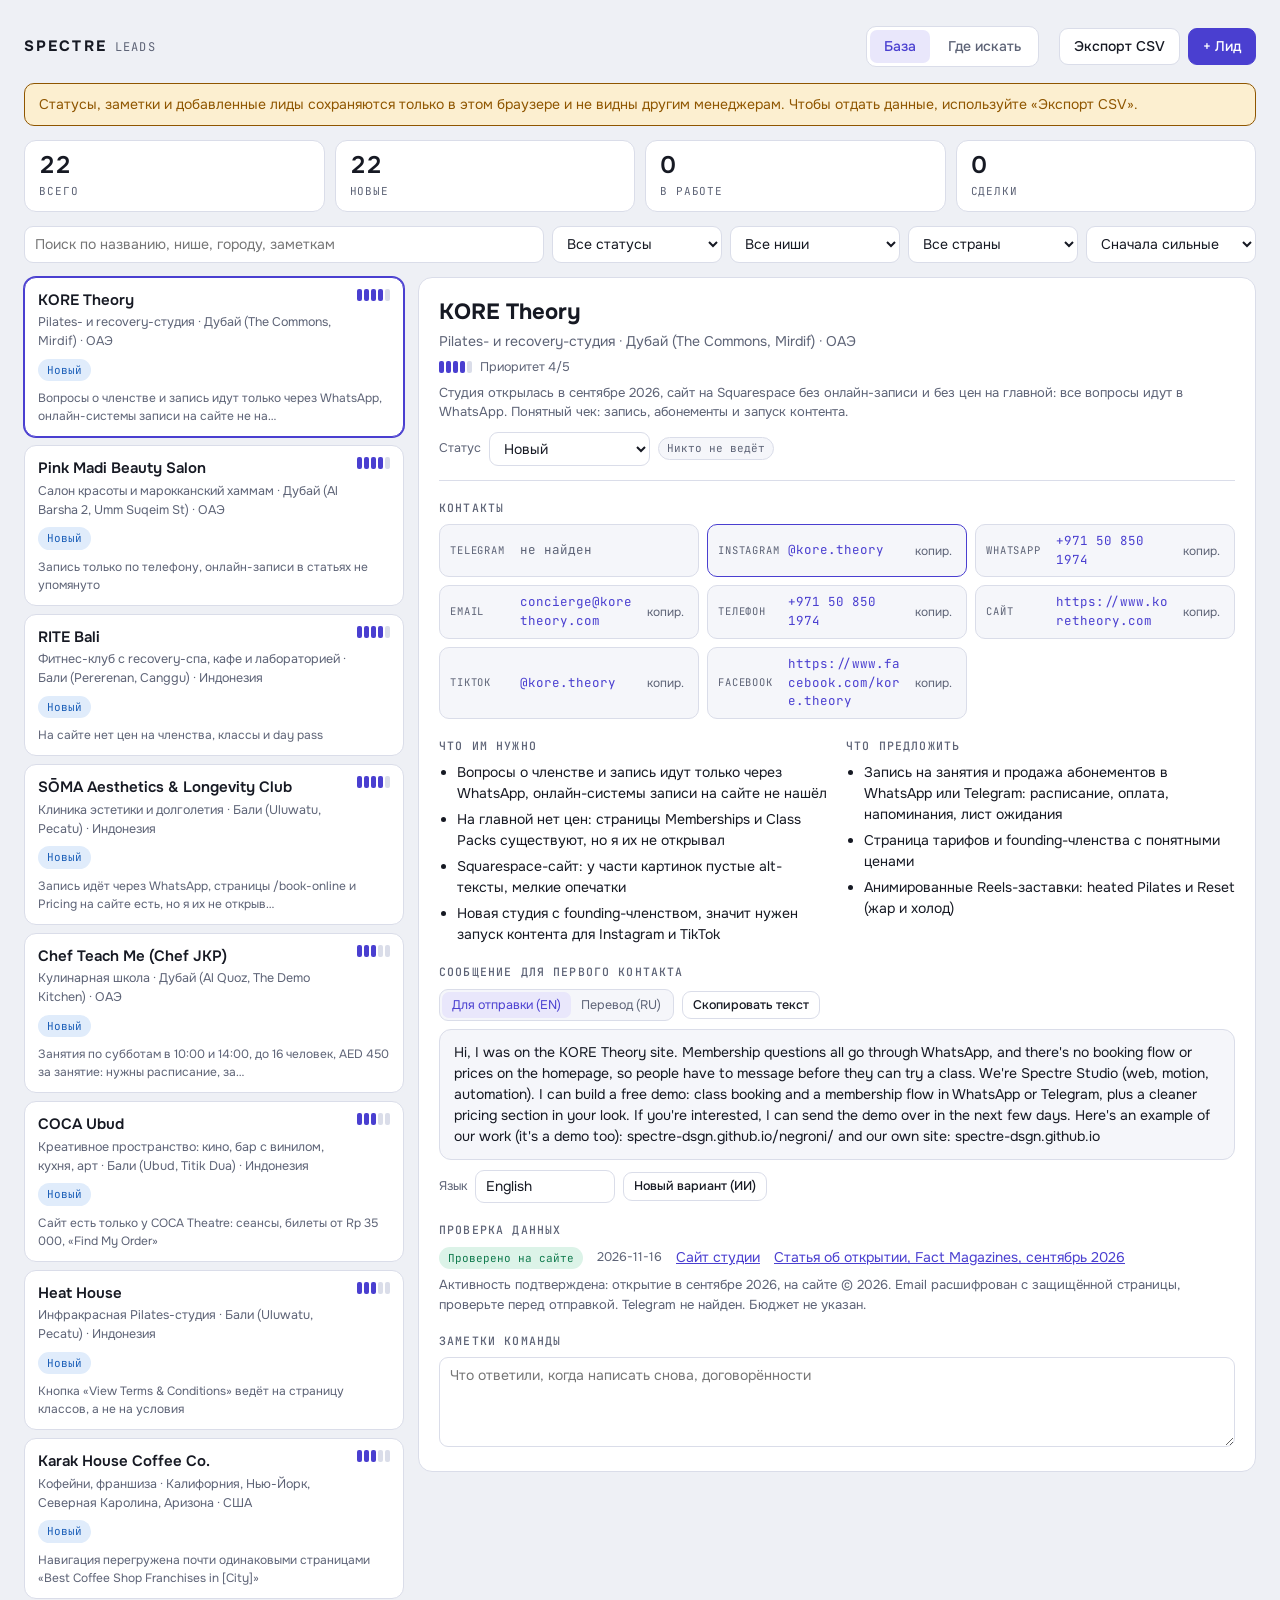
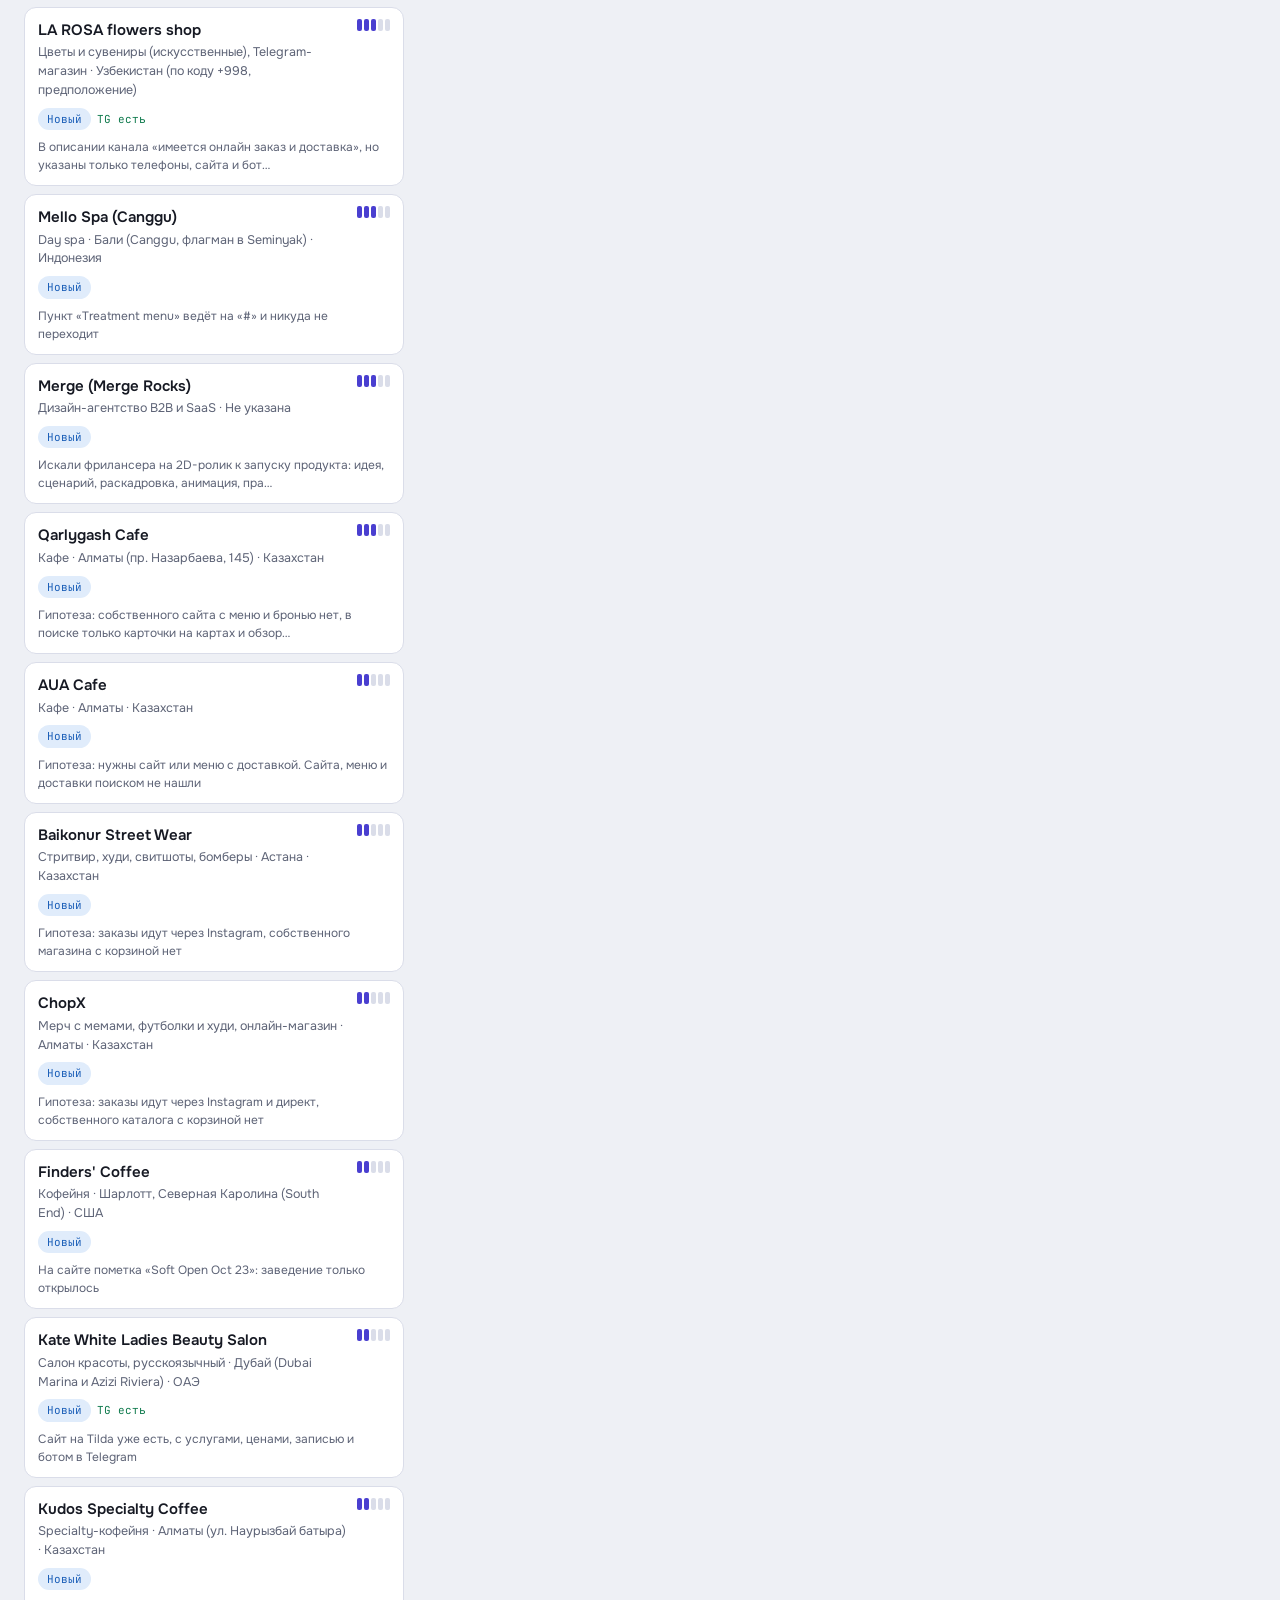
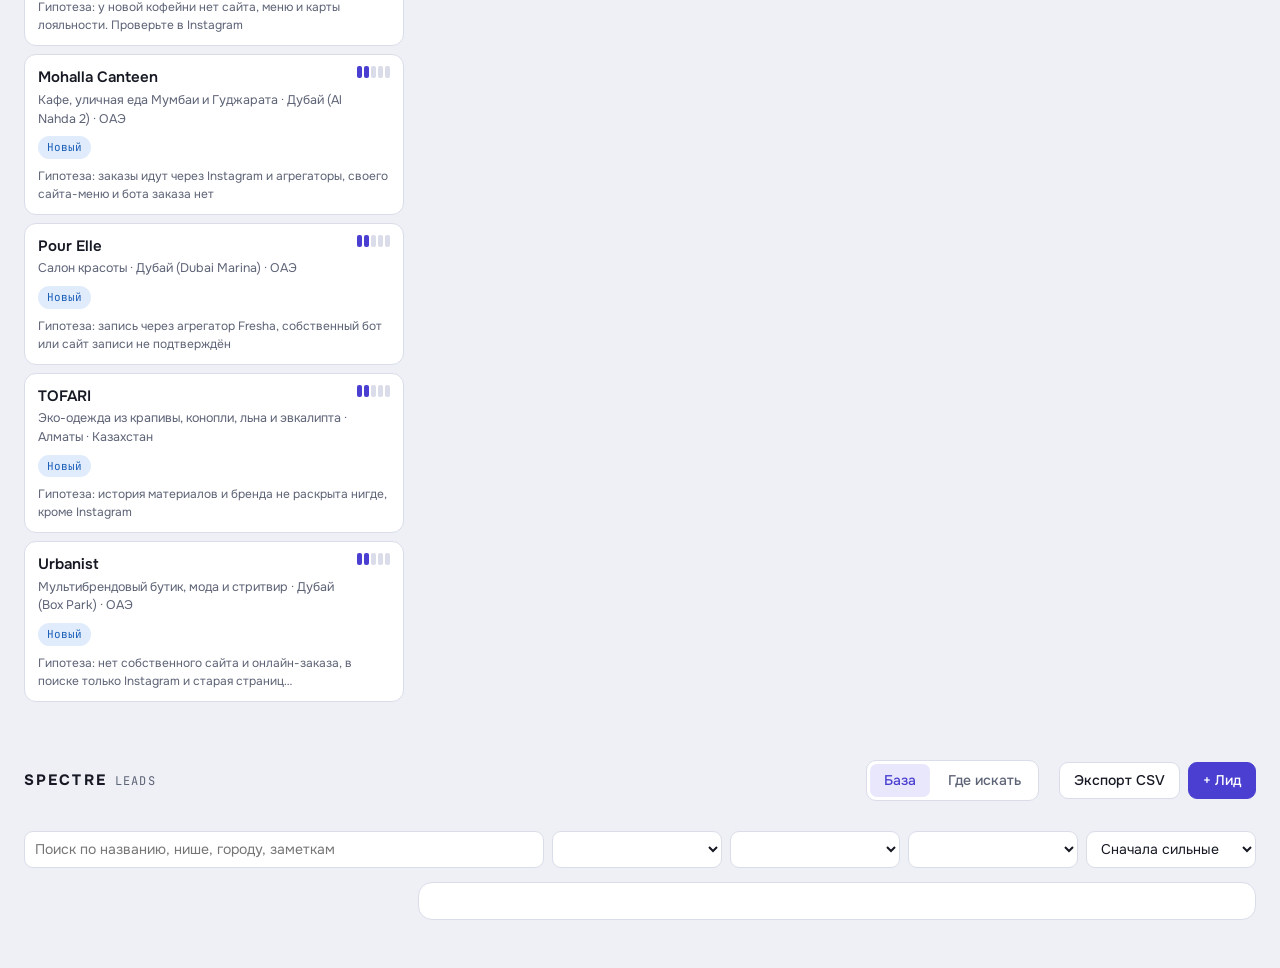
==== leads-sxuan6u9o5zp/index.html @ 0bedddf4 "Update leads list for managers" ====
<!doctype html>
<!doctype html>
<html lang="ru">
<head>
<meta charset="utf-8">
<meta name="viewport" content="width=device-width, initial-scale=1">
<meta name="robots" content="noindex, nofollow">
<title>Spectre Leads</title>
<link rel="preconnect" href="https://fonts.googleapis.com">
<link rel="preconnect" href="https://fonts.gstatic.com" crossorigin>
<link href="https://fonts.googleapis.com/css2?family=Onest:wght@400;500;600;700&family=JetBrains+Mono:wght@400;500&display=swap" rel="stylesheet">
<style>
/* Layout: split workspace. Filterable lead list on the left, full dossier on the right; one column on phones. */
:root{
  --bg:#eef0f5; --surface:#ffffff; --surface2:#f5f6fa; --ink:#161923; --muted:#5d6376; --line:#dadde9;
  --accent:#4a3fd0; --accent-ink:#ffffff; --accent-soft:#e9e7fb;
  --ok:#0f7a4d; --ok-soft:#dcf3e8; --warn:#8f5600; --warn-soft:#fcefd0; --bad:#b3261e; --bad-soft:#fbe3e1; --info:#1b5fb8; --info-soft:#e0ecfb;
  --font-ui:'Onest',system-ui,-apple-system,'Segoe UI',Roboto,sans-serif;
  --font-mono:'JetBrains Mono',ui-monospace,Consolas,'Courier New',monospace;
}
@media (prefers-color-scheme: dark){
  :root:not([data-theme="light"]){
    --bg:#0e1017; --surface:#161924; --surface2:#1c2030; --ink:#e9ebf4; --muted:#9298ad; --line:#272b3b;
    --accent:#9a91ff; --accent-ink:#0e1017; --accent-soft:#25234a;
    --ok:#4fd39b; --ok-soft:#12332a; --warn:#f0b64a; --warn-soft:#3a2d12; --bad:#ff8a80; --bad-soft:#3d1b19; --info:#7db4ff; --info-soft:#16284a;
    color-scheme:dark;
  }
}
:root[data-theme="dark"]{
  --bg:#0e1017; --surface:#161924; --surface2:#1c2030; --ink:#e9ebf4; --muted:#9298ad; --line:#272b3b;
  --accent:#9a91ff; --accent-ink:#0e1017; --accent-soft:#25234a;
  --ok:#4fd39b; --ok-soft:#12332a; --warn:#f0b64a; --warn-soft:#3a2d12; --bad:#ff8a80; --bad-soft:#3d1b19; --info:#7db4ff; --info-soft:#16284a;
  color-scheme:dark;
}
*{box-sizing:border-box}
body{background:var(--bg);color:var(--ink);font-family:var(--font-ui);font-size:14px;line-height:1.5}
button,input,select,textarea{font:inherit;color:inherit}
.wrap{max-width:1320px;margin:0 auto;padding-block:18px 40px;padding-left:max(16px,env(safe-area-inset-left,0px));padding-right:max(16px,env(safe-area-inset-right,0px))}
:focus-visible{outline:2px solid var(--accent);outline-offset:2px}

.top{display:flex;flex-wrap:wrap;align-items:center;gap:12px 20px;margin-bottom:16px}
.brand{display:flex;align-items:baseline;gap:8px;margin-right:auto}
.brand b{font-weight:700;letter-spacing:.14em;font-size:15px}
.brand .sub{font-family:var(--font-mono);font-size:12px;color:var(--muted);text-transform:uppercase;letter-spacing:.1em}
.tabs{display:flex;gap:4px;background:var(--surface);border:1px solid var(--line);border-radius:10px;padding:3px}
.tab{border:0;background:none;padding:6px 14px;border-radius:7px;cursor:pointer;color:var(--muted);font-weight:500}
.tab[aria-selected="true"]{background:var(--accent-soft);color:var(--accent)}
.actions{display:flex;gap:8px;flex-wrap:wrap}
.btn{border:1px solid var(--line);background:var(--surface);padding:7px 14px;border-radius:9px;cursor:pointer;font-weight:500}
.btn:hover{border-color:var(--accent)}
.btn.primary{background:var(--accent);color:var(--accent-ink);border-color:var(--accent)}
.btn.small{padding:4px 10px;font-size:12.5px}
.btn:disabled{opacity:.5;cursor:not-allowed}

.banner{background:var(--warn-soft);color:var(--warn);border:1px solid var(--warn);border-radius:10px;padding:10px 14px;margin-bottom:14px}
.banner[hidden]{display:none}

.stats{display:grid;grid-template-columns:repeat(4,minmax(0,1fr));gap:10px;margin-bottom:14px}
.stat{background:var(--surface);border:1px solid var(--line);border-radius:12px;padding:10px 14px}
.stat b{display:block;font-size:24px;font-weight:600;font-variant-numeric:tabular-nums;line-height:1.2}
.stat span{font-family:var(--font-mono);font-size:11px;color:var(--muted);text-transform:uppercase;letter-spacing:.08em}

.filters{display:flex;flex-wrap:wrap;gap:8px;margin-bottom:14px}
.filters input,.filters select,.field input,.field select,.field textarea,.notes{background:var(--surface);border:1px solid var(--line);border-radius:9px;padding:7px 10px;min-width:0}
.filters input{flex:1 1 220px}
.filters select{flex:0 1 170px}

.split{display:grid;grid-template-columns:minmax(300px,380px) minmax(0,1fr);gap:14px;align-items:start}
.list{display:flex;flex-direction:column;gap:8px}
.card{display:block;width:100%;text-align:left;background:var(--surface);border:1px solid var(--line);border-radius:12px;padding:11px 13px;cursor:pointer}
.card:hover{border-color:var(--accent)}
.card[aria-current="true"]{border-color:var(--accent);box-shadow:0 0 0 1px var(--accent)}
.card-top{display:flex;justify-content:space-between;gap:10px;align-items:flex-start}
.card h3{margin:0;font-size:15px;font-weight:600;overflow-wrap:anywhere}
.card .meta{color:var(--muted);font-size:12.5px;margin-top:2px}
.card-bot{display:flex;flex-wrap:wrap;gap:6px;align-items:center;margin-top:8px}
.fit{display:inline-flex;gap:2px;align-items:center}
.fit i{width:5px;height:12px;border-radius:2px;background:var(--line)}
.fit i.on{background:var(--accent)}
.pill{display:inline-block;font-family:var(--font-mono);font-size:11px;padding:2px 8px;border-radius:99px;background:var(--surface2);color:var(--muted);border:1px solid var(--line);white-space:nowrap}
.pill.new{background:var(--info-soft);color:var(--info);border-color:transparent}
.pill.contacted,.pill.replied,.pill.demo{background:var(--warn-soft);color:var(--warn);border-color:transparent}
.pill.won{background:var(--ok-soft);color:var(--ok);border-color:transparent}
.pill.lost{background:var(--bad-soft);color:var(--bad);border-color:transparent}
.pill.ok{background:var(--ok-soft);color:var(--ok);border-color:transparent}
.pill.warn{background:var(--warn-soft);color:var(--warn);border-color:transparent}
.pill.bad{background:var(--bad-soft);color:var(--bad);border-color:transparent}
.pill.info{background:var(--info-soft);color:var(--info);border-color:transparent}
.tg-mark{font-family:var(--font-mono);font-size:11px;color:var(--ok)}
.empty{background:var(--surface);border:1px dashed var(--line);border-radius:12px;padding:28px 20px;text-align:center;color:var(--muted)}
.empty b{display:block;color:var(--ink);font-size:15px;margin-bottom:4px}

.detail{background:var(--surface);border:1px solid var(--line);border-radius:14px;padding:18px 20px;min-width:0}
.d-head{display:flex;flex-wrap:wrap;gap:10px 16px;justify-content:space-between;align-items:flex-start;padding-bottom:14px;border-bottom:1px solid var(--line)}
.d-head h2{margin:0;font-size:22px;font-weight:700;overflow-wrap:anywhere;text-wrap:balance}
.d-head .meta{color:var(--muted);margin-top:2px}
.d-ctl{display:flex;flex-wrap:wrap;gap:8px;align-items:center}
.d-ctl select{background:var(--surface);border:1px solid var(--line);border-radius:9px;padding:6px 10px}
.back{display:none}
.sec{margin-top:18px}
.sec h4{margin:0 0 8px;font-family:var(--font-mono);font-size:11.5px;font-weight:500;text-transform:uppercase;letter-spacing:.1em;color:var(--muted)}
.contacts{display:grid;grid-template-columns:repeat(auto-fill,minmax(250px,1fr));gap:8px}
.chip{display:flex;align-items:center;gap:8px;border:1px solid var(--line);border-radius:10px;padding:7px 10px;background:var(--surface2);min-width:0}
.chip.pri{border-color:var(--accent)}
.chip .k{font-family:var(--font-mono);font-size:10.5px;text-transform:uppercase;letter-spacing:.08em;color:var(--muted);width:62px;flex:none}
.chip .v{font-family:var(--font-mono);font-size:12.5px;overflow-wrap:anywhere;min-width:0;flex:1}
.chip a{color:var(--accent);text-decoration:none}
.chip a:hover{text-decoration:underline}
.chip.none .v{color:var(--muted)}
.icon-btn{border:0;background:none;color:var(--muted);cursor:pointer;padding:2px 4px;border-radius:6px;font-size:12px;flex:none}
.icon-btn:hover{color:var(--accent);background:var(--accent-soft)}
ul.pts{margin:0;padding-left:18px;display:flex;flex-direction:column;gap:5px}
.two{display:grid;grid-template-columns:repeat(2,minmax(0,1fr));gap:18px}
.msg{background:var(--surface2);border:1px solid var(--line);border-radius:12px;padding:12px 14px;white-space:pre-wrap;overflow-wrap:anywhere}
.msg-bar{display:flex;flex-wrap:wrap;gap:8px;align-items:center;margin-bottom:8px}
.seg{display:inline-flex;background:var(--surface2);border:1px solid var(--line);border-radius:9px;padding:2px}
.seg button{border:0;background:none;padding:4px 10px;border-radius:7px;cursor:pointer;color:var(--muted);font-size:12.5px}
.seg button[aria-pressed="true"]{background:var(--accent-soft);color:var(--accent)}
.gen{display:flex;flex-wrap:wrap;gap:8px;align-items:center;margin-top:10px}
.gen input{background:var(--surface);border:1px solid var(--line);border-radius:9px;padding:5px 10px;width:140px}
.gen-out{margin-top:8px}
.evid{display:flex;flex-wrap:wrap;gap:6px 14px;align-items:center}
.evid a{color:var(--accent)}
.notes{width:100%;min-height:90px;resize:vertical}
.hint{color:var(--muted);font-size:12.5px}
.why{color:var(--muted);font-size:13px;margin-top:6px}

.how{display:grid;grid-template-columns:repeat(auto-fill,minmax(300px,1fr));gap:12px}
.how .box{background:var(--surface);border:1px solid var(--line);border-radius:12px;padding:14px 16px}
.how h3{margin:0 0 6px;font-size:15px}
.how p{margin:0 0 6px;color:var(--muted)}
.how-lead{max-width:70ch;color:var(--muted);margin:0 0 14px}

.overlay{position:fixed;inset:0;background:rgba(10,12,20,.55);display:flex;align-items:flex-start;justify-content:center;padding:max(16px,env(safe-area-inset-top,0px)) 16px 16px;overflow:auto;z-index:20}
.overlay[hidden]{display:none}
.modal{background:var(--surface);border:1px solid var(--line);border-radius:14px;width:min(640px,100%);padding:18px 20px;margin-top:4vh}
.modal h2{margin:0 0 12px;font-size:18px}
.fgrid{display:grid;grid-template-columns:repeat(2,minmax(0,1fr));gap:10px}
.field{display:flex;flex-direction:column;gap:3px;min-width:0}
.field.full{grid-column:1/-1}
.field label{font-family:var(--font-mono);font-size:10.5px;text-transform:uppercase;letter-spacing:.08em;color:var(--muted)}
.field textarea{min-height:70px;resize:vertical}
.modal-foot{display:flex;flex-wrap:wrap;gap:8px;justify-content:flex-end;margin-top:14px}
.toast{position:fixed;left:50%;bottom:calc(18px + env(safe-area-inset-bottom,0px));transform:translateX(-50%);background:var(--ink);color:var(--bg);padding:8px 16px;border-radius:99px;font-size:13px;z-index:30;max-width:calc(100% - 32px)}
.toast[hidden]{display:none}

@media (max-width:900px){
  .split{grid-template-columns:minmax(0,1fr)}
  .split.open .list{display:none}
  .split:not(.open) .detail{display:none}
  .back{display:inline-block}
  .stats{grid-template-columns:repeat(2,minmax(0,1fr))}
  .two{grid-template-columns:minmax(0,1fr)}
  .fgrid{grid-template-columns:minmax(0,1fr)}
}
@media (prefers-reduced-motion:reduce){*{transition:none!important;animation:none!important}}
</style>
</head>
<body>
<div class="wrap">
  <header class="top">
    <div class="brand"><b>SPECTRE</b><span class="sub">Leads</span></div>
    <div class="tabs" role="tablist" aria-label="Разделы">
      <button class="tab" role="tab" id="tab-base" data-tab="base" aria-selected="true">База</button>
      <button class="tab" role="tab" id="tab-how" data-tab="how" aria-selected="false">Где искать</button>
    </div>
    <div class="actions">
      <button class="btn" id="btn-export" type="button">Экспорт CSV</button>
      <button class="btn primary" id="btn-add" type="button">+ Лид</button>
    </div>
  </header>
  <div class="banner" id="banner" hidden></div>

  <main id="view-base">
    <section class="stats" id="stats" aria-label="Сводка"></section>
    <section class="filters" aria-label="Фильтры">
      <input id="f-q" type="search" placeholder="Поиск по названию, нише, городу, заметкам" aria-label="Поиск">
      <select id="f-status" aria-label="Статус"></select>
      <select id="f-niche" aria-label="Ниша"></select>
      <select id="f-country" aria-label="Страна"></select>
      <select id="f-sort" aria-label="Сортировка">
        <option value="fit">Сначала сильные</option>
        <option value="touched">Недавно обновлённые</option>
        <option value="name">По названию</option>
      </select>
    </section>
    <div class="split" id="split">
      <aside class="list" id="list" aria-label="Список лидов"></aside>
      <article class="detail" id="detail" aria-live="polite"></article>
    </div>
  </main>

  <main id="view-how" hidden></main>
</div>

<div class="overlay" id="overlay" hidden>
  <div class="modal" role="dialog" aria-modal="true" aria-labelledby="add-title">
    <h2 id="add-title">Новый лид</h2>
    <div class="fgrid">
      <div class="field full"><label for="a-name">Название *</label><input id="a-name" autocomplete="off"></div>
      <div class="field"><label for="a-niche">Ниша</label><input id="a-niche" placeholder="Кафе, салон, магазин" autocomplete="off"></div>
      <div class="field"><label for="a-country">Страна</label><input id="a-country" autocomplete="off"></div>
      <div class="field"><label for="a-city">Город</label><input id="a-city" autocomplete="off"></div>
      <div class="field"><label for="a-site">Сайт</label><input id="a-site" placeholder="https://" autocomplete="off"></div>
      <div class="field"><label for="a-tg">Telegram</label><input id="a-tg" placeholder="@username" autocomplete="off"></div>
      <div class="field"><label for="a-ig">Instagram</label><input id="a-ig" placeholder="@username" autocomplete="off"></div>
      <div class="field"><label for="a-wa">WhatsApp</label><input id="a-wa" placeholder="+971..." autocomplete="off"></div>
      <div class="field"><label for="a-mail">Email</label><input id="a-mail" autocomplete="off"></div>
      <div class="field"><label for="a-phone">Телефон</label><input id="a-phone" autocomplete="off"></div>
      <div class="field"><label for="a-budget">Бюджет (только если известен)</label><input id="a-budget" autocomplete="off"></div>
      <div class="field"><label for="a-fit">Приоритет 1-5</label>
        <select id="a-fit"><option>1</option><option>2</option><option selected>3</option><option>4</option><option>5</option></select></div>
      <div class="field full"><label for="a-notes">Что известно о них, что заметили на сайте или в соцсетях</label>
        <textarea id="a-notes" placeholder="Например: сайт без цен, записываются через директ Instagram, скоро открывают вторую точку"></textarea></div>
      <div class="field full"><label for="a-needs">Что им нужно (по одному пункту в строке)</label><textarea id="a-needs"></textarea></div>
      <div class="field full"><label for="a-offer">Что предложить (по одному пункту в строке)</label><textarea id="a-offer"></textarea></div>
      <div class="field full"><label for="a-pitch">Сообщение для отправки</label><textarea id="a-pitch"></textarea></div>
    </div>
    <p class="hint" id="a-hint"></p>
    <div class="modal-foot">
      <button class="btn" id="a-ai" type="button" hidden>ИИ: заполнить нужды, оффер и текст</button>
      <button class="btn" id="a-cancel" type="button">Отмена</button>
      <button class="btn primary" id="a-save" type="button">Сохранить</button>
    </div>
  </div>
</div>
<div class="toast" id="toast" role="status" hidden></div>

<script>
const STATUS=[["new","Новый"],["contacted","Написали"],["replied","Ответили"],["demo","Демо отправлено"],["won","Сделка"],["lost","Отказ"]];
const SLABEL=Object.fromEntries(STATUS);
const CONF={site:["Проверено на сайте","ok"],listing:["Из стороннего источника","warn"],unverified:["Нужна проверка","bad"],manual:["Добавлено менеджером","info"]};
const S={leads:[],loaded:false,sel:null,tab:"base",q:"",fStatus:"",fNiche:"",fCountry:"",sort:"fit",lang:"main",gen:{text:"",busy:false,ctl:null}};
let db=null,user=null,sample=null,downloads=null,me={id:null,isOwner:false,canEdit:false},canWrite=true;
const queue={};

const $=id=>document.getElementById(id);
const esc=s=>String(s??"").replace(/[&<>"']/g,c=>({"&":"&amp;","<":"&lt;",">":"&gt;",'"':"&quot;","'":"&#39;"}[c]));
const arr=v=>Array.isArray(v)?v:[];
const lines=t=>String(t||"").split("\n").map(s=>s.trim()).filter(Boolean);
function toast(t){const el=$("toast");el.textContent=t;el.hidden=false;clearTimeout(toast.t);toast.t=setTimeout(()=>{el.hidden=true},2600)}
async function copy(text){
  try{await navigator.clipboard.writeText(text);toast("Скопировано");}
  catch(e){
    const ta=document.createElement("textarea");ta.value=text;ta.style.position="fixed";ta.style.opacity="0";document.body.append(ta);ta.select();
    let ok=false;try{ok=document.execCommand("copy")}catch(_){}
    ta.remove();toast(ok?"Скопировано":"Выделите текст и скопируйте вручную");
  }
}
const handle=v=>String(v||"").trim().replace(/^https?:\/\/(www\.)?(instagram\.com|t\.me|tiktok\.com)\//i,"").replace(/^@/,"").replace(/\/.*$/,"");
const digits=v=>String(v||"").replace(/[^\d]/g,"");
const url=v=>{v=String(v||"").trim();if(!v)return"";return /^https?:\/\//i.test(v)?v:"https://"+v};

function contactRows(l){
  const c=l.contacts||{};
  const rows=[];
  rows.push(["Telegram",c.telegram?"@"+handle(c.telegram):"",c.telegram?"https://t.me/"+handle(c.telegram):"",true]);
  rows.push(["Instagram",c.instagram?"@"+handle(c.instagram):"",c.instagram?"https://instagram.com/"+handle(c.instagram):"",true]);
  rows.push(["WhatsApp",c.whatsapp||"",digits(c.whatsapp)?"https://wa.me/"+digits(c.whatsapp):"",false]);
  rows.push(["Email",c.email||"",c.email?"mailto:"+c.email:"",false]);
  rows.push(["Телефон",c.phone||"",digits(c.phone)?"tel:+"+digits(c.phone):"",false]);
  rows.push(["Сайт",l.website||"",url(l.website),false]);
  rows.push(["TikTok",c.tiktok?"@"+handle(c.tiktok):"",c.tiktok?"https://www.tiktok.com/@"+handle(c.tiktok):"",false]);
  rows.push(["Facebook",c.facebook||"",c.facebook?(/^https?:/i.test(c.facebook)?c.facebook:"https://www.facebook.com/search/top?q="+encodeURIComponent(c.facebook)):"",false]);
  rows.push(["Другое",c.other||"","",false]);
  return rows;
}

/* ---------- list ---------- */
function hay(l){const c=l.contacts||{};return [l.name,l.niche,l.city,l.country,l.notes,l.website,...Object.values(c)].join(" ").toLowerCase()}
function cmp(a,b){
  if(S.sort==="name")return String(a.name).localeCompare(String(b.name));
  if(S.sort==="touched")return (b.touched||0)-(a.touched||0);
  return (b.fit||0)-(a.fit||0)||String(a.name).localeCompare(String(b.name));
}
function visible(){
  const q=S.q.trim().toLowerCase();
  return S.leads.filter(l=>(!S.fStatus||(l.status||"new")===S.fStatus)&&(!S.fNiche||l.niche===S.fNiche)&&(!S.fCountry||l.country===S.fCountry)&&(!q||hay(l).includes(q))).sort(cmp);
}
function fitDots(n){n=Number(n)||0;return '<span class="fit" role="img" aria-label="Приоритет '+n+' из 5" title="Приоритет '+n+' из 5">'+[1,2,3,4,5].map(i=>'<i class="'+(i<=n?"on":"")+'"></i>').join("")+'</span>'}
function renderStats(){
  const L=S.leads,st=l=>l.status||"new";
  const work=L.filter(l=>["contacted","replied","demo"].includes(st(l))).length;
  const items=[["Всего",L.length],["Новые",L.filter(l=>st(l)==="new").length],["В работе",work],["Сделки",L.filter(l=>st(l)==="won").length]];
  $("stats").innerHTML=items.map(([k,v])=>'<div class="stat"><b>'+v+'</b><span>'+k+'</span></div>').join("");
}
function fillSelect(id,first,vals,cur){
  const el=$(id);el.innerHTML='<option value="">'+first+'</option>'+vals.map(([v,t])=>'<option value="'+esc(v)+'">'+esc(t)+'</option>').join("");
  el.value=vals.some(([v])=>v===cur)?cur:"";
}
function renderFilters(){
  const uniq=k=>[...new Set(S.leads.map(l=>l[k]).filter(Boolean))].sort().map(v=>[v,v]);
  fillSelect("f-status","Все статусы",STATUS,S.fStatus);
  fillSelect("f-niche","Все ниши",uniq("niche"),S.fNiche);
  fillSelect("f-country","Все страны",uniq("country"),S.fCountry);
}
function renderList(){
  const v=visible(),el=$("list");
  if(!S.loaded){el.innerHTML='<div class="empty"><b>Загружаю базу</b>Лиды появятся через секунду.</div>';return}
  if(!S.leads.length){el.innerHTML='<div class="empty"><b>База пока пуста</b>Нажмите «+ Лид», чтобы добавить первого. Откройте вкладку «Где искать», если нужны идеи, где их взять.</div>';return}
  if(!v.length){el.innerHTML='<div class="empty"><b>Ничего не найдено</b>Сбросьте фильтры или измените запрос.</div>';return}
  el.innerHTML=v.map(l=>{
    const st=l.status||"new",tg=(l.contacts||{}).telegram;
    return '<button type="button" class="card" data-id="'+esc(l.id)+'" aria-current="'+(l.id===S.sel)+'">'+
      '<div class="card-top"><div><h3>'+esc(l.name)+'</h3><div class="meta">'+esc([l.niche,l.city,l.country].filter(Boolean).join(" · "))+'</div></div>'+fitDots(l.fit)+'</div>'+
      '<div class="card-bot"><span class="pill '+st+'">'+esc(SLABEL[st]||st)+'</span>'+(tg?'<span class="tg-mark">TG есть</span>':'')+
      (arr(l.needs)[0]?'<span class="meta" style="font-size:12px;flex-basis:100%">'+esc(arr(l.needs)[0].slice(0,92))+(arr(l.needs)[0].length>92?"…":"")+'</span>':'')+'</div></button>';
  }).join("");
}

/* ---------- detail ---------- */
let detailSig="";
function sigOf(l){const c={...l};delete c.notes;delete c.touched;delete c.touchedBy;return JSON.stringify(c)+"|"+S.lang+"|"+canWrite+"|"+me.canEdit}
function renderDetail(force){
  const el=$("detail"),l=S.leads.find(x=>x.id===S.sel);
  if(!l){
    detailSig="";
    el.innerHTML=S.leads.length?'<div class="empty"><b>Выберите лида слева</b>Здесь появятся контакты, потребности, оффер и готовое сообщение.</div>':'<div class="empty"><b>Здесь будет карточка лида</b>Контакты, что им нужно, что предложить и текст первого сообщения.</div>';
    return;
  }
  const sig=sigOf(l);
  if(!force&&sig===detailSig)return;
  const ae=document.activeElement;
  if(!force&&ae&&ae.id==="d-notes"&&ae.dataset.id===l.id)return;
  detailSig=sig;
  const st=l.status||"new",conf=CONF[l.confidence]||CONF.manual,dis=canWrite?"":" disabled";
  const rows=contactRows(l);
  const chips=rows.filter(r=>r[1]||r[3]).map(([k,v,href,pri])=>{
    if(!v)return '<div class="chip none"><span class="k">'+k+'</span><span class="v">не найден</span></div>';
    const isWeb=/^https?:/i.test(href);
    const val=href?'<a href="'+esc(href)+'"'+(isWeb?' target="_blank" rel="noopener noreferrer"':'')+'>'+esc(v)+'</a>':esc(v);
    return '<div class="chip'+(pri?' pri':'')+'"><span class="k">'+k+'</span><span class="v">'+val+'</span><button type="button" class="icon-btn" data-copy="'+esc(v)+'" aria-label="Скопировать '+k+'">копир.</button></div>';
  }).join("");
  const needs=arr(l.needs),offer=arr(l.offer);
  const hasRu=l.pitch_ru&&l.pitch_lang&&l.pitch_lang!=="RU";
  const showRu=hasRu&&S.lang==="ru";
  const msg=showRu?l.pitch_ru:(l.pitch||"");
  const mine=me.id&&l.assignee===me.id;
  el.innerHTML=
   '<div class="d-head"><div><button type="button" class="btn small back" id="d-back">← Список</button><h2>'+esc(l.name)+'</h2>'+
   '<div class="meta">'+esc([l.niche,l.city,l.country].filter(Boolean).join(" · "))+'</div>'+
   '<div style="margin-top:6px;display:flex;gap:8px;align-items:center">'+fitDots(l.fit)+'<span class="hint">Приоритет '+(Number(l.fit)||0)+'/5</span></div>'+
   (l.fitWhy?'<div class="why">'+esc(l.fitWhy)+'</div>':'')+'</div>'+
   '<div class="d-ctl"><label class="hint" for="d-status">Статус</label><select id="d-status"'+dis+'>'+STATUS.map(([v,t])=>'<option value="'+v+'"'+(v===st?' selected':'')+'>'+t+'</option>').join("")+'</select>'+
   '<span class="pill" id="d-assignee">'+(l.assignee?'Ведёт: <span data-uid="'+esc(l.assignee)+'">менеджер</span>':'Никто не ведёт')+'</span>'+
   (me.id&&canWrite?'<button type="button" class="btn small" id="d-take">'+(mine?'Снять с себя':'Взять себе')+'</button>':'')+
   (me.canEdit?'<button type="button" class="btn small" id="d-del">Удалить</button>':'')+'</div></div>'+
   '<div class="sec"><h4>Контакты</h4><div class="contacts">'+chips+'</div></div>'+
   '<div class="sec two"><div><h4>Что им нужно</h4>'+(needs.length?'<ul class="pts">'+needs.map(n=>'<li>'+esc(n)+'</li>').join("")+'</ul>':'<span class="hint">Пока не заполнено</span>')+'</div>'+
   '<div><h4>Что предложить</h4>'+(offer.length?'<ul class="pts">'+offer.map(n=>'<li>'+esc(n)+'</li>').join("")+'</ul>':'<span class="hint">Пока не заполнено</span>')+'</div></div>'+
   (l.budget?'<div class="sec"><h4>Бюджет</h4><div>'+esc(l.budget)+'</div></div>':'')+
   '<div class="sec"><h4>Сообщение для первого контакта</h4>'+
   '<div class="msg-bar">'+(hasRu?'<div class="seg"><button type="button" data-lang="main" aria-pressed="'+(!showRu)+'">Для отправки ('+esc(l.pitch_lang||"EN")+')</button><button type="button" data-lang="ru" aria-pressed="'+showRu+'">Перевод (RU)</button></div>':'')+
   '<button type="button" class="btn small" data-copy="'+esc(msg)+'">Скопировать текст</button></div>'+
   '<div class="msg" id="d-msg">'+(msg?esc(msg):'<span class="hint">Текста пока нет. Сгенерируйте его кнопкой ниже.</span>')+'</div>'+
   '<div class="gen" id="d-gen" hidden><label class="hint" for="g-lang">Язык</label><input id="g-lang" value="'+esc(l.pitch_lang==="RU"?"русский":"English")+'"><button type="button" class="btn small" id="g-run">Новый вариант (ИИ)</button><button type="button" class="btn small" id="g-stop" hidden>Стоп</button></div>'+
   '<div class="gen-out" id="g-out"></div></div>'+
   '<div class="sec"><h4>Проверка данных</h4><div class="evid"><span class="pill '+conf[1]+'">'+conf[0]+'</span>'+
   (l.checked?'<span class="hint">'+esc(l.checked)+'</span>':'')+
   arr(l.evidence).map(e=>'<a href="'+esc(e.url)+'" target="_blank" rel="noopener noreferrer">'+esc(e.label)+'</a>').join("")+'</div>'+
   (l.caveat?'<div class="why">'+esc(l.caveat)+'</div>':'')+'</div>'+
   '<div class="sec"><h4>Заметки команды</h4><textarea class="notes" id="d-notes" data-id="'+esc(l.id)+'" placeholder="Что ответили, когда написать снова, договорённости"'+dis+'>'+esc(l.notes||"")+'</textarea>'+
   '<div class="hint" id="d-saved"></div></div>';
  $("d-gen").hidden=!(sample&&canWrite);
  fillNames();
}
async function fillNames(){
  const els=[...document.querySelectorAll("[data-uid]")];
  if(!els.length||!user)return;
  try{const ids=[...new Set(els.map(e=>e.dataset.uid))];const ps=await user.profiles(ids);els.forEach(e=>{e.textContent=(ps[e.dataset.uid]&&ps[e.dataset.uid].name)||"менеджер"})}catch(_){}
}

/* ---------- how-to tab ---------- */
const HOW=[
 ["Сигналы, что человеку нужна ваша услуга",["Скоро открытие или недавно открылись: нет логотипа, сайта, прайса.","Вместо сайта ссылка на Linktree, Taplink или WhatsApp в шапке профиля.","Запись и заказы идут вручную в директе или по телефону.","Сайт без цены, без мобильной версии, с битыми ссылками и опечатками.","Открыли вторую точку или франшизу, а сайт описывает одну.","Публичная заявка на площадке: ищут разработчика бота, дизайнера, моушн-дизайнера."]],
 ["Google Maps",["Запрос «ниша + район», фильтр по рейтингу от 4.3.","Берите карточки без сайта или с сайтом на конструкторе, которому больше 3-4 лет.","Мало отзывов и высокий рейтинг: бизнес молодой и растёт.","Контакты в карточке публичные: телефон, сайт, ссылки на соцсети."]],
 ["Instagram",["Поиск по хэштегам открытий: #comingsoon, #grandopening, #newcafe + город.","Профили, где в био только телефон или ссылка на мессенджер.","Лимит: 20-30 новых диалогов в день с одного аккаунта, иначе риск блокировки.","Первое сообщение без ссылок на прайс, одна конкретная деталь о них."]],
 ["Telegram",["Каталоги каналов: TGStat, Telemetr. Ищите магазины и услуги без бота и без сайта.","Каналы магазинов, где заказывают комментарием или в личку: вручную обрабатывается всё.","Чаты предпринимателей и маркетплейсов: смотрите, кто просит бота или сайт.","Пишите владельцу канала, не в общий чат."]],
 ["Агрегаторы записи",["Fresha, Booksy, Treatwell: салоны, студии, клиники.","Сравните карточку и собственный сайт. Нет сайта или он слабее карточки: это лид.","Предложение: бот или сайт записи с их брендом, без комиссии агрегатора."]],
 ["Площадки заказов",["Upwork, Freelancehunt, Kwork, Wellfound: фильтры «Telegram bot», «landing page», «motion designer».","Площадки закрыты для автоматического чтения, открывайте вручную в браузере.","Отвечайте в первые 1-2 часа после публикации, с готовым примером работы."]],
 ["Новости об открытиях",["Городские сайты об открытиях и разделы «скоро откроется» в местных СМИ.","Ищите «opening soon» + город + 2026.","Новый бизнес уже решил открыться, значит бюджет на бренд и сайт есть сейчас."]],
 ["Агентства и студии",["Агентства, которые публикуют вакансии motion и 3D-дизайнеров, часто берут подрядчиков.","Предложение: работа под белой этикеткой, быстрые сроки, тестовая анимация за свой счёт.","Контакты ищите в разделе «Hire us» или «Careers» на их сайте."]],
 ["Какой канал в каком регионе",["ОАЭ: Instagram и WhatsApp. Telegram работает у русскоязычных владельцев.","США, Великобритания, Европа: Instagram и email. Telegram встречается редко.","Грузия, Армения, Казахстан, Сербия: Telegram и Instagram.","Турция: Instagram и WhatsApp.","Юго-Восточная Азия: WhatsApp и Instagram, Telegram в крипто и e-commerce.","Это рабочие ориентиры, а не статистика. Проверяйте по профилю конкретного бизнеса."]],
 ["Первое сообщение",["До 80 слов, как живой человек: без поздравлений и без подписи с именем. Одна наблюдаемая проблема.","Без вопроса «можно прислать?». Пишите так: могу на днях прислать демо-версию, если интересно.","В конце две ссылки: пример работы (скажите, что это тоже демо) и наш сайт spectre-dsgn.github.io.","Демо делайте до ответа, 15-30 минут на мокап. Это ваш главный аргумент.","Цену в первом сообщении не называйте.","Повтор через 3 и через 7 дней, новым углом: показать готовый мокап.","Язык переписки как у клиента. Для местных бизнесов это язык страны."]],
 ["Как вносить лида",["Название, ниша, страна, город.","Контакты по приоритету: Telegram, Instagram, затем остальные.","Нужда: что именно вы увидели, а не общие слова.","Бюджет заполняйте только если он указан публично. Иначе оставьте пустым.","Источник и дата проверки в заметках."]]
];
function renderHow(){
  $("view-how").innerHTML='<p class="how-lead">Методика поиска для менеджеров. Это инструкция, а не список бизнесов: конкретные лиды живут во вкладке «База».</p><div class="how">'+
    HOW.map(([t,pts])=>'<section class="box"><h3>'+esc(t)+'</h3><ul class="pts">'+pts.map(p=>'<li>'+esc(p)+'</li>').join("")+'</ul></section>').join("")+'</div>';
}

/* ---------- writes ---------- */
function save(id,patch){
  local.over[id]=Object.assign(local.over[id]||{},patch);
  persist();
  S.leads=buildLeads();
  renderAll(false);
  return Promise.resolve();
}
function writeFail(e){
  if(e&&(e.code==="invalid_argument"||e.code==="revoked")){canWrite=false;renderAll(true);toast("Нет прав на изменение. Попросите владельца выдать доступ «Contributor».")}
  else toast("Не удалось сохранить, попробуйте ещё раз");
}
let notesTimer=null;
function onNotes(e){
  const ta=e.target;if(ta.id!=="d-notes")return;
  clearTimeout(notesTimer);$("d-saved").textContent="Сохраняю…";
  notesTimer=setTimeout(()=>{save(ta.dataset.id,{notes:ta.value}).then(()=>{const s=$("d-saved");if(s)s.textContent="Сохранено"}).catch(writeFail)},700);
}

/* ---------- AI ---------- */
function leadForAI(l){return {name:l.name,niche:l.niche,country:l.country,city:l.city,website:l.website,needs:l.needs,offer:l.offer,notes:l.notes,contacts:l.contacts}}
async function genPitch(l){
  const lang=($("g-lang").value||"English").trim();
  const prompt="Ты менеджер по продажам студии Spectre Studio: дизайн, анимация, 3D, сайты, Telegram-боты и автоматизация для бизнеса.\nНапиши первое холодное сообщение этому потенциальному клиенту.\nПравила: пиши как живой человек, коротко и просто, не больше 80 слов; без поздравлений и комплиментов; без имени и подписи отправителя и без шаблонных скобок; назови студию «Spectre Studio» один раз; одна конкретная наблюдаемая проблема из данных ниже; предложи бесплатную демо-версию и скажи, что можешь прислать её на днях, если им интересно (не спрашивай «можно прислать?»); ничего не выдумывай; без цены; в конце две ссылки: пример нашей работы, который тоже демо-версия, spectre-dsgn.github.io/negroni/ и наш сайт spectre-dsgn.github.io. Язык сообщения:"+lang+".\nДанные о клиенте (JSON):\n"+JSON.stringify(leadForAI(l))+"\nВерни только текст сообщения.";
  const out=$("g-out");S.gen.ctl=new AbortController();S.gen.busy=true;S.gen.text="";
  $("g-run").disabled=true;$("g-stop").hidden=false;out.innerHTML='<div class="msg">Думаю…</div>';
  try{
    const r=await sample(prompt,{signal:S.gen.ctl.signal,cache:false,onText:({text})=>{S.gen.text=text;out.firstChild.textContent=text}});
    S.gen.text=r.text;
    out.innerHTML='<div class="msg"></div><div class="msg-bar" style="margin-top:8px"><button type="button" class="btn small" data-copy="'+esc(r.text)+'">Скопировать</button><button type="button" class="btn small primary" id="g-save">Сохранить как основной</button></div>';
    out.firstChild.textContent=r.text;
    $("g-save").onclick=()=>save(l.id,{pitch:r.text,pitch_lang:lang.toLowerCase().startsWith("рус")?"RU":lang.slice(0,2).toUpperCase(),pitch_ru:""}).then(()=>{S.lang="main";toast("Сохранено")}).catch(writeFail);
  }catch(e){
    if(e&&e.code==="cancelled")out.innerHTML=e.text?'<div class="msg"></div>':"";
    else out.innerHTML='<div class="hint">'+esc(aiError(e))+'</div>';
    if(e&&e.text&&out.firstChild)out.firstChild.textContent=e.text;
  }finally{
    S.gen.busy=false;const run=$("g-run");if(run)run.disabled=false;const stop=$("g-stop");if(stop)stop.hidden=true;
  }
}
function aiError(e){
  const c=e&&e.code;
  if(c==="not_granted"||c==="sampling_disabled")return"ИИ-помощник не разрешён для этого аккаунта.";
  if(c==="rate_limited")return"Слишком много запросов. Попробуйте позже.";
  if(c==="invalid_json")return"ИИ ответил не в том формате. Нажмите ещё раз.";
  return"Не получилось, нажмите ещё раз.";
}
async function aiFill(){
  const name=$("a-name").value.trim();
  if(!name){toast("Сначала введите название");return}
  const info={name,niche:$("a-niche").value,country:$("a-country").value,city:$("a-city").value,website:$("a-site").value,telegram:$("a-tg").value,instagram:$("a-ig").value,notes:$("a-notes").value};
  const btn=$("a-ai");btn.disabled=true;btn.textContent="Думаю…";
  try{
    const r=await sample.json("Ты менеджер по продажам студии Spectre Studio: дизайн, анимация, 3D, сайты, Telegram-боты, автоматизация для бизнеса.\nПо данным о потенциальном клиенте подготовь карточку. Используй только то, что есть в данных; ничего не выдумывай, если данных мало, пиши осторожно и коротко.\nВерни только JSON вида {\"needs\":[до 4 коротких пунктов на русском],\"offer\":[до 4 коротких пунктов на русском],\"pitch\":\"первое сообщение до 80 слов на языке рынка клиента (английский, если неясно), пиши как живой человек, без поздравлений, без имени и подписи отправителя, одна наблюдаемая проблема, предложи бесплатную демо-версию и скажи, что можешь прислать её на днях, если интересно (не спрашивай «можно прислать»), в конце две ссылки: пример работы, который тоже демо, spectre-dsgn.github.io/negroni/ и наш сайт spectre-dsgn.github.io\",\"pitch_lang\":\"EN или RU или другой двухбуквенный код\",\"pitch_ru\":\"перевод pitch на русский\"}.\nДанные (JSON):\n"+JSON.stringify(info),{cache:false});
    if(Array.isArray(r.needs))$("a-needs").value=r.needs.join("\n");
    if(Array.isArray(r.offer))$("a-offer").value=r.offer.join("\n");
    if(r.pitch)$("a-pitch").value=r.pitch;
    $("a-pitch").dataset.lang=String(r.pitch_lang||"EN").toUpperCase();
    $("a-pitch").dataset.ru=r.pitch_ru||"";
    $("a-hint").textContent="Черновик от ИИ. Проверьте факты перед отправкой.";
  }catch(e){$("a-hint").textContent=aiError(e)}
  finally{btn.disabled=false;btn.textContent="ИИ: заполнить нужды, оффер и текст"}
}
function openAdd(){
  ["a-name","a-niche","a-country","a-city","a-site","a-tg","a-ig","a-wa","a-mail","a-phone","a-budget","a-notes","a-needs","a-offer","a-pitch"].forEach(i=>{$(i).value=""});
  $("a-pitch").dataset.lang="";$("a-pitch").dataset.ru="";$("a-fit").value="3";
  $("a-hint").textContent="";$("a-ai").hidden=!sample;$("overlay").hidden=false;$("a-name").focus();
}
async function addLead(){
  const name=$("a-name").value.trim();
  if(!name){toast("Введите название");return}
  const v=i=>$(i).value.trim();
  const contacts={};
  [["telegram","a-tg"],["instagram","a-ig"],["whatsapp","a-wa"],["email","a-mail"],["phone","a-phone"]].forEach(([k,i])=>{if(v(i))contacts[k]=v(i)});
  const doc={name,niche:v("a-niche"),country:v("a-country"),city:v("a-city"),website:v("a-site"),contacts,fit:Number($("a-fit").value)||3,
    needs:lines($("a-needs").value),offer:lines($("a-offer").value),budget:v("a-budget"),notes:v("a-notes"),
    pitch:v("a-pitch"),pitch_lang:$("a-pitch").dataset.lang||"",pitch_ru:$("a-pitch").dataset.ru||"",
    confidence:"manual",checked:new Date().toISOString().slice(0,10),status:"new",assignee:me.id||null,touched:Date.now(),touchedBy:me.id||null};
  Object.keys(doc).forEach(k=>{if(doc[k]===""||doc[k]===null)delete doc[k]});
  $("a-save").disabled=true;
  try{const id="m-"+Date.now().toString(36);doc.id=id;local.added.push(doc);persist();S.leads=buildLeads();S.sel=id;$("overlay").hidden=true;toast("Лид добавлен в вашем браузере");renderAll(true);$("split").classList.add("open")}
  catch(e){toast("Не удалось сохранить")}finally{$("a-save").disabled=false}
}

/* ---------- export ---------- */
async function exportCsv(){
  const q=v=>'"'+String(v??"").replace(/"/g,'""')+'"';
  const head=["Название","Ниша","Страна","Город","Приоритет","Telegram","Instagram","WhatsApp","Email","Телефон","Сайт","Что нужно","Что предложить","Бюджет","Статус","Заметки","Сообщение"];
  const rows=visible().map(l=>{const c=l.contacts||{};return [l.name,l.niche,l.country,l.city,l.fit,c.telegram,c.instagram,c.whatsapp,c.email,c.phone,l.website,arr(l.needs).join("; "),arr(l.offer).join("; "),l.budget,SLABEL[l.status||"new"],l.notes,l.pitch].map(q).join(",")});
  try{const blob=new Blob(["\ufeff"+[head.map(q).join(","),...rows].join("\r\n")],{type:"text/csv;charset=utf-8"});const a=document.createElement("a");a.href=URL.createObjectURL(blob);a.download="spectre-leads.csv";document.body.append(a);a.click();setTimeout(()=>{URL.revokeObjectURL(a.href);a.remove()},500)}
  catch(e){toast("Не удалось сохранить файл")}
}

/* ---------- wiring ---------- */
function renderAll(force){renderStats();renderFilters();renderList();renderDetail(force)}
function setTab(t){
  S.tab=t;$("view-base").hidden=t!=="base";$("view-how").hidden=t!=="how";
  ["base","how"].forEach(k=>$("tab-"+k).setAttribute("aria-selected",String(k===t)));
  if(t==="how"&&!$("view-how").innerHTML)renderHow();
}
document.addEventListener("click",e=>{
  const t=e.target;
  const tab=t.closest("[data-tab]");if(tab){setTab(tab.dataset.tab);return}
  const cp=t.closest("[data-copy]");if(cp){copy(cp.dataset.copy);return}
  const card=t.closest(".card");if(card){S.sel=card.dataset.id;S.lang="main";renderList();renderDetail(true);$("split").classList.add("open");return}
  const lg=t.closest("[data-lang]");if(lg){S.lang=lg.dataset.lang;renderDetail(true);return}
  if(t.id==="d-back"){$("split").classList.remove("open");return}
  if(t.id==="d-take"){const l=S.leads.find(x=>x.id===S.sel);if(l)save(l.id,{assignee:l.assignee===me.id?null:me.id}).catch(writeFail);return}
  if(t.id==="d-del"){
    if(t.dataset.sure!=="1"){t.dataset.sure="1";t.textContent="Точно удалить?";setTimeout(()=>{if(t.isConnected){t.dataset.sure="";t.textContent="Удалить"}},3000);return}
    const id=S.sel;db.doc("leads/"+id).delete().then(()=>{S.sel=null;$("split").classList.remove("open");toast("Удалено")}).catch(writeFail);return
  }
  if(t.id==="g-run"){const l=S.leads.find(x=>x.id===S.sel);if(l&&sample)genPitch(l);return}
  if(t.id==="g-stop"){S.gen.ctl&&S.gen.ctl.abort();return}
  if(t.id==="btn-add"){openAdd();return}
  if(t.id==="btn-export"){exportCsv();return}
  if(t.id==="a-cancel"||t===$("overlay")){$("overlay").hidden=true;return}
  if(t.id==="a-save"){addLead();return}
  if(t.id==="a-ai"){aiFill();return}
});
document.addEventListener("change",e=>{
  const t=e.target;
  if(t.id==="d-status"){const l=S.leads.find(x=>x.id===S.sel);if(l)save(l.id,{status:t.value}).catch(writeFail);return}
  if(t.id==="f-status"){S.fStatus=t.value;renderList()}
  if(t.id==="f-niche"){S.fNiche=t.value;renderList()}
  if(t.id==="f-country"){S.fCountry=t.value;renderList()}
  if(t.id==="f-sort"){S.sort=t.value;renderList()}
});
document.addEventListener("input",e=>{
  if(e.target.id==="f-q"){S.q=e.target.value;renderList()}
  onNotes(e);
});
document.addEventListener("keydown",e=>{if(e.key==="Escape"&&!$("overlay").hidden)$("overlay").hidden=true});

const DATA=[{"caveat":"Активность подтверждена: открытие в сентябре 2026, на сайте © 2026. Email расшифрован с защищённой страницы, проверьте перед отправкой. Telegram не найден. Бюджет не указан.","checked":"2026-11-16","city":"Дубай (The Commons, Mirdif)","confidence":"site","contacts":{"email":"concierge@koretheory.com","facebook":"https://www.facebook.com/kore.theory","instagram":"kore.theory","phone":"+971 50 850 1974","tiktok":"kore.theory","whatsapp":"+971 50 850 1974"},"country":"ОАЭ","evidence":[{"label":"Сайт студии","url":"https://www.koretheory.com"},{"label":"Статья об открытии, Fact Magazines, сентябрь 2026","url":"https://www.factmagazines.com/uae/dubai/kore-theory-dubai-wellness/"}],"fit":4,"fitWhy":"Студия открылась в сентябре 2026, сайт на Squarespace без онлайн-записи и без цен на главной: все вопросы идут в WhatsApp. Понятный чек: запись, абонементы и запуск контента.","name":"KORE Theory","needs":["Вопросы о членстве и запись идут только через WhatsApp, онлайн-системы записи на сайте не нашёл","На главной нет цен: страницы Memberships и Class Packs существуют, но я их не открывал","Squarespace-сайт: у части картинок пустые alt-тексты, мелкие опечатки","Новая студия с founding-членством, значит нужен запуск контента для Instagram и TikTok"],"niche":"Pilates- и recovery-студия","offer":["Запись на занятия и продажа абонементов в WhatsApp или Telegram: расписание, оплата, напоминания, лист ожидания","Страница тарифов и founding-членства с понятными ценами","Анимированные Reels-заставки: heated Pilates и Reset (жар и холод)"],"pitch":"Hi, I was on the KORE Theory site. Membership questions all go through WhatsApp, and there's no booking flow or prices on the homepage, so people have to message before they can try a class. We're Spectre Studio (web, motion, automation). I can build a free demo: class booking and a membership flow in WhatsApp or Telegram, plus a cleaner pricing section in your look. If you're interested, I can send the demo over in the next few days. Here's an example of our work (it's a demo too): spectre-dsgn.github.io/negroni/ and our own site: spectre-dsgn.github.io","pitch_lang":"EN","pitch_ru":"Здравствуйте! Смотрел сайт KORE Theory. Все вопросы о членстве идут через WhatsApp, на главной нет ни записи, ни цен, поэтому человеку нужно сначала написать, чтобы попробовать занятие. Мы Spectre Studio (сайты, моушн, автоматизация). Могу бесплатно собрать демо: запись на занятия и оформление членства в WhatsApp или Telegram, плюс более понятный блок с ценами в вашем стиле. Если интересно, на днях могу прислать демо-версию. Вот пример нашей работы, это тоже демо: spectre-dsgn.github.io/negroni/ и наш сайт: spectre-dsgn.github.io","website":"https://www.koretheory.com","id":"kore-theory-dubai"},{"caveat":"Ни Telegram, ни Instagram, ни WhatsApp подтверждены не были: известен только телефон из прессы. В ОАЭ у мобильного номера обычно есть WhatsApp, проверьте. Instagram найдите вручную. Владелица по прессе: Madiha Abaida. Активность: открытие 1 октября 2026, пресса 7 октября. Бюджет не указан.","checked":"2026-11-16","city":"Дубай (Al Barsha 2, Umm Suqeim St)","confidence":"listing","contacts":{"other":"В карточке Fresha указан другой номер: +971 4 547 9333. Instagram и сайт не найдены, ищите по названию «Pink Madi» вручную","phone":"+971 54 396 7274"},"country":"ОАЭ","evidence":[{"label":"Gulf News об открытии","url":"https://gulfnews.com/friday/madiha-abaida-unveils-pink-madi-a-moroccan-inspired-sanctuary-in-dubai-1.500687458"},{"label":"Khaleej Times об открытии, 7 октября 2026","url":"https://www.khaleejtimes.com/kt-engage/madiha-abaida-opens-the-doors-to-pink-madi-in-dubai-with-a-star-studded-celebration"}],"fit":4,"fitWhy":"Открылся 1 октября 2026, владелица известный дизайнер. Запись только по телефону, сайта и Instagram поиском не нашёл. Нужны сайт, запись и контент, пока клиентский поток только формируется.","name":"Pink Madi Beauty Salon","needs":["Запись только по телефону, онлайн-записи в статьях не упомянуто","Сайт и Instagram по поиску не нашёл","Много услуг: хаммам, head spa, ногти, массаж, приватные комнаты, значит нужны понятный прайс и выбор услуги","Салон новый, нужен запуск контента для соцсетей"],"niche":"Салон красоты и марокканский хаммам","offer":["Сайт с услугами, ценами и записью","Бот записи в WhatsApp и Instagram: выбор услуги, времени, предоплата за хаммам","Reels и анимация: хаммам, head spa, марокканская тема","Единый визуал салона"],"pitch":"Hi, I couldn't find a website or Instagram for Pink Madi, only the phone number for bookings. With hammam, head spa and private rooms, clients probably want to pick a service and a time online. We're Spectre Studio (web, motion, automation). I can make a free demo: a site with services and prices, and a booking bot for WhatsApp and Instagram, in your style. If you're interested, I can send the demo over in the next few days. Here's an example of our work (it's a demo too): spectre-dsgn.github.io/negroni/ and our own site: spectre-dsgn.github.io","pitch_lang":"EN","pitch_ru":"Здравствуйте! Не нашёл сайта и Instagram у Pink Madi, только телефон для записи. При хаммаме, head spa и приватных комнатах клиентам, скорее всего, хочется выбрать услугу и время онлайн. Мы Spectre Studio (сайты, моушн, автоматизация). Могу бесплатно сделать демо: сайт с услугами и ценами и бот записи в WhatsApp и Instagram в вашем стиле. Если интересно, на днях могу прислать демо-версию. Вот пример нашей работы, это тоже демо: spectre-dsgn.github.io/negroni/ и наш сайт: spectre-dsgn.github.io","id":"pink-madi-dubai"},{"caveat":"Активность подтверждена: открытие в январе 2026, на сайте свежие ресурсы. Telegram не найден. Дефекты сайта (язык, корзина, цены) перепроверьте глазами перед отправкой. Бюджет не указан.","checked":"2026-11-16","city":"Бали (Pererenan, Canggu)","confidence":"site","contacts":{"email":"contact@ritebali.com","instagram":"rite.bali","other":"LinkedIn: linkedin.com/company/rite-bali. Форма контактов на сайте с hCaptcha","phone":"+62 822 3665 9949","whatsapp":"+62 822 3665 9949"},"country":"Индонезия","evidence":[{"label":"Сайт клуба","url":"https://ritebali.com/"},{"label":"Статья об открытии, январь 2026","url":"https://whatsnewindonesia.com/bali/rite-bali-opens-new-wellness-sanctuary-pererenan"}],"fit":4,"fitWhy":"Крупный клуб, открылся в январе 2026: зал, recovery, кафе, The Lab. Сайт на Shopify без цен и без понятной онлайн-записи, членства обсуждаются в WhatsApp. Масштаб проекта подходит под пакет услуг, а не одну.","name":"RITE Bali","needs":["На сайте нет цен на членства, классы и day pass","Членства и Plus One Club обсуждаются через WhatsApp, онлайн-записи из страниц Memberships и Schedule не видно","Магазин Shopify пустой (пустая корзина), смысла в нём не видно","Переключатель English / 简体中文 ведёт на «#», опечатка «yourslef» в описании бокса, логотипы партнёров повторяются"],"niche":"Фитнес-клуб с recovery-спа, кафе и лабораторией","offer":["Онлайн-запись на классы и покупка членств с оплатой","WhatsApp-бот: вопросы о членстве, бронь, напоминания, Plus One Club","Редизайн сайта: цены, расписание, бонусы партнёров, рабочий выбор языка","Motion-контент для событий и запуска новых форматов"],"pitch":"Hi, I was on the RITE Bali site. Memberships, day passes and classes don't show prices, and booking seems to run through WhatsApp, so people have to message before they can join. We're Spectre Studio (web, motion, automation). I can put together a free demo: a membership and class booking flow with payment, plus a WhatsApp bot that handles questions and reminders, in RITE's look. If you're interested, I can send the demo over in the next few days. Here's an example of our work (it's a demo too): spectre-dsgn.github.io/negroni/ and our own site: spectre-dsgn.github.io","pitch_lang":"EN","pitch_ru":"Здравствуйте! Смотрел сайт RITE Bali. На членства, day pass и классы нет цен, а запись, похоже, идёт через WhatsApp, поэтому нужно сначала написать, чтобы вступить. Мы Spectre Studio (сайты, моушн, автоматизация). Могу бесплатно собрать демо: оформление членства и запись на классы с оплатой, плюс WhatsApp-бот для вопросов и напоминаний, в стиле RITE. Если интересно, на днях могу прислать демо-версию. Вот пример нашей работы, это тоже демо: spectre-dsgn.github.io/negroni/ и наш сайт: spectre-dsgn.github.io","website":"https://ritebali.com/","id":"rite-bali"},{"caveat":"Медицинская тематика: в сообщении и демо не обещайте результатов лечения. Активность подтверждена только © 2026 на сайте и WhatsApp-записью, датированных постов нет. Telegram не найден. Платформа, по признакам, Wix. Бюджет не указан.","checked":"2026-11-16","city":"Бали (Uluwatu, Pecatu)","confidence":"site","contacts":{"email":"contact@somalongevityclub.com","instagram":"somalongevityclub","other":"LinkedIn: linkedin.com/company/somalongevityclub. На сайте есть форма: имя, email, WhatsApp, сообщение","phone":"+62 811 2522 8000","whatsapp":"+62 811 2522 8000"},"country":"Индонезия","evidence":[{"label":"Сайт клиники","url":"https://www.somalongevityclub.com/"}],"fit":4,"fitWhy":"Клиника с медицинским директором и выездной услугой, такому бизнесу важен доверительный сайт. Запись через WhatsApp, на сайте опечатки и перепутанные ссылки, цен на главной нет.","name":"SŌMA Aesthetics & Longevity Club","needs":["Запись идёт через WhatsApp, страницы /book-online и Pricing на сайте есть, но я их не открывал","На главной нет цен","Опечатки: «Laser Tatoo Removal» в меню, «SOAM» в alt-тексте, «Weight Management» в меню дважды","Кнопка «Our Clinic» ведёт на страницу мобильной капельницы, блок «Results» без подписей, alt-тексты из имён файлов (например «OIP.jpeg»)"],"niche":"Клиника эстетики и долголетия","offer":["Сайт с понятными услугами, ценами и записью на консультацию","WhatsApp-ассистент: сбор запроса, предварительный подбор процедуры, запись, напоминания","Галерея результатов с подписями (с согласия пациентов, без обещаний лечения)","Анимированные ролики о процедурах для Instagram"],"pitch":"Hi, I looked at the SŌMA site. Bookings go through WhatsApp, prices aren't on the homepage, and a few details are off: the “Our Clinic” button opens the mobile IV page, and there's a typo in “Laser Tatoo Removal”. We're Spectre Studio (web, design, automation). I can make a free demo: a cleaner site with online consultation booking and a WhatsApp assistant that collects the request before your team replies. If you're interested, I can send the demo over in the next few days. Here's an example of our work (it's a demo too): spectre-dsgn.github.io/negroni/ and our own site: spectre-dsgn.github.io","pitch_lang":"EN","pitch_ru":"Здравствуйте! Смотрел сайт SŌMA. Запись идёт через WhatsApp, цен на главной нет, и есть мелочи: кнопка «Our Clinic» открывает страницу мобильной капельницы, а в «Laser Tatoo Removal» опечатка. Мы Spectre Studio (сайты, дизайн, автоматизация). Могу бесплатно сделать демо: более чистый сайт с онлайн-записью на консультацию и WhatsApp-ассистента, который собирает запрос до ответа вашей команды. Если интересно, на днях могу прислать демо-версию. Вот пример нашей работы, это тоже демо: spectre-dsgn.github.io/negroni/ и наш сайт: spectre-dsgn.github.io","website":"https://www.somalongevityclub.com/","id":"soma-longevity-bali"},{"caveat":"Активность подтверждена: сеансы на 17 ноября 2026, открытие 30 октября. Владелец не назван, в статье упомянут генеральный менеджер Titik Dua Fonny Makatita. Telegram не найден. Бюджет не указан.","checked":"2026-11-16","city":"Бали (Ubud, Titik Dua)","confidence":"site","contacts":{"email":"info@titikdua.id","instagram":"cocaubud","phone":"+62 811 9693 9391","whatsapp":"+62 811 9693 9391"},"country":"Индонезия","evidence":[{"label":"Статья об открытии","url":"https://whatsnewindonesia.com/bali/newly-opened-ubud-creative-house-coca-ubud"},{"label":"Сайт COCA Theatre","url":"https://theatre.titikdua.id"}],"fit":3,"fitWhy":"Открылось 30 октября 2026. Сайт есть только у кинотеатра, отдельной страницы для кухни, бара Selekta и арт-пространства не нашёл. Нужны общий сайт, бронь и афиши.","name":"COCA Ubud","needs":["Сайт есть только у COCA Theatre: сеансы, билеты от Rp 35 000, «Find My Order»","Единого сайта COCA с кухней, баром Selekta, галереей и расписанием событий не нашёл","На сайте кинотеатра нет ссылок на Instagram и WhatsApp, у многих картинок пустые alt, часть описаний обрезана, у «Soon» нет дат","WhatsApp указан как контакт для COCA Dining, Selekta и общих вопросов"],"niche":"Креативное пространство: кино, бар с винилом, кухня, арт","offer":["Общий сайт COCA: кино, кухня, Selekta, Art Space, расписание событий","Бот бронирования столиков и билетов в WhatsApp","Анимированные афиши событий для Instagram","Исправление сайта кинотеатра: ссылки, описания, даты"],"pitch":"Hi, I saw COCA Ubud has a site for the theatre, but I couldn't find one place covering the dining, the Selekta bar and the art space. We're Spectre Studio (web, motion, automation). I can make a free demo: a single COCA site with the weekly programme and a WhatsApp bot for table and ticket bookings, plus animated posters for events. If you're interested, I can send the demo over in the next few days. Here's an example of our work (it's a demo too): spectre-dsgn.github.io/negroni/ and our own site: spectre-dsgn.github.io","pitch_lang":"EN","pitch_ru":"Здравствуйте! Увидел, что у COCA Ubud есть сайт кинотеатра, но не нашёл единой страницы про кухню, бар Selekta и арт-пространство. Мы Spectre Studio (сайты, моушн, автоматизация). Могу бесплатно сделать демо: общий сайт COCA с программой на неделю и WhatsApp-бот для бронирования столиков и билетов, плюс анимированные афиши событий. Если интересно, на днях могу прислать демо-версию. Вот пример нашей работы, это тоже демо: spectre-dsgn.github.io/negroni/ и наш сайт: spectre-dsgn.github.io","website":"https://theatre.titikdua.id","id":"coca-ubud"},{"caveat":"Собственных каналов школы не нашёл: пишите в Instagram подкаста или через форму на сайте шефа. Активность подтверждена: старт занятий 31 октября и 7 ноября 2026. Платформа сайта, по признакам, Webflow. Бюджет не указан.","checked":"2026-11-16","city":"Дубай (Al Quoz, The Demo Kitchen)","confidence":"listing","contacts":{"instagram":"chefjkppodcast","other":"Instagram принадлежит подкасту шефа, не самой школе. LinkedIn: james-knight-paccheco-447b1b17. YouTube: @ChefJKP","tiktok":"jamesknightpaccheco"},"country":"ОАЭ","evidence":[{"label":"Статья о школе, Fact Magazines","url":"https://www.factmagazines.com/uae/dubai/chef-teach-me-dubai-cooking-classes"},{"label":"Сайт шефа","url":"https://chefjkp.com"}],"fit":3,"fitWhy":"Школа стартовала 31 октября 2026, занятия по AED 450. Личный сайт шефа школу не упоминает, страницы записи не нашёл. Контакт найден только личный: Instagram подкаста шефа.","name":"Chef Teach Me (Chef JKP)","needs":["Занятия по субботам в 10:00 и 14:00, до 16 человек, AED 450 за занятие: нужны расписание, запись и оплата","Сайт шефа школу не упоминает и страницы записи не содержит","Форма подписки показывает ошибку, три кнопки «Learn More» ведут в одно место","Записей на занятия пока не видно, значит они, скорее всего, идут в личных сообщениях"],"niche":"Кулинарная школа","offer":["Лендинг школы: программа занятий, календарь, цена, запись и оплата","Бот в WhatsApp или Telegram: места, бронь, напоминания, лист ожидания","Видеовизитка и анимированные анонсы мастер-классов"],"pitch":"Hi, I read about Chef Teach Me opening on 31 October. I couldn't find a page where people book a class: the chefjkp.com site doesn't mention the school yet. We're Spectre Studio (web, motion, automation). I can make a free demo: a school page with the class calendar, payment, and a WhatsApp bot for seats and reminders. If you're interested, I can send the demo over in the next few days. Here's an example of our work (it's a demo too): spectre-dsgn.github.io/negroni/ and our own site: spectre-dsgn.github.io","pitch_lang":"EN","pitch_ru":"Здравствуйте! Прочитал, что Chef Teach Me открылась 31 октября. Не нашёл страницы, где можно записаться на занятие: сайт chefjkp.com школу пока не упоминает. Мы Spectre Studio (сайты, моушн, автоматизация). Могу бесплатно сделать демо: страницу школы с календарём занятий, оплатой и WhatsApp-ботом для мест и напоминаний. Если интересно, на днях могу прислать демо-версию. Вот пример нашей работы, это тоже демо: spectre-dsgn.github.io/negroni/ и наш сайт: spectre-dsgn.github.io","website":"https://chefjkp.com","id":"chef-teach-me-dubai"},{"caveat":"Активность подтверждена: © 2026 и загрузки на сайте от апреля 2026. Страницы Classes и Membership не открывал. Telegram не найден. Бюджет не указан.","checked":"2026-11-16","city":"Бали (Uluwatu, Pecatu)","confidence":"site","contacts":{"email":"hello@heat-house.com","instagram":"heathouse","other":"Второй email: heathouse01@gmail.com","phone":"+62 813 3961 946","whatsapp":"+62 813 3961 946"},"country":"Индонезия","evidence":[{"label":"Сайт студии","url":"https://heat-house.com/about/"},{"label":"Подборка новых мест Бали","url":"https://thehoneycombers.com/bali/new-in-bali-hotels-attractions"}],"fit":3,"fitWhy":"Небольшая студия с рабочим WordPress-сайтом и записью через стороннюю платформу. Нужны единая воронка пробного занятия и членства и контент, но срочной проблемы нет.","name":"Heat House","needs":["Кнопка «View Terms & Conditions» ведёт на страницу классов, а не на условия","В контактах два разных email (hello@ и gmail)","На странице виден один тариф (пробные 3 занятия за IDR 600 000), остальные цены не видел","Запись идёт на внешнюю платформу rezerv.co, единого пути «пробное → членство» на сайте нет"],"niche":"Инфракрасная Pilates-студия","offer":["Воронка пробного занятия: запись, оплата, напоминания в WhatsApp","Страница членств и пакетов с ценами","Анимированные Reels про heated Pilates"],"pitch":"Hi, I was looking at the Heat House site. The Terms button opens the classes page, and booking sits on a separate platform, so a trial class isn't one clear path. We're Spectre Studio (web, motion, automation). I can make a free demo: trial class booking, payment and WhatsApp reminders in one flow, in your look. If you're interested, I can send the demo over in the next few days. Here's an example of our work (it's a demo too): spectre-dsgn.github.io/negroni/ and our own site: spectre-dsgn.github.io","pitch_lang":"EN","pitch_ru":"Здравствуйте! Смотрел сайт Heat House. Кнопка с условиями открывает страницу классов, а запись вынесена на отдельную платформу, поэтому пробное занятие не выглядит единым путём. Мы Spectre Studio (сайты, моушн, автоматизация). Могу бесплатно сделать демо: запись на пробное, оплата и напоминания в WhatsApp в одной воронке, в вашем стиле. Если интересно, на днях могу прислать демо-версию. Вот пример нашей работы, это тоже демо: spectre-dsgn.github.io/negroni/ и наш сайт: spectre-dsgn.github.io","website":"https://heat-house.com/","id":"heat-house-uluwatu"},{"caveat":"Собственник и руководитель маркетинга на сайте не названы. Сначала найдите контакт через форму франшизы или LinkedIn.","checked":"2026-10-28","city":"Калифорния, Нью-Йорк, Северная Каролина, Аризона","confidence":"site","contacts":{"instagram":"karakhousecoffee","other":"Прямых email и телефона на сайте нет. Канал связи: страница франшизы на сайте и интернет-магазин karakhousestore.com"},"country":"США","evidence":[{"label":"Сайт","url":"https://karakhousecoffee.com"}],"fit":3,"fitWhy":"Растущая франшиза с несколькими точками. Бюджет вероятно корпоративный, но решает не одна точка, а головной офис, найти человека сложнее.","name":"Karak House Coffee Co.","needs":["Навигация перегружена почти одинаковыми страницами «Best Coffee Shop Franchises in [City]»","Тонкая главная страница, меню только ссылкой, нет прямых контактов","Списки городов на сайте расходятся между собой","Заказ только через приложение, веб-заказа на главной не видно"],"niche":"Кофейни, франшиза","offer":["Лендинг для франшизы с формой заявки и калькулятором вложений","3D-рендеры напитков и анимированные ролики для соцсетей","Единое меню с фото и онлайн-заказом"],"pitch":"Hi, I was on the Karak House site and noticed the menu has lots of near-duplicate city pages, and there's no direct way for someone interested in a franchise to reach you. We're Spectre Studio: franchise landing pages, 3D drink renders, short motion for social. I can put together a free concept of a cleaner homepage and franchise page in your branding. If you're interested, I can send the demo over in the next few days. Here's an example of our work (it's a demo too): spectre-dsgn.github.io/negroni/ and our own site: spectre-dsgn.github.io","pitch_lang":"EN","pitch_ru":"Здравствуйте! Заходил на сайт Karak House: в меню много почти одинаковых страниц по городам, а у тех, кто интересуется франшизой, нет прямого способа с вами связаться. Мы Spectre Studio: лендинги для франшиз, 3D-рендеры напитков, короткий моушн для соцсетей. Могу бесплатно собрать концепт чистой главной и страницы франшизы в вашем стиле. Если интересно, на днях могу прислать демо-версию. Вот пример нашей работы, это тоже демо: spectre-dsgn.github.io/negroni/ и наш сайт: spectre-dsgn.github.io","website":"https://karakhousecoffee.com","id":"karak-house-coffee"},{"caveat":"Данные только из каталога каналов. Сам канал в Telegram не открывали: проверьте, что он активен, и найдите, кто владелец. Страну вывели по коду телефона, это не факт.","checked":"2026-10-28","city":"","confidence":"listing","contacts":{"other":"Второй телефон: +998 90 906 0960","phone":"+998 90 922 2390","telegram":"larosa_flowersshop"},"country":"Узбекистан (по коду +998, предположение)","evidence":[{"label":"Канал в каталоге Telemetr","url":"https://telemetr.me/content/larosa_flowersshop"}],"fit":3,"fitWhy":"Маленький канал (около 120 подписчиков), чек небольшой, зато чистый Telegram-лид для бота-магазина.","name":"LA ROSA flowers shop","needs":["В описании канала «имеется онлайн заказ и доставка», но указаны только телефоны, сайта и бота нет","Продаёт букеты, комнатные растения и сувениры через посты в канале, каталога с корзиной не видно","Заказы, по всей видимости, обрабатываются вручную"],"niche":"Цветы и сувениры (искусственные), Telegram-магазин","offer":["Telegram-бот магазин или mini app: каталог, корзина, заказ в один клик","Уведомления владельцу о новых заказах","Дизайн карточек товаров и анимированные баннеры к праздникам"],"pitch":"Здравствуйте! Увидел ваш канал LA ROSA: для заказа указаны только телефоны, каталога с корзиной не видно. Мы Spectre Studio, делаем Telegram-магазины. Могу бесплатно собрать демо: бот-магазин с вашими букетами, корзиной и заказом в один клик, в вашем стиле. Если интересно, на днях могу прислать демо-версию. Вот пример нашей работы, это тоже демо: spectre-dsgn.github.io/negroni/ и наш сайт: spectre-dsgn.github.io","pitch_lang":"RU","id":"la-rosa-flowers"},{"caveat":"Активность подтверждена: загрузки на сайте за октябрь 2026. Онлайн-запись у них уже работает через Zenoti, не называйте её проблемой. Telegram не найден. Бюджет не указан.","checked":"2026-11-16","city":"Бали (Canggu, флагман в Seminyak)","confidence":"site","contacts":{"email":"info@mellospa.co","instagram":"mello.spa","phone":"+62 811 3099 2525","whatsapp":"+62 811 3099 2525"},"country":"Индонезия","evidence":[{"label":"Страница Canggu","url":"https://mellospa.co/canggu/"},{"label":"Подборка новых мест Бали","url":"https://thehoneycombers.com/bali/new-in-bali-hotels-attractions"}],"fit":3,"fitWhy":"Вторая студия, сайт на WordPress уже с онлайн-записью через Zenoti. Поэтому потребность в меню с ценами, сертификатах и контенте для запуска новой точки, а не в записи.","name":"Mello Spa (Canggu)","needs":["Пункт «Treatment menu» ведёт на «#» и никуда не переходит","Видна одна цена (Signature Massage от IDR 500K), остальных на странице нет","У части картинок и логотипов пустые alt-тексты","Подарочные сертификаты оформляются только через WhatsApp"],"niche":"Day spa","offer":["Страница меню процедур с ценами и пакетами","Покупка подарочных сертификатов онлайн","Launch-контент для Canggu: анимированные заставки и ролики","WhatsApp-напоминания и повторная запись"],"pitch":"Hi, I was on the Mello Spa Canggu page. The “Treatment menu” link doesn't open anything and only one price is visible, and gift vouchers go through WhatsApp. We're Spectre Studio (web, motion, automation). I can make a free demo: a treatment menu page with prices and online gift vouchers, plus a short animated intro for the Canggu studio. If you're interested, I can send the demo over in the next few days. Here's an example of our work (it's a demo too): spectre-dsgn.github.io/negroni/ and our own site: spectre-dsgn.github.io","pitch_lang":"EN","pitch_ru":"Здравствуйте! Смотрел страницу Mello Spa в Canggu. Ссылка «Treatment menu» никуда не ведёт, видна только одна цена, а подарочные сертификаты оформляются через WhatsApp. Мы Spectre Studio (сайты, моушн, автоматизация). Могу бесплатно сделать демо: страницу меню процедур с ценами и онлайн-сертификаты, плюс короткую анимированную заставку для студии в Canggu. Если интересно, на днях могу прислать демо-версию. Вот пример нашей работы, это тоже демо: spectre-dsgn.github.io/negroni/ и наш сайт: spectre-dsgn.github.io","website":"https://mellospa.co/canggu/","id":"mello-spa-canggu"},{"caveat":"Бюджет в вакансии не указан: там просят назвать свою цену. Telegram и email не найдены.","checked":"2026-10-28","city":"","confidence":"site","contacts":{"instagram":"mergerocks","other":"Форма «Get a quote / Book a call»: merge.rocks/hire-us. Behance: behance.net/MergeRocks. Dribbble: dribbble.com/mergerocks"},"country":"Не указана","evidence":[{"label":"Сайт агентства","url":"https://merge.rocks"},{"label":"Страница вакансии","url":"https://jobs.merge.rocks/freelance-motion-designer"}],"fit":3,"fitWhy":"Агентство, которое искало фрилансера-моушн-дизайнера. Это путь к постоянным субподрядным заказам, а не к разовому клиенту.","name":"Merge (Merge Rocks)","needs":["Искали фрилансера на 2D-ролик к запуску продукта: идея, сценарий, раскадровка, анимация, правки","Заявки на ту вакансию закрыты, потребность в моушн у агентства остаётся: услуга указана на сайте","100+ стартапов в клиентах, значит поток роликов и лендингов постоянный"],"niche":"Дизайн-агентство B2B и SaaS","offer":["Моушн, 3D и ролики для запуска продуктов под белой этикеткой","Разработка лендингов на Webflow как субподряд","Тестовая анимация по одному из их кейсов за свой счёт"],"pitch":"Hi, I saw you were looking for a motion designer for 2D product launch videos. If there's overflow, we're Spectre Studio and can take launch videos and explainers end to end: concept, storyboard, animation, 3D and revisions, with fast turnaround. I can also do a free 10-second test animation based on one of your case studies. If you're interested, I can send the demo over in the next few days. Here's an example of our work (it's a demo too): spectre-dsgn.github.io/negroni/ and our own site: spectre-dsgn.github.io","pitch_lang":"EN","pitch_ru":"Здравствуйте! Видел, что вы искали моушн-дизайнера для 2D-роликов к запуску продуктов. Если есть перегруз, мы Spectre Studio и можем взять ролики и объясняющие видео целиком: идея, раскадровка, анимация, 3D и правки, быстро. Могу также бесплатно сделать 10-секундную тестовую анимацию по одному из ваших кейсов. Если интересно, на днях могу прислать демо-версию. Вот пример нашей работы, это тоже демо: spectre-dsgn.github.io/negroni/ и наш сайт: spectre-dsgn.github.io","website":"https://merge.rocks","id":"merge-rocks-agency"},{"caveat":"Instagram взят из обзора и не открывался. Телефон из карточки карт. Перед отправкой проверьте в Instagram, есть ли у них сайт и бронь, и подставьте в сообщение то, что увидите.","checked":"2026-10-28","city":"Алматы (пр. Назарбаева, 145)","confidence":"listing","contacts":{"instagram":"qarlygash_cafe","phone":"+7 707 329 55 66"},"country":"Казахстан","evidence":[{"label":"Обзор новых мест Алматы, апрель 2026","url":"https://www.weproject.media/articles/detail/chto-novogo-v-almaty-kafe-bary-i-prostranstva-dlya-otdykha/"},{"label":"Карточка на Yandex Maps","url":"https://yandex.com/maps/org/23068226086"}],"fit":3,"fitWhy":"Кафе с историей: переосмысление легендарного «Карлыгаш» 1967 года, рейтинг 5.0 на 257 оценках. Сильный бренд для моушн и сайта, но потребность пока гипотеза.","name":"Qarlygash Cafe","needs":["Гипотеза: собственного сайта с меню и бронью нет, в поиске только карточки на картах и обзор WE Project","Онлайн-заказа и доставки на официальных страницах не найдено","История места сильная, но негде её рассказать кроме соцсетей"],"niche":"Кафе","offer":["Страница с историей места, меню и бронью стола через Telegram или WhatsApp","Анимированный ролик о возрождении «Карлыгаш» для Instagram","3D-визуалы фирменных блюд и ретро-брендинг"],"pitch":"Здравствуйте! Читал про возрождение «Карлыгаша». Собственного сайта с меню и бронью у кафе не нашёл, только карточки на картах. Мы Spectre Studio (дизайн, анимация, сайты, боты). Могу бесплатно собрать демо: страницу с меню, историей места и бронью стола через Telegram или WhatsApp. Если интересно, на днях могу прислать демо-версию. Вот пример нашей работы, это тоже демо: spectre-dsgn.github.io/negroni/ и наш сайт: spectre-dsgn.github.io","pitch_lang":"RU","id":"qarlygash-cafe-almaty"},{"caveat":"Instagram взят из обзора и не открывался. Прежде чем писать, найдите конкретную проблему и добавьте её в текст.","checked":"2026-10-28","city":"Алматы","confidence":"unverified","contacts":{"instagram":"aua.cafe.almaty"},"country":"Казахстан","evidence":[{"label":"Обзор новых мест Алматы, апрель 2026","url":"https://www.weproject.media/articles/detail/chto-novogo-v-almaty-kafe-bary-i-prostranstva-dlya-otdykha/"}],"fit":2,"fitWhy":"Новое кафе из апрельского обзора 2026. Кроме Instagram ничего не найдено, потребность не подтверждена.","name":"AUA Cafe","needs":["Гипотеза: нужны сайт или меню с доставкой. Сайта, меню и доставки поиском не нашли","Сначала проверьте Instagram: возможно, всё уже есть там"],"niche":"Кафе","offer":["Страница с меню и бронью","Простой бот заказа в Telegram","Анимация для Reels"],"pitch":"Здравствуйте! Увидел AUA Cafe в подборке новых мест Алматы. Мы Spectre Studio, делаем сайты-меню, Telegram-ботов для заказа и анимацию для Reels. Могу бесплатно собрать демо: страницу с меню и бронью в вашем стиле. Если интересно, на днях могу прислать демо-версию. Вот пример нашей работы, это тоже демо: spectre-dsgn.github.io/negroni/ и наш сайт: spectre-dsgn.github.io","pitch_lang":"RU","id":"aua-cafe-almaty"},{"caveat":"Instagram и телефон только из подборки, дата статьи неизвестна. Телефон не подтверждён. Профиль не открывали.","checked":"2026-10-28","city":"Астана","confidence":"unverified","contacts":{"instagram":"baikonurstreetwear","other":"Номер 8 702 809 11 92 из подборки, мог относиться к соседнему бренду, проверьте"},"country":"Казахстан","evidence":[{"label":"Подборка казахстанских брендов (sxodim)","url":"https://sxodim.com/astana/article/interesnye-kazahstanskie-brendy-v-astane"}],"fit":2,"fitWhy":"Бренд с яркой космической темой, просится в 3D и анимацию. Потребность гипотеза, данных мало.","name":"Baikonur Street Wear","needs":["Гипотеза: заказы идут через Instagram, собственного магазина с корзиной нет","Тема космоса и уличной культуры, значит нужен сильный визуал для дропов"],"niche":"Стритвир, худи, свитшоты, бомберы","offer":["3D-заставка и страница дропа с предзаказом","Telegram-бот: уведомления о новых дропах, предзаказ, оплата","Анимированные Reels-анонсы коллекций"],"pitch":"Здравствуйте! Увидел Baikonur Street Wear в подборке: тема космоса и уличной культуры просится в 3D и анимацию. Мы Spectre Studio (дизайн, анимация, 3D). Могу бесплатно сделать демо: 3D-заставку и страницу дропа с предзаказом в Telegram. Если интересно, на днях могу прислать демо-версию. Вот пример нашей работы, это тоже демо: spectre-dsgn.github.io/negroni/ и наш сайт: spectre-dsgn.github.io","pitch_lang":"RU","id":"baikonur-streetwear-astana"},{"caveat":"Единственный источник это подборка с Instagram, дата статьи неизвестна. Профиль не открывали. Посмотрите его и вставьте в сообщение одно конкретное наблюдение.","checked":"2026-10-28","city":"Алматы","confidence":"unverified","contacts":{"instagram":"chopx.kz"},"country":"Казахстан","evidence":[{"label":"Подборка казахстанских брендов (sxodim)","url":"https://sxodim.com/astana/article/interesnye-kazahstanskie-brendy-v-astane"}],"fit":2,"fitWhy":"Онлайн-бренд с доставкой по стране. Подходит Telegram-магазин, но потребность гипотеза: сайт и бота поиском не нашли.","name":"ChopX","needs":["Гипотеза: заказы идут через Instagram и директ, собственного каталога с корзиной нет","Сайт и Telegram поиском не найдены"],"niche":"Мерч с мемами, футболки и худи, онлайн-магазин","offer":["Telegram-магазин: каталог принтов, корзина, оплата в чате","Анимированные drop-анонсы для Instagram и TikTok","Страница коллекции с предзаказом"],"pitch":"Здравствуйте! Увидел ChopX в подборке казахстанских брендов: онлайн-магазин с мемными принтами. Для такого мерча хорошо работает Telegram-магазин: каталог, корзина и оплата в чате. Мы Spectre Studio. Могу бесплатно собрать демо с вашими принтами. Если интересно, на днях могу прислать демо-версию. Вот пример нашей работы, это тоже демо: spectre-dsgn.github.io/negroni/ и наш сайт: spectre-dsgn.github.io","pitch_lang":"RU","id":"chopx-almaty"},{"caveat":"Подпись «Sadie» в истории бренда не подтверждена как владелец, в сообщении имя не используется.","checked":"2026-10-28","city":"Шарлотт, Северная Каролина (South End)","confidence":"site","contacts":{"email":"hello@finderscoffee.com","instagram":"thefinderscoffee"},"country":"США","evidence":[{"label":"Сайт","url":"https://finderscoffee.com"}],"fit":2,"fitWhy":"Недавнее открытие, но сайт уже рабочий, с онлайн-заказом. Небольшой чек, зато быстрое решение.","name":"Finders' Coffee","needs":["На сайте пометка «Soft Open Oct 23»: заведение только открылось","Нет полного меню с ценами, нет программы лояльности и телефона","Опечатки в тексте («gentile acidity», «a subtle of jasmine»)","Есть сестринская пекарня Littl Madeleine (littlmade.com), сайт не открылся для проверки"],"niche":"Кофейня","offer":["Страница меню с QR-кодом для стойки","Карта лояльности через чат-бота","Анимированные заставки для Instagram"],"pitch":"Hi, I was looking at the Finders' Coffee site: there's no full menu with prices yet, and no loyalty option. We're Spectre Studio (web, motion, bots). I can make a free demo: a menu page with a QR code for the counter and a loyalty card inside a chat bot, in your look. If you're interested, I can send the demo over in the next few days. Here's an example of our work (it's a demo too): spectre-dsgn.github.io/negroni/ and our own site: spectre-dsgn.github.io","pitch_lang":"EN","pitch_ru":"Здравствуйте! Смотрел сайт Finders' Coffee: пока нет полного меню с ценами и нет программы лояльности. Мы Spectre Studio (сайты, моушн, боты). Могу бесплатно сделать демо: страницу меню с QR-кодом для стойки и карту лояльности в чат-боте в вашем стиле. Если интересно, на днях могу прислать демо-версию. Вот пример нашей работы, это тоже демо: spectre-dsgn.github.io/negroni/ и наш сайт: spectre-dsgn.github.io","website":"https://finderscoffee.com","id":"finders-coffee-charlotte"},{"caveat":"Telegram-контакт это их бот записи, а не человек. Пишите в Instagram или WhatsApp. Дефекты мелкие, не представляйте их как проблемы сайта, заходите с контентом. Бюджет не указан.","checked":"2026-10-28","city":"Дубай (Dubai Marina и Azizi Riviera)","confidence":"site","contacts":{"facebook":"https://www.facebook.com/katewhitebeautysalon/","instagram":"katewhitesalon","other":"Телефон Azizi Riviera: +971 4 271 3900","phone":"+971 50 402 1770","telegram":"Katewhitesalon_bot","whatsapp":"+971 4 568 9534"},"country":"ОАЭ","evidence":[{"label":"Сайт салона","url":"https://www.katewhite.ae"}],"fit":2,"fitWhy":"Две точки и русскоязычный сайт с ценами и онлайн-записью. Базовая потребность уже закрыта, поэтому заходить нужно с контентом, а не с сайтом.","name":"Kate White Ladies Beauty Salon","needs":["Сайт на Tilda уже есть, с услугами, ценами, записью и ботом в Telegram","В галерее «Наши работы» все фото ведут на одну страницу, в блоке массажа есть несовпадение в тексте","Растёт: вторая точка в Azizi Riviera, значит нужны контент и лояльность"],"niche":"Салон красоты, русскоязычный","offer":["Анимированные Reels-заставки для услуг и акций","Программа лояльности внутри их Telegram-бота","Исправление галереи и новая страница для точки в Azizi Riviera"],"pitch":"Здравствуйте! У Kate White уже сильный сайт и бот записи. Мы Spectre Studio (дизайн, анимация, сайты, боты) и можем предложить следующий шаг: анимированные Reels-заставки для услуг на обеих точках и программу лояльности в вашем боте. Могу бесплатно сделать демо одного ролика в вашем стиле. Если интересно, на днях могу прислать демо-версию. Вот пример нашей работы, это тоже демо: spectre-dsgn.github.io/negroni/ и наш сайт: spectre-dsgn.github.io","pitch_lang":"RU","website":"https://www.katewhite.ae","id":"kate-white-dubai"},{"caveat":"Единственный контакт берётся из обзора, само заведение поиском не подтверждено. Перед сообщением откройте их Instagram и добавьте одно конкретное наблюдение, без этого сообщение общее.","checked":"2026-10-28","city":"Алматы (ул. Наурызбай батыра)","confidence":"unverified","contacts":{"instagram":"kudos.ala"},"country":"Казахстан","evidence":[{"label":"Обзор новых мест Алматы, апрель 2026","url":"https://www.weproject.media/articles/detail/chto-novogo-v-almaty-kafe-bary-i-prostranstva-dlya-otdykha/"}],"fit":2,"fitWhy":"Новая кофейня (открыта в апреле 2026), но проверить пока нечего: кроме Instagram из обзора ничего не найдено.","name":"Kudos Specialty Coffee","needs":["Гипотеза: у новой кофейни нет сайта, меню и карты лояльности. Проверьте в Instagram","В поиске сайта и карточки не нашли"],"niche":"Specialty-кофейня","offer":["Страница с меню и картой","Карта лояльности в Telegram-боте","Анимированные заставки для Instagram"],"pitch":"Здравствуйте! Увидел Kudos в подборке новых мест Алматы. Мы Spectre Studio, делаем сайты с меню, анимированные заставки для Reels и Telegram-ботов с картой лояльности для кофеен. Могу бесплатно подготовить демо: страницу с меню и карту лояльности в чате в вашем стиле. Если интересно, на днях могу прислать демо-версию. Вот пример нашей работы, это тоже демо: spectre-dsgn.github.io/negroni/ и наш сайт: spectre-dsgn.github.io","pitch_lang":"RU","id":"kudos-specialty-coffee-almaty"},{"caveat":"Единственный источник это подборка, Instagram из статьи, профиль не открывался. Сначала посмотрите профиль и добавьте в сообщение одно конкретное наблюдение. Telegram и WhatsApp не найдены. Бюджет не указан.","checked":"2026-11-16","city":"Дубай (Al Nahda 2)","confidence":"unverified","contacts":{"instagram":"mohallacanteen.ae"},"country":"ОАЭ","evidence":[{"label":"Подборка новых мест Дубая, Curly Tales, ноябрь 2026","url":"https://curlytales.com/middle-east/food/from-syrian-cuisine-to-bombay-classics-new-restaurants-to-try-in-dubai-this-november/"}],"fit":2,"fitWhy":"Новая точка из ноябрьской подборки 2026. Известен только Instagram, всё остальное не проверено.","name":"Mohalla Canteen","needs":["Гипотеза: заказы идут через Instagram и агрегаторы, своего сайта-меню и бота заказа нет","Сайт поиском не найден"],"niche":"Кафе, уличная еда Мумбаи и Гуджарата","offer":["Сайт-меню с заказом через WhatsApp","Анимированные заставки блюд для Instagram"],"pitch":"Hi, I saw Mohalla Canteen in the list of new places in Dubai this month. We're Spectre Studio (web, motion, automation). I can make a free demo: a menu site with ordering through WhatsApp and a few animated dish intros for Instagram. If you're interested, I can send the demo over in the next few days. Here's an example of our work (it's a demo too): spectre-dsgn.github.io/negroni/ and our own site: spectre-dsgn.github.io","pitch_lang":"EN","pitch_ru":"Здравствуйте! Увидел Mohalla Canteen в списке новых мест Дубая этого месяца. Мы Spectre Studio (сайты, моушн, автоматизация). Могу бесплатно сделать демо: сайт-меню с заказом через WhatsApp и несколько анимированных заставок блюд для Instagram. Если интересно, на днях могу прислать демо-версию. Вот пример нашей работы, это тоже демо: spectre-dsgn.github.io/negroni/ и наш сайт: spectre-dsgn.github.io","id":"mohalla-canteen-dubai"},{"caveat":"Телефон и сайт взяты из карточки Yango Maps. Не подтверждено, что это тот же салон, что «Pour Elle Beauty Studio» на Fresha. Instagram не найден.","checked":"2026-10-28","city":"Дубай (Dubai Marina)","confidence":"unverified","contacts":{"phone":"+971 56 206 3550"},"country":"ОАЭ","evidence":[{"label":"Карточка на Yango Maps","url":"https://maps.yango.com/org/pour_elle/86360384914/"}],"fit":2,"fitWhy":"Данные неполные. Запись у салонов Дубая часто идёт через Fresha и Instagram, это гипотеза, а не факт.","name":"Pour Elle","needs":["Гипотеза: запись через агрегатор Fresha, собственный бот или сайт записи не подтверждён","Нужно открыть сайт и Instagram и записать реальную проблему, прежде чем писать"],"niche":"Салон красоты","offer":["Бот записи в Telegram и Instagram с их услугами","Простой сайт с онлайн-записью без комиссии агрегатора"],"pitch":"Hi, we're Spectre Studio. We build Telegram and Instagram booking bots and simple websites for beauty studios, so clients can book without calling. I can make a free demo of the booking flow with your services. If you're interested, I can send the demo over in the next few days. Here's an example of our work (it's a demo too): spectre-dsgn.github.io/negroni/ and our own site: spectre-dsgn.github.io","pitch_lang":"EN","pitch_ru":"Здравствуйте! Мы Spectre Studio, делаем боты записи для Telegram и Instagram и простые сайты для салонов красоты, чтобы клиенты записывались без звонков. Могу бесплатно сделать демо записи с вашими услугами. Если интересно, на днях могу прислать демо-версию. Вот пример нашей работы, это тоже демо: spectre-dsgn.github.io/negroni/ и наш сайт: spectre-dsgn.github.io","website":"pour-elle.ae","id":"pour-elle-dubai-marina"},{"caveat":"Данные только из подборки, профиль не открывали, сайт поиском не найден. Перед отправкой найдите ссылку на магазин в Instagram.","checked":"2026-10-28","city":"Алматы","confidence":"unverified","contacts":{"instagram":"tofari_kz"},"country":"Казахстан","evidence":[{"label":"Подборка казахстанских брендов (sxodim)","url":"https://sxodim.com/astana/article/interesnye-kazahstanskie-brendy-v-astane"}],"fit":2,"fitWhy":"Бренд с сильной историей материалов, которая лучше всего рассказывается через анимацию и 3D. Потребность гипотеза.","name":"TOFARI","needs":["Гипотеза: история материалов и бренда не раскрыта нигде, кроме Instagram","Сайт поиском не найден, интернет-магазин в статье упомянут"],"niche":"Эко-одежда из крапивы, конопли, льна и эвкалипта","offer":["Короткий анимированный ролик о ткани, от растения до одежды","Страница товара и бота-каталога с описанием материалов","3D-визуалы изделий"],"pitch":"Здравствуйте! Увидел TOFARI в подборке: эко-одежда из крапивы, конопли и льна. Историю материалов лучше всего рассказывать анимацией и 3D. Мы Spectre Studio (дизайн, анимация, 3D). Могу бесплатно сделать демо: короткий ролик о ткани и страницу товара в вашем стиле. Если интересно, на днях могу прислать демо-версию. Вот пример нашей работы, это тоже демо: spectre-dsgn.github.io/negroni/ и наш сайт: spectre-dsgn.github.io","pitch_lang":"RU","id":"tofari-almaty"},{"caveat":"Данные из статьи и поиска. Страницу Facebook (2015 год) могли не вести. Основательница по статье: Sandra Hakim. Прежде чем писать, проверьте, нет ли у бутика сайта.","checked":"2026-10-28","city":"Дубай (Box Park)","confidence":"unverified","contacts":{"facebook":"https://www.facebook.com/Urbaniststore","instagram":"urbaniststore"},"country":"ОАЭ","evidence":[{"label":"Статья о бутиках Дубая","url":"https://artinthemiddle.com/blog/beyond-the-malls-5-independent-fashion-boutiques-in-dubai-worth-discovering-2"}],"fit":2,"fitWhy":"Давно работающий бутик с известной основательницей, но потребность только гипотеза: официальный сайт и онлайн-магазин поиском не найдены.","name":"Urbanist","needs":["Гипотеза: нет собственного сайта и онлайн-заказа, в поиске только Instagram и старая страница Facebook","Проверьте Instagram: возможно, ссылка на магазин там уже есть"],"niche":"Мультибрендовый бутик, мода и стритвир","offer":["Одностраничный сайт-лукбук с заказом через WhatsApp","Анимированные заставки для коллабораций и поп-апов","Единый визуал для бутика и событий"],"pitch":"Hi Sandra, I couldn't find an official online store for Urbanist, only your Instagram. A curated boutique like yours deserves a site where people can browse and order. We're Spectre Studio (web, motion, branding), and I can make a free demo: a one-page lookbook site with WhatsApp ordering, plus a short animated intro in your look. If you're interested, I can send the demo over in the next few days. Here's an example of our work (it's a demo too): spectre-dsgn.github.io/negroni/ and our own site: spectre-dsgn.github.io","pitch_lang":"EN","pitch_ru":"Привет, Sandra! Я не нашёл официального интернет-магазина Urbanist, только ваш Instagram. Такому отобранному бутику нужен сайт, где можно смотреть и заказывать. Мы Spectre Studio (сайты, моушн, брендинг), и я могу бесплатно сделать демо: одностраничный сайт-лукбук с заказом через WhatsApp и короткую анимированную заставку в вашем стиле. Если интересно, на днях могу прислать демо-версию. Вот пример нашей работы, это тоже демо: spectre-dsgn.github.io/negroni/ и наш сайт: spectre-dsgn.github.io","id":"urbanist-dubai"}];
const LSKEY="spectre-leads-manager-v1";
let local={over:{},added:[]};
try{const raw=JSON.parse(localStorage.getItem(LSKEY)||"null");if(raw&&raw.over)local={over:raw.over,added:Array.isArray(raw.added)?raw.added:[]}}catch(_){}
function persist(){try{localStorage.setItem(LSKEY,JSON.stringify(local))}catch(_){toast("Браузер не даёт сохранять заметки, они пропадут после закрытия")}}
function buildLeads(){
  const base=DATA.map(l=>Object.assign({status:"new"},l,local.over[l.id]||{}));
  const added=local.added.map(l=>Object.assign({},l,local.over[l.id]||{}));
  return base.concat(added);
}
function boot(){
  const b=$("banner");b.hidden=false;
  b.textContent="Статусы, заметки и добавленные лиды сохраняются только в этом браузере и не видны другим менеджерам. Чтобы отдать данные, используйте «Экспорт CSV».";
  S.leads=buildLeads();S.loaded=true;
  if(matchMedia("(min-width:901px)").matches)S.sel=visible()[0]?.id||null;
  renderAll(true);
}
boot();
</script>
</body>
</html>
<html lang="ru">
<head>
<meta charset="utf-8">
<meta name="viewport" content="width=device-width, initial-scale=1">
<meta name="robots" content="noindex, nofollow">
<title>Spectre Leads</title>
<link rel="preconnect" href="https://fonts.googleapis.com">
<link rel="preconnect" href="https://fonts.gstatic.com" crossorigin>
<link href="https://fonts.googleapis.com/css2?family=Onest:wght@400;500;600;700&family=JetBrains+Mono:wght@400;500&display=swap" rel="stylesheet">
<style>
/* Layout: split workspace. Filterable lead list on the left, full dossier on the right; one column on phones. */
:root{
  --bg:#eef0f5; --surface:#ffffff; --surface2:#f5f6fa; --ink:#161923; --muted:#5d6376; --line:#dadde9;
  --accent:#4a3fd0; --accent-ink:#ffffff; --accent-soft:#e9e7fb;
  --ok:#0f7a4d; --ok-soft:#dcf3e8; --warn:#8f5600; --warn-soft:#fcefd0; --bad:#b3261e; --bad-soft:#fbe3e1; --info:#1b5fb8; --info-soft:#e0ecfb;
  --font-ui:'Onest',system-ui,-apple-system,'Segoe UI',Roboto,sans-serif;
  --font-mono:'JetBrains Mono',ui-monospace,Consolas,'Courier New',monospace;
}
@media (prefers-color-scheme: dark){
  :root:not([data-theme="light"]){
    --bg:#0e1017; --surface:#161924; --surface2:#1c2030; --ink:#e9ebf4; --muted:#9298ad; --line:#272b3b;
    --accent:#9a91ff; --accent-ink:#0e1017; --accent-soft:#25234a;
    --ok:#4fd39b; --ok-soft:#12332a; --warn:#f0b64a; --warn-soft:#3a2d12; --bad:#ff8a80; --bad-soft:#3d1b19; --info:#7db4ff; --info-soft:#16284a;
    color-scheme:dark;
  }
}
:root[data-theme="dark"]{
  --bg:#0e1017; --surface:#161924; --surface2:#1c2030; --ink:#e9ebf4; --muted:#9298ad; --line:#272b3b;
  --accent:#9a91ff; --accent-ink:#0e1017; --accent-soft:#25234a;
  --ok:#4fd39b; --ok-soft:#12332a; --warn:#f0b64a; --warn-soft:#3a2d12; --bad:#ff8a80; --bad-soft:#3d1b19; --info:#7db4ff; --info-soft:#16284a;
  color-scheme:dark;
}
*{box-sizing:border-box}
body{background:var(--bg);color:var(--ink);font-family:var(--font-ui);font-size:14px;line-height:1.5}
button,input,select,textarea{font:inherit;color:inherit}
.wrap{max-width:1320px;margin:0 auto;padding-block:18px 40px;padding-left:max(16px,env(safe-area-inset-left,0px));padding-right:max(16px,env(safe-area-inset-right,0px))}
:focus-visible{outline:2px solid var(--accent);outline-offset:2px}

.top{display:flex;flex-wrap:wrap;align-items:center;gap:12px 20px;margin-bottom:16px}
.brand{display:flex;align-items:baseline;gap:8px;margin-right:auto}
.brand b{font-weight:700;letter-spacing:.14em;font-size:15px}
.brand .sub{font-family:var(--font-mono);font-size:12px;color:var(--muted);text-transform:uppercase;letter-spacing:.1em}
.tabs{display:flex;gap:4px;background:var(--surface);border:1px solid var(--line);border-radius:10px;padding:3px}
.tab{border:0;background:none;padding:6px 14px;border-radius:7px;cursor:pointer;color:var(--muted);font-weight:500}
.tab[aria-selected="true"]{background:var(--accent-soft);color:var(--accent)}
.actions{display:flex;gap:8px;flex-wrap:wrap}
.btn{border:1px solid var(--line);background:var(--surface);padding:7px 14px;border-radius:9px;cursor:pointer;font-weight:500}
.btn:hover{border-color:var(--accent)}
.btn.primary{background:var(--accent);color:var(--accent-ink);border-color:var(--accent)}
.btn.small{padding:4px 10px;font-size:12.5px}
.btn:disabled{opacity:.5;cursor:not-allowed}

.banner{background:var(--warn-soft);color:var(--warn);border:1px solid var(--warn);border-radius:10px;padding:10px 14px;margin-bottom:14px}
.banner[hidden]{display:none}

.stats{display:grid;grid-template-columns:repeat(4,minmax(0,1fr));gap:10px;margin-bottom:14px}
.stat{background:var(--surface);border:1px solid var(--line);border-radius:12px;padding:10px 14px}
.stat b{display:block;font-size:24px;font-weight:600;font-variant-numeric:tabular-nums;line-height:1.2}
.stat span{font-family:var(--font-mono);font-size:11px;color:var(--muted);text-transform:uppercase;letter-spacing:.08em}

.filters{display:flex;flex-wrap:wrap;gap:8px;margin-bottom:14px}
.filters input,.filters select,.field input,.field select,.field textarea,.notes{background:var(--surface);border:1px solid var(--line);border-radius:9px;padding:7px 10px;min-width:0}
.filters input{flex:1 1 220px}
.filters select{flex:0 1 170px}

.split{display:grid;grid-template-columns:minmax(300px,380px) minmax(0,1fr);gap:14px;align-items:start}
.list{display:flex;flex-direction:column;gap:8px}
.card{display:block;width:100%;text-align:left;background:var(--surface);border:1px solid var(--line);border-radius:12px;padding:11px 13px;cursor:pointer}
.card:hover{border-color:var(--accent)}
.card[aria-current="true"]{border-color:var(--accent);box-shadow:0 0 0 1px var(--accent)}
.card-top{display:flex;justify-content:space-between;gap:10px;align-items:flex-start}
.card h3{margin:0;font-size:15px;font-weight:600;overflow-wrap:anywhere}
.card .meta{color:var(--muted);font-size:12.5px;margin-top:2px}
.card-bot{display:flex;flex-wrap:wrap;gap:6px;align-items:center;margin-top:8px}
.fit{display:inline-flex;gap:2px;align-items:center}
.fit i{width:5px;height:12px;border-radius:2px;background:var(--line)}
.fit i.on{background:var(--accent)}
.pill{display:inline-block;font-family:var(--font-mono);font-size:11px;padding:2px 8px;border-radius:99px;background:var(--surface2);color:var(--muted);border:1px solid var(--line);white-space:nowrap}
.pill.new{background:var(--info-soft);color:var(--info);border-color:transparent}
.pill.contacted,.pill.replied,.pill.demo{background:var(--warn-soft);color:var(--warn);border-color:transparent}
.pill.won{background:var(--ok-soft);color:var(--ok);border-color:transparent}
.pill.lost{background:var(--bad-soft);color:var(--bad);border-color:transparent}
.pill.ok{background:var(--ok-soft);color:var(--ok);border-color:transparent}
.pill.warn{background:var(--warn-soft);color:var(--warn);border-color:transparent}
.pill.bad{background:var(--bad-soft);color:var(--bad);border-color:transparent}
.pill.info{background:var(--info-soft);color:var(--info);border-color:transparent}
.tg-mark{font-family:var(--font-mono);font-size:11px;color:var(--ok)}
.empty{background:var(--surface);border:1px dashed var(--line);border-radius:12px;padding:28px 20px;text-align:center;color:var(--muted)}
.empty b{display:block;color:var(--ink);font-size:15px;margin-bottom:4px}

.detail{background:var(--surface);border:1px solid var(--line);border-radius:14px;padding:18px 20px;min-width:0}
.d-head{display:flex;flex-wrap:wrap;gap:10px 16px;justify-content:space-between;align-items:flex-start;padding-bottom:14px;border-bottom:1px solid var(--line)}
.d-head h2{margin:0;font-size:22px;font-weight:700;overflow-wrap:anywhere;text-wrap:balance}
.d-head .meta{color:var(--muted);margin-top:2px}
.d-ctl{display:flex;flex-wrap:wrap;gap:8px;align-items:center}
.d-ctl select{background:var(--surface);border:1px solid var(--line);border-radius:9px;padding:6px 10px}
.back{display:none}
.sec{margin-top:18px}
.sec h4{margin:0 0 8px;font-family:var(--font-mono);font-size:11.5px;font-weight:500;text-transform:uppercase;letter-spacing:.1em;color:var(--muted)}
.contacts{display:grid;grid-template-columns:repeat(auto-fill,minmax(250px,1fr));gap:8px}
.chip{display:flex;align-items:center;gap:8px;border:1px solid var(--line);border-radius:10px;padding:7px 10px;background:var(--surface2);min-width:0}
.chip.pri{border-color:var(--accent)}
.chip .k{font-family:var(--font-mono);font-size:10.5px;text-transform:uppercase;letter-spacing:.08em;color:var(--muted);width:62px;flex:none}
.chip .v{font-family:var(--font-mono);font-size:12.5px;overflow-wrap:anywhere;min-width:0;flex:1}
.chip a{color:var(--accent);text-decoration:none}
.chip a:hover{text-decoration:underline}
.chip.none .v{color:var(--muted)}
.icon-btn{border:0;background:none;color:var(--muted);cursor:pointer;padding:2px 4px;border-radius:6px;font-size:12px;flex:none}
.icon-btn:hover{color:var(--accent);background:var(--accent-soft)}
ul.pts{margin:0;padding-left:18px;display:flex;flex-direction:column;gap:5px}
.two{display:grid;grid-template-columns:repeat(2,minmax(0,1fr));gap:18px}
.msg{background:var(--surface2);border:1px solid var(--line);border-radius:12px;padding:12px 14px;white-space:pre-wrap;overflow-wrap:anywhere}
.msg-bar{display:flex;flex-wrap:wrap;gap:8px;align-items:center;margin-bottom:8px}
.seg{display:inline-flex;background:var(--surface2);border:1px solid var(--line);border-radius:9px;padding:2px}
.seg button{border:0;background:none;padding:4px 10px;border-radius:7px;cursor:pointer;color:var(--muted);font-size:12.5px}
.seg button[aria-pressed="true"]{background:var(--accent-soft);color:var(--accent)}
.gen{display:flex;flex-wrap:wrap;gap:8px;align-items:center;margin-top:10px}
.gen input{background:var(--surface);border:1px solid var(--line);border-radius:9px;padding:5px 10px;width:140px}
.gen-out{margin-top:8px}
.evid{display:flex;flex-wrap:wrap;gap:6px 14px;align-items:center}
.evid a{color:var(--accent)}
.notes{width:100%;min-height:90px;resize:vertical}
.hint{color:var(--muted);font-size:12.5px}
.why{color:var(--muted);font-size:13px;margin-top:6px}

.how{display:grid;grid-template-columns:repeat(auto-fill,minmax(300px,1fr));gap:12px}
.how .box{background:var(--surface);border:1px solid var(--line);border-radius:12px;padding:14px 16px}
.how h3{margin:0 0 6px;font-size:15px}
.how p{margin:0 0 6px;color:var(--muted)}
.how-lead{max-width:70ch;color:var(--muted);margin:0 0 14px}

.overlay{position:fixed;inset:0;background:rgba(10,12,20,.55);display:flex;align-items:flex-start;justify-content:center;padding:max(16px,env(safe-area-inset-top,0px)) 16px 16px;overflow:auto;z-index:20}
.overlay[hidden]{display:none}
.modal{background:var(--surface);border:1px solid var(--line);border-radius:14px;width:min(640px,100%);padding:18px 20px;margin-top:4vh}
.modal h2{margin:0 0 12px;font-size:18px}
.fgrid{display:grid;grid-template-columns:repeat(2,minmax(0,1fr));gap:10px}
.field{display:flex;flex-direction:column;gap:3px;min-width:0}
.field.full{grid-column:1/-1}
.field label{font-family:var(--font-mono);font-size:10.5px;text-transform:uppercase;letter-spacing:.08em;color:var(--muted)}
.field textarea{min-height:70px;resize:vertical}
.modal-foot{display:flex;flex-wrap:wrap;gap:8px;justify-content:flex-end;margin-top:14px}
.toast{position:fixed;left:50%;bottom:calc(18px + env(safe-area-inset-bottom,0px));transform:translateX(-50%);background:var(--ink);color:var(--bg);padding:8px 16px;border-radius:99px;font-size:13px;z-index:30;max-width:calc(100% - 32px)}
.toast[hidden]{display:none}

@media (max-width:900px){
  .split{grid-template-columns:minmax(0,1fr)}
  .split.open .list{display:none}
  .split:not(.open) .detail{display:none}
  .back{display:inline-block}
  .stats{grid-template-columns:repeat(2,minmax(0,1fr))}
  .two{grid-template-columns:minmax(0,1fr)}
  .fgrid{grid-template-columns:minmax(0,1fr)}
}
@media (prefers-reduced-motion:reduce){*{transition:none!important;animation:none!important}}
</style>
</head>
<body>
<div class="wrap">
  <header class="top">
    <div class="brand"><b>SPECTRE</b><span class="sub">Leads</span></div>
    <div class="tabs" role="tablist" aria-label="Разделы">
      <button class="tab" role="tab" id="tab-base" data-tab="base" aria-selected="true">База</button>
      <button class="tab" role="tab" id="tab-how" data-tab="how" aria-selected="false">Где искать</button>
    </div>
    <div class="actions">
      <button class="btn" id="btn-export" type="button">Экспорт CSV</button>
      <button class="btn primary" id="btn-add" type="button">+ Лид</button>
    </div>
  </header>
  <div class="banner" id="banner" hidden></div>

  <main id="view-base">
    <section class="stats" id="stats" aria-label="Сводка"></section>
    <section class="filters" aria-label="Фильтры">
      <input id="f-q" type="search" placeholder="Поиск по названию, нише, городу, заметкам" aria-label="Поиск">
      <select id="f-status" aria-label="Статус"></select>
      <select id="f-niche" aria-label="Ниша"></select>
      <select id="f-country" aria-label="Страна"></select>
      <select id="f-sort" aria-label="Сортировка">
        <option value="fit">Сначала сильные</option>
        <option value="touched">Недавно обновлённые</option>
        <option value="name">По названию</option>
      </select>
    </section>
    <div class="split" id="split">
      <aside class="list" id="list" aria-label="Список лидов"></aside>
      <article class="detail" id="detail" aria-live="polite"></article>
    </div>
  </main>

  <main id="view-how" hidden></main>
</div>

<div class="overlay" id="overlay" hidden>
  <div class="modal" role="dialog" aria-modal="true" aria-labelledby="add-title">
    <h2 id="add-title">Новый лид</h2>
    <div class="fgrid">
      <div class="field full"><label for="a-name">Название *</label><input id="a-name" autocomplete="off"></div>
      <div class="field"><label for="a-niche">Ниша</label><input id="a-niche" placeholder="Кафе, салон, магазин" autocomplete="off"></div>
      <div class="field"><label for="a-country">Страна</label><input id="a-country" autocomplete="off"></div>
      <div class="field"><label for="a-city">Город</label><input id="a-city" autocomplete="off"></div>
      <div class="field"><label for="a-site">Сайт</label><input id="a-site" placeholder="https://" autocomplete="off"></div>
      <div class="field"><label for="a-tg">Telegram</label><input id="a-tg" placeholder="@username" autocomplete="off"></div>
      <div class="field"><label for="a-ig">Instagram</label><input id="a-ig" placeholder="@username" autocomplete="off"></div>
      <div class="field"><label for="a-wa">WhatsApp</label><input id="a-wa" placeholder="+971..." autocomplete="off"></div>
      <div class="field"><label for="a-mail">Email</label><input id="a-mail" autocomplete="off"></div>
      <div class="field"><label for="a-phone">Телефон</label><input id="a-phone" autocomplete="off"></div>
      <div class="field"><label for="a-budget">Бюджет (только если известен)</label><input id="a-budget" autocomplete="off"></div>
      <div class="field"><label for="a-fit">Приоритет 1-5</label>
        <select id="a-fit"><option>1</option><option>2</option><option selected>3</option><option>4</option><option>5</option></select></div>
      <div class="field full"><label for="a-notes">Что известно о них, что заметили на сайте или в соцсетях</label>
        <textarea id="a-notes" placeholder="Например: сайт без цен, записываются через директ Instagram, скоро открывают вторую точку"></textarea></div>
      <div class="field full"><label for="a-needs">Что им нужно (по одному пункту в строке)</label><textarea id="a-needs"></textarea></div>
      <div class="field full"><label for="a-offer">Что предложить (по одному пункту в строке)</label><textarea id="a-offer"></textarea></div>
      <div class="field full"><label for="a-pitch">Сообщение для отправки</label><textarea id="a-pitch"></textarea></div>
    </div>
    <p class="hint" id="a-hint"></p>
    <div class="modal-foot">
      <button class="btn" id="a-ai" type="button" hidden>ИИ: заполнить нужды, оффер и текст</button>
      <button class="btn" id="a-cancel" type="button">Отмена</button>
      <button class="btn primary" id="a-save" type="button">Сохранить</button>
    </div>
  </div>
</div>
<div class="toast" id="toast" role="status" hidden></div>

<script>
const STATUS=[["new","Новый"],["contacted","Написали"],["replied","Ответили"],["demo","Демо отправлено"],["won","Сделка"],["lost","Отказ"]];
const SLABEL=Object.fromEntries(STATUS);
const CONF={site:["Проверено на сайте","ok"],listing:["Из стороннего источника","warn"],unverified:["Нужна проверка","bad"],manual:["Добавлено менеджером","info"]};
const S={leads:[],loaded:false,sel:null,tab:"base",q:"",fStatus:"",fNiche:"",fCountry:"",sort:"fit",lang:"main",gen:{text:"",busy:false,ctl:null}};
let db=null,user=null,sample=null,downloads=null,me={id:null,isOwner:false,canEdit:false},canWrite=true;
const queue={};

const $=id=>document.getElementById(id);
const esc=s=>String(s??"").replace(/[&<>"']/g,c=>({"&":"&amp;","<":"&lt;",">":"&gt;",'"':"&quot;","'":"&#39;"}[c]));
const arr=v=>Array.isArray(v)?v:[];
const lines=t=>String(t||"").split("\n").map(s=>s.trim()).filter(Boolean);
function toast(t){const el=$("toast");el.textContent=t;el.hidden=false;clearTimeout(toast.t);toast.t=setTimeout(()=>{el.hidden=true},2600)}
async function copy(text){
  try{await navigator.clipboard.writeText(text);toast("Скопировано");}
  catch(e){
    const ta=document.createElement("textarea");ta.value=text;ta.style.position="fixed";ta.style.opacity="0";document.body.append(ta);ta.select();
    let ok=false;try{ok=document.execCommand("copy")}catch(_){}
    ta.remove();toast(ok?"Скопировано":"Выделите текст и скопируйте вручную");
  }
}
const handle=v=>String(v||"").trim().replace(/^https?:\/\/(www\.)?(instagram\.com|t\.me|tiktok\.com)\//i,"").replace(/^@/,"").replace(/\/.*$/,"");
const digits=v=>String(v||"").replace(/[^\d]/g,"");
const url=v=>{v=String(v||"").trim();if(!v)return"";return /^https?:\/\//i.test(v)?v:"https://"+v};

function contactRows(l){
  const c=l.contacts||{};
  const rows=[];
  rows.push(["Telegram",c.telegram?"@"+handle(c.telegram):"",c.telegram?"https://t.me/"+handle(c.telegram):"",true]);
  rows.push(["Instagram",c.instagram?"@"+handle(c.instagram):"",c.instagram?"https://instagram.com/"+handle(c.instagram):"",true]);
  rows.push(["WhatsApp",c.whatsapp||"",digits(c.whatsapp)?"https://wa.me/"+digits(c.whatsapp):"",false]);
  rows.push(["Email",c.email||"",c.email?"mailto:"+c.email:"",false]);
  rows.push(["Телефон",c.phone||"",digits(c.phone)?"tel:+"+digits(c.phone):"",false]);
  rows.push(["Сайт",l.website||"",url(l.website),false]);
  rows.push(["TikTok",c.tiktok?"@"+handle(c.tiktok):"",c.tiktok?"https://www.tiktok.com/@"+handle(c.tiktok):"",false]);
  rows.push(["Facebook",c.facebook||"",c.facebook?(/^https?:/i.test(c.facebook)?c.facebook:"https://www.facebook.com/search/top?q="+encodeURIComponent(c.facebook)):"",false]);
  rows.push(["Другое",c.other||"","",false]);
  return rows;
}

/* ---------- list ---------- */
function hay(l){const c=l.contacts||{};return [l.name,l.niche,l.city,l.country,l.notes,l.website,...Object.values(c)].join(" ").toLowerCase()}
function cmp(a,b){
  if(S.sort==="name")return String(a.name).localeCompare(String(b.name));
  if(S.sort==="touched")return (b.touched||0)-(a.touched||0);
  return (b.fit||0)-(a.fit||0)||String(a.name).localeCompare(String(b.name));
}
function visible(){
  const q=S.q.trim().toLowerCase();
  return S.leads.filter(l=>(!S.fStatus||(l.status||"new")===S.fStatus)&&(!S.fNiche||l.niche===S.fNiche)&&(!S.fCountry||l.country===S.fCountry)&&(!q||hay(l).includes(q))).sort(cmp);
}
function fitDots(n){n=Number(n)||0;return '<span class="fit" role="img" aria-label="Приоритет '+n+' из 5" title="Приоритет '+n+' из 5">'+[1,2,3,4,5].map(i=>'<i class="'+(i<=n?"on":"")+'"></i>').join("")+'</span>'}
function renderStats(){
  const L=S.leads,st=l=>l.status||"new";
  const work=L.filter(l=>["contacted","replied","demo"].includes(st(l))).length;
  const items=[["Всего",L.length],["Новые",L.filter(l=>st(l)==="new").length],["В работе",work],["Сделки",L.filter(l=>st(l)==="won").length]];
  $("stats").innerHTML=items.map(([k,v])=>'<div class="stat"><b>'+v+'</b><span>'+k+'</span></div>').join("");
}
function fillSelect(id,first,vals,cur){
  const el=$(id);el.innerHTML='<option value="">'+first+'</option>'+vals.map(([v,t])=>'<option value="'+esc(v)+'">'+esc(t)+'</option>').join("");
  el.value=vals.some(([v])=>v===cur)?cur:"";
}
function renderFilters(){
  const uniq=k=>[...new Set(S.leads.map(l=>l[k]).filter(Boolean))].sort().map(v=>[v,v]);
  fillSelect("f-status","Все статусы",STATUS,S.fStatus);
  fillSelect("f-niche","Все ниши",uniq("niche"),S.fNiche);
  fillSelect("f-country","Все страны",uniq("country"),S.fCountry);
}
function renderList(){
  const v=visible(),el=$("list");
  if(!S.loaded){el.innerHTML='<div class="empty"><b>Загружаю базу</b>Лиды появятся через секунду.</div>';return}
  if(!S.leads.length){el.innerHTML='<div class="empty"><b>База пока пуста</b>Нажмите «+ Лид», чтобы добавить первого. Откройте вкладку «Где искать», если нужны идеи, где их взять.</div>';return}
  if(!v.length){el.innerHTML='<div class="empty"><b>Ничего не найдено</b>Сбросьте фильтры или измените запрос.</div>';return}
  el.innerHTML=v.map(l=>{
    const st=l.status||"new",tg=(l.contacts||{}).telegram;
    return '<button type="button" class="card" data-id="'+esc(l.id)+'" aria-current="'+(l.id===S.sel)+'">'+
      '<div class="card-top"><div><h3>'+esc(l.name)+'</h3><div class="meta">'+esc([l.niche,l.city,l.country].filter(Boolean).join(" · "))+'</div></div>'+fitDots(l.fit)+'</div>'+
      '<div class="card-bot"><span class="pill '+st+'">'+esc(SLABEL[st]||st)+'</span>'+(tg?'<span class="tg-mark">TG есть</span>':'')+
      (arr(l.needs)[0]?'<span class="meta" style="font-size:12px;flex-basis:100%">'+esc(arr(l.needs)[0].slice(0,92))+(arr(l.needs)[0].length>92?"…":"")+'</span>':'')+'</div></button>';
  }).join("");
}

/* ---------- detail ---------- */
let detailSig="";
function sigOf(l){const c={...l};delete c.notes;delete c.touched;delete c.touchedBy;return JSON.stringify(c)+"|"+S.lang+"|"+canWrite+"|"+me.canEdit}
function renderDetail(force){
  const el=$("detail"),l=S.leads.find(x=>x.id===S.sel);
  if(!l){
    detailSig="";
    el.innerHTML=S.leads.length?'<div class="empty"><b>Выберите лида слева</b>Здесь появятся контакты, потребности, оффер и готовое сообщение.</div>':'<div class="empty"><b>Здесь будет карточка лида</b>Контакты, что им нужно, что предложить и текст первого сообщения.</div>';
    return;
  }
  const sig=sigOf(l);
  if(!force&&sig===detailSig)return;
  const ae=document.activeElement;
  if(!force&&ae&&ae.id==="d-notes"&&ae.dataset.id===l.id)return;
  detailSig=sig;
  const st=l.status||"new",conf=CONF[l.confidence]||CONF.manual,dis=canWrite?"":" disabled";
  const rows=contactRows(l);
  const chips=rows.filter(r=>r[1]||r[3]).map(([k,v,href,pri])=>{
    if(!v)return '<div class="chip none"><span class="k">'+k+'</span><span class="v">не найден</span></div>';
    const isWeb=/^https?:/i.test(href);
    const val=href?'<a href="'+esc(href)+'"'+(isWeb?' target="_blank" rel="noopener noreferrer"':'')+'>'+esc(v)+'</a>':esc(v);
    return '<div class="chip'+(pri?' pri':'')+'"><span class="k">'+k+'</span><span class="v">'+val+'</span><button type="button" class="icon-btn" data-copy="'+esc(v)+'" aria-label="Скопировать '+k+'">копир.</button></div>';
  }).join("");
  const needs=arr(l.needs),offer=arr(l.offer);
  const hasRu=l.pitch_ru&&l.pitch_lang&&l.pitch_lang!=="RU";
  const showRu=hasRu&&S.lang==="ru";
  const msg=showRu?l.pitch_ru:(l.pitch||"");
  const mine=me.id&&l.assignee===me.id;
  el.innerHTML=
   '<div class="d-head"><div><button type="button" class="btn small back" id="d-back">← Список</button><h2>'+esc(l.name)+'</h2>'+
   '<div class="meta">'+esc([l.niche,l.city,l.country].filter(Boolean).join(" · "))+'</div>'+
   '<div style="margin-top:6px;display:flex;gap:8px;align-items:center">'+fitDots(l.fit)+'<span class="hint">Приоритет '+(Number(l.fit)||0)+'/5</span></div>'+
   (l.fitWhy?'<div class="why">'+esc(l.fitWhy)+'</div>':'')+'</div>'+
   '<div class="d-ctl"><label class="hint" for="d-status">Статус</label><select id="d-status"'+dis+'>'+STATUS.map(([v,t])=>'<option value="'+v+'"'+(v===st?' selected':'')+'>'+t+'</option>').join("")+'</select>'+
   '<span class="pill" id="d-assignee">'+(l.assignee?'Ведёт: <span data-uid="'+esc(l.assignee)+'">менеджер</span>':'Никто не ведёт')+'</span>'+
   (me.id&&canWrite?'<button type="button" class="btn small" id="d-take">'+(mine?'Снять с себя':'Взять себе')+'</button>':'')+
   (me.canEdit?'<button type="button" class="btn small" id="d-del">Удалить</button>':'')+'</div></div>'+
   '<div class="sec"><h4>Контакты</h4><div class="contacts">'+chips+'</div></div>'+
   '<div class="sec two"><div><h4>Что им нужно</h4>'+(needs.length?'<ul class="pts">'+needs.map(n=>'<li>'+esc(n)+'</li>').join("")+'</ul>':'<span class="hint">Пока не заполнено</span>')+'</div>'+
   '<div><h4>Что предложить</h4>'+(offer.length?'<ul class="pts">'+offer.map(n=>'<li>'+esc(n)+'</li>').join("")+'</ul>':'<span class="hint">Пока не заполнено</span>')+'</div></div>'+
   (l.budget?'<div class="sec"><h4>Бюджет</h4><div>'+esc(l.budget)+'</div></div>':'')+
   '<div class="sec"><h4>Сообщение для первого контакта</h4>'+
   '<div class="msg-bar">'+(hasRu?'<div class="seg"><button type="button" data-lang="main" aria-pressed="'+(!showRu)+'">Для отправки ('+esc(l.pitch_lang||"EN")+')</button><button type="button" data-lang="ru" aria-pressed="'+showRu+'">Перевод (RU)</button></div>':'')+
   '<button type="button" class="btn small" data-copy="'+esc(msg)+'">Скопировать текст</button></div>'+
   '<div class="msg" id="d-msg">'+(msg?esc(msg):'<span class="hint">Текста пока нет. Сгенерируйте его кнопкой ниже.</span>')+'</div>'+
   '<div class="gen" id="d-gen" hidden><label class="hint" for="g-lang">Язык</label><input id="g-lang" value="'+esc(l.pitch_lang==="RU"?"русский":"English")+'"><button type="button" class="btn small" id="g-run">Новый вариант (ИИ)</button><button type="button" class="btn small" id="g-stop" hidden>Стоп</button></div>'+
   '<div class="gen-out" id="g-out"></div></div>'+
   '<div class="sec"><h4>Проверка данных</h4><div class="evid"><span class="pill '+conf[1]+'">'+conf[0]+'</span>'+
   (l.checked?'<span class="hint">'+esc(l.checked)+'</span>':'')+
   arr(l.evidence).map(e=>'<a href="'+esc(e.url)+'" target="_blank" rel="noopener noreferrer">'+esc(e.label)+'</a>').join("")+'</div>'+
   (l.caveat?'<div class="why">'+esc(l.caveat)+'</div>':'')+'</div>'+
   '<div class="sec"><h4>Заметки команды</h4><textarea class="notes" id="d-notes" data-id="'+esc(l.id)+'" placeholder="Что ответили, когда написать снова, договорённости"'+dis+'>'+esc(l.notes||"")+'</textarea>'+
   '<div class="hint" id="d-saved"></div></div>';
  $("d-gen").hidden=!(sample&&canWrite);
  fillNames();
}
async function fillNames(){
  const els=[...document.querySelectorAll("[data-uid]")];
  if(!els.length||!user)return;
  try{const ids=[...new Set(els.map(e=>e.dataset.uid))];const ps=await user.profiles(ids);els.forEach(e=>{e.textContent=(ps[e.dataset.uid]&&ps[e.dataset.uid].name)||"менеджер"})}catch(_){}
}

/* ---------- how-to tab ---------- */
const HOW=[
 ["Сигналы, что человеку нужна ваша услуга",["Скоро открытие или недавно открылись: нет логотипа, сайта, прайса.","Вместо сайта ссылка на Linktree, Taplink или WhatsApp в шапке профиля.","Запись и заказы идут вручную в директе или по телефону.","Сайт без цены, без мобильной версии, с битыми ссылками и опечатками.","Открыли вторую точку или франшизу, а сайт описывает одну.","Публичная заявка на площадке: ищут разработчика бота, дизайнера, моушн-дизайнера."]],
 ["Google Maps",["Запрос «ниша + район», фильтр по рейтингу от 4.3.","Берите карточки без сайта или с сайтом на конструкторе, которому больше 3-4 лет.","Мало отзывов и высокий рейтинг: бизнес молодой и растёт.","Контакты в карточке публичные: телефон, сайт, ссылки на соцсети."]],
 ["Instagram",["Поиск по хэштегам открытий: #comingsoon, #grandopening, #newcafe + город.","Профили, где в био только телефон или ссылка на мессенджер.","Лимит: 20-30 новых диалогов в день с одного аккаунта, иначе риск блокировки.","Первое сообщение без ссылок на прайс, одна конкретная деталь о них."]],
 ["Telegram",["Каталоги каналов: TGStat, Telemetr. Ищите магазины и услуги без бота и без сайта.","Каналы магазинов, где заказывают комментарием или в личку: вручную обрабатывается всё.","Чаты предпринимателей и маркетплейсов: смотрите, кто просит бота или сайт.","Пишите владельцу канала, не в общий чат."]],
 ["Агрегаторы записи",["Fresha, Booksy, Treatwell: салоны, студии, клиники.","Сравните карточку и собственный сайт. Нет сайта или он слабее карточки: это лид.","Предложение: бот или сайт записи с их брендом, без комиссии агрегатора."]],
 ["Площадки заказов",["Upwork, Freelancehunt, Kwork, Wellfound: фильтры «Telegram bot», «landing page», «motion designer».","Площадки закрыты для автоматического чтения, открывайте вручную в браузере.","Отвечайте в первые 1-2 часа после публикации, с готовым примером работы."]],
 ["Новости об открытиях",["Городские сайты об открытиях и разделы «скоро откроется» в местных СМИ.","Ищите «opening soon» + город + 2026.","Новый бизнес уже решил открыться, значит бюджет на бренд и сайт есть сейчас."]],
 ["Агентства и студии",["Агентства, которые публикуют вакансии motion и 3D-дизайнеров, часто берут подрядчиков.","Предложение: работа под белой этикеткой, быстрые сроки, тестовая анимация за свой счёт.","Контакты ищите в разделе «Hire us» или «Careers» на их сайте."]],
 ["Какой канал в каком регионе",["ОАЭ: Instagram и WhatsApp. Telegram работает у русскоязычных владельцев.","США, Великобритания, Европа: Instagram и email. Telegram встречается редко.","Грузия, Армения, Казахстан, Сербия: Telegram и Instagram.","Турция: Instagram и WhatsApp.","Юго-Восточная Азия: WhatsApp и Instagram, Telegram в крипто и e-commerce.","Это рабочие ориентиры, а не статистика. Проверяйте по профилю конкретного бизнеса."]],
 ["Первое сообщение",["До 80 слов, как живой человек: без поздравлений и без подписи с именем. Одна наблюдаемая проблема.","Без вопроса «можно прислать?». Пишите так: могу на днях прислать демо-версию, если интересно.","В конце две ссылки: пример работы (скажите, что это тоже демо) и наш сайт spectre-dsgn.github.io.","Демо делайте до ответа, 15-30 минут на мокап. Это ваш главный аргумент.","Цену в первом сообщении не называйте.","Повтор через 3 и через 7 дней, новым углом: показать готовый мокап.","Язык переписки как у клиента. Для местных бизнесов это язык страны."]],
 ["Как вносить лида",["Название, ниша, страна, город.","Контакты по приоритету: Telegram, Instagram, затем остальные.","Нужда: что именно вы увидели, а не общие слова.","Бюджет заполняйте только если он указан публично. Иначе оставьте пустым.","Источник и дата проверки в заметках."]]
];
function renderHow(){
  $("view-how").innerHTML='<p class="how-lead">Методика поиска для менеджеров. Это инструкция, а не список бизнесов: конкретные лиды живут во вкладке «База».</p><div class="how">'+
    HOW.map(([t,pts])=>'<section class="box"><h3>'+esc(t)+'</h3><ul class="pts">'+pts.map(p=>'<li>'+esc(p)+'</li>').join("")+'</ul></section>').join("")+'</div>';
}

/* ---------- writes ---------- */
function save(id,patch){
  local.over[id]=Object.assign(local.over[id]||{},patch);
  persist();
  S.leads=buildLeads();
  renderAll(false);
  return Promise.resolve();
}
function writeFail(e){
  if(e&&(e.code==="invalid_argument"||e.code==="revoked")){canWrite=false;renderAll(true);toast("Нет прав на изменение. Попросите владельца выдать доступ «Contributor».")}
  else toast("Не удалось сохранить, попробуйте ещё раз");
}
let notesTimer=null;
function onNotes(e){
  const ta=e.target;if(ta.id!=="d-notes")return;
  clearTimeout(notesTimer);$("d-saved").textContent="Сохраняю…";
  notesTimer=setTimeout(()=>{save(ta.dataset.id,{notes:ta.value}).then(()=>{const s=$("d-saved");if(s)s.textContent="Сохранено"}).catch(writeFail)},700);
}

/* ---------- AI ---------- */
function leadForAI(l){return {name:l.name,niche:l.niche,country:l.country,city:l.city,website:l.website,needs:l.needs,offer:l.offer,notes:l.notes,contacts:l.contacts}}
async function genPitch(l){
  const lang=($("g-lang").value||"English").trim();
  const prompt="Ты менеджер по продажам студии Spectre Studio: дизайн, анимация, 3D, сайты, Telegram-боты и автоматизация для бизнеса.\nНапиши первое холодное сообщение этому потенциальному клиенту.\nПравила: пиши как живой человек, коротко и просто, не больше 80 слов; без поздравлений и комплиментов; без имени и подписи отправителя и без шаблонных скобок; назови студию «Spectre Studio» один раз; одна конкретная наблюдаемая проблема из данных ниже; предложи бесплатную демо-версию и скажи, что можешь прислать её на днях, если им интересно (не спрашивай «можно прислать?»); ничего не выдумывай; без цены; в конце две ссылки: пример нашей работы, который тоже демо-версия, spectre-dsgn.github.io/negroni/ и наш сайт spectre-dsgn.github.io. Язык сообщения:"+lang+".\nДанные о клиенте (JSON):\n"+JSON.stringify(leadForAI(l))+"\nВерни только текст сообщения.";
  const out=$("g-out");S.gen.ctl=new AbortController();S.gen.busy=true;S.gen.text="";
  $("g-run").disabled=true;$("g-stop").hidden=false;out.innerHTML='<div class="msg">Думаю…</div>';
  try{
    const r=await sample(prompt,{signal:S.gen.ctl.signal,cache:false,onText:({text})=>{S.gen.text=text;out.firstChild.textContent=text}});
    S.gen.text=r.text;
    out.innerHTML='<div class="msg"></div><div class="msg-bar" style="margin-top:8px"><button type="button" class="btn small" data-copy="'+esc(r.text)+'">Скопировать</button><button type="button" class="btn small primary" id="g-save">Сохранить как основной</button></div>';
    out.firstChild.textContent=r.text;
    $("g-save").onclick=()=>save(l.id,{pitch:r.text,pitch_lang:lang.toLowerCase().startsWith("рус")?"RU":lang.slice(0,2).toUpperCase(),pitch_ru:""}).then(()=>{S.lang="main";toast("Сохранено")}).catch(writeFail);
  }catch(e){
    if(e&&e.code==="cancelled")out.innerHTML=e.text?'<div class="msg"></div>':"";
    else out.innerHTML='<div class="hint">'+esc(aiError(e))+'</div>';
    if(e&&e.text&&out.firstChild)out.firstChild.textContent=e.text;
  }finally{
    S.gen.busy=false;const run=$("g-run");if(run)run.disabled=false;const stop=$("g-stop");if(stop)stop.hidden=true;
  }
}
function aiError(e){
  const c=e&&e.code;
  if(c==="not_granted"||c==="sampling_disabled")return"ИИ-помощник не разрешён для этого аккаунта.";
  if(c==="rate_limited")return"Слишком много запросов. Попробуйте позже.";
  if(c==="invalid_json")return"ИИ ответил не в том формате. Нажмите ещё раз.";
  return"Не получилось, нажмите ещё раз.";
}
async function aiFill(){
  const name=$("a-name").value.trim();
  if(!name){toast("Сначала введите название");return}
  const info={name,niche:$("a-niche").value,country:$("a-country").value,city:$("a-city").value,website:$("a-site").value,telegram:$("a-tg").value,instagram:$("a-ig").value,notes:$("a-notes").value};
  const btn=$("a-ai");btn.disabled=true;btn.textContent="Думаю…";
  try{
    const r=await sample.json("Ты менеджер по продажам студии Spectre Studio: дизайн, анимация, 3D, сайты, Telegram-боты, автоматизация для бизнеса.\nПо данным о потенциальном клиенте подготовь карточку. Используй только то, что есть в данных; ничего не выдумывай, если данных мало, пиши осторожно и коротко.\nВерни только JSON вида {\"needs\":[до 4 коротких пунктов на русском],\"offer\":[до 4 коротких пунктов на русском],\"pitch\":\"первое сообщение до 80 слов на языке рынка клиента (английский, если неясно), пиши как живой человек, без поздравлений, без имени и подписи отправителя, одна наблюдаемая проблема, предложи бесплатную демо-версию и скажи, что можешь прислать её на днях, если интересно (не спрашивай «можно прислать»), в конце две ссылки: пример работы, который тоже демо, spectre-dsgn.github.io/negroni/ и наш сайт spectre-dsgn.github.io\",\"pitch_lang\":\"EN или RU или другой двухбуквенный код\",\"pitch_ru\":\"перевод pitch на русский\"}.\nДанные (JSON):\n"+JSON.stringify(info),{cache:false});
    if(Array.isArray(r.needs))$("a-needs").value=r.needs.join("\n");
    if(Array.isArray(r.offer))$("a-offer").value=r.offer.join("\n");
    if(r.pitch)$("a-pitch").value=r.pitch;
    $("a-pitch").dataset.lang=String(r.pitch_lang||"EN").toUpperCase();
    $("a-pitch").dataset.ru=r.pitch_ru||"";
    $("a-hint").textContent="Черновик от ИИ. Проверьте факты перед отправкой.";
  }catch(e){$("a-hint").textContent=aiError(e)}
  finally{btn.disabled=false;btn.textContent="ИИ: заполнить нужды, оффер и текст"}
}
function openAdd(){
  ["a-name","a-niche","a-country","a-city","a-site","a-tg","a-ig","a-wa","a-mail","a-phone","a-budget","a-notes","a-needs","a-offer","a-pitch"].forEach(i=>{$(i).value=""});
  $("a-pitch").dataset.lang="";$("a-pitch").dataset.ru="";$("a-fit").value="3";
  $("a-hint").textContent="";$("a-ai").hidden=!sample;$("overlay").hidden=false;$("a-name").focus();
}
async function addLead(){
  const name=$("a-name").value.trim();
  if(!name){toast("Введите название");return}
  const v=i=>$(i).value.trim();
  const contacts={};
  [["telegram","a-tg"],["instagram","a-ig"],["whatsapp","a-wa"],["email","a-mail"],["phone","a-phone"]].forEach(([k,i])=>{if(v(i))contacts[k]=v(i)});
  const doc={name,niche:v("a-niche"),country:v("a-country"),city:v("a-city"),website:v("a-site"),contacts,fit:Number($("a-fit").value)||3,
    needs:lines($("a-needs").value),offer:lines($("a-offer").value),budget:v("a-budget"),notes:v("a-notes"),
    pitch:v("a-pitch"),pitch_lang:$("a-pitch").dataset.lang||"",pitch_ru:$("a-pitch").dataset.ru||"",
    confidence:"manual",checked:new Date().toISOString().slice(0,10),status:"new",assignee:me.id||null,touched:Date.now(),touchedBy:me.id||null};
  Object.keys(doc).forEach(k=>{if(doc[k]===""||doc[k]===null)delete doc[k]});
  $("a-save").disabled=true;
  try{const id="m-"+Date.now().toString(36);doc.id=id;local.added.push(doc);persist();S.leads=buildLeads();S.sel=id;$("overlay").hidden=true;toast("Лид добавлен в вашем браузере");renderAll(true);$("split").classList.add("open")}
  catch(e){toast("Не удалось сохранить")}finally{$("a-save").disabled=false}
}

/* ---------- export ---------- */
async function exportCsv(){
  const q=v=>'"'+String(v??"").replace(/"/g,'""')+'"';
  const head=["Название","Ниша","Страна","Город","Приоритет","Telegram","Instagram","WhatsApp","Email","Телефон","Сайт","Что нужно","Что предложить","Бюджет","Статус","Заметки","Сообщение"];
  const rows=visible().map(l=>{const c=l.contacts||{};return [l.name,l.niche,l.country,l.city,l.fit,c.telegram,c.instagram,c.whatsapp,c.email,c.phone,l.website,arr(l.needs).join("; "),arr(l.offer).join("; "),l.budget,SLABEL[l.status||"new"],l.notes,l.pitch].map(q).join(",")});
  try{const blob=new Blob(["\ufeff"+[head.map(q).join(","),...rows].join("\r\n")],{type:"text/csv;charset=utf-8"});const a=document.createElement("a");a.href=URL.createObjectURL(blob);a.download="spectre-leads.csv";document.body.append(a);a.click();setTimeout(()=>{URL.revokeObjectURL(a.href);a.remove()},500)}
  catch(e){toast("Не удалось сохранить файл")}
}

/* ---------- wiring ---------- */
function renderAll(force){renderStats();renderFilters();renderList();renderDetail(force)}
function setTab(t){
  S.tab=t;$("view-base").hidden=t!=="base";$("view-how").hidden=t!=="how";
  ["base","how"].forEach(k=>$("tab-"+k).setAttribute("aria-selected",String(k===t)));
  if(t==="how"&&!$("view-how").innerHTML)renderHow();
}
document.addEventListener("click",e=>{
  const t=e.target;
  const tab=t.closest("[data-tab]");if(tab){setTab(tab.dataset.tab);return}
  const cp=t.closest("[data-copy]");if(cp){copy(cp.dataset.copy);return}
  const card=t.closest(".card");if(card){S.sel=card.dataset.id;S.lang="main";renderList();renderDetail(true);$("split").classList.add("open");return}
  const lg=t.closest("[data-lang]");if(lg){S.lang=lg.dataset.lang;renderDetail(true);return}
  if(t.id==="d-back"){$("split").classList.remove("open");return}
  if(t.id==="d-take"){const l=S.leads.find(x=>x.id===S.sel);if(l)save(l.id,{assignee:l.assignee===me.id?null:me.id}).catch(writeFail);return}
  if(t.id==="d-del"){
    if(t.dataset.sure!=="1"){t.dataset.sure="1";t.textContent="Точно удалить?";setTimeout(()=>{if(t.isConnected){t.dataset.sure="";t.textContent="Удалить"}},3000);return}
    const id=S.sel;db.doc("leads/"+id).delete().then(()=>{S.sel=null;$("split").classList.remove("open");toast("Удалено")}).catch(writeFail);return
  }
  if(t.id==="g-run"){const l=S.leads.find(x=>x.id===S.sel);if(l&&sample)genPitch(l);return}
  if(t.id==="g-stop"){S.gen.ctl&&S.gen.ctl.abort();return}
  if(t.id==="btn-add"){openAdd();return}
  if(t.id==="btn-export"){exportCsv();return}
  if(t.id==="a-cancel"||t===$("overlay")){$("overlay").hidden=true;return}
  if(t.id==="a-save"){addLead();return}
  if(t.id==="a-ai"){aiFill();return}
});
document.addEventListener("change",e=>{
  const t=e.target;
  if(t.id==="d-status"){const l=S.leads.find(x=>x.id===S.sel);if(l)save(l.id,{status:t.value}).catch(writeFail);return}
  if(t.id==="f-status"){S.fStatus=t.value;renderList()}
  if(t.id==="f-niche"){S.fNiche=t.value;renderList()}
  if(t.id==="f-country"){S.fCountry=t.value;renderList()}
  if(t.id==="f-sort"){S.sort=t.value;renderList()}
});
document.addEventListener("input",e=>{
  if(e.target.id==="f-q"){S.q=e.target.value;renderList()}
  onNotes(e);
});
document.addEventListener("keydown",e=>{if(e.key==="Escape"&&!$("overlay").hidden)$("overlay").hidden=true});

const DATA=[{"caveat":"Instagram, Telegram и WhatsApp не найдены, связь только по телефону. Найдите их Instagram вручную по названию и адресу (Pushkin St 93). Дефекты видны на грузинской версии меню, перепроверьте глазами перед отправкой.","checked":"2026-10-28","city":"Батуми","confidence":"site","contacts":{"phone":"+995 500 77 80 80"},"country":"Грузия","evidence":[{"label":"Сайт ресторана","url":"https://bobobatumi.ge"},{"label":"Подборка новых заведений Батуми","url":"https://madloba.info/reviews/where-to-eat/restorany/new-restaurants-and-cafes-in-batumi-latest-hyped-openings/"}],"fit":4,"fitWhy":"Новое заведение из подборки открытий 2026 года. Сайт с смелой идеей (цифровая корзина, голосовой помощник), но с видимыми дефектами и без соцсетей на странице.","name":"Bobo (Bobo Batumi)","needs":["В меню цены и количество слипаются с названиями блюд, что читать трудно","Дубли позиций, одинаковые картинки у разных блюд, опечатки, нет alt-текстов","Нет ссылок на Instagram, Telegram и WhatsApp, нет брони столика и доставки на сайте (доставка только через Wolt)","Есть технологичные фишки: цифровая корзина на стол, голосовой помощник, игра. Значит владелец открыт к технологиям"],"niche":"Ресторан, грузинская и узбекская кухня","offer":["Чистое меню с фото блюд, ценами и языками без дублей","Бронь столика и заказ через Telegram-бота и WhatsApp","Собственная доставка без комиссии Wolt","Анимированные Reels для Instagram и брендинг"],"pitch":"Здравствуйте! Посмотрел сайт Bobo. Идея с цифровой корзиной и голосовым помощником сильная, но в меню цены слиплись с названиями блюд, есть дубли позиций и повторяющиеся картинки. Мы Spectre Studio (сайты, боты, дизайн). Могу бесплатно собрать демо: чистое меню с фото и бронь столика через Telegram-бота. Если интересно, на днях могу прислать демо-версию. Вот пример нашей работы, это тоже демо: spectre-dsgn.github.io/negroni/ и наш сайт: spectre-dsgn.github.io","pitch_lang":"RU","website":"https://bobobatumi.ge","id":"bobo-batumi"},{"caveat":"Данные только из одной новости, дата открытия «в 2026». Возможно, кафе уже открылось под другим названием. Сначала найдите страницу в Facebook.","checked":"2026-10-28","city":"St. Clair Shores, Мичиган","confidence":"listing","contacts":{"facebook":"Cacao Tree Cafe","other":"Адрес нового кафе: 21721 Harper St, St. Clair Shores. Instagram и сайт не найдены"},"country":"США","evidence":[{"label":"Статья об открытии","url":"https://whatnow.com/?p=353674"}],"fit":4,"fitWhy":"Новое заведение с новым названием, в соцсетях ещё ничего не анонсировали. Нужен весь комплект запуска.","name":"Cacao Tree Cafe (новое кафе, владелец Amber Poupore)","needs":["Новое кафе откроется с новым названием, анонс в соцсетях ещё не сделан","Нужны название, логотип, сайт-визитка и Instagram-запуск","Исходное кафе в Royal Oak работает с 2010 года, сайта и Instagram в поиске нет"],"niche":"Кафе","offer":["Логотип и мини-брендбук для нового названия","Одностраничный сайт с меню и картой","Анимированный тизер открытия для Instagram и Facebook"],"pitch":"Hi Amber, I read that you're opening a new cafe on Harper Ave. A new name usually needs a logo, a simple website and a launch teaser for social. We're Spectre Studio (branding, web, motion), and I can make a free demo: a one-page site and a short animated teaser in your style. If you're interested, I can send the demo over in the next few days. Here's an example of our work (it's a demo too): spectre-dsgn.github.io/negroni/ and our own site: spectre-dsgn.github.io","pitch_lang":"EN","pitch_ru":"Привет, Amber! Прочитал, что вы открываете новое кафе на Harper Ave. Для нового названия обычно нужны логотип, простой сайт и тизер для соцсетей. Мы Spectre Studio (брендинг, сайты, моушн), и я могу бесплатно сделать демо: одностраничный сайт и короткий анимированный тизер в вашем стиле. Если интересно, на днях могу прислать демо-версию. Вот пример нашей работы, это тоже демо: spectre-dsgn.github.io/negroni/ и наш сайт: spectre-dsgn.github.io","id":"cacao-tree-cafe-new"},{"caveat":"Бюджет не указан. Число подписчиков взято из стороннего архива, данные могут быть устаревшими. Сайт на WordPress (по путям файлов).","checked":"2026-10-28","city":"Дубай","confidence":"site","contacts":{"email":"info@gatedxb.com","instagram":"gate_dxb","other":"Для рекламы в Telegram: @gatedxb","phone":"+971 58 662 9835","telegram":"gate_dxb","whatsapp":"+971 58 662 9835"},"country":"ОАЭ","evidence":[{"label":"Сайт","url":"https://gatedxb.ae"},{"label":"Канал в архиве рекламы","url":"https://telegramadsarchive.com/channels/gate_dxb"}],"fit":4,"fitWhy":"Русскоязычное медиа, живёт в Telegram (около 5 тыс. подписчиков) и продаёт рекламу. У сайта нет медиакита и цен, значит реклама продаётся вручную. Контакты публичные.","name":"Gate DXB («Посадочный в Дубай»)","needs":["На сайте нет медиакита, цен на рекламу и цифр аудитории","Нет формы заявки и бота: рекламодателям нужно писать вручную","Повторяющиеся кнопки и контактные блоки, пустые ссылки в меню, общие подписи «Перейти» и «Читать»","Каталог детских активностей (135 программ) без встроенного поиска и записи"],"niche":"Медиа и городской гид, Telegram-канал","offer":["Страница «Реклама»: пакеты, цифры аудитории, цены и форма заявки","Telegram-бот для заявок от рекламодателей","Анимированный медиакит и моушн-ролики для рекламных интеграций","Каталог активностей с поиском и записью"],"pitch":"Здравствуйте! Смотрел gatedxb.ae: рубрики и аудитория сильные, но на сайте нет медиакита, цен на рекламу и формы заявки, поэтому рекламодателям приходится писать вручную. Мы Spectre Studio (дизайн, анимация, сайты, боты). Могу бесплатно собрать демо: страницу «Реклама» с пакетами и цифрами аудитории и бота заявок в Telegram. Если интересно, на днях могу прислать демо-версию. Вот пример нашей работы, это тоже демо: spectre-dsgn.github.io/negroni/ и наш сайт: spectre-dsgn.github.io","pitch_lang":"RU","website":"https://gatedxb.ae","id":"gate-dxb-dubai"},{"caveat":"Telegram и Instagram не найдены. Сайт на грузинском языке и английском, писать лучше по-английски. Первый контакт: email или звонок.","checked":"2026-10-28","city":"Тбилиси (ул. Шевченко, 5)","confidence":"site","contacts":{"email":"info@mrcook.ge","other":"Второй телефон: +995 32 292 25 50. Есть форма «Напиши нам» на сайте. Соцсети на сайте не указаны","phone":"+995 32 247 74 32"},"country":"Грузия","evidence":[{"label":"Сайт","url":"http://www.mrcook.ge/"},{"label":"Страница контактов","url":"http://www.mrcook.ge/index.php?page=contact"}],"fit":4,"fitWhy":"Реальный производитель с кейтерингом, сайт очевидно устарел: нет цен, заказа и соцсетей. Видимый разрыв между товаром и сайтом.","name":"Mr. Cook (Cook, Mister Catering)","needs":["Каталог без цен, без корзины, без онлайн-заказа и доставки","Контактов на главной нет, ссылок на соцсети нет вообще","Старый PHP-сайт (по адресам страниц похоже, это предположение), описания товаров обрезаны","Кейтеринг подан отдельным блоком, но без формы заявки на мероприятие"],"niche":"Кондитерская, кафетерий, кейтеринг","offer":["Современный каталог с ценами и корзиной","Форма заявки на кейтеринг с автоматическим расчётом","Бот заказа в Telegram и WhatsApp","Запуск Instagram с анимированными роликами продукции"],"pitch":"Hi, I looked at mrcook.ge: the catalog and catering are strong, but there are no prices, no online ordering and no social links, so people can't order without calling. We're Spectre Studio (websites, design, ordering bots). I can make a free demo: a modern catalog with prices and a catering request form, plus a Telegram or WhatsApp order bot. If you're interested, I can send the demo over in the next few days. Here's an example of our work (it's a demo too): spectre-dsgn.github.io/negroni/ and our own site: spectre-dsgn.github.io","pitch_lang":"EN","pitch_ru":"Здравствуйте! Смотрел mrcook.ge: каталог и кейтеринг сильные, но нет цен, онлайн-заказа и ссылок на соцсети, поэтому без звонка заказать нельзя. Мы Spectre Studio (сайты, дизайн, боты для заказов). Могу бесплатно сделать демо: современный каталог с ценами и форма заявки на кейтеринг, плюс бот заказа в Telegram или WhatsApp. Если интересно, на днях могу прислать демо-версию. Вот пример нашей работы, это тоже демо: spectre-dsgn.github.io/negroni/ и наш сайт: spectre-dsgn.github.io","website":"http://www.mrcook.ge/","id":"mr-cook-tbilisi"},{"caveat":"Основатель по данным сайта: Emma Dodson. Не пишите, что картинки сделаны ИИ: это только предположение по названиям файлов.","checked":"2026-10-28","city":"Бостон (Charlestown)","confidence":"site","contacts":{"email":"information@studio-louise.net","instagram":"studiolouise__","phone":"+1 616 450 4952","tiktok":"studiolouise__"},"country":"США","evidence":[{"label":"Сайт студии","url":"https://studio-louise.net"},{"label":"Статья об открытии","url":"https://whatnow.com/?p=416936"}],"fit":4,"fitWhy":"Новая студия, сайт на Squarespace, владелец доступен по email и в Instagram. Типичный чек: сайт и контент для запуска.","name":"Studio Louise","needs":["Новая студия: на главной нет цен, заголовки и кнопка «Become a member» повторяются","Часть визуалов выглядит шаблонно, у большинства фото нет alt-текстов","Нужен контент для запуска: Reels и анимированные заставки для Instagram и TikTok"],"niche":"Пилатес-студия","offer":["Обновлённая главная с ценами, расписанием и записью","Серия коротких анимированных Reels-заставок в цветах студии","Фирменный визуал вместо шаблонных картинок"],"pitch":"Hi Emma, I was looking at the Studio Louise site. It's clean, but prices aren't on the homepage and a few visuals feel a bit generic. We're Spectre Studio (web, motion, branding), and I'd like to make you a free demo: a refreshed homepage with pricing and booking, plus a short animated Reels intro in your colors. If you're interested, I can send the demo over in the next few days. Here's an example of our work (it's a demo too): spectre-dsgn.github.io/negroni/ and our own site: spectre-dsgn.github.io","pitch_lang":"EN","pitch_ru":"Привет, Emma! Смотрел сайт Studio Louise. Он аккуратный, но на главной нет цен, а часть визуалов выглядит шаблонно. Мы Spectre Studio (сайты, моушн, брендинг), и я хочу бесплатно сделать вам демо: обновлённая главная с ценами и записью и короткая анимированная заставка для Reels в ваших цветах. Если интересно, на днях могу прислать демо-версию. Вот пример нашей работы, это тоже демо: spectre-dsgn.github.io/negroni/ и наш сайт: spectre-dsgn.github.io","website":"https://studio-louise.net","id":"studio-louise-boston"},{"caveat":"Дефекты сайта перепроверьте глазами перед отправкой. Платформа и спеллинг брендов не подтверждены. Telegram не найден, писать лучше в Instagram. Бюджет не указан.","checked":"2026-10-28","city":"Дубай (Alserkal Avenue)","confidence":"site","contacts":{"facebook":"https://www.facebook.com/theeditdubai","instagram":"theeditdubai","other":"Email, телефон и WhatsApp на главной не указаны, есть страница /pages/contact-us. Основательница по статье: Rumana Nazim"},"country":"ОАЭ","evidence":[{"label":"Сайт","url":"https://theeditdubai.com"},{"label":"Статья о бутиках Дубая","url":"https://artinthemiddle.com/blog/beyond-the-malls-5-independent-fashion-boutiques-in-dubai-worth-discovering-2"}],"fit":4,"fitWhy":"Живой интернет-магазин на Shopify (по путям файлов, предположение) с событиями и matcha-баром. На сайте видимые поломки: битые ссылки, товар не загружается.","name":"The Edit","needs":["Несколько ссылок на бренды и категории ведут на страницу поиска, ссылка «Botanyc» ведёт на главную","Один товарный блок показывает «this product could not be loaded», в логотипах «Featured On» нет названий","Бренды пишутся по-разному (Maria Marlowe и Maria Merlowe), навигация и баннеры дублируются","Контактов на главной нет, есть только рассылка со скидкой 10%"],"niche":"Concept store и интернет-магазин, независимые дизайнеры","offer":["Починенная и ускоренная витрина, чистая навигация по брендам","Анимированные заставки для событий, matcha-бара и новых коллекций","Бот или чат в WhatsApp для заказов и консьержа с доставкой по ОАЭ","Motion-баннеры для сезонных распродаж"],"pitch":"Hi Rumana, I like the curated mix at The Edit. On theeditdubai.com a few things may be costing you sales: several brand links lead to a search page, one product fails to load, and some brand names are spelled two ways. We're Spectre Studio (web, motion, branding), and I can make a free demo: a cleaned-up storefront and a short animated intro for your events and matcha bar. If you're interested, I can send the demo over in the next few days. Here's an example of our work (it's a demo too): spectre-dsgn.github.io/negroni/ and our own site: spectre-dsgn.github.io","pitch_lang":"EN","pitch_ru":"Привет, Rumana! Мне нравится подборка в The Edit. На theeditdubai.com есть вещи, которые могут стоить вам продаж: несколько ссылок на бренды ведут на страницу поиска, один товар не загружается, а часть брендов написана по-разному. Мы Spectre Studio (сайты, моушн, брендинг), и я могу бесплатно сделать демо: исправленная витрина и короткая анимированная заставка для ваших событий и matcha-бара. Если интересно, на днях могу прислать демо-версию. Вот пример нашей работы, это тоже демо: spectre-dsgn.github.io/negroni/ и наш сайт: spectre-dsgn.github.io","website":"https://theeditdubai.com","id":"the-edit-dubai"},{"caveat":"Telegram не найден. Опечатки и битые ссылки перепроверьте глазами перед отправкой. Имя владельца на сайте не указано.","checked":"2026-10-28","city":"Дубай","confidence":"site","contacts":{"facebook":"https://www.facebook.com/TheFlowerShop.ae","instagram":"flowershop.ae","phone":"+971 4 252 6555","tiktok":"flowershop.ae","whatsapp":"+971 52 145 6834"},"country":"ОАЭ","evidence":[{"label":"Сайт магазина","url":"https://www.theflowershop.ae"}],"fit":4,"fitWhy":"Живой бизнес с доставкой по 4 эмиратам. Заказы частично идут через WhatsApp и телефон, сайт на старом движке с ошибками.","name":"The Flower Shop (Blooming Bay Flowers & Plants Trading LLC)","needs":["Сайт на старой корзине (по именам файлов похоже на osCommerce или Zen Cart, это предположение)","Опечатки в названиях товаров («Boquuet»), неработающие ссылки валюты, неверный параметр в ссылке WhatsApp","Заказы идут в WhatsApp и по телефону, подписок на цветы нет, корпоративные подарки только через форму","Контакты и отслеживание заказа сведены на одну страницу поддержки"],"niche":"Цветы и подарки, доставка","offer":["Бот для заказа в WhatsApp или Telegram: каталог, адрес, оплата в чате","Редизайн магазина: быстрый, без ошибок, с подпиской на цветы","Сезонные анимированные баннеры (14 февраля, День матери)","Корпоративная форма заказа с автоматическим счётом"],"pitch":"Hi, I was on theflowershop.ae: strong catalog and same-day delivery. A few things are probably costing you orders though: typos in product names (like “Boquuet”), a broken parameter in the WhatsApp link, and no flower subscriptions. We're Spectre Studio, we build ordering bots and fast storefronts. I can make a free demo of a WhatsApp or Telegram bot that takes the order, address and payment right in the chat, using your own catalog. If you're interested, I can send the demo over in the next few days. Here's an example of our work (it's a demo too): spectre-dsgn.github.io/negroni/ and our own site: spectre-dsgn.github.io","pitch_lang":"EN","pitch_ru":"Здравствуйте! Смотрел theflowershop.ae: сильный каталог и доставка в тот же день. Но кое-что, скорее всего, стоит вам заказов: опечатки в названиях товаров (например «Boquuet»), неверный параметр в ссылке WhatsApp и нет подписок на цветы. Мы Spectre Studio, делаем боты для заказов и быстрые магазины. Могу бесплатно сделать демо бота для WhatsApp или Telegram, где заказ, адрес и оплата проходят прямо в чате, на вашем каталоге. Если интересно, на днях могу прислать демо-версию. Вот пример нашей работы, это тоже демо: spectre-dsgn.github.io/negroni/ и наш сайт: spectre-dsgn.github.io","website":"https://www.theflowershop.ae","id":"the-flower-shop-dubai"},{"caveat":"Email взят из публичного объявления о найме и подписан как контакт для общих вопросов. Владелец по этому источнику: Maayan Irvine. Instagram не найден, сайт не открывали, проверьте перед отправкой.","checked":"2026-10-28","city":"Нью-Йорк (Park Slope, новая точка на Upper West Side)","confidence":"listing","contacts":{"email":"maayan@craftpilates.com"},"country":"США","evidence":[{"label":"Объявление на dance.nyc","url":"https://www.dance.nyc/for-artists/listings/2026/01/Pilates-Instructor-to-join-a-new-studio-UWS/"},{"label":"Сайт","url":"https://craftpilates.com"}],"fit":3,"fitWhy":"Расширяется на вторую студию, владелец известен. Сайт и Instagram мы не проверяли.","name":"Craft Pilates","needs":["Открытие второй студии на 644 Amsterdam Ave, целились на февраль, возможно уже открылась","Для второй точки обычно нужны страница локации, расписание и запускной контент","Ищут инструкторов, значит студия растёт"],"niche":"Пилатес-студия, вторая точка","offer":["Страница новой локации с записью","Короткая анимированная заставка и серия Reels для запуска","Единый визуал для двух студий"],"pitch":"Hi Maayan, I saw the news about your new Upper West Side studio. A second location usually needs its own page and a few launch Reels. We're Spectre Studio (web, motion, branding), and I can make a free demo: a UWS landing page plus a 10-second animated opener in Craft's style. If you're interested, I can send the demo over in the next few days. Here's an example of our work (it's a demo too): spectre-dsgn.github.io/negroni/ and our own site: spectre-dsgn.github.io","pitch_lang":"EN","pitch_ru":"Привет, Maayan! Видел новость о вашей новой студии на Upper West Side. Второй точке обычно нужны своя страница и несколько Reels к запуску. Мы Spectre Studio (сайты, моушн, брендинг), и я могу бесплатно сделать демо: лендинг для UWS и 10-секундную анимированную заставку в стиле Craft. Если интересно, на днях могу прислать демо-версию. Вот пример нашей работы, это тоже демо: spectre-dsgn.github.io/negroni/ и наш сайт: spectre-dsgn.github.io","website":"https://craftpilates.com","id":"craft-pilates-nyc"},{"caveat":"Оборот и другие цифры из интервью, актуальность неизвестна. Instagram из подборок, его не открывали. Адрес из подборки (ул. Тулебаева 114а) не подтверждён, бренд ушёл из офлайна. Бюджет не указан.","checked":"2026-10-28","city":"Алматы","confidence":"listing","contacts":{"instagram":"jenil_brand","other":"Основательница Айнура Раева, личный Instagram по поиску: ainura_rai. Сайт у бренда есть по интервью, адрес не найден"},"country":"Казахстан","evidence":[{"label":"Forbes.kz о бренде Jenil","url":"https://forbes.kz/articles/kak-aynura-raeva-sozdala-brend-jenil-27f3d7"},{"label":"WE Project, интервью основательницы","url":"https://www.weproject.media/articles/detail/aynura-raeva-o-tom-kak-poyavilsya-brend-jenil-i-pochemu-ee-odezhda-eto-oshchushchenie-doma/"}],"fit":3,"fitWhy":"Онлайн-бренд с понятной сезонностью. По интервью Forbes.kz оборот около 10-12 млн тенге в месяц и до 15 млн в пик (Новый год, 8 марта, 14 февраля). Деньги на контент есть, дата интервью неизвестна.","name":"Jenil","needs":["Продаёт только онлайн через сайт и соцсети, по Казахстану, около половины заказов из Алматы","Три сезонных пика в год, под них нужны баннеры, Reels и рассылки","Производство отдано партнёрскому цеху, значит бренд растёт через контент и дизайн, а не через собственное производство"],"niche":"Бельё и домашняя одежда, онлайн-бренд","offer":["Анимированные баннеры и Reels к сезонным пикам","Telegram-бот: каталог, размеры, повторный заказ, карта лояльности","Обновление страниц товаров, 3D- и motion-подача тканей"],"pitch":"Здравствуйте, Айнура! Читал, как вы строили Jenil: онлайн-продажи и три сезонных пика, Новый год, 14 февраля и 8 марта. К пикам можно подготовить анимированные баннеры и Reels-заставки в вашем стиле. Мы Spectre Studio (дизайн, анимация, сайты, боты). Могу бесплатно сделать демо одного ролика для сезонной кампании. Если интересно, на днях могу прислать демо-версию. Вот пример нашей работы, это тоже демо: spectre-dsgn.github.io/negroni/ и наш сайт: spectre-dsgn.github.io","pitch_lang":"RU","id":"jenil-almaty"},{"caveat":"Instagram и адрес из подборки, дата статьи неизвестна, сам профиль не открывали. Проверьте, нет ли у бренда сайта, и добавьте в сообщение одно наблюдение из профиля. Бюджет не указан.","checked":"2026-10-28","city":"Астана (ул. Сыганак, 15)","confidence":"listing","contacts":{"instagram":"kaidarova.ethnic"},"country":"Казахстан","evidence":[{"label":"Подборка казахстанских брендов (sxodim)","url":"https://sxodim.com/astana/article/interesnye-kazahstanskie-brendy-v-astane"}],"fit":3,"fitWhy":"Принимает индивидуальные заказы, а такие заявки неудобно вести в директе. Есть физический адрес. Сайт и бот поиском не найдены.","name":"Kaidarova","needs":["Индивидуальный пошив и мебель на заказ: заявки, размеры и сроки, скорее всего, обрабатываются вручную в директе","Каталога с формой заказа в источниках не видно","Сайт и Telegram поиском не найдены"],"niche":"Одежда и мебель в этническом стиле, пошив на заказ","offer":["Каталог и форма заявки на пошив с замерами и статусом заказа","Telegram-бот для заявок и напоминаний клиентам","Анимированные ролики о процессе пошива для Instagram"],"pitch":"Здравствуйте! Увидел, что Kaidarova шьёт на заказ одежду и мебель в этническом стиле. Индивидуальные заявки удобнее собирать в боте или на странице с каталогом и формой замера. Мы Spectre Studio (дизайн, сайты, боты). Могу бесплатно собрать демо: каталог и форму заявки на пошив в вашем стиле. Если интересно, на днях могу прислать демо-версию. Вот пример нашей работы, это тоже демо: spectre-dsgn.github.io/negroni/ и наш сайт: spectre-dsgn.github.io","pitch_lang":"RU","id":"kaidarova-astana"},{"caveat":"Собственник и руководитель маркетинга на сайте не названы. Сначала найдите контакт через форму франшизы или LinkedIn.","checked":"2026-10-28","city":"Калифорния, Нью-Йорк, Северная Каролина, Аризона","confidence":"site","contacts":{"instagram":"karakhousecoffee","other":"Прямых email и телефона на сайте нет. Канал связи: страница франшизы на сайте и интернет-магазин karakhousestore.com"},"country":"США","evidence":[{"label":"Сайт","url":"https://karakhousecoffee.com"}],"fit":3,"fitWhy":"Растущая франшиза с несколькими точками. Бюджет вероятно корпоративный, но решает не одна точка, а головной офис, найти человека сложнее.","name":"Karak House Coffee Co.","needs":["Навигация перегружена почти одинаковыми страницами «Best Coffee Shop Franchises in [City]»","Тонкая главная страница, меню только ссылкой, нет прямых контактов","Списки городов на сайте расходятся между собой","Заказ только через приложение, веб-заказа на главной не видно"],"niche":"Кофейни, франшиза","offer":["Лендинг для франшизы с формой заявки и калькулятором вложений","3D-рендеры напитков и анимированные ролики для соцсетей","Единое меню с фото и онлайн-заказом"],"pitch":"Hi, I was on the Karak House site and noticed the menu has lots of near-duplicate city pages, and there's no direct way for someone interested in a franchise to reach you. We're Spectre Studio: franchise landing pages, 3D drink renders, short motion for social. I can put together a free concept of a cleaner homepage and franchise page in your branding. If you're interested, I can send the demo over in the next few days. Here's an example of our work (it's a demo too): spectre-dsgn.github.io/negroni/ and our own site: spectre-dsgn.github.io","pitch_lang":"EN","pitch_ru":"Здравствуйте! Заходил на сайт Karak House: в меню много почти одинаковых страниц по городам, а у тех, кто интересуется франшизой, нет прямого способа с вами связаться. Мы Spectre Studio: лендинги для франшиз, 3D-рендеры напитков, короткий моушн для соцсетей. Могу бесплатно собрать концепт чистой главной и страницы франшизы в вашем стиле. Если интересно, на днях могу прислать демо-версию. Вот пример нашей работы, это тоже демо: spectre-dsgn.github.io/negroni/ и наш сайт: spectre-dsgn.github.io","website":"https://karakhousecoffee.com","id":"karak-house-coffee"},{"caveat":"Данные только из каталога каналов. Сам канал в Telegram не открывали: проверьте, что он активен, и найдите, кто владелец. Страну вывели по коду телефона, это не факт.","checked":"2026-10-28","city":"","confidence":"listing","contacts":{"other":"Второй телефон: +998 90 906 0960","phone":"+998 90 922 2390","telegram":"larosa_flowersshop"},"country":"Узбекистан (по коду +998, предположение)","evidence":[{"label":"Канал в каталоге Telemetr","url":"https://telemetr.me/content/larosa_flowersshop"}],"fit":3,"fitWhy":"Маленький канал (около 120 подписчиков), чек небольшой, зато чистый Telegram-лид для бота-магазина.","name":"LA ROSA flowers shop","needs":["В описании канала «имеется онлайн заказ и доставка», но указаны только телефоны, сайта и бота нет","Продаёт букеты, комнатные растения и сувениры через посты в канале, каталога с корзиной не видно","Заказы, по всей видимости, обрабатываются вручную"],"niche":"Цветы и сувениры (искусственные), Telegram-магазин","offer":["Telegram-бот магазин или mini app: каталог, корзина, заказ в один клик","Уведомления владельцу о новых заказах","Дизайн карточек товаров и анимированные баннеры к праздникам"],"pitch":"Здравствуйте! Увидел ваш канал LA ROSA: для заказа указаны только телефоны, каталога с корзиной не видно. Мы Spectre Studio, делаем Telegram-магазины. Могу бесплатно собрать демо: бот-магазин с вашими букетами, корзиной и заказом в один клик, в вашем стиле. Если интересно, на днях могу прислать демо-версию. Вот пример нашей работы, это тоже демо: spectre-dsgn.github.io/negroni/ и наш сайт: spectre-dsgn.github.io","pitch_lang":"RU","id":"la-rosa-flowers"},{"caveat":"Бюджет в вакансии не указан: там просят назвать свою цену. Telegram и email не найдены.","checked":"2026-10-28","city":"","confidence":"site","contacts":{"instagram":"mergerocks","other":"Форма «Get a quote / Book a call»: merge.rocks/hire-us. Behance: behance.net/MergeRocks. Dribbble: dribbble.com/mergerocks"},"country":"Не указана","evidence":[{"label":"Сайт агентства","url":"https://merge.rocks"},{"label":"Страница вакансии","url":"https://jobs.merge.rocks/freelance-motion-designer"}],"fit":3,"fitWhy":"Агентство, которое искало фрилансера-моушн-дизайнера. Это путь к постоянным субподрядным заказам, а не к разовому клиенту.","name":"Merge (Merge Rocks)","needs":["Искали фрилансера на 2D-ролик к запуску продукта: идея, сценарий, раскадровка, анимация, правки","Заявки на ту вакансию закрыты, потребность в моушн у агентства остаётся: услуга указана на сайте","100+ стартапов в клиентах, значит поток роликов и лендингов постоянный"],"niche":"Дизайн-агентство B2B и SaaS","offer":["Моушн, 3D и ролики для запуска продуктов под белой этикеткой","Разработка лендингов на Webflow как субподряд","Тестовая анимация по одному из их кейсов за свой счёт"],"pitch":"Hi, I saw you were looking for a motion designer for 2D product launch videos. If there's overflow, we're Spectre Studio and can take launch videos and explainers end to end: concept, storyboard, animation, 3D and revisions, with fast turnaround. I can also do a free 10-second test animation based on one of your case studies. If you're interested, I can send the demo over in the next few days. Here's an example of our work (it's a demo too): spectre-dsgn.github.io/negroni/ and our own site: spectre-dsgn.github.io","pitch_lang":"EN","pitch_ru":"Здравствуйте! Видел, что вы искали моушн-дизайнера для 2D-роликов к запуску продуктов. Если есть перегруз, мы Spectre Studio и можем взять ролики и объясняющие видео целиком: идея, раскадровка, анимация, 3D и правки, быстро. Могу также бесплатно сделать 10-секундную тестовую анимацию по одному из ваших кейсов. Если интересно, на днях могу прислать демо-версию. Вот пример нашей работы, это тоже демо: spectre-dsgn.github.io/negroni/ и наш сайт: spectre-dsgn.github.io","website":"https://merge.rocks","id":"merge-rocks-agency"},{"caveat":"Instagram взят из обзора и не открывался. Телефон из карточки карт. Перед отправкой проверьте в Instagram, есть ли у них сайт и бронь, и подставьте в сообщение то, что увидите.","checked":"2026-10-28","city":"Алматы (пр. Назарбаева, 145)","confidence":"listing","contacts":{"instagram":"qarlygash_cafe","phone":"+7 707 329 55 66"},"country":"Казахстан","evidence":[{"label":"Обзор новых мест Алматы, апрель 2026","url":"https://www.weproject.media/articles/detail/chto-novogo-v-almaty-kafe-bary-i-prostranstva-dlya-otdykha/"},{"label":"Карточка на Yandex Maps","url":"https://yandex.com/maps/org/23068226086"}],"fit":3,"fitWhy":"Кафе с историей: переосмысление легендарного «Карлыгаш» 1967 года, рейтинг 5.0 на 257 оценках. Сильный бренд для моушн и сайта, но потребность пока гипотеза.","name":"Qarlygash Cafe","needs":["Гипотеза: собственного сайта с меню и бронью нет, в поиске только карточки на картах и обзор WE Project","Онлайн-заказа и доставки на официальных страницах не найдено","История места сильная, но негде её рассказать кроме соцсетей"],"niche":"Кафе","offer":["Страница с историей места, меню и бронью стола через Telegram или WhatsApp","Анимированный ролик о возрождении «Карлыгаш» для Instagram","3D-визуалы фирменных блюд и ретро-брендинг"],"pitch":"Здравствуйте! Читал про возрождение «Карлыгаша». Собственного сайта с меню и бронью у кафе не нашёл, только карточки на картах. Мы Spectre Studio (дизайн, анимация, сайты, боты). Могу бесплатно собрать демо: страницу с меню, историей места и бронью стола через Telegram или WhatsApp. Если интересно, на днях могу прислать демо-версию. Вот пример нашей работы, это тоже демо: spectre-dsgn.github.io/negroni/ и наш сайт: spectre-dsgn.github.io","pitch_lang":"RU","id":"qarlygash-cafe-almaty"},{"caveat":"Instagram взят из обзора и не открывался. Прежде чем писать, найдите конкретную проблему и добавьте её в текст.","checked":"2026-10-28","city":"Алматы","confidence":"unverified","contacts":{"instagram":"aua.cafe.almaty"},"country":"Казахстан","evidence":[{"label":"Обзор новых мест Алматы, апрель 2026","url":"https://www.weproject.media/articles/detail/chto-novogo-v-almaty-kafe-bary-i-prostranstva-dlya-otdykha/"}],"fit":2,"fitWhy":"Новое кафе из апрельского обзора 2026. Кроме Instagram ничего не найдено, потребность не подтверждена.","name":"AUA Cafe","needs":["Гипотеза: нужны сайт или меню с доставкой. Сайта, меню и доставки поиском не нашли","Сначала проверьте Instagram: возможно, всё уже есть там"],"niche":"Кафе","offer":["Страница с меню и бронью","Простой бот заказа в Telegram","Анимация для Reels"],"pitch":"Здравствуйте! Увидел AUA Cafe в подборке новых мест Алматы. Мы Spectre Studio, делаем сайты-меню, Telegram-ботов для заказа и анимацию для Reels. Могу бесплатно собрать демо: страницу с меню и бронью в вашем стиле. Если интересно, на днях могу прислать демо-версию. Вот пример нашей работы, это тоже демо: spectre-dsgn.github.io/negroni/ и наш сайт: spectre-dsgn.github.io","pitch_lang":"RU","id":"aua-cafe-almaty"},{"caveat":"Instagram и телефон только из подборки, дата статьи неизвестна. Телефон не подтверждён. Профиль не открывали.","checked":"2026-10-28","city":"Астана","confidence":"unverified","contacts":{"instagram":"baikonurstreetwear","other":"Номер 8 702 809 11 92 из подборки, мог относиться к соседнему бренду, проверьте"},"country":"Казахстан","evidence":[{"label":"Подборка казахстанских брендов (sxodim)","url":"https://sxodim.com/astana/article/interesnye-kazahstanskie-brendy-v-astane"}],"fit":2,"fitWhy":"Бренд с яркой космической темой, просится в 3D и анимацию. Потребность гипотеза, данных мало.","name":"Baikonur Street Wear","needs":["Гипотеза: заказы идут через Instagram, собственного магазина с корзиной нет","Тема космоса и уличной культуры, значит нужен сильный визуал для дропов"],"niche":"Стритвир, худи, свитшоты, бомберы","offer":["3D-заставка и страница дропа с предзаказом","Telegram-бот: уведомления о новых дропах, предзаказ, оплата","Анимированные Reels-анонсы коллекций"],"pitch":"Здравствуйте! Увидел Baikonur Street Wear в подборке: тема космоса и уличной культуры просится в 3D и анимацию. Мы Spectre Studio (дизайн, анимация, 3D). Могу бесплатно сделать демо: 3D-заставку и страницу дропа с предзаказом в Telegram. Если интересно, на днях могу прислать демо-версию. Вот пример нашей работы, это тоже демо: spectre-dsgn.github.io/negroni/ и наш сайт: spectre-dsgn.github.io","pitch_lang":"RU","id":"baikonur-streetwear-astana"},{"caveat":"Единственный источник это подборка с Instagram, дата статьи неизвестна. Профиль не открывали. Посмотрите его и вставьте в сообщение одно конкретное наблюдение.","checked":"2026-10-28","city":"Алматы","confidence":"unverified","contacts":{"instagram":"chopx.kz"},"country":"Казахстан","evidence":[{"label":"Подборка казахстанских брендов (sxodim)","url":"https://sxodim.com/astana/article/interesnye-kazahstanskie-brendy-v-astane"}],"fit":2,"fitWhy":"Онлайн-бренд с доставкой по стране. Подходит Telegram-магазин, но потребность гипотеза: сайт и бота поиском не нашли.","name":"ChopX","needs":["Гипотеза: заказы идут через Instagram и директ, собственного каталога с корзиной нет","Сайт и Telegram поиском не найдены"],"niche":"Мерч с мемами, футболки и худи, онлайн-магазин","offer":["Telegram-магазин: каталог принтов, корзина, оплата в чате","Анимированные drop-анонсы для Instagram и TikTok","Страница коллекции с предзаказом"],"pitch":"Здравствуйте! Увидел ChopX в подборке казахстанских брендов: онлайн-магазин с мемными принтами. Для такого мерча хорошо работает Telegram-магазин: каталог, корзина и оплата в чате. Мы Spectre Studio. Могу бесплатно собрать демо с вашими принтами. Если интересно, на днях могу прислать демо-версию. Вот пример нашей работы, это тоже демо: spectre-dsgn.github.io/negroni/ и наш сайт: spectre-dsgn.github.io","pitch_lang":"RU","id":"chopx-almaty"},{"caveat":"Подпись «Sadie» в истории бренда не подтверждена как владелец, в сообщении имя не используется.","checked":"2026-10-28","city":"Шарлотт, Северная Каролина (South End)","confidence":"site","contacts":{"email":"hello@finderscoffee.com","instagram":"thefinderscoffee"},"country":"США","evidence":[{"label":"Сайт","url":"https://finderscoffee.com"}],"fit":2,"fitWhy":"Недавнее открытие, но сайт уже рабочий, с онлайн-заказом. Небольшой чек, зато быстрое решение.","name":"Finders' Coffee","needs":["На сайте пометка «Soft Open Oct 23»: заведение только открылось","Нет полного меню с ценами, нет программы лояльности и телефона","Опечатки в тексте («gentile acidity», «a subtle of jasmine»)","Есть сестринская пекарня Littl Madeleine (littlmade.com), сайт не открылся для проверки"],"niche":"Кофейня","offer":["Страница меню с QR-кодом для стойки","Карта лояльности через чат-бота","Анимированные заставки для Instagram"],"pitch":"Hi, I was looking at the Finders' Coffee site: there's no full menu with prices yet, and no loyalty option. We're Spectre Studio (web, motion, bots). I can make a free demo: a menu page with a QR code for the counter and a loyalty card inside a chat bot, in your look. If you're interested, I can send the demo over in the next few days. Here's an example of our work (it's a demo too): spectre-dsgn.github.io/negroni/ and our own site: spectre-dsgn.github.io","pitch_lang":"EN","pitch_ru":"Здравствуйте! Смотрел сайт Finders' Coffee: пока нет полного меню с ценами и нет программы лояльности. Мы Spectre Studio (сайты, моушн, боты). Могу бесплатно сделать демо: страницу меню с QR-кодом для стойки и карту лояльности в чат-боте в вашем стиле. Если интересно, на днях могу прислать демо-версию. Вот пример нашей работы, это тоже демо: spectre-dsgn.github.io/negroni/ и наш сайт: spectre-dsgn.github.io","website":"https://finderscoffee.com","id":"finders-coffee-charlotte"},{"caveat":"Telegram-контакт это их бот записи, а не человек. Пишите в Instagram или WhatsApp. Дефекты мелкие, не представляйте их как проблемы сайта, заходите с контентом. Бюджет не указан.","checked":"2026-10-28","city":"Дубай (Dubai Marina и Azizi Riviera)","confidence":"site","contacts":{"facebook":"https://www.facebook.com/katewhitebeautysalon/","instagram":"katewhitesalon","other":"Телефон Azizi Riviera: +971 4 271 3900","phone":"+971 50 402 1770","telegram":"Katewhitesalon_bot","whatsapp":"+971 4 568 9534"},"country":"ОАЭ","evidence":[{"label":"Сайт салона","url":"https://www.katewhite.ae"}],"fit":2,"fitWhy":"Две точки и русскоязычный сайт с ценами и онлайн-записью. Базовая потребность уже закрыта, поэтому заходить нужно с контентом, а не с сайтом.","name":"Kate White Ladies Beauty Salon","needs":["Сайт на Tilda уже есть, с услугами, ценами, записью и ботом в Telegram","В галерее «Наши работы» все фото ведут на одну страницу, в блоке массажа есть несовпадение в тексте","Растёт: вторая точка в Azizi Riviera, значит нужны контент и лояльность"],"niche":"Салон красоты, русскоязычный","offer":["Анимированные Reels-заставки для услуг и акций","Программа лояльности внутри их Telegram-бота","Исправление галереи и новая страница для точки в Azizi Riviera"],"pitch":"Здравствуйте! У Kate White уже сильный сайт и бот записи. Мы Spectre Studio (дизайн, анимация, сайты, боты) и можем предложить следующий шаг: анимированные Reels-заставки для услуг на обеих точках и программу лояльности в вашем боте. Могу бесплатно сделать демо одного ролика в вашем стиле. Если интересно, на днях могу прислать демо-версию. Вот пример нашей работы, это тоже демо: spectre-dsgn.github.io/negroni/ и наш сайт: spectre-dsgn.github.io","pitch_lang":"RU","website":"https://www.katewhite.ae","id":"kate-white-dubai"},{"caveat":"Единственный контакт берётся из обзора, само заведение поиском не подтверждено. Перед сообщением откройте их Instagram и добавьте одно конкретное наблюдение, без этого сообщение общее.","checked":"2026-10-28","city":"Алматы (ул. Наурызбай батыра)","confidence":"unverified","contacts":{"instagram":"kudos.ala"},"country":"Казахстан","evidence":[{"label":"Обзор новых мест Алматы, апрель 2026","url":"https://www.weproject.media/articles/detail/chto-novogo-v-almaty-kafe-bary-i-prostranstva-dlya-otdykha/"}],"fit":2,"fitWhy":"Новая кофейня (открыта в апреле 2026), но проверить пока нечего: кроме Instagram из обзора ничего не найдено.","name":"Kudos Specialty Coffee","needs":["Гипотеза: у новой кофейни нет сайта, меню и карты лояльности. Проверьте в Instagram","В поиске сайта и карточки не нашли"],"niche":"Specialty-кофейня","offer":["Страница с меню и картой","Карта лояльности в Telegram-боте","Анимированные заставки для Instagram"],"pitch":"Здравствуйте! Увидел Kudos в подборке новых мест Алматы. Мы Spectre Studio, делаем сайты с меню, анимированные заставки для Reels и Telegram-ботов с картой лояльности для кофеен. Могу бесплатно подготовить демо: страницу с меню и карту лояльности в чате в вашем стиле. Если интересно, на днях могу прислать демо-версию. Вот пример нашей работы, это тоже демо: spectre-dsgn.github.io/negroni/ и наш сайт: spectre-dsgn.github.io","pitch_lang":"RU","id":"kudos-specialty-coffee-almaty"},{"caveat":"Телефон и сайт взяты из карточки Yango Maps. Не подтверждено, что это тот же салон, что «Pour Elle Beauty Studio» на Fresha. Instagram не найден.","checked":"2026-10-28","city":"Дубай (Dubai Marina)","confidence":"unverified","contacts":{"phone":"+971 56 206 3550"},"country":"ОАЭ","evidence":[{"label":"Карточка на Yango Maps","url":"https://maps.yango.com/org/pour_elle/86360384914/"}],"fit":2,"fitWhy":"Данные неполные. Запись у салонов Дубая часто идёт через Fresha и Instagram, это гипотеза, а не факт.","name":"Pour Elle","needs":["Гипотеза: запись через агрегатор Fresha, собственный бот или сайт записи не подтверждён","Нужно открыть сайт и Instagram и записать реальную проблему, прежде чем писать"],"niche":"Салон красоты","offer":["Бот записи в Telegram и Instagram с их услугами","Простой сайт с онлайн-записью без комиссии агрегатора"],"pitch":"Hi, we're Spectre Studio. We build Telegram and Instagram booking bots and simple websites for beauty studios, so clients can book without calling. I can make a free demo of the booking flow with your services. If you're interested, I can send the demo over in the next few days. Here's an example of our work (it's a demo too): spectre-dsgn.github.io/negroni/ and our own site: spectre-dsgn.github.io","pitch_lang":"EN","pitch_ru":"Здравствуйте! Мы Spectre Studio, делаем боты записи для Telegram и Instagram и простые сайты для салонов красоты, чтобы клиенты записывались без звонков. Могу бесплатно сделать демо записи с вашими услугами. Если интересно, на днях могу прислать демо-версию. Вот пример нашей работы, это тоже демо: spectre-dsgn.github.io/negroni/ и наш сайт: spectre-dsgn.github.io","website":"pour-elle.ae","id":"pour-elle-dubai-marina"},{"caveat":"Данные только из подборки, профиль не открывали, сайт поиском не найден. Перед отправкой найдите ссылку на магазин в Instagram.","checked":"2026-10-28","city":"Алматы","confidence":"unverified","contacts":{"instagram":"tofari_kz"},"country":"Казахстан","evidence":[{"label":"Подборка казахстанских брендов (sxodim)","url":"https://sxodim.com/astana/article/interesnye-kazahstanskie-brendy-v-astane"}],"fit":2,"fitWhy":"Бренд с сильной историей материалов, которая лучше всего рассказывается через анимацию и 3D. Потребность гипотеза.","name":"TOFARI","needs":["Гипотеза: история материалов и бренда не раскрыта нигде, кроме Instagram","Сайт поиском не найден, интернет-магазин в статье упомянут"],"niche":"Эко-одежда из крапивы, конопли, льна и эвкалипта","offer":["Короткий анимированный ролик о ткани, от растения до одежды","Страница товара и бота-каталога с описанием материалов","3D-визуалы изделий"],"pitch":"Здравствуйте! Увидел TOFARI в подборке: эко-одежда из крапивы, конопли и льна. Историю материалов лучше всего рассказывать анимацией и 3D. Мы Spectre Studio (дизайн, анимация, 3D). Могу бесплатно сделать демо: короткий ролик о ткани и страницу товара в вашем стиле. Если интересно, на днях могу прислать демо-версию. Вот пример нашей работы, это тоже демо: spectre-dsgn.github.io/negroni/ и наш сайт: spectre-dsgn.github.io","pitch_lang":"RU","id":"tofari-almaty"},{"caveat":"Данные из статьи и поиска. Страницу Facebook (2015 год) могли не вести. Основательница по статье: Sandra Hakim. Прежде чем писать, проверьте, нет ли у бутика сайта.","checked":"2026-10-28","city":"Дубай (Box Park)","confidence":"unverified","contacts":{"facebook":"https://www.facebook.com/Urbaniststore","instagram":"urbaniststore"},"country":"ОАЭ","evidence":[{"label":"Статья о бутиках Дубая","url":"https://artinthemiddle.com/blog/beyond-the-malls-5-independent-fashion-boutiques-in-dubai-worth-discovering-2"}],"fit":2,"fitWhy":"Давно работающий бутик с известной основательницей, но потребность только гипотеза: официальный сайт и онлайн-магазин поиском не найдены.","name":"Urbanist","needs":["Гипотеза: нет собственного сайта и онлайн-заказа, в поиске только Instagram и старая страница Facebook","Проверьте Instagram: возможно, ссылка на магазин там уже есть"],"niche":"Мультибрендовый бутик, мода и стритвир","offer":["Одностраничный сайт-лукбук с заказом через WhatsApp","Анимированные заставки для коллабораций и поп-апов","Единый визуал для бутика и событий"],"pitch":"Hi Sandra, I couldn't find an official online store for Urbanist, only your Instagram. A curated boutique like yours deserves a site where people can browse and order. We're Spectre Studio (web, motion, branding), and I can make a free demo: a one-page lookbook site with WhatsApp ordering, plus a short animated intro in your look. If you're interested, I can send the demo over in the next few days. Here's an example of our work (it's a demo too): spectre-dsgn.github.io/negroni/ and our own site: spectre-dsgn.github.io","pitch_lang":"EN","pitch_ru":"Привет, Sandra! Я не нашёл официального интернет-магазина Urbanist, только ваш Instagram. Такому отобранному бутику нужен сайт, где можно смотреть и заказывать. Мы Spectre Studio (сайты, моушн, брендинг), и я могу бесплатно сделать демо: одностраничный сайт-лукбук с заказом через WhatsApp и короткую анимированную заставку в вашем стиле. Если интересно, на днях могу прислать демо-версию. Вот пример нашей работы, это тоже демо: spectre-dsgn.github.io/negroni/ и наш сайт: spectre-dsgn.github.io","id":"urbanist-dubai"}];
const LSKEY="spectre-leads-manager-v1";
let local={over:{},added:[]};
try{const raw=JSON.parse(localStorage.getItem(LSKEY)||"null");if(raw&&raw.over)local={over:raw.over,added:Array.isArray(raw.added)?raw.added:[]}}catch(_){}
function persist(){try{localStorage.setItem(LSKEY,JSON.stringify(local))}catch(_){toast("Браузер не даёт сохранять заметки, они пропадут после закрытия")}}
function buildLeads(){
  const base=DATA.map(l=>Object.assign({status:"new"},l,local.over[l.id]||{}));
  const added=local.added.map(l=>Object.assign({},l,local.over[l.id]||{}));
  return base.concat(added);
}
function boot(){
  const b=$("banner");b.hidden=false;
  b.textContent="Статусы, заметки и добавленные лиды сохраняются только в этом браузере и не видны другим менеджерам. Чтобы отдать данные, используйте «Экспорт CSV».";
  S.leads=buildLeads();S.loaded=true;
  if(matchMedia("(min-width:901px)").matches)S.sel=visible()[0]?.id||null;
  renderAll(true);
}
boot();
</script>
</body>
</html>
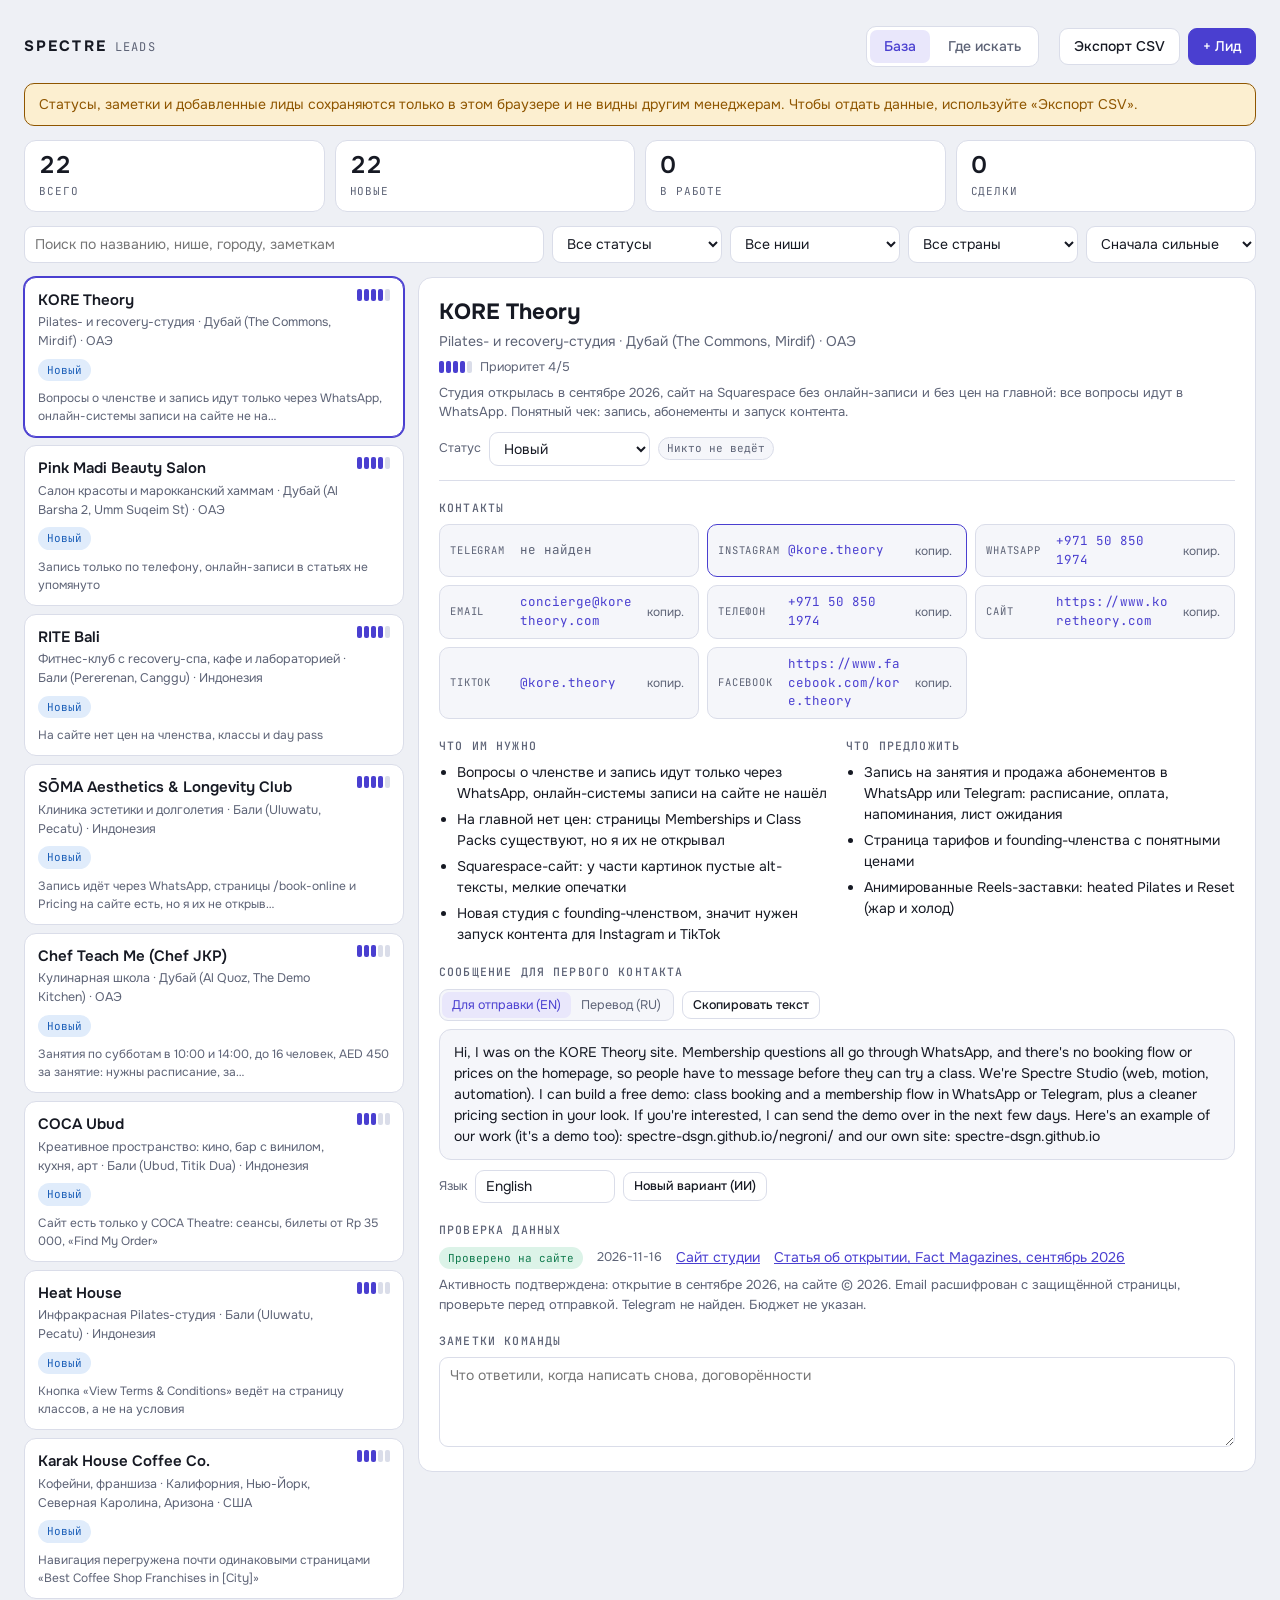
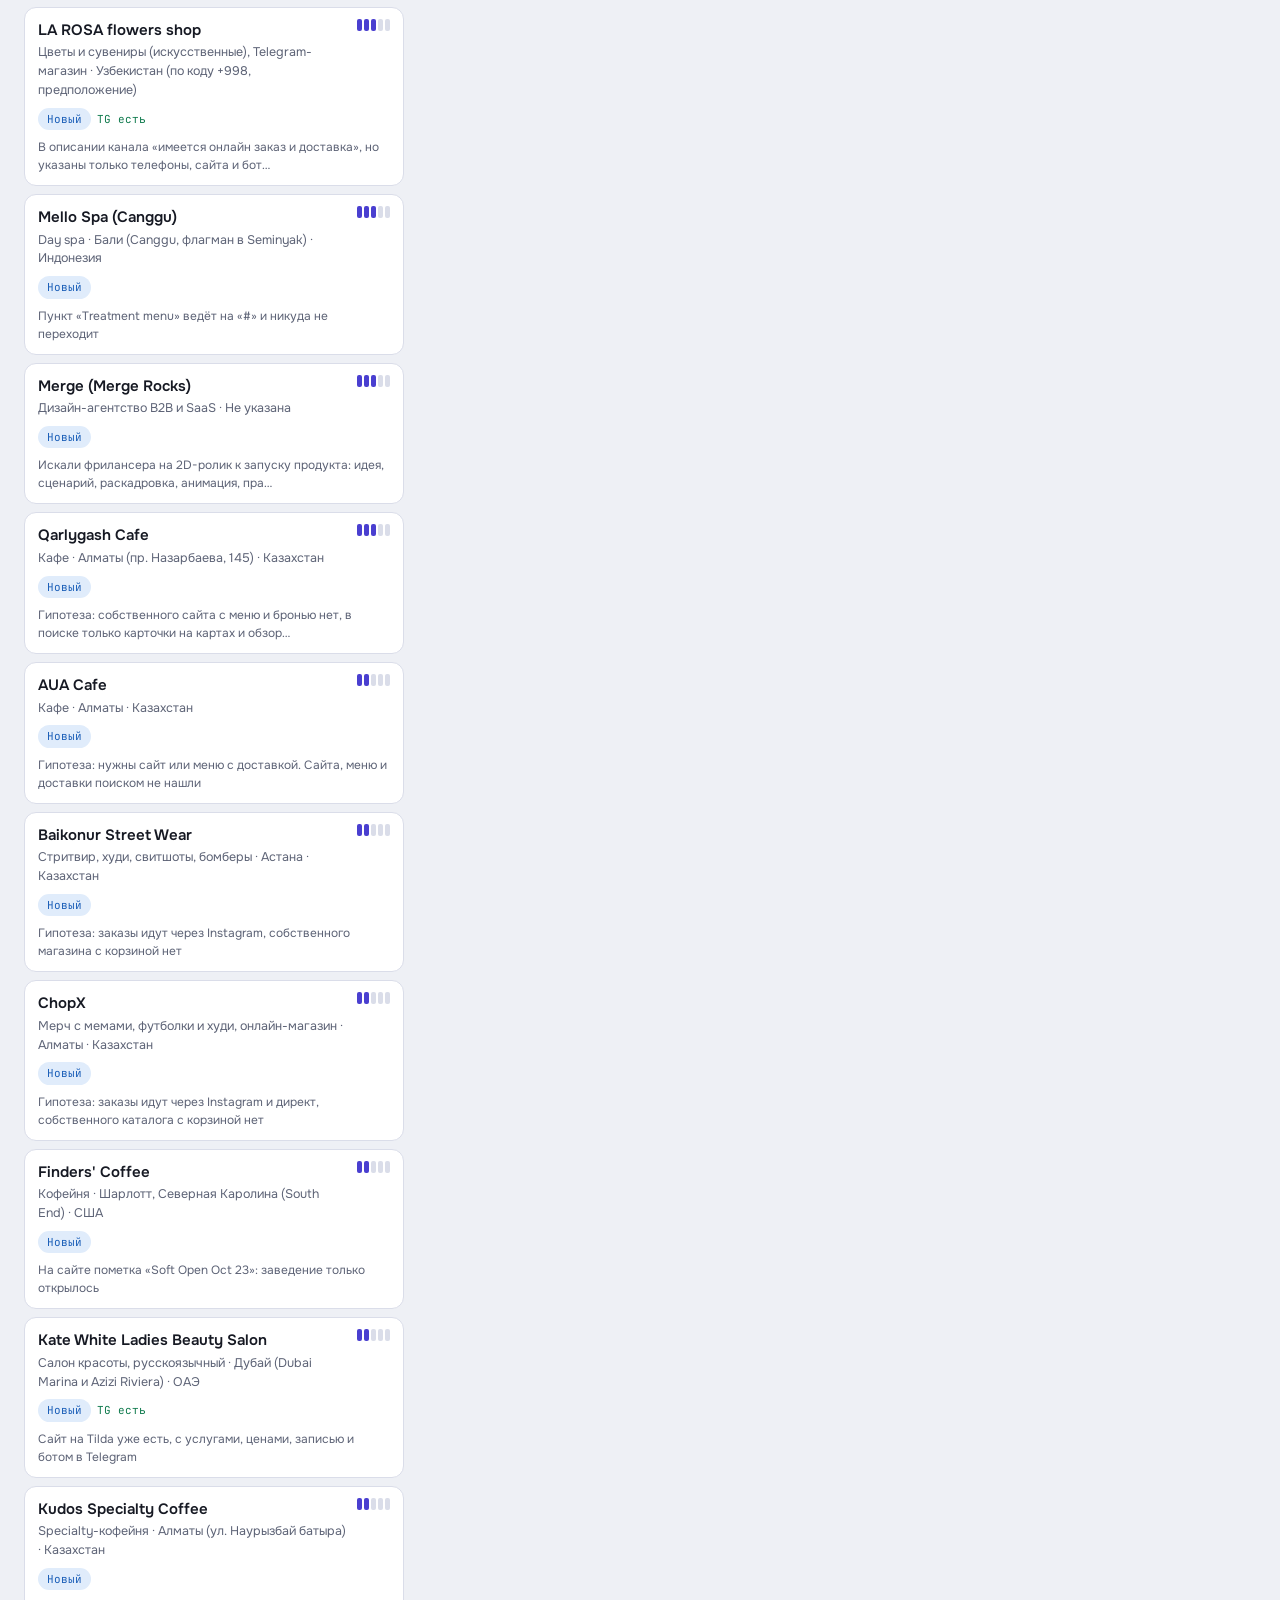
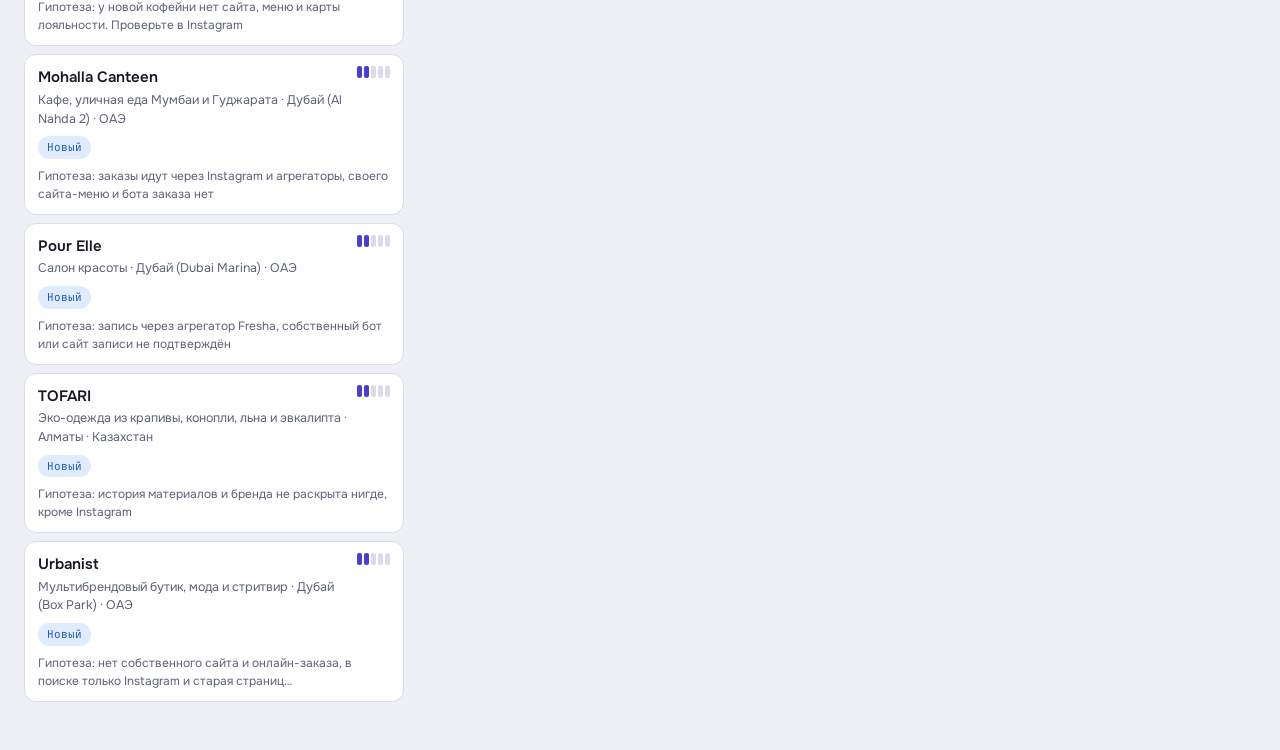
==== commit a5895dcb: "Fix duplicated content in leads page" ====
--- a/leads-sxuan6u9o5zp/index.html
+++ b/leads-sxuan6u9o5zp/index.html
@@ -1,4 +1,3 @@
-<!doctype html>
 <!doctype html>
 <html lang="ru">
 <head>
@@ -544,547 +543,3 @@
 </script>
 </body>
 </html>
-<html lang="ru">
-<head>
-<meta charset="utf-8">
-<meta name="viewport" content="width=device-width, initial-scale=1">
-<meta name="robots" content="noindex, nofollow">
-<title>Spectre Leads</title>
-<link rel="preconnect" href="https://fonts.googleapis.com">
-<link rel="preconnect" href="https://fonts.gstatic.com" crossorigin>
-<link href="https://fonts.googleapis.com/css2?family=Onest:wght@400;500;600;700&family=JetBrains+Mono:wght@400;500&display=swap" rel="stylesheet">
-<style>
-/* Layout: split workspace. Filterable lead list on the left, full dossier on the right; one column on phones. */
-:root{
-  --bg:#eef0f5; --surface:#ffffff; --surface2:#f5f6fa; --ink:#161923; --muted:#5d6376; --line:#dadde9;
-  --accent:#4a3fd0; --accent-ink:#ffffff; --accent-soft:#e9e7fb;
-  --ok:#0f7a4d; --ok-soft:#dcf3e8; --warn:#8f5600; --warn-soft:#fcefd0; --bad:#b3261e; --bad-soft:#fbe3e1; --info:#1b5fb8; --info-soft:#e0ecfb;
-  --font-ui:'Onest',system-ui,-apple-system,'Segoe UI',Roboto,sans-serif;
-  --font-mono:'JetBrains Mono',ui-monospace,Consolas,'Courier New',monospace;
-}
-@media (prefers-color-scheme: dark){
-  :root:not([data-theme="light"]){
-    --bg:#0e1017; --surface:#161924; --surface2:#1c2030; --ink:#e9ebf4; --muted:#9298ad; --line:#272b3b;
-    --accent:#9a91ff; --accent-ink:#0e1017; --accent-soft:#25234a;
-    --ok:#4fd39b; --ok-soft:#12332a; --warn:#f0b64a; --warn-soft:#3a2d12; --bad:#ff8a80; --bad-soft:#3d1b19; --info:#7db4ff; --info-soft:#16284a;
-    color-scheme:dark;
-  }
-}
-:root[data-theme="dark"]{
-  --bg:#0e1017; --surface:#161924; --surface2:#1c2030; --ink:#e9ebf4; --muted:#9298ad; --line:#272b3b;
-  --accent:#9a91ff; --accent-ink:#0e1017; --accent-soft:#25234a;
-  --ok:#4fd39b; --ok-soft:#12332a; --warn:#f0b64a; --warn-soft:#3a2d12; --bad:#ff8a80; --bad-soft:#3d1b19; --info:#7db4ff; --info-soft:#16284a;
-  color-scheme:dark;
-}
-*{box-sizing:border-box}
-body{background:var(--bg);color:var(--ink);font-family:var(--font-ui);font-size:14px;line-height:1.5}
-button,input,select,textarea{font:inherit;color:inherit}
-.wrap{max-width:1320px;margin:0 auto;padding-block:18px 40px;padding-left:max(16px,env(safe-area-inset-left,0px));padding-right:max(16px,env(safe-area-inset-right,0px))}
-:focus-visible{outline:2px solid var(--accent);outline-offset:2px}
-
-.top{display:flex;flex-wrap:wrap;align-items:center;gap:12px 20px;margin-bottom:16px}
-.brand{display:flex;align-items:baseline;gap:8px;margin-right:auto}
-.brand b{font-weight:700;letter-spacing:.14em;font-size:15px}
-.brand .sub{font-family:var(--font-mono);font-size:12px;color:var(--muted);text-transform:uppercase;letter-spacing:.1em}
-.tabs{display:flex;gap:4px;background:var(--surface);border:1px solid var(--line);border-radius:10px;padding:3px}
-.tab{border:0;background:none;padding:6px 14px;border-radius:7px;cursor:pointer;color:var(--muted);font-weight:500}
-.tab[aria-selected="true"]{background:var(--accent-soft);color:var(--accent)}
-.actions{display:flex;gap:8px;flex-wrap:wrap}
-.btn{border:1px solid var(--line);background:var(--surface);padding:7px 14px;border-radius:9px;cursor:pointer;font-weight:500}
-.btn:hover{border-color:var(--accent)}
-.btn.primary{background:var(--accent);color:var(--accent-ink);border-color:var(--accent)}
-.btn.small{padding:4px 10px;font-size:12.5px}
-.btn:disabled{opacity:.5;cursor:not-allowed}
-
-.banner{background:var(--warn-soft);color:var(--warn);border:1px solid var(--warn);border-radius:10px;padding:10px 14px;margin-bottom:14px}
-.banner[hidden]{display:none}
-
-.stats{display:grid;grid-template-columns:repeat(4,minmax(0,1fr));gap:10px;margin-bottom:14px}
-.stat{background:var(--surface);border:1px solid var(--line);border-radius:12px;padding:10px 14px}
-.stat b{display:block;font-size:24px;font-weight:600;font-variant-numeric:tabular-nums;line-height:1.2}
-.stat span{font-family:var(--font-mono);font-size:11px;color:var(--muted);text-transform:uppercase;letter-spacing:.08em}
-
-.filters{display:flex;flex-wrap:wrap;gap:8px;margin-bottom:14px}
-.filters input,.filters select,.field input,.field select,.field textarea,.notes{background:var(--surface);border:1px solid var(--line);border-radius:9px;padding:7px 10px;min-width:0}
-.filters input{flex:1 1 220px}
-.filters select{flex:0 1 170px}
-
-.split{display:grid;grid-template-columns:minmax(300px,380px) minmax(0,1fr);gap:14px;align-items:start}
-.list{display:flex;flex-direction:column;gap:8px}
-.card{display:block;width:100%;text-align:left;background:var(--surface);border:1px solid var(--line);border-radius:12px;padding:11px 13px;cursor:pointer}
-.card:hover{border-color:var(--accent)}
-.card[aria-current="true"]{border-color:var(--accent);box-shadow:0 0 0 1px var(--accent)}
-.card-top{display:flex;justify-content:space-between;gap:10px;align-items:flex-start}
-.card h3{margin:0;font-size:15px;font-weight:600;overflow-wrap:anywhere}
-.card .meta{color:var(--muted);font-size:12.5px;margin-top:2px}
-.card-bot{display:flex;flex-wrap:wrap;gap:6px;align-items:center;margin-top:8px}
-.fit{display:inline-flex;gap:2px;align-items:center}
-.fit i{width:5px;height:12px;border-radius:2px;background:var(--line)}
-.fit i.on{background:var(--accent)}
-.pill{display:inline-block;font-family:var(--font-mono);font-size:11px;padding:2px 8px;border-radius:99px;background:var(--surface2);color:var(--muted);border:1px solid var(--line);white-space:nowrap}
-.pill.new{background:var(--info-soft);color:var(--info);border-color:transparent}
-.pill.contacted,.pill.replied,.pill.demo{background:var(--warn-soft);color:var(--warn);border-color:transparent}
-.pill.won{background:var(--ok-soft);color:var(--ok);border-color:transparent}
-.pill.lost{background:var(--bad-soft);color:var(--bad);border-color:transparent}
-.pill.ok{background:var(--ok-soft);color:var(--ok);border-color:transparent}
-.pill.warn{background:var(--warn-soft);color:var(--warn);border-color:transparent}
-.pill.bad{background:var(--bad-soft);color:var(--bad);border-color:transparent}
-.pill.info{background:var(--info-soft);color:var(--info);border-color:transparent}
-.tg-mark{font-family:var(--font-mono);font-size:11px;color:var(--ok)}
-.empty{background:var(--surface);border:1px dashed var(--line);border-radius:12px;padding:28px 20px;text-align:center;color:var(--muted)}
-.empty b{display:block;color:var(--ink);font-size:15px;margin-bottom:4px}
-
-.detail{background:var(--surface);border:1px solid var(--line);border-radius:14px;padding:18px 20px;min-width:0}
-.d-head{display:flex;flex-wrap:wrap;gap:10px 16px;justify-content:space-between;align-items:flex-start;padding-bottom:14px;border-bottom:1px solid var(--line)}
-.d-head h2{margin:0;font-size:22px;font-weight:700;overflow-wrap:anywhere;text-wrap:balance}
-.d-head .meta{color:var(--muted);margin-top:2px}
-.d-ctl{display:flex;flex-wrap:wrap;gap:8px;align-items:center}
-.d-ctl select{background:var(--surface);border:1px solid var(--line);border-radius:9px;padding:6px 10px}
-.back{display:none}
-.sec{margin-top:18px}
-.sec h4{margin:0 0 8px;font-family:var(--font-mono);font-size:11.5px;font-weight:500;text-transform:uppercase;letter-spacing:.1em;color:var(--muted)}
-.contacts{display:grid;grid-template-columns:repeat(auto-fill,minmax(250px,1fr));gap:8px}
-.chip{display:flex;align-items:center;gap:8px;border:1px solid var(--line);border-radius:10px;padding:7px 10px;background:var(--surface2);min-width:0}
-.chip.pri{border-color:var(--accent)}
-.chip .k{font-family:var(--font-mono);font-size:10.5px;text-transform:uppercase;letter-spacing:.08em;color:var(--muted);width:62px;flex:none}
-.chip .v{font-family:var(--font-mono);font-size:12.5px;overflow-wrap:anywhere;min-width:0;flex:1}
-.chip a{color:var(--accent);text-decoration:none}
-.chip a:hover{text-decoration:underline}
-.chip.none .v{color:var(--muted)}
-.icon-btn{border:0;background:none;color:var(--muted);cursor:pointer;padding:2px 4px;border-radius:6px;font-size:12px;flex:none}
-.icon-btn:hover{color:var(--accent);background:var(--accent-soft)}
-ul.pts{margin:0;padding-left:18px;display:flex;flex-direction:column;gap:5px}
-.two{display:grid;grid-template-columns:repeat(2,minmax(0,1fr));gap:18px}
-.msg{background:var(--surface2);border:1px solid var(--line);border-radius:12px;padding:12px 14px;white-space:pre-wrap;overflow-wrap:anywhere}
-.msg-bar{display:flex;flex-wrap:wrap;gap:8px;align-items:center;margin-bottom:8px}
-.seg{display:inline-flex;background:var(--surface2);border:1px solid var(--line);border-radius:9px;padding:2px}
-.seg button{border:0;background:none;padding:4px 10px;border-radius:7px;cursor:pointer;color:var(--muted);font-size:12.5px}
-.seg button[aria-pressed="true"]{background:var(--accent-soft);color:var(--accent)}
-.gen{display:flex;flex-wrap:wrap;gap:8px;align-items:center;margin-top:10px}
-.gen input{background:var(--surface);border:1px solid var(--line);border-radius:9px;padding:5px 10px;width:140px}
-.gen-out{margin-top:8px}
-.evid{display:flex;flex-wrap:wrap;gap:6px 14px;align-items:center}
-.evid a{color:var(--accent)}
-.notes{width:100%;min-height:90px;resize:vertical}
-.hint{color:var(--muted);font-size:12.5px}
-.why{color:var(--muted);font-size:13px;margin-top:6px}
-
-.how{display:grid;grid-template-columns:repeat(auto-fill,minmax(300px,1fr));gap:12px}
-.how .box{background:var(--surface);border:1px solid var(--line);border-radius:12px;padding:14px 16px}
-.how h3{margin:0 0 6px;font-size:15px}
-.how p{margin:0 0 6px;color:var(--muted)}
-.how-lead{max-width:70ch;color:var(--muted);margin:0 0 14px}
-
-.overlay{position:fixed;inset:0;background:rgba(10,12,20,.55);display:flex;align-items:flex-start;justify-content:center;padding:max(16px,env(safe-area-inset-top,0px)) 16px 16px;overflow:auto;z-index:20}
-.overlay[hidden]{display:none}
-.modal{background:var(--surface);border:1px solid var(--line);border-radius:14px;width:min(640px,100%);padding:18px 20px;margin-top:4vh}
-.modal h2{margin:0 0 12px;font-size:18px}
-.fgrid{display:grid;grid-template-columns:repeat(2,minmax(0,1fr));gap:10px}
-.field{display:flex;flex-direction:column;gap:3px;min-width:0}
-.field.full{grid-column:1/-1}
-.field label{font-family:var(--font-mono);font-size:10.5px;text-transform:uppercase;letter-spacing:.08em;color:var(--muted)}
-.field textarea{min-height:70px;resize:vertical}
-.modal-foot{display:flex;flex-wrap:wrap;gap:8px;justify-content:flex-end;margin-top:14px}
-.toast{position:fixed;left:50%;bottom:calc(18px + env(safe-area-inset-bottom,0px));transform:translateX(-50%);background:var(--ink);color:var(--bg);padding:8px 16px;border-radius:99px;font-size:13px;z-index:30;max-width:calc(100% - 32px)}
-.toast[hidden]{display:none}
-
-@media (max-width:900px){
-  .split{grid-template-columns:minmax(0,1fr)}
-  .split.open .list{display:none}
-  .split:not(.open) .detail{display:none}
-  .back{display:inline-block}
-  .stats{grid-template-columns:repeat(2,minmax(0,1fr))}
-  .two{grid-template-columns:minmax(0,1fr)}
-  .fgrid{grid-template-columns:minmax(0,1fr)}
-}
-@media (prefers-reduced-motion:reduce){*{transition:none!important;animation:none!important}}
-</style>
-</head>
-<body>
-<div class="wrap">
-  <header class="top">
-    <div class="brand"><b>SPECTRE</b><span class="sub">Leads</span></div>
-    <div class="tabs" role="tablist" aria-label="Разделы">
-      <button class="tab" role="tab" id="tab-base" data-tab="base" aria-selected="true">База</button>
-      <button class="tab" role="tab" id="tab-how" data-tab="how" aria-selected="false">Где искать</button>
-    </div>
-    <div class="actions">
-      <button class="btn" id="btn-export" type="button">Экспорт CSV</button>
-      <button class="btn primary" id="btn-add" type="button">+ Лид</button>
-    </div>
-  </header>
-  <div class="banner" id="banner" hidden></div>
-
-  <main id="view-base">
-    <section class="stats" id="stats" aria-label="Сводка"></section>
-    <section class="filters" aria-label="Фильтры">
-      <input id="f-q" type="search" placeholder="Поиск по названию, нише, городу, заметкам" aria-label="Поиск">
-      <select id="f-status" aria-label="Статус"></select>
-      <select id="f-niche" aria-label="Ниша"></select>
-      <select id="f-country" aria-label="Страна"></select>
-      <select id="f-sort" aria-label="Сортировка">
-        <option value="fit">Сначала сильные</option>
-        <option value="touched">Недавно обновлённые</option>
-        <option value="name">По названию</option>
-      </select>
-    </section>
-    <div class="split" id="split">
-      <aside class="list" id="list" aria-label="Список лидов"></aside>
-      <article class="detail" id="detail" aria-live="polite"></article>
-    </div>
-  </main>
-
-  <main id="view-how" hidden></main>
-</div>
-
-<div class="overlay" id="overlay" hidden>
-  <div class="modal" role="dialog" aria-modal="true" aria-labelledby="add-title">
-    <h2 id="add-title">Новый лид</h2>
-    <div class="fgrid">
-      <div class="field full"><label for="a-name">Название *</label><input id="a-name" autocomplete="off"></div>
-      <div class="field"><label for="a-niche">Ниша</label><input id="a-niche" placeholder="Кафе, салон, магазин" autocomplete="off"></div>
-      <div class="field"><label for="a-country">Страна</label><input id="a-country" autocomplete="off"></div>
-      <div class="field"><label for="a-city">Город</label><input id="a-city" autocomplete="off"></div>
-      <div class="field"><label for="a-site">Сайт</label><input id="a-site" placeholder="https://" autocomplete="off"></div>
-      <div class="field"><label for="a-tg">Telegram</label><input id="a-tg" placeholder="@username" autocomplete="off"></div>
-      <div class="field"><label for="a-ig">Instagram</label><input id="a-ig" placeholder="@username" autocomplete="off"></div>
-      <div class="field"><label for="a-wa">WhatsApp</label><input id="a-wa" placeholder="+971..." autocomplete="off"></div>
-      <div class="field"><label for="a-mail">Email</label><input id="a-mail" autocomplete="off"></div>
-      <div class="field"><label for="a-phone">Телефон</label><input id="a-phone" autocomplete="off"></div>
-      <div class="field"><label for="a-budget">Бюджет (только если известен)</label><input id="a-budget" autocomplete="off"></div>
-      <div class="field"><label for="a-fit">Приоритет 1-5</label>
-        <select id="a-fit"><option>1</option><option>2</option><option selected>3</option><option>4</option><option>5</option></select></div>
-      <div class="field full"><label for="a-notes">Что известно о них, что заметили на сайте или в соцсетях</label>
-        <textarea id="a-notes" placeholder="Например: сайт без цен, записываются через директ Instagram, скоро открывают вторую точку"></textarea></div>
-      <div class="field full"><label for="a-needs">Что им нужно (по одному пункту в строке)</label><textarea id="a-needs"></textarea></div>
-      <div class="field full"><label for="a-offer">Что предложить (по одному пункту в строке)</label><textarea id="a-offer"></textarea></div>
-      <div class="field full"><label for="a-pitch">Сообщение для отправки</label><textarea id="a-pitch"></textarea></div>
-    </div>
-    <p class="hint" id="a-hint"></p>
-    <div class="modal-foot">
-      <button class="btn" id="a-ai" type="button" hidden>ИИ: заполнить нужды, оффер и текст</button>
-      <button class="btn" id="a-cancel" type="button">Отмена</button>
-      <button class="btn primary" id="a-save" type="button">Сохранить</button>
-    </div>
-  </div>
-</div>
-<div class="toast" id="toast" role="status" hidden></div>
-
-<script>
-const STATUS=[["new","Новый"],["contacted","Написали"],["replied","Ответили"],["demo","Демо отправлено"],["won","Сделка"],["lost","Отказ"]];
-const SLABEL=Object.fromEntries(STATUS);
-const CONF={site:["Проверено на сайте","ok"],listing:["Из стороннего источника","warn"],unverified:["Нужна проверка","bad"],manual:["Добавлено менеджером","info"]};
-const S={leads:[],loaded:false,sel:null,tab:"base",q:"",fStatus:"",fNiche:"",fCountry:"",sort:"fit",lang:"main",gen:{text:"",busy:false,ctl:null}};
-let db=null,user=null,sample=null,downloads=null,me={id:null,isOwner:false,canEdit:false},canWrite=true;
-const queue={};
-
-const $=id=>document.getElementById(id);
-const esc=s=>String(s??"").replace(/[&<>"']/g,c=>({"&":"&amp;","<":"&lt;",">":"&gt;",'"':"&quot;","'":"&#39;"}[c]));
-const arr=v=>Array.isArray(v)?v:[];
-const lines=t=>String(t||"").split("\n").map(s=>s.trim()).filter(Boolean);
-function toast(t){const el=$("toast");el.textContent=t;el.hidden=false;clearTimeout(toast.t);toast.t=setTimeout(()=>{el.hidden=true},2600)}
-async function copy(text){
-  try{await navigator.clipboard.writeText(text);toast("Скопировано");}
-  catch(e){
-    const ta=document.createElement("textarea");ta.value=text;ta.style.position="fixed";ta.style.opacity="0";document.body.append(ta);ta.select();
-    let ok=false;try{ok=document.execCommand("copy")}catch(_){}
-    ta.remove();toast(ok?"Скопировано":"Выделите текст и скопируйте вручную");
-  }
-}
-const handle=v=>String(v||"").trim().replace(/^https?:\/\/(www\.)?(instagram\.com|t\.me|tiktok\.com)\//i,"").replace(/^@/,"").replace(/\/.*$/,"");
-const digits=v=>String(v||"").replace(/[^\d]/g,"");
-const url=v=>{v=String(v||"").trim();if(!v)return"";return /^https?:\/\//i.test(v)?v:"https://"+v};
-
-function contactRows(l){
-  const c=l.contacts||{};
-  const rows=[];
-  rows.push(["Telegram",c.telegram?"@"+handle(c.telegram):"",c.telegram?"https://t.me/"+handle(c.telegram):"",true]);
-  rows.push(["Instagram",c.instagram?"@"+handle(c.instagram):"",c.instagram?"https://instagram.com/"+handle(c.instagram):"",true]);
-  rows.push(["WhatsApp",c.whatsapp||"",digits(c.whatsapp)?"https://wa.me/"+digits(c.whatsapp):"",false]);
-  rows.push(["Email",c.email||"",c.email?"mailto:"+c.email:"",false]);
-  rows.push(["Телефон",c.phone||"",digits(c.phone)?"tel:+"+digits(c.phone):"",false]);
-  rows.push(["Сайт",l.website||"",url(l.website),false]);
-  rows.push(["TikTok",c.tiktok?"@"+handle(c.tiktok):"",c.tiktok?"https://www.tiktok.com/@"+handle(c.tiktok):"",false]);
-  rows.push(["Facebook",c.facebook||"",c.facebook?(/^https?:/i.test(c.facebook)?c.facebook:"https://www.facebook.com/search/top?q="+encodeURIComponent(c.facebook)):"",false]);
-  rows.push(["Другое",c.other||"","",false]);
-  return rows;
-}
-
-/* ---------- list ---------- */
-function hay(l){const c=l.contacts||{};return [l.name,l.niche,l.city,l.country,l.notes,l.website,...Object.values(c)].join(" ").toLowerCase()}
-function cmp(a,b){
-  if(S.sort==="name")return String(a.name).localeCompare(String(b.name));
-  if(S.sort==="touched")return (b.touched||0)-(a.touched||0);
-  return (b.fit||0)-(a.fit||0)||String(a.name).localeCompare(String(b.name));
-}
-function visible(){
-  const q=S.q.trim().toLowerCase();
-  return S.leads.filter(l=>(!S.fStatus||(l.status||"new")===S.fStatus)&&(!S.fNiche||l.niche===S.fNiche)&&(!S.fCountry||l.country===S.fCountry)&&(!q||hay(l).includes(q))).sort(cmp);
-}
-function fitDots(n){n=Number(n)||0;return '<span class="fit" role="img" aria-label="Приоритет '+n+' из 5" title="Приоритет '+n+' из 5">'+[1,2,3,4,5].map(i=>'<i class="'+(i<=n?"on":"")+'"></i>').join("")+'</span>'}
-function renderStats(){
-  const L=S.leads,st=l=>l.status||"new";
-  const work=L.filter(l=>["contacted","replied","demo"].includes(st(l))).length;
-  const items=[["Всего",L.length],["Новые",L.filter(l=>st(l)==="new").length],["В работе",work],["Сделки",L.filter(l=>st(l)==="won").length]];
-  $("stats").innerHTML=items.map(([k,v])=>'<div class="stat"><b>'+v+'</b><span>'+k+'</span></div>').join("");
-}
-function fillSelect(id,first,vals,cur){
-  const el=$(id);el.innerHTML='<option value="">'+first+'</option>'+vals.map(([v,t])=>'<option value="'+esc(v)+'">'+esc(t)+'</option>').join("");
-  el.value=vals.some(([v])=>v===cur)?cur:"";
-}
-function renderFilters(){
-  const uniq=k=>[...new Set(S.leads.map(l=>l[k]).filter(Boolean))].sort().map(v=>[v,v]);
-  fillSelect("f-status","Все статусы",STATUS,S.fStatus);
-  fillSelect("f-niche","Все ниши",uniq("niche"),S.fNiche);
-  fillSelect("f-country","Все страны",uniq("country"),S.fCountry);
-}
-function renderList(){
-  const v=visible(),el=$("list");
-  if(!S.loaded){el.innerHTML='<div class="empty"><b>Загружаю базу</b>Лиды появятся через секунду.</div>';return}
-  if(!S.leads.length){el.innerHTML='<div class="empty"><b>База пока пуста</b>Нажмите «+ Лид», чтобы добавить первого. Откройте вкладку «Где искать», если нужны идеи, где их взять.</div>';return}
-  if(!v.length){el.innerHTML='<div class="empty"><b>Ничего не найдено</b>Сбросьте фильтры или измените запрос.</div>';return}
-  el.innerHTML=v.map(l=>{
-    const st=l.status||"new",tg=(l.contacts||{}).telegram;
-    return '<button type="button" class="card" data-id="'+esc(l.id)+'" aria-current="'+(l.id===S.sel)+'">'+
-      '<div class="card-top"><div><h3>'+esc(l.name)+'</h3><div class="meta">'+esc([l.niche,l.city,l.country].filter(Boolean).join(" · "))+'</div></div>'+fitDots(l.fit)+'</div>'+
-      '<div class="card-bot"><span class="pill '+st+'">'+esc(SLABEL[st]||st)+'</span>'+(tg?'<span class="tg-mark">TG есть</span>':'')+
-      (arr(l.needs)[0]?'<span class="meta" style="font-size:12px;flex-basis:100%">'+esc(arr(l.needs)[0].slice(0,92))+(arr(l.needs)[0].length>92?"…":"")+'</span>':'')+'</div></button>';
-  }).join("");
-}
-
-/* ---------- detail ---------- */
-let detailSig="";
-function sigOf(l){const c={...l};delete c.notes;delete c.touched;delete c.touchedBy;return JSON.stringify(c)+"|"+S.lang+"|"+canWrite+"|"+me.canEdit}
-function renderDetail(force){
-  const el=$("detail"),l=S.leads.find(x=>x.id===S.sel);
-  if(!l){
-    detailSig="";
-    el.innerHTML=S.leads.length?'<div class="empty"><b>Выберите лида слева</b>Здесь появятся контакты, потребности, оффер и готовое сообщение.</div>':'<div class="empty"><b>Здесь будет карточка лида</b>Контакты, что им нужно, что предложить и текст первого сообщения.</div>';
-    return;
-  }
-  const sig=sigOf(l);
-  if(!force&&sig===detailSig)return;
-  const ae=document.activeElement;
-  if(!force&&ae&&ae.id==="d-notes"&&ae.dataset.id===l.id)return;
-  detailSig=sig;
-  const st=l.status||"new",conf=CONF[l.confidence]||CONF.manual,dis=canWrite?"":" disabled";
-  const rows=contactRows(l);
-  const chips=rows.filter(r=>r[1]||r[3]).map(([k,v,href,pri])=>{
-    if(!v)return '<div class="chip none"><span class="k">'+k+'</span><span class="v">не найден</span></div>';
-    const isWeb=/^https?:/i.test(href);
-    const val=href?'<a href="'+esc(href)+'"'+(isWeb?' target="_blank" rel="noopener noreferrer"':'')+'>'+esc(v)+'</a>':esc(v);
-    return '<div class="chip'+(pri?' pri':'')+'"><span class="k">'+k+'</span><span class="v">'+val+'</span><button type="button" class="icon-btn" data-copy="'+esc(v)+'" aria-label="Скопировать '+k+'">копир.</button></div>';
-  }).join("");
-  const needs=arr(l.needs),offer=arr(l.offer);
-  const hasRu=l.pitch_ru&&l.pitch_lang&&l.pitch_lang!=="RU";
-  const showRu=hasRu&&S.lang==="ru";
-  const msg=showRu?l.pitch_ru:(l.pitch||"");
-  const mine=me.id&&l.assignee===me.id;
-  el.innerHTML=
-   '<div class="d-head"><div><button type="button" class="btn small back" id="d-back">← Список</button><h2>'+esc(l.name)+'</h2>'+
-   '<div class="meta">'+esc([l.niche,l.city,l.country].filter(Boolean).join(" · "))+'</div>'+
-   '<div style="margin-top:6px;display:flex;gap:8px;align-items:center">'+fitDots(l.fit)+'<span class="hint">Приоритет '+(Number(l.fit)||0)+'/5</span></div>'+
-   (l.fitWhy?'<div class="why">'+esc(l.fitWhy)+'</div>':'')+'</div>'+
-   '<div class="d-ctl"><label class="hint" for="d-status">Статус</label><select id="d-status"'+dis+'>'+STATUS.map(([v,t])=>'<option value="'+v+'"'+(v===st?' selected':'')+'>'+t+'</option>').join("")+'</select>'+
-   '<span class="pill" id="d-assignee">'+(l.assignee?'Ведёт: <span data-uid="'+esc(l.assignee)+'">менеджер</span>':'Никто не ведёт')+'</span>'+
-   (me.id&&canWrite?'<button type="button" class="btn small" id="d-take">'+(mine?'Снять с себя':'Взять себе')+'</button>':'')+
-   (me.canEdit?'<button type="button" class="btn small" id="d-del">Удалить</button>':'')+'</div></div>'+
-   '<div class="sec"><h4>Контакты</h4><div class="contacts">'+chips+'</div></div>'+
-   '<div class="sec two"><div><h4>Что им нужно</h4>'+(needs.length?'<ul class="pts">'+needs.map(n=>'<li>'+esc(n)+'</li>').join("")+'</ul>':'<span class="hint">Пока не заполнено</span>')+'</div>'+
-   '<div><h4>Что предложить</h4>'+(offer.length?'<ul class="pts">'+offer.map(n=>'<li>'+esc(n)+'</li>').join("")+'</ul>':'<span class="hint">Пока не заполнено</span>')+'</div></div>'+
-   (l.budget?'<div class="sec"><h4>Бюджет</h4><div>'+esc(l.budget)+'</div></div>':'')+
-   '<div class="sec"><h4>Сообщение для первого контакта</h4>'+
-   '<div class="msg-bar">'+(hasRu?'<div class="seg"><button type="button" data-lang="main" aria-pressed="'+(!showRu)+'">Для отправки ('+esc(l.pitch_lang||"EN")+')</button><button type="button" data-lang="ru" aria-pressed="'+showRu+'">Перевод (RU)</button></div>':'')+
-   '<button type="button" class="btn small" data-copy="'+esc(msg)+'">Скопировать текст</button></div>'+
-   '<div class="msg" id="d-msg">'+(msg?esc(msg):'<span class="hint">Текста пока нет. Сгенерируйте его кнопкой ниже.</span>')+'</div>'+
-   '<div class="gen" id="d-gen" hidden><label class="hint" for="g-lang">Язык</label><input id="g-lang" value="'+esc(l.pitch_lang==="RU"?"русский":"English")+'"><button type="button" class="btn small" id="g-run">Новый вариант (ИИ)</button><button type="button" class="btn small" id="g-stop" hidden>Стоп</button></div>'+
-   '<div class="gen-out" id="g-out"></div></div>'+
-   '<div class="sec"><h4>Проверка данных</h4><div class="evid"><span class="pill '+conf[1]+'">'+conf[0]+'</span>'+
-   (l.checked?'<span class="hint">'+esc(l.checked)+'</span>':'')+
-   arr(l.evidence).map(e=>'<a href="'+esc(e.url)+'" target="_blank" rel="noopener noreferrer">'+esc(e.label)+'</a>').join("")+'</div>'+
-   (l.caveat?'<div class="why">'+esc(l.caveat)+'</div>':'')+'</div>'+
-   '<div class="sec"><h4>Заметки команды</h4><textarea class="notes" id="d-notes" data-id="'+esc(l.id)+'" placeholder="Что ответили, когда написать снова, договорённости"'+dis+'>'+esc(l.notes||"")+'</textarea>'+
-   '<div class="hint" id="d-saved"></div></div>';
-  $("d-gen").hidden=!(sample&&canWrite);
-  fillNames();
-}
-async function fillNames(){
-  const els=[...document.querySelectorAll("[data-uid]")];
-  if(!els.length||!user)return;
-  try{const ids=[...new Set(els.map(e=>e.dataset.uid))];const ps=await user.profiles(ids);els.forEach(e=>{e.textContent=(ps[e.dataset.uid]&&ps[e.dataset.uid].name)||"менеджер"})}catch(_){}
-}
-
-/* ---------- how-to tab ---------- */
-const HOW=[
- ["Сигналы, что человеку нужна ваша услуга",["Скоро открытие или недавно открылись: нет логотипа, сайта, прайса.","Вместо сайта ссылка на Linktree, Taplink или WhatsApp в шапке профиля.","Запись и заказы идут вручную в директе или по телефону.","Сайт без цены, без мобильной версии, с битыми ссылками и опечатками.","Открыли вторую точку или франшизу, а сайт описывает одну.","Публичная заявка на площадке: ищут разработчика бота, дизайнера, моушн-дизайнера."]],
- ["Google Maps",["Запрос «ниша + район», фильтр по рейтингу от 4.3.","Берите карточки без сайта или с сайтом на конструкторе, которому больше 3-4 лет.","Мало отзывов и высокий рейтинг: бизнес молодой и растёт.","Контакты в карточке публичные: телефон, сайт, ссылки на соцсети."]],
- ["Instagram",["Поиск по хэштегам открытий: #comingsoon, #grandopening, #newcafe + город.","Профили, где в био только телефон или ссылка на мессенджер.","Лимит: 20-30 новых диалогов в день с одного аккаунта, иначе риск блокировки.","Первое сообщение без ссылок на прайс, одна конкретная деталь о них."]],
- ["Telegram",["Каталоги каналов: TGStat, Telemetr. Ищите магазины и услуги без бота и без сайта.","Каналы магазинов, где заказывают комментарием или в личку: вручную обрабатывается всё.","Чаты предпринимателей и маркетплейсов: смотрите, кто просит бота или сайт.","Пишите владельцу канала, не в общий чат."]],
- ["Агрегаторы записи",["Fresha, Booksy, Treatwell: салоны, студии, клиники.","Сравните карточку и собственный сайт. Нет сайта или он слабее карточки: это лид.","Предложение: бот или сайт записи с их брендом, без комиссии агрегатора."]],
- ["Площадки заказов",["Upwork, Freelancehunt, Kwork, Wellfound: фильтры «Telegram bot», «landing page», «motion designer».","Площадки закрыты для автоматического чтения, открывайте вручную в браузере.","Отвечайте в первые 1-2 часа после публикации, с готовым примером работы."]],
- ["Новости об открытиях",["Городские сайты об открытиях и разделы «скоро откроется» в местных СМИ.","Ищите «opening soon» + город + 2026.","Новый бизнес уже решил открыться, значит бюджет на бренд и сайт есть сейчас."]],
- ["Агентства и студии",["Агентства, которые публикуют вакансии motion и 3D-дизайнеров, часто берут подрядчиков.","Предложение: работа под белой этикеткой, быстрые сроки, тестовая анимация за свой счёт.","Контакты ищите в разделе «Hire us» или «Careers» на их сайте."]],
- ["Какой канал в каком регионе",["ОАЭ: Instagram и WhatsApp. Telegram работает у русскоязычных владельцев.","США, Великобритания, Европа: Instagram и email. Telegram встречается редко.","Грузия, Армения, Казахстан, Сербия: Telegram и Instagram.","Турция: Instagram и WhatsApp.","Юго-Восточная Азия: WhatsApp и Instagram, Telegram в крипто и e-commerce.","Это рабочие ориентиры, а не статистика. Проверяйте по профилю конкретного бизнеса."]],
- ["Первое сообщение",["До 80 слов, как живой человек: без поздравлений и без подписи с именем. Одна наблюдаемая проблема.","Без вопроса «можно прислать?». Пишите так: могу на днях прислать демо-версию, если интересно.","В конце две ссылки: пример работы (скажите, что это тоже демо) и наш сайт spectre-dsgn.github.io.","Демо делайте до ответа, 15-30 минут на мокап. Это ваш главный аргумент.","Цену в первом сообщении не называйте.","Повтор через 3 и через 7 дней, новым углом: показать готовый мокап.","Язык переписки как у клиента. Для местных бизнесов это язык страны."]],
- ["Как вносить лида",["Название, ниша, страна, город.","Контакты по приоритету: Telegram, Instagram, затем остальные.","Нужда: что именно вы увидели, а не общие слова.","Бюджет заполняйте только если он указан публично. Иначе оставьте пустым.","Источник и дата проверки в заметках."]]
-];
-function renderHow(){
-  $("view-how").innerHTML='<p class="how-lead">Методика поиска для менеджеров. Это инструкция, а не список бизнесов: конкретные лиды живут во вкладке «База».</p><div class="how">'+
-    HOW.map(([t,pts])=>'<section class="box"><h3>'+esc(t)+'</h3><ul class="pts">'+pts.map(p=>'<li>'+esc(p)+'</li>').join("")+'</ul></section>').join("")+'</div>';
-}
-
-/* ---------- writes ---------- */
-function save(id,patch){
-  local.over[id]=Object.assign(local.over[id]||{},patch);
-  persist();
-  S.leads=buildLeads();
-  renderAll(false);
-  return Promise.resolve();
-}
-function writeFail(e){
-  if(e&&(e.code==="invalid_argument"||e.code==="revoked")){canWrite=false;renderAll(true);toast("Нет прав на изменение. Попросите владельца выдать доступ «Contributor».")}
-  else toast("Не удалось сохранить, попробуйте ещё раз");
-}
-let notesTimer=null;
-function onNotes(e){
-  const ta=e.target;if(ta.id!=="d-notes")return;
-  clearTimeout(notesTimer);$("d-saved").textContent="Сохраняю…";
-  notesTimer=setTimeout(()=>{save(ta.dataset.id,{notes:ta.value}).then(()=>{const s=$("d-saved");if(s)s.textContent="Сохранено"}).catch(writeFail)},700);
-}
-
-/* ---------- AI ---------- */
-function leadForAI(l){return {name:l.name,niche:l.niche,country:l.country,city:l.city,website:l.website,needs:l.needs,offer:l.offer,notes:l.notes,contacts:l.contacts}}
-async function genPitch(l){
-  const lang=($("g-lang").value||"English").trim();
-  const prompt="Ты менеджер по продажам студии Spectre Studio: дизайн, анимация, 3D, сайты, Telegram-боты и автоматизация для бизнеса.\nНапиши первое холодное сообщение этому потенциальному клиенту.\nПравила: пиши как живой человек, коротко и просто, не больше 80 слов; без поздравлений и комплиментов; без имени и подписи отправителя и без шаблонных скобок; назови студию «Spectre Studio» один раз; одна конкретная наблюдаемая проблема из данных ниже; предложи бесплатную демо-версию и скажи, что можешь прислать её на днях, если им интересно (не спрашивай «можно прислать?»); ничего не выдумывай; без цены; в конце две ссылки: пример нашей работы, который тоже демо-версия, spectre-dsgn.github.io/negroni/ и наш сайт spectre-dsgn.github.io. Язык сообщения:"+lang+".\nДанные о клиенте (JSON):\n"+JSON.stringify(leadForAI(l))+"\nВерни только текст сообщения.";
-  const out=$("g-out");S.gen.ctl=new AbortController();S.gen.busy=true;S.gen.text="";
-  $("g-run").disabled=true;$("g-stop").hidden=false;out.innerHTML='<div class="msg">Думаю…</div>';
-  try{
-    const r=await sample(prompt,{signal:S.gen.ctl.signal,cache:false,onText:({text})=>{S.gen.text=text;out.firstChild.textContent=text}});
-    S.gen.text=r.text;
-    out.innerHTML='<div class="msg"></div><div class="msg-bar" style="margin-top:8px"><button type="button" class="btn small" data-copy="'+esc(r.text)+'">Скопировать</button><button type="button" class="btn small primary" id="g-save">Сохранить как основной</button></div>';
-    out.firstChild.textContent=r.text;
-    $("g-save").onclick=()=>save(l.id,{pitch:r.text,pitch_lang:lang.toLowerCase().startsWith("рус")?"RU":lang.slice(0,2).toUpperCase(),pitch_ru:""}).then(()=>{S.lang="main";toast("Сохранено")}).catch(writeFail);
-  }catch(e){
-    if(e&&e.code==="cancelled")out.innerHTML=e.text?'<div class="msg"></div>':"";
-    else out.innerHTML='<div class="hint">'+esc(aiError(e))+'</div>';
-    if(e&&e.text&&out.firstChild)out.firstChild.textContent=e.text;
-  }finally{
-    S.gen.busy=false;const run=$("g-run");if(run)run.disabled=false;const stop=$("g-stop");if(stop)stop.hidden=true;
-  }
-}
-function aiError(e){
-  const c=e&&e.code;
-  if(c==="not_granted"||c==="sampling_disabled")return"ИИ-помощник не разрешён для этого аккаунта.";
-  if(c==="rate_limited")return"Слишком много запросов. Попробуйте позже.";
-  if(c==="invalid_json")return"ИИ ответил не в том формате. Нажмите ещё раз.";
-  return"Не получилось, нажмите ещё раз.";
-}
-async function aiFill(){
-  const name=$("a-name").value.trim();
-  if(!name){toast("Сначала введите название");return}
-  const info={name,niche:$("a-niche").value,country:$("a-country").value,city:$("a-city").value,website:$("a-site").value,telegram:$("a-tg").value,instagram:$("a-ig").value,notes:$("a-notes").value};
-  const btn=$("a-ai");btn.disabled=true;btn.textContent="Думаю…";
-  try{
-    const r=await sample.json("Ты менеджер по продажам студии Spectre Studio: дизайн, анимация, 3D, сайты, Telegram-боты, автоматизация для бизнеса.\nПо данным о потенциальном клиенте подготовь карточку. Используй только то, что есть в данных; ничего не выдумывай, если данных мало, пиши осторожно и коротко.\nВерни только JSON вида {\"needs\":[до 4 коротких пунктов на русском],\"offer\":[до 4 коротких пунктов на русском],\"pitch\":\"первое сообщение до 80 слов на языке рынка клиента (английский, если неясно), пиши как живой человек, без поздравлений, без имени и подписи отправителя, одна наблюдаемая проблема, предложи бесплатную демо-версию и скажи, что можешь прислать её на днях, если интересно (не спрашивай «можно прислать»), в конце две ссылки: пример работы, который тоже демо, spectre-dsgn.github.io/negroni/ и наш сайт spectre-dsgn.github.io\",\"pitch_lang\":\"EN или RU или другой двухбуквенный код\",\"pitch_ru\":\"перевод pitch на русский\"}.\nДанные (JSON):\n"+JSON.stringify(info),{cache:false});
-    if(Array.isArray(r.needs))$("a-needs").value=r.needs.join("\n");
-    if(Array.isArray(r.offer))$("a-offer").value=r.offer.join("\n");
-    if(r.pitch)$("a-pitch").value=r.pitch;
-    $("a-pitch").dataset.lang=String(r.pitch_lang||"EN").toUpperCase();
-    $("a-pitch").dataset.ru=r.pitch_ru||"";
-    $("a-hint").textContent="Черновик от ИИ. Проверьте факты перед отправкой.";
-  }catch(e){$("a-hint").textContent=aiError(e)}
-  finally{btn.disabled=false;btn.textContent="ИИ: заполнить нужды, оффер и текст"}
-}
-function openAdd(){
-  ["a-name","a-niche","a-country","a-city","a-site","a-tg","a-ig","a-wa","a-mail","a-phone","a-budget","a-notes","a-needs","a-offer","a-pitch"].forEach(i=>{$(i).value=""});
-  $("a-pitch").dataset.lang="";$("a-pitch").dataset.ru="";$("a-fit").value="3";
-  $("a-hint").textContent="";$("a-ai").hidden=!sample;$("overlay").hidden=false;$("a-name").focus();
-}
-async function addLead(){
-  const name=$("a-name").value.trim();
-  if(!name){toast("Введите название");return}
-  const v=i=>$(i).value.trim();
-  const contacts={};
-  [["telegram","a-tg"],["instagram","a-ig"],["whatsapp","a-wa"],["email","a-mail"],["phone","a-phone"]].forEach(([k,i])=>{if(v(i))contacts[k]=v(i)});
-  const doc={name,niche:v("a-niche"),country:v("a-country"),city:v("a-city"),website:v("a-site"),contacts,fit:Number($("a-fit").value)||3,
-    needs:lines($("a-needs").value),offer:lines($("a-offer").value),budget:v("a-budget"),notes:v("a-notes"),
-    pitch:v("a-pitch"),pitch_lang:$("a-pitch").dataset.lang||"",pitch_ru:$("a-pitch").dataset.ru||"",
-    confidence:"manual",checked:new Date().toISOString().slice(0,10),status:"new",assignee:me.id||null,touched:Date.now(),touchedBy:me.id||null};
-  Object.keys(doc).forEach(k=>{if(doc[k]===""||doc[k]===null)delete doc[k]});
-  $("a-save").disabled=true;
-  try{const id="m-"+Date.now().toString(36);doc.id=id;local.added.push(doc);persist();S.leads=buildLeads();S.sel=id;$("overlay").hidden=true;toast("Лид добавлен в вашем браузере");renderAll(true);$("split").classList.add("open")}
-  catch(e){toast("Не удалось сохранить")}finally{$("a-save").disabled=false}
-}
-
-/* ---------- export ---------- */
-async function exportCsv(){
-  const q=v=>'"'+String(v??"").replace(/"/g,'""')+'"';
-  const head=["Название","Ниша","Страна","Город","Приоритет","Telegram","Instagram","WhatsApp","Email","Телефон","Сайт","Что нужно","Что предложить","Бюджет","Статус","Заметки","Сообщение"];
-  const rows=visible().map(l=>{const c=l.contacts||{};return [l.name,l.niche,l.country,l.city,l.fit,c.telegram,c.instagram,c.whatsapp,c.email,c.phone,l.website,arr(l.needs).join("; "),arr(l.offer).join("; "),l.budget,SLABEL[l.status||"new"],l.notes,l.pitch].map(q).join(",")});
-  try{const blob=new Blob(["\ufeff"+[head.map(q).join(","),...rows].join("\r\n")],{type:"text/csv;charset=utf-8"});const a=document.createElement("a");a.href=URL.createObjectURL(blob);a.download="spectre-leads.csv";document.body.append(a);a.click();setTimeout(()=>{URL.revokeObjectURL(a.href);a.remove()},500)}
-  catch(e){toast("Не удалось сохранить файл")}
-}
-
-/* ---------- wiring ---------- */
-function renderAll(force){renderStats();renderFilters();renderList();renderDetail(force)}
-function setTab(t){
-  S.tab=t;$("view-base").hidden=t!=="base";$("view-how").hidden=t!=="how";
-  ["base","how"].forEach(k=>$("tab-"+k).setAttribute("aria-selected",String(k===t)));
-  if(t==="how"&&!$("view-how").innerHTML)renderHow();
-}
-document.addEventListener("click",e=>{
-  const t=e.target;
-  const tab=t.closest("[data-tab]");if(tab){setTab(tab.dataset.tab);return}
-  const cp=t.closest("[data-copy]");if(cp){copy(cp.dataset.copy);return}
-  const card=t.closest(".card");if(card){S.sel=card.dataset.id;S.lang="main";renderList();renderDetail(true);$("split").classList.add("open");return}
-  const lg=t.closest("[data-lang]");if(lg){S.lang=lg.dataset.lang;renderDetail(true);return}
-  if(t.id==="d-back"){$("split").classList.remove("open");return}
-  if(t.id==="d-take"){const l=S.leads.find(x=>x.id===S.sel);if(l)save(l.id,{assignee:l.assignee===me.id?null:me.id}).catch(writeFail);return}
-  if(t.id==="d-del"){
-    if(t.dataset.sure!=="1"){t.dataset.sure="1";t.textContent="Точно удалить?";setTimeout(()=>{if(t.isConnected){t.dataset.sure="";t.textContent="Удалить"}},3000);return}
-    const id=S.sel;db.doc("leads/"+id).delete().then(()=>{S.sel=null;$("split").classList.remove("open");toast("Удалено")}).catch(writeFail);return
-  }
-  if(t.id==="g-run"){const l=S.leads.find(x=>x.id===S.sel);if(l&&sample)genPitch(l);return}
-  if(t.id==="g-stop"){S.gen.ctl&&S.gen.ctl.abort();return}
-  if(t.id==="btn-add"){openAdd();return}
-  if(t.id==="btn-export"){exportCsv();return}
-  if(t.id==="a-cancel"||t===$("overlay")){$("overlay").hidden=true;return}
-  if(t.id==="a-save"){addLead();return}
-  if(t.id==="a-ai"){aiFill();return}
-});
-document.addEventListener("change",e=>{
-  const t=e.target;
-  if(t.id==="d-status"){const l=S.leads.find(x=>x.id===S.sel);if(l)save(l.id,{status:t.value}).catch(writeFail);return}
-  if(t.id==="f-status"){S.fStatus=t.value;renderList()}
-  if(t.id==="f-niche"){S.fNiche=t.value;renderList()}
-  if(t.id==="f-country"){S.fCountry=t.value;renderList()}
-  if(t.id==="f-sort"){S.sort=t.value;renderList()}
-});
-document.addEventListener("input",e=>{
-  if(e.target.id==="f-q"){S.q=e.target.value;renderList()}
-  onNotes(e);
-});
-document.addEventListener("keydown",e=>{if(e.key==="Escape"&&!$("overlay").hidden)$("overlay").hidden=true});
-
-const DATA=[{"caveat":"Instagram, Telegram и WhatsApp не найдены, связь только по телефону. Найдите их Instagram вручную по названию и адресу (Pushkin St 93). Дефекты видны на грузинской версии меню, перепроверьте глазами перед отправкой.","checked":"2026-10-28","city":"Батуми","confidence":"site","contacts":{"phone":"+995 500 77 80 80"},"country":"Грузия","evidence":[{"label":"Сайт ресторана","url":"https://bobobatumi.ge"},{"label":"Подборка новых заведений Батуми","url":"https://madloba.info/reviews/where-to-eat/restorany/new-restaurants-and-cafes-in-batumi-latest-hyped-openings/"}],"fit":4,"fitWhy":"Новое заведение из подборки открытий 2026 года. Сайт с смелой идеей (цифровая корзина, голосовой помощник), но с видимыми дефектами и без соцсетей на странице.","name":"Bobo (Bobo Batumi)","needs":["В меню цены и количество слипаются с названиями блюд, что читать трудно","Дубли позиций, одинаковые картинки у разных блюд, опечатки, нет alt-текстов","Нет ссылок на Instagram, Telegram и WhatsApp, нет брони столика и доставки на сайте (доставка только через Wolt)","Есть технологичные фишки: цифровая корзина на стол, голосовой помощник, игра. Значит владелец открыт к технологиям"],"niche":"Ресторан, грузинская и узбекская кухня","offer":["Чистое меню с фото блюд, ценами и языками без дублей","Бронь столика и заказ через Telegram-бота и WhatsApp","Собственная доставка без комиссии Wolt","Анимированные Reels для Instagram и брендинг"],"pitch":"Здравствуйте! Посмотрел сайт Bobo. Идея с цифровой корзиной и голосовым помощником сильная, но в меню цены слиплись с названиями блюд, есть дубли позиций и повторяющиеся картинки. Мы Spectre Studio (сайты, боты, дизайн). Могу бесплатно собрать демо: чистое меню с фото и бронь столика через Telegram-бота. Если интересно, на днях могу прислать демо-версию. Вот пример нашей работы, это тоже демо: spectre-dsgn.github.io/negroni/ и наш сайт: spectre-dsgn.github.io","pitch_lang":"RU","website":"https://bobobatumi.ge","id":"bobo-batumi"},{"caveat":"Данные только из одной новости, дата открытия «в 2026». Возможно, кафе уже открылось под другим названием. Сначала найдите страницу в Facebook.","checked":"2026-10-28","city":"St. Clair Shores, Мичиган","confidence":"listing","contacts":{"facebook":"Cacao Tree Cafe","other":"Адрес нового кафе: 21721 Harper St, St. Clair Shores. Instagram и сайт не найдены"},"country":"США","evidence":[{"label":"Статья об открытии","url":"https://whatnow.com/?p=353674"}],"fit":4,"fitWhy":"Новое заведение с новым названием, в соцсетях ещё ничего не анонсировали. Нужен весь комплект запуска.","name":"Cacao Tree Cafe (новое кафе, владелец Amber Poupore)","needs":["Новое кафе откроется с новым названием, анонс в соцсетях ещё не сделан","Нужны название, логотип, сайт-визитка и Instagram-запуск","Исходное кафе в Royal Oak работает с 2010 года, сайта и Instagram в поиске нет"],"niche":"Кафе","offer":["Логотип и мини-брендбук для нового названия","Одностраничный сайт с меню и картой","Анимированный тизер открытия для Instagram и Facebook"],"pitch":"Hi Amber, I read that you're opening a new cafe on Harper Ave. A new name usually needs a logo, a simple website and a launch teaser for social. We're Spectre Studio (branding, web, motion), and I can make a free demo: a one-page site and a short animated teaser in your style. If you're interested, I can send the demo over in the next few days. Here's an example of our work (it's a demo too): spectre-dsgn.github.io/negroni/ and our own site: spectre-dsgn.github.io","pitch_lang":"EN","pitch_ru":"Привет, Amber! Прочитал, что вы открываете новое кафе на Harper Ave. Для нового названия обычно нужны логотип, простой сайт и тизер для соцсетей. Мы Spectre Studio (брендинг, сайты, моушн), и я могу бесплатно сделать демо: одностраничный сайт и короткий анимированный тизер в вашем стиле. Если интересно, на днях могу прислать демо-версию. Вот пример нашей работы, это тоже демо: spectre-dsgn.github.io/negroni/ и наш сайт: spectre-dsgn.github.io","id":"cacao-tree-cafe-new"},{"caveat":"Бюджет не указан. Число подписчиков взято из стороннего архива, данные могут быть устаревшими. Сайт на WordPress (по путям файлов).","checked":"2026-10-28","city":"Дубай","confidence":"site","contacts":{"email":"info@gatedxb.com","instagram":"gate_dxb","other":"Для рекламы в Telegram: @gatedxb","phone":"+971 58 662 9835","telegram":"gate_dxb","whatsapp":"+971 58 662 9835"},"country":"ОАЭ","evidence":[{"label":"Сайт","url":"https://gatedxb.ae"},{"label":"Канал в архиве рекламы","url":"https://telegramadsarchive.com/channels/gate_dxb"}],"fit":4,"fitWhy":"Русскоязычное медиа, живёт в Telegram (около 5 тыс. подписчиков) и продаёт рекламу. У сайта нет медиакита и цен, значит реклама продаётся вручную. Контакты публичные.","name":"Gate DXB («Посадочный в Дубай»)","needs":["На сайте нет медиакита, цен на рекламу и цифр аудитории","Нет формы заявки и бота: рекламодателям нужно писать вручную","Повторяющиеся кнопки и контактные блоки, пустые ссылки в меню, общие подписи «Перейти» и «Читать»","Каталог детских активностей (135 программ) без встроенного поиска и записи"],"niche":"Медиа и городской гид, Telegram-канал","offer":["Страница «Реклама»: пакеты, цифры аудитории, цены и форма заявки","Telegram-бот для заявок от рекламодателей","Анимированный медиакит и моушн-ролики для рекламных интеграций","Каталог активностей с поиском и записью"],"pitch":"Здравствуйте! Смотрел gatedxb.ae: рубрики и аудитория сильные, но на сайте нет медиакита, цен на рекламу и формы заявки, поэтому рекламодателям приходится писать вручную. Мы Spectre Studio (дизайн, анимация, сайты, боты). Могу бесплатно собрать демо: страницу «Реклама» с пакетами и цифрами аудитории и бота заявок в Telegram. Если интересно, на днях могу прислать демо-версию. Вот пример нашей работы, это тоже демо: spectre-dsgn.github.io/negroni/ и наш сайт: spectre-dsgn.github.io","pitch_lang":"RU","website":"https://gatedxb.ae","id":"gate-dxb-dubai"},{"caveat":"Telegram и Instagram не найдены. Сайт на грузинском языке и английском, писать лучше по-английски. Первый контакт: email или звонок.","checked":"2026-10-28","city":"Тбилиси (ул. Шевченко, 5)","confidence":"site","contacts":{"email":"info@mrcook.ge","other":"Второй телефон: +995 32 292 25 50. Есть форма «Напиши нам» на сайте. Соцсети на сайте не указаны","phone":"+995 32 247 74 32"},"country":"Грузия","evidence":[{"label":"Сайт","url":"http://www.mrcook.ge/"},{"label":"Страница контактов","url":"http://www.mrcook.ge/index.php?page=contact"}],"fit":4,"fitWhy":"Реальный производитель с кейтерингом, сайт очевидно устарел: нет цен, заказа и соцсетей. Видимый разрыв между товаром и сайтом.","name":"Mr. Cook (Cook, Mister Catering)","needs":["Каталог без цен, без корзины, без онлайн-заказа и доставки","Контактов на главной нет, ссылок на соцсети нет вообще","Старый PHP-сайт (по адресам страниц похоже, это предположение), описания товаров обрезаны","Кейтеринг подан отдельным блоком, но без формы заявки на мероприятие"],"niche":"Кондитерская, кафетерий, кейтеринг","offer":["Современный каталог с ценами и корзиной","Форма заявки на кейтеринг с автоматическим расчётом","Бот заказа в Telegram и WhatsApp","Запуск Instagram с анимированными роликами продукции"],"pitch":"Hi, I looked at mrcook.ge: the catalog and catering are strong, but there are no prices, no online ordering and no social links, so people can't order without calling. We're Spectre Studio (websites, design, ordering bots). I can make a free demo: a modern catalog with prices and a catering request form, plus a Telegram or WhatsApp order bot. If you're interested, I can send the demo over in the next few days. Here's an example of our work (it's a demo too): spectre-dsgn.github.io/negroni/ and our own site: spectre-dsgn.github.io","pitch_lang":"EN","pitch_ru":"Здравствуйте! Смотрел mrcook.ge: каталог и кейтеринг сильные, но нет цен, онлайн-заказа и ссылок на соцсети, поэтому без звонка заказать нельзя. Мы Spectre Studio (сайты, дизайн, боты для заказов). Могу бесплатно сделать демо: современный каталог с ценами и форма заявки на кейтеринг, плюс бот заказа в Telegram или WhatsApp. Если интересно, на днях могу прислать демо-версию. Вот пример нашей работы, это тоже демо: spectre-dsgn.github.io/negroni/ и наш сайт: spectre-dsgn.github.io","website":"http://www.mrcook.ge/","id":"mr-cook-tbilisi"},{"caveat":"Основатель по данным сайта: Emma Dodson. Не пишите, что картинки сделаны ИИ: это только предположение по названиям файлов.","checked":"2026-10-28","city":"Бостон (Charlestown)","confidence":"site","contacts":{"email":"information@studio-louise.net","instagram":"studiolouise__","phone":"+1 616 450 4952","tiktok":"studiolouise__"},"country":"США","evidence":[{"label":"Сайт студии","url":"https://studio-louise.net"},{"label":"Статья об открытии","url":"https://whatnow.com/?p=416936"}],"fit":4,"fitWhy":"Новая студия, сайт на Squarespace, владелец доступен по email и в Instagram. Типичный чек: сайт и контент для запуска.","name":"Studio Louise","needs":["Новая студия: на главной нет цен, заголовки и кнопка «Become a member» повторяются","Часть визуалов выглядит шаблонно, у большинства фото нет alt-текстов","Нужен контент для запуска: Reels и анимированные заставки для Instagram и TikTok"],"niche":"Пилатес-студия","offer":["Обновлённая главная с ценами, расписанием и записью","Серия коротких анимированных Reels-заставок в цветах студии","Фирменный визуал вместо шаблонных картинок"],"pitch":"Hi Emma, I was looking at the Studio Louise site. It's clean, but prices aren't on the homepage and a few visuals feel a bit generic. We're Spectre Studio (web, motion, branding), and I'd like to make you a free demo: a refreshed homepage with pricing and booking, plus a short animated Reels intro in your colors. If you're interested, I can send the demo over in the next few days. Here's an example of our work (it's a demo too): spectre-dsgn.github.io/negroni/ and our own site: spectre-dsgn.github.io","pitch_lang":"EN","pitch_ru":"Привет, Emma! Смотрел сайт Studio Louise. Он аккуратный, но на главной нет цен, а часть визуалов выглядит шаблонно. Мы Spectre Studio (сайты, моушн, брендинг), и я хочу бесплатно сделать вам демо: обновлённая главная с ценами и записью и короткая анимированная заставка для Reels в ваших цветах. Если интересно, на днях могу прислать демо-версию. Вот пример нашей работы, это тоже демо: spectre-dsgn.github.io/negroni/ и наш сайт: spectre-dsgn.github.io","website":"https://studio-louise.net","id":"studio-louise-boston"},{"caveat":"Дефекты сайта перепроверьте глазами перед отправкой. Платформа и спеллинг брендов не подтверждены. Telegram не найден, писать лучше в Instagram. Бюджет не указан.","checked":"2026-10-28","city":"Дубай (Alserkal Avenue)","confidence":"site","contacts":{"facebook":"https://www.facebook.com/theeditdubai","instagram":"theeditdubai","other":"Email, телефон и WhatsApp на главной не указаны, есть страница /pages/contact-us. Основательница по статье: Rumana Nazim"},"country":"ОАЭ","evidence":[{"label":"Сайт","url":"https://theeditdubai.com"},{"label":"Статья о бутиках Дубая","url":"https://artinthemiddle.com/blog/beyond-the-malls-5-independent-fashion-boutiques-in-dubai-worth-discovering-2"}],"fit":4,"fitWhy":"Живой интернет-магазин на Shopify (по путям файлов, предположение) с событиями и matcha-баром. На сайте видимые поломки: битые ссылки, товар не загружается.","name":"The Edit","needs":["Несколько ссылок на бренды и категории ведут на страницу поиска, ссылка «Botanyc» ведёт на главную","Один товарный блок показывает «this product could not be loaded», в логотипах «Featured On» нет названий","Бренды пишутся по-разному (Maria Marlowe и Maria Merlowe), навигация и баннеры дублируются","Контактов на главной нет, есть только рассылка со скидкой 10%"],"niche":"Concept store и интернет-магазин, независимые дизайнеры","offer":["Починенная и ускоренная витрина, чистая навигация по брендам","Анимированные заставки для событий, matcha-бара и новых коллекций","Бот или чат в WhatsApp для заказов и консьержа с доставкой по ОАЭ","Motion-баннеры для сезонных распродаж"],"pitch":"Hi Rumana, I like the curated mix at The Edit. On theeditdubai.com a few things may be costing you sales: several brand links lead to a search page, one product fails to load, and some brand names are spelled two ways. We're Spectre Studio (web, motion, branding), and I can make a free demo: a cleaned-up storefront and a short animated intro for your events and matcha bar. If you're interested, I can send the demo over in the next few days. Here's an example of our work (it's a demo too): spectre-dsgn.github.io/negroni/ and our own site: spectre-dsgn.github.io","pitch_lang":"EN","pitch_ru":"Привет, Rumana! Мне нравится подборка в The Edit. На theeditdubai.com есть вещи, которые могут стоить вам продаж: несколько ссылок на бренды ведут на страницу поиска, один товар не загружается, а часть брендов написана по-разному. Мы Spectre Studio (сайты, моушн, брендинг), и я могу бесплатно сделать демо: исправленная витрина и короткая анимированная заставка для ваших событий и matcha-бара. Если интересно, на днях могу прислать демо-версию. Вот пример нашей работы, это тоже демо: spectre-dsgn.github.io/negroni/ и наш сайт: spectre-dsgn.github.io","website":"https://theeditdubai.com","id":"the-edit-dubai"},{"caveat":"Telegram не найден. Опечатки и битые ссылки перепроверьте глазами перед отправкой. Имя владельца на сайте не указано.","checked":"2026-10-28","city":"Дубай","confidence":"site","contacts":{"facebook":"https://www.facebook.com/TheFlowerShop.ae","instagram":"flowershop.ae","phone":"+971 4 252 6555","tiktok":"flowershop.ae","whatsapp":"+971 52 145 6834"},"country":"ОАЭ","evidence":[{"label":"Сайт магазина","url":"https://www.theflowershop.ae"}],"fit":4,"fitWhy":"Живой бизнес с доставкой по 4 эмиратам. Заказы частично идут через WhatsApp и телефон, сайт на старом движке с ошибками.","name":"The Flower Shop (Blooming Bay Flowers & Plants Trading LLC)","needs":["Сайт на старой корзине (по именам файлов похоже на osCommerce или Zen Cart, это предположение)","Опечатки в названиях товаров («Boquuet»), неработающие ссылки валюты, неверный параметр в ссылке WhatsApp","Заказы идут в WhatsApp и по телефону, подписок на цветы нет, корпоративные подарки только через форму","Контакты и отслеживание заказа сведены на одну страницу поддержки"],"niche":"Цветы и подарки, доставка","offer":["Бот для заказа в WhatsApp или Telegram: каталог, адрес, оплата в чате","Редизайн магазина: быстрый, без ошибок, с подпиской на цветы","Сезонные анимированные баннеры (14 февраля, День матери)","Корпоративная форма заказа с автоматическим счётом"],"pitch":"Hi, I was on theflowershop.ae: strong catalog and same-day delivery. A few things are probably costing you orders though: typos in product names (like “Boquuet”), a broken parameter in the WhatsApp link, and no flower subscriptions. We're Spectre Studio, we build ordering bots and fast storefronts. I can make a free demo of a WhatsApp or Telegram bot that takes the order, address and payment right in the chat, using your own catalog. If you're interested, I can send the demo over in the next few days. Here's an example of our work (it's a demo too): spectre-dsgn.github.io/negroni/ and our own site: spectre-dsgn.github.io","pitch_lang":"EN","pitch_ru":"Здравствуйте! Смотрел theflowershop.ae: сильный каталог и доставка в тот же день. Но кое-что, скорее всего, стоит вам заказов: опечатки в названиях товаров (например «Boquuet»), неверный параметр в ссылке WhatsApp и нет подписок на цветы. Мы Spectre Studio, делаем боты для заказов и быстрые магазины. Могу бесплатно сделать демо бота для WhatsApp или Telegram, где заказ, адрес и оплата проходят прямо в чате, на вашем каталоге. Если интересно, на днях могу прислать демо-версию. Вот пример нашей работы, это тоже демо: spectre-dsgn.github.io/negroni/ и наш сайт: spectre-dsgn.github.io","website":"https://www.theflowershop.ae","id":"the-flower-shop-dubai"},{"caveat":"Email взят из публичного объявления о найме и подписан как контакт для общих вопросов. Владелец по этому источнику: Maayan Irvine. Instagram не найден, сайт не открывали, проверьте перед отправкой.","checked":"2026-10-28","city":"Нью-Йорк (Park Slope, новая точка на Upper West Side)","confidence":"listing","contacts":{"email":"maayan@craftpilates.com"},"country":"США","evidence":[{"label":"Объявление на dance.nyc","url":"https://www.dance.nyc/for-artists/listings/2026/01/Pilates-Instructor-to-join-a-new-studio-UWS/"},{"label":"Сайт","url":"https://craftpilates.com"}],"fit":3,"fitWhy":"Расширяется на вторую студию, владелец известен. Сайт и Instagram мы не проверяли.","name":"Craft Pilates","needs":["Открытие второй студии на 644 Amsterdam Ave, целились на февраль, возможно уже открылась","Для второй точки обычно нужны страница локации, расписание и запускной контент","Ищут инструкторов, значит студия растёт"],"niche":"Пилатес-студия, вторая точка","offer":["Страница новой локации с записью","Короткая анимированная заставка и серия Reels для запуска","Единый визуал для двух студий"],"pitch":"Hi Maayan, I saw the news about your new Upper West Side studio. A second location usually needs its own page and a few launch Reels. We're Spectre Studio (web, motion, branding), and I can make a free demo: a UWS landing page plus a 10-second animated opener in Craft's style. If you're interested, I can send the demo over in the next few days. Here's an example of our work (it's a demo too): spectre-dsgn.github.io/negroni/ and our own site: spectre-dsgn.github.io","pitch_lang":"EN","pitch_ru":"Привет, Maayan! Видел новость о вашей новой студии на Upper West Side. Второй точке обычно нужны своя страница и несколько Reels к запуску. Мы Spectre Studio (сайты, моушн, брендинг), и я могу бесплатно сделать демо: лендинг для UWS и 10-секундную анимированную заставку в стиле Craft. Если интересно, на днях могу прислать демо-версию. Вот пример нашей работы, это тоже демо: spectre-dsgn.github.io/negroni/ и наш сайт: spectre-dsgn.github.io","website":"https://craftpilates.com","id":"craft-pilates-nyc"},{"caveat":"Оборот и другие цифры из интервью, актуальность неизвестна. Instagram из подборок, его не открывали. Адрес из подборки (ул. Тулебаева 114а) не подтверждён, бренд ушёл из офлайна. Бюджет не указан.","checked":"2026-10-28","city":"Алматы","confidence":"listing","contacts":{"instagram":"jenil_brand","other":"Основательница Айнура Раева, личный Instagram по поиску: ainura_rai. Сайт у бренда есть по интервью, адрес не найден"},"country":"Казахстан","evidence":[{"label":"Forbes.kz о бренде Jenil","url":"https://forbes.kz/articles/kak-aynura-raeva-sozdala-brend-jenil-27f3d7"},{"label":"WE Project, интервью основательницы","url":"https://www.weproject.media/articles/detail/aynura-raeva-o-tom-kak-poyavilsya-brend-jenil-i-pochemu-ee-odezhda-eto-oshchushchenie-doma/"}],"fit":3,"fitWhy":"Онлайн-бренд с понятной сезонностью. По интервью Forbes.kz оборот около 10-12 млн тенге в месяц и до 15 млн в пик (Новый год, 8 марта, 14 февраля). Деньги на контент есть, дата интервью неизвестна.","name":"Jenil","needs":["Продаёт только онлайн через сайт и соцсети, по Казахстану, около половины заказов из Алматы","Три сезонных пика в год, под них нужны баннеры, Reels и рассылки","Производство отдано партнёрскому цеху, значит бренд растёт через контент и дизайн, а не через собственное производство"],"niche":"Бельё и домашняя одежда, онлайн-бренд","offer":["Анимированные баннеры и Reels к сезонным пикам","Telegram-бот: каталог, размеры, повторный заказ, карта лояльности","Обновление страниц товаров, 3D- и motion-подача тканей"],"pitch":"Здравствуйте, Айнура! Читал, как вы строили Jenil: онлайн-продажи и три сезонных пика, Новый год, 14 февраля и 8 марта. К пикам можно подготовить анимированные баннеры и Reels-заставки в вашем стиле. Мы Spectre Studio (дизайн, анимация, сайты, боты). Могу бесплатно сделать демо одного ролика для сезонной кампании. Если интересно, на днях могу прислать демо-версию. Вот пример нашей работы, это тоже демо: spectre-dsgn.github.io/negroni/ и наш сайт: spectre-dsgn.github.io","pitch_lang":"RU","id":"jenil-almaty"},{"caveat":"Instagram и адрес из подборки, дата статьи неизвестна, сам профиль не открывали. Проверьте, нет ли у бренда сайта, и добавьте в сообщение одно наблюдение из профиля. Бюджет не указан.","checked":"2026-10-28","city":"Астана (ул. Сыганак, 15)","confidence":"listing","contacts":{"instagram":"kaidarova.ethnic"},"country":"Казахстан","evidence":[{"label":"Подборка казахстанских брендов (sxodim)","url":"https://sxodim.com/astana/article/interesnye-kazahstanskie-brendy-v-astane"}],"fit":3,"fitWhy":"Принимает индивидуальные заказы, а такие заявки неудобно вести в директе. Есть физический адрес. Сайт и бот поиском не найдены.","name":"Kaidarova","needs":["Индивидуальный пошив и мебель на заказ: заявки, размеры и сроки, скорее всего, обрабатываются вручную в директе","Каталога с формой заказа в источниках не видно","Сайт и Telegram поиском не найдены"],"niche":"Одежда и мебель в этническом стиле, пошив на заказ","offer":["Каталог и форма заявки на пошив с замерами и статусом заказа","Telegram-бот для заявок и напоминаний клиентам","Анимированные ролики о процессе пошива для Instagram"],"pitch":"Здравствуйте! Увидел, что Kaidarova шьёт на заказ одежду и мебель в этническом стиле. Индивидуальные заявки удобнее собирать в боте или на странице с каталогом и формой замера. Мы Spectre Studio (дизайн, сайты, боты). Могу бесплатно собрать демо: каталог и форму заявки на пошив в вашем стиле. Если интересно, на днях могу прислать демо-версию. Вот пример нашей работы, это тоже демо: spectre-dsgn.github.io/negroni/ и наш сайт: spectre-dsgn.github.io","pitch_lang":"RU","id":"kaidarova-astana"},{"caveat":"Собственник и руководитель маркетинга на сайте не названы. Сначала найдите контакт через форму франшизы или LinkedIn.","checked":"2026-10-28","city":"Калифорния, Нью-Йорк, Северная Каролина, Аризона","confidence":"site","contacts":{"instagram":"karakhousecoffee","other":"Прямых email и телефона на сайте нет. Канал связи: страница франшизы на сайте и интернет-магазин karakhousestore.com"},"country":"США","evidence":[{"label":"Сайт","url":"https://karakhousecoffee.com"}],"fit":3,"fitWhy":"Растущая франшиза с несколькими точками. Бюджет вероятно корпоративный, но решает не одна точка, а головной офис, найти человека сложнее.","name":"Karak House Coffee Co.","needs":["Навигация перегружена почти одинаковыми страницами «Best Coffee Shop Franchises in [City]»","Тонкая главная страница, меню только ссылкой, нет прямых контактов","Списки городов на сайте расходятся между собой","Заказ только через приложение, веб-заказа на главной не видно"],"niche":"Кофейни, франшиза","offer":["Лендинг для франшизы с формой заявки и калькулятором вложений","3D-рендеры напитков и анимированные ролики для соцсетей","Единое меню с фото и онлайн-заказом"],"pitch":"Hi, I was on the Karak House site and noticed the menu has lots of near-duplicate city pages, and there's no direct way for someone interested in a franchise to reach you. We're Spectre Studio: franchise landing pages, 3D drink renders, short motion for social. I can put together a free concept of a cleaner homepage and franchise page in your branding. If you're interested, I can send the demo over in the next few days. Here's an example of our work (it's a demo too): spectre-dsgn.github.io/negroni/ and our own site: spectre-dsgn.github.io","pitch_lang":"EN","pitch_ru":"Здравствуйте! Заходил на сайт Karak House: в меню много почти одинаковых страниц по городам, а у тех, кто интересуется франшизой, нет прямого способа с вами связаться. Мы Spectre Studio: лендинги для франшиз, 3D-рендеры напитков, короткий моушн для соцсетей. Могу бесплатно собрать концепт чистой главной и страницы франшизы в вашем стиле. Если интересно, на днях могу прислать демо-версию. Вот пример нашей работы, это тоже демо: spectre-dsgn.github.io/negroni/ и наш сайт: spectre-dsgn.github.io","website":"https://karakhousecoffee.com","id":"karak-house-coffee"},{"caveat":"Данные только из каталога каналов. Сам канал в Telegram не открывали: проверьте, что он активен, и найдите, кто владелец. Страну вывели по коду телефона, это не факт.","checked":"2026-10-28","city":"","confidence":"listing","contacts":{"other":"Второй телефон: +998 90 906 0960","phone":"+998 90 922 2390","telegram":"larosa_flowersshop"},"country":"Узбекистан (по коду +998, предположение)","evidence":[{"label":"Канал в каталоге Telemetr","url":"https://telemetr.me/content/larosa_flowersshop"}],"fit":3,"fitWhy":"Маленький канал (около 120 подписчиков), чек небольшой, зато чистый Telegram-лид для бота-магазина.","name":"LA ROSA flowers shop","needs":["В описании канала «имеется онлайн заказ и доставка», но указаны только телефоны, сайта и бота нет","Продаёт букеты, комнатные растения и сувениры через посты в канале, каталога с корзиной не видно","Заказы, по всей видимости, обрабатываются вручную"],"niche":"Цветы и сувениры (искусственные), Telegram-магазин","offer":["Telegram-бот магазин или mini app: каталог, корзина, заказ в один клик","Уведомления владельцу о новых заказах","Дизайн карточек товаров и анимированные баннеры к праздникам"],"pitch":"Здравствуйте! Увидел ваш канал LA ROSA: для заказа указаны только телефоны, каталога с корзиной не видно. Мы Spectre Studio, делаем Telegram-магазины. Могу бесплатно собрать демо: бот-магазин с вашими букетами, корзиной и заказом в один клик, в вашем стиле. Если интересно, на днях могу прислать демо-версию. Вот пример нашей работы, это тоже демо: spectre-dsgn.github.io/negroni/ и наш сайт: spectre-dsgn.github.io","pitch_lang":"RU","id":"la-rosa-flowers"},{"caveat":"Бюджет в вакансии не указан: там просят назвать свою цену. Telegram и email не найдены.","checked":"2026-10-28","city":"","confidence":"site","contacts":{"instagram":"mergerocks","other":"Форма «Get a quote / Book a call»: merge.rocks/hire-us. Behance: behance.net/MergeRocks. Dribbble: dribbble.com/mergerocks"},"country":"Не указана","evidence":[{"label":"Сайт агентства","url":"https://merge.rocks"},{"label":"Страница вакансии","url":"https://jobs.merge.rocks/freelance-motion-designer"}],"fit":3,"fitWhy":"Агентство, которое искало фрилансера-моушн-дизайнера. Это путь к постоянным субподрядным заказам, а не к разовому клиенту.","name":"Merge (Merge Rocks)","needs":["Искали фрилансера на 2D-ролик к запуску продукта: идея, сценарий, раскадровка, анимация, правки","Заявки на ту вакансию закрыты, потребность в моушн у агентства остаётся: услуга указана на сайте","100+ стартапов в клиентах, значит поток роликов и лендингов постоянный"],"niche":"Дизайн-агентство B2B и SaaS","offer":["Моушн, 3D и ролики для запуска продуктов под белой этикеткой","Разработка лендингов на Webflow как субподряд","Тестовая анимация по одному из их кейсов за свой счёт"],"pitch":"Hi, I saw you were looking for a motion designer for 2D product launch videos. If there's overflow, we're Spectre Studio and can take launch videos and explainers end to end: concept, storyboard, animation, 3D and revisions, with fast turnaround. I can also do a free 10-second test animation based on one of your case studies. If you're interested, I can send the demo over in the next few days. Here's an example of our work (it's a demo too): spectre-dsgn.github.io/negroni/ and our own site: spectre-dsgn.github.io","pitch_lang":"EN","pitch_ru":"Здравствуйте! Видел, что вы искали моушн-дизайнера для 2D-роликов к запуску продуктов. Если есть перегруз, мы Spectre Studio и можем взять ролики и объясняющие видео целиком: идея, раскадровка, анимация, 3D и правки, быстро. Могу также бесплатно сделать 10-секундную тестовую анимацию по одному из ваших кейсов. Если интересно, на днях могу прислать демо-версию. Вот пример нашей работы, это тоже демо: spectre-dsgn.github.io/negroni/ и наш сайт: spectre-dsgn.github.io","website":"https://merge.rocks","id":"merge-rocks-agency"},{"caveat":"Instagram взят из обзора и не открывался. Телефон из карточки карт. Перед отправкой проверьте в Instagram, есть ли у них сайт и бронь, и подставьте в сообщение то, что увидите.","checked":"2026-10-28","city":"Алматы (пр. Назарбаева, 145)","confidence":"listing","contacts":{"instagram":"qarlygash_cafe","phone":"+7 707 329 55 66"},"country":"Казахстан","evidence":[{"label":"Обзор новых мест Алматы, апрель 2026","url":"https://www.weproject.media/articles/detail/chto-novogo-v-almaty-kafe-bary-i-prostranstva-dlya-otdykha/"},{"label":"Карточка на Yandex Maps","url":"https://yandex.com/maps/org/23068226086"}],"fit":3,"fitWhy":"Кафе с историей: переосмысление легендарного «Карлыгаш» 1967 года, рейтинг 5.0 на 257 оценках. Сильный бренд для моушн и сайта, но потребность пока гипотеза.","name":"Qarlygash Cafe","needs":["Гипотеза: собственного сайта с меню и бронью нет, в поиске только карточки на картах и обзор WE Project","Онлайн-заказа и доставки на официальных страницах не найдено","История места сильная, но негде её рассказать кроме соцсетей"],"niche":"Кафе","offer":["Страница с историей места, меню и бронью стола через Telegram или WhatsApp","Анимированный ролик о возрождении «Карлыгаш» для Instagram","3D-визуалы фирменных блюд и ретро-брендинг"],"pitch":"Здравствуйте! Читал про возрождение «Карлыгаша». Собственного сайта с меню и бронью у кафе не нашёл, только карточки на картах. Мы Spectre Studio (дизайн, анимация, сайты, боты). Могу бесплатно собрать демо: страницу с меню, историей места и бронью стола через Telegram или WhatsApp. Если интересно, на днях могу прислать демо-версию. Вот пример нашей работы, это тоже демо: spectre-dsgn.github.io/negroni/ и наш сайт: spectre-dsgn.github.io","pitch_lang":"RU","id":"qarlygash-cafe-almaty"},{"caveat":"Instagram взят из обзора и не открывался. Прежде чем писать, найдите конкретную проблему и добавьте её в текст.","checked":"2026-10-28","city":"Алматы","confidence":"unverified","contacts":{"instagram":"aua.cafe.almaty"},"country":"Казахстан","evidence":[{"label":"Обзор новых мест Алматы, апрель 2026","url":"https://www.weproject.media/articles/detail/chto-novogo-v-almaty-kafe-bary-i-prostranstva-dlya-otdykha/"}],"fit":2,"fitWhy":"Новое кафе из апрельского обзора 2026. Кроме Instagram ничего не найдено, потребность не подтверждена.","name":"AUA Cafe","needs":["Гипотеза: нужны сайт или меню с доставкой. Сайта, меню и доставки поиском не нашли","Сначала проверьте Instagram: возможно, всё уже есть там"],"niche":"Кафе","offer":["Страница с меню и бронью","Простой бот заказа в Telegram","Анимация для Reels"],"pitch":"Здравствуйте! Увидел AUA Cafe в подборке новых мест Алматы. Мы Spectre Studio, делаем сайты-меню, Telegram-ботов для заказа и анимацию для Reels. Могу бесплатно собрать демо: страницу с меню и бронью в вашем стиле. Если интересно, на днях могу прислать демо-версию. Вот пример нашей работы, это тоже демо: spectre-dsgn.github.io/negroni/ и наш сайт: spectre-dsgn.github.io","pitch_lang":"RU","id":"aua-cafe-almaty"},{"caveat":"Instagram и телефон только из подборки, дата статьи неизвестна. Телефон не подтверждён. Профиль не открывали.","checked":"2026-10-28","city":"Астана","confidence":"unverified","contacts":{"instagram":"baikonurstreetwear","other":"Номер 8 702 809 11 92 из подборки, мог относиться к соседнему бренду, проверьте"},"country":"Казахстан","evidence":[{"label":"Подборка казахстанских брендов (sxodim)","url":"https://sxodim.com/astana/article/interesnye-kazahstanskie-brendy-v-astane"}],"fit":2,"fitWhy":"Бренд с яркой космической темой, просится в 3D и анимацию. Потребность гипотеза, данных мало.","name":"Baikonur Street Wear","needs":["Гипотеза: заказы идут через Instagram, собственного магазина с корзиной нет","Тема космоса и уличной культуры, значит нужен сильный визуал для дропов"],"niche":"Стритвир, худи, свитшоты, бомберы","offer":["3D-заставка и страница дропа с предзаказом","Telegram-бот: уведомления о новых дропах, предзаказ, оплата","Анимированные Reels-анонсы коллекций"],"pitch":"Здравствуйте! Увидел Baikonur Street Wear в подборке: тема космоса и уличной культуры просится в 3D и анимацию. Мы Spectre Studio (дизайн, анимация, 3D). Могу бесплатно сделать демо: 3D-заставку и страницу дропа с предзаказом в Telegram. Если интересно, на днях могу прислать демо-версию. Вот пример нашей работы, это тоже демо: spectre-dsgn.github.io/negroni/ и наш сайт: spectre-dsgn.github.io","pitch_lang":"RU","id":"baikonur-streetwear-astana"},{"caveat":"Единственный источник это подборка с Instagram, дата статьи неизвестна. Профиль не открывали. Посмотрите его и вставьте в сообщение одно конкретное наблюдение.","checked":"2026-10-28","city":"Алматы","confidence":"unverified","contacts":{"instagram":"chopx.kz"},"country":"Казахстан","evidence":[{"label":"Подборка казахстанских брендов (sxodim)","url":"https://sxodim.com/astana/article/interesnye-kazahstanskie-brendy-v-astane"}],"fit":2,"fitWhy":"Онлайн-бренд с доставкой по стране. Подходит Telegram-магазин, но потребность гипотеза: сайт и бота поиском не нашли.","name":"ChopX","needs":["Гипотеза: заказы идут через Instagram и директ, собственного каталога с корзиной нет","Сайт и Telegram поиском не найдены"],"niche":"Мерч с мемами, футболки и худи, онлайн-магазин","offer":["Telegram-магазин: каталог принтов, корзина, оплата в чате","Анимированные drop-анонсы для Instagram и TikTok","Страница коллекции с предзаказом"],"pitch":"Здравствуйте! Увидел ChopX в подборке казахстанских брендов: онлайн-магазин с мемными принтами. Для такого мерча хорошо работает Telegram-магазин: каталог, корзина и оплата в чате. Мы Spectre Studio. Могу бесплатно собрать демо с вашими принтами. Если интересно, на днях могу прислать демо-версию. Вот пример нашей работы, это тоже демо: spectre-dsgn.github.io/negroni/ и наш сайт: spectre-dsgn.github.io","pitch_lang":"RU","id":"chopx-almaty"},{"caveat":"Подпись «Sadie» в истории бренда не подтверждена как владелец, в сообщении имя не используется.","checked":"2026-10-28","city":"Шарлотт, Северная Каролина (South End)","confidence":"site","contacts":{"email":"hello@finderscoffee.com","instagram":"thefinderscoffee"},"country":"США","evidence":[{"label":"Сайт","url":"https://finderscoffee.com"}],"fit":2,"fitWhy":"Недавнее открытие, но сайт уже рабочий, с онлайн-заказом. Небольшой чек, зато быстрое решение.","name":"Finders' Coffee","needs":["На сайте пометка «Soft Open Oct 23»: заведение только открылось","Нет полного меню с ценами, нет программы лояльности и телефона","Опечатки в тексте («gentile acidity», «a subtle of jasmine»)","Есть сестринская пекарня Littl Madeleine (littlmade.com), сайт не открылся для проверки"],"niche":"Кофейня","offer":["Страница меню с QR-кодом для стойки","Карта лояльности через чат-бота","Анимированные заставки для Instagram"],"pitch":"Hi, I was looking at the Finders' Coffee site: there's no full menu with prices yet, and no loyalty option. We're Spectre Studio (web, motion, bots). I can make a free demo: a menu page with a QR code for the counter and a loyalty card inside a chat bot, in your look. If you're interested, I can send the demo over in the next few days. Here's an example of our work (it's a demo too): spectre-dsgn.github.io/negroni/ and our own site: spectre-dsgn.github.io","pitch_lang":"EN","pitch_ru":"Здравствуйте! Смотрел сайт Finders' Coffee: пока нет полного меню с ценами и нет программы лояльности. Мы Spectre Studio (сайты, моушн, боты). Могу бесплатно сделать демо: страницу меню с QR-кодом для стойки и карту лояльности в чат-боте в вашем стиле. Если интересно, на днях могу прислать демо-версию. Вот пример нашей работы, это тоже демо: spectre-dsgn.github.io/negroni/ и наш сайт: spectre-dsgn.github.io","website":"https://finderscoffee.com","id":"finders-coffee-charlotte"},{"caveat":"Telegram-контакт это их бот записи, а не человек. Пишите в Instagram или WhatsApp. Дефекты мелкие, не представляйте их как проблемы сайта, заходите с контентом. Бюджет не указан.","checked":"2026-10-28","city":"Дубай (Dubai Marina и Azizi Riviera)","confidence":"site","contacts":{"facebook":"https://www.facebook.com/katewhitebeautysalon/","instagram":"katewhitesalon","other":"Телефон Azizi Riviera: +971 4 271 3900","phone":"+971 50 402 1770","telegram":"Katewhitesalon_bot","whatsapp":"+971 4 568 9534"},"country":"ОАЭ","evidence":[{"label":"Сайт салона","url":"https://www.katewhite.ae"}],"fit":2,"fitWhy":"Две точки и русскоязычный сайт с ценами и онлайн-записью. Базовая потребность уже закрыта, поэтому заходить нужно с контентом, а не с сайтом.","name":"Kate White Ladies Beauty Salon","needs":["Сайт на Tilda уже есть, с услугами, ценами, записью и ботом в Telegram","В галерее «Наши работы» все фото ведут на одну страницу, в блоке массажа есть несовпадение в тексте","Растёт: вторая точка в Azizi Riviera, значит нужны контент и лояльность"],"niche":"Салон красоты, русскоязычный","offer":["Анимированные Reels-заставки для услуг и акций","Программа лояльности внутри их Telegram-бота","Исправление галереи и новая страница для точки в Azizi Riviera"],"pitch":"Здравствуйте! У Kate White уже сильный сайт и бот записи. Мы Spectre Studio (дизайн, анимация, сайты, боты) и можем предложить следующий шаг: анимированные Reels-заставки для услуг на обеих точках и программу лояльности в вашем боте. Могу бесплатно сделать демо одного ролика в вашем стиле. Если интересно, на днях могу прислать демо-версию. Вот пример нашей работы, это тоже демо: spectre-dsgn.github.io/negroni/ и наш сайт: spectre-dsgn.github.io","pitch_lang":"RU","website":"https://www.katewhite.ae","id":"kate-white-dubai"},{"caveat":"Единственный контакт берётся из обзора, само заведение поиском не подтверждено. Перед сообщением откройте их Instagram и добавьте одно конкретное наблюдение, без этого сообщение общее.","checked":"2026-10-28","city":"Алматы (ул. Наурызбай батыра)","confidence":"unverified","contacts":{"instagram":"kudos.ala"},"country":"Казахстан","evidence":[{"label":"Обзор новых мест Алматы, апрель 2026","url":"https://www.weproject.media/articles/detail/chto-novogo-v-almaty-kafe-bary-i-prostranstva-dlya-otdykha/"}],"fit":2,"fitWhy":"Новая кофейня (открыта в апреле 2026), но проверить пока нечего: кроме Instagram из обзора ничего не найдено.","name":"Kudos Specialty Coffee","needs":["Гипотеза: у новой кофейни нет сайта, меню и карты лояльности. Проверьте в Instagram","В поиске сайта и карточки не нашли"],"niche":"Specialty-кофейня","offer":["Страница с меню и картой","Карта лояльности в Telegram-боте","Анимированные заставки для Instagram"],"pitch":"Здравствуйте! Увидел Kudos в подборке новых мест Алматы. Мы Spectre Studio, делаем сайты с меню, анимированные заставки для Reels и Telegram-ботов с картой лояльности для кофеен. Могу бесплатно подготовить демо: страницу с меню и карту лояльности в чате в вашем стиле. Если интересно, на днях могу прислать демо-версию. Вот пример нашей работы, это тоже демо: spectre-dsgn.github.io/negroni/ и наш сайт: spectre-dsgn.github.io","pitch_lang":"RU","id":"kudos-specialty-coffee-almaty"},{"caveat":"Телефон и сайт взяты из карточки Yango Maps. Не подтверждено, что это тот же салон, что «Pour Elle Beauty Studio» на Fresha. Instagram не найден.","checked":"2026-10-28","city":"Дубай (Dubai Marina)","confidence":"unverified","contacts":{"phone":"+971 56 206 3550"},"country":"ОАЭ","evidence":[{"label":"Карточка на Yango Maps","url":"https://maps.yango.com/org/pour_elle/86360384914/"}],"fit":2,"fitWhy":"Данные неполные. Запись у салонов Дубая часто идёт через Fresha и Instagram, это гипотеза, а не факт.","name":"Pour Elle","needs":["Гипотеза: запись через агрегатор Fresha, собственный бот или сайт записи не подтверждён","Нужно открыть сайт и Instagram и записать реальную проблему, прежде чем писать"],"niche":"Салон красоты","offer":["Бот записи в Telegram и Instagram с их услугами","Простой сайт с онлайн-записью без комиссии агрегатора"],"pitch":"Hi, we're Spectre Studio. We build Telegram and Instagram booking bots and simple websites for beauty studios, so clients can book without calling. I can make a free demo of the booking flow with your services. If you're interested, I can send the demo over in the next few days. Here's an example of our work (it's a demo too): spectre-dsgn.github.io/negroni/ and our own site: spectre-dsgn.github.io","pitch_lang":"EN","pitch_ru":"Здравствуйте! Мы Spectre Studio, делаем боты записи для Telegram и Instagram и простые сайты для салонов красоты, чтобы клиенты записывались без звонков. Могу бесплатно сделать демо записи с вашими услугами. Если интересно, на днях могу прислать демо-версию. Вот пример нашей работы, это тоже демо: spectre-dsgn.github.io/negroni/ и наш сайт: spectre-dsgn.github.io","website":"pour-elle.ae","id":"pour-elle-dubai-marina"},{"caveat":"Данные только из подборки, профиль не открывали, сайт поиском не найден. Перед отправкой найдите ссылку на магазин в Instagram.","checked":"2026-10-28","city":"Алматы","confidence":"unverified","contacts":{"instagram":"tofari_kz"},"country":"Казахстан","evidence":[{"label":"Подборка казахстанских брендов (sxodim)","url":"https://sxodim.com/astana/article/interesnye-kazahstanskie-brendy-v-astane"}],"fit":2,"fitWhy":"Бренд с сильной историей материалов, которая лучше всего рассказывается через анимацию и 3D. Потребность гипотеза.","name":"TOFARI","needs":["Гипотеза: история материалов и бренда не раскрыта нигде, кроме Instagram","Сайт поиском не найден, интернет-магазин в статье упомянут"],"niche":"Эко-одежда из крапивы, конопли, льна и эвкалипта","offer":["Короткий анимированный ролик о ткани, от растения до одежды","Страница товара и бота-каталога с описанием материалов","3D-визуалы изделий"],"pitch":"Здравствуйте! Увидел TOFARI в подборке: эко-одежда из крапивы, конопли и льна. Историю материалов лучше всего рассказывать анимацией и 3D. Мы Spectre Studio (дизайн, анимация, 3D). Могу бесплатно сделать демо: короткий ролик о ткани и страницу товара в вашем стиле. Если интересно, на днях могу прислать демо-версию. Вот пример нашей работы, это тоже демо: spectre-dsgn.github.io/negroni/ и наш сайт: spectre-dsgn.github.io","pitch_lang":"RU","id":"tofari-almaty"},{"caveat":"Данные из статьи и поиска. Страницу Facebook (2015 год) могли не вести. Основательница по статье: Sandra Hakim. Прежде чем писать, проверьте, нет ли у бутика сайта.","checked":"2026-10-28","city":"Дубай (Box Park)","confidence":"unverified","contacts":{"facebook":"https://www.facebook.com/Urbaniststore","instagram":"urbaniststore"},"country":"ОАЭ","evidence":[{"label":"Статья о бутиках Дубая","url":"https://artinthemiddle.com/blog/beyond-the-malls-5-independent-fashion-boutiques-in-dubai-worth-discovering-2"}],"fit":2,"fitWhy":"Давно работающий бутик с известной основательницей, но потребность только гипотеза: официальный сайт и онлайн-магазин поиском не найдены.","name":"Urbanist","needs":["Гипотеза: нет собственного сайта и онлайн-заказа, в поиске только Instagram и старая страница Facebook","Проверьте Instagram: возможно, ссылка на магазин там уже есть"],"niche":"Мультибрендовый бутик, мода и стритвир","offer":["Одностраничный сайт-лукбук с заказом через WhatsApp","Анимированные заставки для коллабораций и поп-апов","Единый визуал для бутика и событий"],"pitch":"Hi Sandra, I couldn't find an official online store for Urbanist, only your Instagram. A curated boutique like yours deserves a site where people can browse and order. We're Spectre Studio (web, motion, branding), and I can make a free demo: a one-page lookbook site with WhatsApp ordering, plus a short animated intro in your look. If you're interested, I can send the demo over in the next few days. Here's an example of our work (it's a demo too): spectre-dsgn.github.io/negroni/ and our own site: spectre-dsgn.github.io","pitch_lang":"EN","pitch_ru":"Привет, Sandra! Я не нашёл официального интернет-магазина Urbanist, только ваш Instagram. Такому отобранному бутику нужен сайт, где можно смотреть и заказывать. Мы Spectre Studio (сайты, моушн, брендинг), и я могу бесплатно сделать демо: одностраничный сайт-лукбук с заказом через WhatsApp и короткую анимированную заставку в вашем стиле. Если интересно, на днях могу прислать демо-версию. Вот пример нашей работы, это тоже демо: spectre-dsgn.github.io/negroni/ и наш сайт: spectre-dsgn.github.io","id":"urbanist-dubai"}];
-const LSKEY="spectre-leads-manager-v1";
-let local={over:{},added:[]};
-try{const raw=JSON.parse(localStorage.getItem(LSKEY)||"null");if(raw&&raw.over)local={over:raw.over,added:Array.isArray(raw.added)?raw.added:[]}}catch(_){}
-function persist(){try{localStorage.setItem(LSKEY,JSON.stringify(local))}catch(_){toast("Браузер не даёт сохранять заметки, они пропадут после закрытия")}}
-function buildLeads(){
-  const base=DATA.map(l=>Object.assign({status:"new"},l,local.over[l.id]||{}));
-  const added=local.added.map(l=>Object.assign({},l,local.over[l.id]||{}));
-  return base.concat(added);
-}
-function boot(){
-  const b=$("banner");b.hidden=false;
-  b.textContent="Статусы, заметки и добавленные лиды сохраняются только в этом браузере и не видны другим менеджерам. Чтобы отдать данные, используйте «Экспорт CSV».";
-  S.leads=buildLeads();S.loaded=true;
-  if(matchMedia("(min-width:901px)").matches)S.sel=visible()[0]?.id||null;
-  renderAll(true);
-}
-boot();
-</script>
-</body>
-</html>
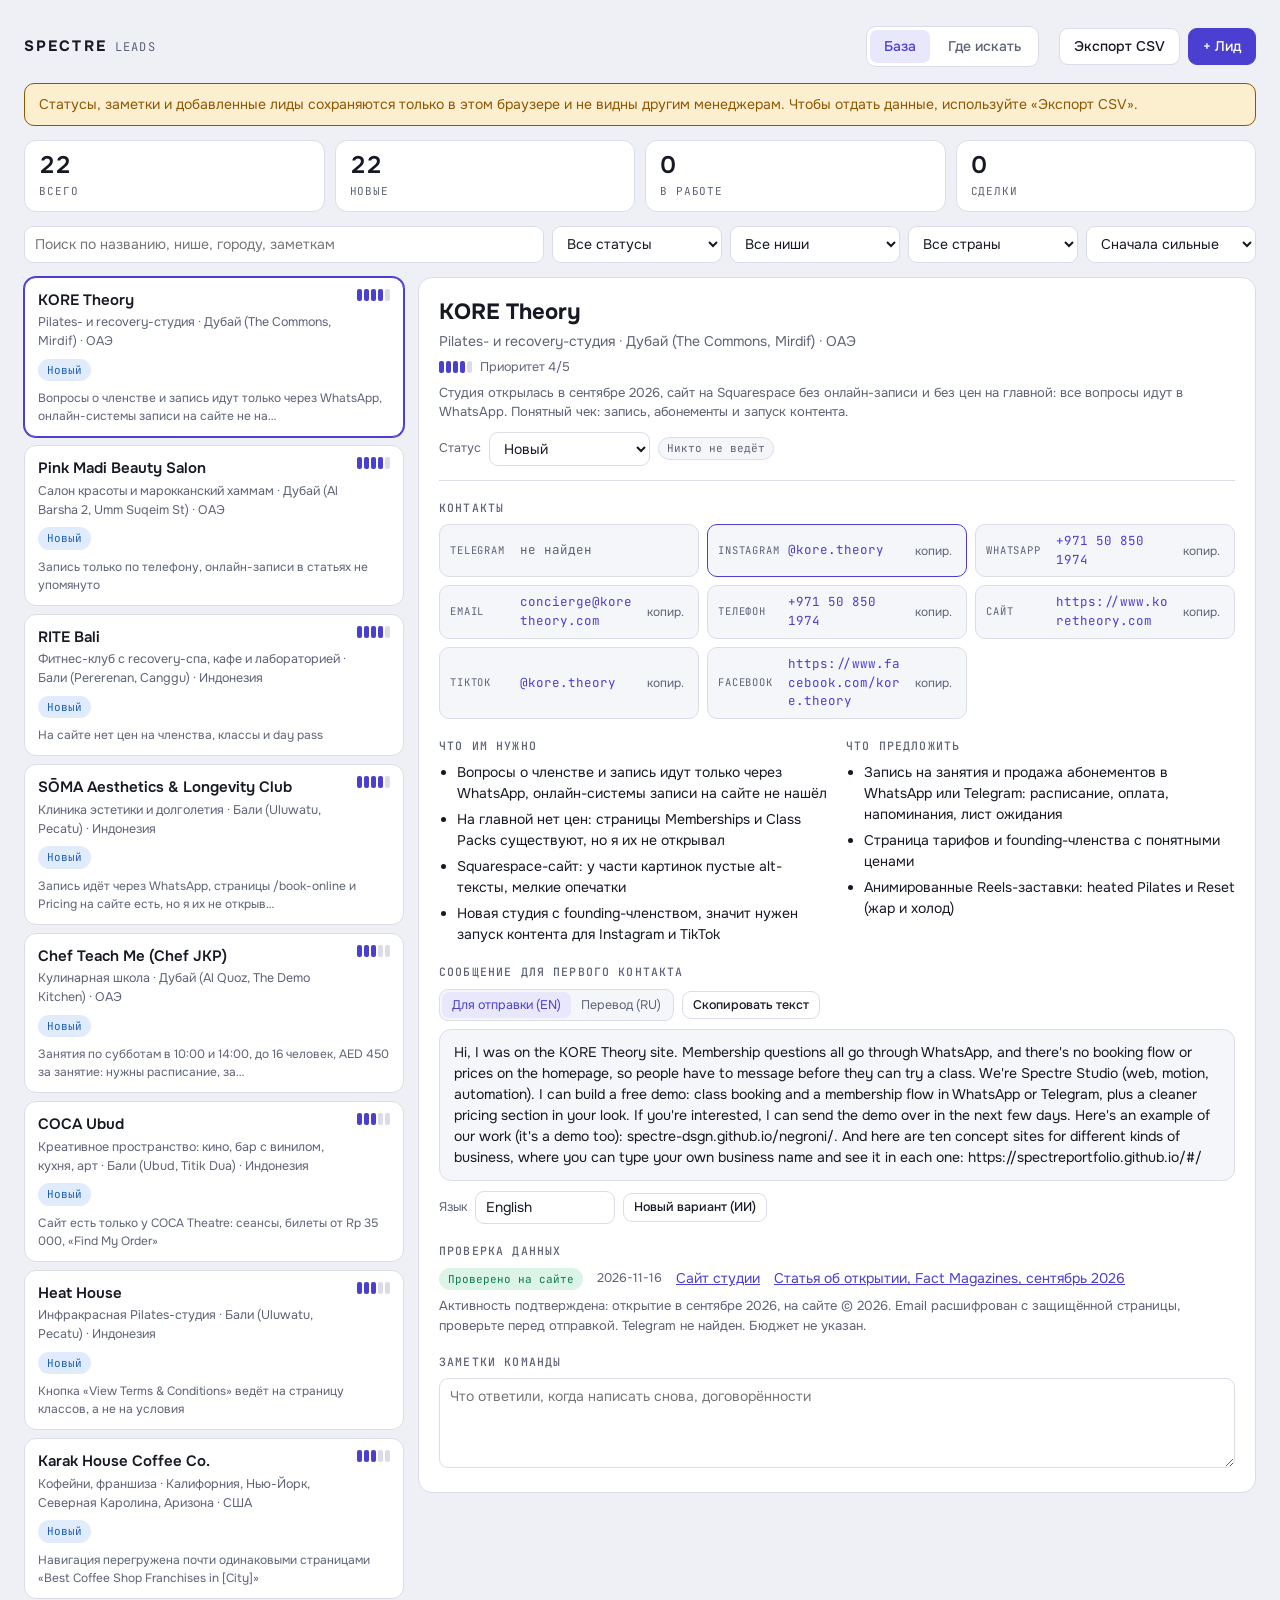
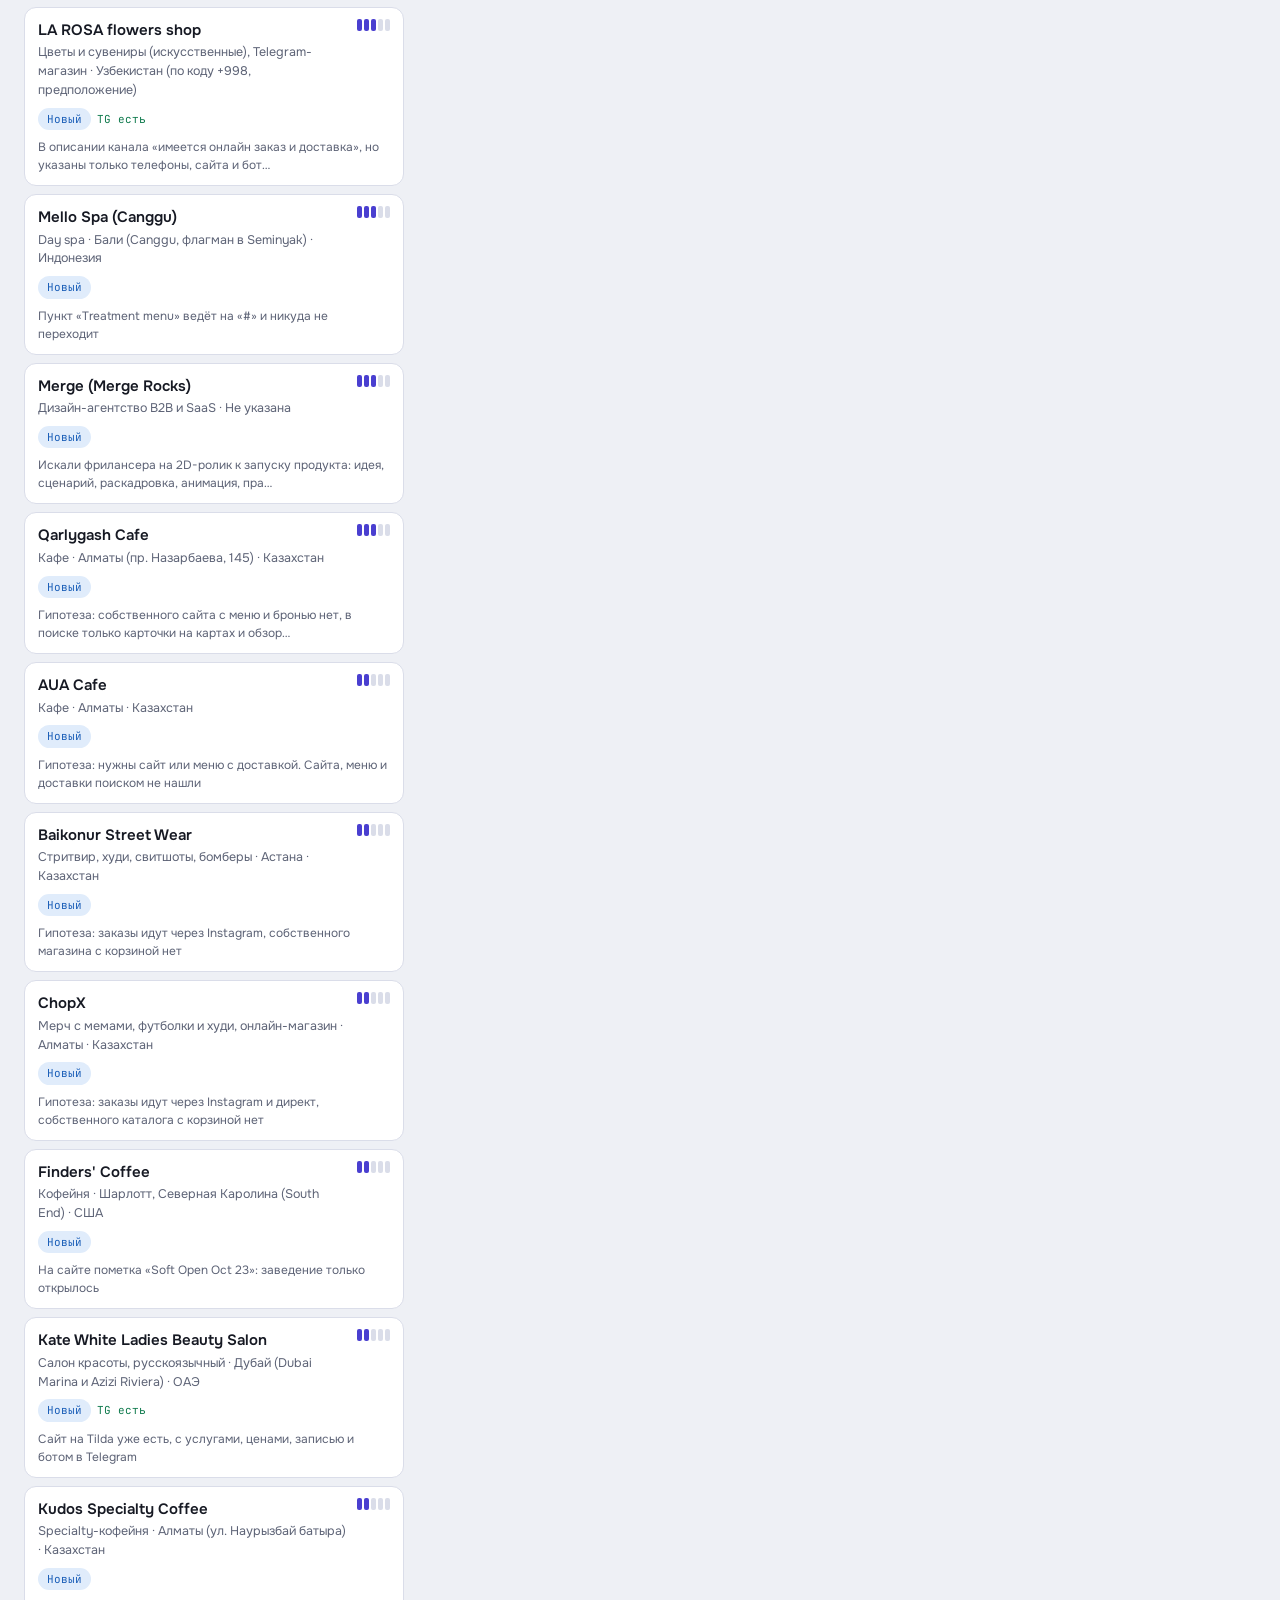
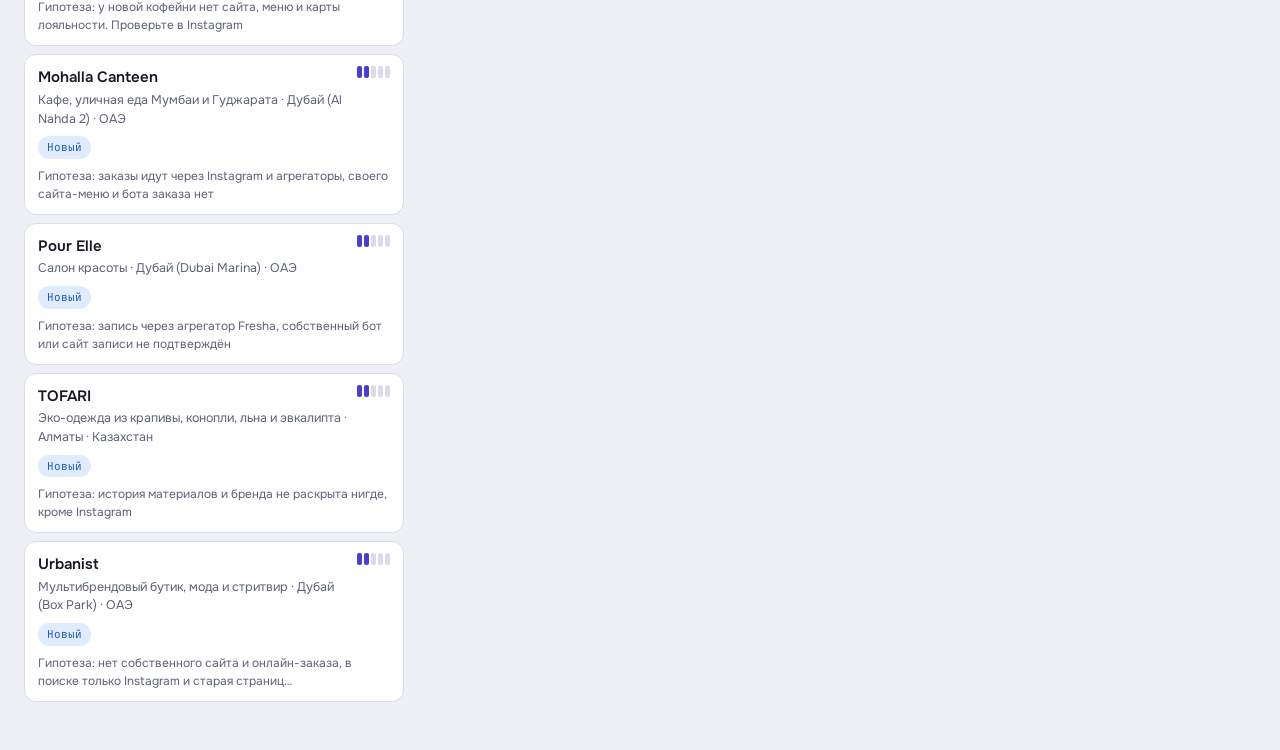
==== commit bbc55c02: "Update leads list: link to concept site" ====
--- a/leads-sxuan6u9o5zp/index.html
+++ b/leads-sxuan6u9o5zp/index.html
@@ -380,7 +380,7 @@
  ["Новости об открытиях",["Городские сайты об открытиях и разделы «скоро откроется» в местных СМИ.","Ищите «opening soon» + город + 2026.","Новый бизнес уже решил открыться, значит бюджет на бренд и сайт есть сейчас."]],
  ["Агентства и студии",["Агентства, которые публикуют вакансии motion и 3D-дизайнеров, часто берут подрядчиков.","Предложение: работа под белой этикеткой, быстрые сроки, тестовая анимация за свой счёт.","Контакты ищите в разделе «Hire us» или «Careers» на их сайте."]],
  ["Какой канал в каком регионе",["ОАЭ: Instagram и WhatsApp. Telegram работает у русскоязычных владельцев.","США, Великобритания, Европа: Instagram и email. Telegram встречается редко.","Грузия, Армения, Казахстан, Сербия: Telegram и Instagram.","Турция: Instagram и WhatsApp.","Юго-Восточная Азия: WhatsApp и Instagram, Telegram в крипто и e-commerce.","Это рабочие ориентиры, а не статистика. Проверяйте по профилю конкретного бизнеса."]],
- ["Первое сообщение",["До 80 слов, как живой человек: без поздравлений и без подписи с именем. Одна наблюдаемая проблема.","Без вопроса «можно прислать?». Пишите так: могу на днях прислать демо-версию, если интересно.","В конце две ссылки: пример работы (скажите, что это тоже демо) и наш сайт spectre-dsgn.github.io.","Демо делайте до ответа, 15-30 минут на мокап. Это ваш главный аргумент.","Цену в первом сообщении не называйте.","Повтор через 3 и через 7 дней, новым углом: показать готовый мокап.","Язык переписки как у клиента. Для местных бизнесов это язык страны."]],
+ ["Первое сообщение",["До 80 слов, как живой человек: без поздравлений и без подписи с именем. Одна наблюдаемая проблема.","Без вопроса «можно прислать?». Пишите так: могу на днях прислать демо-версию, если интересно.","В конце две ссылки: пример работы (скажите, что это тоже демо) и концепт-сайт https://spectreportfolio.github.io/#/ с десятью примерами под разные бизнесы, где можно вписать название заведения.","Демо делайте до ответа, 15-30 минут на мокап. Это ваш главный аргумент.","Цену в первом сообщении не называйте.","Повтор через 3 и через 7 дней, новым углом: показать готовый мокап.","Язык переписки как у клиента. Для местных бизнесов это язык страны."]],
  ["Как вносить лида",["Название, ниша, страна, город.","Контакты по приоритету: Telegram, Instagram, затем остальные.","Нужда: что именно вы увидели, а не общие слова.","Бюджет заполняйте только если он указан публично. Иначе оставьте пустым.","Источник и дата проверки в заметках."]]
 ];
 function renderHow(){
@@ -411,7 +411,7 @@
 function leadForAI(l){return {name:l.name,niche:l.niche,country:l.country,city:l.city,website:l.website,needs:l.needs,offer:l.offer,notes:l.notes,contacts:l.contacts}}
 async function genPitch(l){
   const lang=($("g-lang").value||"English").trim();
-  const prompt="Ты менеджер по продажам студии Spectre Studio: дизайн, анимация, 3D, сайты, Telegram-боты и автоматизация для бизнеса.\nНапиши первое холодное сообщение этому потенциальному клиенту.\nПравила: пиши как живой человек, коротко и просто, не больше 80 слов; без поздравлений и комплиментов; без имени и подписи отправителя и без шаблонных скобок; назови студию «Spectre Studio» один раз; одна конкретная наблюдаемая проблема из данных ниже; предложи бесплатную демо-версию и скажи, что можешь прислать её на днях, если им интересно (не спрашивай «можно прислать?»); ничего не выдумывай; без цены; в конце две ссылки: пример нашей работы, который тоже демо-версия, spectre-dsgn.github.io/negroni/ и наш сайт spectre-dsgn.github.io. Язык сообщения:"+lang+".\nДанные о клиенте (JSON):\n"+JSON.stringify(leadForAI(l))+"\nВерни только текст сообщения.";
+  const prompt="Ты менеджер по продажам студии Spectre Studio: дизайн, анимация, 3D, сайты, Telegram-боты и автоматизация для бизнеса.\nНапиши первое холодное сообщение этому потенциальному клиенту.\nПравила: пиши как живой человек, коротко и просто, не больше 80 слов; без поздравлений и комплиментов; без имени и подписи отправителя и без шаблонных скобок; назови студию «Spectre Studio» один раз; одна конкретная наблюдаемая проблема из данных ниже; предложи бесплатную демо-версию и скажи, что можешь прислать её на днях, если им интересно (не спрашивай «можно прислать?»); ничего не выдумывай; без цены; в конце две ссылки: пример нашей работы, который тоже демо-версия, spectre-dsgn.github.io/negroni/ и концепт-сайт https://spectreportfolio.github.io/#/ (десять примеров сайтов для разных бизнесов, где можно вписать название своего заведения). Язык сообщения:"+lang+".\nДанные о клиенте (JSON):\n"+JSON.stringify(leadForAI(l))+"\nВерни только текст сообщения.";
   const out=$("g-out");S.gen.ctl=new AbortController();S.gen.busy=true;S.gen.text="";
   $("g-run").disabled=true;$("g-stop").hidden=false;out.innerHTML='<div class="msg">Думаю…</div>';
   try{
@@ -441,7 +441,7 @@
   const info={name,niche:$("a-niche").value,country:$("a-country").value,city:$("a-city").value,website:$("a-site").value,telegram:$("a-tg").value,instagram:$("a-ig").value,notes:$("a-notes").value};
   const btn=$("a-ai");btn.disabled=true;btn.textContent="Думаю…";
   try{
-    const r=await sample.json("Ты менеджер по продажам студии Spectre Studio: дизайн, анимация, 3D, сайты, Telegram-боты, автоматизация для бизнеса.\nПо данным о потенциальном клиенте подготовь карточку. Используй только то, что есть в данных; ничего не выдумывай, если данных мало, пиши осторожно и коротко.\nВерни только JSON вида {\"needs\":[до 4 коротких пунктов на русском],\"offer\":[до 4 коротких пунктов на русском],\"pitch\":\"первое сообщение до 80 слов на языке рынка клиента (английский, если неясно), пиши как живой человек, без поздравлений, без имени и подписи отправителя, одна наблюдаемая проблема, предложи бесплатную демо-версию и скажи, что можешь прислать её на днях, если интересно (не спрашивай «можно прислать»), в конце две ссылки: пример работы, который тоже демо, spectre-dsgn.github.io/negroni/ и наш сайт spectre-dsgn.github.io\",\"pitch_lang\":\"EN или RU или другой двухбуквенный код\",\"pitch_ru\":\"перевод pitch на русский\"}.\nДанные (JSON):\n"+JSON.stringify(info),{cache:false});
+    const r=await sample.json("Ты менеджер по продажам студии Spectre Studio: дизайн, анимация, 3D, сайты, Telegram-боты, автоматизация для бизнеса.\nПо данным о потенциальном клиенте подготовь карточку. Используй только то, что есть в данных; ничего не выдумывай, если данных мало, пиши осторожно и коротко.\nВерни только JSON вида {\"needs\":[до 4 коротких пунктов на русском],\"offer\":[до 4 коротких пунктов на русском],\"pitch\":\"первое сообщение до 80 слов на языке рынка клиента (английский, если неясно), пиши как живой человек, без поздравлений, без имени и подписи отправителя, одна наблюдаемая проблема, предложи бесплатную демо-версию и скажи, что можешь прислать её на днях, если интересно (не спрашивай «можно прислать»), в конце две ссылки: пример работы, который тоже демо, spectre-dsgn.github.io/negroni/ и концепт-сайт https://spectreportfolio.github.io/#/ (десять примеров сайтов для разных бизнесов, где можно вписать название своего заведения)\",\"pitch_lang\":\"EN или RU или другой двухбуквенный код\",\"pitch_ru\":\"перевод pitch на русский\"}.\nДанные (JSON):\n"+JSON.stringify(info),{cache:false});
     if(Array.isArray(r.needs))$("a-needs").value=r.needs.join("\n");
     if(Array.isArray(r.offer))$("a-offer").value=r.offer.join("\n");
     if(r.pitch)$("a-pitch").value=r.pitch;
@@ -522,7 +522,7 @@
 });
 document.addEventListener("keydown",e=>{if(e.key==="Escape"&&!$("overlay").hidden)$("overlay").hidden=true});
 
-const DATA=[{"caveat":"Активность подтверждена: открытие в сентябре 2026, на сайте © 2026. Email расшифрован с защищённой страницы, проверьте перед отправкой. Telegram не найден. Бюджет не указан.","checked":"2026-11-16","city":"Дубай (The Commons, Mirdif)","confidence":"site","contacts":{"email":"concierge@koretheory.com","facebook":"https://www.facebook.com/kore.theory","instagram":"kore.theory","phone":"+971 50 850 1974","tiktok":"kore.theory","whatsapp":"+971 50 850 1974"},"country":"ОАЭ","evidence":[{"label":"Сайт студии","url":"https://www.koretheory.com"},{"label":"Статья об открытии, Fact Magazines, сентябрь 2026","url":"https://www.factmagazines.com/uae/dubai/kore-theory-dubai-wellness/"}],"fit":4,"fitWhy":"Студия открылась в сентябре 2026, сайт на Squarespace без онлайн-записи и без цен на главной: все вопросы идут в WhatsApp. Понятный чек: запись, абонементы и запуск контента.","name":"KORE Theory","needs":["Вопросы о членстве и запись идут только через WhatsApp, онлайн-системы записи на сайте не нашёл","На главной нет цен: страницы Memberships и Class Packs существуют, но я их не открывал","Squarespace-сайт: у части картинок пустые alt-тексты, мелкие опечатки","Новая студия с founding-членством, значит нужен запуск контента для Instagram и TikTok"],"niche":"Pilates- и recovery-студия","offer":["Запись на занятия и продажа абонементов в WhatsApp или Telegram: расписание, оплата, напоминания, лист ожидания","Страница тарифов и founding-членства с понятными ценами","Анимированные Reels-заставки: heated Pilates и Reset (жар и холод)"],"pitch":"Hi, I was on the KORE Theory site. Membership questions all go through WhatsApp, and there's no booking flow or prices on the homepage, so people have to message before they can try a class. We're Spectre Studio (web, motion, automation). I can build a free demo: class booking and a membership flow in WhatsApp or Telegram, plus a cleaner pricing section in your look. If you're interested, I can send the demo over in the next few days. Here's an example of our work (it's a demo too): spectre-dsgn.github.io/negroni/ and our own site: spectre-dsgn.github.io","pitch_lang":"EN","pitch_ru":"Здравствуйте! Смотрел сайт KORE Theory. Все вопросы о членстве идут через WhatsApp, на главной нет ни записи, ни цен, поэтому человеку нужно сначала написать, чтобы попробовать занятие. Мы Spectre Studio (сайты, моушн, автоматизация). Могу бесплатно собрать демо: запись на занятия и оформление членства в WhatsApp или Telegram, плюс более понятный блок с ценами в вашем стиле. Если интересно, на днях могу прислать демо-версию. Вот пример нашей работы, это тоже демо: spectre-dsgn.github.io/negroni/ и наш сайт: spectre-dsgn.github.io","website":"https://www.koretheory.com","id":"kore-theory-dubai"},{"caveat":"Ни Telegram, ни Instagram, ни WhatsApp подтверждены не были: известен только телефон из прессы. В ОАЭ у мобильного номера обычно есть WhatsApp, проверьте. Instagram найдите вручную. Владелица по прессе: Madiha Abaida. Активность: открытие 1 октября 2026, пресса 7 октября. Бюджет не указан.","checked":"2026-11-16","city":"Дубай (Al Barsha 2, Umm Suqeim St)","confidence":"listing","contacts":{"other":"В карточке Fresha указан другой номер: +971 4 547 9333. Instagram и сайт не найдены, ищите по названию «Pink Madi» вручную","phone":"+971 54 396 7274"},"country":"ОАЭ","evidence":[{"label":"Gulf News об открытии","url":"https://gulfnews.com/friday/madiha-abaida-unveils-pink-madi-a-moroccan-inspired-sanctuary-in-dubai-1.500687458"},{"label":"Khaleej Times об открытии, 7 октября 2026","url":"https://www.khaleejtimes.com/kt-engage/madiha-abaida-opens-the-doors-to-pink-madi-in-dubai-with-a-star-studded-celebration"}],"fit":4,"fitWhy":"Открылся 1 октября 2026, владелица известный дизайнер. Запись только по телефону, сайта и Instagram поиском не нашёл. Нужны сайт, запись и контент, пока клиентский поток только формируется.","name":"Pink Madi Beauty Salon","needs":["Запись только по телефону, онлайн-записи в статьях не упомянуто","Сайт и Instagram по поиску не нашёл","Много услуг: хаммам, head spa, ногти, массаж, приватные комнаты, значит нужны понятный прайс и выбор услуги","Салон новый, нужен запуск контента для соцсетей"],"niche":"Салон красоты и марокканский хаммам","offer":["Сайт с услугами, ценами и записью","Бот записи в WhatsApp и Instagram: выбор услуги, времени, предоплата за хаммам","Reels и анимация: хаммам, head spa, марокканская тема","Единый визуал салона"],"pitch":"Hi, I couldn't find a website or Instagram for Pink Madi, only the phone number for bookings. With hammam, head spa and private rooms, clients probably want to pick a service and a time online. We're Spectre Studio (web, motion, automation). I can make a free demo: a site with services and prices, and a booking bot for WhatsApp and Instagram, in your style. If you're interested, I can send the demo over in the next few days. Here's an example of our work (it's a demo too): spectre-dsgn.github.io/negroni/ and our own site: spectre-dsgn.github.io","pitch_lang":"EN","pitch_ru":"Здравствуйте! Не нашёл сайта и Instagram у Pink Madi, только телефон для записи. При хаммаме, head spa и приватных комнатах клиентам, скорее всего, хочется выбрать услугу и время онлайн. Мы Spectre Studio (сайты, моушн, автоматизация). Могу бесплатно сделать демо: сайт с услугами и ценами и бот записи в WhatsApp и Instagram в вашем стиле. Если интересно, на днях могу прислать демо-версию. Вот пример нашей работы, это тоже демо: spectre-dsgn.github.io/negroni/ и наш сайт: spectre-dsgn.github.io","id":"pink-madi-dubai"},{"caveat":"Активность подтверждена: открытие в январе 2026, на сайте свежие ресурсы. Telegram не найден. Дефекты сайта (язык, корзина, цены) перепроверьте глазами перед отправкой. Бюджет не указан.","checked":"2026-11-16","city":"Бали (Pererenan, Canggu)","confidence":"site","contacts":{"email":"contact@ritebali.com","instagram":"rite.bali","other":"LinkedIn: linkedin.com/company/rite-bali. Форма контактов на сайте с hCaptcha","phone":"+62 822 3665 9949","whatsapp":"+62 822 3665 9949"},"country":"Индонезия","evidence":[{"label":"Сайт клуба","url":"https://ritebali.com/"},{"label":"Статья об открытии, январь 2026","url":"https://whatsnewindonesia.com/bali/rite-bali-opens-new-wellness-sanctuary-pererenan"}],"fit":4,"fitWhy":"Крупный клуб, открылся в январе 2026: зал, recovery, кафе, The Lab. Сайт на Shopify без цен и без понятной онлайн-записи, членства обсуждаются в WhatsApp. Масштаб проекта подходит под пакет услуг, а не одну.","name":"RITE Bali","needs":["На сайте нет цен на членства, классы и day pass","Членства и Plus One Club обсуждаются через WhatsApp, онлайн-записи из страниц Memberships и Schedule не видно","Магазин Shopify пустой (пустая корзина), смысла в нём не видно","Переключатель English / 简体中文 ведёт на «#», опечатка «yourslef» в описании бокса, логотипы партнёров повторяются"],"niche":"Фитнес-клуб с recovery-спа, кафе и лабораторией","offer":["Онлайн-запись на классы и покупка членств с оплатой","WhatsApp-бот: вопросы о членстве, бронь, напоминания, Plus One Club","Редизайн сайта: цены, расписание, бонусы партнёров, рабочий выбор языка","Motion-контент для событий и запуска новых форматов"],"pitch":"Hi, I was on the RITE Bali site. Memberships, day passes and classes don't show prices, and booking seems to run through WhatsApp, so people have to message before they can join. We're Spectre Studio (web, motion, automation). I can put together a free demo: a membership and class booking flow with payment, plus a WhatsApp bot that handles questions and reminders, in RITE's look. If you're interested, I can send the demo over in the next few days. Here's an example of our work (it's a demo too): spectre-dsgn.github.io/negroni/ and our own site: spectre-dsgn.github.io","pitch_lang":"EN","pitch_ru":"Здравствуйте! Смотрел сайт RITE Bali. На членства, day pass и классы нет цен, а запись, похоже, идёт через WhatsApp, поэтому нужно сначала написать, чтобы вступить. Мы Spectre Studio (сайты, моушн, автоматизация). Могу бесплатно собрать демо: оформление членства и запись на классы с оплатой, плюс WhatsApp-бот для вопросов и напоминаний, в стиле RITE. Если интересно, на днях могу прислать демо-версию. Вот пример нашей работы, это тоже демо: spectre-dsgn.github.io/negroni/ и наш сайт: spectre-dsgn.github.io","website":"https://ritebali.com/","id":"rite-bali"},{"caveat":"Медицинская тематика: в сообщении и демо не обещайте результатов лечения. Активность подтверждена только © 2026 на сайте и WhatsApp-записью, датированных постов нет. Telegram не найден. Платформа, по признакам, Wix. Бюджет не указан.","checked":"2026-11-16","city":"Бали (Uluwatu, Pecatu)","confidence":"site","contacts":{"email":"contact@somalongevityclub.com","instagram":"somalongevityclub","other":"LinkedIn: linkedin.com/company/somalongevityclub. На сайте есть форма: имя, email, WhatsApp, сообщение","phone":"+62 811 2522 8000","whatsapp":"+62 811 2522 8000"},"country":"Индонезия","evidence":[{"label":"Сайт клиники","url":"https://www.somalongevityclub.com/"}],"fit":4,"fitWhy":"Клиника с медицинским директором и выездной услугой, такому бизнесу важен доверительный сайт. Запись через WhatsApp, на сайте опечатки и перепутанные ссылки, цен на главной нет.","name":"SŌMA Aesthetics & Longevity Club","needs":["Запись идёт через WhatsApp, страницы /book-online и Pricing на сайте есть, но я их не открывал","На главной нет цен","Опечатки: «Laser Tatoo Removal» в меню, «SOAM» в alt-тексте, «Weight Management» в меню дважды","Кнопка «Our Clinic» ведёт на страницу мобильной капельницы, блок «Results» без подписей, alt-тексты из имён файлов (например «OIP.jpeg»)"],"niche":"Клиника эстетики и долголетия","offer":["Сайт с понятными услугами, ценами и записью на консультацию","WhatsApp-ассистент: сбор запроса, предварительный подбор процедуры, запись, напоминания","Галерея результатов с подписями (с согласия пациентов, без обещаний лечения)","Анимированные ролики о процедурах для Instagram"],"pitch":"Hi, I looked at the SŌMA site. Bookings go through WhatsApp, prices aren't on the homepage, and a few details are off: the “Our Clinic” button opens the mobile IV page, and there's a typo in “Laser Tatoo Removal”. We're Spectre Studio (web, design, automation). I can make a free demo: a cleaner site with online consultation booking and a WhatsApp assistant that collects the request before your team replies. If you're interested, I can send the demo over in the next few days. Here's an example of our work (it's a demo too): spectre-dsgn.github.io/negroni/ and our own site: spectre-dsgn.github.io","pitch_lang":"EN","pitch_ru":"Здравствуйте! Смотрел сайт SŌMA. Запись идёт через WhatsApp, цен на главной нет, и есть мелочи: кнопка «Our Clinic» открывает страницу мобильной капельницы, а в «Laser Tatoo Removal» опечатка. Мы Spectre Studio (сайты, дизайн, автоматизация). Могу бесплатно сделать демо: более чистый сайт с онлайн-записью на консультацию и WhatsApp-ассистента, который собирает запрос до ответа вашей команды. Если интересно, на днях могу прислать демо-версию. Вот пример нашей работы, это тоже демо: spectre-dsgn.github.io/negroni/ и наш сайт: spectre-dsgn.github.io","website":"https://www.somalongevityclub.com/","id":"soma-longevity-bali"},{"caveat":"Активность подтверждена: сеансы на 17 ноября 2026, открытие 30 октября. Владелец не назван, в статье упомянут генеральный менеджер Titik Dua Fonny Makatita. Telegram не найден. Бюджет не указан.","checked":"2026-11-16","city":"Бали (Ubud, Titik Dua)","confidence":"site","contacts":{"email":"info@titikdua.id","instagram":"cocaubud","phone":"+62 811 9693 9391","whatsapp":"+62 811 9693 9391"},"country":"Индонезия","evidence":[{"label":"Статья об открытии","url":"https://whatsnewindonesia.com/bali/newly-opened-ubud-creative-house-coca-ubud"},{"label":"Сайт COCA Theatre","url":"https://theatre.titikdua.id"}],"fit":3,"fitWhy":"Открылось 30 октября 2026. Сайт есть только у кинотеатра, отдельной страницы для кухни, бара Selekta и арт-пространства не нашёл. Нужны общий сайт, бронь и афиши.","name":"COCA Ubud","needs":["Сайт есть только у COCA Theatre: сеансы, билеты от Rp 35 000, «Find My Order»","Единого сайта COCA с кухней, баром Selekta, галереей и расписанием событий не нашёл","На сайте кинотеатра нет ссылок на Instagram и WhatsApp, у многих картинок пустые alt, часть описаний обрезана, у «Soon» нет дат","WhatsApp указан как контакт для COCA Dining, Selekta и общих вопросов"],"niche":"Креативное пространство: кино, бар с винилом, кухня, арт","offer":["Общий сайт COCA: кино, кухня, Selekta, Art Space, расписание событий","Бот бронирования столиков и билетов в WhatsApp","Анимированные афиши событий для Instagram","Исправление сайта кинотеатра: ссылки, описания, даты"],"pitch":"Hi, I saw COCA Ubud has a site for the theatre, but I couldn't find one place covering the dining, the Selekta bar and the art space. We're Spectre Studio (web, motion, automation). I can make a free demo: a single COCA site with the weekly programme and a WhatsApp bot for table and ticket bookings, plus animated posters for events. If you're interested, I can send the demo over in the next few days. Here's an example of our work (it's a demo too): spectre-dsgn.github.io/negroni/ and our own site: spectre-dsgn.github.io","pitch_lang":"EN","pitch_ru":"Здравствуйте! Увидел, что у COCA Ubud есть сайт кинотеатра, но не нашёл единой страницы про кухню, бар Selekta и арт-пространство. Мы Spectre Studio (сайты, моушн, автоматизация). Могу бесплатно сделать демо: общий сайт COCA с программой на неделю и WhatsApp-бот для бронирования столиков и билетов, плюс анимированные афиши событий. Если интересно, на днях могу прислать демо-версию. Вот пример нашей работы, это тоже демо: spectre-dsgn.github.io/negroni/ и наш сайт: spectre-dsgn.github.io","website":"https://theatre.titikdua.id","id":"coca-ubud"},{"caveat":"Собственных каналов школы не нашёл: пишите в Instagram подкаста или через форму на сайте шефа. Активность подтверждена: старт занятий 31 октября и 7 ноября 2026. Платформа сайта, по признакам, Webflow. Бюджет не указан.","checked":"2026-11-16","city":"Дубай (Al Quoz, The Demo Kitchen)","confidence":"listing","contacts":{"instagram":"chefjkppodcast","other":"Instagram принадлежит подкасту шефа, не самой школе. LinkedIn: james-knight-paccheco-447b1b17. YouTube: @ChefJKP","tiktok":"jamesknightpaccheco"},"country":"ОАЭ","evidence":[{"label":"Статья о школе, Fact Magazines","url":"https://www.factmagazines.com/uae/dubai/chef-teach-me-dubai-cooking-classes"},{"label":"Сайт шефа","url":"https://chefjkp.com"}],"fit":3,"fitWhy":"Школа стартовала 31 октября 2026, занятия по AED 450. Личный сайт шефа школу не упоминает, страницы записи не нашёл. Контакт найден только личный: Instagram подкаста шефа.","name":"Chef Teach Me (Chef JKP)","needs":["Занятия по субботам в 10:00 и 14:00, до 16 человек, AED 450 за занятие: нужны расписание, запись и оплата","Сайт шефа школу не упоминает и страницы записи не содержит","Форма подписки показывает ошибку, три кнопки «Learn More» ведут в одно место","Записей на занятия пока не видно, значит они, скорее всего, идут в личных сообщениях"],"niche":"Кулинарная школа","offer":["Лендинг школы: программа занятий, календарь, цена, запись и оплата","Бот в WhatsApp или Telegram: места, бронь, напоминания, лист ожидания","Видеовизитка и анимированные анонсы мастер-классов"],"pitch":"Hi, I read about Chef Teach Me opening on 31 October. I couldn't find a page where people book a class: the chefjkp.com site doesn't mention the school yet. We're Spectre Studio (web, motion, automation). I can make a free demo: a school page with the class calendar, payment, and a WhatsApp bot for seats and reminders. If you're interested, I can send the demo over in the next few days. Here's an example of our work (it's a demo too): spectre-dsgn.github.io/negroni/ and our own site: spectre-dsgn.github.io","pitch_lang":"EN","pitch_ru":"Здравствуйте! Прочитал, что Chef Teach Me открылась 31 октября. Не нашёл страницы, где можно записаться на занятие: сайт chefjkp.com школу пока не упоминает. Мы Spectre Studio (сайты, моушн, автоматизация). Могу бесплатно сделать демо: страницу школы с календарём занятий, оплатой и WhatsApp-ботом для мест и напоминаний. Если интересно, на днях могу прислать демо-версию. Вот пример нашей работы, это тоже демо: spectre-dsgn.github.io/negroni/ и наш сайт: spectre-dsgn.github.io","website":"https://chefjkp.com","id":"chef-teach-me-dubai"},{"caveat":"Активность подтверждена: © 2026 и загрузки на сайте от апреля 2026. Страницы Classes и Membership не открывал. Telegram не найден. Бюджет не указан.","checked":"2026-11-16","city":"Бали (Uluwatu, Pecatu)","confidence":"site","contacts":{"email":"hello@heat-house.com","instagram":"heathouse","other":"Второй email: heathouse01@gmail.com","phone":"+62 813 3961 946","whatsapp":"+62 813 3961 946"},"country":"Индонезия","evidence":[{"label":"Сайт студии","url":"https://heat-house.com/about/"},{"label":"Подборка новых мест Бали","url":"https://thehoneycombers.com/bali/new-in-bali-hotels-attractions"}],"fit":3,"fitWhy":"Небольшая студия с рабочим WordPress-сайтом и записью через стороннюю платформу. Нужны единая воронка пробного занятия и членства и контент, но срочной проблемы нет.","name":"Heat House","needs":["Кнопка «View Terms & Conditions» ведёт на страницу классов, а не на условия","В контактах два разных email (hello@ и gmail)","На странице виден один тариф (пробные 3 занятия за IDR 600 000), остальные цены не видел","Запись идёт на внешнюю платформу rezerv.co, единого пути «пробное → членство» на сайте нет"],"niche":"Инфракрасная Pilates-студия","offer":["Воронка пробного занятия: запись, оплата, напоминания в WhatsApp","Страница членств и пакетов с ценами","Анимированные Reels про heated Pilates"],"pitch":"Hi, I was looking at the Heat House site. The Terms button opens the classes page, and booking sits on a separate platform, so a trial class isn't one clear path. We're Spectre Studio (web, motion, automation). I can make a free demo: trial class booking, payment and WhatsApp reminders in one flow, in your look. If you're interested, I can send the demo over in the next few days. Here's an example of our work (it's a demo too): spectre-dsgn.github.io/negroni/ and our own site: spectre-dsgn.github.io","pitch_lang":"EN","pitch_ru":"Здравствуйте! Смотрел сайт Heat House. Кнопка с условиями открывает страницу классов, а запись вынесена на отдельную платформу, поэтому пробное занятие не выглядит единым путём. Мы Spectre Studio (сайты, моушн, автоматизация). Могу бесплатно сделать демо: запись на пробное, оплата и напоминания в WhatsApp в одной воронке, в вашем стиле. Если интересно, на днях могу прислать демо-версию. Вот пример нашей работы, это тоже демо: spectre-dsgn.github.io/negroni/ и наш сайт: spectre-dsgn.github.io","website":"https://heat-house.com/","id":"heat-house-uluwatu"},{"caveat":"Собственник и руководитель маркетинга на сайте не названы. Сначала найдите контакт через форму франшизы или LinkedIn.","checked":"2026-10-28","city":"Калифорния, Нью-Йорк, Северная Каролина, Аризона","confidence":"site","contacts":{"instagram":"karakhousecoffee","other":"Прямых email и телефона на сайте нет. Канал связи: страница франшизы на сайте и интернет-магазин karakhousestore.com"},"country":"США","evidence":[{"label":"Сайт","url":"https://karakhousecoffee.com"}],"fit":3,"fitWhy":"Растущая франшиза с несколькими точками. Бюджет вероятно корпоративный, но решает не одна точка, а головной офис, найти человека сложнее.","name":"Karak House Coffee Co.","needs":["Навигация перегружена почти одинаковыми страницами «Best Coffee Shop Franchises in [City]»","Тонкая главная страница, меню только ссылкой, нет прямых контактов","Списки городов на сайте расходятся между собой","Заказ только через приложение, веб-заказа на главной не видно"],"niche":"Кофейни, франшиза","offer":["Лендинг для франшизы с формой заявки и калькулятором вложений","3D-рендеры напитков и анимированные ролики для соцсетей","Единое меню с фото и онлайн-заказом"],"pitch":"Hi, I was on the Karak House site and noticed the menu has lots of near-duplicate city pages, and there's no direct way for someone interested in a franchise to reach you. We're Spectre Studio: franchise landing pages, 3D drink renders, short motion for social. I can put together a free concept of a cleaner homepage and franchise page in your branding. If you're interested, I can send the demo over in the next few days. Here's an example of our work (it's a demo too): spectre-dsgn.github.io/negroni/ and our own site: spectre-dsgn.github.io","pitch_lang":"EN","pitch_ru":"Здравствуйте! Заходил на сайт Karak House: в меню много почти одинаковых страниц по городам, а у тех, кто интересуется франшизой, нет прямого способа с вами связаться. Мы Spectre Studio: лендинги для франшиз, 3D-рендеры напитков, короткий моушн для соцсетей. Могу бесплатно собрать концепт чистой главной и страницы франшизы в вашем стиле. Если интересно, на днях могу прислать демо-версию. Вот пример нашей работы, это тоже демо: spectre-dsgn.github.io/negroni/ и наш сайт: spectre-dsgn.github.io","website":"https://karakhousecoffee.com","id":"karak-house-coffee"},{"caveat":"Данные только из каталога каналов. Сам канал в Telegram не открывали: проверьте, что он активен, и найдите, кто владелец. Страну вывели по коду телефона, это не факт.","checked":"2026-10-28","city":"","confidence":"listing","contacts":{"other":"Второй телефон: +998 90 906 0960","phone":"+998 90 922 2390","telegram":"larosa_flowersshop"},"country":"Узбекистан (по коду +998, предположение)","evidence":[{"label":"Канал в каталоге Telemetr","url":"https://telemetr.me/content/larosa_flowersshop"}],"fit":3,"fitWhy":"Маленький канал (около 120 подписчиков), чек небольшой, зато чистый Telegram-лид для бота-магазина.","name":"LA ROSA flowers shop","needs":["В описании канала «имеется онлайн заказ и доставка», но указаны только телефоны, сайта и бота нет","Продаёт букеты, комнатные растения и сувениры через посты в канале, каталога с корзиной не видно","Заказы, по всей видимости, обрабатываются вручную"],"niche":"Цветы и сувениры (искусственные), Telegram-магазин","offer":["Telegram-бот магазин или mini app: каталог, корзина, заказ в один клик","Уведомления владельцу о новых заказах","Дизайн карточек товаров и анимированные баннеры к праздникам"],"pitch":"Здравствуйте! Увидел ваш канал LA ROSA: для заказа указаны только телефоны, каталога с корзиной не видно. Мы Spectre Studio, делаем Telegram-магазины. Могу бесплатно собрать демо: бот-магазин с вашими букетами, корзиной и заказом в один клик, в вашем стиле. Если интересно, на днях могу прислать демо-версию. Вот пример нашей работы, это тоже демо: spectre-dsgn.github.io/negroni/ и наш сайт: spectre-dsgn.github.io","pitch_lang":"RU","id":"la-rosa-flowers"},{"caveat":"Активность подтверждена: загрузки на сайте за октябрь 2026. Онлайн-запись у них уже работает через Zenoti, не называйте её проблемой. Telegram не найден. Бюджет не указан.","checked":"2026-11-16","city":"Бали (Canggu, флагман в Seminyak)","confidence":"site","contacts":{"email":"info@mellospa.co","instagram":"mello.spa","phone":"+62 811 3099 2525","whatsapp":"+62 811 3099 2525"},"country":"Индонезия","evidence":[{"label":"Страница Canggu","url":"https://mellospa.co/canggu/"},{"label":"Подборка новых мест Бали","url":"https://thehoneycombers.com/bali/new-in-bali-hotels-attractions"}],"fit":3,"fitWhy":"Вторая студия, сайт на WordPress уже с онлайн-записью через Zenoti. Поэтому потребность в меню с ценами, сертификатах и контенте для запуска новой точки, а не в записи.","name":"Mello Spa (Canggu)","needs":["Пункт «Treatment menu» ведёт на «#» и никуда не переходит","Видна одна цена (Signature Massage от IDR 500K), остальных на странице нет","У части картинок и логотипов пустые alt-тексты","Подарочные сертификаты оформляются только через WhatsApp"],"niche":"Day spa","offer":["Страница меню процедур с ценами и пакетами","Покупка подарочных сертификатов онлайн","Launch-контент для Canggu: анимированные заставки и ролики","WhatsApp-напоминания и повторная запись"],"pitch":"Hi, I was on the Mello Spa Canggu page. The “Treatment menu” link doesn't open anything and only one price is visible, and gift vouchers go through WhatsApp. We're Spectre Studio (web, motion, automation). I can make a free demo: a treatment menu page with prices and online gift vouchers, plus a short animated intro for the Canggu studio. If you're interested, I can send the demo over in the next few days. Here's an example of our work (it's a demo too): spectre-dsgn.github.io/negroni/ and our own site: spectre-dsgn.github.io","pitch_lang":"EN","pitch_ru":"Здравствуйте! Смотрел страницу Mello Spa в Canggu. Ссылка «Treatment menu» никуда не ведёт, видна только одна цена, а подарочные сертификаты оформляются через WhatsApp. Мы Spectre Studio (сайты, моушн, автоматизация). Могу бесплатно сделать демо: страницу меню процедур с ценами и онлайн-сертификаты, плюс короткую анимированную заставку для студии в Canggu. Если интересно, на днях могу прислать демо-версию. Вот пример нашей работы, это тоже демо: spectre-dsgn.github.io/negroni/ и наш сайт: spectre-dsgn.github.io","website":"https://mellospa.co/canggu/","id":"mello-spa-canggu"},{"caveat":"Бюджет в вакансии не указан: там просят назвать свою цену. Telegram и email не найдены.","checked":"2026-10-28","city":"","confidence":"site","contacts":{"instagram":"mergerocks","other":"Форма «Get a quote / Book a call»: merge.rocks/hire-us. Behance: behance.net/MergeRocks. Dribbble: dribbble.com/mergerocks"},"country":"Не указана","evidence":[{"label":"Сайт агентства","url":"https://merge.rocks"},{"label":"Страница вакансии","url":"https://jobs.merge.rocks/freelance-motion-designer"}],"fit":3,"fitWhy":"Агентство, которое искало фрилансера-моушн-дизайнера. Это путь к постоянным субподрядным заказам, а не к разовому клиенту.","name":"Merge (Merge Rocks)","needs":["Искали фрилансера на 2D-ролик к запуску продукта: идея, сценарий, раскадровка, анимация, правки","Заявки на ту вакансию закрыты, потребность в моушн у агентства остаётся: услуга указана на сайте","100+ стартапов в клиентах, значит поток роликов и лендингов постоянный"],"niche":"Дизайн-агентство B2B и SaaS","offer":["Моушн, 3D и ролики для запуска продуктов под белой этикеткой","Разработка лендингов на Webflow как субподряд","Тестовая анимация по одному из их кейсов за свой счёт"],"pitch":"Hi, I saw you were looking for a motion designer for 2D product launch videos. If there's overflow, we're Spectre Studio and can take launch videos and explainers end to end: concept, storyboard, animation, 3D and revisions, with fast turnaround. I can also do a free 10-second test animation based on one of your case studies. If you're interested, I can send the demo over in the next few days. Here's an example of our work (it's a demo too): spectre-dsgn.github.io/negroni/ and our own site: spectre-dsgn.github.io","pitch_lang":"EN","pitch_ru":"Здравствуйте! Видел, что вы искали моушн-дизайнера для 2D-роликов к запуску продуктов. Если есть перегруз, мы Spectre Studio и можем взять ролики и объясняющие видео целиком: идея, раскадровка, анимация, 3D и правки, быстро. Могу также бесплатно сделать 10-секундную тестовую анимацию по одному из ваших кейсов. Если интересно, на днях могу прислать демо-версию. Вот пример нашей работы, это тоже демо: spectre-dsgn.github.io/negroni/ и наш сайт: spectre-dsgn.github.io","website":"https://merge.rocks","id":"merge-rocks-agency"},{"caveat":"Instagram взят из обзора и не открывался. Телефон из карточки карт. Перед отправкой проверьте в Instagram, есть ли у них сайт и бронь, и подставьте в сообщение то, что увидите.","checked":"2026-10-28","city":"Алматы (пр. Назарбаева, 145)","confidence":"listing","contacts":{"instagram":"qarlygash_cafe","phone":"+7 707 329 55 66"},"country":"Казахстан","evidence":[{"label":"Обзор новых мест Алматы, апрель 2026","url":"https://www.weproject.media/articles/detail/chto-novogo-v-almaty-kafe-bary-i-prostranstva-dlya-otdykha/"},{"label":"Карточка на Yandex Maps","url":"https://yandex.com/maps/org/23068226086"}],"fit":3,"fitWhy":"Кафе с историей: переосмысление легендарного «Карлыгаш» 1967 года, рейтинг 5.0 на 257 оценках. Сильный бренд для моушн и сайта, но потребность пока гипотеза.","name":"Qarlygash Cafe","needs":["Гипотеза: собственного сайта с меню и бронью нет, в поиске только карточки на картах и обзор WE Project","Онлайн-заказа и доставки на официальных страницах не найдено","История места сильная, но негде её рассказать кроме соцсетей"],"niche":"Кафе","offer":["Страница с историей места, меню и бронью стола через Telegram или WhatsApp","Анимированный ролик о возрождении «Карлыгаш» для Instagram","3D-визуалы фирменных блюд и ретро-брендинг"],"pitch":"Здравствуйте! Читал про возрождение «Карлыгаша». Собственного сайта с меню и бронью у кафе не нашёл, только карточки на картах. Мы Spectre Studio (дизайн, анимация, сайты, боты). Могу бесплатно собрать демо: страницу с меню, историей места и бронью стола через Telegram или WhatsApp. Если интересно, на днях могу прислать демо-версию. Вот пример нашей работы, это тоже демо: spectre-dsgn.github.io/negroni/ и наш сайт: spectre-dsgn.github.io","pitch_lang":"RU","id":"qarlygash-cafe-almaty"},{"caveat":"Instagram взят из обзора и не открывался. Прежде чем писать, найдите конкретную проблему и добавьте её в текст.","checked":"2026-10-28","city":"Алматы","confidence":"unverified","contacts":{"instagram":"aua.cafe.almaty"},"country":"Казахстан","evidence":[{"label":"Обзор новых мест Алматы, апрель 2026","url":"https://www.weproject.media/articles/detail/chto-novogo-v-almaty-kafe-bary-i-prostranstva-dlya-otdykha/"}],"fit":2,"fitWhy":"Новое кафе из апрельского обзора 2026. Кроме Instagram ничего не найдено, потребность не подтверждена.","name":"AUA Cafe","needs":["Гипотеза: нужны сайт или меню с доставкой. Сайта, меню и доставки поиском не нашли","Сначала проверьте Instagram: возможно, всё уже есть там"],"niche":"Кафе","offer":["Страница с меню и бронью","Простой бот заказа в Telegram","Анимация для Reels"],"pitch":"Здравствуйте! Увидел AUA Cafe в подборке новых мест Алматы. Мы Spectre Studio, делаем сайты-меню, Telegram-ботов для заказа и анимацию для Reels. Могу бесплатно собрать демо: страницу с меню и бронью в вашем стиле. Если интересно, на днях могу прислать демо-версию. Вот пример нашей работы, это тоже демо: spectre-dsgn.github.io/negroni/ и наш сайт: spectre-dsgn.github.io","pitch_lang":"RU","id":"aua-cafe-almaty"},{"caveat":"Instagram и телефон только из подборки, дата статьи неизвестна. Телефон не подтверждён. Профиль не открывали.","checked":"2026-10-28","city":"Астана","confidence":"unverified","contacts":{"instagram":"baikonurstreetwear","other":"Номер 8 702 809 11 92 из подборки, мог относиться к соседнему бренду, проверьте"},"country":"Казахстан","evidence":[{"label":"Подборка казахстанских брендов (sxodim)","url":"https://sxodim.com/astana/article/interesnye-kazahstanskie-brendy-v-astane"}],"fit":2,"fitWhy":"Бренд с яркой космической темой, просится в 3D и анимацию. Потребность гипотеза, данных мало.","name":"Baikonur Street Wear","needs":["Гипотеза: заказы идут через Instagram, собственного магазина с корзиной нет","Тема космоса и уличной культуры, значит нужен сильный визуал для дропов"],"niche":"Стритвир, худи, свитшоты, бомберы","offer":["3D-заставка и страница дропа с предзаказом","Telegram-бот: уведомления о новых дропах, предзаказ, оплата","Анимированные Reels-анонсы коллекций"],"pitch":"Здравствуйте! Увидел Baikonur Street Wear в подборке: тема космоса и уличной культуры просится в 3D и анимацию. Мы Spectre Studio (дизайн, анимация, 3D). Могу бесплатно сделать демо: 3D-заставку и страницу дропа с предзаказом в Telegram. Если интересно, на днях могу прислать демо-версию. Вот пример нашей работы, это тоже демо: spectre-dsgn.github.io/negroni/ и наш сайт: spectre-dsgn.github.io","pitch_lang":"RU","id":"baikonur-streetwear-astana"},{"caveat":"Единственный источник это подборка с Instagram, дата статьи неизвестна. Профиль не открывали. Посмотрите его и вставьте в сообщение одно конкретное наблюдение.","checked":"2026-10-28","city":"Алматы","confidence":"unverified","contacts":{"instagram":"chopx.kz"},"country":"Казахстан","evidence":[{"label":"Подборка казахстанских брендов (sxodim)","url":"https://sxodim.com/astana/article/interesnye-kazahstanskie-brendy-v-astane"}],"fit":2,"fitWhy":"Онлайн-бренд с доставкой по стране. Подходит Telegram-магазин, но потребность гипотеза: сайт и бота поиском не нашли.","name":"ChopX","needs":["Гипотеза: заказы идут через Instagram и директ, собственного каталога с корзиной нет","Сайт и Telegram поиском не найдены"],"niche":"Мерч с мемами, футболки и худи, онлайн-магазин","offer":["Telegram-магазин: каталог принтов, корзина, оплата в чате","Анимированные drop-анонсы для Instagram и TikTok","Страница коллекции с предзаказом"],"pitch":"Здравствуйте! Увидел ChopX в подборке казахстанских брендов: онлайн-магазин с мемными принтами. Для такого мерча хорошо работает Telegram-магазин: каталог, корзина и оплата в чате. Мы Spectre Studio. Могу бесплатно собрать демо с вашими принтами. Если интересно, на днях могу прислать демо-версию. Вот пример нашей работы, это тоже демо: spectre-dsgn.github.io/negroni/ и наш сайт: spectre-dsgn.github.io","pitch_lang":"RU","id":"chopx-almaty"},{"caveat":"Подпись «Sadie» в истории бренда не подтверждена как владелец, в сообщении имя не используется.","checked":"2026-10-28","city":"Шарлотт, Северная Каролина (South End)","confidence":"site","contacts":{"email":"hello@finderscoffee.com","instagram":"thefinderscoffee"},"country":"США","evidence":[{"label":"Сайт","url":"https://finderscoffee.com"}],"fit":2,"fitWhy":"Недавнее открытие, но сайт уже рабочий, с онлайн-заказом. Небольшой чек, зато быстрое решение.","name":"Finders' Coffee","needs":["На сайте пометка «Soft Open Oct 23»: заведение только открылось","Нет полного меню с ценами, нет программы лояльности и телефона","Опечатки в тексте («gentile acidity», «a subtle of jasmine»)","Есть сестринская пекарня Littl Madeleine (littlmade.com), сайт не открылся для проверки"],"niche":"Кофейня","offer":["Страница меню с QR-кодом для стойки","Карта лояльности через чат-бота","Анимированные заставки для Instagram"],"pitch":"Hi, I was looking at the Finders' Coffee site: there's no full menu with prices yet, and no loyalty option. We're Spectre Studio (web, motion, bots). I can make a free demo: a menu page with a QR code for the counter and a loyalty card inside a chat bot, in your look. If you're interested, I can send the demo over in the next few days. Here's an example of our work (it's a demo too): spectre-dsgn.github.io/negroni/ and our own site: spectre-dsgn.github.io","pitch_lang":"EN","pitch_ru":"Здравствуйте! Смотрел сайт Finders' Coffee: пока нет полного меню с ценами и нет программы лояльности. Мы Spectre Studio (сайты, моушн, боты). Могу бесплатно сделать демо: страницу меню с QR-кодом для стойки и карту лояльности в чат-боте в вашем стиле. Если интересно, на днях могу прислать демо-версию. Вот пример нашей работы, это тоже демо: spectre-dsgn.github.io/negroni/ и наш сайт: spectre-dsgn.github.io","website":"https://finderscoffee.com","id":"finders-coffee-charlotte"},{"caveat":"Telegram-контакт это их бот записи, а не человек. Пишите в Instagram или WhatsApp. Дефекты мелкие, не представляйте их как проблемы сайта, заходите с контентом. Бюджет не указан.","checked":"2026-10-28","city":"Дубай (Dubai Marina и Azizi Riviera)","confidence":"site","contacts":{"facebook":"https://www.facebook.com/katewhitebeautysalon/","instagram":"katewhitesalon","other":"Телефон Azizi Riviera: +971 4 271 3900","phone":"+971 50 402 1770","telegram":"Katewhitesalon_bot","whatsapp":"+971 4 568 9534"},"country":"ОАЭ","evidence":[{"label":"Сайт салона","url":"https://www.katewhite.ae"}],"fit":2,"fitWhy":"Две точки и русскоязычный сайт с ценами и онлайн-записью. Базовая потребность уже закрыта, поэтому заходить нужно с контентом, а не с сайтом.","name":"Kate White Ladies Beauty Salon","needs":["Сайт на Tilda уже есть, с услугами, ценами, записью и ботом в Telegram","В галерее «Наши работы» все фото ведут на одну страницу, в блоке массажа есть несовпадение в тексте","Растёт: вторая точка в Azizi Riviera, значит нужны контент и лояльность"],"niche":"Салон красоты, русскоязычный","offer":["Анимированные Reels-заставки для услуг и акций","Программа лояльности внутри их Telegram-бота","Исправление галереи и новая страница для точки в Azizi Riviera"],"pitch":"Здравствуйте! У Kate White уже сильный сайт и бот записи. Мы Spectre Studio (дизайн, анимация, сайты, боты) и можем предложить следующий шаг: анимированные Reels-заставки для услуг на обеих точках и программу лояльности в вашем боте. Могу бесплатно сделать демо одного ролика в вашем стиле. Если интересно, на днях могу прислать демо-версию. Вот пример нашей работы, это тоже демо: spectre-dsgn.github.io/negroni/ и наш сайт: spectre-dsgn.github.io","pitch_lang":"RU","website":"https://www.katewhite.ae","id":"kate-white-dubai"},{"caveat":"Единственный контакт берётся из обзора, само заведение поиском не подтверждено. Перед сообщением откройте их Instagram и добавьте одно конкретное наблюдение, без этого сообщение общее.","checked":"2026-10-28","city":"Алматы (ул. Наурызбай батыра)","confidence":"unverified","contacts":{"instagram":"kudos.ala"},"country":"Казахстан","evidence":[{"label":"Обзор новых мест Алматы, апрель 2026","url":"https://www.weproject.media/articles/detail/chto-novogo-v-almaty-kafe-bary-i-prostranstva-dlya-otdykha/"}],"fit":2,"fitWhy":"Новая кофейня (открыта в апреле 2026), но проверить пока нечего: кроме Instagram из обзора ничего не найдено.","name":"Kudos Specialty Coffee","needs":["Гипотеза: у новой кофейни нет сайта, меню и карты лояльности. Проверьте в Instagram","В поиске сайта и карточки не нашли"],"niche":"Specialty-кофейня","offer":["Страница с меню и картой","Карта лояльности в Telegram-боте","Анимированные заставки для Instagram"],"pitch":"Здравствуйте! Увидел Kudos в подборке новых мест Алматы. Мы Spectre Studio, делаем сайты с меню, анимированные заставки для Reels и Telegram-ботов с картой лояльности для кофеен. Могу бесплатно подготовить демо: страницу с меню и карту лояльности в чате в вашем стиле. Если интересно, на днях могу прислать демо-версию. Вот пример нашей работы, это тоже демо: spectre-dsgn.github.io/negroni/ и наш сайт: spectre-dsgn.github.io","pitch_lang":"RU","id":"kudos-specialty-coffee-almaty"},{"caveat":"Единственный источник это подборка, Instagram из статьи, профиль не открывался. Сначала посмотрите профиль и добавьте в сообщение одно конкретное наблюдение. Telegram и WhatsApp не найдены. Бюджет не указан.","checked":"2026-11-16","city":"Дубай (Al Nahda 2)","confidence":"unverified","contacts":{"instagram":"mohallacanteen.ae"},"country":"ОАЭ","evidence":[{"label":"Подборка новых мест Дубая, Curly Tales, ноябрь 2026","url":"https://curlytales.com/middle-east/food/from-syrian-cuisine-to-bombay-classics-new-restaurants-to-try-in-dubai-this-november/"}],"fit":2,"fitWhy":"Новая точка из ноябрьской подборки 2026. Известен только Instagram, всё остальное не проверено.","name":"Mohalla Canteen","needs":["Гипотеза: заказы идут через Instagram и агрегаторы, своего сайта-меню и бота заказа нет","Сайт поиском не найден"],"niche":"Кафе, уличная еда Мумбаи и Гуджарата","offer":["Сайт-меню с заказом через WhatsApp","Анимированные заставки блюд для Instagram"],"pitch":"Hi, I saw Mohalla Canteen in the list of new places in Dubai this month. We're Spectre Studio (web, motion, automation). I can make a free demo: a menu site with ordering through WhatsApp and a few animated dish intros for Instagram. If you're interested, I can send the demo over in the next few days. Here's an example of our work (it's a demo too): spectre-dsgn.github.io/negroni/ and our own site: spectre-dsgn.github.io","pitch_lang":"EN","pitch_ru":"Здравствуйте! Увидел Mohalla Canteen в списке новых мест Дубая этого месяца. Мы Spectre Studio (сайты, моушн, автоматизация). Могу бесплатно сделать демо: сайт-меню с заказом через WhatsApp и несколько анимированных заставок блюд для Instagram. Если интересно, на днях могу прислать демо-версию. Вот пример нашей работы, это тоже демо: spectre-dsgn.github.io/negroni/ и наш сайт: spectre-dsgn.github.io","id":"mohalla-canteen-dubai"},{"caveat":"Телефон и сайт взяты из карточки Yango Maps. Не подтверждено, что это тот же салон, что «Pour Elle Beauty Studio» на Fresha. Instagram не найден.","checked":"2026-10-28","city":"Дубай (Dubai Marina)","confidence":"unverified","contacts":{"phone":"+971 56 206 3550"},"country":"ОАЭ","evidence":[{"label":"Карточка на Yango Maps","url":"https://maps.yango.com/org/pour_elle/86360384914/"}],"fit":2,"fitWhy":"Данные неполные. Запись у салонов Дубая часто идёт через Fresha и Instagram, это гипотеза, а не факт.","name":"Pour Elle","needs":["Гипотеза: запись через агрегатор Fresha, собственный бот или сайт записи не подтверждён","Нужно открыть сайт и Instagram и записать реальную проблему, прежде чем писать"],"niche":"Салон красоты","offer":["Бот записи в Telegram и Instagram с их услугами","Простой сайт с онлайн-записью без комиссии агрегатора"],"pitch":"Hi, we're Spectre Studio. We build Telegram and Instagram booking bots and simple websites for beauty studios, so clients can book without calling. I can make a free demo of the booking flow with your services. If you're interested, I can send the demo over in the next few days. Here's an example of our work (it's a demo too): spectre-dsgn.github.io/negroni/ and our own site: spectre-dsgn.github.io","pitch_lang":"EN","pitch_ru":"Здравствуйте! Мы Spectre Studio, делаем боты записи для Telegram и Instagram и простые сайты для салонов красоты, чтобы клиенты записывались без звонков. Могу бесплатно сделать демо записи с вашими услугами. Если интересно, на днях могу прислать демо-версию. Вот пример нашей работы, это тоже демо: spectre-dsgn.github.io/negroni/ и наш сайт: spectre-dsgn.github.io","website":"pour-elle.ae","id":"pour-elle-dubai-marina"},{"caveat":"Данные только из подборки, профиль не открывали, сайт поиском не найден. Перед отправкой найдите ссылку на магазин в Instagram.","checked":"2026-10-28","city":"Алматы","confidence":"unverified","contacts":{"instagram":"tofari_kz"},"country":"Казахстан","evidence":[{"label":"Подборка казахстанских брендов (sxodim)","url":"https://sxodim.com/astana/article/interesnye-kazahstanskie-brendy-v-astane"}],"fit":2,"fitWhy":"Бренд с сильной историей материалов, которая лучше всего рассказывается через анимацию и 3D. Потребность гипотеза.","name":"TOFARI","needs":["Гипотеза: история материалов и бренда не раскрыта нигде, кроме Instagram","Сайт поиском не найден, интернет-магазин в статье упомянут"],"niche":"Эко-одежда из крапивы, конопли, льна и эвкалипта","offer":["Короткий анимированный ролик о ткани, от растения до одежды","Страница товара и бота-каталога с описанием материалов","3D-визуалы изделий"],"pitch":"Здравствуйте! Увидел TOFARI в подборке: эко-одежда из крапивы, конопли и льна. Историю материалов лучше всего рассказывать анимацией и 3D. Мы Spectre Studio (дизайн, анимация, 3D). Могу бесплатно сделать демо: короткий ролик о ткани и страницу товара в вашем стиле. Если интересно, на днях могу прислать демо-версию. Вот пример нашей работы, это тоже демо: spectre-dsgn.github.io/negroni/ и наш сайт: spectre-dsgn.github.io","pitch_lang":"RU","id":"tofari-almaty"},{"caveat":"Данные из статьи и поиска. Страницу Facebook (2015 год) могли не вести. Основательница по статье: Sandra Hakim. Прежде чем писать, проверьте, нет ли у бутика сайта.","checked":"2026-10-28","city":"Дубай (Box Park)","confidence":"unverified","contacts":{"facebook":"https://www.facebook.com/Urbaniststore","instagram":"urbaniststore"},"country":"ОАЭ","evidence":[{"label":"Статья о бутиках Дубая","url":"https://artinthemiddle.com/blog/beyond-the-malls-5-independent-fashion-boutiques-in-dubai-worth-discovering-2"}],"fit":2,"fitWhy":"Давно работающий бутик с известной основательницей, но потребность только гипотеза: официальный сайт и онлайн-магазин поиском не найдены.","name":"Urbanist","needs":["Гипотеза: нет собственного сайта и онлайн-заказа, в поиске только Instagram и старая страница Facebook","Проверьте Instagram: возможно, ссылка на магазин там уже есть"],"niche":"Мультибрендовый бутик, мода и стритвир","offer":["Одностраничный сайт-лукбук с заказом через WhatsApp","Анимированные заставки для коллабораций и поп-апов","Единый визуал для бутика и событий"],"pitch":"Hi Sandra, I couldn't find an official online store for Urbanist, only your Instagram. A curated boutique like yours deserves a site where people can browse and order. We're Spectre Studio (web, motion, branding), and I can make a free demo: a one-page lookbook site with WhatsApp ordering, plus a short animated intro in your look. If you're interested, I can send the demo over in the next few days. Here's an example of our work (it's a demo too): spectre-dsgn.github.io/negroni/ and our own site: spectre-dsgn.github.io","pitch_lang":"EN","pitch_ru":"Привет, Sandra! Я не нашёл официального интернет-магазина Urbanist, только ваш Instagram. Такому отобранному бутику нужен сайт, где можно смотреть и заказывать. Мы Spectre Studio (сайты, моушн, брендинг), и я могу бесплатно сделать демо: одностраничный сайт-лукбук с заказом через WhatsApp и короткую анимированную заставку в вашем стиле. Если интересно, на днях могу прислать демо-версию. Вот пример нашей работы, это тоже демо: spectre-dsgn.github.io/negroni/ и наш сайт: spectre-dsgn.github.io","id":"urbanist-dubai"}];
+const DATA=[{"caveat":"Активность подтверждена: открытие в сентябре 2026, на сайте © 2026. Email расшифрован с защищённой страницы, проверьте перед отправкой. Telegram не найден. Бюджет не указан.","checked":"2026-11-16","city":"Дубай (The Commons, Mirdif)","confidence":"site","contacts":{"email":"concierge@koretheory.com","facebook":"https://www.facebook.com/kore.theory","instagram":"kore.theory","phone":"+971 50 850 1974","tiktok":"kore.theory","whatsapp":"+971 50 850 1974"},"country":"ОАЭ","evidence":[{"label":"Сайт студии","url":"https://www.koretheory.com"},{"label":"Статья об открытии, Fact Magazines, сентябрь 2026","url":"https://www.factmagazines.com/uae/dubai/kore-theory-dubai-wellness/"}],"fit":4,"fitWhy":"Студия открылась в сентябре 2026, сайт на Squarespace без онлайн-записи и без цен на главной: все вопросы идут в WhatsApp. Понятный чек: запись, абонементы и запуск контента.","name":"KORE Theory","needs":["Вопросы о членстве и запись идут только через WhatsApp, онлайн-системы записи на сайте не нашёл","На главной нет цен: страницы Memberships и Class Packs существуют, но я их не открывал","Squarespace-сайт: у части картинок пустые alt-тексты, мелкие опечатки","Новая студия с founding-членством, значит нужен запуск контента для Instagram и TikTok"],"niche":"Pilates- и recovery-студия","offer":["Запись на занятия и продажа абонементов в WhatsApp или Telegram: расписание, оплата, напоминания, лист ожидания","Страница тарифов и founding-членства с понятными ценами","Анимированные Reels-заставки: heated Pilates и Reset (жар и холод)"],"pitch":"Hi, I was on the KORE Theory site. Membership questions all go through WhatsApp, and there's no booking flow or prices on the homepage, so people have to message before they can try a class. We're Spectre Studio (web, motion, automation). I can build a free demo: class booking and a membership flow in WhatsApp or Telegram, plus a cleaner pricing section in your look. If you're interested, I can send the demo over in the next few days. Here's an example of our work (it's a demo too): spectre-dsgn.github.io/negroni/. And here are ten concept sites for different kinds of business, where you can type your own business name and see it in each one: https://spectreportfolio.github.io/#/","pitch_lang":"EN","pitch_ru":"Здравствуйте! Смотрел сайт KORE Theory. Все вопросы о членстве идут через WhatsApp, на главной нет ни записи, ни цен, поэтому человеку нужно сначала написать, чтобы попробовать занятие. Мы Spectre Studio (сайты, моушн, автоматизация). Могу бесплатно собрать демо: запись на занятия и оформление членства в WhatsApp или Telegram, плюс более понятный блок с ценами в вашем стиле. Если интересно, на днях могу прислать демо-версию. Вот пример нашей работы, это тоже демо: spectre-dsgn.github.io/negroni/. А здесь десять концептов сайтов для разных бизнесов: можно вписать название своего заведения и увидеть его в каждом: https://spectreportfolio.github.io/#/","website":"https://www.koretheory.com","id":"kore-theory-dubai"},{"caveat":"Ни Telegram, ни Instagram, ни WhatsApp подтверждены не были: известен только телефон из прессы. В ОАЭ у мобильного номера обычно есть WhatsApp, проверьте. Instagram найдите вручную. Владелица по прессе: Madiha Abaida. Активность: открытие 1 октября 2026, пресса 7 октября. Бюджет не указан.","checked":"2026-11-16","city":"Дубай (Al Barsha 2, Umm Suqeim St)","confidence":"listing","contacts":{"other":"В карточке Fresha указан другой номер: +971 4 547 9333. Instagram и сайт не найдены, ищите по названию «Pink Madi» вручную","phone":"+971 54 396 7274"},"country":"ОАЭ","evidence":[{"label":"Gulf News об открытии","url":"https://gulfnews.com/friday/madiha-abaida-unveils-pink-madi-a-moroccan-inspired-sanctuary-in-dubai-1.500687458"},{"label":"Khaleej Times об открытии, 7 октября 2026","url":"https://www.khaleejtimes.com/kt-engage/madiha-abaida-opens-the-doors-to-pink-madi-in-dubai-with-a-star-studded-celebration"}],"fit":4,"fitWhy":"Открылся 1 октября 2026, владелица известный дизайнер. Запись только по телефону, сайта и Instagram поиском не нашёл. Нужны сайт, запись и контент, пока клиентский поток только формируется.","name":"Pink Madi Beauty Salon","needs":["Запись только по телефону, онлайн-записи в статьях не упомянуто","Сайт и Instagram по поиску не нашёл","Много услуг: хаммам, head spa, ногти, массаж, приватные комнаты, значит нужны понятный прайс и выбор услуги","Салон новый, нужен запуск контента для соцсетей"],"niche":"Салон красоты и марокканский хаммам","offer":["Сайт с услугами, ценами и записью","Бот записи в WhatsApp и Instagram: выбор услуги, времени, предоплата за хаммам","Reels и анимация: хаммам, head spa, марокканская тема","Единый визуал салона"],"pitch":"Hi, I couldn't find a website or Instagram for Pink Madi, only the phone number for bookings. With hammam, head spa and private rooms, clients probably want to pick a service and a time online. We're Spectre Studio (web, motion, automation). I can make a free demo: a site with services and prices, and a booking bot for WhatsApp and Instagram, in your style. If you're interested, I can send the demo over in the next few days. Here's an example of our work (it's a demo too): spectre-dsgn.github.io/negroni/. And here are ten concept sites for different kinds of business, where you can type your own business name and see it in each one: https://spectreportfolio.github.io/#/","pitch_lang":"EN","pitch_ru":"Здравствуйте! Не нашёл сайта и Instagram у Pink Madi, только телефон для записи. При хаммаме, head spa и приватных комнатах клиентам, скорее всего, хочется выбрать услугу и время онлайн. Мы Spectre Studio (сайты, моушн, автоматизация). Могу бесплатно сделать демо: сайт с услугами и ценами и бот записи в WhatsApp и Instagram в вашем стиле. Если интересно, на днях могу прислать демо-версию. Вот пример нашей работы, это тоже демо: spectre-dsgn.github.io/negroni/. А здесь десять концептов сайтов для разных бизнесов: можно вписать название своего заведения и увидеть его в каждом: https://spectreportfolio.github.io/#/","id":"pink-madi-dubai"},{"caveat":"Активность подтверждена: открытие в январе 2026, на сайте свежие ресурсы. Telegram не найден. Дефекты сайта (язык, корзина, цены) перепроверьте глазами перед отправкой. Бюджет не указан.","checked":"2026-11-16","city":"Бали (Pererenan, Canggu)","confidence":"site","contacts":{"email":"contact@ritebali.com","instagram":"rite.bali","other":"LinkedIn: linkedin.com/company/rite-bali. Форма контактов на сайте с hCaptcha","phone":"+62 822 3665 9949","whatsapp":"+62 822 3665 9949"},"country":"Индонезия","evidence":[{"label":"Сайт клуба","url":"https://ritebali.com/"},{"label":"Статья об открытии, январь 2026","url":"https://whatsnewindonesia.com/bali/rite-bali-opens-new-wellness-sanctuary-pererenan"}],"fit":4,"fitWhy":"Крупный клуб, открылся в январе 2026: зал, recovery, кафе, The Lab. Сайт на Shopify без цен и без понятной онлайн-записи, членства обсуждаются в WhatsApp. Масштаб проекта подходит под пакет услуг, а не одну.","name":"RITE Bali","needs":["На сайте нет цен на членства, классы и day pass","Членства и Plus One Club обсуждаются через WhatsApp, онлайн-записи из страниц Memberships и Schedule не видно","Магазин Shopify пустой (пустая корзина), смысла в нём не видно","Переключатель English / 简体中文 ведёт на «#», опечатка «yourslef» в описании бокса, логотипы партнёров повторяются"],"niche":"Фитнес-клуб с recovery-спа, кафе и лабораторией","offer":["Онлайн-запись на классы и покупка членств с оплатой","WhatsApp-бот: вопросы о членстве, бронь, напоминания, Plus One Club","Редизайн сайта: цены, расписание, бонусы партнёров, рабочий выбор языка","Motion-контент для событий и запуска новых форматов"],"pitch":"Hi, I was on the RITE Bali site. Memberships, day passes and classes don't show prices, and booking seems to run through WhatsApp, so people have to message before they can join. We're Spectre Studio (web, motion, automation). I can put together a free demo: a membership and class booking flow with payment, plus a WhatsApp bot that handles questions and reminders, in RITE's look. If you're interested, I can send the demo over in the next few days. Here's an example of our work (it's a demo too): spectre-dsgn.github.io/negroni/. And here are ten concept sites for different kinds of business, where you can type your own business name and see it in each one: https://spectreportfolio.github.io/#/","pitch_lang":"EN","pitch_ru":"Здравствуйте! Смотрел сайт RITE Bali. На членства, day pass и классы нет цен, а запись, похоже, идёт через WhatsApp, поэтому нужно сначала написать, чтобы вступить. Мы Spectre Studio (сайты, моушн, автоматизация). Могу бесплатно собрать демо: оформление членства и запись на классы с оплатой, плюс WhatsApp-бот для вопросов и напоминаний, в стиле RITE. Если интересно, на днях могу прислать демо-версию. Вот пример нашей работы, это тоже демо: spectre-dsgn.github.io/negroni/. А здесь десять концептов сайтов для разных бизнесов: можно вписать название своего заведения и увидеть его в каждом: https://spectreportfolio.github.io/#/","website":"https://ritebali.com/","id":"rite-bali"},{"caveat":"Медицинская тематика: в сообщении и демо не обещайте результатов лечения. Активность подтверждена только © 2026 на сайте и WhatsApp-записью, датированных постов нет. Telegram не найден. Платформа, по признакам, Wix. Бюджет не указан.","checked":"2026-11-16","city":"Бали (Uluwatu, Pecatu)","confidence":"site","contacts":{"email":"contact@somalongevityclub.com","instagram":"somalongevityclub","other":"LinkedIn: linkedin.com/company/somalongevityclub. На сайте есть форма: имя, email, WhatsApp, сообщение","phone":"+62 811 2522 8000","whatsapp":"+62 811 2522 8000"},"country":"Индонезия","evidence":[{"label":"Сайт клиники","url":"https://www.somalongevityclub.com/"}],"fit":4,"fitWhy":"Клиника с медицинским директором и выездной услугой, такому бизнесу важен доверительный сайт. Запись через WhatsApp, на сайте опечатки и перепутанные ссылки, цен на главной нет.","name":"SŌMA Aesthetics & Longevity Club","needs":["Запись идёт через WhatsApp, страницы /book-online и Pricing на сайте есть, но я их не открывал","На главной нет цен","Опечатки: «Laser Tatoo Removal» в меню, «SOAM» в alt-тексте, «Weight Management» в меню дважды","Кнопка «Our Clinic» ведёт на страницу мобильной капельницы, блок «Results» без подписей, alt-тексты из имён файлов (например «OIP.jpeg»)"],"niche":"Клиника эстетики и долголетия","offer":["Сайт с понятными услугами, ценами и записью на консультацию","WhatsApp-ассистент: сбор запроса, предварительный подбор процедуры, запись, напоминания","Галерея результатов с подписями (с согласия пациентов, без обещаний лечения)","Анимированные ролики о процедурах для Instagram"],"pitch":"Hi, I looked at the SŌMA site. Bookings go through WhatsApp, prices aren't on the homepage, and a few details are off: the “Our Clinic” button opens the mobile IV page, and there's a typo in “Laser Tatoo Removal”. We're Spectre Studio (web, design, automation). I can make a free demo: a cleaner site with online consultation booking and a WhatsApp assistant that collects the request before your team replies. If you're interested, I can send the demo over in the next few days. Here's an example of our work (it's a demo too): spectre-dsgn.github.io/negroni/. And here are ten concept sites for different kinds of business, where you can type your own business name and see it in each one: https://spectreportfolio.github.io/#/","pitch_lang":"EN","pitch_ru":"Здравствуйте! Смотрел сайт SŌMA. Запись идёт через WhatsApp, цен на главной нет, и есть мелочи: кнопка «Our Clinic» открывает страницу мобильной капельницы, а в «Laser Tatoo Removal» опечатка. Мы Spectre Studio (сайты, дизайн, автоматизация). Могу бесплатно сделать демо: более чистый сайт с онлайн-записью на консультацию и WhatsApp-ассистента, который собирает запрос до ответа вашей команды. Если интересно, на днях могу прислать демо-версию. Вот пример нашей работы, это тоже демо: spectre-dsgn.github.io/negroni/. А здесь десять концептов сайтов для разных бизнесов: можно вписать название своего заведения и увидеть его в каждом: https://spectreportfolio.github.io/#/","website":"https://www.somalongevityclub.com/","id":"soma-longevity-bali"},{"caveat":"Активность подтверждена: сеансы на 17 ноября 2026, открытие 30 октября. Владелец не назван, в статье упомянут генеральный менеджер Titik Dua Fonny Makatita. Telegram не найден. Бюджет не указан.","checked":"2026-11-16","city":"Бали (Ubud, Titik Dua)","confidence":"site","contacts":{"email":"info@titikdua.id","instagram":"cocaubud","phone":"+62 811 9693 9391","whatsapp":"+62 811 9693 9391"},"country":"Индонезия","evidence":[{"label":"Статья об открытии","url":"https://whatsnewindonesia.com/bali/newly-opened-ubud-creative-house-coca-ubud"},{"label":"Сайт COCA Theatre","url":"https://theatre.titikdua.id"}],"fit":3,"fitWhy":"Открылось 30 октября 2026. Сайт есть только у кинотеатра, отдельной страницы для кухни, бара Selekta и арт-пространства не нашёл. Нужны общий сайт, бронь и афиши.","name":"COCA Ubud","needs":["Сайт есть только у COCA Theatre: сеансы, билеты от Rp 35 000, «Find My Order»","Единого сайта COCA с кухней, баром Selekta, галереей и расписанием событий не нашёл","На сайте кинотеатра нет ссылок на Instagram и WhatsApp, у многих картинок пустые alt, часть описаний обрезана, у «Soon» нет дат","WhatsApp указан как контакт для COCA Dining, Selekta и общих вопросов"],"niche":"Креативное пространство: кино, бар с винилом, кухня, арт","offer":["Общий сайт COCA: кино, кухня, Selekta, Art Space, расписание событий","Бот бронирования столиков и билетов в WhatsApp","Анимированные афиши событий для Instagram","Исправление сайта кинотеатра: ссылки, описания, даты"],"pitch":"Hi, I saw COCA Ubud has a site for the theatre, but I couldn't find one place covering the dining, the Selekta bar and the art space. We're Spectre Studio (web, motion, automation). I can make a free demo: a single COCA site with the weekly programme and a WhatsApp bot for table and ticket bookings, plus animated posters for events. If you're interested, I can send the demo over in the next few days. Here's an example of our work (it's a demo too): spectre-dsgn.github.io/negroni/. And here are ten concept sites for different kinds of business, where you can type your own business name and see it in each one: https://spectreportfolio.github.io/#/","pitch_lang":"EN","pitch_ru":"Здравствуйте! Увидел, что у COCA Ubud есть сайт кинотеатра, но не нашёл единой страницы про кухню, бар Selekta и арт-пространство. Мы Spectre Studio (сайты, моушн, автоматизация). Могу бесплатно сделать демо: общий сайт COCA с программой на неделю и WhatsApp-бот для бронирования столиков и билетов, плюс анимированные афиши событий. Если интересно, на днях могу прислать демо-версию. Вот пример нашей работы, это тоже демо: spectre-dsgn.github.io/negroni/. А здесь десять концептов сайтов для разных бизнесов: можно вписать название своего заведения и увидеть его в каждом: https://spectreportfolio.github.io/#/","website":"https://theatre.titikdua.id","id":"coca-ubud"},{"caveat":"Собственных каналов школы не нашёл: пишите в Instagram подкаста или через форму на сайте шефа. Активность подтверждена: старт занятий 31 октября и 7 ноября 2026. Платформа сайта, по признакам, Webflow. Бюджет не указан.","checked":"2026-11-16","city":"Дубай (Al Quoz, The Demo Kitchen)","confidence":"listing","contacts":{"instagram":"chefjkppodcast","other":"Instagram принадлежит подкасту шефа, не самой школе. LinkedIn: james-knight-paccheco-447b1b17. YouTube: @ChefJKP","tiktok":"jamesknightpaccheco"},"country":"ОАЭ","evidence":[{"label":"Статья о школе, Fact Magazines","url":"https://www.factmagazines.com/uae/dubai/chef-teach-me-dubai-cooking-classes"},{"label":"Сайт шефа","url":"https://chefjkp.com"}],"fit":3,"fitWhy":"Школа стартовала 31 октября 2026, занятия по AED 450. Личный сайт шефа школу не упоминает, страницы записи не нашёл. Контакт найден только личный: Instagram подкаста шефа.","name":"Chef Teach Me (Chef JKP)","needs":["Занятия по субботам в 10:00 и 14:00, до 16 человек, AED 450 за занятие: нужны расписание, запись и оплата","Сайт шефа школу не упоминает и страницы записи не содержит","Форма подписки показывает ошибку, три кнопки «Learn More» ведут в одно место","Записей на занятия пока не видно, значит они, скорее всего, идут в личных сообщениях"],"niche":"Кулинарная школа","offer":["Лендинг школы: программа занятий, календарь, цена, запись и оплата","Бот в WhatsApp или Telegram: места, бронь, напоминания, лист ожидания","Видеовизитка и анимированные анонсы мастер-классов"],"pitch":"Hi, I read about Chef Teach Me opening on 31 October. I couldn't find a page where people book a class: the chefjkp.com site doesn't mention the school yet. We're Spectre Studio (web, motion, automation). I can make a free demo: a school page with the class calendar, payment, and a WhatsApp bot for seats and reminders. If you're interested, I can send the demo over in the next few days. Here's an example of our work (it's a demo too): spectre-dsgn.github.io/negroni/. And here are ten concept sites for different kinds of business, where you can type your own business name and see it in each one: https://spectreportfolio.github.io/#/","pitch_lang":"EN","pitch_ru":"Здравствуйте! Прочитал, что Chef Teach Me открылась 31 октября. Не нашёл страницы, где можно записаться на занятие: сайт chefjkp.com школу пока не упоминает. Мы Spectre Studio (сайты, моушн, автоматизация). Могу бесплатно сделать демо: страницу школы с календарём занятий, оплатой и WhatsApp-ботом для мест и напоминаний. Если интересно, на днях могу прислать демо-версию. Вот пример нашей работы, это тоже демо: spectre-dsgn.github.io/negroni/. А здесь десять концептов сайтов для разных бизнесов: можно вписать название своего заведения и увидеть его в каждом: https://spectreportfolio.github.io/#/","website":"https://chefjkp.com","id":"chef-teach-me-dubai"},{"caveat":"Активность подтверждена: © 2026 и загрузки на сайте от апреля 2026. Страницы Classes и Membership не открывал. Telegram не найден. Бюджет не указан.","checked":"2026-11-16","city":"Бали (Uluwatu, Pecatu)","confidence":"site","contacts":{"email":"hello@heat-house.com","instagram":"heathouse","other":"Второй email: heathouse01@gmail.com","phone":"+62 813 3961 946","whatsapp":"+62 813 3961 946"},"country":"Индонезия","evidence":[{"label":"Сайт студии","url":"https://heat-house.com/about/"},{"label":"Подборка новых мест Бали","url":"https://thehoneycombers.com/bali/new-in-bali-hotels-attractions"}],"fit":3,"fitWhy":"Небольшая студия с рабочим WordPress-сайтом и записью через стороннюю платформу. Нужны единая воронка пробного занятия и членства и контент, но срочной проблемы нет.","name":"Heat House","needs":["Кнопка «View Terms & Conditions» ведёт на страницу классов, а не на условия","В контактах два разных email (hello@ и gmail)","На странице виден один тариф (пробные 3 занятия за IDR 600 000), остальные цены не видел","Запись идёт на внешнюю платформу rezerv.co, единого пути «пробное → членство» на сайте нет"],"niche":"Инфракрасная Pilates-студия","offer":["Воронка пробного занятия: запись, оплата, напоминания в WhatsApp","Страница членств и пакетов с ценами","Анимированные Reels про heated Pilates"],"pitch":"Hi, I was looking at the Heat House site. The Terms button opens the classes page, and booking sits on a separate platform, so a trial class isn't one clear path. We're Spectre Studio (web, motion, automation). I can make a free demo: trial class booking, payment and WhatsApp reminders in one flow, in your look. If you're interested, I can send the demo over in the next few days. Here's an example of our work (it's a demo too): spectre-dsgn.github.io/negroni/. And here are ten concept sites for different kinds of business, where you can type your own business name and see it in each one: https://spectreportfolio.github.io/#/","pitch_lang":"EN","pitch_ru":"Здравствуйте! Смотрел сайт Heat House. Кнопка с условиями открывает страницу классов, а запись вынесена на отдельную платформу, поэтому пробное занятие не выглядит единым путём. Мы Spectre Studio (сайты, моушн, автоматизация). Могу бесплатно сделать демо: запись на пробное, оплата и напоминания в WhatsApp в одной воронке, в вашем стиле. Если интересно, на днях могу прислать демо-версию. Вот пример нашей работы, это тоже демо: spectre-dsgn.github.io/negroni/. А здесь десять концептов сайтов для разных бизнесов: можно вписать название своего заведения и увидеть его в каждом: https://spectreportfolio.github.io/#/","website":"https://heat-house.com/","id":"heat-house-uluwatu"},{"caveat":"Собственник и руководитель маркетинга на сайте не названы. Сначала найдите контакт через форму франшизы или LinkedIn.","checked":"2026-10-28","city":"Калифорния, Нью-Йорк, Северная Каролина, Аризона","confidence":"site","contacts":{"instagram":"karakhousecoffee","other":"Прямых email и телефона на сайте нет. Канал связи: страница франшизы на сайте и интернет-магазин karakhousestore.com"},"country":"США","evidence":[{"label":"Сайт","url":"https://karakhousecoffee.com"}],"fit":3,"fitWhy":"Растущая франшиза с несколькими точками. Бюджет вероятно корпоративный, но решает не одна точка, а головной офис, найти человека сложнее.","name":"Karak House Coffee Co.","needs":["Навигация перегружена почти одинаковыми страницами «Best Coffee Shop Franchises in [City]»","Тонкая главная страница, меню только ссылкой, нет прямых контактов","Списки городов на сайте расходятся между собой","Заказ только через приложение, веб-заказа на главной не видно"],"niche":"Кофейни, франшиза","offer":["Лендинг для франшизы с формой заявки и калькулятором вложений","3D-рендеры напитков и анимированные ролики для соцсетей","Единое меню с фото и онлайн-заказом"],"pitch":"Hi, I was on the Karak House site and noticed the menu has lots of near-duplicate city pages, and there's no direct way for someone interested in a franchise to reach you. We're Spectre Studio: franchise landing pages, 3D drink renders, short motion for social. I can put together a free concept of a cleaner homepage and franchise page in your branding. If you're interested, I can send the demo over in the next few days. Here's an example of our work (it's a demo too): spectre-dsgn.github.io/negroni/. And here are ten concept sites for different kinds of business, where you can type your own business name and see it in each one: https://spectreportfolio.github.io/#/","pitch_lang":"EN","pitch_ru":"Здравствуйте! Заходил на сайт Karak House: в меню много почти одинаковых страниц по городам, а у тех, кто интересуется франшизой, нет прямого способа с вами связаться. Мы Spectre Studio: лендинги для франшиз, 3D-рендеры напитков, короткий моушн для соцсетей. Могу бесплатно собрать концепт чистой главной и страницы франшизы в вашем стиле. Если интересно, на днях могу прислать демо-версию. Вот пример нашей работы, это тоже демо: spectre-dsgn.github.io/negroni/. А здесь десять концептов сайтов для разных бизнесов: можно вписать название своего заведения и увидеть его в каждом: https://spectreportfolio.github.io/#/","website":"https://karakhousecoffee.com","id":"karak-house-coffee"},{"caveat":"Данные только из каталога каналов. Сам канал в Telegram не открывали: проверьте, что он активен, и найдите, кто владелец. Страну вывели по коду телефона, это не факт.","checked":"2026-10-28","city":"","confidence":"listing","contacts":{"other":"Второй телефон: +998 90 906 0960","phone":"+998 90 922 2390","telegram":"larosa_flowersshop"},"country":"Узбекистан (по коду +998, предположение)","evidence":[{"label":"Канал в каталоге Telemetr","url":"https://telemetr.me/content/larosa_flowersshop"}],"fit":3,"fitWhy":"Маленький канал (около 120 подписчиков), чек небольшой, зато чистый Telegram-лид для бота-магазина.","name":"LA ROSA flowers shop","needs":["В описании канала «имеется онлайн заказ и доставка», но указаны только телефоны, сайта и бота нет","Продаёт букеты, комнатные растения и сувениры через посты в канале, каталога с корзиной не видно","Заказы, по всей видимости, обрабатываются вручную"],"niche":"Цветы и сувениры (искусственные), Telegram-магазин","offer":["Telegram-бот магазин или mini app: каталог, корзина, заказ в один клик","Уведомления владельцу о новых заказах","Дизайн карточек товаров и анимированные баннеры к праздникам"],"pitch":"Здравствуйте! Увидел ваш канал LA ROSA: для заказа указаны только телефоны, каталога с корзиной не видно. Мы Spectre Studio, делаем Telegram-магазины. Могу бесплатно собрать демо: бот-магазин с вашими букетами, корзиной и заказом в один клик, в вашем стиле. Если интересно, на днях могу прислать демо-версию. Вот пример нашей работы, это тоже демо: spectre-dsgn.github.io/negroni/. А здесь десять концептов сайтов для разных бизнесов: можно вписать название своего заведения и увидеть его в каждом: https://spectreportfolio.github.io/#/","pitch_lang":"RU","id":"la-rosa-flowers"},{"caveat":"Активность подтверждена: загрузки на сайте за октябрь 2026. Онлайн-запись у них уже работает через Zenoti, не называйте её проблемой. Telegram не найден. Бюджет не указан.","checked":"2026-11-16","city":"Бали (Canggu, флагман в Seminyak)","confidence":"site","contacts":{"email":"info@mellospa.co","instagram":"mello.spa","phone":"+62 811 3099 2525","whatsapp":"+62 811 3099 2525"},"country":"Индонезия","evidence":[{"label":"Страница Canggu","url":"https://mellospa.co/canggu/"},{"label":"Подборка новых мест Бали","url":"https://thehoneycombers.com/bali/new-in-bali-hotels-attractions"}],"fit":3,"fitWhy":"Вторая студия, сайт на WordPress уже с онлайн-записью через Zenoti. Поэтому потребность в меню с ценами, сертификатах и контенте для запуска новой точки, а не в записи.","name":"Mello Spa (Canggu)","needs":["Пункт «Treatment menu» ведёт на «#» и никуда не переходит","Видна одна цена (Signature Massage от IDR 500K), остальных на странице нет","У части картинок и логотипов пустые alt-тексты","Подарочные сертификаты оформляются только через WhatsApp"],"niche":"Day spa","offer":["Страница меню процедур с ценами и пакетами","Покупка подарочных сертификатов онлайн","Launch-контент для Canggu: анимированные заставки и ролики","WhatsApp-напоминания и повторная запись"],"pitch":"Hi, I was on the Mello Spa Canggu page. The “Treatment menu” link doesn't open anything and only one price is visible, and gift vouchers go through WhatsApp. We're Spectre Studio (web, motion, automation). I can make a free demo: a treatment menu page with prices and online gift vouchers, plus a short animated intro for the Canggu studio. If you're interested, I can send the demo over in the next few days. Here's an example of our work (it's a demo too): spectre-dsgn.github.io/negroni/. And here are ten concept sites for different kinds of business, where you can type your own business name and see it in each one: https://spectreportfolio.github.io/#/","pitch_lang":"EN","pitch_ru":"Здравствуйте! Смотрел страницу Mello Spa в Canggu. Ссылка «Treatment menu» никуда не ведёт, видна только одна цена, а подарочные сертификаты оформляются через WhatsApp. Мы Spectre Studio (сайты, моушн, автоматизация). Могу бесплатно сделать демо: страницу меню процедур с ценами и онлайн-сертификаты, плюс короткую анимированную заставку для студии в Canggu. Если интересно, на днях могу прислать демо-версию. Вот пример нашей работы, это тоже демо: spectre-dsgn.github.io/negroni/. А здесь десять концептов сайтов для разных бизнесов: можно вписать название своего заведения и увидеть его в каждом: https://spectreportfolio.github.io/#/","website":"https://mellospa.co/canggu/","id":"mello-spa-canggu"},{"caveat":"Бюджет в вакансии не указан: там просят назвать свою цену. Telegram и email не найдены.","checked":"2026-10-28","city":"","confidence":"site","contacts":{"instagram":"mergerocks","other":"Форма «Get a quote / Book a call»: merge.rocks/hire-us. Behance: behance.net/MergeRocks. Dribbble: dribbble.com/mergerocks"},"country":"Не указана","evidence":[{"label":"Сайт агентства","url":"https://merge.rocks"},{"label":"Страница вакансии","url":"https://jobs.merge.rocks/freelance-motion-designer"}],"fit":3,"fitWhy":"Агентство, которое искало фрилансера-моушн-дизайнера. Это путь к постоянным субподрядным заказам, а не к разовому клиенту.","name":"Merge (Merge Rocks)","needs":["Искали фрилансера на 2D-ролик к запуску продукта: идея, сценарий, раскадровка, анимация, правки","Заявки на ту вакансию закрыты, потребность в моушн у агентства остаётся: услуга указана на сайте","100+ стартапов в клиентах, значит поток роликов и лендингов постоянный"],"niche":"Дизайн-агентство B2B и SaaS","offer":["Моушн, 3D и ролики для запуска продуктов под белой этикеткой","Разработка лендингов на Webflow как субподряд","Тестовая анимация по одному из их кейсов за свой счёт"],"pitch":"Hi, I saw you were looking for a motion designer for 2D product launch videos. If there's overflow, we're Spectre Studio and can take launch videos and explainers end to end: concept, storyboard, animation, 3D and revisions, with fast turnaround. I can also do a free 10-second test animation based on one of your case studies. If you're interested, I can send the demo over in the next few days. Here's an example of our work (it's a demo too): spectre-dsgn.github.io/negroni/. And here are ten concept sites for different kinds of business, where you can type your own business name and see it in each one: https://spectreportfolio.github.io/#/","pitch_lang":"EN","pitch_ru":"Здравствуйте! Видел, что вы искали моушн-дизайнера для 2D-роликов к запуску продуктов. Если есть перегруз, мы Spectre Studio и можем взять ролики и объясняющие видео целиком: идея, раскадровка, анимация, 3D и правки, быстро. Могу также бесплатно сделать 10-секундную тестовую анимацию по одному из ваших кейсов. Если интересно, на днях могу прислать демо-версию. Вот пример нашей работы, это тоже демо: spectre-dsgn.github.io/negroni/. А здесь десять концептов сайтов для разных бизнесов: можно вписать название своего заведения и увидеть его в каждом: https://spectreportfolio.github.io/#/","website":"https://merge.rocks","id":"merge-rocks-agency"},{"caveat":"Instagram взят из обзора и не открывался. Телефон из карточки карт. Перед отправкой проверьте в Instagram, есть ли у них сайт и бронь, и подставьте в сообщение то, что увидите.","checked":"2026-10-28","city":"Алматы (пр. Назарбаева, 145)","confidence":"listing","contacts":{"instagram":"qarlygash_cafe","phone":"+7 707 329 55 66"},"country":"Казахстан","evidence":[{"label":"Обзор новых мест Алматы, апрель 2026","url":"https://www.weproject.media/articles/detail/chto-novogo-v-almaty-kafe-bary-i-prostranstva-dlya-otdykha/"},{"label":"Карточка на Yandex Maps","url":"https://yandex.com/maps/org/23068226086"}],"fit":3,"fitWhy":"Кафе с историей: переосмысление легендарного «Карлыгаш» 1967 года, рейтинг 5.0 на 257 оценках. Сильный бренд для моушн и сайта, но потребность пока гипотеза.","name":"Qarlygash Cafe","needs":["Гипотеза: собственного сайта с меню и бронью нет, в поиске только карточки на картах и обзор WE Project","Онлайн-заказа и доставки на официальных страницах не найдено","История места сильная, но негде её рассказать кроме соцсетей"],"niche":"Кафе","offer":["Страница с историей места, меню и бронью стола через Telegram или WhatsApp","Анимированный ролик о возрождении «Карлыгаш» для Instagram","3D-визуалы фирменных блюд и ретро-брендинг"],"pitch":"Здравствуйте! Читал про возрождение «Карлыгаша». Собственного сайта с меню и бронью у кафе не нашёл, только карточки на картах. Мы Spectre Studio (дизайн, анимация, сайты, боты). Могу бесплатно собрать демо: страницу с меню, историей места и бронью стола через Telegram или WhatsApp. Если интересно, на днях могу прислать демо-версию. Вот пример нашей работы, это тоже демо: spectre-dsgn.github.io/negroni/. А здесь десять концептов сайтов для разных бизнесов: можно вписать название своего заведения и увидеть его в каждом: https://spectreportfolio.github.io/#/","pitch_lang":"RU","id":"qarlygash-cafe-almaty"},{"caveat":"Instagram взят из обзора и не открывался. Прежде чем писать, найдите конкретную проблему и добавьте её в текст.","checked":"2026-10-28","city":"Алматы","confidence":"unverified","contacts":{"instagram":"aua.cafe.almaty"},"country":"Казахстан","evidence":[{"label":"Обзор новых мест Алматы, апрель 2026","url":"https://www.weproject.media/articles/detail/chto-novogo-v-almaty-kafe-bary-i-prostranstva-dlya-otdykha/"}],"fit":2,"fitWhy":"Новое кафе из апрельского обзора 2026. Кроме Instagram ничего не найдено, потребность не подтверждена.","name":"AUA Cafe","needs":["Гипотеза: нужны сайт или меню с доставкой. Сайта, меню и доставки поиском не нашли","Сначала проверьте Instagram: возможно, всё уже есть там"],"niche":"Кафе","offer":["Страница с меню и бронью","Простой бот заказа в Telegram","Анимация для Reels"],"pitch":"Здравствуйте! Увидел AUA Cafe в подборке новых мест Алматы. Мы Spectre Studio, делаем сайты-меню, Telegram-ботов для заказа и анимацию для Reels. Могу бесплатно собрать демо: страницу с меню и бронью в вашем стиле. Если интересно, на днях могу прислать демо-версию. Вот пример нашей работы, это тоже демо: spectre-dsgn.github.io/negroni/. А здесь десять концептов сайтов для разных бизнесов: можно вписать название своего заведения и увидеть его в каждом: https://spectreportfolio.github.io/#/","pitch_lang":"RU","id":"aua-cafe-almaty"},{"caveat":"Instagram и телефон только из подборки, дата статьи неизвестна. Телефон не подтверждён. Профиль не открывали.","checked":"2026-10-28","city":"Астана","confidence":"unverified","contacts":{"instagram":"baikonurstreetwear","other":"Номер 8 702 809 11 92 из подборки, мог относиться к соседнему бренду, проверьте"},"country":"Казахстан","evidence":[{"label":"Подборка казахстанских брендов (sxodim)","url":"https://sxodim.com/astana/article/interesnye-kazahstanskie-brendy-v-astane"}],"fit":2,"fitWhy":"Бренд с яркой космической темой, просится в 3D и анимацию. Потребность гипотеза, данных мало.","name":"Baikonur Street Wear","needs":["Гипотеза: заказы идут через Instagram, собственного магазина с корзиной нет","Тема космоса и уличной культуры, значит нужен сильный визуал для дропов"],"niche":"Стритвир, худи, свитшоты, бомберы","offer":["3D-заставка и страница дропа с предзаказом","Telegram-бот: уведомления о новых дропах, предзаказ, оплата","Анимированные Reels-анонсы коллекций"],"pitch":"Здравствуйте! Увидел Baikonur Street Wear в подборке: тема космоса и уличной культуры просится в 3D и анимацию. Мы Spectre Studio (дизайн, анимация, 3D). Могу бесплатно сделать демо: 3D-заставку и страницу дропа с предзаказом в Telegram. Если интересно, на днях могу прислать демо-версию. Вот пример нашей работы, это тоже демо: spectre-dsgn.github.io/negroni/. А здесь десять концептов сайтов для разных бизнесов: можно вписать название своего заведения и увидеть его в каждом: https://spectreportfolio.github.io/#/","pitch_lang":"RU","id":"baikonur-streetwear-astana"},{"caveat":"Единственный источник это подборка с Instagram, дата статьи неизвестна. Профиль не открывали. Посмотрите его и вставьте в сообщение одно конкретное наблюдение.","checked":"2026-10-28","city":"Алматы","confidence":"unverified","contacts":{"instagram":"chopx.kz"},"country":"Казахстан","evidence":[{"label":"Подборка казахстанских брендов (sxodim)","url":"https://sxodim.com/astana/article/interesnye-kazahstanskie-brendy-v-astane"}],"fit":2,"fitWhy":"Онлайн-бренд с доставкой по стране. Подходит Telegram-магазин, но потребность гипотеза: сайт и бота поиском не нашли.","name":"ChopX","needs":["Гипотеза: заказы идут через Instagram и директ, собственного каталога с корзиной нет","Сайт и Telegram поиском не найдены"],"niche":"Мерч с мемами, футболки и худи, онлайн-магазин","offer":["Telegram-магазин: каталог принтов, корзина, оплата в чате","Анимированные drop-анонсы для Instagram и TikTok","Страница коллекции с предзаказом"],"pitch":"Здравствуйте! Увидел ChopX в подборке казахстанских брендов: онлайн-магазин с мемными принтами. Для такого мерча хорошо работает Telegram-магазин: каталог, корзина и оплата в чате. Мы Spectre Studio. Могу бесплатно собрать демо с вашими принтами. Если интересно, на днях могу прислать демо-версию. Вот пример нашей работы, это тоже демо: spectre-dsgn.github.io/negroni/. А здесь десять концептов сайтов для разных бизнесов: можно вписать название своего заведения и увидеть его в каждом: https://spectreportfolio.github.io/#/","pitch_lang":"RU","id":"chopx-almaty"},{"caveat":"Подпись «Sadie» в истории бренда не подтверждена как владелец, в сообщении имя не используется.","checked":"2026-10-28","city":"Шарлотт, Северная Каролина (South End)","confidence":"site","contacts":{"email":"hello@finderscoffee.com","instagram":"thefinderscoffee"},"country":"США","evidence":[{"label":"Сайт","url":"https://finderscoffee.com"}],"fit":2,"fitWhy":"Недавнее открытие, но сайт уже рабочий, с онлайн-заказом. Небольшой чек, зато быстрое решение.","name":"Finders' Coffee","needs":["На сайте пометка «Soft Open Oct 23»: заведение только открылось","Нет полного меню с ценами, нет программы лояльности и телефона","Опечатки в тексте («gentile acidity», «a subtle of jasmine»)","Есть сестринская пекарня Littl Madeleine (littlmade.com), сайт не открылся для проверки"],"niche":"Кофейня","offer":["Страница меню с QR-кодом для стойки","Карта лояльности через чат-бота","Анимированные заставки для Instagram"],"pitch":"Hi, I was looking at the Finders' Coffee site: there's no full menu with prices yet, and no loyalty option. We're Spectre Studio (web, motion, bots). I can make a free demo: a menu page with a QR code for the counter and a loyalty card inside a chat bot, in your look. If you're interested, I can send the demo over in the next few days. Here's an example of our work (it's a demo too): spectre-dsgn.github.io/negroni/. And here are ten concept sites for different kinds of business, where you can type your own business name and see it in each one: https://spectreportfolio.github.io/#/","pitch_lang":"EN","pitch_ru":"Здравствуйте! Смотрел сайт Finders' Coffee: пока нет полного меню с ценами и нет программы лояльности. Мы Spectre Studio (сайты, моушн, боты). Могу бесплатно сделать демо: страницу меню с QR-кодом для стойки и карту лояльности в чат-боте в вашем стиле. Если интересно, на днях могу прислать демо-версию. Вот пример нашей работы, это тоже демо: spectre-dsgn.github.io/negroni/. А здесь десять концептов сайтов для разных бизнесов: можно вписать название своего заведения и увидеть его в каждом: https://spectreportfolio.github.io/#/","website":"https://finderscoffee.com","id":"finders-coffee-charlotte"},{"caveat":"Telegram-контакт это их бот записи, а не человек. Пишите в Instagram или WhatsApp. Дефекты мелкие, не представляйте их как проблемы сайта, заходите с контентом. Бюджет не указан.","checked":"2026-10-28","city":"Дубай (Dubai Marina и Azizi Riviera)","confidence":"site","contacts":{"facebook":"https://www.facebook.com/katewhitebeautysalon/","instagram":"katewhitesalon","other":"Телефон Azizi Riviera: +971 4 271 3900","phone":"+971 50 402 1770","telegram":"Katewhitesalon_bot","whatsapp":"+971 4 568 9534"},"country":"ОАЭ","evidence":[{"label":"Сайт салона","url":"https://www.katewhite.ae"}],"fit":2,"fitWhy":"Две точки и русскоязычный сайт с ценами и онлайн-записью. Базовая потребность уже закрыта, поэтому заходить нужно с контентом, а не с сайтом.","name":"Kate White Ladies Beauty Salon","needs":["Сайт на Tilda уже есть, с услугами, ценами, записью и ботом в Telegram","В галерее «Наши работы» все фото ведут на одну страницу, в блоке массажа есть несовпадение в тексте","Растёт: вторая точка в Azizi Riviera, значит нужны контент и лояльность"],"niche":"Салон красоты, русскоязычный","offer":["Анимированные Reels-заставки для услуг и акций","Программа лояльности внутри их Telegram-бота","Исправление галереи и новая страница для точки в Azizi Riviera"],"pitch":"Здравствуйте! У Kate White уже сильный сайт и бот записи. Мы Spectre Studio (дизайн, анимация, сайты, боты) и можем предложить следующий шаг: анимированные Reels-заставки для услуг на обеих точках и программу лояльности в вашем боте. Могу бесплатно сделать демо одного ролика в вашем стиле. Если интересно, на днях могу прислать демо-версию. Вот пример нашей работы, это тоже демо: spectre-dsgn.github.io/negroni/. А здесь десять концептов сайтов для разных бизнесов: можно вписать название своего заведения и увидеть его в каждом: https://spectreportfolio.github.io/#/","pitch_lang":"RU","website":"https://www.katewhite.ae","id":"kate-white-dubai"},{"caveat":"Единственный контакт берётся из обзора, само заведение поиском не подтверждено. Перед сообщением откройте их Instagram и добавьте одно конкретное наблюдение, без этого сообщение общее.","checked":"2026-10-28","city":"Алматы (ул. Наурызбай батыра)","confidence":"unverified","contacts":{"instagram":"kudos.ala"},"country":"Казахстан","evidence":[{"label":"Обзор новых мест Алматы, апрель 2026","url":"https://www.weproject.media/articles/detail/chto-novogo-v-almaty-kafe-bary-i-prostranstva-dlya-otdykha/"}],"fit":2,"fitWhy":"Новая кофейня (открыта в апреле 2026), но проверить пока нечего: кроме Instagram из обзора ничего не найдено.","name":"Kudos Specialty Coffee","needs":["Гипотеза: у новой кофейни нет сайта, меню и карты лояльности. Проверьте в Instagram","В поиске сайта и карточки не нашли"],"niche":"Specialty-кофейня","offer":["Страница с меню и картой","Карта лояльности в Telegram-боте","Анимированные заставки для Instagram"],"pitch":"Здравствуйте! Увидел Kudos в подборке новых мест Алматы. Мы Spectre Studio, делаем сайты с меню, анимированные заставки для Reels и Telegram-ботов с картой лояльности для кофеен. Могу бесплатно подготовить демо: страницу с меню и карту лояльности в чате в вашем стиле. Если интересно, на днях могу прислать демо-версию. Вот пример нашей работы, это тоже демо: spectre-dsgn.github.io/negroni/. А здесь десять концептов сайтов для разных бизнесов: можно вписать название своего заведения и увидеть его в каждом: https://spectreportfolio.github.io/#/","pitch_lang":"RU","id":"kudos-specialty-coffee-almaty"},{"caveat":"Единственный источник это подборка, Instagram из статьи, профиль не открывался. Сначала посмотрите профиль и добавьте в сообщение одно конкретное наблюдение. Telegram и WhatsApp не найдены. Бюджет не указан.","checked":"2026-11-16","city":"Дубай (Al Nahda 2)","confidence":"unverified","contacts":{"instagram":"mohallacanteen.ae"},"country":"ОАЭ","evidence":[{"label":"Подборка новых мест Дубая, Curly Tales, ноябрь 2026","url":"https://curlytales.com/middle-east/food/from-syrian-cuisine-to-bombay-classics-new-restaurants-to-try-in-dubai-this-november/"}],"fit":2,"fitWhy":"Новая точка из ноябрьской подборки 2026. Известен только Instagram, всё остальное не проверено.","name":"Mohalla Canteen","needs":["Гипотеза: заказы идут через Instagram и агрегаторы, своего сайта-меню и бота заказа нет","Сайт поиском не найден"],"niche":"Кафе, уличная еда Мумбаи и Гуджарата","offer":["Сайт-меню с заказом через WhatsApp","Анимированные заставки блюд для Instagram"],"pitch":"Hi, I saw Mohalla Canteen in the list of new places in Dubai this month. We're Spectre Studio (web, motion, automation). I can make a free demo: a menu site with ordering through WhatsApp and a few animated dish intros for Instagram. If you're interested, I can send the demo over in the next few days. Here's an example of our work (it's a demo too): spectre-dsgn.github.io/negroni/. And here are ten concept sites for different kinds of business, where you can type your own business name and see it in each one: https://spectreportfolio.github.io/#/","pitch_lang":"EN","pitch_ru":"Здравствуйте! Увидел Mohalla Canteen в списке новых мест Дубая этого месяца. Мы Spectre Studio (сайты, моушн, автоматизация). Могу бесплатно сделать демо: сайт-меню с заказом через WhatsApp и несколько анимированных заставок блюд для Instagram. Если интересно, на днях могу прислать демо-версию. Вот пример нашей работы, это тоже демо: spectre-dsgn.github.io/negroni/. А здесь десять концептов сайтов для разных бизнесов: можно вписать название своего заведения и увидеть его в каждом: https://spectreportfolio.github.io/#/","id":"mohalla-canteen-dubai"},{"caveat":"Телефон и сайт взяты из карточки Yango Maps. Не подтверждено, что это тот же салон, что «Pour Elle Beauty Studio» на Fresha. Instagram не найден.","checked":"2026-10-28","city":"Дубай (Dubai Marina)","confidence":"unverified","contacts":{"phone":"+971 56 206 3550"},"country":"ОАЭ","evidence":[{"label":"Карточка на Yango Maps","url":"https://maps.yango.com/org/pour_elle/86360384914/"}],"fit":2,"fitWhy":"Данные неполные. Запись у салонов Дубая часто идёт через Fresha и Instagram, это гипотеза, а не факт.","name":"Pour Elle","needs":["Гипотеза: запись через агрегатор Fresha, собственный бот или сайт записи не подтверждён","Нужно открыть сайт и Instagram и записать реальную проблему, прежде чем писать"],"niche":"Салон красоты","offer":["Бот записи в Telegram и Instagram с их услугами","Простой сайт с онлайн-записью без комиссии агрегатора"],"pitch":"Hi, we're Spectre Studio. We build Telegram and Instagram booking bots and simple websites for beauty studios, so clients can book without calling. I can make a free demo of the booking flow with your services. If you're interested, I can send the demo over in the next few days. Here's an example of our work (it's a demo too): spectre-dsgn.github.io/negroni/. And here are ten concept sites for different kinds of business, where you can type your own business name and see it in each one: https://spectreportfolio.github.io/#/","pitch_lang":"EN","pitch_ru":"Здравствуйте! Мы Spectre Studio, делаем боты записи для Telegram и Instagram и простые сайты для салонов красоты, чтобы клиенты записывались без звонков. Могу бесплатно сделать демо записи с вашими услугами. Если интересно, на днях могу прислать демо-версию. Вот пример нашей работы, это тоже демо: spectre-dsgn.github.io/negroni/. А здесь десять концептов сайтов для разных бизнесов: можно вписать название своего заведения и увидеть его в каждом: https://spectreportfolio.github.io/#/","website":"pour-elle.ae","id":"pour-elle-dubai-marina"},{"caveat":"Данные только из подборки, профиль не открывали, сайт поиском не найден. Перед отправкой найдите ссылку на магазин в Instagram.","checked":"2026-10-28","city":"Алматы","confidence":"unverified","contacts":{"instagram":"tofari_kz"},"country":"Казахстан","evidence":[{"label":"Подборка казахстанских брендов (sxodim)","url":"https://sxodim.com/astana/article/interesnye-kazahstanskie-brendy-v-astane"}],"fit":2,"fitWhy":"Бренд с сильной историей материалов, которая лучше всего рассказывается через анимацию и 3D. Потребность гипотеза.","name":"TOFARI","needs":["Гипотеза: история материалов и бренда не раскрыта нигде, кроме Instagram","Сайт поиском не найден, интернет-магазин в статье упомянут"],"niche":"Эко-одежда из крапивы, конопли, льна и эвкалипта","offer":["Короткий анимированный ролик о ткани, от растения до одежды","Страница товара и бота-каталога с описанием материалов","3D-визуалы изделий"],"pitch":"Здравствуйте! Увидел TOFARI в подборке: эко-одежда из крапивы, конопли и льна. Историю материалов лучше всего рассказывать анимацией и 3D. Мы Spectre Studio (дизайн, анимация, 3D). Могу бесплатно сделать демо: короткий ролик о ткани и страницу товара в вашем стиле. Если интересно, на днях могу прислать демо-версию. Вот пример нашей работы, это тоже демо: spectre-dsgn.github.io/negroni/. А здесь десять концептов сайтов для разных бизнесов: можно вписать название своего заведения и увидеть его в каждом: https://spectreportfolio.github.io/#/","pitch_lang":"RU","id":"tofari-almaty"},{"caveat":"Данные из статьи и поиска. Страницу Facebook (2015 год) могли не вести. Основательница по статье: Sandra Hakim. Прежде чем писать, проверьте, нет ли у бутика сайта.","checked":"2026-10-28","city":"Дубай (Box Park)","confidence":"unverified","contacts":{"facebook":"https://www.facebook.com/Urbaniststore","instagram":"urbaniststore"},"country":"ОАЭ","evidence":[{"label":"Статья о бутиках Дубая","url":"https://artinthemiddle.com/blog/beyond-the-malls-5-independent-fashion-boutiques-in-dubai-worth-discovering-2"}],"fit":2,"fitWhy":"Давно работающий бутик с известной основательницей, но потребность только гипотеза: официальный сайт и онлайн-магазин поиском не найдены.","name":"Urbanist","needs":["Гипотеза: нет собственного сайта и онлайн-заказа, в поиске только Instagram и старая страница Facebook","Проверьте Instagram: возможно, ссылка на магазин там уже есть"],"niche":"Мультибрендовый бутик, мода и стритвир","offer":["Одностраничный сайт-лукбук с заказом через WhatsApp","Анимированные заставки для коллабораций и поп-апов","Единый визуал для бутика и событий"],"pitch":"Hi Sandra, I couldn't find an official online store for Urbanist, only your Instagram. A curated boutique like yours deserves a site where people can browse and order. We're Spectre Studio (web, motion, branding), and I can make a free demo: a one-page lookbook site with WhatsApp ordering, plus a short animated intro in your look. If you're interested, I can send the demo over in the next few days. Here's an example of our work (it's a demo too): spectre-dsgn.github.io/negroni/. And here are ten concept sites for different kinds of business, where you can type your own business name and see it in each one: https://spectreportfolio.github.io/#/","pitch_lang":"EN","pitch_ru":"Привет, Sandra! Я не нашёл официального интернет-магазина Urbanist, только ваш Instagram. Такому отобранному бутику нужен сайт, где можно смотреть и заказывать. Мы Spectre Studio (сайты, моушн, брендинг), и я могу бесплатно сделать демо: одностраничный сайт-лукбук с заказом через WhatsApp и короткую анимированную заставку в вашем стиле. Если интересно, на днях могу прислать демо-версию. Вот пример нашей работы, это тоже демо: spectre-dsgn.github.io/negroni/. А здесь десять концептов сайтов для разных бизнесов: можно вписать название своего заведения и увидеть его в каждом: https://spectreportfolio.github.io/#/","id":"urbanist-dubai"}];
 const LSKEY="spectre-leads-manager-v1";
 let local={over:{},added:[]};
 try{const raw=JSON.parse(localStorage.getItem(LSKEY)||"null");if(raw&&raw.over)local={over:raw.over,added:Array.isArray(raw.added)?raw.added:[]}}catch(_){}
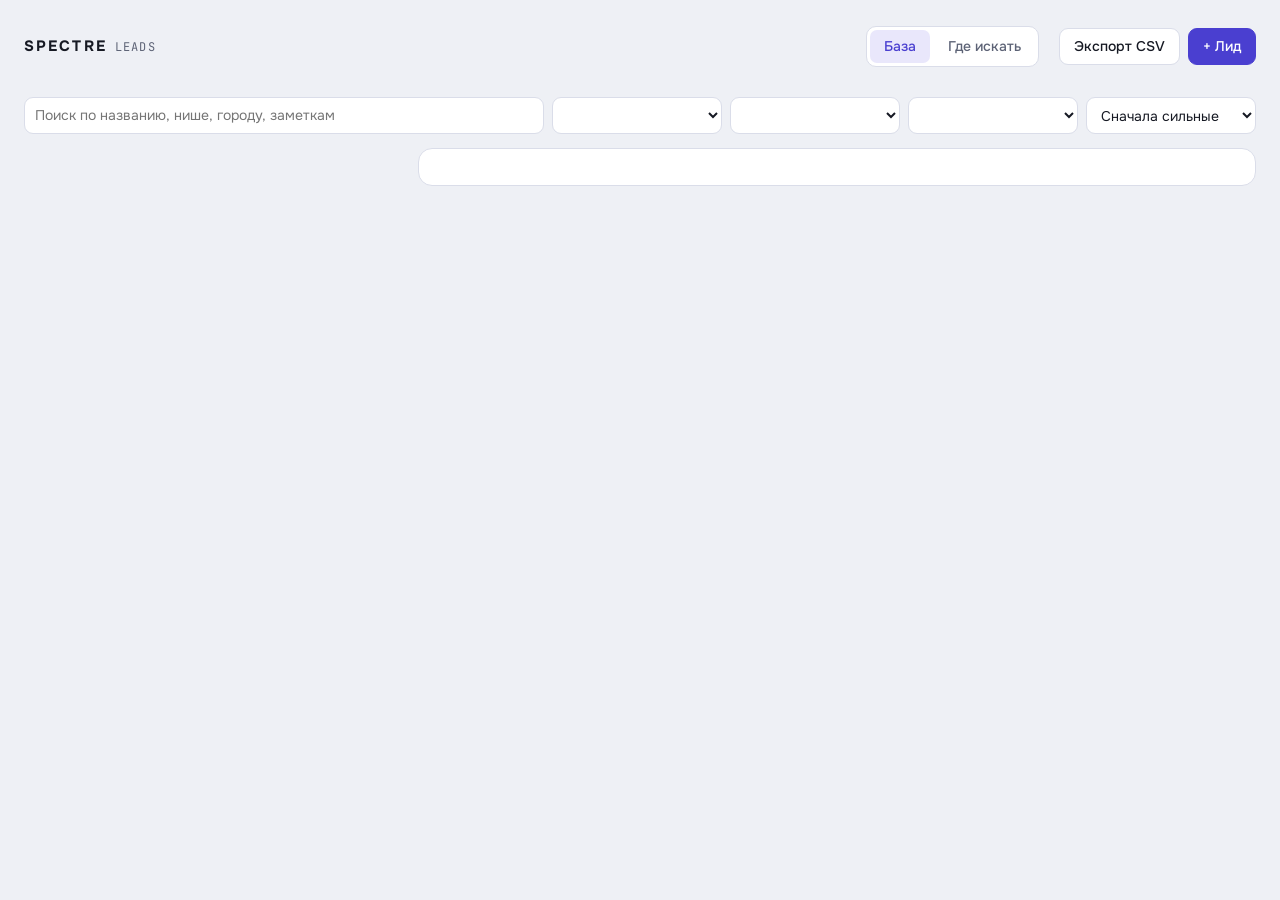
==== commit 944bcf7a: "Update leads list: add media leads" ====
--- a/leads-sxuan6u9o5zp/index.html
+++ b/leads-sxuan6u9o5zp/index.html
@@ -378,7 +378,7 @@
  ["Агрегаторы записи",["Fresha, Booksy, Treatwell: салоны, студии, клиники.","Сравните карточку и собственный сайт. Нет сайта или он слабее карточки: это лид.","Предложение: бот или сайт записи с их брендом, без комиссии агрегатора."]],
  ["Площадки заказов",["Upwork, Freelancehunt, Kwork, Wellfound: фильтры «Telegram bot», «landing page», «motion designer».","Площадки закрыты для автоматического чтения, открывайте вручную в браузере.","Отвечайте в первые 1-2 часа после публикации, с готовым примером работы."]],
  ["Новости об открытиях",["Городские сайты об открытиях и разделы «скоро откроется» в местных СМИ.","Ищите «opening soon» + город + 2026.","Новый бизнес уже решил открыться, значит бюджет на бренд и сайт есть сейчас."]],
- ["Агентства и студии",["Агентства, которые публикуют вакансии motion и 3D-дизайнеров, часто берут подрядчиков.","Предложение: работа под белой этикеткой, быстрые сроки, тестовая анимация за свой счёт.","Контакты ищите в разделе «Hire us» или «Careers» на их сайте."]],
+ ["Медиа и авторы: Telegram-каналы, онлайн-издания, подкасты",["Берите только живые: последний пост не старше недели, свежие материалы на сайте, рекламный контакт в описании канала.","Типичные слабые места: нет медиакита и цен на рекламу, реклама и платные материалы продаются в личных сообщениях, на сайте дубли, пустые блоки и заглушки в ссылках, нет рассылки и подкастов.","Что предлагать: страницу «Реклама» с цифрами и пакетами, бота приёма заявок, Telegram-магазин платных гайдов, моушн-заставки для видео и Reels, чистку сайта.","Где искать: каталоги Telemetr и TGStat по тегу города, подборки медиа в деловых изданиях, страницы «Реклама» на сайтах.","Если несколько изданий в одной группе, пишите в одно, остальные не трогайте, пока нет ответа."]],\n ["Агентства и студии",["Агентства, которые публикуют вакансии motion и 3D-дизайнеров, часто берут подрядчиков.","Предложение: работа под белой этикеткой, быстрые сроки, тестовая анимация за свой счёт.","Контакты ищите в разделе «Hire us» или «Careers» на их сайте."]],
  ["Какой канал в каком регионе",["ОАЭ: Instagram и WhatsApp. Telegram работает у русскоязычных владельцев.","США, Великобритания, Европа: Instagram и email. Telegram встречается редко.","Грузия, Армения, Казахстан, Сербия: Telegram и Instagram.","Турция: Instagram и WhatsApp.","Юго-Восточная Азия: WhatsApp и Instagram, Telegram в крипто и e-commerce.","Это рабочие ориентиры, а не статистика. Проверяйте по профилю конкретного бизнеса."]],
  ["Первое сообщение",["До 80 слов, как живой человек: без поздравлений и без подписи с именем. Одна наблюдаемая проблема.","Без вопроса «можно прислать?». Пишите так: могу на днях прислать демо-версию, если интересно.","В конце две ссылки: пример работы (скажите, что это тоже демо) и концепт-сайт https://spectreportfolio.github.io/#/ с десятью примерами под разные бизнесы, где можно вписать название заведения.","Демо делайте до ответа, 15-30 минут на мокап. Это ваш главный аргумент.","Цену в первом сообщении не называйте.","Повтор через 3 и через 7 дней, новым углом: показать готовый мокап.","Язык переписки как у клиента. Для местных бизнесов это язык страны."]],
  ["Как вносить лида",["Название, ниша, страна, город.","Контакты по приоритету: Telegram, Instagram, затем остальные.","Нужда: что именно вы увидели, а не общие слова.","Бюджет заполняйте только если он указан публично. Иначе оставьте пустым.","Источник и дата проверки в заметках."]]
@@ -522,7 +522,7 @@
 });
 document.addEventListener("keydown",e=>{if(e.key==="Escape"&&!$("overlay").hidden)$("overlay").hidden=true});
 
-const DATA=[{"caveat":"Активность подтверждена: открытие в сентябре 2026, на сайте © 2026. Email расшифрован с защищённой страницы, проверьте перед отправкой. Telegram не найден. Бюджет не указан.","checked":"2026-11-16","city":"Дубай (The Commons, Mirdif)","confidence":"site","contacts":{"email":"concierge@koretheory.com","facebook":"https://www.facebook.com/kore.theory","instagram":"kore.theory","phone":"+971 50 850 1974","tiktok":"kore.theory","whatsapp":"+971 50 850 1974"},"country":"ОАЭ","evidence":[{"label":"Сайт студии","url":"https://www.koretheory.com"},{"label":"Статья об открытии, Fact Magazines, сентябрь 2026","url":"https://www.factmagazines.com/uae/dubai/kore-theory-dubai-wellness/"}],"fit":4,"fitWhy":"Студия открылась в сентябре 2026, сайт на Squarespace без онлайн-записи и без цен на главной: все вопросы идут в WhatsApp. Понятный чек: запись, абонементы и запуск контента.","name":"KORE Theory","needs":["Вопросы о членстве и запись идут только через WhatsApp, онлайн-системы записи на сайте не нашёл","На главной нет цен: страницы Memberships и Class Packs существуют, но я их не открывал","Squarespace-сайт: у части картинок пустые alt-тексты, мелкие опечатки","Новая студия с founding-членством, значит нужен запуск контента для Instagram и TikTok"],"niche":"Pilates- и recovery-студия","offer":["Запись на занятия и продажа абонементов в WhatsApp или Telegram: расписание, оплата, напоминания, лист ожидания","Страница тарифов и founding-членства с понятными ценами","Анимированные Reels-заставки: heated Pilates и Reset (жар и холод)"],"pitch":"Hi, I was on the KORE Theory site. Membership questions all go through WhatsApp, and there's no booking flow or prices on the homepage, so people have to message before they can try a class. We're Spectre Studio (web, motion, automation). I can build a free demo: class booking and a membership flow in WhatsApp or Telegram, plus a cleaner pricing section in your look. If you're interested, I can send the demo over in the next few days. Here's an example of our work (it's a demo too): spectre-dsgn.github.io/negroni/. And here are ten concept sites for different kinds of business, where you can type your own business name and see it in each one: https://spectreportfolio.github.io/#/","pitch_lang":"EN","pitch_ru":"Здравствуйте! Смотрел сайт KORE Theory. Все вопросы о членстве идут через WhatsApp, на главной нет ни записи, ни цен, поэтому человеку нужно сначала написать, чтобы попробовать занятие. Мы Spectre Studio (сайты, моушн, автоматизация). Могу бесплатно собрать демо: запись на занятия и оформление членства в WhatsApp или Telegram, плюс более понятный блок с ценами в вашем стиле. Если интересно, на днях могу прислать демо-версию. Вот пример нашей работы, это тоже демо: spectre-dsgn.github.io/negroni/. А здесь десять концептов сайтов для разных бизнесов: можно вписать название своего заведения и увидеть его в каждом: https://spectreportfolio.github.io/#/","website":"https://www.koretheory.com","id":"kore-theory-dubai"},{"caveat":"Ни Telegram, ни Instagram, ни WhatsApp подтверждены не были: известен только телефон из прессы. В ОАЭ у мобильного номера обычно есть WhatsApp, проверьте. Instagram найдите вручную. Владелица по прессе: Madiha Abaida. Активность: открытие 1 октября 2026, пресса 7 октября. Бюджет не указан.","checked":"2026-11-16","city":"Дубай (Al Barsha 2, Umm Suqeim St)","confidence":"listing","contacts":{"other":"В карточке Fresha указан другой номер: +971 4 547 9333. Instagram и сайт не найдены, ищите по названию «Pink Madi» вручную","phone":"+971 54 396 7274"},"country":"ОАЭ","evidence":[{"label":"Gulf News об открытии","url":"https://gulfnews.com/friday/madiha-abaida-unveils-pink-madi-a-moroccan-inspired-sanctuary-in-dubai-1.500687458"},{"label":"Khaleej Times об открытии, 7 октября 2026","url":"https://www.khaleejtimes.com/kt-engage/madiha-abaida-opens-the-doors-to-pink-madi-in-dubai-with-a-star-studded-celebration"}],"fit":4,"fitWhy":"Открылся 1 октября 2026, владелица известный дизайнер. Запись только по телефону, сайта и Instagram поиском не нашёл. Нужны сайт, запись и контент, пока клиентский поток только формируется.","name":"Pink Madi Beauty Salon","needs":["Запись только по телефону, онлайн-записи в статьях не упомянуто","Сайт и Instagram по поиску не нашёл","Много услуг: хаммам, head spa, ногти, массаж, приватные комнаты, значит нужны понятный прайс и выбор услуги","Салон новый, нужен запуск контента для соцсетей"],"niche":"Салон красоты и марокканский хаммам","offer":["Сайт с услугами, ценами и записью","Бот записи в WhatsApp и Instagram: выбор услуги, времени, предоплата за хаммам","Reels и анимация: хаммам, head spa, марокканская тема","Единый визуал салона"],"pitch":"Hi, I couldn't find a website or Instagram for Pink Madi, only the phone number for bookings. With hammam, head spa and private rooms, clients probably want to pick a service and a time online. We're Spectre Studio (web, motion, automation). I can make a free demo: a site with services and prices, and a booking bot for WhatsApp and Instagram, in your style. If you're interested, I can send the demo over in the next few days. Here's an example of our work (it's a demo too): spectre-dsgn.github.io/negroni/. And here are ten concept sites for different kinds of business, where you can type your own business name and see it in each one: https://spectreportfolio.github.io/#/","pitch_lang":"EN","pitch_ru":"Здравствуйте! Не нашёл сайта и Instagram у Pink Madi, только телефон для записи. При хаммаме, head spa и приватных комнатах клиентам, скорее всего, хочется выбрать услугу и время онлайн. Мы Spectre Studio (сайты, моушн, автоматизация). Могу бесплатно сделать демо: сайт с услугами и ценами и бот записи в WhatsApp и Instagram в вашем стиле. Если интересно, на днях могу прислать демо-версию. Вот пример нашей работы, это тоже демо: spectre-dsgn.github.io/negroni/. А здесь десять концептов сайтов для разных бизнесов: можно вписать название своего заведения и увидеть его в каждом: https://spectreportfolio.github.io/#/","id":"pink-madi-dubai"},{"caveat":"Активность подтверждена: открытие в январе 2026, на сайте свежие ресурсы. Telegram не найден. Дефекты сайта (язык, корзина, цены) перепроверьте глазами перед отправкой. Бюджет не указан.","checked":"2026-11-16","city":"Бали (Pererenan, Canggu)","confidence":"site","contacts":{"email":"contact@ritebali.com","instagram":"rite.bali","other":"LinkedIn: linkedin.com/company/rite-bali. Форма контактов на сайте с hCaptcha","phone":"+62 822 3665 9949","whatsapp":"+62 822 3665 9949"},"country":"Индонезия","evidence":[{"label":"Сайт клуба","url":"https://ritebali.com/"},{"label":"Статья об открытии, январь 2026","url":"https://whatsnewindonesia.com/bali/rite-bali-opens-new-wellness-sanctuary-pererenan"}],"fit":4,"fitWhy":"Крупный клуб, открылся в январе 2026: зал, recovery, кафе, The Lab. Сайт на Shopify без цен и без понятной онлайн-записи, членства обсуждаются в WhatsApp. Масштаб проекта подходит под пакет услуг, а не одну.","name":"RITE Bali","needs":["На сайте нет цен на членства, классы и day pass","Членства и Plus One Club обсуждаются через WhatsApp, онлайн-записи из страниц Memberships и Schedule не видно","Магазин Shopify пустой (пустая корзина), смысла в нём не видно","Переключатель English / 简体中文 ведёт на «#», опечатка «yourslef» в описании бокса, логотипы партнёров повторяются"],"niche":"Фитнес-клуб с recovery-спа, кафе и лабораторией","offer":["Онлайн-запись на классы и покупка членств с оплатой","WhatsApp-бот: вопросы о членстве, бронь, напоминания, Plus One Club","Редизайн сайта: цены, расписание, бонусы партнёров, рабочий выбор языка","Motion-контент для событий и запуска новых форматов"],"pitch":"Hi, I was on the RITE Bali site. Memberships, day passes and classes don't show prices, and booking seems to run through WhatsApp, so people have to message before they can join. We're Spectre Studio (web, motion, automation). I can put together a free demo: a membership and class booking flow with payment, plus a WhatsApp bot that handles questions and reminders, in RITE's look. If you're interested, I can send the demo over in the next few days. Here's an example of our work (it's a demo too): spectre-dsgn.github.io/negroni/. And here are ten concept sites for different kinds of business, where you can type your own business name and see it in each one: https://spectreportfolio.github.io/#/","pitch_lang":"EN","pitch_ru":"Здравствуйте! Смотрел сайт RITE Bali. На членства, day pass и классы нет цен, а запись, похоже, идёт через WhatsApp, поэтому нужно сначала написать, чтобы вступить. Мы Spectre Studio (сайты, моушн, автоматизация). Могу бесплатно собрать демо: оформление членства и запись на классы с оплатой, плюс WhatsApp-бот для вопросов и напоминаний, в стиле RITE. Если интересно, на днях могу прислать демо-версию. Вот пример нашей работы, это тоже демо: spectre-dsgn.github.io/negroni/. А здесь десять концептов сайтов для разных бизнесов: можно вписать название своего заведения и увидеть его в каждом: https://spectreportfolio.github.io/#/","website":"https://ritebali.com/","id":"rite-bali"},{"caveat":"Медицинская тематика: в сообщении и демо не обещайте результатов лечения. Активность подтверждена только © 2026 на сайте и WhatsApp-записью, датированных постов нет. Telegram не найден. Платформа, по признакам, Wix. Бюджет не указан.","checked":"2026-11-16","city":"Бали (Uluwatu, Pecatu)","confidence":"site","contacts":{"email":"contact@somalongevityclub.com","instagram":"somalongevityclub","other":"LinkedIn: linkedin.com/company/somalongevityclub. На сайте есть форма: имя, email, WhatsApp, сообщение","phone":"+62 811 2522 8000","whatsapp":"+62 811 2522 8000"},"country":"Индонезия","evidence":[{"label":"Сайт клиники","url":"https://www.somalongevityclub.com/"}],"fit":4,"fitWhy":"Клиника с медицинским директором и выездной услугой, такому бизнесу важен доверительный сайт. Запись через WhatsApp, на сайте опечатки и перепутанные ссылки, цен на главной нет.","name":"SŌMA Aesthetics & Longevity Club","needs":["Запись идёт через WhatsApp, страницы /book-online и Pricing на сайте есть, но я их не открывал","На главной нет цен","Опечатки: «Laser Tatoo Removal» в меню, «SOAM» в alt-тексте, «Weight Management» в меню дважды","Кнопка «Our Clinic» ведёт на страницу мобильной капельницы, блок «Results» без подписей, alt-тексты из имён файлов (например «OIP.jpeg»)"],"niche":"Клиника эстетики и долголетия","offer":["Сайт с понятными услугами, ценами и записью на консультацию","WhatsApp-ассистент: сбор запроса, предварительный подбор процедуры, запись, напоминания","Галерея результатов с подписями (с согласия пациентов, без обещаний лечения)","Анимированные ролики о процедурах для Instagram"],"pitch":"Hi, I looked at the SŌMA site. Bookings go through WhatsApp, prices aren't on the homepage, and a few details are off: the “Our Clinic” button opens the mobile IV page, and there's a typo in “Laser Tatoo Removal”. We're Spectre Studio (web, design, automation). I can make a free demo: a cleaner site with online consultation booking and a WhatsApp assistant that collects the request before your team replies. If you're interested, I can send the demo over in the next few days. Here's an example of our work (it's a demo too): spectre-dsgn.github.io/negroni/. And here are ten concept sites for different kinds of business, where you can type your own business name and see it in each one: https://spectreportfolio.github.io/#/","pitch_lang":"EN","pitch_ru":"Здравствуйте! Смотрел сайт SŌMA. Запись идёт через WhatsApp, цен на главной нет, и есть мелочи: кнопка «Our Clinic» открывает страницу мобильной капельницы, а в «Laser Tatoo Removal» опечатка. Мы Spectre Studio (сайты, дизайн, автоматизация). Могу бесплатно сделать демо: более чистый сайт с онлайн-записью на консультацию и WhatsApp-ассистента, который собирает запрос до ответа вашей команды. Если интересно, на днях могу прислать демо-версию. Вот пример нашей работы, это тоже демо: spectre-dsgn.github.io/negroni/. А здесь десять концептов сайтов для разных бизнесов: можно вписать название своего заведения и увидеть его в каждом: https://spectreportfolio.github.io/#/","website":"https://www.somalongevityclub.com/","id":"soma-longevity-bali"},{"caveat":"Активность подтверждена: сеансы на 17 ноября 2026, открытие 30 октября. Владелец не назван, в статье упомянут генеральный менеджер Titik Dua Fonny Makatita. Telegram не найден. Бюджет не указан.","checked":"2026-11-16","city":"Бали (Ubud, Titik Dua)","confidence":"site","contacts":{"email":"info@titikdua.id","instagram":"cocaubud","phone":"+62 811 9693 9391","whatsapp":"+62 811 9693 9391"},"country":"Индонезия","evidence":[{"label":"Статья об открытии","url":"https://whatsnewindonesia.com/bali/newly-opened-ubud-creative-house-coca-ubud"},{"label":"Сайт COCA Theatre","url":"https://theatre.titikdua.id"}],"fit":3,"fitWhy":"Открылось 30 октября 2026. Сайт есть только у кинотеатра, отдельной страницы для кухни, бара Selekta и арт-пространства не нашёл. Нужны общий сайт, бронь и афиши.","name":"COCA Ubud","needs":["Сайт есть только у COCA Theatre: сеансы, билеты от Rp 35 000, «Find My Order»","Единого сайта COCA с кухней, баром Selekta, галереей и расписанием событий не нашёл","На сайте кинотеатра нет ссылок на Instagram и WhatsApp, у многих картинок пустые alt, часть описаний обрезана, у «Soon» нет дат","WhatsApp указан как контакт для COCA Dining, Selekta и общих вопросов"],"niche":"Креативное пространство: кино, бар с винилом, кухня, арт","offer":["Общий сайт COCA: кино, кухня, Selekta, Art Space, расписание событий","Бот бронирования столиков и билетов в WhatsApp","Анимированные афиши событий для Instagram","Исправление сайта кинотеатра: ссылки, описания, даты"],"pitch":"Hi, I saw COCA Ubud has a site for the theatre, but I couldn't find one place covering the dining, the Selekta bar and the art space. We're Spectre Studio (web, motion, automation). I can make a free demo: a single COCA site with the weekly programme and a WhatsApp bot for table and ticket bookings, plus animated posters for events. If you're interested, I can send the demo over in the next few days. Here's an example of our work (it's a demo too): spectre-dsgn.github.io/negroni/. And here are ten concept sites for different kinds of business, where you can type your own business name and see it in each one: https://spectreportfolio.github.io/#/","pitch_lang":"EN","pitch_ru":"Здравствуйте! Увидел, что у COCA Ubud есть сайт кинотеатра, но не нашёл единой страницы про кухню, бар Selekta и арт-пространство. Мы Spectre Studio (сайты, моушн, автоматизация). Могу бесплатно сделать демо: общий сайт COCA с программой на неделю и WhatsApp-бот для бронирования столиков и билетов, плюс анимированные афиши событий. Если интересно, на днях могу прислать демо-версию. Вот пример нашей работы, это тоже демо: spectre-dsgn.github.io/negroni/. А здесь десять концептов сайтов для разных бизнесов: можно вписать название своего заведения и увидеть его в каждом: https://spectreportfolio.github.io/#/","website":"https://theatre.titikdua.id","id":"coca-ubud"},{"caveat":"Собственных каналов школы не нашёл: пишите в Instagram подкаста или через форму на сайте шефа. Активность подтверждена: старт занятий 31 октября и 7 ноября 2026. Платформа сайта, по признакам, Webflow. Бюджет не указан.","checked":"2026-11-16","city":"Дубай (Al Quoz, The Demo Kitchen)","confidence":"listing","contacts":{"instagram":"chefjkppodcast","other":"Instagram принадлежит подкасту шефа, не самой школе. LinkedIn: james-knight-paccheco-447b1b17. YouTube: @ChefJKP","tiktok":"jamesknightpaccheco"},"country":"ОАЭ","evidence":[{"label":"Статья о школе, Fact Magazines","url":"https://www.factmagazines.com/uae/dubai/chef-teach-me-dubai-cooking-classes"},{"label":"Сайт шефа","url":"https://chefjkp.com"}],"fit":3,"fitWhy":"Школа стартовала 31 октября 2026, занятия по AED 450. Личный сайт шефа школу не упоминает, страницы записи не нашёл. Контакт найден только личный: Instagram подкаста шефа.","name":"Chef Teach Me (Chef JKP)","needs":["Занятия по субботам в 10:00 и 14:00, до 16 человек, AED 450 за занятие: нужны расписание, запись и оплата","Сайт шефа школу не упоминает и страницы записи не содержит","Форма подписки показывает ошибку, три кнопки «Learn More» ведут в одно место","Записей на занятия пока не видно, значит они, скорее всего, идут в личных сообщениях"],"niche":"Кулинарная школа","offer":["Лендинг школы: программа занятий, календарь, цена, запись и оплата","Бот в WhatsApp или Telegram: места, бронь, напоминания, лист ожидания","Видеовизитка и анимированные анонсы мастер-классов"],"pitch":"Hi, I read about Chef Teach Me opening on 31 October. I couldn't find a page where people book a class: the chefjkp.com site doesn't mention the school yet. We're Spectre Studio (web, motion, automation). I can make a free demo: a school page with the class calendar, payment, and a WhatsApp bot for seats and reminders. If you're interested, I can send the demo over in the next few days. Here's an example of our work (it's a demo too): spectre-dsgn.github.io/negroni/. And here are ten concept sites for different kinds of business, where you can type your own business name and see it in each one: https://spectreportfolio.github.io/#/","pitch_lang":"EN","pitch_ru":"Здравствуйте! Прочитал, что Chef Teach Me открылась 31 октября. Не нашёл страницы, где можно записаться на занятие: сайт chefjkp.com школу пока не упоминает. Мы Spectre Studio (сайты, моушн, автоматизация). Могу бесплатно сделать демо: страницу школы с календарём занятий, оплатой и WhatsApp-ботом для мест и напоминаний. Если интересно, на днях могу прислать демо-версию. Вот пример нашей работы, это тоже демо: spectre-dsgn.github.io/negroni/. А здесь десять концептов сайтов для разных бизнесов: можно вписать название своего заведения и увидеть его в каждом: https://spectreportfolio.github.io/#/","website":"https://chefjkp.com","id":"chef-teach-me-dubai"},{"caveat":"Активность подтверждена: © 2026 и загрузки на сайте от апреля 2026. Страницы Classes и Membership не открывал. Telegram не найден. Бюджет не указан.","checked":"2026-11-16","city":"Бали (Uluwatu, Pecatu)","confidence":"site","contacts":{"email":"hello@heat-house.com","instagram":"heathouse","other":"Второй email: heathouse01@gmail.com","phone":"+62 813 3961 946","whatsapp":"+62 813 3961 946"},"country":"Индонезия","evidence":[{"label":"Сайт студии","url":"https://heat-house.com/about/"},{"label":"Подборка новых мест Бали","url":"https://thehoneycombers.com/bali/new-in-bali-hotels-attractions"}],"fit":3,"fitWhy":"Небольшая студия с рабочим WordPress-сайтом и записью через стороннюю платформу. Нужны единая воронка пробного занятия и членства и контент, но срочной проблемы нет.","name":"Heat House","needs":["Кнопка «View Terms & Conditions» ведёт на страницу классов, а не на условия","В контактах два разных email (hello@ и gmail)","На странице виден один тариф (пробные 3 занятия за IDR 600 000), остальные цены не видел","Запись идёт на внешнюю платформу rezerv.co, единого пути «пробное → членство» на сайте нет"],"niche":"Инфракрасная Pilates-студия","offer":["Воронка пробного занятия: запись, оплата, напоминания в WhatsApp","Страница членств и пакетов с ценами","Анимированные Reels про heated Pilates"],"pitch":"Hi, I was looking at the Heat House site. The Terms button opens the classes page, and booking sits on a separate platform, so a trial class isn't one clear path. We're Spectre Studio (web, motion, automation). I can make a free demo: trial class booking, payment and WhatsApp reminders in one flow, in your look. If you're interested, I can send the demo over in the next few days. Here's an example of our work (it's a demo too): spectre-dsgn.github.io/negroni/. And here are ten concept sites for different kinds of business, where you can type your own business name and see it in each one: https://spectreportfolio.github.io/#/","pitch_lang":"EN","pitch_ru":"Здравствуйте! Смотрел сайт Heat House. Кнопка с условиями открывает страницу классов, а запись вынесена на отдельную платформу, поэтому пробное занятие не выглядит единым путём. Мы Spectre Studio (сайты, моушн, автоматизация). Могу бесплатно сделать демо: запись на пробное, оплата и напоминания в WhatsApp в одной воронке, в вашем стиле. Если интересно, на днях могу прислать демо-версию. Вот пример нашей работы, это тоже демо: spectre-dsgn.github.io/negroni/. А здесь десять концептов сайтов для разных бизнесов: можно вписать название своего заведения и увидеть его в каждом: https://spectreportfolio.github.io/#/","website":"https://heat-house.com/","id":"heat-house-uluwatu"},{"caveat":"Собственник и руководитель маркетинга на сайте не названы. Сначала найдите контакт через форму франшизы или LinkedIn.","checked":"2026-10-28","city":"Калифорния, Нью-Йорк, Северная Каролина, Аризона","confidence":"site","contacts":{"instagram":"karakhousecoffee","other":"Прямых email и телефона на сайте нет. Канал связи: страница франшизы на сайте и интернет-магазин karakhousestore.com"},"country":"США","evidence":[{"label":"Сайт","url":"https://karakhousecoffee.com"}],"fit":3,"fitWhy":"Растущая франшиза с несколькими точками. Бюджет вероятно корпоративный, но решает не одна точка, а головной офис, найти человека сложнее.","name":"Karak House Coffee Co.","needs":["Навигация перегружена почти одинаковыми страницами «Best Coffee Shop Franchises in [City]»","Тонкая главная страница, меню только ссылкой, нет прямых контактов","Списки городов на сайте расходятся между собой","Заказ только через приложение, веб-заказа на главной не видно"],"niche":"Кофейни, франшиза","offer":["Лендинг для франшизы с формой заявки и калькулятором вложений","3D-рендеры напитков и анимированные ролики для соцсетей","Единое меню с фото и онлайн-заказом"],"pitch":"Hi, I was on the Karak House site and noticed the menu has lots of near-duplicate city pages, and there's no direct way for someone interested in a franchise to reach you. We're Spectre Studio: franchise landing pages, 3D drink renders, short motion for social. I can put together a free concept of a cleaner homepage and franchise page in your branding. If you're interested, I can send the demo over in the next few days. Here's an example of our work (it's a demo too): spectre-dsgn.github.io/negroni/. And here are ten concept sites for different kinds of business, where you can type your own business name and see it in each one: https://spectreportfolio.github.io/#/","pitch_lang":"EN","pitch_ru":"Здравствуйте! Заходил на сайт Karak House: в меню много почти одинаковых страниц по городам, а у тех, кто интересуется франшизой, нет прямого способа с вами связаться. Мы Spectre Studio: лендинги для франшиз, 3D-рендеры напитков, короткий моушн для соцсетей. Могу бесплатно собрать концепт чистой главной и страницы франшизы в вашем стиле. Если интересно, на днях могу прислать демо-версию. Вот пример нашей работы, это тоже демо: spectre-dsgn.github.io/negroni/. А здесь десять концептов сайтов для разных бизнесов: можно вписать название своего заведения и увидеть его в каждом: https://spectreportfolio.github.io/#/","website":"https://karakhousecoffee.com","id":"karak-house-coffee"},{"caveat":"Данные только из каталога каналов. Сам канал в Telegram не открывали: проверьте, что он активен, и найдите, кто владелец. Страну вывели по коду телефона, это не факт.","checked":"2026-10-28","city":"","confidence":"listing","contacts":{"other":"Второй телефон: +998 90 906 0960","phone":"+998 90 922 2390","telegram":"larosa_flowersshop"},"country":"Узбекистан (по коду +998, предположение)","evidence":[{"label":"Канал в каталоге Telemetr","url":"https://telemetr.me/content/larosa_flowersshop"}],"fit":3,"fitWhy":"Маленький канал (около 120 подписчиков), чек небольшой, зато чистый Telegram-лид для бота-магазина.","name":"LA ROSA flowers shop","needs":["В описании канала «имеется онлайн заказ и доставка», но указаны только телефоны, сайта и бота нет","Продаёт букеты, комнатные растения и сувениры через посты в канале, каталога с корзиной не видно","Заказы, по всей видимости, обрабатываются вручную"],"niche":"Цветы и сувениры (искусственные), Telegram-магазин","offer":["Telegram-бот магазин или mini app: каталог, корзина, заказ в один клик","Уведомления владельцу о новых заказах","Дизайн карточек товаров и анимированные баннеры к праздникам"],"pitch":"Здравствуйте! Увидел ваш канал LA ROSA: для заказа указаны только телефоны, каталога с корзиной не видно. Мы Spectre Studio, делаем Telegram-магазины. Могу бесплатно собрать демо: бот-магазин с вашими букетами, корзиной и заказом в один клик, в вашем стиле. Если интересно, на днях могу прислать демо-версию. Вот пример нашей работы, это тоже демо: spectre-dsgn.github.io/negroni/. А здесь десять концептов сайтов для разных бизнесов: можно вписать название своего заведения и увидеть его в каждом: https://spectreportfolio.github.io/#/","pitch_lang":"RU","id":"la-rosa-flowers"},{"caveat":"Активность подтверждена: загрузки на сайте за октябрь 2026. Онлайн-запись у них уже работает через Zenoti, не называйте её проблемой. Telegram не найден. Бюджет не указан.","checked":"2026-11-16","city":"Бали (Canggu, флагман в Seminyak)","confidence":"site","contacts":{"email":"info@mellospa.co","instagram":"mello.spa","phone":"+62 811 3099 2525","whatsapp":"+62 811 3099 2525"},"country":"Индонезия","evidence":[{"label":"Страница Canggu","url":"https://mellospa.co/canggu/"},{"label":"Подборка новых мест Бали","url":"https://thehoneycombers.com/bali/new-in-bali-hotels-attractions"}],"fit":3,"fitWhy":"Вторая студия, сайт на WordPress уже с онлайн-записью через Zenoti. Поэтому потребность в меню с ценами, сертификатах и контенте для запуска новой точки, а не в записи.","name":"Mello Spa (Canggu)","needs":["Пункт «Treatment menu» ведёт на «#» и никуда не переходит","Видна одна цена (Signature Massage от IDR 500K), остальных на странице нет","У части картинок и логотипов пустые alt-тексты","Подарочные сертификаты оформляются только через WhatsApp"],"niche":"Day spa","offer":["Страница меню процедур с ценами и пакетами","Покупка подарочных сертификатов онлайн","Launch-контент для Canggu: анимированные заставки и ролики","WhatsApp-напоминания и повторная запись"],"pitch":"Hi, I was on the Mello Spa Canggu page. The “Treatment menu” link doesn't open anything and only one price is visible, and gift vouchers go through WhatsApp. We're Spectre Studio (web, motion, automation). I can make a free demo: a treatment menu page with prices and online gift vouchers, plus a short animated intro for the Canggu studio. If you're interested, I can send the demo over in the next few days. Here's an example of our work (it's a demo too): spectre-dsgn.github.io/negroni/. And here are ten concept sites for different kinds of business, where you can type your own business name and see it in each one: https://spectreportfolio.github.io/#/","pitch_lang":"EN","pitch_ru":"Здравствуйте! Смотрел страницу Mello Spa в Canggu. Ссылка «Treatment menu» никуда не ведёт, видна только одна цена, а подарочные сертификаты оформляются через WhatsApp. Мы Spectre Studio (сайты, моушн, автоматизация). Могу бесплатно сделать демо: страницу меню процедур с ценами и онлайн-сертификаты, плюс короткую анимированную заставку для студии в Canggu. Если интересно, на днях могу прислать демо-версию. Вот пример нашей работы, это тоже демо: spectre-dsgn.github.io/negroni/. А здесь десять концептов сайтов для разных бизнесов: можно вписать название своего заведения и увидеть его в каждом: https://spectreportfolio.github.io/#/","website":"https://mellospa.co/canggu/","id":"mello-spa-canggu"},{"caveat":"Бюджет в вакансии не указан: там просят назвать свою цену. Telegram и email не найдены.","checked":"2026-10-28","city":"","confidence":"site","contacts":{"instagram":"mergerocks","other":"Форма «Get a quote / Book a call»: merge.rocks/hire-us. Behance: behance.net/MergeRocks. Dribbble: dribbble.com/mergerocks"},"country":"Не указана","evidence":[{"label":"Сайт агентства","url":"https://merge.rocks"},{"label":"Страница вакансии","url":"https://jobs.merge.rocks/freelance-motion-designer"}],"fit":3,"fitWhy":"Агентство, которое искало фрилансера-моушн-дизайнера. Это путь к постоянным субподрядным заказам, а не к разовому клиенту.","name":"Merge (Merge Rocks)","needs":["Искали фрилансера на 2D-ролик к запуску продукта: идея, сценарий, раскадровка, анимация, правки","Заявки на ту вакансию закрыты, потребность в моушн у агентства остаётся: услуга указана на сайте","100+ стартапов в клиентах, значит поток роликов и лендингов постоянный"],"niche":"Дизайн-агентство B2B и SaaS","offer":["Моушн, 3D и ролики для запуска продуктов под белой этикеткой","Разработка лендингов на Webflow как субподряд","Тестовая анимация по одному из их кейсов за свой счёт"],"pitch":"Hi, I saw you were looking for a motion designer for 2D product launch videos. If there's overflow, we're Spectre Studio and can take launch videos and explainers end to end: concept, storyboard, animation, 3D and revisions, with fast turnaround. I can also do a free 10-second test animation based on one of your case studies. If you're interested, I can send the demo over in the next few days. Here's an example of our work (it's a demo too): spectre-dsgn.github.io/negroni/. And here are ten concept sites for different kinds of business, where you can type your own business name and see it in each one: https://spectreportfolio.github.io/#/","pitch_lang":"EN","pitch_ru":"Здравствуйте! Видел, что вы искали моушн-дизайнера для 2D-роликов к запуску продуктов. Если есть перегруз, мы Spectre Studio и можем взять ролики и объясняющие видео целиком: идея, раскадровка, анимация, 3D и правки, быстро. Могу также бесплатно сделать 10-секундную тестовую анимацию по одному из ваших кейсов. Если интересно, на днях могу прислать демо-версию. Вот пример нашей работы, это тоже демо: spectre-dsgn.github.io/negroni/. А здесь десять концептов сайтов для разных бизнесов: можно вписать название своего заведения и увидеть его в каждом: https://spectreportfolio.github.io/#/","website":"https://merge.rocks","id":"merge-rocks-agency"},{"caveat":"Instagram взят из обзора и не открывался. Телефон из карточки карт. Перед отправкой проверьте в Instagram, есть ли у них сайт и бронь, и подставьте в сообщение то, что увидите.","checked":"2026-10-28","city":"Алматы (пр. Назарбаева, 145)","confidence":"listing","contacts":{"instagram":"qarlygash_cafe","phone":"+7 707 329 55 66"},"country":"Казахстан","evidence":[{"label":"Обзор новых мест Алматы, апрель 2026","url":"https://www.weproject.media/articles/detail/chto-novogo-v-almaty-kafe-bary-i-prostranstva-dlya-otdykha/"},{"label":"Карточка на Yandex Maps","url":"https://yandex.com/maps/org/23068226086"}],"fit":3,"fitWhy":"Кафе с историей: переосмысление легендарного «Карлыгаш» 1967 года, рейтинг 5.0 на 257 оценках. Сильный бренд для моушн и сайта, но потребность пока гипотеза.","name":"Qarlygash Cafe","needs":["Гипотеза: собственного сайта с меню и бронью нет, в поиске только карточки на картах и обзор WE Project","Онлайн-заказа и доставки на официальных страницах не найдено","История места сильная, но негде её рассказать кроме соцсетей"],"niche":"Кафе","offer":["Страница с историей места, меню и бронью стола через Telegram или WhatsApp","Анимированный ролик о возрождении «Карлыгаш» для Instagram","3D-визуалы фирменных блюд и ретро-брендинг"],"pitch":"Здравствуйте! Читал про возрождение «Карлыгаша». Собственного сайта с меню и бронью у кафе не нашёл, только карточки на картах. Мы Spectre Studio (дизайн, анимация, сайты, боты). Могу бесплатно собрать демо: страницу с меню, историей места и бронью стола через Telegram или WhatsApp. Если интересно, на днях могу прислать демо-версию. Вот пример нашей работы, это тоже демо: spectre-dsgn.github.io/negroni/. А здесь десять концептов сайтов для разных бизнесов: можно вписать название своего заведения и увидеть его в каждом: https://spectreportfolio.github.io/#/","pitch_lang":"RU","id":"qarlygash-cafe-almaty"},{"caveat":"Instagram взят из обзора и не открывался. Прежде чем писать, найдите конкретную проблему и добавьте её в текст.","checked":"2026-10-28","city":"Алматы","confidence":"unverified","contacts":{"instagram":"aua.cafe.almaty"},"country":"Казахстан","evidence":[{"label":"Обзор новых мест Алматы, апрель 2026","url":"https://www.weproject.media/articles/detail/chto-novogo-v-almaty-kafe-bary-i-prostranstva-dlya-otdykha/"}],"fit":2,"fitWhy":"Новое кафе из апрельского обзора 2026. Кроме Instagram ничего не найдено, потребность не подтверждена.","name":"AUA Cafe","needs":["Гипотеза: нужны сайт или меню с доставкой. Сайта, меню и доставки поиском не нашли","Сначала проверьте Instagram: возможно, всё уже есть там"],"niche":"Кафе","offer":["Страница с меню и бронью","Простой бот заказа в Telegram","Анимация для Reels"],"pitch":"Здравствуйте! Увидел AUA Cafe в подборке новых мест Алматы. Мы Spectre Studio, делаем сайты-меню, Telegram-ботов для заказа и анимацию для Reels. Могу бесплатно собрать демо: страницу с меню и бронью в вашем стиле. Если интересно, на днях могу прислать демо-версию. Вот пример нашей работы, это тоже демо: spectre-dsgn.github.io/negroni/. А здесь десять концептов сайтов для разных бизнесов: можно вписать название своего заведения и увидеть его в каждом: https://spectreportfolio.github.io/#/","pitch_lang":"RU","id":"aua-cafe-almaty"},{"caveat":"Instagram и телефон только из подборки, дата статьи неизвестна. Телефон не подтверждён. Профиль не открывали.","checked":"2026-10-28","city":"Астана","confidence":"unverified","contacts":{"instagram":"baikonurstreetwear","other":"Номер 8 702 809 11 92 из подборки, мог относиться к соседнему бренду, проверьте"},"country":"Казахстан","evidence":[{"label":"Подборка казахстанских брендов (sxodim)","url":"https://sxodim.com/astana/article/interesnye-kazahstanskie-brendy-v-astane"}],"fit":2,"fitWhy":"Бренд с яркой космической темой, просится в 3D и анимацию. Потребность гипотеза, данных мало.","name":"Baikonur Street Wear","needs":["Гипотеза: заказы идут через Instagram, собственного магазина с корзиной нет","Тема космоса и уличной культуры, значит нужен сильный визуал для дропов"],"niche":"Стритвир, худи, свитшоты, бомберы","offer":["3D-заставка и страница дропа с предзаказом","Telegram-бот: уведомления о новых дропах, предзаказ, оплата","Анимированные Reels-анонсы коллекций"],"pitch":"Здравствуйте! Увидел Baikonur Street Wear в подборке: тема космоса и уличной культуры просится в 3D и анимацию. Мы Spectre Studio (дизайн, анимация, 3D). Могу бесплатно сделать демо: 3D-заставку и страницу дропа с предзаказом в Telegram. Если интересно, на днях могу прислать демо-версию. Вот пример нашей работы, это тоже демо: spectre-dsgn.github.io/negroni/. А здесь десять концептов сайтов для разных бизнесов: можно вписать название своего заведения и увидеть его в каждом: https://spectreportfolio.github.io/#/","pitch_lang":"RU","id":"baikonur-streetwear-astana"},{"caveat":"Единственный источник это подборка с Instagram, дата статьи неизвестна. Профиль не открывали. Посмотрите его и вставьте в сообщение одно конкретное наблюдение.","checked":"2026-10-28","city":"Алматы","confidence":"unverified","contacts":{"instagram":"chopx.kz"},"country":"Казахстан","evidence":[{"label":"Подборка казахстанских брендов (sxodim)","url":"https://sxodim.com/astana/article/interesnye-kazahstanskie-brendy-v-astane"}],"fit":2,"fitWhy":"Онлайн-бренд с доставкой по стране. Подходит Telegram-магазин, но потребность гипотеза: сайт и бота поиском не нашли.","name":"ChopX","needs":["Гипотеза: заказы идут через Instagram и директ, собственного каталога с корзиной нет","Сайт и Telegram поиском не найдены"],"niche":"Мерч с мемами, футболки и худи, онлайн-магазин","offer":["Telegram-магазин: каталог принтов, корзина, оплата в чате","Анимированные drop-анонсы для Instagram и TikTok","Страница коллекции с предзаказом"],"pitch":"Здравствуйте! Увидел ChopX в подборке казахстанских брендов: онлайн-магазин с мемными принтами. Для такого мерча хорошо работает Telegram-магазин: каталог, корзина и оплата в чате. Мы Spectre Studio. Могу бесплатно собрать демо с вашими принтами. Если интересно, на днях могу прислать демо-версию. Вот пример нашей работы, это тоже демо: spectre-dsgn.github.io/negroni/. А здесь десять концептов сайтов для разных бизнесов: можно вписать название своего заведения и увидеть его в каждом: https://spectreportfolio.github.io/#/","pitch_lang":"RU","id":"chopx-almaty"},{"caveat":"Подпись «Sadie» в истории бренда не подтверждена как владелец, в сообщении имя не используется.","checked":"2026-10-28","city":"Шарлотт, Северная Каролина (South End)","confidence":"site","contacts":{"email":"hello@finderscoffee.com","instagram":"thefinderscoffee"},"country":"США","evidence":[{"label":"Сайт","url":"https://finderscoffee.com"}],"fit":2,"fitWhy":"Недавнее открытие, но сайт уже рабочий, с онлайн-заказом. Небольшой чек, зато быстрое решение.","name":"Finders' Coffee","needs":["На сайте пометка «Soft Open Oct 23»: заведение только открылось","Нет полного меню с ценами, нет программы лояльности и телефона","Опечатки в тексте («gentile acidity», «a subtle of jasmine»)","Есть сестринская пекарня Littl Madeleine (littlmade.com), сайт не открылся для проверки"],"niche":"Кофейня","offer":["Страница меню с QR-кодом для стойки","Карта лояльности через чат-бота","Анимированные заставки для Instagram"],"pitch":"Hi, I was looking at the Finders' Coffee site: there's no full menu with prices yet, and no loyalty option. We're Spectre Studio (web, motion, bots). I can make a free demo: a menu page with a QR code for the counter and a loyalty card inside a chat bot, in your look. If you're interested, I can send the demo over in the next few days. Here's an example of our work (it's a demo too): spectre-dsgn.github.io/negroni/. And here are ten concept sites for different kinds of business, where you can type your own business name and see it in each one: https://spectreportfolio.github.io/#/","pitch_lang":"EN","pitch_ru":"Здравствуйте! Смотрел сайт Finders' Coffee: пока нет полного меню с ценами и нет программы лояльности. Мы Spectre Studio (сайты, моушн, боты). Могу бесплатно сделать демо: страницу меню с QR-кодом для стойки и карту лояльности в чат-боте в вашем стиле. Если интересно, на днях могу прислать демо-версию. Вот пример нашей работы, это тоже демо: spectre-dsgn.github.io/negroni/. А здесь десять концептов сайтов для разных бизнесов: можно вписать название своего заведения и увидеть его в каждом: https://spectreportfolio.github.io/#/","website":"https://finderscoffee.com","id":"finders-coffee-charlotte"},{"caveat":"Telegram-контакт это их бот записи, а не человек. Пишите в Instagram или WhatsApp. Дефекты мелкие, не представляйте их как проблемы сайта, заходите с контентом. Бюджет не указан.","checked":"2026-10-28","city":"Дубай (Dubai Marina и Azizi Riviera)","confidence":"site","contacts":{"facebook":"https://www.facebook.com/katewhitebeautysalon/","instagram":"katewhitesalon","other":"Телефон Azizi Riviera: +971 4 271 3900","phone":"+971 50 402 1770","telegram":"Katewhitesalon_bot","whatsapp":"+971 4 568 9534"},"country":"ОАЭ","evidence":[{"label":"Сайт салона","url":"https://www.katewhite.ae"}],"fit":2,"fitWhy":"Две точки и русскоязычный сайт с ценами и онлайн-записью. Базовая потребность уже закрыта, поэтому заходить нужно с контентом, а не с сайтом.","name":"Kate White Ladies Beauty Salon","needs":["Сайт на Tilda уже есть, с услугами, ценами, записью и ботом в Telegram","В галерее «Наши работы» все фото ведут на одну страницу, в блоке массажа есть несовпадение в тексте","Растёт: вторая точка в Azizi Riviera, значит нужны контент и лояльность"],"niche":"Салон красоты, русскоязычный","offer":["Анимированные Reels-заставки для услуг и акций","Программа лояльности внутри их Telegram-бота","Исправление галереи и новая страница для точки в Azizi Riviera"],"pitch":"Здравствуйте! У Kate White уже сильный сайт и бот записи. Мы Spectre Studio (дизайн, анимация, сайты, боты) и можем предложить следующий шаг: анимированные Reels-заставки для услуг на обеих точках и программу лояльности в вашем боте. Могу бесплатно сделать демо одного ролика в вашем стиле. Если интересно, на днях могу прислать демо-версию. Вот пример нашей работы, это тоже демо: spectre-dsgn.github.io/negroni/. А здесь десять концептов сайтов для разных бизнесов: можно вписать название своего заведения и увидеть его в каждом: https://spectreportfolio.github.io/#/","pitch_lang":"RU","website":"https://www.katewhite.ae","id":"kate-white-dubai"},{"caveat":"Единственный контакт берётся из обзора, само заведение поиском не подтверждено. Перед сообщением откройте их Instagram и добавьте одно конкретное наблюдение, без этого сообщение общее.","checked":"2026-10-28","city":"Алматы (ул. Наурызбай батыра)","confidence":"unverified","contacts":{"instagram":"kudos.ala"},"country":"Казахстан","evidence":[{"label":"Обзор новых мест Алматы, апрель 2026","url":"https://www.weproject.media/articles/detail/chto-novogo-v-almaty-kafe-bary-i-prostranstva-dlya-otdykha/"}],"fit":2,"fitWhy":"Новая кофейня (открыта в апреле 2026), но проверить пока нечего: кроме Instagram из обзора ничего не найдено.","name":"Kudos Specialty Coffee","needs":["Гипотеза: у новой кофейни нет сайта, меню и карты лояльности. Проверьте в Instagram","В поиске сайта и карточки не нашли"],"niche":"Specialty-кофейня","offer":["Страница с меню и картой","Карта лояльности в Telegram-боте","Анимированные заставки для Instagram"],"pitch":"Здравствуйте! Увидел Kudos в подборке новых мест Алматы. Мы Spectre Studio, делаем сайты с меню, анимированные заставки для Reels и Telegram-ботов с картой лояльности для кофеен. Могу бесплатно подготовить демо: страницу с меню и карту лояльности в чате в вашем стиле. Если интересно, на днях могу прислать демо-версию. Вот пример нашей работы, это тоже демо: spectre-dsgn.github.io/negroni/. А здесь десять концептов сайтов для разных бизнесов: можно вписать название своего заведения и увидеть его в каждом: https://spectreportfolio.github.io/#/","pitch_lang":"RU","id":"kudos-specialty-coffee-almaty"},{"caveat":"Единственный источник это подборка, Instagram из статьи, профиль не открывался. Сначала посмотрите профиль и добавьте в сообщение одно конкретное наблюдение. Telegram и WhatsApp не найдены. Бюджет не указан.","checked":"2026-11-16","city":"Дубай (Al Nahda 2)","confidence":"unverified","contacts":{"instagram":"mohallacanteen.ae"},"country":"ОАЭ","evidence":[{"label":"Подборка новых мест Дубая, Curly Tales, ноябрь 2026","url":"https://curlytales.com/middle-east/food/from-syrian-cuisine-to-bombay-classics-new-restaurants-to-try-in-dubai-this-november/"}],"fit":2,"fitWhy":"Новая точка из ноябрьской подборки 2026. Известен только Instagram, всё остальное не проверено.","name":"Mohalla Canteen","needs":["Гипотеза: заказы идут через Instagram и агрегаторы, своего сайта-меню и бота заказа нет","Сайт поиском не найден"],"niche":"Кафе, уличная еда Мумбаи и Гуджарата","offer":["Сайт-меню с заказом через WhatsApp","Анимированные заставки блюд для Instagram"],"pitch":"Hi, I saw Mohalla Canteen in the list of new places in Dubai this month. We're Spectre Studio (web, motion, automation). I can make a free demo: a menu site with ordering through WhatsApp and a few animated dish intros for Instagram. If you're interested, I can send the demo over in the next few days. Here's an example of our work (it's a demo too): spectre-dsgn.github.io/negroni/. And here are ten concept sites for different kinds of business, where you can type your own business name and see it in each one: https://spectreportfolio.github.io/#/","pitch_lang":"EN","pitch_ru":"Здравствуйте! Увидел Mohalla Canteen в списке новых мест Дубая этого месяца. Мы Spectre Studio (сайты, моушн, автоматизация). Могу бесплатно сделать демо: сайт-меню с заказом через WhatsApp и несколько анимированных заставок блюд для Instagram. Если интересно, на днях могу прислать демо-версию. Вот пример нашей работы, это тоже демо: spectre-dsgn.github.io/negroni/. А здесь десять концептов сайтов для разных бизнесов: можно вписать название своего заведения и увидеть его в каждом: https://spectreportfolio.github.io/#/","id":"mohalla-canteen-dubai"},{"caveat":"Телефон и сайт взяты из карточки Yango Maps. Не подтверждено, что это тот же салон, что «Pour Elle Beauty Studio» на Fresha. Instagram не найден.","checked":"2026-10-28","city":"Дубай (Dubai Marina)","confidence":"unverified","contacts":{"phone":"+971 56 206 3550"},"country":"ОАЭ","evidence":[{"label":"Карточка на Yango Maps","url":"https://maps.yango.com/org/pour_elle/86360384914/"}],"fit":2,"fitWhy":"Данные неполные. Запись у салонов Дубая часто идёт через Fresha и Instagram, это гипотеза, а не факт.","name":"Pour Elle","needs":["Гипотеза: запись через агрегатор Fresha, собственный бот или сайт записи не подтверждён","Нужно открыть сайт и Instagram и записать реальную проблему, прежде чем писать"],"niche":"Салон красоты","offer":["Бот записи в Telegram и Instagram с их услугами","Простой сайт с онлайн-записью без комиссии агрегатора"],"pitch":"Hi, we're Spectre Studio. We build Telegram and Instagram booking bots and simple websites for beauty studios, so clients can book without calling. I can make a free demo of the booking flow with your services. If you're interested, I can send the demo over in the next few days. Here's an example of our work (it's a demo too): spectre-dsgn.github.io/negroni/. And here are ten concept sites for different kinds of business, where you can type your own business name and see it in each one: https://spectreportfolio.github.io/#/","pitch_lang":"EN","pitch_ru":"Здравствуйте! Мы Spectre Studio, делаем боты записи для Telegram и Instagram и простые сайты для салонов красоты, чтобы клиенты записывались без звонков. Могу бесплатно сделать демо записи с вашими услугами. Если интересно, на днях могу прислать демо-версию. Вот пример нашей работы, это тоже демо: spectre-dsgn.github.io/negroni/. А здесь десять концептов сайтов для разных бизнесов: можно вписать название своего заведения и увидеть его в каждом: https://spectreportfolio.github.io/#/","website":"pour-elle.ae","id":"pour-elle-dubai-marina"},{"caveat":"Данные только из подборки, профиль не открывали, сайт поиском не найден. Перед отправкой найдите ссылку на магазин в Instagram.","checked":"2026-10-28","city":"Алматы","confidence":"unverified","contacts":{"instagram":"tofari_kz"},"country":"Казахстан","evidence":[{"label":"Подборка казахстанских брендов (sxodim)","url":"https://sxodim.com/astana/article/interesnye-kazahstanskie-brendy-v-astane"}],"fit":2,"fitWhy":"Бренд с сильной историей материалов, которая лучше всего рассказывается через анимацию и 3D. Потребность гипотеза.","name":"TOFARI","needs":["Гипотеза: история материалов и бренда не раскрыта нигде, кроме Instagram","Сайт поиском не найден, интернет-магазин в статье упомянут"],"niche":"Эко-одежда из крапивы, конопли, льна и эвкалипта","offer":["Короткий анимированный ролик о ткани, от растения до одежды","Страница товара и бота-каталога с описанием материалов","3D-визуалы изделий"],"pitch":"Здравствуйте! Увидел TOFARI в подборке: эко-одежда из крапивы, конопли и льна. Историю материалов лучше всего рассказывать анимацией и 3D. Мы Spectre Studio (дизайн, анимация, 3D). Могу бесплатно сделать демо: короткий ролик о ткани и страницу товара в вашем стиле. Если интересно, на днях могу прислать демо-версию. Вот пример нашей работы, это тоже демо: spectre-dsgn.github.io/negroni/. А здесь десять концептов сайтов для разных бизнесов: можно вписать название своего заведения и увидеть его в каждом: https://spectreportfolio.github.io/#/","pitch_lang":"RU","id":"tofari-almaty"},{"caveat":"Данные из статьи и поиска. Страницу Facebook (2015 год) могли не вести. Основательница по статье: Sandra Hakim. Прежде чем писать, проверьте, нет ли у бутика сайта.","checked":"2026-10-28","city":"Дубай (Box Park)","confidence":"unverified","contacts":{"facebook":"https://www.facebook.com/Urbaniststore","instagram":"urbaniststore"},"country":"ОАЭ","evidence":[{"label":"Статья о бутиках Дубая","url":"https://artinthemiddle.com/blog/beyond-the-malls-5-independent-fashion-boutiques-in-dubai-worth-discovering-2"}],"fit":2,"fitWhy":"Давно работающий бутик с известной основательницей, но потребность только гипотеза: официальный сайт и онлайн-магазин поиском не найдены.","name":"Urbanist","needs":["Гипотеза: нет собственного сайта и онлайн-заказа, в поиске только Instagram и старая страница Facebook","Проверьте Instagram: возможно, ссылка на магазин там уже есть"],"niche":"Мультибрендовый бутик, мода и стритвир","offer":["Одностраничный сайт-лукбук с заказом через WhatsApp","Анимированные заставки для коллабораций и поп-апов","Единый визуал для бутика и событий"],"pitch":"Hi Sandra, I couldn't find an official online store for Urbanist, only your Instagram. A curated boutique like yours deserves a site where people can browse and order. We're Spectre Studio (web, motion, branding), and I can make a free demo: a one-page lookbook site with WhatsApp ordering, plus a short animated intro in your look. If you're interested, I can send the demo over in the next few days. Here's an example of our work (it's a demo too): spectre-dsgn.github.io/negroni/. And here are ten concept sites for different kinds of business, where you can type your own business name and see it in each one: https://spectreportfolio.github.io/#/","pitch_lang":"EN","pitch_ru":"Привет, Sandra! Я не нашёл официального интернет-магазина Urbanist, только ваш Instagram. Такому отобранному бутику нужен сайт, где можно смотреть и заказывать. Мы Spectre Studio (сайты, моушн, брендинг), и я могу бесплатно сделать демо: одностраничный сайт-лукбук с заказом через WhatsApp и короткую анимированную заставку в вашем стиле. Если интересно, на днях могу прислать демо-версию. Вот пример нашей работы, это тоже демо: spectre-dsgn.github.io/negroni/. А здесь десять концептов сайтов для разных бизнесов: можно вписать название своего заведения и увидеть его в каждом: https://spectreportfolio.github.io/#/","id":"urbanist-dubai"}];
+const DATA=[{"caveat":"Активность подтверждена: открытие в сентябре 2026, на сайте © 2026. Email расшифрован с защищённой страницы, проверьте перед отправкой. Telegram не найден. Бюджет не указан.","checked":"2026-11-16","city":"Дубай (The Commons, Mirdif)","confidence":"site","contacts":{"email":"concierge@koretheory.com","facebook":"https://www.facebook.com/kore.theory","instagram":"kore.theory","phone":"+971 50 850 1974","tiktok":"kore.theory","whatsapp":"+971 50 850 1974"},"country":"ОАЭ","evidence":[{"label":"Сайт студии","url":"https://www.koretheory.com"},{"label":"Статья об открытии, Fact Magazines, сентябрь 2026","url":"https://www.factmagazines.com/uae/dubai/kore-theory-dubai-wellness/"}],"fit":4,"fitWhy":"Студия открылась в сентябре 2026, сайт на Squarespace без онлайн-записи и без цен на главной: все вопросы идут в WhatsApp. Понятный чек: запись, абонементы и запуск контента.","name":"KORE Theory","needs":["Вопросы о членстве и запись идут только через WhatsApp, онлайн-системы записи на сайте не нашёл","На главной нет цен: страницы Memberships и Class Packs существуют, но я их не открывал","Squarespace-сайт: у части картинок пустые alt-тексты, мелкие опечатки","Новая студия с founding-членством, значит нужен запуск контента для Instagram и TikTok"],"niche":"Pilates- и recovery-студия","offer":["Запись на занятия и продажа абонементов в WhatsApp или Telegram: расписание, оплата, напоминания, лист ожидания","Страница тарифов и founding-членства с понятными ценами","Анимированные Reels-заставки: heated Pilates и Reset (жар и холод)"],"pitch":"Hi, I was on the KORE Theory site. Membership questions all go through WhatsApp, and there's no booking flow or prices on the homepage, so people have to message before they can try a class. We're Spectre Studio (web, motion, automation). I can build a free demo: class booking and a membership flow in WhatsApp or Telegram, plus a cleaner pricing section in your look. If you're interested, I can send the demo over in the next few days. Here's an example of our work (it's a demo too): spectre-dsgn.github.io/negroni/. And here are ten concept sites for different kinds of business, where you can type your own business name and see it in each one: https://spectreportfolio.github.io/#/","pitch_lang":"EN","pitch_ru":"Здравствуйте! Смотрел сайт KORE Theory. Все вопросы о членстве идут через WhatsApp, на главной нет ни записи, ни цен, поэтому человеку нужно сначала написать, чтобы попробовать занятие. Мы Spectre Studio (сайты, моушн, автоматизация). Могу бесплатно собрать демо: запись на занятия и оформление членства в WhatsApp или Telegram, плюс более понятный блок с ценами в вашем стиле. Если интересно, на днях могу прислать демо-версию. Вот пример нашей работы, это тоже демо: spectre-dsgn.github.io/negroni/. А здесь десять концептов сайтов для разных бизнесов: можно вписать название своего заведения и увидеть его в каждом: https://spectreportfolio.github.io/#/","website":"https://www.koretheory.com","id":"kore-theory-dubai"},{"caveat":"Ни Telegram, ни Instagram, ни WhatsApp подтверждены не были: известен только телефон из прессы. В ОАЭ у мобильного номера обычно есть WhatsApp, проверьте. Instagram найдите вручную. Владелица по прессе: Madiha Abaida. Активность: открытие 1 октября 2026, пресса 7 октября. Бюджет не указан.","checked":"2026-11-16","city":"Дубай (Al Barsha 2, Umm Suqeim St)","confidence":"listing","contacts":{"other":"В карточке Fresha указан другой номер: +971 4 547 9333. Instagram и сайт не найдены, ищите по названию «Pink Madi» вручную","phone":"+971 54 396 7274"},"country":"ОАЭ","evidence":[{"label":"Gulf News об открытии","url":"https://gulfnews.com/friday/madiha-abaida-unveils-pink-madi-a-moroccan-inspired-sanctuary-in-dubai-1.500687458"},{"label":"Khaleej Times об открытии, 7 октября 2026","url":"https://www.khaleejtimes.com/kt-engage/madiha-abaida-opens-the-doors-to-pink-madi-in-dubai-with-a-star-studded-celebration"}],"fit":4,"fitWhy":"Открылся 1 октября 2026, владелица известный дизайнер. Запись только по телефону, сайта и Instagram поиском не нашёл. Нужны сайт, запись и контент, пока клиентский поток только формируется.","name":"Pink Madi Beauty Salon","needs":["Запись только по телефону, онлайн-записи в статьях не упомянуто","Сайт и Instagram по поиску не нашёл","Много услуг: хаммам, head spa, ногти, массаж, приватные комнаты, значит нужны понятный прайс и выбор услуги","Салон новый, нужен запуск контента для соцсетей"],"niche":"Салон красоты и марокканский хаммам","offer":["Сайт с услугами, ценами и записью","Бот записи в WhatsApp и Instagram: выбор услуги, времени, предоплата за хаммам","Reels и анимация: хаммам, head spa, марокканская тема","Единый визуал салона"],"pitch":"Hi, I couldn't find a website or Instagram for Pink Madi, only the phone number for bookings. With hammam, head spa and private rooms, clients probably want to pick a service and a time online. We're Spectre Studio (web, motion, automation). I can make a free demo: a site with services and prices, and a booking bot for WhatsApp and Instagram, in your style. If you're interested, I can send the demo over in the next few days. Here's an example of our work (it's a demo too): spectre-dsgn.github.io/negroni/. And here are ten concept sites for different kinds of business, where you can type your own business name and see it in each one: https://spectreportfolio.github.io/#/","pitch_lang":"EN","pitch_ru":"Здравствуйте! Не нашёл сайта и Instagram у Pink Madi, только телефон для записи. При хаммаме, head spa и приватных комнатах клиентам, скорее всего, хочется выбрать услугу и время онлайн. Мы Spectre Studio (сайты, моушн, автоматизация). Могу бесплатно сделать демо: сайт с услугами и ценами и бот записи в WhatsApp и Instagram в вашем стиле. Если интересно, на днях могу прислать демо-версию. Вот пример нашей работы, это тоже демо: spectre-dsgn.github.io/negroni/. А здесь десять концептов сайтов для разных бизнесов: можно вписать название своего заведения и увидеть его в каждом: https://spectreportfolio.github.io/#/","id":"pink-madi-dubai"},{"caveat":"Активность подтверждена: открытие в январе 2026, на сайте свежие ресурсы. Telegram не найден. Дефекты сайта (язык, корзина, цены) перепроверьте глазами перед отправкой. Бюджет не указан.","checked":"2026-11-16","city":"Бали (Pererenan, Canggu)","confidence":"site","contacts":{"email":"contact@ritebali.com","instagram":"rite.bali","other":"LinkedIn: linkedin.com/company/rite-bali. Форма контактов на сайте с hCaptcha","phone":"+62 822 3665 9949","whatsapp":"+62 822 3665 9949"},"country":"Индонезия","evidence":[{"label":"Сайт клуба","url":"https://ritebali.com/"},{"label":"Статья об открытии, январь 2026","url":"https://whatsnewindonesia.com/bali/rite-bali-opens-new-wellness-sanctuary-pererenan"}],"fit":4,"fitWhy":"Крупный клуб, открылся в январе 2026: зал, recovery, кафе, The Lab. Сайт на Shopify без цен и без понятной онлайн-записи, членства обсуждаются в WhatsApp. Масштаб проекта подходит под пакет услуг, а не одну.","name":"RITE Bali","needs":["На сайте нет цен на членства, классы и day pass","Членства и Plus One Club обсуждаются через WhatsApp, онлайн-записи из страниц Memberships и Schedule не видно","Магазин Shopify пустой (пустая корзина), смысла в нём не видно","Переключатель English / 简体中文 ведёт на «#», опечатка «yourslef» в описании бокса, логотипы партнёров повторяются"],"niche":"Фитнес-клуб с recovery-спа, кафе и лабораторией","offer":["Онлайн-запись на классы и покупка членств с оплатой","WhatsApp-бот: вопросы о членстве, бронь, напоминания, Plus One Club","Редизайн сайта: цены, расписание, бонусы партнёров, рабочий выбор языка","Motion-контент для событий и запуска новых форматов"],"pitch":"Hi, I was on the RITE Bali site. Memberships, day passes and classes don't show prices, and booking seems to run through WhatsApp, so people have to message before they can join. We're Spectre Studio (web, motion, automation). I can put together a free demo: a membership and class booking flow with payment, plus a WhatsApp bot that handles questions and reminders, in RITE's look. If you're interested, I can send the demo over in the next few days. Here's an example of our work (it's a demo too): spectre-dsgn.github.io/negroni/. And here are ten concept sites for different kinds of business, where you can type your own business name and see it in each one: https://spectreportfolio.github.io/#/","pitch_lang":"EN","pitch_ru":"Здравствуйте! Смотрел сайт RITE Bali. На членства, day pass и классы нет цен, а запись, похоже, идёт через WhatsApp, поэтому нужно сначала написать, чтобы вступить. Мы Spectre Studio (сайты, моушн, автоматизация). Могу бесплатно собрать демо: оформление членства и запись на классы с оплатой, плюс WhatsApp-бот для вопросов и напоминаний, в стиле RITE. Если интересно, на днях могу прислать демо-версию. Вот пример нашей работы, это тоже демо: spectre-dsgn.github.io/negroni/. А здесь десять концептов сайтов для разных бизнесов: можно вписать название своего заведения и увидеть его в каждом: https://spectreportfolio.github.io/#/","website":"https://ritebali.com/","id":"rite-bali"},{"caveat":"Медицинская тематика: в сообщении и демо не обещайте результатов лечения. Активность подтверждена только © 2026 на сайте и WhatsApp-записью, датированных постов нет. Telegram не найден. Платформа, по признакам, Wix. Бюджет не указан.","checked":"2026-11-16","city":"Бали (Uluwatu, Pecatu)","confidence":"site","contacts":{"email":"contact@somalongevityclub.com","instagram":"somalongevityclub","other":"LinkedIn: linkedin.com/company/somalongevityclub. На сайте есть форма: имя, email, WhatsApp, сообщение","phone":"+62 811 2522 8000","whatsapp":"+62 811 2522 8000"},"country":"Индонезия","evidence":[{"label":"Сайт клиники","url":"https://www.somalongevityclub.com/"}],"fit":4,"fitWhy":"Клиника с медицинским директором и выездной услугой, такому бизнесу важен доверительный сайт. Запись через WhatsApp, на сайте опечатки и перепутанные ссылки, цен на главной нет.","name":"SŌMA Aesthetics & Longevity Club","needs":["Запись идёт через WhatsApp, страницы /book-online и Pricing на сайте есть, но я их не открывал","На главной нет цен","Опечатки: «Laser Tatoo Removal» в меню, «SOAM» в alt-тексте, «Weight Management» в меню дважды","Кнопка «Our Clinic» ведёт на страницу мобильной капельницы, блок «Results» без подписей, alt-тексты из имён файлов (например «OIP.jpeg»)"],"niche":"Клиника эстетики и долголетия","offer":["Сайт с понятными услугами, ценами и записью на консультацию","WhatsApp-ассистент: сбор запроса, предварительный подбор процедуры, запись, напоминания","Галерея результатов с подписями (с согласия пациентов, без обещаний лечения)","Анимированные ролики о процедурах для Instagram"],"pitch":"Hi, I looked at the SŌMA site. Bookings go through WhatsApp, prices aren't on the homepage, and a few details are off: the “Our Clinic” button opens the mobile IV page, and there's a typo in “Laser Tatoo Removal”. We're Spectre Studio (web, design, automation). I can make a free demo: a cleaner site with online consultation booking and a WhatsApp assistant that collects the request before your team replies. If you're interested, I can send the demo over in the next few days. Here's an example of our work (it's a demo too): spectre-dsgn.github.io/negroni/. And here are ten concept sites for different kinds of business, where you can type your own business name and see it in each one: https://spectreportfolio.github.io/#/","pitch_lang":"EN","pitch_ru":"Здравствуйте! Смотрел сайт SŌMA. Запись идёт через WhatsApp, цен на главной нет, и есть мелочи: кнопка «Our Clinic» открывает страницу мобильной капельницы, а в «Laser Tatoo Removal» опечатка. Мы Spectre Studio (сайты, дизайн, автоматизация). Могу бесплатно сделать демо: более чистый сайт с онлайн-записью на консультацию и WhatsApp-ассистента, который собирает запрос до ответа вашей команды. Если интересно, на днях могу прислать демо-версию. Вот пример нашей работы, это тоже демо: spectre-dsgn.github.io/negroni/. А здесь десять концептов сайтов для разных бизнесов: можно вписать название своего заведения и увидеть его в каждом: https://spectreportfolio.github.io/#/","website":"https://www.somalongevityclub.com/","id":"soma-longevity-bali"},{"caveat":"Активность подтверждена: материалы от 12 до 17 ноября 2026. Издание входит в WE Media Group, возможно, решает группа, а не редакция. Телефоны взяты из общего блока контактов, проверьте перед звонком. WhatsApp не найден. Бюджет не указан.","checked":"2026-11-17","city":"Алматы (Центральная Азия и Евразия)","confidence":"site","contacts":{"email":"thetech@wecom.agency","instagram":"thetech.media","other":"Реклама: the-tech.kz/reklama/ и wemedia.group. Общие телефоны рекламного отдела группы: +7 705 126 50 53, +7 705 800 95 64, форма wecom.agency/crm. YouTube: @The_Tech_media. LinkedIn: the-tech-media-central-asia","telegram":"thetechkz"},"country":"Казахстан","evidence":[{"label":"Сайт","url":"https://www.the-tech.kz"},{"label":"Подборка рекламных площадок WE Project","url":"https://weproject.media/articles/detail/gde-biznesu-razmeshchat-reklamu-v-tsentralnoy-azii-spisok-lifestyle-media/"}],"fit":4,"fitWhy":"Активное медиа, свежие материалы 12-17 ноября 2026. Раздел «Реклама» без цен и медиакита, пустые блоки и дубли на сайте. Решение скорее всего принимает группа WE Media, у которой есть рекламный отдел.","name":"THE TECH (the-tech.kz)","needs":["Раздел «Реклама» без цен, медиакита и условий размещения","Блок «Подкасты» пустой, вкладка «Другое» показывает «No posts»","Дубли: одни и те же материалы в разных рубриках, один заголовок повторяется много раз","Alt-тексты картинок из имён файлов, в русском интерфейсе остались английские подсказки поиска"],"niche":"Технологическое медиа Центральной Азии","offer":["Страница «Реклама»: цифры аудитории, форматы, цены, форма заявки","Telegram-бот приёма рекламных заявок","Анимированные заставки и обложки для YouTube и Instagram","Чистка сайта: дубли, пустые блоки, подписи картинок"],"pitch":"Здравствуйте! Смотрел the-tech.kz: раздел «Реклама» есть, но на странице нет цен и медиакита, блок «Подкасты» пустой, а одни и те же материалы повторяются в разных рубриках. Мы Spectre Studio (дизайн, анимация, сайты, боты). Могу бесплатно собрать демо: страницу «Реклама» с цифрами аудитории, пакетами и формой заявки и анимированные заставки для ваших роликов. Если интересно, на днях могу прислать демо-версию. Вот пример нашей работы, это тоже демо: spectre-dsgn.github.io/negroni/. А здесь десять концептов сайтов для разных бизнесов: можно вписать название своего проекта и увидеть его в каждом: https://spectreportfolio.github.io/#/","pitch_lang":"RU","website":"https://www.the-tech.kz","id":"the-tech-kz"},{"caveat":"Онлайн-бронь у них уже есть, не называйте это проблемой, предлагайте улучшение. Адрес сайта pages.dev, возможно, зеркало основного birdcast.me. Активность: © 2026 на сайте и в брони, датированных постов не видел. Telegram не найден. Бюджет не указан.","checked":"2026-11-17","city":"Дубай (Dubai Investment Park, Business Bay)","confidence":"site","contacts":{"email":"hi@birdcast.me","facebook":"https://www.facebook.com/people/Birdcast-Studio/61551065531375/","instagram":"birdcaststudio","other":"Онлайн-бронь: booking.birdcast.me. Основатель: Baligh Mhanna (LinkedIn)","phone":"+971 56 188 6153","whatsapp":"+971 56 188 6153"},"country":"ОАЭ","evidence":[{"label":"Сайт студии","url":"https://birdcast-4ia.pages.dev/"},{"label":"Страница онлайн-брони","url":"https://booking.birdcast.me"}],"fit":3,"fitWhy":"Рабочая студия с онлайн-бронью, но сайт с противоречиями и заглушками: ссылка на Telegram ведёт в никуда, в разделе Showreel нет видео. Контакты в WhatsApp и Instagram есть, основатель назван.","name":"Birdcast Podcast Studio","needs":["Иконка Telegram ведёт на «/», рабочей ссылки нет","Раздел Showreel без видео","Противоречия на странице: «30+ лет» и «28 лет» опыта, часы работы с 9:00 и с 10:00, доставка «в течение 24 часов» и «24-72 часов»","Цен нет на странице, они только в онлайн-брони, а в ней по тексту страницы не видно выбора даты"],"niche":"Студия подкастов и видеопродакшн","offer":["Чистая страница студии с рабочим showreel, понятными ценами и отзывами","WhatsApp-ассистент: подбор формата, даты, предоплата","Анимированные заставки для подкастов клиентов и для самой студии"],"pitch":"Hi, I was on the Birdcast site. The Telegram icon points nowhere, the showreel section has no video, and the page says both “30+ yrs” and “28 years” of experience. We're Spectre Studio (web, motion, automation). I can make a free demo: a cleaner studio page with a working showreel, clear pricing, and a WhatsApp assistant for booking, in your look. If you're interested, I can send the demo over in the next few days. Here's an example of our work (it's a demo too): spectre-dsgn.github.io/negroni/. And here are ten concept sites for different kinds of business, where you can type your own business name and see it in each one: https://spectreportfolio.github.io/#/","pitch_lang":"EN","pitch_ru":"Здравствуйте! Смотрел сайт Birdcast. Иконка Telegram никуда не ведёт, в разделе showreel нет видео, а на странице одновременно «30+ лет» и «28 лет» опыта. Мы Spectre Studio (сайты, моушн, автоматизация). Могу бесплатно сделать демо: более чистую страницу студии с рабочим showreel, понятными ценами и WhatsApp-ассистентом для брони, в вашем стиле. Если интересно, на днях могу прислать демо-версию. Вот пример нашей работы, это тоже демо: spectre-dsgn.github.io/negroni/. А здесь десять концептов сайтов для разных бизнесов: можно вписать название своего проекта и увидеть его в каждом: https://spectreportfolio.github.io/#/","website":"https://birdcast-4ia.pages.dev/","id":"birdcast-podcast-studio-dubai"},{"caveat":"Активность подтверждена: сеансы на 17 ноября 2026, открытие 30 октября. Владелец не назван, в статье упомянут генеральный менеджер Titik Dua Fonny Makatita. Telegram не найден. Бюджет не указан.","checked":"2026-11-16","city":"Бали (Ubud, Titik Dua)","confidence":"site","contacts":{"email":"info@titikdua.id","instagram":"cocaubud","phone":"+62 811 9693 9391","whatsapp":"+62 811 9693 9391"},"country":"Индонезия","evidence":[{"label":"Статья об открытии","url":"https://whatsnewindonesia.com/bali/newly-opened-ubud-creative-house-coca-ubud"},{"label":"Сайт COCA Theatre","url":"https://theatre.titikdua.id"}],"fit":3,"fitWhy":"Открылось 30 октября 2026. Сайт есть только у кинотеатра, отдельной страницы для кухни, бара Selekta и арт-пространства не нашёл. Нужны общий сайт, бронь и афиши.","name":"COCA Ubud","needs":["Сайт есть только у COCA Theatre: сеансы, билеты от Rp 35 000, «Find My Order»","Единого сайта COCA с кухней, баром Selekta, галереей и расписанием событий не нашёл","На сайте кинотеатра нет ссылок на Instagram и WhatsApp, у многих картинок пустые alt, часть описаний обрезана, у «Soon» нет дат","WhatsApp указан как контакт для COCA Dining, Selekta и общих вопросов"],"niche":"Креативное пространство: кино, бар с винилом, кухня, арт","offer":["Общий сайт COCA: кино, кухня, Selekta, Art Space, расписание событий","Бот бронирования столиков и билетов в WhatsApp","Анимированные афиши событий для Instagram","Исправление сайта кинотеатра: ссылки, описания, даты"],"pitch":"Hi, I saw COCA Ubud has a site for the theatre, but I couldn't find one place covering the dining, the Selekta bar and the art space. We're Spectre Studio (web, motion, automation). I can make a free demo: a single COCA site with the weekly programme and a WhatsApp bot for table and ticket bookings, plus animated posters for events. If you're interested, I can send the demo over in the next few days. Here's an example of our work (it's a demo too): spectre-dsgn.github.io/negroni/. And here are ten concept sites for different kinds of business, where you can type your own business name and see it in each one: https://spectreportfolio.github.io/#/","pitch_lang":"EN","pitch_ru":"Здравствуйте! Увидел, что у COCA Ubud есть сайт кинотеатра, но не нашёл единой страницы про кухню, бар Selekta и арт-пространство. Мы Spectre Studio (сайты, моушн, автоматизация). Могу бесплатно сделать демо: общий сайт COCA с программой на неделю и WhatsApp-бот для бронирования столиков и билетов, плюс анимированные афиши событий. Если интересно, на днях могу прислать демо-версию. Вот пример нашей работы, это тоже демо: spectre-dsgn.github.io/negroni/. А здесь десять концептов сайтов для разных бизнесов: можно вписать название своего заведения и увидеть его в каждом: https://spectreportfolio.github.io/#/","website":"https://theatre.titikdua.id","id":"coca-ubud"},{"caveat":"Собственных каналов школы не нашёл: пишите в Instagram подкаста или через форму на сайте шефа. Активность подтверждена: старт занятий 31 октября и 7 ноября 2026. Платформа сайта, по признакам, Webflow. Бюджет не указан.","checked":"2026-11-16","city":"Дубай (Al Quoz, The Demo Kitchen)","confidence":"listing","contacts":{"instagram":"chefjkppodcast","other":"Instagram принадлежит подкасту шефа, не самой школе. LinkedIn: james-knight-paccheco-447b1b17. YouTube: @ChefJKP","tiktok":"jamesknightpaccheco"},"country":"ОАЭ","evidence":[{"label":"Статья о школе, Fact Magazines","url":"https://www.factmagazines.com/uae/dubai/chef-teach-me-dubai-cooking-classes"},{"label":"Сайт шефа","url":"https://chefjkp.com"}],"fit":3,"fitWhy":"Школа стартовала 31 октября 2026, занятия по AED 450. Личный сайт шефа школу не упоминает, страницы записи не нашёл. Контакт найден только личный: Instagram подкаста шефа.","name":"Chef Teach Me (Chef JKP)","needs":["Занятия по субботам в 10:00 и 14:00, до 16 человек, AED 450 за занятие: нужны расписание, запись и оплата","Сайт шефа школу не упоминает и страницы записи не содержит","Форма подписки показывает ошибку, три кнопки «Learn More» ведут в одно место","Записей на занятия пока не видно, значит они, скорее всего, идут в личных сообщениях"],"niche":"Кулинарная школа","offer":["Лендинг школы: программа занятий, календарь, цена, запись и оплата","Бот в WhatsApp или Telegram: места, бронь, напоминания, лист ожидания","Видеовизитка и анимированные анонсы мастер-классов"],"pitch":"Hi, I read about Chef Teach Me opening on 31 October. I couldn't find a page where people book a class: the chefjkp.com site doesn't mention the school yet. We're Spectre Studio (web, motion, automation). I can make a free demo: a school page with the class calendar, payment, and a WhatsApp bot for seats and reminders. If you're interested, I can send the demo over in the next few days. Here's an example of our work (it's a demo too): spectre-dsgn.github.io/negroni/. And here are ten concept sites for different kinds of business, where you can type your own business name and see it in each one: https://spectreportfolio.github.io/#/","pitch_lang":"EN","pitch_ru":"Здравствуйте! Прочитал, что Chef Teach Me открылась 31 октября. Не нашёл страницы, где можно записаться на занятие: сайт chefjkp.com школу пока не упоминает. Мы Spectre Studio (сайты, моушн, автоматизация). Могу бесплатно сделать демо: страницу школы с календарём занятий, оплатой и WhatsApp-ботом для мест и напоминаний. Если интересно, на днях могу прислать демо-версию. Вот пример нашей работы, это тоже демо: spectre-dsgn.github.io/negroni/. А здесь десять концептов сайтов для разных бизнесов: можно вписать название своего заведения и увидеть его в каждом: https://spectreportfolio.github.io/#/","website":"https://chefjkp.com","id":"chef-teach-me-dubai"},{"caveat":"Активность подтверждена: © 2026 и загрузки на сайте от апреля 2026. Страницы Classes и Membership не открывал. Telegram не найден. Бюджет не указан.","checked":"2026-11-16","city":"Бали (Uluwatu, Pecatu)","confidence":"site","contacts":{"email":"hello@heat-house.com","instagram":"heathouse","other":"Второй email: heathouse01@gmail.com","phone":"+62 813 3961 946","whatsapp":"+62 813 3961 946"},"country":"Индонезия","evidence":[{"label":"Сайт студии","url":"https://heat-house.com/about/"},{"label":"Подборка новых мест Бали","url":"https://thehoneycombers.com/bali/new-in-bali-hotels-attractions"}],"fit":3,"fitWhy":"Небольшая студия с рабочим WordPress-сайтом и записью через стороннюю платформу. Нужны единая воронка пробного занятия и членства и контент, но срочной проблемы нет.","name":"Heat House","needs":["Кнопка «View Terms & Conditions» ведёт на страницу классов, а не на условия","В контактах два разных email (hello@ и gmail)","На странице виден один тариф (пробные 3 занятия за IDR 600 000), остальные цены не видел","Запись идёт на внешнюю платформу rezerv.co, единого пути «пробное → членство» на сайте нет"],"niche":"Инфракрасная Pilates-студия","offer":["Воронка пробного занятия: запись, оплата, напоминания в WhatsApp","Страница членств и пакетов с ценами","Анимированные Reels про heated Pilates"],"pitch":"Hi, I was looking at the Heat House site. The Terms button opens the classes page, and booking sits on a separate platform, so a trial class isn't one clear path. We're Spectre Studio (web, motion, automation). I can make a free demo: trial class booking, payment and WhatsApp reminders in one flow, in your look. If you're interested, I can send the demo over in the next few days. Here's an example of our work (it's a demo too): spectre-dsgn.github.io/negroni/. And here are ten concept sites for different kinds of business, where you can type your own business name and see it in each one: https://spectreportfolio.github.io/#/","pitch_lang":"EN","pitch_ru":"Здравствуйте! Смотрел сайт Heat House. Кнопка с условиями открывает страницу классов, а запись вынесена на отдельную платформу, поэтому пробное занятие не выглядит единым путём. Мы Spectre Studio (сайты, моушн, автоматизация). Могу бесплатно сделать демо: запись на пробное, оплата и напоминания в WhatsApp в одной воронке, в вашем стиле. Если интересно, на днях могу прислать демо-версию. Вот пример нашей работы, это тоже демо: spectre-dsgn.github.io/negroni/. А здесь десять концептов сайтов для разных бизнесов: можно вписать название своего заведения и увидеть его в каждом: https://spectreportfolio.github.io/#/","website":"https://heat-house.com/","id":"heat-house-uluwatu"},{"caveat":"Собственник и руководитель маркетинга на сайте не названы. Сначала найдите контакт через форму франшизы или LinkedIn.","checked":"2026-10-28","city":"Калифорния, Нью-Йорк, Северная Каролина, Аризона","confidence":"site","contacts":{"instagram":"karakhousecoffee","other":"Прямых email и телефона на сайте нет. Канал связи: страница франшизы на сайте и интернет-магазин karakhousestore.com"},"country":"США","evidence":[{"label":"Сайт","url":"https://karakhousecoffee.com"}],"fit":3,"fitWhy":"Растущая франшиза с несколькими точками. Бюджет вероятно корпоративный, но решает не одна точка, а головной офис, найти человека сложнее.","name":"Karak House Coffee Co.","needs":["Навигация перегружена почти одинаковыми страницами «Best Coffee Shop Franchises in [City]»","Тонкая главная страница, меню только ссылкой, нет прямых контактов","Списки городов на сайте расходятся между собой","Заказ только через приложение, веб-заказа на главной не видно"],"niche":"Кофейни, франшиза","offer":["Лендинг для франшизы с формой заявки и калькулятором вложений","3D-рендеры напитков и анимированные ролики для соцсетей","Единое меню с фото и онлайн-заказом"],"pitch":"Hi, I was on the Karak House site and noticed the menu has lots of near-duplicate city pages, and there's no direct way for someone interested in a franchise to reach you. We're Spectre Studio: franchise landing pages, 3D drink renders, short motion for social. I can put together a free concept of a cleaner homepage and franchise page in your branding. If you're interested, I can send the demo over in the next few days. Here's an example of our work (it's a demo too): spectre-dsgn.github.io/negroni/. And here are ten concept sites for different kinds of business, where you can type your own business name and see it in each one: https://spectreportfolio.github.io/#/","pitch_lang":"EN","pitch_ru":"Здравствуйте! Заходил на сайт Karak House: в меню много почти одинаковых страниц по городам, а у тех, кто интересуется франшизой, нет прямого способа с вами связаться. Мы Spectre Studio: лендинги для франшиз, 3D-рендеры напитков, короткий моушн для соцсетей. Могу бесплатно собрать концепт чистой главной и страницы франшизы в вашем стиле. Если интересно, на днях могу прислать демо-версию. Вот пример нашей работы, это тоже демо: spectre-dsgn.github.io/negroni/. А здесь десять концептов сайтов для разных бизнесов: можно вписать название своего заведения и увидеть его в каждом: https://spectreportfolio.github.io/#/","website":"https://karakhousecoffee.com","id":"karak-house-coffee"},{"caveat":"Данные только из каталога каналов. Сам канал в Telegram не открывали: проверьте, что он активен, и найдите, кто владелец. Страну вывели по коду телефона, это не факт.","checked":"2026-10-28","city":"","confidence":"listing","contacts":{"other":"Второй телефон: +998 90 906 0960","phone":"+998 90 922 2390","telegram":"larosa_flowersshop"},"country":"Узбекистан (по коду +998, предположение)","evidence":[{"label":"Канал в каталоге Telemetr","url":"https://telemetr.me/content/larosa_flowersshop"}],"fit":3,"fitWhy":"Маленький канал (около 120 подписчиков), чек небольшой, зато чистый Telegram-лид для бота-магазина.","name":"LA ROSA flowers shop","needs":["В описании канала «имеется онлайн заказ и доставка», но указаны только телефоны, сайта и бота нет","Продаёт букеты, комнатные растения и сувениры через посты в канале, каталога с корзиной не видно","Заказы, по всей видимости, обрабатываются вручную"],"niche":"Цветы и сувениры (искусственные), Telegram-магазин","offer":["Telegram-бот магазин или mini app: каталог, корзина, заказ в один клик","Уведомления владельцу о новых заказах","Дизайн карточек товаров и анимированные баннеры к праздникам"],"pitch":"Здравствуйте! Увидел ваш канал LA ROSA: для заказа указаны только телефоны, каталога с корзиной не видно. Мы Spectre Studio, делаем Telegram-магазины. Могу бесплатно собрать демо: бот-магазин с вашими букетами, корзиной и заказом в один клик, в вашем стиле. Если интересно, на днях могу прислать демо-версию. Вот пример нашей работы, это тоже демо: spectre-dsgn.github.io/negroni/. А здесь десять концептов сайтов для разных бизнесов: можно вписать название своего заведения и увидеть его в каждом: https://spectreportfolio.github.io/#/","pitch_lang":"RU","id":"la-rosa-flowers"},{"caveat":"Активность подтверждена: © 2026 Lightberg Media LLC, загрузки на сайте за ноябрь 2026. Страницы медиакита и Work With Us я не открывал. Контакт только через Instagram или форму. Бюджет не указан.","checked":"2026-11-17","city":"Дубай","confidence":"site","contacts":{"instagram":"thelightberg","other":"Email, WhatsApp и Telegram не найдены, есть форма на thelightberg.com/contacts/. YouTube: @TheLightberg. LinkedIn: company/lightberg-magazine. Страницы: /media-kit/ и /work-with-us/. Редактор: Irina Malkova, по данным mediasource ранее главред Russian Emirates"},"country":"ОАЭ","evidence":[{"label":"Сайт","url":"https://thelightberg.com/"},{"label":"Материал о запуске, Media Source, январь 2026","url":"https://www.mediasource.me/posts/lightberg-magazine-to-focus-on-modern-lifestyle-and-wellbeing"}],"fit":3,"fitWhy":"Журнал запущен в январе 2026, сайт на WordPress обновляется в ноябре. Есть медиакит, YouTube и Instagram, но на сайте заглушки в ссылках, нет рассылки и нет прямых контактов, только форма.","name":"Lightberg Magazine","needs":["Ссылка «Feedback» и кнопка «наверх» ведут на заглушку «#!»","Адрес одной статьи с опечаткой в слаге (пропущена буква)","Рассылки на сайте не нашёл, Telegram-канала нет","У части картинок пустые alt-тексты","Есть YouTube и Instagram, значит нужны единый визуал и моушн-заставки"],"niche":"Цифровой журнал о стиле жизни и wellbeing","offer":["Рассылка и форма подписки на сайте","Наглядная страница «Реклама» и медиакит","Анимированные заставки для YouTube и Instagram","Идея: Telegram-канал для русскоязычной аудитории"],"pitch":"Hi, I was on the Lightberg site. The feedback and back-to-top links are placeholders, one article address looks broken, and I couldn't find a newsletter. We're Spectre Studio (web, motion, automation). I can make a free demo: a cleaner front page with a newsletter signup, and animated intros for your YouTube and Instagram. If you're interested, I can send the demo over in the next few days. Here's an example of our work (it's a demo too): spectre-dsgn.github.io/negroni/. And here are ten concept sites for different kinds of business, where you can type your own business name and see it in each one: https://spectreportfolio.github.io/#/","pitch_lang":"EN","pitch_ru":"Здравствуйте! Смотрел сайт Lightberg. Ссылки «Feedback» и «наверх» ведут на заглушки, адрес одной статьи выглядит сломанным, а рассылки я не нашёл. Мы Spectre Studio (сайты, моушн, автоматизация). Могу бесплатно сделать демо: более аккуратную главную с подпиской на рассылку и анимированные заставки для вашего YouTube и Instagram. Если интересно, на днях могу прислать демо-версию. Вот пример нашей работы, это тоже демо: spectre-dsgn.github.io/negroni/. А здесь десять концептов сайтов для разных бизнесов: можно вписать название своего проекта и увидеть его в каждом: https://spectreportfolio.github.io/#/","website":"https://thelightberg.com/","id":"lightberg-magazine-dubai"},{"caveat":"Активность подтверждена: загрузки на сайте за октябрь 2026. Онлайн-запись у них уже работает через Zenoti, не называйте её проблемой. Telegram не найден. Бюджет не указан.","checked":"2026-11-16","city":"Бали (Canggu, флагман в Seminyak)","confidence":"site","contacts":{"email":"info@mellospa.co","instagram":"mello.spa","phone":"+62 811 3099 2525","whatsapp":"+62 811 3099 2525"},"country":"Индонезия","evidence":[{"label":"Страница Canggu","url":"https://mellospa.co/canggu/"},{"label":"Подборка новых мест Бали","url":"https://thehoneycombers.com/bali/new-in-bali-hotels-attractions"}],"fit":3,"fitWhy":"Вторая студия, сайт на WordPress уже с онлайн-записью через Zenoti. Поэтому потребность в меню с ценами, сертификатах и контенте для запуска новой точки, а не в записи.","name":"Mello Spa (Canggu)","needs":["Пункт «Treatment menu» ведёт на «#» и никуда не переходит","Видна одна цена (Signature Massage от IDR 500K), остальных на странице нет","У части картинок и логотипов пустые alt-тексты","Подарочные сертификаты оформляются только через WhatsApp"],"niche":"Day spa","offer":["Страница меню процедур с ценами и пакетами","Покупка подарочных сертификатов онлайн","Launch-контент для Canggu: анимированные заставки и ролики","WhatsApp-напоминания и повторная запись"],"pitch":"Hi, I was on the Mello Spa Canggu page. The “Treatment menu” link doesn't open anything and only one price is visible, and gift vouchers go through WhatsApp. We're Spectre Studio (web, motion, automation). I can make a free demo: a treatment menu page with prices and online gift vouchers, plus a short animated intro for the Canggu studio. If you're interested, I can send the demo over in the next few days. Here's an example of our work (it's a demo too): spectre-dsgn.github.io/negroni/. And here are ten concept sites for different kinds of business, where you can type your own business name and see it in each one: https://spectreportfolio.github.io/#/","pitch_lang":"EN","pitch_ru":"Здравствуйте! Смотрел страницу Mello Spa в Canggu. Ссылка «Treatment menu» никуда не ведёт, видна только одна цена, а подарочные сертификаты оформляются через WhatsApp. Мы Spectre Studio (сайты, моушн, автоматизация). Могу бесплатно сделать демо: страницу меню процедур с ценами и онлайн-сертификаты, плюс короткую анимированную заставку для студии в Canggu. Если интересно, на днях могу прислать демо-версию. Вот пример нашей работы, это тоже демо: spectre-dsgn.github.io/negroni/. А здесь десять концептов сайтов для разных бизнесов: можно вписать название своего заведения и увидеть его в каждом: https://spectreportfolio.github.io/#/","website":"https://mellospa.co/canggu/","id":"mello-spa-canggu"},{"caveat":"Бюджет в вакансии не указан: там просят назвать свою цену. Telegram и email не найдены.","checked":"2026-10-28","city":"","confidence":"site","contacts":{"instagram":"mergerocks","other":"Форма «Get a quote / Book a call»: merge.rocks/hire-us. Behance: behance.net/MergeRocks. Dribbble: dribbble.com/mergerocks"},"country":"Не указана","evidence":[{"label":"Сайт агентства","url":"https://merge.rocks"},{"label":"Страница вакансии","url":"https://jobs.merge.rocks/freelance-motion-designer"}],"fit":3,"fitWhy":"Агентство, которое искало фрилансера-моушн-дизайнера. Это путь к постоянным субподрядным заказам, а не к разовому клиенту.","name":"Merge (Merge Rocks)","needs":["Искали фрилансера на 2D-ролик к запуску продукта: идея, сценарий, раскадровка, анимация, правки","Заявки на ту вакансию закрыты, потребность в моушн у агентства остаётся: услуга указана на сайте","100+ стартапов в клиентах, значит поток роликов и лендингов постоянный"],"niche":"Дизайн-агентство B2B и SaaS","offer":["Моушн, 3D и ролики для запуска продуктов под белой этикеткой","Разработка лендингов на Webflow как субподряд","Тестовая анимация по одному из их кейсов за свой счёт"],"pitch":"Hi, I saw you were looking for a motion designer for 2D product launch videos. If there's overflow, we're Spectre Studio and can take launch videos and explainers end to end: concept, storyboard, animation, 3D and revisions, with fast turnaround. I can also do a free 10-second test animation based on one of your case studies. If you're interested, I can send the demo over in the next few days. Here's an example of our work (it's a demo too): spectre-dsgn.github.io/negroni/. And here are ten concept sites for different kinds of business, where you can type your own business name and see it in each one: https://spectreportfolio.github.io/#/","pitch_lang":"EN","pitch_ru":"Здравствуйте! Видел, что вы искали моушн-дизайнера для 2D-роликов к запуску продуктов. Если есть перегруз, мы Spectre Studio и можем взять ролики и объясняющие видео целиком: идея, раскадровка, анимация, 3D и правки, быстро. Могу также бесплатно сделать 10-секундную тестовую анимацию по одному из ваших кейсов. Если интересно, на днях могу прислать демо-версию. Вот пример нашей работы, это тоже демо: spectre-dsgn.github.io/negroni/. А здесь десять концептов сайтов для разных бизнесов: можно вписать название своего заведения и увидеть его в каждом: https://spectreportfolio.github.io/#/","website":"https://merge.rocks","id":"merge-rocks-agency"},{"caveat":"Instagram взят из обзора и не открывался. Телефон из карточки карт. Перед отправкой проверьте в Instagram, есть ли у них сайт и бронь, и подставьте в сообщение то, что увидите.","checked":"2026-10-28","city":"Алматы (пр. Назарбаева, 145)","confidence":"listing","contacts":{"instagram":"qarlygash_cafe","phone":"+7 707 329 55 66"},"country":"Казахстан","evidence":[{"label":"Обзор новых мест Алматы, апрель 2026","url":"https://www.weproject.media/articles/detail/chto-novogo-v-almaty-kafe-bary-i-prostranstva-dlya-otdykha/"},{"label":"Карточка на Yandex Maps","url":"https://yandex.com/maps/org/23068226086"}],"fit":3,"fitWhy":"Кафе с историей: переосмысление легендарного «Карлыгаш» 1967 года, рейтинг 5.0 на 257 оценках. Сильный бренд для моушн и сайта, но потребность пока гипотеза.","name":"Qarlygash Cafe","needs":["Гипотеза: собственного сайта с меню и бронью нет, в поиске только карточки на картах и обзор WE Project","Онлайн-заказа и доставки на официальных страницах не найдено","История места сильная, но негде её рассказать кроме соцсетей"],"niche":"Кафе","offer":["Страница с историей места, меню и бронью стола через Telegram или WhatsApp","Анимированный ролик о возрождении «Карлыгаш» для Instagram","3D-визуалы фирменных блюд и ретро-брендинг"],"pitch":"Здравствуйте! Читал про возрождение «Карлыгаша». Собственного сайта с меню и бронью у кафе не нашёл, только карточки на картах. Мы Spectre Studio (дизайн, анимация, сайты, боты). Могу бесплатно собрать демо: страницу с меню, историей места и бронью стола через Telegram или WhatsApp. Если интересно, на днях могу прислать демо-версию. Вот пример нашей работы, это тоже демо: spectre-dsgn.github.io/negroni/. А здесь десять концептов сайтов для разных бизнесов: можно вписать название своего заведения и увидеть его в каждом: https://spectreportfolio.github.io/#/","pitch_lang":"RU","id":"qarlygash-cafe-almaty"},{"caveat":"О платных путеводителях сказано в карточке канала, цены и способ оплаты я не проверял. Автор частное лицо, пишите коротко и вежливо. Сам Telegram не открывал. Бюджет не указан.","checked":"2026-11-17","city":"Тбилиси","confidence":"listing","contacts":{"instagram":"ahsnezhana","other":"Реклама и сотрудничество: @ahsnezhana (личный Telegram автора). Платные путеводители продаются в личных сообщениях. Сайта не найдено","telegram":"tbilisistilllovesme"},"country":"Грузия","evidence":[{"label":"Канал в каталоге Telemetr","url":"https://telemetr.me/content/tbilisistilllovesme"}],"fit":3,"fitWhy":"Живой канал (8,1 тысячи подписчиков, последний пост 17 ноября), автор продаёт платные путеводители в личных сообщениях. Сайта нет, механика продажи ручная. Контакты Telegram и Instagram есть.","name":"Tbilisi still loves me (@tbilisistilllovesme)","needs":["Платные путеводители продаются в личных сообщениях: заказ, оплата и отправка файлов, скорее всего, вручную","Сайта нет, в описании только Telegram и Instagram","Канал 8 тысяч подписчиков и около 7,5 тысяч постов, реклама идёт через автора","Нужен магазин гайдов с оплатой и автоматической выдачей"],"niche":"Авторский Telegram-канал и платные путеводители по Грузии","offer":["Telegram-бот-магазин путеводителей: оплата и автоматическая выдача файлов","Страница-визитка с каталогом гайдов и отзывами","Анимированные обложки гайдов и сторис"],"pitch":"Здравствуйте, Снежана! Смотрел «Tbilisi still loves me»: канал живой, посты свежие, а платные путеводители вы продаёте в личных сообщениях. Мы Spectre Studio (дизайн, боты, сайты). Могу бесплатно собрать демо: Telegram-магазин путеводителей с оплатой и выдачей файла сразу после оплаты и страницу с каталогом гайдов. Если интересно, на днях могу прислать демо-версию. Вот пример нашей работы, это тоже демо: spectre-dsgn.github.io/negroni/. А здесь десять концептов сайтов для разных бизнесов: можно вписать название своего проекта и увидеть его в каждом: https://spectreportfolio.github.io/#/","pitch_lang":"RU","id":"tbilisi-still-loves-me"},{"caveat":"Активность подтверждена: материалы от 12 и 13 ноября 2026. Телефоны из общего блока контактов нескольких изданий группы, проверьте перед звонком. Email и WhatsApp не найдены. Тот же владелец, что у THE TECH: не пишите двум изданиям одновременно, договоритесь, кто идёт первым. Бюджет не указан.","checked":"2026-11-17","city":"Алматы (Центральная Азия, Кавказ)","confidence":"site","contacts":{"instagram":"we_project","other":"Telegram WE Sport: t.me/wesportmedia. Реклама: wemedia.group, телефоны +7 705 126 50 53 и +7 705 800 95 64, форма wecom.agency/crm. Facebook: weproject.kz. YouTube и TikTok: @we_project","telegram":"we_project"},"country":"Казахстан","evidence":[{"label":"Сайт","url":"https://weproject.media"},{"label":"Подборка рекламных площадок","url":"https://weproject.media/articles/detail/gde-biznesu-razmeshchat-reklamu-v-tsentralnoy-azii-spisok-lifestyle-media/"}],"fit":3,"fitWhy":"Крупное активное медиа (материалы 12-13 ноября 2026), на сайте много мелких дефектов: кракозябры, пустые и повторяющиеся ссылки, заглушки. Реклама вынесена в отдельную группу, поэтому сделка может идти дольше, чем с малым проектом.","name":"WE Project (weproject.media)","needs":["В блоке «Популярные запросы» часть ссылок с битой кодировкой (кракозябры)","Много пустых и повторяющихся ссылок, «Люди WE» в шапке ведёт на «#», в подвале на другой адрес","Ссылка «Подписаться на рассылку» ведёт на Facebook, а не на форму подписки","У картинок подпись «articleimg», опечатки в ссылках («офицальную»), в разделе Астаны остался старый адрес nur-sultan","Страницы с ценами и медиакитом на самом сайте нет, реклама вынесена на wemedia.group"],"niche":"Медиа о людях в Центральной Азии","offer":["Аккуратная главная и страницы рубрик (например «Город 24») без битых ссылок","Рассылка и форма подписки вместо ссылки на Facebook","Анимированные заставки для Instagram, YouTube и TikTok","Страница «Реклама» с форматами и ценами, бот заявок"],"pitch":"Здравствуйте! Смотрел weproject.media: материалы свежие, но в «Популярных запросах» часть ссылок показывается кракозябрами, у многих пунктов меню пустые или повторяющиеся ссылки, а «Люди WE» в шапке ведёт в никуда. Мы Spectre Studio (дизайн, анимация, сайты, боты). Могу бесплатно собрать демо: аккуратную главную и страницу рубрики «Город 24» в вашем стиле и анимированные заставки для Instagram и YouTube. Если интересно, на днях могу прислать демо-версию. Вот пример нашей работы, это тоже демо: spectre-dsgn.github.io/negroni/. А здесь десять концептов сайтов для разных бизнесов: можно вписать название своего проекта и увидеть его в каждом: https://spectreportfolio.github.io/#/","pitch_lang":"RU","website":"https://weproject.media","id":"we-project-media"},{"caveat":"Активность подтверждена: последний пост 16 ноября (по Telemetr, год на странице не указан). Владелец не назван. Данные только из каталога каналов, сам Telegram я не открывал. Бюджет не указан.","checked":"2026-11-17","city":"Тбилиси, Батуми","confidence":"listing","contacts":{"other":"Платные посты: бот @ads_geo_bot или @mybatumi_ge. Связанные каналы: @chats_ge и @events_ge (реклама). Сайта и Instagram не найдено","telegram":"ads_ge"},"country":"Грузия","evidence":[{"label":"Канал в каталоге Telemetr","url":"https://telemetr.me/content/ads_ge"}],"fit":3,"fitWhy":"Большой живой канал: около 31 тысячи подписчиков, более 11 тысяч постов, последний пост 16 ноября. Реклама и объявления идут через бота и личные сообщения, сайта, медиакита и каталога объявлений не нашёл. Контакт сразу в Telegram.","name":"ГРУЗИЯ ЗДЕСЬ (@ads_ge)","needs":["Реклама и объявления принимаются через бота @ads_geo_bot и личные сообщения @mybatumi_ge","Сайта, медиакита и прайса в открытом виде не нашёл","Канал большой (около 31 тысячи подписчиков, 11 429 постов), значит нужны каталог объявлений и поиск, а не только лента","Бесплатные объявления ведутся ссылкой на пост в Telemetr"],"niche":"Telegram-канал: новости, афиша и объявления Грузии","offer":["Сайт-каталог объявлений и афиши с поиском","Страница «Реклама»: форматы, цены, охваты","Бот приёма, модерации и оплаты объявлений","Анимированные рекламные форматы"],"pitch":"Здравствуйте! Смотрел канал «Грузия здесь»: около 31 тысячи подписчиков, свежие посты, а рекламу и объявления вы принимаете через бота и личные сообщения. Сайта, прайса и каталога объявлений я не нашёл. Мы Spectre Studio (дизайн, сайты, боты, анимация). Могу бесплатно собрать демо: страницу с форматами и ценами на рекламу и сайт-каталог объявлений с поиском. Если интересно, на днях могу прислать демо-версию. Вот пример нашей работы, это тоже демо: spectre-dsgn.github.io/negroni/. А здесь десять концептов сайтов для разных бизнесов: можно вписать название своего проекта и увидеть его в каждом: https://spectreportfolio.github.io/#/","pitch_lang":"RU","id":"gruziya-zdes-ads-ge"},{"caveat":"Instagram взят из обзора и не открывался. Прежде чем писать, найдите конкретную проблему и добавьте её в текст.","checked":"2026-10-28","city":"Алматы","confidence":"unverified","contacts":{"instagram":"aua.cafe.almaty"},"country":"Казахстан","evidence":[{"label":"Обзор новых мест Алматы, апрель 2026","url":"https://www.weproject.media/articles/detail/chto-novogo-v-almaty-kafe-bary-i-prostranstva-dlya-otdykha/"}],"fit":2,"fitWhy":"Новое кафе из апрельского обзора 2026. Кроме Instagram ничего не найдено, потребность не подтверждена.","name":"AUA Cafe","needs":["Гипотеза: нужны сайт или меню с доставкой. Сайта, меню и доставки поиском не нашли","Сначала проверьте Instagram: возможно, всё уже есть там"],"niche":"Кафе","offer":["Страница с меню и бронью","Простой бот заказа в Telegram","Анимация для Reels"],"pitch":"Здравствуйте! Увидел AUA Cafe в подборке новых мест Алматы. Мы Spectre Studio, делаем сайты-меню, Telegram-ботов для заказа и анимацию для Reels. Могу бесплатно собрать демо: страницу с меню и бронью в вашем стиле. Если интересно, на днях могу прислать демо-версию. Вот пример нашей работы, это тоже демо: spectre-dsgn.github.io/negroni/. А здесь десять концептов сайтов для разных бизнесов: можно вписать название своего заведения и увидеть его в каждом: https://spectreportfolio.github.io/#/","pitch_lang":"RU","id":"aua-cafe-almaty"},{"caveat":"Instagram и телефон только из подборки, дата статьи неизвестна. Телефон не подтверждён. Профиль не открывали.","checked":"2026-10-28","city":"Астана","confidence":"unverified","contacts":{"instagram":"baikonurstreetwear","other":"Номер 8 702 809 11 92 из подборки, мог относиться к соседнему бренду, проверьте"},"country":"Казахстан","evidence":[{"label":"Подборка казахстанских брендов (sxodim)","url":"https://sxodim.com/astana/article/interesnye-kazahstanskie-brendy-v-astane"}],"fit":2,"fitWhy":"Бренд с яркой космической темой, просится в 3D и анимацию. Потребность гипотеза, данных мало.","name":"Baikonur Street Wear","needs":["Гипотеза: заказы идут через Instagram, собственного магазина с корзиной нет","Тема космоса и уличной культуры, значит нужен сильный визуал для дропов"],"niche":"Стритвир, худи, свитшоты, бомберы","offer":["3D-заставка и страница дропа с предзаказом","Telegram-бот: уведомления о новых дропах, предзаказ, оплата","Анимированные Reels-анонсы коллекций"],"pitch":"Здравствуйте! Увидел Baikonur Street Wear в подборке: тема космоса и уличной культуры просится в 3D и анимацию. Мы Spectre Studio (дизайн, анимация, 3D). Могу бесплатно сделать демо: 3D-заставку и страницу дропа с предзаказом в Telegram. Если интересно, на днях могу прислать демо-версию. Вот пример нашей работы, это тоже демо: spectre-dsgn.github.io/negroni/. А здесь десять концептов сайтов для разных бизнесов: можно вписать название своего заведения и увидеть его в каждом: https://spectreportfolio.github.io/#/","pitch_lang":"RU","id":"baikonur-streetwear-astana"},{"caveat":"Единственный источник это подборка с Instagram, дата статьи неизвестна. Профиль не открывали. Посмотрите его и вставьте в сообщение одно конкретное наблюдение.","checked":"2026-10-28","city":"Алматы","confidence":"unverified","contacts":{"instagram":"chopx.kz"},"country":"Казахстан","evidence":[{"label":"Подборка казахстанских брендов (sxodim)","url":"https://sxodim.com/astana/article/interesnye-kazahstanskie-brendy-v-astane"}],"fit":2,"fitWhy":"Онлайн-бренд с доставкой по стране. Подходит Telegram-магазин, но потребность гипотеза: сайт и бота поиском не нашли.","name":"ChopX","needs":["Гипотеза: заказы идут через Instagram и директ, собственного каталога с корзиной нет","Сайт и Telegram поиском не найдены"],"niche":"Мерч с мемами, футболки и худи, онлайн-магазин","offer":["Telegram-магазин: каталог принтов, корзина, оплата в чате","Анимированные drop-анонсы для Instagram и TikTok","Страница коллекции с предзаказом"],"pitch":"Здравствуйте! Увидел ChopX в подборке казахстанских брендов: онлайн-магазин с мемными принтами. Для такого мерча хорошо работает Telegram-магазин: каталог, корзина и оплата в чате. Мы Spectre Studio. Могу бесплатно собрать демо с вашими принтами. Если интересно, на днях могу прислать демо-версию. Вот пример нашей работы, это тоже демо: spectre-dsgn.github.io/negroni/. А здесь десять концептов сайтов для разных бизнесов: можно вписать название своего заведения и увидеть его в каждом: https://spectreportfolio.github.io/#/","pitch_lang":"RU","id":"chopx-almaty"},{"caveat":"Подпись «Sadie» в истории бренда не подтверждена как владелец, в сообщении имя не используется.","checked":"2026-10-28","city":"Шарлотт, Северная Каролина (South End)","confidence":"site","contacts":{"email":"hello@finderscoffee.com","instagram":"thefinderscoffee"},"country":"США","evidence":[{"label":"Сайт","url":"https://finderscoffee.com"}],"fit":2,"fitWhy":"Недавнее открытие, но сайт уже рабочий, с онлайн-заказом. Небольшой чек, зато быстрое решение.","name":"Finders' Coffee","needs":["На сайте пометка «Soft Open Oct 23»: заведение только открылось","Нет полного меню с ценами, нет программы лояльности и телефона","Опечатки в тексте («gentile acidity», «a subtle of jasmine»)","Есть сестринская пекарня Littl Madeleine (littlmade.com), сайт не открылся для проверки"],"niche":"Кофейня","offer":["Страница меню с QR-кодом для стойки","Карта лояльности через чат-бота","Анимированные заставки для Instagram"],"pitch":"Hi, I was looking at the Finders' Coffee site: there's no full menu with prices yet, and no loyalty option. We're Spectre Studio (web, motion, bots). I can make a free demo: a menu page with a QR code for the counter and a loyalty card inside a chat bot, in your look. If you're interested, I can send the demo over in the next few days. Here's an example of our work (it's a demo too): spectre-dsgn.github.io/negroni/. And here are ten concept sites for different kinds of business, where you can type your own business name and see it in each one: https://spectreportfolio.github.io/#/","pitch_lang":"EN","pitch_ru":"Здравствуйте! Смотрел сайт Finders' Coffee: пока нет полного меню с ценами и нет программы лояльности. Мы Spectre Studio (сайты, моушн, боты). Могу бесплатно сделать демо: страницу меню с QR-кодом для стойки и карту лояльности в чат-боте в вашем стиле. Если интересно, на днях могу прислать демо-версию. Вот пример нашей работы, это тоже демо: spectre-dsgn.github.io/negroni/. А здесь десять концептов сайтов для разных бизнесов: можно вписать название своего заведения и увидеть его в каждом: https://spectreportfolio.github.io/#/","website":"https://finderscoffee.com","id":"finders-coffee-charlotte"},{"caveat":"Telegram-контакт это их бот записи, а не человек. Пишите в Instagram или WhatsApp. Дефекты мелкие, не представляйте их как проблемы сайта, заходите с контентом. Бюджет не указан.","checked":"2026-10-28","city":"Дубай (Dubai Marina и Azizi Riviera)","confidence":"site","contacts":{"facebook":"https://www.facebook.com/katewhitebeautysalon/","instagram":"katewhitesalon","other":"Телефон Azizi Riviera: +971 4 271 3900","phone":"+971 50 402 1770","telegram":"Katewhitesalon_bot","whatsapp":"+971 4 568 9534"},"country":"ОАЭ","evidence":[{"label":"Сайт салона","url":"https://www.katewhite.ae"}],"fit":2,"fitWhy":"Две точки и русскоязычный сайт с ценами и онлайн-записью. Базовая потребность уже закрыта, поэтому заходить нужно с контентом, а не с сайтом.","name":"Kate White Ladies Beauty Salon","needs":["Сайт на Tilda уже есть, с услугами, ценами, записью и ботом в Telegram","В галерее «Наши работы» все фото ведут на одну страницу, в блоке массажа есть несовпадение в тексте","Растёт: вторая точка в Azizi Riviera, значит нужны контент и лояльность"],"niche":"Салон красоты, русскоязычный","offer":["Анимированные Reels-заставки для услуг и акций","Программа лояльности внутри их Telegram-бота","Исправление галереи и новая страница для точки в Azizi Riviera"],"pitch":"Здравствуйте! У Kate White уже сильный сайт и бот записи. Мы Spectre Studio (дизайн, анимация, сайты, боты) и можем предложить следующий шаг: анимированные Reels-заставки для услуг на обеих точках и программу лояльности в вашем боте. Могу бесплатно сделать демо одного ролика в вашем стиле. Если интересно, на днях могу прислать демо-версию. Вот пример нашей работы, это тоже демо: spectre-dsgn.github.io/negroni/. А здесь десять концептов сайтов для разных бизнесов: можно вписать название своего заведения и увидеть его в каждом: https://spectreportfolio.github.io/#/","pitch_lang":"RU","website":"https://www.katewhite.ae","id":"kate-white-dubai"},{"caveat":"Единственный контакт берётся из обзора, само заведение поиском не подтверждено. Перед сообщением откройте их Instagram и добавьте одно конкретное наблюдение, без этого сообщение общее.","checked":"2026-10-28","city":"Алматы (ул. Наурызбай батыра)","confidence":"unverified","contacts":{"instagram":"kudos.ala"},"country":"Казахстан","evidence":[{"label":"Обзор новых мест Алматы, апрель 2026","url":"https://www.weproject.media/articles/detail/chto-novogo-v-almaty-kafe-bary-i-prostranstva-dlya-otdykha/"}],"fit":2,"fitWhy":"Новая кофейня (открыта в апреле 2026), но проверить пока нечего: кроме Instagram из обзора ничего не найдено.","name":"Kudos Specialty Coffee","needs":["Гипотеза: у новой кофейни нет сайта, меню и карты лояльности. Проверьте в Instagram","В поиске сайта и карточки не нашли"],"niche":"Specialty-кофейня","offer":["Страница с меню и картой","Карта лояльности в Telegram-боте","Анимированные заставки для Instagram"],"pitch":"Здравствуйте! Увидел Kudos в подборке новых мест Алматы. Мы Spectre Studio, делаем сайты с меню, анимированные заставки для Reels и Telegram-ботов с картой лояльности для кофеен. Могу бесплатно подготовить демо: страницу с меню и карту лояльности в чате в вашем стиле. Если интересно, на днях могу прислать демо-версию. Вот пример нашей работы, это тоже демо: spectre-dsgn.github.io/negroni/. А здесь десять концептов сайтов для разных бизнесов: можно вписать название своего заведения и увидеть его в каждом: https://spectreportfolio.github.io/#/","pitch_lang":"RU","id":"kudos-specialty-coffee-almaty"},{"caveat":"Единственный источник это подборка, Instagram из статьи, профиль не открывался. Сначала посмотрите профиль и добавьте в сообщение одно конкретное наблюдение. Telegram и WhatsApp не найдены. Бюджет не указан.","checked":"2026-11-16","city":"Дубай (Al Nahda 2)","confidence":"unverified","contacts":{"instagram":"mohallacanteen.ae"},"country":"ОАЭ","evidence":[{"label":"Подборка новых мест Дубая, Curly Tales, ноябрь 2026","url":"https://curlytales.com/middle-east/food/from-syrian-cuisine-to-bombay-classics-new-restaurants-to-try-in-dubai-this-november/"}],"fit":2,"fitWhy":"Новая точка из ноябрьской подборки 2026. Известен только Instagram, всё остальное не проверено.","name":"Mohalla Canteen","needs":["Гипотеза: заказы идут через Instagram и агрегаторы, своего сайта-меню и бота заказа нет","Сайт поиском не найден"],"niche":"Кафе, уличная еда Мумбаи и Гуджарата","offer":["Сайт-меню с заказом через WhatsApp","Анимированные заставки блюд для Instagram"],"pitch":"Hi, I saw Mohalla Canteen in the list of new places in Dubai this month. We're Spectre Studio (web, motion, automation). I can make a free demo: a menu site with ordering through WhatsApp and a few animated dish intros for Instagram. If you're interested, I can send the demo over in the next few days. Here's an example of our work (it's a demo too): spectre-dsgn.github.io/negroni/. And here are ten concept sites for different kinds of business, where you can type your own business name and see it in each one: https://spectreportfolio.github.io/#/","pitch_lang":"EN","pitch_ru":"Здравствуйте! Увидел Mohalla Canteen в списке новых мест Дубая этого месяца. Мы Spectre Studio (сайты, моушн, автоматизация). Могу бесплатно сделать демо: сайт-меню с заказом через WhatsApp и несколько анимированных заставок блюд для Instagram. Если интересно, на днях могу прислать демо-версию. Вот пример нашей работы, это тоже демо: spectre-dsgn.github.io/negroni/. А здесь десять концептов сайтов для разных бизнесов: можно вписать название своего заведения и увидеть его в каждом: https://spectreportfolio.github.io/#/","id":"mohalla-canteen-dubai"},{"caveat":"Телефон и сайт взяты из карточки Yango Maps. Не подтверждено, что это тот же салон, что «Pour Elle Beauty Studio» на Fresha. Instagram не найден.","checked":"2026-10-28","city":"Дубай (Dubai Marina)","confidence":"unverified","contacts":{"phone":"+971 56 206 3550"},"country":"ОАЭ","evidence":[{"label":"Карточка на Yango Maps","url":"https://maps.yango.com/org/pour_elle/86360384914/"}],"fit":2,"fitWhy":"Данные неполные. Запись у салонов Дубая часто идёт через Fresha и Instagram, это гипотеза, а не факт.","name":"Pour Elle","needs":["Гипотеза: запись через агрегатор Fresha, собственный бот или сайт записи не подтверждён","Нужно открыть сайт и Instagram и записать реальную проблему, прежде чем писать"],"niche":"Салон красоты","offer":["Бот записи в Telegram и Instagram с их услугами","Простой сайт с онлайн-записью без комиссии агрегатора"],"pitch":"Hi, we're Spectre Studio. We build Telegram and Instagram booking bots and simple websites for beauty studios, so clients can book without calling. I can make a free demo of the booking flow with your services. If you're interested, I can send the demo over in the next few days. Here's an example of our work (it's a demo too): spectre-dsgn.github.io/negroni/. And here are ten concept sites for different kinds of business, where you can type your own business name and see it in each one: https://spectreportfolio.github.io/#/","pitch_lang":"EN","pitch_ru":"Здравствуйте! Мы Spectre Studio, делаем боты записи для Telegram и Instagram и простые сайты для салонов красоты, чтобы клиенты записывались без звонков. Могу бесплатно сделать демо записи с вашими услугами. Если интересно, на днях могу прислать демо-версию. Вот пример нашей работы, это тоже демо: spectre-dsgn.github.io/negroni/. А здесь десять концептов сайтов для разных бизнесов: можно вписать название своего заведения и увидеть его в каждом: https://spectreportfolio.github.io/#/","website":"pour-elle.ae","id":"pour-elle-dubai-marina"},{"caveat":"Данные только из подборки, профиль не открывали, сайт поиском не найден. Перед отправкой найдите ссылку на магазин в Instagram.","checked":"2026-10-28","city":"Алматы","confidence":"unverified","contacts":{"instagram":"tofari_kz"},"country":"Казахстан","evidence":[{"label":"Подборка казахстанских брендов (sxodim)","url":"https://sxodim.com/astana/article/interesnye-kazahstanskie-brendy-v-astane"}],"fit":2,"fitWhy":"Бренд с сильной историей материалов, которая лучше всего рассказывается через анимацию и 3D. Потребность гипотеза.","name":"TOFARI","needs":["Гипотеза: история материалов и бренда не раскрыта нигде, кроме Instagram","Сайт поиском не найден, интернет-магазин в статье упомянут"],"niche":"Эко-одежда из крапивы, конопли, льна и эвкалипта","offer":["Короткий анимированный ролик о ткани, от растения до одежды","Страница товара и бота-каталога с описанием материалов","3D-визуалы изделий"],"pitch":"Здравствуйте! Увидел TOFARI в подборке: эко-одежда из крапивы, конопли и льна. Историю материалов лучше всего рассказывать анимацией и 3D. Мы Spectre Studio (дизайн, анимация, 3D). Могу бесплатно сделать демо: короткий ролик о ткани и страницу товара в вашем стиле. Если интересно, на днях могу прислать демо-версию. Вот пример нашей работы, это тоже демо: spectre-dsgn.github.io/negroni/. А здесь десять концептов сайтов для разных бизнесов: можно вписать название своего заведения и увидеть его в каждом: https://spectreportfolio.github.io/#/","pitch_lang":"RU","id":"tofari-almaty"},{"caveat":"Данные из статьи и поиска. Страницу Facebook (2015 год) могли не вести. Основательница по статье: Sandra Hakim. Прежде чем писать, проверьте, нет ли у бутика сайта.","checked":"2026-10-28","city":"Дубай (Box Park)","confidence":"unverified","contacts":{"facebook":"https://www.facebook.com/Urbaniststore","instagram":"urbaniststore"},"country":"ОАЭ","evidence":[{"label":"Статья о бутиках Дубая","url":"https://artinthemiddle.com/blog/beyond-the-malls-5-independent-fashion-boutiques-in-dubai-worth-discovering-2"}],"fit":2,"fitWhy":"Давно работающий бутик с известной основательницей, но потребность только гипотеза: официальный сайт и онлайн-магазин поиском не найдены.","name":"Urbanist","needs":["Гипотеза: нет собственного сайта и онлайн-заказа, в поиске только Instagram и старая страница Facebook","Проверьте Instagram: возможно, ссылка на магазин там уже есть"],"niche":"Мультибрендовый бутик, мода и стритвир","offer":["Одностраничный сайт-лукбук с заказом через WhatsApp","Анимированные заставки для коллабораций и поп-апов","Единый визуал для бутика и событий"],"pitch":"Hi Sandra, I couldn't find an official online store for Urbanist, only your Instagram. A curated boutique like yours deserves a site where people can browse and order. We're Spectre Studio (web, motion, branding), and I can make a free demo: a one-page lookbook site with WhatsApp ordering, plus a short animated intro in your look. If you're interested, I can send the demo over in the next few days. Here's an example of our work (it's a demo too): spectre-dsgn.github.io/negroni/. And here are ten concept sites for different kinds of business, where you can type your own business name and see it in each one: https://spectreportfolio.github.io/#/","pitch_lang":"EN","pitch_ru":"Привет, Sandra! Я не нашёл официального интернет-магазина Urbanist, только ваш Instagram. Такому отобранному бутику нужен сайт, где можно смотреть и заказывать. Мы Spectre Studio (сайты, моушн, брендинг), и я могу бесплатно сделать демо: одностраничный сайт-лукбук с заказом через WhatsApp и короткую анимированную заставку в вашем стиле. Если интересно, на днях могу прислать демо-версию. Вот пример нашей работы, это тоже демо: spectre-dsgn.github.io/negroni/. А здесь десять концептов сайтов для разных бизнесов: можно вписать название своего заведения и увидеть его в каждом: https://spectreportfolio.github.io/#/","id":"urbanist-dubai"}];
 const LSKEY="spectre-leads-manager-v1";
 let local={over:{},added:[]};
 try{const raw=JSON.parse(localStorage.getItem(LSKEY)||"null");if(raw&&raw.over)local={over:raw.over,added:Array.isArray(raw.added)?raw.added:[]}}catch(_){}
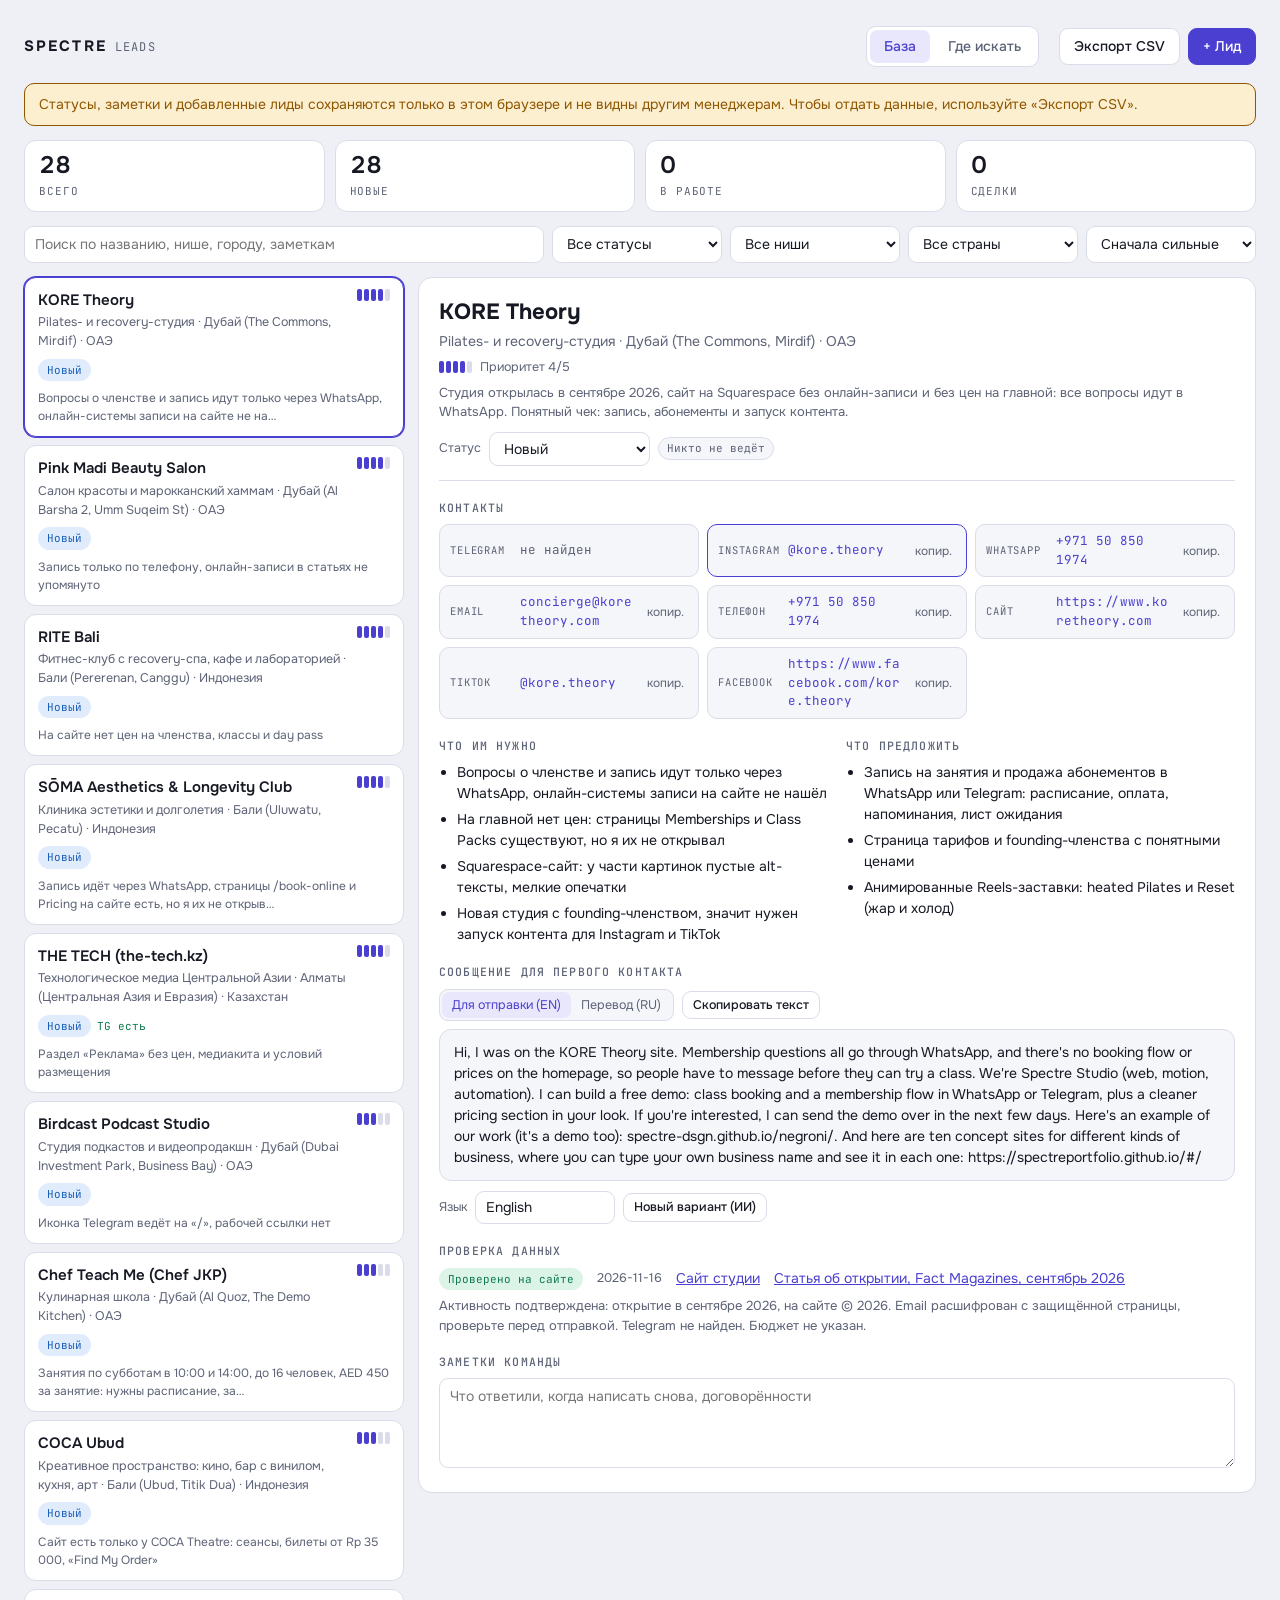
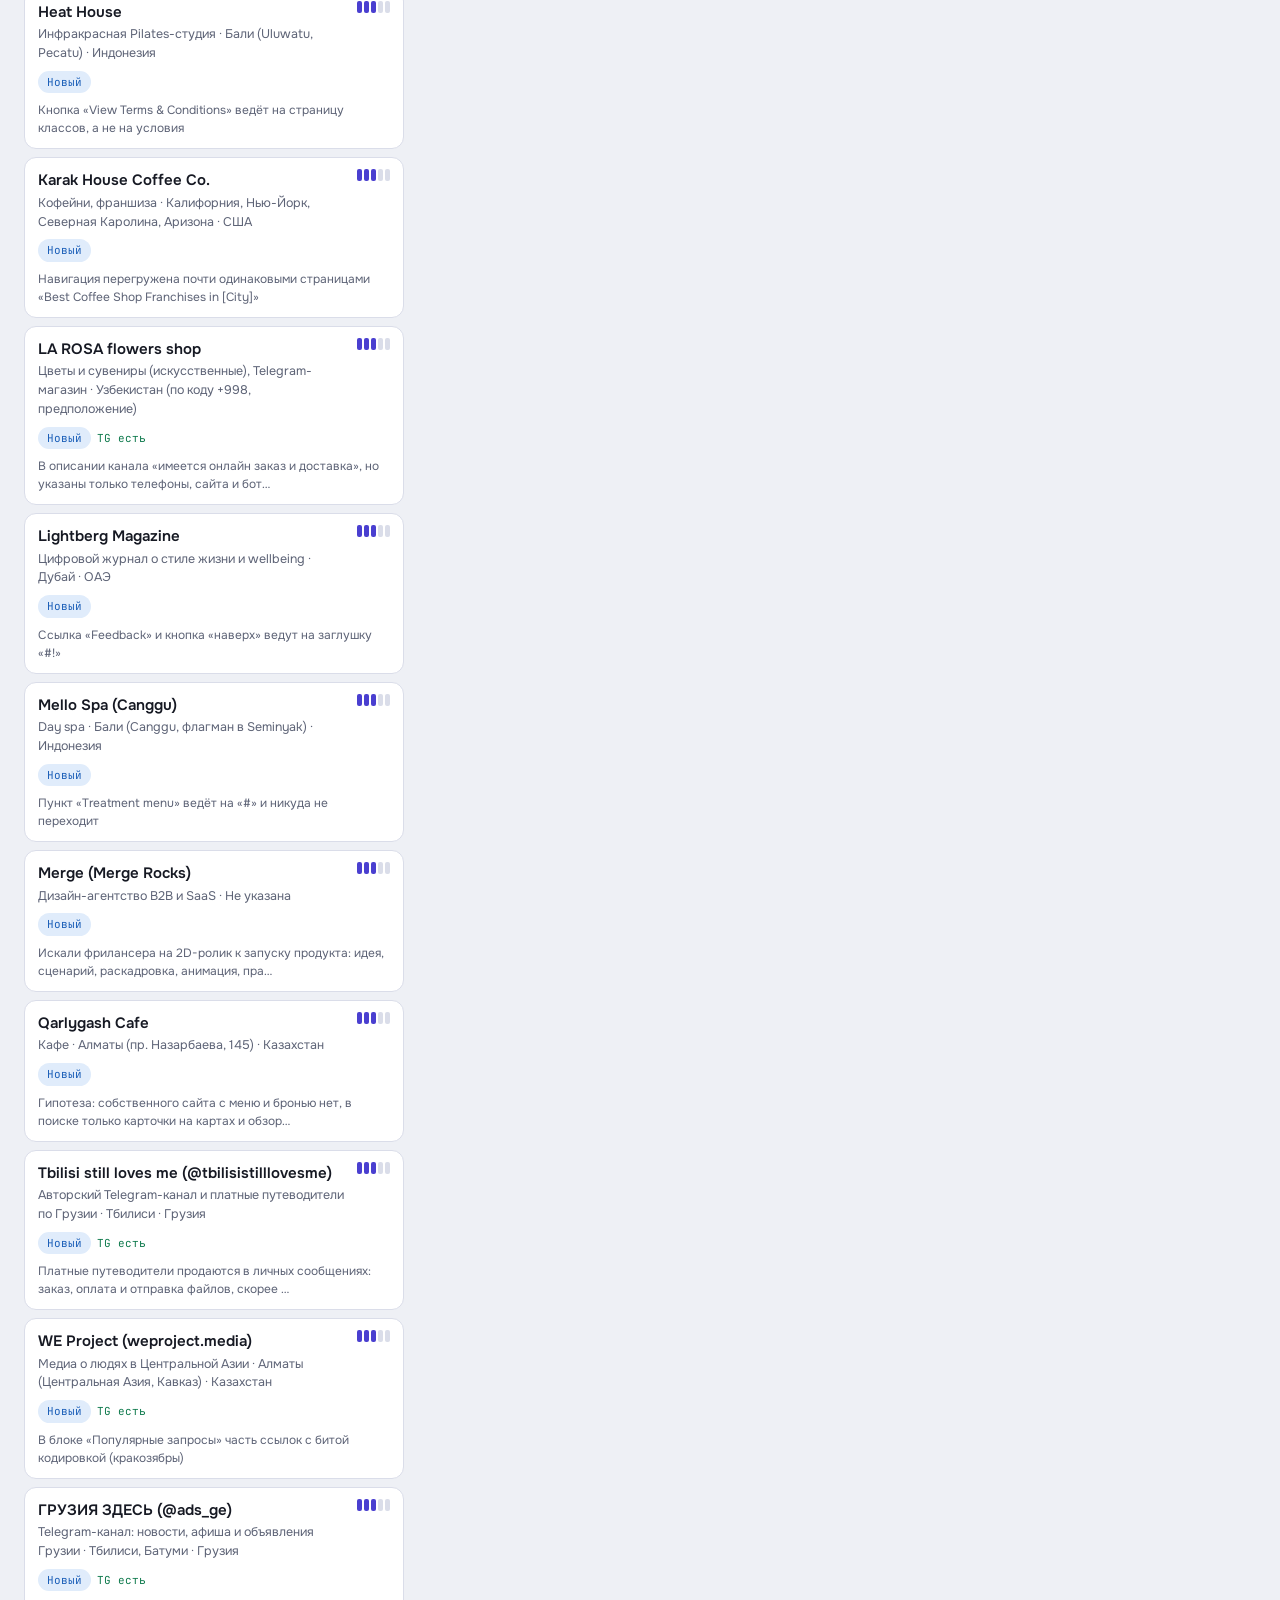
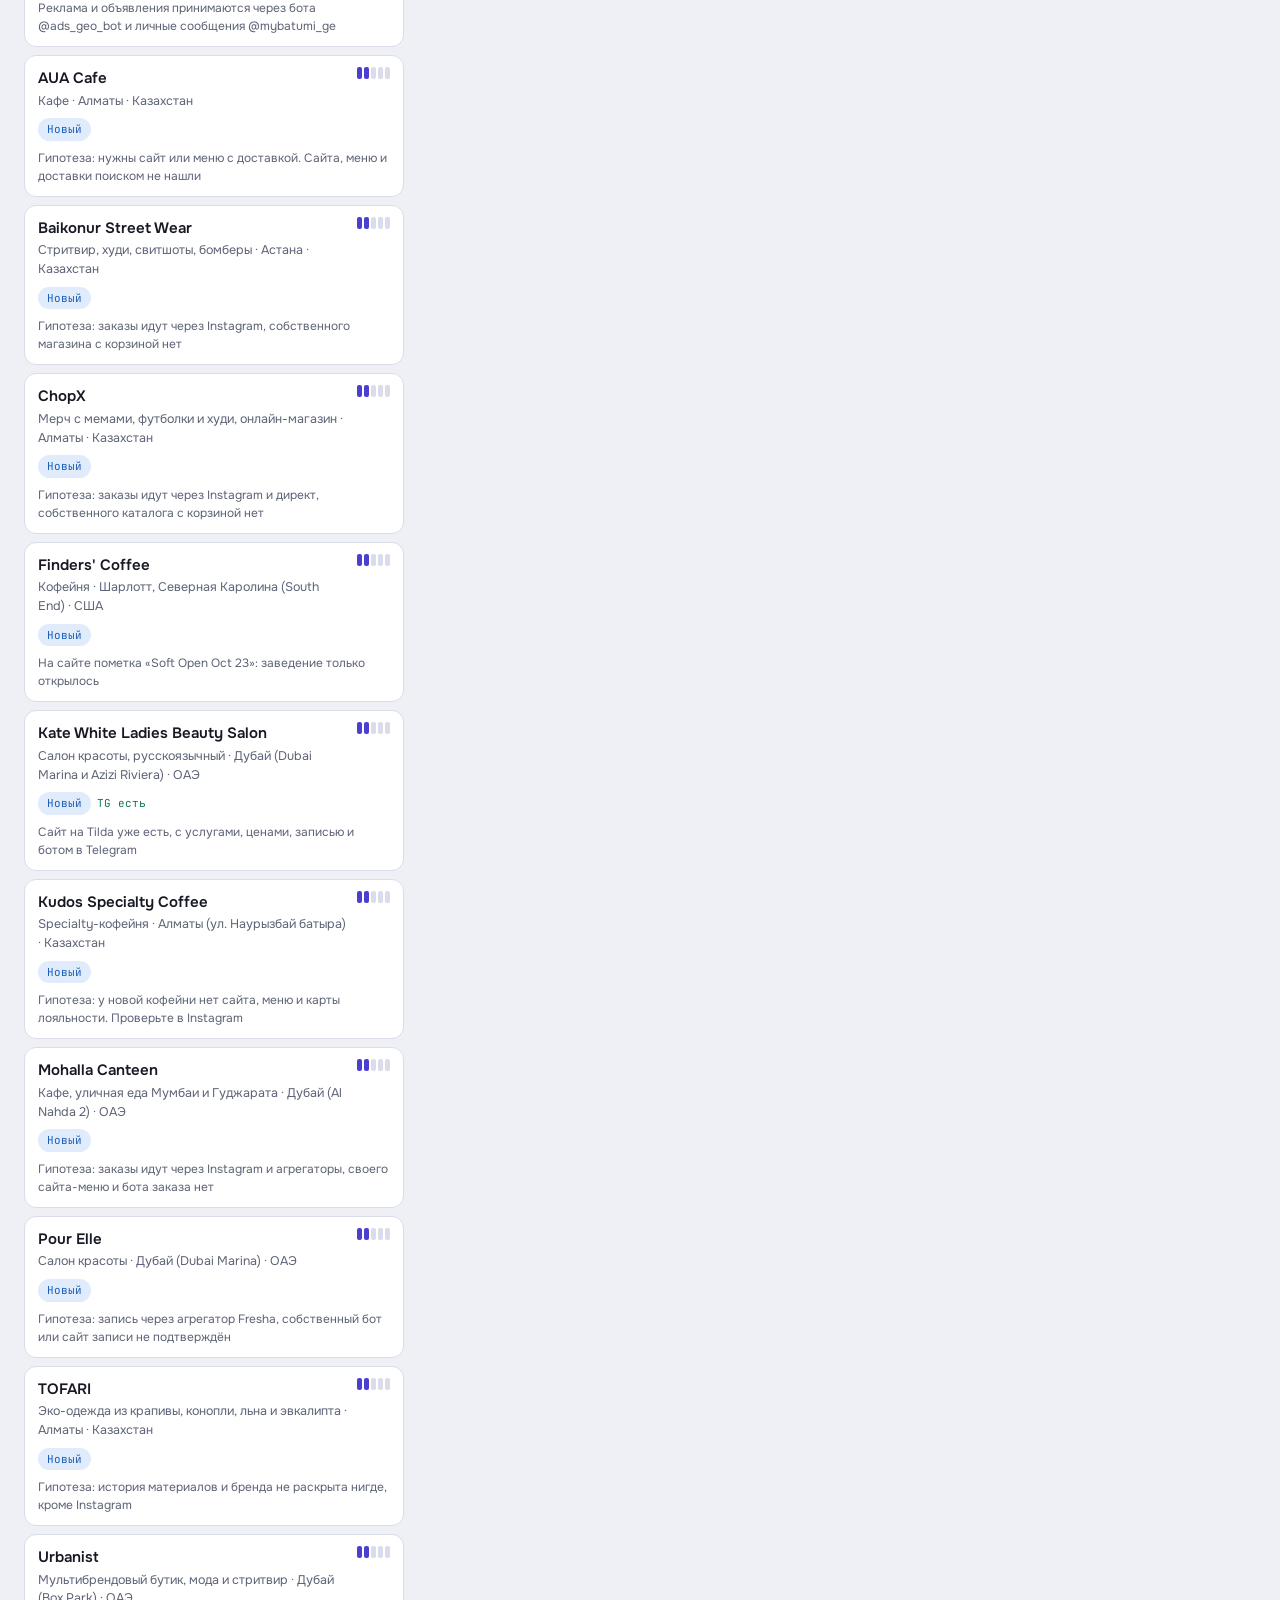
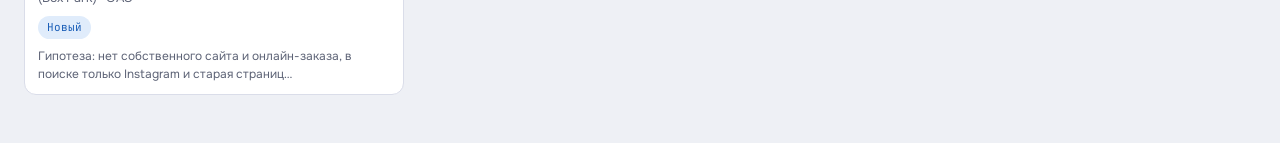
==== commit 9e5a2f5d: "Fix leads page script" ====
--- a/leads-sxuan6u9o5zp/index.html
+++ b/leads-sxuan6u9o5zp/index.html
@@ -378,7 +378,8 @@
  ["Агрегаторы записи",["Fresha, Booksy, Treatwell: салоны, студии, клиники.","Сравните карточку и собственный сайт. Нет сайта или он слабее карточки: это лид.","Предложение: бот или сайт записи с их брендом, без комиссии агрегатора."]],
  ["Площадки заказов",["Upwork, Freelancehunt, Kwork, Wellfound: фильтры «Telegram bot», «landing page», «motion designer».","Площадки закрыты для автоматического чтения, открывайте вручную в браузере.","Отвечайте в первые 1-2 часа после публикации, с готовым примером работы."]],
  ["Новости об открытиях",["Городские сайты об открытиях и разделы «скоро откроется» в местных СМИ.","Ищите «opening soon» + город + 2026.","Новый бизнес уже решил открыться, значит бюджет на бренд и сайт есть сейчас."]],
- ["Медиа и авторы: Telegram-каналы, онлайн-издания, подкасты",["Берите только живые: последний пост не старше недели, свежие материалы на сайте, рекламный контакт в описании канала.","Типичные слабые места: нет медиакита и цен на рекламу, реклама и платные материалы продаются в личных сообщениях, на сайте дубли, пустые блоки и заглушки в ссылках, нет рассылки и подкастов.","Что предлагать: страницу «Реклама» с цифрами и пакетами, бота приёма заявок, Telegram-магазин платных гайдов, моушн-заставки для видео и Reels, чистку сайта.","Где искать: каталоги Telemetr и TGStat по тегу города, подборки медиа в деловых изданиях, страницы «Реклама» на сайтах.","Если несколько изданий в одной группе, пишите в одно, остальные не трогайте, пока нет ответа."]],\n ["Агентства и студии",["Агентства, которые публикуют вакансии motion и 3D-дизайнеров, часто берут подрядчиков.","Предложение: работа под белой этикеткой, быстрые сроки, тестовая анимация за свой счёт.","Контакты ищите в разделе «Hire us» или «Careers» на их сайте."]],
+ ["Медиа и авторы: Telegram-каналы, онлайн-издания, подкасты",["Берите только живые: последний пост не старше недели, свежие материалы на сайте, рекламный контакт в описании канала.","Типичные слабые места: нет медиакита и цен на рекламу, реклама и платные материалы продаются в личных сообщениях, на сайте дубли, пустые блоки и заглушки в ссылках, нет рассылки и подкастов.","Что предлагать: страницу «Реклама» с цифрами и пакетами, бота приёма заявок, Telegram-магазин платных гайдов, моушн-заставки для видео и Reels, чистку сайта.","Где искать: каталоги Telemetr и TGStat по тегу города, подборки медиа в деловых изданиях, страницы «Реклама» на сайтах.","Если несколько изданий в одной группе, пишите в одно, остальные не трогайте, пока нет ответа."]],
+ ["Агентства и студии",["Агентства, которые публикуют вакансии motion и 3D-дизайнеров, часто берут подрядчиков.","Предложение: работа под белой этикеткой, быстрые сроки, тестовая анимация за свой счёт.","Контакты ищите в разделе «Hire us» или «Careers» на их сайте."]],
  ["Какой канал в каком регионе",["ОАЭ: Instagram и WhatsApp. Telegram работает у русскоязычных владельцев.","США, Великобритания, Европа: Instagram и email. Telegram встречается редко.","Грузия, Армения, Казахстан, Сербия: Telegram и Instagram.","Турция: Instagram и WhatsApp.","Юго-Восточная Азия: WhatsApp и Instagram, Telegram в крипто и e-commerce.","Это рабочие ориентиры, а не статистика. Проверяйте по профилю конкретного бизнеса."]],
  ["Первое сообщение",["До 80 слов, как живой человек: без поздравлений и без подписи с именем. Одна наблюдаемая проблема.","Без вопроса «можно прислать?». Пишите так: могу на днях прислать демо-версию, если интересно.","В конце две ссылки: пример работы (скажите, что это тоже демо) и концепт-сайт https://spectreportfolio.github.io/#/ с десятью примерами под разные бизнесы, где можно вписать название заведения.","Демо делайте до ответа, 15-30 минут на мокап. Это ваш главный аргумент.","Цену в первом сообщении не называйте.","Повтор через 3 и через 7 дней, новым углом: показать готовый мокап.","Язык переписки как у клиента. Для местных бизнесов это язык страны."]],
  ["Как вносить лида",["Название, ниша, страна, город.","Контакты по приоритету: Telegram, Instagram, затем остальные.","Нужда: что именно вы увидели, а не общие слова.","Бюджет заполняйте только если он указан публично. Иначе оставьте пустым.","Источник и дата проверки в заметках."]]
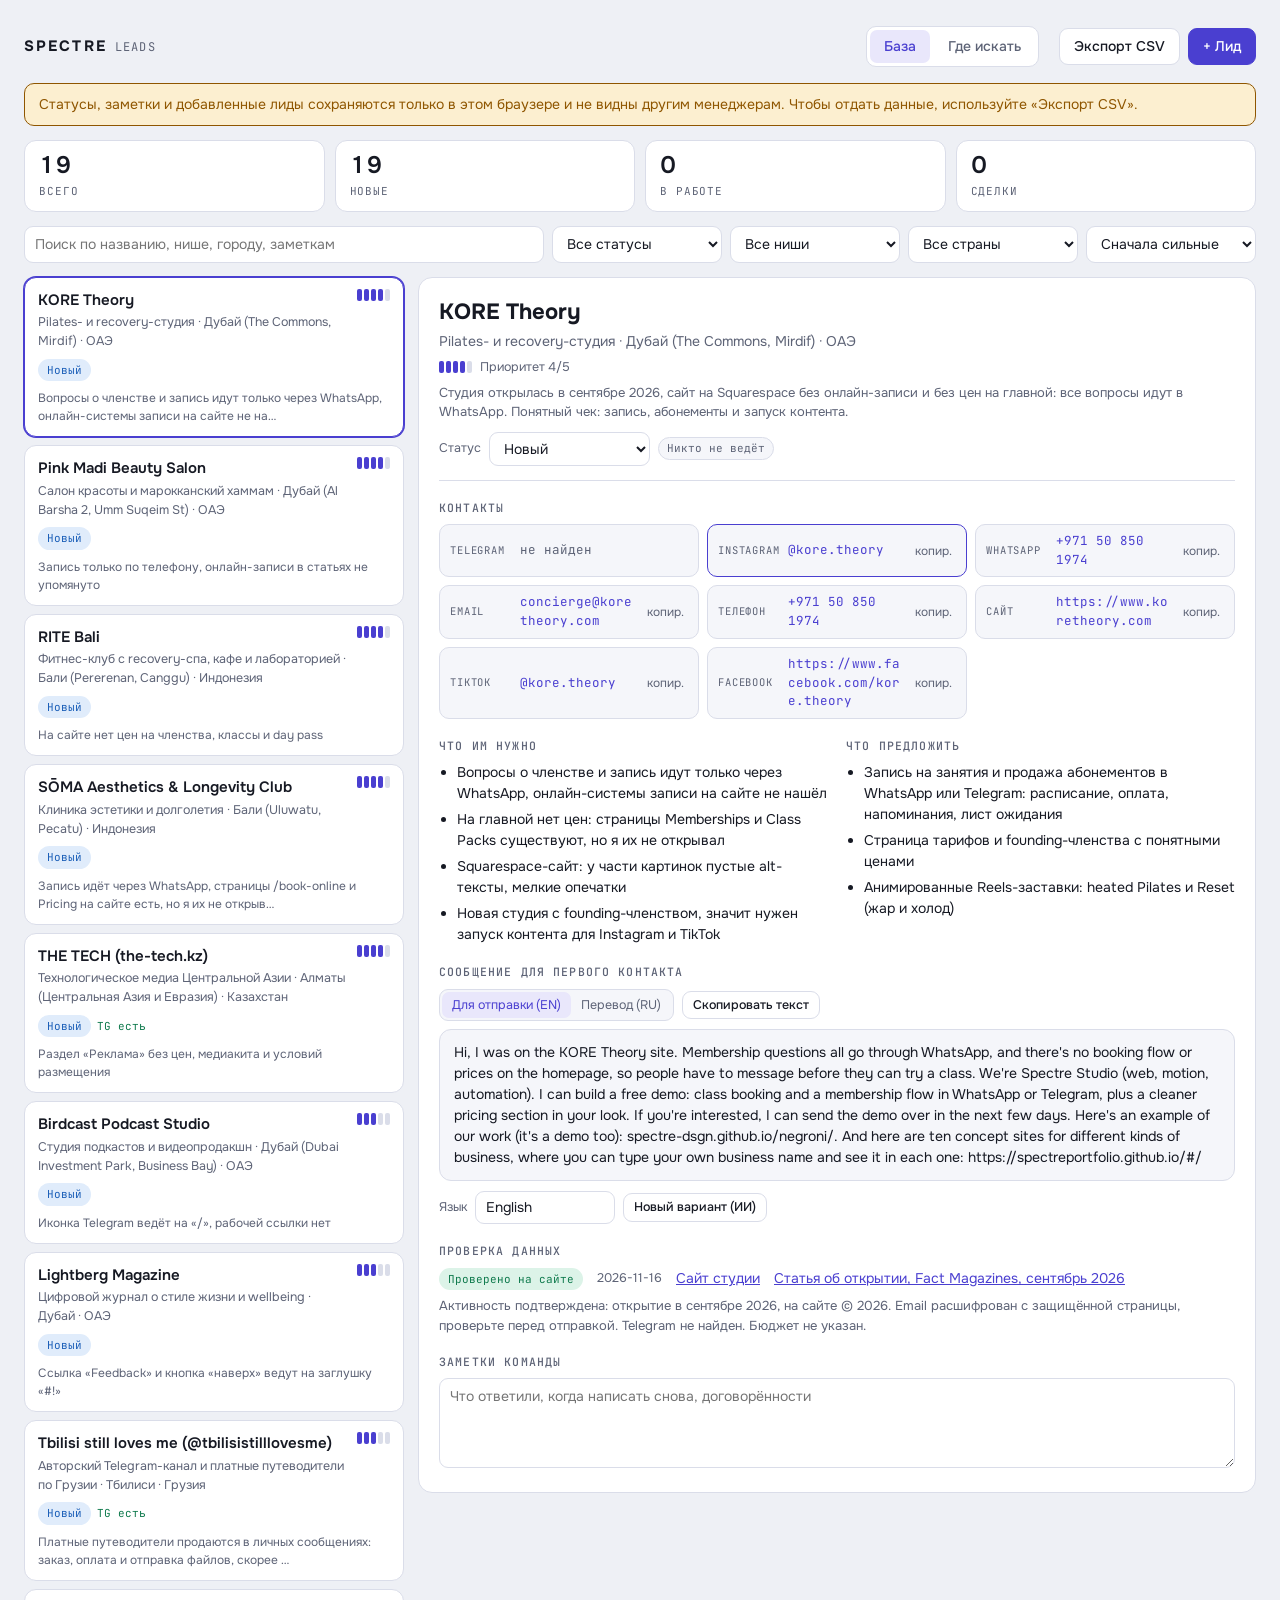
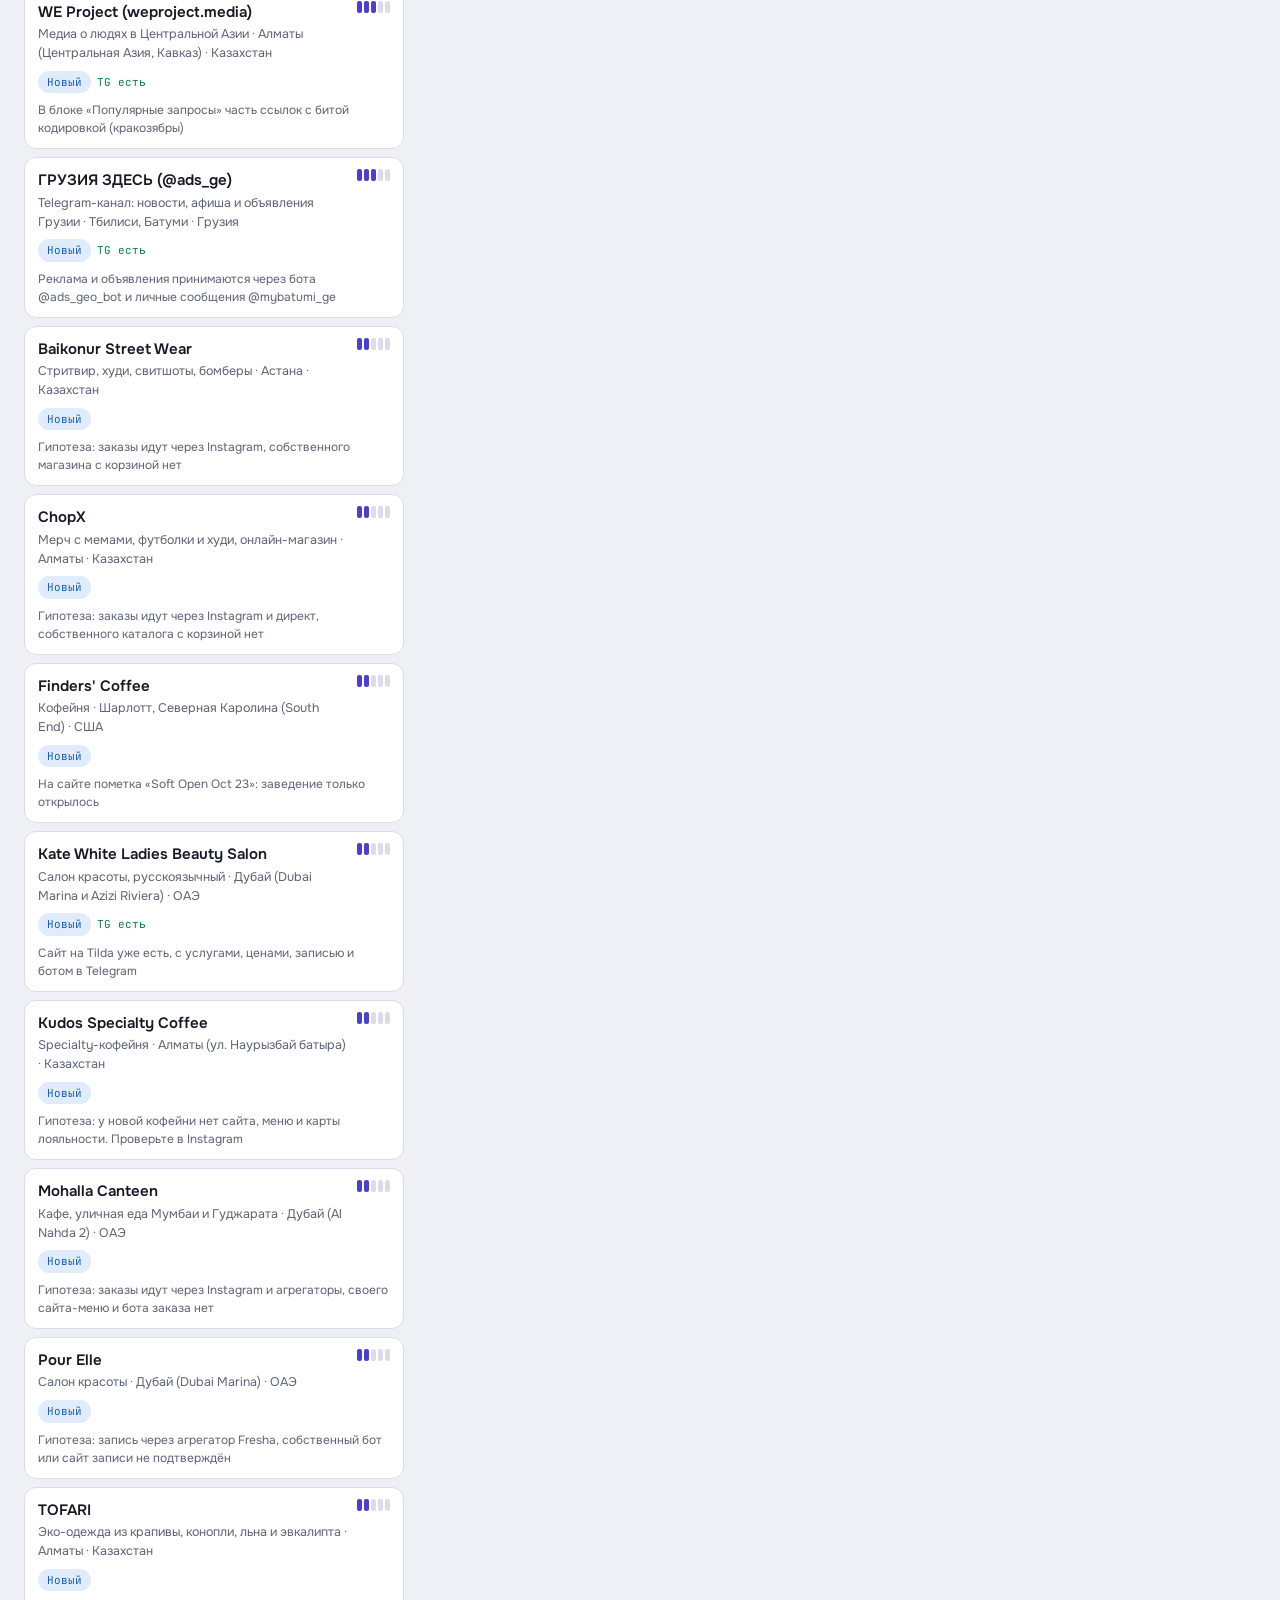
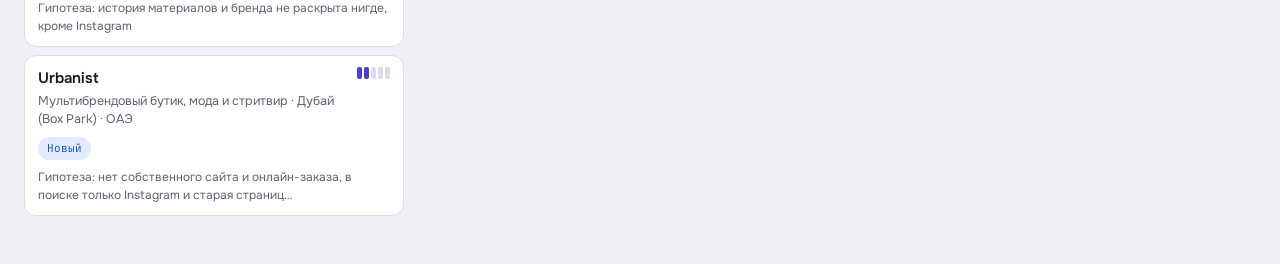
==== commit f2e2ab10: "Remove sent leads from list" ====
--- a/leads-sxuan6u9o5zp/index.html
+++ b/leads-sxuan6u9o5zp/index.html
@@ -523,7 +523,7 @@
 });
 document.addEventListener("keydown",e=>{if(e.key==="Escape"&&!$("overlay").hidden)$("overlay").hidden=true});
 
-const DATA=[{"caveat":"Активность подтверждена: открытие в сентябре 2026, на сайте © 2026. Email расшифрован с защищённой страницы, проверьте перед отправкой. Telegram не найден. Бюджет не указан.","checked":"2026-11-16","city":"Дубай (The Commons, Mirdif)","confidence":"site","contacts":{"email":"concierge@koretheory.com","facebook":"https://www.facebook.com/kore.theory","instagram":"kore.theory","phone":"+971 50 850 1974","tiktok":"kore.theory","whatsapp":"+971 50 850 1974"},"country":"ОАЭ","evidence":[{"label":"Сайт студии","url":"https://www.koretheory.com"},{"label":"Статья об открытии, Fact Magazines, сентябрь 2026","url":"https://www.factmagazines.com/uae/dubai/kore-theory-dubai-wellness/"}],"fit":4,"fitWhy":"Студия открылась в сентябре 2026, сайт на Squarespace без онлайн-записи и без цен на главной: все вопросы идут в WhatsApp. Понятный чек: запись, абонементы и запуск контента.","name":"KORE Theory","needs":["Вопросы о членстве и запись идут только через WhatsApp, онлайн-системы записи на сайте не нашёл","На главной нет цен: страницы Memberships и Class Packs существуют, но я их не открывал","Squarespace-сайт: у части картинок пустые alt-тексты, мелкие опечатки","Новая студия с founding-членством, значит нужен запуск контента для Instagram и TikTok"],"niche":"Pilates- и recovery-студия","offer":["Запись на занятия и продажа абонементов в WhatsApp или Telegram: расписание, оплата, напоминания, лист ожидания","Страница тарифов и founding-членства с понятными ценами","Анимированные Reels-заставки: heated Pilates и Reset (жар и холод)"],"pitch":"Hi, I was on the KORE Theory site. Membership questions all go through WhatsApp, and there's no booking flow or prices on the homepage, so people have to message before they can try a class. We're Spectre Studio (web, motion, automation). I can build a free demo: class booking and a membership flow in WhatsApp or Telegram, plus a cleaner pricing section in your look. If you're interested, I can send the demo over in the next few days. Here's an example of our work (it's a demo too): spectre-dsgn.github.io/negroni/. And here are ten concept sites for different kinds of business, where you can type your own business name and see it in each one: https://spectreportfolio.github.io/#/","pitch_lang":"EN","pitch_ru":"Здравствуйте! Смотрел сайт KORE Theory. Все вопросы о членстве идут через WhatsApp, на главной нет ни записи, ни цен, поэтому человеку нужно сначала написать, чтобы попробовать занятие. Мы Spectre Studio (сайты, моушн, автоматизация). Могу бесплатно собрать демо: запись на занятия и оформление членства в WhatsApp или Telegram, плюс более понятный блок с ценами в вашем стиле. Если интересно, на днях могу прислать демо-версию. Вот пример нашей работы, это тоже демо: spectre-dsgn.github.io/negroni/. А здесь десять концептов сайтов для разных бизнесов: можно вписать название своего заведения и увидеть его в каждом: https://spectreportfolio.github.io/#/","website":"https://www.koretheory.com","id":"kore-theory-dubai"},{"caveat":"Ни Telegram, ни Instagram, ни WhatsApp подтверждены не были: известен только телефон из прессы. В ОАЭ у мобильного номера обычно есть WhatsApp, проверьте. Instagram найдите вручную. Владелица по прессе: Madiha Abaida. Активность: открытие 1 октября 2026, пресса 7 октября. Бюджет не указан.","checked":"2026-11-16","city":"Дубай (Al Barsha 2, Umm Suqeim St)","confidence":"listing","contacts":{"other":"В карточке Fresha указан другой номер: +971 4 547 9333. Instagram и сайт не найдены, ищите по названию «Pink Madi» вручную","phone":"+971 54 396 7274"},"country":"ОАЭ","evidence":[{"label":"Gulf News об открытии","url":"https://gulfnews.com/friday/madiha-abaida-unveils-pink-madi-a-moroccan-inspired-sanctuary-in-dubai-1.500687458"},{"label":"Khaleej Times об открытии, 7 октября 2026","url":"https://www.khaleejtimes.com/kt-engage/madiha-abaida-opens-the-doors-to-pink-madi-in-dubai-with-a-star-studded-celebration"}],"fit":4,"fitWhy":"Открылся 1 октября 2026, владелица известный дизайнер. Запись только по телефону, сайта и Instagram поиском не нашёл. Нужны сайт, запись и контент, пока клиентский поток только формируется.","name":"Pink Madi Beauty Salon","needs":["Запись только по телефону, онлайн-записи в статьях не упомянуто","Сайт и Instagram по поиску не нашёл","Много услуг: хаммам, head spa, ногти, массаж, приватные комнаты, значит нужны понятный прайс и выбор услуги","Салон новый, нужен запуск контента для соцсетей"],"niche":"Салон красоты и марокканский хаммам","offer":["Сайт с услугами, ценами и записью","Бот записи в WhatsApp и Instagram: выбор услуги, времени, предоплата за хаммам","Reels и анимация: хаммам, head spa, марокканская тема","Единый визуал салона"],"pitch":"Hi, I couldn't find a website or Instagram for Pink Madi, only the phone number for bookings. With hammam, head spa and private rooms, clients probably want to pick a service and a time online. We're Spectre Studio (web, motion, automation). I can make a free demo: a site with services and prices, and a booking bot for WhatsApp and Instagram, in your style. If you're interested, I can send the demo over in the next few days. Here's an example of our work (it's a demo too): spectre-dsgn.github.io/negroni/. And here are ten concept sites for different kinds of business, where you can type your own business name and see it in each one: https://spectreportfolio.github.io/#/","pitch_lang":"EN","pitch_ru":"Здравствуйте! Не нашёл сайта и Instagram у Pink Madi, только телефон для записи. При хаммаме, head spa и приватных комнатах клиентам, скорее всего, хочется выбрать услугу и время онлайн. Мы Spectre Studio (сайты, моушн, автоматизация). Могу бесплатно сделать демо: сайт с услугами и ценами и бот записи в WhatsApp и Instagram в вашем стиле. Если интересно, на днях могу прислать демо-версию. Вот пример нашей работы, это тоже демо: spectre-dsgn.github.io/negroni/. А здесь десять концептов сайтов для разных бизнесов: можно вписать название своего заведения и увидеть его в каждом: https://spectreportfolio.github.io/#/","id":"pink-madi-dubai"},{"caveat":"Активность подтверждена: открытие в январе 2026, на сайте свежие ресурсы. Telegram не найден. Дефекты сайта (язык, корзина, цены) перепроверьте глазами перед отправкой. Бюджет не указан.","checked":"2026-11-16","city":"Бали (Pererenan, Canggu)","confidence":"site","contacts":{"email":"contact@ritebali.com","instagram":"rite.bali","other":"LinkedIn: linkedin.com/company/rite-bali. Форма контактов на сайте с hCaptcha","phone":"+62 822 3665 9949","whatsapp":"+62 822 3665 9949"},"country":"Индонезия","evidence":[{"label":"Сайт клуба","url":"https://ritebali.com/"},{"label":"Статья об открытии, январь 2026","url":"https://whatsnewindonesia.com/bali/rite-bali-opens-new-wellness-sanctuary-pererenan"}],"fit":4,"fitWhy":"Крупный клуб, открылся в январе 2026: зал, recovery, кафе, The Lab. Сайт на Shopify без цен и без понятной онлайн-записи, членства обсуждаются в WhatsApp. Масштаб проекта подходит под пакет услуг, а не одну.","name":"RITE Bali","needs":["На сайте нет цен на членства, классы и day pass","Членства и Plus One Club обсуждаются через WhatsApp, онлайн-записи из страниц Memberships и Schedule не видно","Магазин Shopify пустой (пустая корзина), смысла в нём не видно","Переключатель English / 简体中文 ведёт на «#», опечатка «yourslef» в описании бокса, логотипы партнёров повторяются"],"niche":"Фитнес-клуб с recovery-спа, кафе и лабораторией","offer":["Онлайн-запись на классы и покупка членств с оплатой","WhatsApp-бот: вопросы о членстве, бронь, напоминания, Plus One Club","Редизайн сайта: цены, расписание, бонусы партнёров, рабочий выбор языка","Motion-контент для событий и запуска новых форматов"],"pitch":"Hi, I was on the RITE Bali site. Memberships, day passes and classes don't show prices, and booking seems to run through WhatsApp, so people have to message before they can join. We're Spectre Studio (web, motion, automation). I can put together a free demo: a membership and class booking flow with payment, plus a WhatsApp bot that handles questions and reminders, in RITE's look. If you're interested, I can send the demo over in the next few days. Here's an example of our work (it's a demo too): spectre-dsgn.github.io/negroni/. And here are ten concept sites for different kinds of business, where you can type your own business name and see it in each one: https://spectreportfolio.github.io/#/","pitch_lang":"EN","pitch_ru":"Здравствуйте! Смотрел сайт RITE Bali. На членства, day pass и классы нет цен, а запись, похоже, идёт через WhatsApp, поэтому нужно сначала написать, чтобы вступить. Мы Spectre Studio (сайты, моушн, автоматизация). Могу бесплатно собрать демо: оформление членства и запись на классы с оплатой, плюс WhatsApp-бот для вопросов и напоминаний, в стиле RITE. Если интересно, на днях могу прислать демо-версию. Вот пример нашей работы, это тоже демо: spectre-dsgn.github.io/negroni/. А здесь десять концептов сайтов для разных бизнесов: можно вписать название своего заведения и увидеть его в каждом: https://spectreportfolio.github.io/#/","website":"https://ritebali.com/","id":"rite-bali"},{"caveat":"Медицинская тематика: в сообщении и демо не обещайте результатов лечения. Активность подтверждена только © 2026 на сайте и WhatsApp-записью, датированных постов нет. Telegram не найден. Платформа, по признакам, Wix. Бюджет не указан.","checked":"2026-11-16","city":"Бали (Uluwatu, Pecatu)","confidence":"site","contacts":{"email":"contact@somalongevityclub.com","instagram":"somalongevityclub","other":"LinkedIn: linkedin.com/company/somalongevityclub. На сайте есть форма: имя, email, WhatsApp, сообщение","phone":"+62 811 2522 8000","whatsapp":"+62 811 2522 8000"},"country":"Индонезия","evidence":[{"label":"Сайт клиники","url":"https://www.somalongevityclub.com/"}],"fit":4,"fitWhy":"Клиника с медицинским директором и выездной услугой, такому бизнесу важен доверительный сайт. Запись через WhatsApp, на сайте опечатки и перепутанные ссылки, цен на главной нет.","name":"SŌMA Aesthetics & Longevity Club","needs":["Запись идёт через WhatsApp, страницы /book-online и Pricing на сайте есть, но я их не открывал","На главной нет цен","Опечатки: «Laser Tatoo Removal» в меню, «SOAM» в alt-тексте, «Weight Management» в меню дважды","Кнопка «Our Clinic» ведёт на страницу мобильной капельницы, блок «Results» без подписей, alt-тексты из имён файлов (например «OIP.jpeg»)"],"niche":"Клиника эстетики и долголетия","offer":["Сайт с понятными услугами, ценами и записью на консультацию","WhatsApp-ассистент: сбор запроса, предварительный подбор процедуры, запись, напоминания","Галерея результатов с подписями (с согласия пациентов, без обещаний лечения)","Анимированные ролики о процедурах для Instagram"],"pitch":"Hi, I looked at the SŌMA site. Bookings go through WhatsApp, prices aren't on the homepage, and a few details are off: the “Our Clinic” button opens the mobile IV page, and there's a typo in “Laser Tatoo Removal”. We're Spectre Studio (web, design, automation). I can make a free demo: a cleaner site with online consultation booking and a WhatsApp assistant that collects the request before your team replies. If you're interested, I can send the demo over in the next few days. Here's an example of our work (it's a demo too): spectre-dsgn.github.io/negroni/. And here are ten concept sites for different kinds of business, where you can type your own business name and see it in each one: https://spectreportfolio.github.io/#/","pitch_lang":"EN","pitch_ru":"Здравствуйте! Смотрел сайт SŌMA. Запись идёт через WhatsApp, цен на главной нет, и есть мелочи: кнопка «Our Clinic» открывает страницу мобильной капельницы, а в «Laser Tatoo Removal» опечатка. Мы Spectre Studio (сайты, дизайн, автоматизация). Могу бесплатно сделать демо: более чистый сайт с онлайн-записью на консультацию и WhatsApp-ассистента, который собирает запрос до ответа вашей команды. Если интересно, на днях могу прислать демо-версию. Вот пример нашей работы, это тоже демо: spectre-dsgn.github.io/negroni/. А здесь десять концептов сайтов для разных бизнесов: можно вписать название своего заведения и увидеть его в каждом: https://spectreportfolio.github.io/#/","website":"https://www.somalongevityclub.com/","id":"soma-longevity-bali"},{"caveat":"Активность подтверждена: материалы от 12 до 17 ноября 2026. Издание входит в WE Media Group, возможно, решает группа, а не редакция. Телефоны взяты из общего блока контактов, проверьте перед звонком. WhatsApp не найден. Бюджет не указан.","checked":"2026-11-17","city":"Алматы (Центральная Азия и Евразия)","confidence":"site","contacts":{"email":"thetech@wecom.agency","instagram":"thetech.media","other":"Реклама: the-tech.kz/reklama/ и wemedia.group. Общие телефоны рекламного отдела группы: +7 705 126 50 53, +7 705 800 95 64, форма wecom.agency/crm. YouTube: @The_Tech_media. LinkedIn: the-tech-media-central-asia","telegram":"thetechkz"},"country":"Казахстан","evidence":[{"label":"Сайт","url":"https://www.the-tech.kz"},{"label":"Подборка рекламных площадок WE Project","url":"https://weproject.media/articles/detail/gde-biznesu-razmeshchat-reklamu-v-tsentralnoy-azii-spisok-lifestyle-media/"}],"fit":4,"fitWhy":"Активное медиа, свежие материалы 12-17 ноября 2026. Раздел «Реклама» без цен и медиакита, пустые блоки и дубли на сайте. Решение скорее всего принимает группа WE Media, у которой есть рекламный отдел.","name":"THE TECH (the-tech.kz)","needs":["Раздел «Реклама» без цен, медиакита и условий размещения","Блок «Подкасты» пустой, вкладка «Другое» показывает «No posts»","Дубли: одни и те же материалы в разных рубриках, один заголовок повторяется много раз","Alt-тексты картинок из имён файлов, в русском интерфейсе остались английские подсказки поиска"],"niche":"Технологическое медиа Центральной Азии","offer":["Страница «Реклама»: цифры аудитории, форматы, цены, форма заявки","Telegram-бот приёма рекламных заявок","Анимированные заставки и обложки для YouTube и Instagram","Чистка сайта: дубли, пустые блоки, подписи картинок"],"pitch":"Здравствуйте! Смотрел the-tech.kz: раздел «Реклама» есть, но на странице нет цен и медиакита, блок «Подкасты» пустой, а одни и те же материалы повторяются в разных рубриках. Мы Spectre Studio (дизайн, анимация, сайты, боты). Могу бесплатно собрать демо: страницу «Реклама» с цифрами аудитории, пакетами и формой заявки и анимированные заставки для ваших роликов. Если интересно, на днях могу прислать демо-версию. Вот пример нашей работы, это тоже демо: spectre-dsgn.github.io/negroni/. А здесь десять концептов сайтов для разных бизнесов: можно вписать название своего проекта и увидеть его в каждом: https://spectreportfolio.github.io/#/","pitch_lang":"RU","website":"https://www.the-tech.kz","id":"the-tech-kz"},{"caveat":"Онлайн-бронь у них уже есть, не называйте это проблемой, предлагайте улучшение. Адрес сайта pages.dev, возможно, зеркало основного birdcast.me. Активность: © 2026 на сайте и в брони, датированных постов не видел. Telegram не найден. Бюджет не указан.","checked":"2026-11-17","city":"Дубай (Dubai Investment Park, Business Bay)","confidence":"site","contacts":{"email":"hi@birdcast.me","facebook":"https://www.facebook.com/people/Birdcast-Studio/61551065531375/","instagram":"birdcaststudio","other":"Онлайн-бронь: booking.birdcast.me. Основатель: Baligh Mhanna (LinkedIn)","phone":"+971 56 188 6153","whatsapp":"+971 56 188 6153"},"country":"ОАЭ","evidence":[{"label":"Сайт студии","url":"https://birdcast-4ia.pages.dev/"},{"label":"Страница онлайн-брони","url":"https://booking.birdcast.me"}],"fit":3,"fitWhy":"Рабочая студия с онлайн-бронью, но сайт с противоречиями и заглушками: ссылка на Telegram ведёт в никуда, в разделе Showreel нет видео. Контакты в WhatsApp и Instagram есть, основатель назван.","name":"Birdcast Podcast Studio","needs":["Иконка Telegram ведёт на «/», рабочей ссылки нет","Раздел Showreel без видео","Противоречия на странице: «30+ лет» и «28 лет» опыта, часы работы с 9:00 и с 10:00, доставка «в течение 24 часов» и «24-72 часов»","Цен нет на странице, они только в онлайн-брони, а в ней по тексту страницы не видно выбора даты"],"niche":"Студия подкастов и видеопродакшн","offer":["Чистая страница студии с рабочим showreel, понятными ценами и отзывами","WhatsApp-ассистент: подбор формата, даты, предоплата","Анимированные заставки для подкастов клиентов и для самой студии"],"pitch":"Hi, I was on the Birdcast site. The Telegram icon points nowhere, the showreel section has no video, and the page says both “30+ yrs” and “28 years” of experience. We're Spectre Studio (web, motion, automation). I can make a free demo: a cleaner studio page with a working showreel, clear pricing, and a WhatsApp assistant for booking, in your look. If you're interested, I can send the demo over in the next few days. Here's an example of our work (it's a demo too): spectre-dsgn.github.io/negroni/. And here are ten concept sites for different kinds of business, where you can type your own business name and see it in each one: https://spectreportfolio.github.io/#/","pitch_lang":"EN","pitch_ru":"Здравствуйте! Смотрел сайт Birdcast. Иконка Telegram никуда не ведёт, в разделе showreel нет видео, а на странице одновременно «30+ лет» и «28 лет» опыта. Мы Spectre Studio (сайты, моушн, автоматизация). Могу бесплатно сделать демо: более чистую страницу студии с рабочим showreel, понятными ценами и WhatsApp-ассистентом для брони, в вашем стиле. Если интересно, на днях могу прислать демо-версию. Вот пример нашей работы, это тоже демо: spectre-dsgn.github.io/negroni/. А здесь десять концептов сайтов для разных бизнесов: можно вписать название своего проекта и увидеть его в каждом: https://spectreportfolio.github.io/#/","website":"https://birdcast-4ia.pages.dev/","id":"birdcast-podcast-studio-dubai"},{"caveat":"Активность подтверждена: сеансы на 17 ноября 2026, открытие 30 октября. Владелец не назван, в статье упомянут генеральный менеджер Titik Dua Fonny Makatita. Telegram не найден. Бюджет не указан.","checked":"2026-11-16","city":"Бали (Ubud, Titik Dua)","confidence":"site","contacts":{"email":"info@titikdua.id","instagram":"cocaubud","phone":"+62 811 9693 9391","whatsapp":"+62 811 9693 9391"},"country":"Индонезия","evidence":[{"label":"Статья об открытии","url":"https://whatsnewindonesia.com/bali/newly-opened-ubud-creative-house-coca-ubud"},{"label":"Сайт COCA Theatre","url":"https://theatre.titikdua.id"}],"fit":3,"fitWhy":"Открылось 30 октября 2026. Сайт есть только у кинотеатра, отдельной страницы для кухни, бара Selekta и арт-пространства не нашёл. Нужны общий сайт, бронь и афиши.","name":"COCA Ubud","needs":["Сайт есть только у COCA Theatre: сеансы, билеты от Rp 35 000, «Find My Order»","Единого сайта COCA с кухней, баром Selekta, галереей и расписанием событий не нашёл","На сайте кинотеатра нет ссылок на Instagram и WhatsApp, у многих картинок пустые alt, часть описаний обрезана, у «Soon» нет дат","WhatsApp указан как контакт для COCA Dining, Selekta и общих вопросов"],"niche":"Креативное пространство: кино, бар с винилом, кухня, арт","offer":["Общий сайт COCA: кино, кухня, Selekta, Art Space, расписание событий","Бот бронирования столиков и билетов в WhatsApp","Анимированные афиши событий для Instagram","Исправление сайта кинотеатра: ссылки, описания, даты"],"pitch":"Hi, I saw COCA Ubud has a site for the theatre, but I couldn't find one place covering the dining, the Selekta bar and the art space. We're Spectre Studio (web, motion, automation). I can make a free demo: a single COCA site with the weekly programme and a WhatsApp bot for table and ticket bookings, plus animated posters for events. If you're interested, I can send the demo over in the next few days. Here's an example of our work (it's a demo too): spectre-dsgn.github.io/negroni/. And here are ten concept sites for different kinds of business, where you can type your own business name and see it in each one: https://spectreportfolio.github.io/#/","pitch_lang":"EN","pitch_ru":"Здравствуйте! Увидел, что у COCA Ubud есть сайт кинотеатра, но не нашёл единой страницы про кухню, бар Selekta и арт-пространство. Мы Spectre Studio (сайты, моушн, автоматизация). Могу бесплатно сделать демо: общий сайт COCA с программой на неделю и WhatsApp-бот для бронирования столиков и билетов, плюс анимированные афиши событий. Если интересно, на днях могу прислать демо-версию. Вот пример нашей работы, это тоже демо: spectre-dsgn.github.io/negroni/. А здесь десять концептов сайтов для разных бизнесов: можно вписать название своего заведения и увидеть его в каждом: https://spectreportfolio.github.io/#/","website":"https://theatre.titikdua.id","id":"coca-ubud"},{"caveat":"Собственных каналов школы не нашёл: пишите в Instagram подкаста или через форму на сайте шефа. Активность подтверждена: старт занятий 31 октября и 7 ноября 2026. Платформа сайта, по признакам, Webflow. Бюджет не указан.","checked":"2026-11-16","city":"Дубай (Al Quoz, The Demo Kitchen)","confidence":"listing","contacts":{"instagram":"chefjkppodcast","other":"Instagram принадлежит подкасту шефа, не самой школе. LinkedIn: james-knight-paccheco-447b1b17. YouTube: @ChefJKP","tiktok":"jamesknightpaccheco"},"country":"ОАЭ","evidence":[{"label":"Статья о школе, Fact Magazines","url":"https://www.factmagazines.com/uae/dubai/chef-teach-me-dubai-cooking-classes"},{"label":"Сайт шефа","url":"https://chefjkp.com"}],"fit":3,"fitWhy":"Школа стартовала 31 октября 2026, занятия по AED 450. Личный сайт шефа школу не упоминает, страницы записи не нашёл. Контакт найден только личный: Instagram подкаста шефа.","name":"Chef Teach Me (Chef JKP)","needs":["Занятия по субботам в 10:00 и 14:00, до 16 человек, AED 450 за занятие: нужны расписание, запись и оплата","Сайт шефа школу не упоминает и страницы записи не содержит","Форма подписки показывает ошибку, три кнопки «Learn More» ведут в одно место","Записей на занятия пока не видно, значит они, скорее всего, идут в личных сообщениях"],"niche":"Кулинарная школа","offer":["Лендинг школы: программа занятий, календарь, цена, запись и оплата","Бот в WhatsApp или Telegram: места, бронь, напоминания, лист ожидания","Видеовизитка и анимированные анонсы мастер-классов"],"pitch":"Hi, I read about Chef Teach Me opening on 31 October. I couldn't find a page where people book a class: the chefjkp.com site doesn't mention the school yet. We're Spectre Studio (web, motion, automation). I can make a free demo: a school page with the class calendar, payment, and a WhatsApp bot for seats and reminders. If you're interested, I can send the demo over in the next few days. Here's an example of our work (it's a demo too): spectre-dsgn.github.io/negroni/. And here are ten concept sites for different kinds of business, where you can type your own business name and see it in each one: https://spectreportfolio.github.io/#/","pitch_lang":"EN","pitch_ru":"Здравствуйте! Прочитал, что Chef Teach Me открылась 31 октября. Не нашёл страницы, где можно записаться на занятие: сайт chefjkp.com школу пока не упоминает. Мы Spectre Studio (сайты, моушн, автоматизация). Могу бесплатно сделать демо: страницу школы с календарём занятий, оплатой и WhatsApp-ботом для мест и напоминаний. Если интересно, на днях могу прислать демо-версию. Вот пример нашей работы, это тоже демо: spectre-dsgn.github.io/negroni/. А здесь десять концептов сайтов для разных бизнесов: можно вписать название своего заведения и увидеть его в каждом: https://spectreportfolio.github.io/#/","website":"https://chefjkp.com","id":"chef-teach-me-dubai"},{"caveat":"Активность подтверждена: © 2026 и загрузки на сайте от апреля 2026. Страницы Classes и Membership не открывал. Telegram не найден. Бюджет не указан.","checked":"2026-11-16","city":"Бали (Uluwatu, Pecatu)","confidence":"site","contacts":{"email":"hello@heat-house.com","instagram":"heathouse","other":"Второй email: heathouse01@gmail.com","phone":"+62 813 3961 946","whatsapp":"+62 813 3961 946"},"country":"Индонезия","evidence":[{"label":"Сайт студии","url":"https://heat-house.com/about/"},{"label":"Подборка новых мест Бали","url":"https://thehoneycombers.com/bali/new-in-bali-hotels-attractions"}],"fit":3,"fitWhy":"Небольшая студия с рабочим WordPress-сайтом и записью через стороннюю платформу. Нужны единая воронка пробного занятия и членства и контент, но срочной проблемы нет.","name":"Heat House","needs":["Кнопка «View Terms & Conditions» ведёт на страницу классов, а не на условия","В контактах два разных email (hello@ и gmail)","На странице виден один тариф (пробные 3 занятия за IDR 600 000), остальные цены не видел","Запись идёт на внешнюю платформу rezerv.co, единого пути «пробное → членство» на сайте нет"],"niche":"Инфракрасная Pilates-студия","offer":["Воронка пробного занятия: запись, оплата, напоминания в WhatsApp","Страница членств и пакетов с ценами","Анимированные Reels про heated Pilates"],"pitch":"Hi, I was looking at the Heat House site. The Terms button opens the classes page, and booking sits on a separate platform, so a trial class isn't one clear path. We're Spectre Studio (web, motion, automation). I can make a free demo: trial class booking, payment and WhatsApp reminders in one flow, in your look. If you're interested, I can send the demo over in the next few days. Here's an example of our work (it's a demo too): spectre-dsgn.github.io/negroni/. And here are ten concept sites for different kinds of business, where you can type your own business name and see it in each one: https://spectreportfolio.github.io/#/","pitch_lang":"EN","pitch_ru":"Здравствуйте! Смотрел сайт Heat House. Кнопка с условиями открывает страницу классов, а запись вынесена на отдельную платформу, поэтому пробное занятие не выглядит единым путём. Мы Spectre Studio (сайты, моушн, автоматизация). Могу бесплатно сделать демо: запись на пробное, оплата и напоминания в WhatsApp в одной воронке, в вашем стиле. Если интересно, на днях могу прислать демо-версию. Вот пример нашей работы, это тоже демо: spectre-dsgn.github.io/negroni/. А здесь десять концептов сайтов для разных бизнесов: можно вписать название своего заведения и увидеть его в каждом: https://spectreportfolio.github.io/#/","website":"https://heat-house.com/","id":"heat-house-uluwatu"},{"caveat":"Собственник и руководитель маркетинга на сайте не названы. Сначала найдите контакт через форму франшизы или LinkedIn.","checked":"2026-10-28","city":"Калифорния, Нью-Йорк, Северная Каролина, Аризона","confidence":"site","contacts":{"instagram":"karakhousecoffee","other":"Прямых email и телефона на сайте нет. Канал связи: страница франшизы на сайте и интернет-магазин karakhousestore.com"},"country":"США","evidence":[{"label":"Сайт","url":"https://karakhousecoffee.com"}],"fit":3,"fitWhy":"Растущая франшиза с несколькими точками. Бюджет вероятно корпоративный, но решает не одна точка, а головной офис, найти человека сложнее.","name":"Karak House Coffee Co.","needs":["Навигация перегружена почти одинаковыми страницами «Best Coffee Shop Franchises in [City]»","Тонкая главная страница, меню только ссылкой, нет прямых контактов","Списки городов на сайте расходятся между собой","Заказ только через приложение, веб-заказа на главной не видно"],"niche":"Кофейни, франшиза","offer":["Лендинг для франшизы с формой заявки и калькулятором вложений","3D-рендеры напитков и анимированные ролики для соцсетей","Единое меню с фото и онлайн-заказом"],"pitch":"Hi, I was on the Karak House site and noticed the menu has lots of near-duplicate city pages, and there's no direct way for someone interested in a franchise to reach you. We're Spectre Studio: franchise landing pages, 3D drink renders, short motion for social. I can put together a free concept of a cleaner homepage and franchise page in your branding. If you're interested, I can send the demo over in the next few days. Here's an example of our work (it's a demo too): spectre-dsgn.github.io/negroni/. And here are ten concept sites for different kinds of business, where you can type your own business name and see it in each one: https://spectreportfolio.github.io/#/","pitch_lang":"EN","pitch_ru":"Здравствуйте! Заходил на сайт Karak House: в меню много почти одинаковых страниц по городам, а у тех, кто интересуется франшизой, нет прямого способа с вами связаться. Мы Spectre Studio: лендинги для франшиз, 3D-рендеры напитков, короткий моушн для соцсетей. Могу бесплатно собрать концепт чистой главной и страницы франшизы в вашем стиле. Если интересно, на днях могу прислать демо-версию. Вот пример нашей работы, это тоже демо: spectre-dsgn.github.io/negroni/. А здесь десять концептов сайтов для разных бизнесов: можно вписать название своего заведения и увидеть его в каждом: https://spectreportfolio.github.io/#/","website":"https://karakhousecoffee.com","id":"karak-house-coffee"},{"caveat":"Данные только из каталога каналов. Сам канал в Telegram не открывали: проверьте, что он активен, и найдите, кто владелец. Страну вывели по коду телефона, это не факт.","checked":"2026-10-28","city":"","confidence":"listing","contacts":{"other":"Второй телефон: +998 90 906 0960","phone":"+998 90 922 2390","telegram":"larosa_flowersshop"},"country":"Узбекистан (по коду +998, предположение)","evidence":[{"label":"Канал в каталоге Telemetr","url":"https://telemetr.me/content/larosa_flowersshop"}],"fit":3,"fitWhy":"Маленький канал (около 120 подписчиков), чек небольшой, зато чистый Telegram-лид для бота-магазина.","name":"LA ROSA flowers shop","needs":["В описании канала «имеется онлайн заказ и доставка», но указаны только телефоны, сайта и бота нет","Продаёт букеты, комнатные растения и сувениры через посты в канале, каталога с корзиной не видно","Заказы, по всей видимости, обрабатываются вручную"],"niche":"Цветы и сувениры (искусственные), Telegram-магазин","offer":["Telegram-бот магазин или mini app: каталог, корзина, заказ в один клик","Уведомления владельцу о новых заказах","Дизайн карточек товаров и анимированные баннеры к праздникам"],"pitch":"Здравствуйте! Увидел ваш канал LA ROSA: для заказа указаны только телефоны, каталога с корзиной не видно. Мы Spectre Studio, делаем Telegram-магазины. Могу бесплатно собрать демо: бот-магазин с вашими букетами, корзиной и заказом в один клик, в вашем стиле. Если интересно, на днях могу прислать демо-версию. Вот пример нашей работы, это тоже демо: spectre-dsgn.github.io/negroni/. А здесь десять концептов сайтов для разных бизнесов: можно вписать название своего заведения и увидеть его в каждом: https://spectreportfolio.github.io/#/","pitch_lang":"RU","id":"la-rosa-flowers"},{"caveat":"Активность подтверждена: © 2026 Lightberg Media LLC, загрузки на сайте за ноябрь 2026. Страницы медиакита и Work With Us я не открывал. Контакт только через Instagram или форму. Бюджет не указан.","checked":"2026-11-17","city":"Дубай","confidence":"site","contacts":{"instagram":"thelightberg","other":"Email, WhatsApp и Telegram не найдены, есть форма на thelightberg.com/contacts/. YouTube: @TheLightberg. LinkedIn: company/lightberg-magazine. Страницы: /media-kit/ и /work-with-us/. Редактор: Irina Malkova, по данным mediasource ранее главред Russian Emirates"},"country":"ОАЭ","evidence":[{"label":"Сайт","url":"https://thelightberg.com/"},{"label":"Материал о запуске, Media Source, январь 2026","url":"https://www.mediasource.me/posts/lightberg-magazine-to-focus-on-modern-lifestyle-and-wellbeing"}],"fit":3,"fitWhy":"Журнал запущен в январе 2026, сайт на WordPress обновляется в ноябре. Есть медиакит, YouTube и Instagram, но на сайте заглушки в ссылках, нет рассылки и нет прямых контактов, только форма.","name":"Lightberg Magazine","needs":["Ссылка «Feedback» и кнопка «наверх» ведут на заглушку «#!»","Адрес одной статьи с опечаткой в слаге (пропущена буква)","Рассылки на сайте не нашёл, Telegram-канала нет","У части картинок пустые alt-тексты","Есть YouTube и Instagram, значит нужны единый визуал и моушн-заставки"],"niche":"Цифровой журнал о стиле жизни и wellbeing","offer":["Рассылка и форма подписки на сайте","Наглядная страница «Реклама» и медиакит","Анимированные заставки для YouTube и Instagram","Идея: Telegram-канал для русскоязычной аудитории"],"pitch":"Hi, I was on the Lightberg site. The feedback and back-to-top links are placeholders, one article address looks broken, and I couldn't find a newsletter. We're Spectre Studio (web, motion, automation). I can make a free demo: a cleaner front page with a newsletter signup, and animated intros for your YouTube and Instagram. If you're interested, I can send the demo over in the next few days. Here's an example of our work (it's a demo too): spectre-dsgn.github.io/negroni/. And here are ten concept sites for different kinds of business, where you can type your own business name and see it in each one: https://spectreportfolio.github.io/#/","pitch_lang":"EN","pitch_ru":"Здравствуйте! Смотрел сайт Lightberg. Ссылки «Feedback» и «наверх» ведут на заглушки, адрес одной статьи выглядит сломанным, а рассылки я не нашёл. Мы Spectre Studio (сайты, моушн, автоматизация). Могу бесплатно сделать демо: более аккуратную главную с подпиской на рассылку и анимированные заставки для вашего YouTube и Instagram. Если интересно, на днях могу прислать демо-версию. Вот пример нашей работы, это тоже демо: spectre-dsgn.github.io/negroni/. А здесь десять концептов сайтов для разных бизнесов: можно вписать название своего проекта и увидеть его в каждом: https://spectreportfolio.github.io/#/","website":"https://thelightberg.com/","id":"lightberg-magazine-dubai"},{"caveat":"Активность подтверждена: загрузки на сайте за октябрь 2026. Онлайн-запись у них уже работает через Zenoti, не называйте её проблемой. Telegram не найден. Бюджет не указан.","checked":"2026-11-16","city":"Бали (Canggu, флагман в Seminyak)","confidence":"site","contacts":{"email":"info@mellospa.co","instagram":"mello.spa","phone":"+62 811 3099 2525","whatsapp":"+62 811 3099 2525"},"country":"Индонезия","evidence":[{"label":"Страница Canggu","url":"https://mellospa.co/canggu/"},{"label":"Подборка новых мест Бали","url":"https://thehoneycombers.com/bali/new-in-bali-hotels-attractions"}],"fit":3,"fitWhy":"Вторая студия, сайт на WordPress уже с онлайн-записью через Zenoti. Поэтому потребность в меню с ценами, сертификатах и контенте для запуска новой точки, а не в записи.","name":"Mello Spa (Canggu)","needs":["Пункт «Treatment menu» ведёт на «#» и никуда не переходит","Видна одна цена (Signature Massage от IDR 500K), остальных на странице нет","У части картинок и логотипов пустые alt-тексты","Подарочные сертификаты оформляются только через WhatsApp"],"niche":"Day spa","offer":["Страница меню процедур с ценами и пакетами","Покупка подарочных сертификатов онлайн","Launch-контент для Canggu: анимированные заставки и ролики","WhatsApp-напоминания и повторная запись"],"pitch":"Hi, I was on the Mello Spa Canggu page. The “Treatment menu” link doesn't open anything and only one price is visible, and gift vouchers go through WhatsApp. We're Spectre Studio (web, motion, automation). I can make a free demo: a treatment menu page with prices and online gift vouchers, plus a short animated intro for the Canggu studio. If you're interested, I can send the demo over in the next few days. Here's an example of our work (it's a demo too): spectre-dsgn.github.io/negroni/. And here are ten concept sites for different kinds of business, where you can type your own business name and see it in each one: https://spectreportfolio.github.io/#/","pitch_lang":"EN","pitch_ru":"Здравствуйте! Смотрел страницу Mello Spa в Canggu. Ссылка «Treatment menu» никуда не ведёт, видна только одна цена, а подарочные сертификаты оформляются через WhatsApp. Мы Spectre Studio (сайты, моушн, автоматизация). Могу бесплатно сделать демо: страницу меню процедур с ценами и онлайн-сертификаты, плюс короткую анимированную заставку для студии в Canggu. Если интересно, на днях могу прислать демо-версию. Вот пример нашей работы, это тоже демо: spectre-dsgn.github.io/negroni/. А здесь десять концептов сайтов для разных бизнесов: можно вписать название своего заведения и увидеть его в каждом: https://spectreportfolio.github.io/#/","website":"https://mellospa.co/canggu/","id":"mello-spa-canggu"},{"caveat":"Бюджет в вакансии не указан: там просят назвать свою цену. Telegram и email не найдены.","checked":"2026-10-28","city":"","confidence":"site","contacts":{"instagram":"mergerocks","other":"Форма «Get a quote / Book a call»: merge.rocks/hire-us. Behance: behance.net/MergeRocks. Dribbble: dribbble.com/mergerocks"},"country":"Не указана","evidence":[{"label":"Сайт агентства","url":"https://merge.rocks"},{"label":"Страница вакансии","url":"https://jobs.merge.rocks/freelance-motion-designer"}],"fit":3,"fitWhy":"Агентство, которое искало фрилансера-моушн-дизайнера. Это путь к постоянным субподрядным заказам, а не к разовому клиенту.","name":"Merge (Merge Rocks)","needs":["Искали фрилансера на 2D-ролик к запуску продукта: идея, сценарий, раскадровка, анимация, правки","Заявки на ту вакансию закрыты, потребность в моушн у агентства остаётся: услуга указана на сайте","100+ стартапов в клиентах, значит поток роликов и лендингов постоянный"],"niche":"Дизайн-агентство B2B и SaaS","offer":["Моушн, 3D и ролики для запуска продуктов под белой этикеткой","Разработка лендингов на Webflow как субподряд","Тестовая анимация по одному из их кейсов за свой счёт"],"pitch":"Hi, I saw you were looking for a motion designer for 2D product launch videos. If there's overflow, we're Spectre Studio and can take launch videos and explainers end to end: concept, storyboard, animation, 3D and revisions, with fast turnaround. I can also do a free 10-second test animation based on one of your case studies. If you're interested, I can send the demo over in the next few days. Here's an example of our work (it's a demo too): spectre-dsgn.github.io/negroni/. And here are ten concept sites for different kinds of business, where you can type your own business name and see it in each one: https://spectreportfolio.github.io/#/","pitch_lang":"EN","pitch_ru":"Здравствуйте! Видел, что вы искали моушн-дизайнера для 2D-роликов к запуску продуктов. Если есть перегруз, мы Spectre Studio и можем взять ролики и объясняющие видео целиком: идея, раскадровка, анимация, 3D и правки, быстро. Могу также бесплатно сделать 10-секундную тестовую анимацию по одному из ваших кейсов. Если интересно, на днях могу прислать демо-версию. Вот пример нашей работы, это тоже демо: spectre-dsgn.github.io/negroni/. А здесь десять концептов сайтов для разных бизнесов: можно вписать название своего заведения и увидеть его в каждом: https://spectreportfolio.github.io/#/","website":"https://merge.rocks","id":"merge-rocks-agency"},{"caveat":"Instagram взят из обзора и не открывался. Телефон из карточки карт. Перед отправкой проверьте в Instagram, есть ли у них сайт и бронь, и подставьте в сообщение то, что увидите.","checked":"2026-10-28","city":"Алматы (пр. Назарбаева, 145)","confidence":"listing","contacts":{"instagram":"qarlygash_cafe","phone":"+7 707 329 55 66"},"country":"Казахстан","evidence":[{"label":"Обзор новых мест Алматы, апрель 2026","url":"https://www.weproject.media/articles/detail/chto-novogo-v-almaty-kafe-bary-i-prostranstva-dlya-otdykha/"},{"label":"Карточка на Yandex Maps","url":"https://yandex.com/maps/org/23068226086"}],"fit":3,"fitWhy":"Кафе с историей: переосмысление легендарного «Карлыгаш» 1967 года, рейтинг 5.0 на 257 оценках. Сильный бренд для моушн и сайта, но потребность пока гипотеза.","name":"Qarlygash Cafe","needs":["Гипотеза: собственного сайта с меню и бронью нет, в поиске только карточки на картах и обзор WE Project","Онлайн-заказа и доставки на официальных страницах не найдено","История места сильная, но негде её рассказать кроме соцсетей"],"niche":"Кафе","offer":["Страница с историей места, меню и бронью стола через Telegram или WhatsApp","Анимированный ролик о возрождении «Карлыгаш» для Instagram","3D-визуалы фирменных блюд и ретро-брендинг"],"pitch":"Здравствуйте! Читал про возрождение «Карлыгаша». Собственного сайта с меню и бронью у кафе не нашёл, только карточки на картах. Мы Spectre Studio (дизайн, анимация, сайты, боты). Могу бесплатно собрать демо: страницу с меню, историей места и бронью стола через Telegram или WhatsApp. Если интересно, на днях могу прислать демо-версию. Вот пример нашей работы, это тоже демо: spectre-dsgn.github.io/negroni/. А здесь десять концептов сайтов для разных бизнесов: можно вписать название своего заведения и увидеть его в каждом: https://spectreportfolio.github.io/#/","pitch_lang":"RU","id":"qarlygash-cafe-almaty"},{"caveat":"О платных путеводителях сказано в карточке канала, цены и способ оплаты я не проверял. Автор частное лицо, пишите коротко и вежливо. Сам Telegram не открывал. Бюджет не указан.","checked":"2026-11-17","city":"Тбилиси","confidence":"listing","contacts":{"instagram":"ahsnezhana","other":"Реклама и сотрудничество: @ahsnezhana (личный Telegram автора). Платные путеводители продаются в личных сообщениях. Сайта не найдено","telegram":"tbilisistilllovesme"},"country":"Грузия","evidence":[{"label":"Канал в каталоге Telemetr","url":"https://telemetr.me/content/tbilisistilllovesme"}],"fit":3,"fitWhy":"Живой канал (8,1 тысячи подписчиков, последний пост 17 ноября), автор продаёт платные путеводители в личных сообщениях. Сайта нет, механика продажи ручная. Контакты Telegram и Instagram есть.","name":"Tbilisi still loves me (@tbilisistilllovesme)","needs":["Платные путеводители продаются в личных сообщениях: заказ, оплата и отправка файлов, скорее всего, вручную","Сайта нет, в описании только Telegram и Instagram","Канал 8 тысяч подписчиков и около 7,5 тысяч постов, реклама идёт через автора","Нужен магазин гайдов с оплатой и автоматической выдачей"],"niche":"Авторский Telegram-канал и платные путеводители по Грузии","offer":["Telegram-бот-магазин путеводителей: оплата и автоматическая выдача файлов","Страница-визитка с каталогом гайдов и отзывами","Анимированные обложки гайдов и сторис"],"pitch":"Здравствуйте, Снежана! Смотрел «Tbilisi still loves me»: канал живой, посты свежие, а платные путеводители вы продаёте в личных сообщениях. Мы Spectre Studio (дизайн, боты, сайты). Могу бесплатно собрать демо: Telegram-магазин путеводителей с оплатой и выдачей файла сразу после оплаты и страницу с каталогом гайдов. Если интересно, на днях могу прислать демо-версию. Вот пример нашей работы, это тоже демо: spectre-dsgn.github.io/negroni/. А здесь десять концептов сайтов для разных бизнесов: можно вписать название своего проекта и увидеть его в каждом: https://spectreportfolio.github.io/#/","pitch_lang":"RU","id":"tbilisi-still-loves-me"},{"caveat":"Активность подтверждена: материалы от 12 и 13 ноября 2026. Телефоны из общего блока контактов нескольких изданий группы, проверьте перед звонком. Email и WhatsApp не найдены. Тот же владелец, что у THE TECH: не пишите двум изданиям одновременно, договоритесь, кто идёт первым. Бюджет не указан.","checked":"2026-11-17","city":"Алматы (Центральная Азия, Кавказ)","confidence":"site","contacts":{"instagram":"we_project","other":"Telegram WE Sport: t.me/wesportmedia. Реклама: wemedia.group, телефоны +7 705 126 50 53 и +7 705 800 95 64, форма wecom.agency/crm. Facebook: weproject.kz. YouTube и TikTok: @we_project","telegram":"we_project"},"country":"Казахстан","evidence":[{"label":"Сайт","url":"https://weproject.media"},{"label":"Подборка рекламных площадок","url":"https://weproject.media/articles/detail/gde-biznesu-razmeshchat-reklamu-v-tsentralnoy-azii-spisok-lifestyle-media/"}],"fit":3,"fitWhy":"Крупное активное медиа (материалы 12-13 ноября 2026), на сайте много мелких дефектов: кракозябры, пустые и повторяющиеся ссылки, заглушки. Реклама вынесена в отдельную группу, поэтому сделка может идти дольше, чем с малым проектом.","name":"WE Project (weproject.media)","needs":["В блоке «Популярные запросы» часть ссылок с битой кодировкой (кракозябры)","Много пустых и повторяющихся ссылок, «Люди WE» в шапке ведёт на «#», в подвале на другой адрес","Ссылка «Подписаться на рассылку» ведёт на Facebook, а не на форму подписки","У картинок подпись «articleimg», опечатки в ссылках («офицальную»), в разделе Астаны остался старый адрес nur-sultan","Страницы с ценами и медиакитом на самом сайте нет, реклама вынесена на wemedia.group"],"niche":"Медиа о людях в Центральной Азии","offer":["Аккуратная главная и страницы рубрик (например «Город 24») без битых ссылок","Рассылка и форма подписки вместо ссылки на Facebook","Анимированные заставки для Instagram, YouTube и TikTok","Страница «Реклама» с форматами и ценами, бот заявок"],"pitch":"Здравствуйте! Смотрел weproject.media: материалы свежие, но в «Популярных запросах» часть ссылок показывается кракозябрами, у многих пунктов меню пустые или повторяющиеся ссылки, а «Люди WE» в шапке ведёт в никуда. Мы Spectre Studio (дизайн, анимация, сайты, боты). Могу бесплатно собрать демо: аккуратную главную и страницу рубрики «Город 24» в вашем стиле и анимированные заставки для Instagram и YouTube. Если интересно, на днях могу прислать демо-версию. Вот пример нашей работы, это тоже демо: spectre-dsgn.github.io/negroni/. А здесь десять концептов сайтов для разных бизнесов: можно вписать название своего проекта и увидеть его в каждом: https://spectreportfolio.github.io/#/","pitch_lang":"RU","website":"https://weproject.media","id":"we-project-media"},{"caveat":"Активность подтверждена: последний пост 16 ноября (по Telemetr, год на странице не указан). Владелец не назван. Данные только из каталога каналов, сам Telegram я не открывал. Бюджет не указан.","checked":"2026-11-17","city":"Тбилиси, Батуми","confidence":"listing","contacts":{"other":"Платные посты: бот @ads_geo_bot или @mybatumi_ge. Связанные каналы: @chats_ge и @events_ge (реклама). Сайта и Instagram не найдено","telegram":"ads_ge"},"country":"Грузия","evidence":[{"label":"Канал в каталоге Telemetr","url":"https://telemetr.me/content/ads_ge"}],"fit":3,"fitWhy":"Большой живой канал: около 31 тысячи подписчиков, более 11 тысяч постов, последний пост 16 ноября. Реклама и объявления идут через бота и личные сообщения, сайта, медиакита и каталога объявлений не нашёл. Контакт сразу в Telegram.","name":"ГРУЗИЯ ЗДЕСЬ (@ads_ge)","needs":["Реклама и объявления принимаются через бота @ads_geo_bot и личные сообщения @mybatumi_ge","Сайта, медиакита и прайса в открытом виде не нашёл","Канал большой (около 31 тысячи подписчиков, 11 429 постов), значит нужны каталог объявлений и поиск, а не только лента","Бесплатные объявления ведутся ссылкой на пост в Telemetr"],"niche":"Telegram-канал: новости, афиша и объявления Грузии","offer":["Сайт-каталог объявлений и афиши с поиском","Страница «Реклама»: форматы, цены, охваты","Бот приёма, модерации и оплаты объявлений","Анимированные рекламные форматы"],"pitch":"Здравствуйте! Смотрел канал «Грузия здесь»: около 31 тысячи подписчиков, свежие посты, а рекламу и объявления вы принимаете через бота и личные сообщения. Сайта, прайса и каталога объявлений я не нашёл. Мы Spectre Studio (дизайн, сайты, боты, анимация). Могу бесплатно собрать демо: страницу с форматами и ценами на рекламу и сайт-каталог объявлений с поиском. Если интересно, на днях могу прислать демо-версию. Вот пример нашей работы, это тоже демо: spectre-dsgn.github.io/negroni/. А здесь десять концептов сайтов для разных бизнесов: можно вписать название своего проекта и увидеть его в каждом: https://spectreportfolio.github.io/#/","pitch_lang":"RU","id":"gruziya-zdes-ads-ge"},{"caveat":"Instagram взят из обзора и не открывался. Прежде чем писать, найдите конкретную проблему и добавьте её в текст.","checked":"2026-10-28","city":"Алматы","confidence":"unverified","contacts":{"instagram":"aua.cafe.almaty"},"country":"Казахстан","evidence":[{"label":"Обзор новых мест Алматы, апрель 2026","url":"https://www.weproject.media/articles/detail/chto-novogo-v-almaty-kafe-bary-i-prostranstva-dlya-otdykha/"}],"fit":2,"fitWhy":"Новое кафе из апрельского обзора 2026. Кроме Instagram ничего не найдено, потребность не подтверждена.","name":"AUA Cafe","needs":["Гипотеза: нужны сайт или меню с доставкой. Сайта, меню и доставки поиском не нашли","Сначала проверьте Instagram: возможно, всё уже есть там"],"niche":"Кафе","offer":["Страница с меню и бронью","Простой бот заказа в Telegram","Анимация для Reels"],"pitch":"Здравствуйте! Увидел AUA Cafe в подборке новых мест Алматы. Мы Spectre Studio, делаем сайты-меню, Telegram-ботов для заказа и анимацию для Reels. Могу бесплатно собрать демо: страницу с меню и бронью в вашем стиле. Если интересно, на днях могу прислать демо-версию. Вот пример нашей работы, это тоже демо: spectre-dsgn.github.io/negroni/. А здесь десять концептов сайтов для разных бизнесов: можно вписать название своего заведения и увидеть его в каждом: https://spectreportfolio.github.io/#/","pitch_lang":"RU","id":"aua-cafe-almaty"},{"caveat":"Instagram и телефон только из подборки, дата статьи неизвестна. Телефон не подтверждён. Профиль не открывали.","checked":"2026-10-28","city":"Астана","confidence":"unverified","contacts":{"instagram":"baikonurstreetwear","other":"Номер 8 702 809 11 92 из подборки, мог относиться к соседнему бренду, проверьте"},"country":"Казахстан","evidence":[{"label":"Подборка казахстанских брендов (sxodim)","url":"https://sxodim.com/astana/article/interesnye-kazahstanskie-brendy-v-astane"}],"fit":2,"fitWhy":"Бренд с яркой космической темой, просится в 3D и анимацию. Потребность гипотеза, данных мало.","name":"Baikonur Street Wear","needs":["Гипотеза: заказы идут через Instagram, собственного магазина с корзиной нет","Тема космоса и уличной культуры, значит нужен сильный визуал для дропов"],"niche":"Стритвир, худи, свитшоты, бомберы","offer":["3D-заставка и страница дропа с предзаказом","Telegram-бот: уведомления о новых дропах, предзаказ, оплата","Анимированные Reels-анонсы коллекций"],"pitch":"Здравствуйте! Увидел Baikonur Street Wear в подборке: тема космоса и уличной культуры просится в 3D и анимацию. Мы Spectre Studio (дизайн, анимация, 3D). Могу бесплатно сделать демо: 3D-заставку и страницу дропа с предзаказом в Telegram. Если интересно, на днях могу прислать демо-версию. Вот пример нашей работы, это тоже демо: spectre-dsgn.github.io/negroni/. А здесь десять концептов сайтов для разных бизнесов: можно вписать название своего заведения и увидеть его в каждом: https://spectreportfolio.github.io/#/","pitch_lang":"RU","id":"baikonur-streetwear-astana"},{"caveat":"Единственный источник это подборка с Instagram, дата статьи неизвестна. Профиль не открывали. Посмотрите его и вставьте в сообщение одно конкретное наблюдение.","checked":"2026-10-28","city":"Алматы","confidence":"unverified","contacts":{"instagram":"chopx.kz"},"country":"Казахстан","evidence":[{"label":"Подборка казахстанских брендов (sxodim)","url":"https://sxodim.com/astana/article/interesnye-kazahstanskie-brendy-v-astane"}],"fit":2,"fitWhy":"Онлайн-бренд с доставкой по стране. Подходит Telegram-магазин, но потребность гипотеза: сайт и бота поиском не нашли.","name":"ChopX","needs":["Гипотеза: заказы идут через Instagram и директ, собственного каталога с корзиной нет","Сайт и Telegram поиском не найдены"],"niche":"Мерч с мемами, футболки и худи, онлайн-магазин","offer":["Telegram-магазин: каталог принтов, корзина, оплата в чате","Анимированные drop-анонсы для Instagram и TikTok","Страница коллекции с предзаказом"],"pitch":"Здравствуйте! Увидел ChopX в подборке казахстанских брендов: онлайн-магазин с мемными принтами. Для такого мерча хорошо работает Telegram-магазин: каталог, корзина и оплата в чате. Мы Spectre Studio. Могу бесплатно собрать демо с вашими принтами. Если интересно, на днях могу прислать демо-версию. Вот пример нашей работы, это тоже демо: spectre-dsgn.github.io/negroni/. А здесь десять концептов сайтов для разных бизнесов: можно вписать название своего заведения и увидеть его в каждом: https://spectreportfolio.github.io/#/","pitch_lang":"RU","id":"chopx-almaty"},{"caveat":"Подпись «Sadie» в истории бренда не подтверждена как владелец, в сообщении имя не используется.","checked":"2026-10-28","city":"Шарлотт, Северная Каролина (South End)","confidence":"site","contacts":{"email":"hello@finderscoffee.com","instagram":"thefinderscoffee"},"country":"США","evidence":[{"label":"Сайт","url":"https://finderscoffee.com"}],"fit":2,"fitWhy":"Недавнее открытие, но сайт уже рабочий, с онлайн-заказом. Небольшой чек, зато быстрое решение.","name":"Finders' Coffee","needs":["На сайте пометка «Soft Open Oct 23»: заведение только открылось","Нет полного меню с ценами, нет программы лояльности и телефона","Опечатки в тексте («gentile acidity», «a subtle of jasmine»)","Есть сестринская пекарня Littl Madeleine (littlmade.com), сайт не открылся для проверки"],"niche":"Кофейня","offer":["Страница меню с QR-кодом для стойки","Карта лояльности через чат-бота","Анимированные заставки для Instagram"],"pitch":"Hi, I was looking at the Finders' Coffee site: there's no full menu with prices yet, and no loyalty option. We're Spectre Studio (web, motion, bots). I can make a free demo: a menu page with a QR code for the counter and a loyalty card inside a chat bot, in your look. If you're interested, I can send the demo over in the next few days. Here's an example of our work (it's a demo too): spectre-dsgn.github.io/negroni/. And here are ten concept sites for different kinds of business, where you can type your own business name and see it in each one: https://spectreportfolio.github.io/#/","pitch_lang":"EN","pitch_ru":"Здравствуйте! Смотрел сайт Finders' Coffee: пока нет полного меню с ценами и нет программы лояльности. Мы Spectre Studio (сайты, моушн, боты). Могу бесплатно сделать демо: страницу меню с QR-кодом для стойки и карту лояльности в чат-боте в вашем стиле. Если интересно, на днях могу прислать демо-версию. Вот пример нашей работы, это тоже демо: spectre-dsgn.github.io/negroni/. А здесь десять концептов сайтов для разных бизнесов: можно вписать название своего заведения и увидеть его в каждом: https://spectreportfolio.github.io/#/","website":"https://finderscoffee.com","id":"finders-coffee-charlotte"},{"caveat":"Telegram-контакт это их бот записи, а не человек. Пишите в Instagram или WhatsApp. Дефекты мелкие, не представляйте их как проблемы сайта, заходите с контентом. Бюджет не указан.","checked":"2026-10-28","city":"Дубай (Dubai Marina и Azizi Riviera)","confidence":"site","contacts":{"facebook":"https://www.facebook.com/katewhitebeautysalon/","instagram":"katewhitesalon","other":"Телефон Azizi Riviera: +971 4 271 3900","phone":"+971 50 402 1770","telegram":"Katewhitesalon_bot","whatsapp":"+971 4 568 9534"},"country":"ОАЭ","evidence":[{"label":"Сайт салона","url":"https://www.katewhite.ae"}],"fit":2,"fitWhy":"Две точки и русскоязычный сайт с ценами и онлайн-записью. Базовая потребность уже закрыта, поэтому заходить нужно с контентом, а не с сайтом.","name":"Kate White Ladies Beauty Salon","needs":["Сайт на Tilda уже есть, с услугами, ценами, записью и ботом в Telegram","В галерее «Наши работы» все фото ведут на одну страницу, в блоке массажа есть несовпадение в тексте","Растёт: вторая точка в Azizi Riviera, значит нужны контент и лояльность"],"niche":"Салон красоты, русскоязычный","offer":["Анимированные Reels-заставки для услуг и акций","Программа лояльности внутри их Telegram-бота","Исправление галереи и новая страница для точки в Azizi Riviera"],"pitch":"Здравствуйте! У Kate White уже сильный сайт и бот записи. Мы Spectre Studio (дизайн, анимация, сайты, боты) и можем предложить следующий шаг: анимированные Reels-заставки для услуг на обеих точках и программу лояльности в вашем боте. Могу бесплатно сделать демо одного ролика в вашем стиле. Если интересно, на днях могу прислать демо-версию. Вот пример нашей работы, это тоже демо: spectre-dsgn.github.io/negroni/. А здесь десять концептов сайтов для разных бизнесов: можно вписать название своего заведения и увидеть его в каждом: https://spectreportfolio.github.io/#/","pitch_lang":"RU","website":"https://www.katewhite.ae","id":"kate-white-dubai"},{"caveat":"Единственный контакт берётся из обзора, само заведение поиском не подтверждено. Перед сообщением откройте их Instagram и добавьте одно конкретное наблюдение, без этого сообщение общее.","checked":"2026-10-28","city":"Алматы (ул. Наурызбай батыра)","confidence":"unverified","contacts":{"instagram":"kudos.ala"},"country":"Казахстан","evidence":[{"label":"Обзор новых мест Алматы, апрель 2026","url":"https://www.weproject.media/articles/detail/chto-novogo-v-almaty-kafe-bary-i-prostranstva-dlya-otdykha/"}],"fit":2,"fitWhy":"Новая кофейня (открыта в апреле 2026), но проверить пока нечего: кроме Instagram из обзора ничего не найдено.","name":"Kudos Specialty Coffee","needs":["Гипотеза: у новой кофейни нет сайта, меню и карты лояльности. Проверьте в Instagram","В поиске сайта и карточки не нашли"],"niche":"Specialty-кофейня","offer":["Страница с меню и картой","Карта лояльности в Telegram-боте","Анимированные заставки для Instagram"],"pitch":"Здравствуйте! Увидел Kudos в подборке новых мест Алматы. Мы Spectre Studio, делаем сайты с меню, анимированные заставки для Reels и Telegram-ботов с картой лояльности для кофеен. Могу бесплатно подготовить демо: страницу с меню и карту лояльности в чате в вашем стиле. Если интересно, на днях могу прислать демо-версию. Вот пример нашей работы, это тоже демо: spectre-dsgn.github.io/negroni/. А здесь десять концептов сайтов для разных бизнесов: можно вписать название своего заведения и увидеть его в каждом: https://spectreportfolio.github.io/#/","pitch_lang":"RU","id":"kudos-specialty-coffee-almaty"},{"caveat":"Единственный источник это подборка, Instagram из статьи, профиль не открывался. Сначала посмотрите профиль и добавьте в сообщение одно конкретное наблюдение. Telegram и WhatsApp не найдены. Бюджет не указан.","checked":"2026-11-16","city":"Дубай (Al Nahda 2)","confidence":"unverified","contacts":{"instagram":"mohallacanteen.ae"},"country":"ОАЭ","evidence":[{"label":"Подборка новых мест Дубая, Curly Tales, ноябрь 2026","url":"https://curlytales.com/middle-east/food/from-syrian-cuisine-to-bombay-classics-new-restaurants-to-try-in-dubai-this-november/"}],"fit":2,"fitWhy":"Новая точка из ноябрьской подборки 2026. Известен только Instagram, всё остальное не проверено.","name":"Mohalla Canteen","needs":["Гипотеза: заказы идут через Instagram и агрегаторы, своего сайта-меню и бота заказа нет","Сайт поиском не найден"],"niche":"Кафе, уличная еда Мумбаи и Гуджарата","offer":["Сайт-меню с заказом через WhatsApp","Анимированные заставки блюд для Instagram"],"pitch":"Hi, I saw Mohalla Canteen in the list of new places in Dubai this month. We're Spectre Studio (web, motion, automation). I can make a free demo: a menu site with ordering through WhatsApp and a few animated dish intros for Instagram. If you're interested, I can send the demo over in the next few days. Here's an example of our work (it's a demo too): spectre-dsgn.github.io/negroni/. And here are ten concept sites for different kinds of business, where you can type your own business name and see it in each one: https://spectreportfolio.github.io/#/","pitch_lang":"EN","pitch_ru":"Здравствуйте! Увидел Mohalla Canteen в списке новых мест Дубая этого месяца. Мы Spectre Studio (сайты, моушн, автоматизация). Могу бесплатно сделать демо: сайт-меню с заказом через WhatsApp и несколько анимированных заставок блюд для Instagram. Если интересно, на днях могу прислать демо-версию. Вот пример нашей работы, это тоже демо: spectre-dsgn.github.io/negroni/. А здесь десять концептов сайтов для разных бизнесов: можно вписать название своего заведения и увидеть его в каждом: https://spectreportfolio.github.io/#/","id":"mohalla-canteen-dubai"},{"caveat":"Телефон и сайт взяты из карточки Yango Maps. Не подтверждено, что это тот же салон, что «Pour Elle Beauty Studio» на Fresha. Instagram не найден.","checked":"2026-10-28","city":"Дубай (Dubai Marina)","confidence":"unverified","contacts":{"phone":"+971 56 206 3550"},"country":"ОАЭ","evidence":[{"label":"Карточка на Yango Maps","url":"https://maps.yango.com/org/pour_elle/86360384914/"}],"fit":2,"fitWhy":"Данные неполные. Запись у салонов Дубая часто идёт через Fresha и Instagram, это гипотеза, а не факт.","name":"Pour Elle","needs":["Гипотеза: запись через агрегатор Fresha, собственный бот или сайт записи не подтверждён","Нужно открыть сайт и Instagram и записать реальную проблему, прежде чем писать"],"niche":"Салон красоты","offer":["Бот записи в Telegram и Instagram с их услугами","Простой сайт с онлайн-записью без комиссии агрегатора"],"pitch":"Hi, we're Spectre Studio. We build Telegram and Instagram booking bots and simple websites for beauty studios, so clients can book without calling. I can make a free demo of the booking flow with your services. If you're interested, I can send the demo over in the next few days. Here's an example of our work (it's a demo too): spectre-dsgn.github.io/negroni/. And here are ten concept sites for different kinds of business, where you can type your own business name and see it in each one: https://spectreportfolio.github.io/#/","pitch_lang":"EN","pitch_ru":"Здравствуйте! Мы Spectre Studio, делаем боты записи для Telegram и Instagram и простые сайты для салонов красоты, чтобы клиенты записывались без звонков. Могу бесплатно сделать демо записи с вашими услугами. Если интересно, на днях могу прислать демо-версию. Вот пример нашей работы, это тоже демо: spectre-dsgn.github.io/negroni/. А здесь десять концептов сайтов для разных бизнесов: можно вписать название своего заведения и увидеть его в каждом: https://spectreportfolio.github.io/#/","website":"pour-elle.ae","id":"pour-elle-dubai-marina"},{"caveat":"Данные только из подборки, профиль не открывали, сайт поиском не найден. Перед отправкой найдите ссылку на магазин в Instagram.","checked":"2026-10-28","city":"Алматы","confidence":"unverified","contacts":{"instagram":"tofari_kz"},"country":"Казахстан","evidence":[{"label":"Подборка казахстанских брендов (sxodim)","url":"https://sxodim.com/astana/article/interesnye-kazahstanskie-brendy-v-astane"}],"fit":2,"fitWhy":"Бренд с сильной историей материалов, которая лучше всего рассказывается через анимацию и 3D. Потребность гипотеза.","name":"TOFARI","needs":["Гипотеза: история материалов и бренда не раскрыта нигде, кроме Instagram","Сайт поиском не найден, интернет-магазин в статье упомянут"],"niche":"Эко-одежда из крапивы, конопли, льна и эвкалипта","offer":["Короткий анимированный ролик о ткани, от растения до одежды","Страница товара и бота-каталога с описанием материалов","3D-визуалы изделий"],"pitch":"Здравствуйте! Увидел TOFARI в подборке: эко-одежда из крапивы, конопли и льна. Историю материалов лучше всего рассказывать анимацией и 3D. Мы Spectre Studio (дизайн, анимация, 3D). Могу бесплатно сделать демо: короткий ролик о ткани и страницу товара в вашем стиле. Если интересно, на днях могу прислать демо-версию. Вот пример нашей работы, это тоже демо: spectre-dsgn.github.io/negroni/. А здесь десять концептов сайтов для разных бизнесов: можно вписать название своего заведения и увидеть его в каждом: https://spectreportfolio.github.io/#/","pitch_lang":"RU","id":"tofari-almaty"},{"caveat":"Данные из статьи и поиска. Страницу Facebook (2015 год) могли не вести. Основательница по статье: Sandra Hakim. Прежде чем писать, проверьте, нет ли у бутика сайта.","checked":"2026-10-28","city":"Дубай (Box Park)","confidence":"unverified","contacts":{"facebook":"https://www.facebook.com/Urbaniststore","instagram":"urbaniststore"},"country":"ОАЭ","evidence":[{"label":"Статья о бутиках Дубая","url":"https://artinthemiddle.com/blog/beyond-the-malls-5-independent-fashion-boutiques-in-dubai-worth-discovering-2"}],"fit":2,"fitWhy":"Давно работающий бутик с известной основательницей, но потребность только гипотеза: официальный сайт и онлайн-магазин поиском не найдены.","name":"Urbanist","needs":["Гипотеза: нет собственного сайта и онлайн-заказа, в поиске только Instagram и старая страница Facebook","Проверьте Instagram: возможно, ссылка на магазин там уже есть"],"niche":"Мультибрендовый бутик, мода и стритвир","offer":["Одностраничный сайт-лукбук с заказом через WhatsApp","Анимированные заставки для коллабораций и поп-апов","Единый визуал для бутика и событий"],"pitch":"Hi Sandra, I couldn't find an official online store for Urbanist, only your Instagram. A curated boutique like yours deserves a site where people can browse and order. We're Spectre Studio (web, motion, branding), and I can make a free demo: a one-page lookbook site with WhatsApp ordering, plus a short animated intro in your look. If you're interested, I can send the demo over in the next few days. Here's an example of our work (it's a demo too): spectre-dsgn.github.io/negroni/. And here are ten concept sites for different kinds of business, where you can type your own business name and see it in each one: https://spectreportfolio.github.io/#/","pitch_lang":"EN","pitch_ru":"Привет, Sandra! Я не нашёл официального интернет-магазина Urbanist, только ваш Instagram. Такому отобранному бутику нужен сайт, где можно смотреть и заказывать. Мы Spectre Studio (сайты, моушн, брендинг), и я могу бесплатно сделать демо: одностраничный сайт-лукбук с заказом через WhatsApp и короткую анимированную заставку в вашем стиле. Если интересно, на днях могу прислать демо-версию. Вот пример нашей работы, это тоже демо: spectre-dsgn.github.io/negroni/. А здесь десять концептов сайтов для разных бизнесов: можно вписать название своего заведения и увидеть его в каждом: https://spectreportfolio.github.io/#/","id":"urbanist-dubai"}];
+const DATA=[{"caveat":"Активность подтверждена: открытие в сентябре 2026, на сайте © 2026. Email расшифрован с защищённой страницы, проверьте перед отправкой. Telegram не найден. Бюджет не указан.","checked":"2026-11-16","city":"Дубай (The Commons, Mirdif)","confidence":"site","contacts":{"email":"concierge@koretheory.com","facebook":"https://www.facebook.com/kore.theory","instagram":"kore.theory","phone":"+971 50 850 1974","tiktok":"kore.theory","whatsapp":"+971 50 850 1974"},"country":"ОАЭ","evidence":[{"label":"Сайт студии","url":"https://www.koretheory.com"},{"label":"Статья об открытии, Fact Magazines, сентябрь 2026","url":"https://www.factmagazines.com/uae/dubai/kore-theory-dubai-wellness/"}],"fit":4,"fitWhy":"Студия открылась в сентябре 2026, сайт на Squarespace без онлайн-записи и без цен на главной: все вопросы идут в WhatsApp. Понятный чек: запись, абонементы и запуск контента.","name":"KORE Theory","needs":["Вопросы о членстве и запись идут только через WhatsApp, онлайн-системы записи на сайте не нашёл","На главной нет цен: страницы Memberships и Class Packs существуют, но я их не открывал","Squarespace-сайт: у части картинок пустые alt-тексты, мелкие опечатки","Новая студия с founding-членством, значит нужен запуск контента для Instagram и TikTok"],"niche":"Pilates- и recovery-студия","offer":["Запись на занятия и продажа абонементов в WhatsApp или Telegram: расписание, оплата, напоминания, лист ожидания","Страница тарифов и founding-членства с понятными ценами","Анимированные Reels-заставки: heated Pilates и Reset (жар и холод)"],"pitch":"Hi, I was on the KORE Theory site. Membership questions all go through WhatsApp, and there's no booking flow or prices on the homepage, so people have to message before they can try a class. We're Spectre Studio (web, motion, automation). I can build a free demo: class booking and a membership flow in WhatsApp or Telegram, plus a cleaner pricing section in your look. If you're interested, I can send the demo over in the next few days. Here's an example of our work (it's a demo too): spectre-dsgn.github.io/negroni/. And here are ten concept sites for different kinds of business, where you can type your own business name and see it in each one: https://spectreportfolio.github.io/#/","pitch_lang":"EN","pitch_ru":"Здравствуйте! Смотрел сайт KORE Theory. Все вопросы о членстве идут через WhatsApp, на главной нет ни записи, ни цен, поэтому человеку нужно сначала написать, чтобы попробовать занятие. Мы Spectre Studio (сайты, моушн, автоматизация). Могу бесплатно собрать демо: запись на занятия и оформление членства в WhatsApp или Telegram, плюс более понятный блок с ценами в вашем стиле. Если интересно, на днях могу прислать демо-версию. Вот пример нашей работы, это тоже демо: spectre-dsgn.github.io/negroni/. А здесь десять концептов сайтов для разных бизнесов: можно вписать название своего заведения и увидеть его в каждом: https://spectreportfolio.github.io/#/","website":"https://www.koretheory.com","id":"kore-theory-dubai"},{"caveat":"Ни Telegram, ни Instagram, ни WhatsApp подтверждены не были: известен только телефон из прессы. В ОАЭ у мобильного номера обычно есть WhatsApp, проверьте. Instagram найдите вручную. Владелица по прессе: Madiha Abaida. Активность: открытие 1 октября 2026, пресса 7 октября. Бюджет не указан.","checked":"2026-11-16","city":"Дубай (Al Barsha 2, Umm Suqeim St)","confidence":"listing","contacts":{"other":"В карточке Fresha указан другой номер: +971 4 547 9333. Instagram и сайт не найдены, ищите по названию «Pink Madi» вручную","phone":"+971 54 396 7274"},"country":"ОАЭ","evidence":[{"label":"Gulf News об открытии","url":"https://gulfnews.com/friday/madiha-abaida-unveils-pink-madi-a-moroccan-inspired-sanctuary-in-dubai-1.500687458"},{"label":"Khaleej Times об открытии, 7 октября 2026","url":"https://www.khaleejtimes.com/kt-engage/madiha-abaida-opens-the-doors-to-pink-madi-in-dubai-with-a-star-studded-celebration"}],"fit":4,"fitWhy":"Открылся 1 октября 2026, владелица известный дизайнер. Запись только по телефону, сайта и Instagram поиском не нашёл. Нужны сайт, запись и контент, пока клиентский поток только формируется.","name":"Pink Madi Beauty Salon","needs":["Запись только по телефону, онлайн-записи в статьях не упомянуто","Сайт и Instagram по поиску не нашёл","Много услуг: хаммам, head spa, ногти, массаж, приватные комнаты, значит нужны понятный прайс и выбор услуги","Салон новый, нужен запуск контента для соцсетей"],"niche":"Салон красоты и марокканский хаммам","offer":["Сайт с услугами, ценами и записью","Бот записи в WhatsApp и Instagram: выбор услуги, времени, предоплата за хаммам","Reels и анимация: хаммам, head spa, марокканская тема","Единый визуал салона"],"pitch":"Hi, I couldn't find a website or Instagram for Pink Madi, only the phone number for bookings. With hammam, head spa and private rooms, clients probably want to pick a service and a time online. We're Spectre Studio (web, motion, automation). I can make a free demo: a site with services and prices, and a booking bot for WhatsApp and Instagram, in your style. If you're interested, I can send the demo over in the next few days. Here's an example of our work (it's a demo too): spectre-dsgn.github.io/negroni/. And here are ten concept sites for different kinds of business, where you can type your own business name and see it in each one: https://spectreportfolio.github.io/#/","pitch_lang":"EN","pitch_ru":"Здравствуйте! Не нашёл сайта и Instagram у Pink Madi, только телефон для записи. При хаммаме, head spa и приватных комнатах клиентам, скорее всего, хочется выбрать услугу и время онлайн. Мы Spectre Studio (сайты, моушн, автоматизация). Могу бесплатно сделать демо: сайт с услугами и ценами и бот записи в WhatsApp и Instagram в вашем стиле. Если интересно, на днях могу прислать демо-версию. Вот пример нашей работы, это тоже демо: spectre-dsgn.github.io/negroni/. А здесь десять концептов сайтов для разных бизнесов: можно вписать название своего заведения и увидеть его в каждом: https://spectreportfolio.github.io/#/","id":"pink-madi-dubai"},{"caveat":"Активность подтверждена: открытие в январе 2026, на сайте свежие ресурсы. Telegram не найден. Дефекты сайта (язык, корзина, цены) перепроверьте глазами перед отправкой. Бюджет не указан.","checked":"2026-11-16","city":"Бали (Pererenan, Canggu)","confidence":"site","contacts":{"email":"contact@ritebali.com","instagram":"rite.bali","other":"LinkedIn: linkedin.com/company/rite-bali. Форма контактов на сайте с hCaptcha","phone":"+62 822 3665 9949","whatsapp":"+62 822 3665 9949"},"country":"Индонезия","evidence":[{"label":"Сайт клуба","url":"https://ritebali.com/"},{"label":"Статья об открытии, январь 2026","url":"https://whatsnewindonesia.com/bali/rite-bali-opens-new-wellness-sanctuary-pererenan"}],"fit":4,"fitWhy":"Крупный клуб, открылся в январе 2026: зал, recovery, кафе, The Lab. Сайт на Shopify без цен и без понятной онлайн-записи, членства обсуждаются в WhatsApp. Масштаб проекта подходит под пакет услуг, а не одну.","name":"RITE Bali","needs":["На сайте нет цен на членства, классы и day pass","Членства и Plus One Club обсуждаются через WhatsApp, онлайн-записи из страниц Memberships и Schedule не видно","Магазин Shopify пустой (пустая корзина), смысла в нём не видно","Переключатель English / 简体中文 ведёт на «#», опечатка «yourslef» в описании бокса, логотипы партнёров повторяются"],"niche":"Фитнес-клуб с recovery-спа, кафе и лабораторией","offer":["Онлайн-запись на классы и покупка членств с оплатой","WhatsApp-бот: вопросы о членстве, бронь, напоминания, Plus One Club","Редизайн сайта: цены, расписание, бонусы партнёров, рабочий выбор языка","Motion-контент для событий и запуска новых форматов"],"pitch":"Hi, I was on the RITE Bali site. Memberships, day passes and classes don't show prices, and booking seems to run through WhatsApp, so people have to message before they can join. We're Spectre Studio (web, motion, automation). I can put together a free demo: a membership and class booking flow with payment, plus a WhatsApp bot that handles questions and reminders, in RITE's look. If you're interested, I can send the demo over in the next few days. Here's an example of our work (it's a demo too): spectre-dsgn.github.io/negroni/. And here are ten concept sites for different kinds of business, where you can type your own business name and see it in each one: https://spectreportfolio.github.io/#/","pitch_lang":"EN","pitch_ru":"Здравствуйте! Смотрел сайт RITE Bali. На членства, day pass и классы нет цен, а запись, похоже, идёт через WhatsApp, поэтому нужно сначала написать, чтобы вступить. Мы Spectre Studio (сайты, моушн, автоматизация). Могу бесплатно собрать демо: оформление членства и запись на классы с оплатой, плюс WhatsApp-бот для вопросов и напоминаний, в стиле RITE. Если интересно, на днях могу прислать демо-версию. Вот пример нашей работы, это тоже демо: spectre-dsgn.github.io/negroni/. А здесь десять концептов сайтов для разных бизнесов: можно вписать название своего заведения и увидеть его в каждом: https://spectreportfolio.github.io/#/","website":"https://ritebali.com/","id":"rite-bali"},{"caveat":"Медицинская тематика: в сообщении и демо не обещайте результатов лечения. Активность подтверждена только © 2026 на сайте и WhatsApp-записью, датированных постов нет. Telegram не найден. Платформа, по признакам, Wix. Бюджет не указан.","checked":"2026-11-16","city":"Бали (Uluwatu, Pecatu)","confidence":"site","contacts":{"email":"contact@somalongevityclub.com","instagram":"somalongevityclub","other":"LinkedIn: linkedin.com/company/somalongevityclub. На сайте есть форма: имя, email, WhatsApp, сообщение","phone":"+62 811 2522 8000","whatsapp":"+62 811 2522 8000"},"country":"Индонезия","evidence":[{"label":"Сайт клиники","url":"https://www.somalongevityclub.com/"}],"fit":4,"fitWhy":"Клиника с медицинским директором и выездной услугой, такому бизнесу важен доверительный сайт. Запись через WhatsApp, на сайте опечатки и перепутанные ссылки, цен на главной нет.","name":"SŌMA Aesthetics & Longevity Club","needs":["Запись идёт через WhatsApp, страницы /book-online и Pricing на сайте есть, но я их не открывал","На главной нет цен","Опечатки: «Laser Tatoo Removal» в меню, «SOAM» в alt-тексте, «Weight Management» в меню дважды","Кнопка «Our Clinic» ведёт на страницу мобильной капельницы, блок «Results» без подписей, alt-тексты из имён файлов (например «OIP.jpeg»)"],"niche":"Клиника эстетики и долголетия","offer":["Сайт с понятными услугами, ценами и записью на консультацию","WhatsApp-ассистент: сбор запроса, предварительный подбор процедуры, запись, напоминания","Галерея результатов с подписями (с согласия пациентов, без обещаний лечения)","Анимированные ролики о процедурах для Instagram"],"pitch":"Hi, I looked at the SŌMA site. Bookings go through WhatsApp, prices aren't on the homepage, and a few details are off: the “Our Clinic” button opens the mobile IV page, and there's a typo in “Laser Tatoo Removal”. We're Spectre Studio (web, design, automation). I can make a free demo: a cleaner site with online consultation booking and a WhatsApp assistant that collects the request before your team replies. If you're interested, I can send the demo over in the next few days. Here's an example of our work (it's a demo too): spectre-dsgn.github.io/negroni/. And here are ten concept sites for different kinds of business, where you can type your own business name and see it in each one: https://spectreportfolio.github.io/#/","pitch_lang":"EN","pitch_ru":"Здравствуйте! Смотрел сайт SŌMA. Запись идёт через WhatsApp, цен на главной нет, и есть мелочи: кнопка «Our Clinic» открывает страницу мобильной капельницы, а в «Laser Tatoo Removal» опечатка. Мы Spectre Studio (сайты, дизайн, автоматизация). Могу бесплатно сделать демо: более чистый сайт с онлайн-записью на консультацию и WhatsApp-ассистента, который собирает запрос до ответа вашей команды. Если интересно, на днях могу прислать демо-версию. Вот пример нашей работы, это тоже демо: spectre-dsgn.github.io/negroni/. А здесь десять концептов сайтов для разных бизнесов: можно вписать название своего заведения и увидеть его в каждом: https://spectreportfolio.github.io/#/","website":"https://www.somalongevityclub.com/","id":"soma-longevity-bali"},{"caveat":"Активность подтверждена: материалы от 12 до 17 ноября 2026. Издание входит в WE Media Group, возможно, решает группа, а не редакция. Телефоны взяты из общего блока контактов, проверьте перед звонком. WhatsApp не найден. Бюджет не указан.","checked":"2026-11-17","city":"Алматы (Центральная Азия и Евразия)","confidence":"site","contacts":{"email":"thetech@wecom.agency","instagram":"thetech.media","other":"Реклама: the-tech.kz/reklama/ и wemedia.group. Общие телефоны рекламного отдела группы: +7 705 126 50 53, +7 705 800 95 64, форма wecom.agency/crm. YouTube: @The_Tech_media. LinkedIn: the-tech-media-central-asia","telegram":"thetechkz"},"country":"Казахстан","evidence":[{"label":"Сайт","url":"https://www.the-tech.kz"},{"label":"Подборка рекламных площадок WE Project","url":"https://weproject.media/articles/detail/gde-biznesu-razmeshchat-reklamu-v-tsentralnoy-azii-spisok-lifestyle-media/"}],"fit":4,"fitWhy":"Активное медиа, свежие материалы 12-17 ноября 2026. Раздел «Реклама» без цен и медиакита, пустые блоки и дубли на сайте. Решение скорее всего принимает группа WE Media, у которой есть рекламный отдел.","name":"THE TECH (the-tech.kz)","needs":["Раздел «Реклама» без цен, медиакита и условий размещения","Блок «Подкасты» пустой, вкладка «Другое» показывает «No posts»","Дубли: одни и те же материалы в разных рубриках, один заголовок повторяется много раз","Alt-тексты картинок из имён файлов, в русском интерфейсе остались английские подсказки поиска"],"niche":"Технологическое медиа Центральной Азии","offer":["Страница «Реклама»: цифры аудитории, форматы, цены, форма заявки","Telegram-бот приёма рекламных заявок","Анимированные заставки и обложки для YouTube и Instagram","Чистка сайта: дубли, пустые блоки, подписи картинок"],"pitch":"Здравствуйте! Смотрел the-tech.kz: раздел «Реклама» есть, но на странице нет цен и медиакита, блок «Подкасты» пустой, а одни и те же материалы повторяются в разных рубриках. Мы Spectre Studio (дизайн, анимация, сайты, боты). Могу бесплатно собрать демо: страницу «Реклама» с цифрами аудитории, пакетами и формой заявки и анимированные заставки для ваших роликов. Если интересно, на днях могу прислать демо-версию. Вот пример нашей работы, это тоже демо: spectre-dsgn.github.io/negroni/. А здесь десять концептов сайтов для разных бизнесов: можно вписать название своего проекта и увидеть его в каждом: https://spectreportfolio.github.io/#/","pitch_lang":"RU","website":"https://www.the-tech.kz","id":"the-tech-kz"},{"caveat":"Онлайн-бронь у них уже есть, не называйте это проблемой, предлагайте улучшение. Адрес сайта pages.dev, возможно, зеркало основного birdcast.me. Активность: © 2026 на сайте и в брони, датированных постов не видел. Telegram не найден. Бюджет не указан.","checked":"2026-11-17","city":"Дубай (Dubai Investment Park, Business Bay)","confidence":"site","contacts":{"email":"hi@birdcast.me","facebook":"https://www.facebook.com/people/Birdcast-Studio/61551065531375/","instagram":"birdcaststudio","other":"Онлайн-бронь: booking.birdcast.me. Основатель: Baligh Mhanna (LinkedIn)","phone":"+971 56 188 6153","whatsapp":"+971 56 188 6153"},"country":"ОАЭ","evidence":[{"label":"Сайт студии","url":"https://birdcast-4ia.pages.dev/"},{"label":"Страница онлайн-брони","url":"https://booking.birdcast.me"}],"fit":3,"fitWhy":"Рабочая студия с онлайн-бронью, но сайт с противоречиями и заглушками: ссылка на Telegram ведёт в никуда, в разделе Showreel нет видео. Контакты в WhatsApp и Instagram есть, основатель назван.","name":"Birdcast Podcast Studio","needs":["Иконка Telegram ведёт на «/», рабочей ссылки нет","Раздел Showreel без видео","Противоречия на странице: «30+ лет» и «28 лет» опыта, часы работы с 9:00 и с 10:00, доставка «в течение 24 часов» и «24-72 часов»","Цен нет на странице, они только в онлайн-брони, а в ней по тексту страницы не видно выбора даты"],"niche":"Студия подкастов и видеопродакшн","offer":["Чистая страница студии с рабочим showreel, понятными ценами и отзывами","WhatsApp-ассистент: подбор формата, даты, предоплата","Анимированные заставки для подкастов клиентов и для самой студии"],"pitch":"Hi, I was on the Birdcast site. The Telegram icon points nowhere, the showreel section has no video, and the page says both “30+ yrs” and “28 years” of experience. We're Spectre Studio (web, motion, automation). I can make a free demo: a cleaner studio page with a working showreel, clear pricing, and a WhatsApp assistant for booking, in your look. If you're interested, I can send the demo over in the next few days. Here's an example of our work (it's a demo too): spectre-dsgn.github.io/negroni/. And here are ten concept sites for different kinds of business, where you can type your own business name and see it in each one: https://spectreportfolio.github.io/#/","pitch_lang":"EN","pitch_ru":"Здравствуйте! Смотрел сайт Birdcast. Иконка Telegram никуда не ведёт, в разделе showreel нет видео, а на странице одновременно «30+ лет» и «28 лет» опыта. Мы Spectre Studio (сайты, моушн, автоматизация). Могу бесплатно сделать демо: более чистую страницу студии с рабочим showreel, понятными ценами и WhatsApp-ассистентом для брони, в вашем стиле. Если интересно, на днях могу прислать демо-версию. Вот пример нашей работы, это тоже демо: spectre-dsgn.github.io/negroni/. А здесь десять концептов сайтов для разных бизнесов: можно вписать название своего проекта и увидеть его в каждом: https://spectreportfolio.github.io/#/","website":"https://birdcast-4ia.pages.dev/","id":"birdcast-podcast-studio-dubai"},{"caveat":"Активность подтверждена: © 2026 Lightberg Media LLC, загрузки на сайте за ноябрь 2026. Страницы медиакита и Work With Us я не открывал. Контакт только через Instagram или форму. Бюджет не указан.","checked":"2026-11-17","city":"Дубай","confidence":"site","contacts":{"instagram":"thelightberg","other":"Email, WhatsApp и Telegram не найдены, есть форма на thelightberg.com/contacts/. YouTube: @TheLightberg. LinkedIn: company/lightberg-magazine. Страницы: /media-kit/ и /work-with-us/. Редактор: Irina Malkova, по данным mediasource ранее главред Russian Emirates"},"country":"ОАЭ","evidence":[{"label":"Сайт","url":"https://thelightberg.com/"},{"label":"Материал о запуске, Media Source, январь 2026","url":"https://www.mediasource.me/posts/lightberg-magazine-to-focus-on-modern-lifestyle-and-wellbeing"}],"fit":3,"fitWhy":"Журнал запущен в январе 2026, сайт на WordPress обновляется в ноябре. Есть медиакит, YouTube и Instagram, но на сайте заглушки в ссылках, нет рассылки и нет прямых контактов, только форма.","name":"Lightberg Magazine","needs":["Ссылка «Feedback» и кнопка «наверх» ведут на заглушку «#!»","Адрес одной статьи с опечаткой в слаге (пропущена буква)","Рассылки на сайте не нашёл, Telegram-канала нет","У части картинок пустые alt-тексты","Есть YouTube и Instagram, значит нужны единый визуал и моушн-заставки"],"niche":"Цифровой журнал о стиле жизни и wellbeing","offer":["Рассылка и форма подписки на сайте","Наглядная страница «Реклама» и медиакит","Анимированные заставки для YouTube и Instagram","Идея: Telegram-канал для русскоязычной аудитории"],"pitch":"Hi, I was on the Lightberg site. The feedback and back-to-top links are placeholders, one article address looks broken, and I couldn't find a newsletter. We're Spectre Studio (web, motion, automation). I can make a free demo: a cleaner front page with a newsletter signup, and animated intros for your YouTube and Instagram. If you're interested, I can send the demo over in the next few days. Here's an example of our work (it's a demo too): spectre-dsgn.github.io/negroni/. And here are ten concept sites for different kinds of business, where you can type your own business name and see it in each one: https://spectreportfolio.github.io/#/","pitch_lang":"EN","pitch_ru":"Здравствуйте! Смотрел сайт Lightberg. Ссылки «Feedback» и «наверх» ведут на заглушки, адрес одной статьи выглядит сломанным, а рассылки я не нашёл. Мы Spectre Studio (сайты, моушн, автоматизация). Могу бесплатно сделать демо: более аккуратную главную с подпиской на рассылку и анимированные заставки для вашего YouTube и Instagram. Если интересно, на днях могу прислать демо-версию. Вот пример нашей работы, это тоже демо: spectre-dsgn.github.io/negroni/. А здесь десять концептов сайтов для разных бизнесов: можно вписать название своего проекта и увидеть его в каждом: https://spectreportfolio.github.io/#/","website":"https://thelightberg.com/","id":"lightberg-magazine-dubai"},{"caveat":"О платных путеводителях сказано в карточке канала, цены и способ оплаты я не проверял. Автор частное лицо, пишите коротко и вежливо. Сам Telegram не открывал. Бюджет не указан.","checked":"2026-11-17","city":"Тбилиси","confidence":"listing","contacts":{"instagram":"ahsnezhana","other":"Реклама и сотрудничество: @ahsnezhana (личный Telegram автора). Платные путеводители продаются в личных сообщениях. Сайта не найдено","telegram":"tbilisistilllovesme"},"country":"Грузия","evidence":[{"label":"Канал в каталоге Telemetr","url":"https://telemetr.me/content/tbilisistilllovesme"}],"fit":3,"fitWhy":"Живой канал (8,1 тысячи подписчиков, последний пост 17 ноября), автор продаёт платные путеводители в личных сообщениях. Сайта нет, механика продажи ручная. Контакты Telegram и Instagram есть.","name":"Tbilisi still loves me (@tbilisistilllovesme)","needs":["Платные путеводители продаются в личных сообщениях: заказ, оплата и отправка файлов, скорее всего, вручную","Сайта нет, в описании только Telegram и Instagram","Канал 8 тысяч подписчиков и около 7,5 тысяч постов, реклама идёт через автора","Нужен магазин гайдов с оплатой и автоматической выдачей"],"niche":"Авторский Telegram-канал и платные путеводители по Грузии","offer":["Telegram-бот-магазин путеводителей: оплата и автоматическая выдача файлов","Страница-визитка с каталогом гайдов и отзывами","Анимированные обложки гайдов и сторис"],"pitch":"Здравствуйте, Снежана! Смотрел «Tbilisi still loves me»: канал живой, посты свежие, а платные путеводители вы продаёте в личных сообщениях. Мы Spectre Studio (дизайн, боты, сайты). Могу бесплатно собрать демо: Telegram-магазин путеводителей с оплатой и выдачей файла сразу после оплаты и страницу с каталогом гайдов. Если интересно, на днях могу прислать демо-версию. Вот пример нашей работы, это тоже демо: spectre-dsgn.github.io/negroni/. А здесь десять концептов сайтов для разных бизнесов: можно вписать название своего проекта и увидеть его в каждом: https://spectreportfolio.github.io/#/","pitch_lang":"RU","id":"tbilisi-still-loves-me"},{"caveat":"Активность подтверждена: материалы от 12 и 13 ноября 2026. Телефоны из общего блока контактов нескольких изданий группы, проверьте перед звонком. Email и WhatsApp не найдены. Тот же владелец, что у THE TECH: не пишите двум изданиям одновременно, договоритесь, кто идёт первым. Бюджет не указан.","checked":"2026-11-17","city":"Алматы (Центральная Азия, Кавказ)","confidence":"site","contacts":{"instagram":"we_project","other":"Telegram WE Sport: t.me/wesportmedia. Реклама: wemedia.group, телефоны +7 705 126 50 53 и +7 705 800 95 64, форма wecom.agency/crm. Facebook: weproject.kz. YouTube и TikTok: @we_project","telegram":"we_project"},"country":"Казахстан","evidence":[{"label":"Сайт","url":"https://weproject.media"},{"label":"Подборка рекламных площадок","url":"https://weproject.media/articles/detail/gde-biznesu-razmeshchat-reklamu-v-tsentralnoy-azii-spisok-lifestyle-media/"}],"fit":3,"fitWhy":"Крупное активное медиа (материалы 12-13 ноября 2026), на сайте много мелких дефектов: кракозябры, пустые и повторяющиеся ссылки, заглушки. Реклама вынесена в отдельную группу, поэтому сделка может идти дольше, чем с малым проектом.","name":"WE Project (weproject.media)","needs":["В блоке «Популярные запросы» часть ссылок с битой кодировкой (кракозябры)","Много пустых и повторяющихся ссылок, «Люди WE» в шапке ведёт на «#», в подвале на другой адрес","Ссылка «Подписаться на рассылку» ведёт на Facebook, а не на форму подписки","У картинок подпись «articleimg», опечатки в ссылках («офицальную»), в разделе Астаны остался старый адрес nur-sultan","Страницы с ценами и медиакитом на самом сайте нет, реклама вынесена на wemedia.group"],"niche":"Медиа о людях в Центральной Азии","offer":["Аккуратная главная и страницы рубрик (например «Город 24») без битых ссылок","Рассылка и форма подписки вместо ссылки на Facebook","Анимированные заставки для Instagram, YouTube и TikTok","Страница «Реклама» с форматами и ценами, бот заявок"],"pitch":"Здравствуйте! Смотрел weproject.media: материалы свежие, но в «Популярных запросах» часть ссылок показывается кракозябрами, у многих пунктов меню пустые или повторяющиеся ссылки, а «Люди WE» в шапке ведёт в никуда. Мы Spectre Studio (дизайн, анимация, сайты, боты). Могу бесплатно собрать демо: аккуратную главную и страницу рубрики «Город 24» в вашем стиле и анимированные заставки для Instagram и YouTube. Если интересно, на днях могу прислать демо-версию. Вот пример нашей работы, это тоже демо: spectre-dsgn.github.io/negroni/. А здесь десять концептов сайтов для разных бизнесов: можно вписать название своего проекта и увидеть его в каждом: https://spectreportfolio.github.io/#/","pitch_lang":"RU","website":"https://weproject.media","id":"we-project-media"},{"caveat":"Активность подтверждена: последний пост 16 ноября (по Telemetr, год на странице не указан). Владелец не назван. Данные только из каталога каналов, сам Telegram я не открывал. Бюджет не указан.","checked":"2026-11-17","city":"Тбилиси, Батуми","confidence":"listing","contacts":{"other":"Платные посты: бот @ads_geo_bot или @mybatumi_ge. Связанные каналы: @chats_ge и @events_ge (реклама). Сайта и Instagram не найдено","telegram":"ads_ge"},"country":"Грузия","evidence":[{"label":"Канал в каталоге Telemetr","url":"https://telemetr.me/content/ads_ge"}],"fit":3,"fitWhy":"Большой живой канал: около 31 тысячи подписчиков, более 11 тысяч постов, последний пост 16 ноября. Реклама и объявления идут через бота и личные сообщения, сайта, медиакита и каталога объявлений не нашёл. Контакт сразу в Telegram.","name":"ГРУЗИЯ ЗДЕСЬ (@ads_ge)","needs":["Реклама и объявления принимаются через бота @ads_geo_bot и личные сообщения @mybatumi_ge","Сайта, медиакита и прайса в открытом виде не нашёл","Канал большой (около 31 тысячи подписчиков, 11 429 постов), значит нужны каталог объявлений и поиск, а не только лента","Бесплатные объявления ведутся ссылкой на пост в Telemetr"],"niche":"Telegram-канал: новости, афиша и объявления Грузии","offer":["Сайт-каталог объявлений и афиши с поиском","Страница «Реклама»: форматы, цены, охваты","Бот приёма, модерации и оплаты объявлений","Анимированные рекламные форматы"],"pitch":"Здравствуйте! Смотрел канал «Грузия здесь»: около 31 тысячи подписчиков, свежие посты, а рекламу и объявления вы принимаете через бота и личные сообщения. Сайта, прайса и каталога объявлений я не нашёл. Мы Spectre Studio (дизайн, сайты, боты, анимация). Могу бесплатно собрать демо: страницу с форматами и ценами на рекламу и сайт-каталог объявлений с поиском. Если интересно, на днях могу прислать демо-версию. Вот пример нашей работы, это тоже демо: spectre-dsgn.github.io/negroni/. А здесь десять концептов сайтов для разных бизнесов: можно вписать название своего проекта и увидеть его в каждом: https://spectreportfolio.github.io/#/","pitch_lang":"RU","id":"gruziya-zdes-ads-ge"},{"caveat":"Instagram и телефон только из подборки, дата статьи неизвестна. Телефон не подтверждён. Профиль не открывали.","checked":"2026-10-28","city":"Астана","confidence":"unverified","contacts":{"instagram":"baikonurstreetwear","other":"Номер 8 702 809 11 92 из подборки, мог относиться к соседнему бренду, проверьте"},"country":"Казахстан","evidence":[{"label":"Подборка казахстанских брендов (sxodim)","url":"https://sxodim.com/astana/article/interesnye-kazahstanskie-brendy-v-astane"}],"fit":2,"fitWhy":"Бренд с яркой космической темой, просится в 3D и анимацию. Потребность гипотеза, данных мало.","name":"Baikonur Street Wear","needs":["Гипотеза: заказы идут через Instagram, собственного магазина с корзиной нет","Тема космоса и уличной культуры, значит нужен сильный визуал для дропов"],"niche":"Стритвир, худи, свитшоты, бомберы","offer":["3D-заставка и страница дропа с предзаказом","Telegram-бот: уведомления о новых дропах, предзаказ, оплата","Анимированные Reels-анонсы коллекций"],"pitch":"Здравствуйте! Увидел Baikonur Street Wear в подборке: тема космоса и уличной культуры просится в 3D и анимацию. Мы Spectre Studio (дизайн, анимация, 3D). Могу бесплатно сделать демо: 3D-заставку и страницу дропа с предзаказом в Telegram. Если интересно, на днях могу прислать демо-версию. Вот пример нашей работы, это тоже демо: spectre-dsgn.github.io/negroni/. А здесь десять концептов сайтов для разных бизнесов: можно вписать название своего заведения и увидеть его в каждом: https://spectreportfolio.github.io/#/","pitch_lang":"RU","id":"baikonur-streetwear-astana"},{"caveat":"Единственный источник это подборка с Instagram, дата статьи неизвестна. Профиль не открывали. Посмотрите его и вставьте в сообщение одно конкретное наблюдение.","checked":"2026-10-28","city":"Алматы","confidence":"unverified","contacts":{"instagram":"chopx.kz"},"country":"Казахстан","evidence":[{"label":"Подборка казахстанских брендов (sxodim)","url":"https://sxodim.com/astana/article/interesnye-kazahstanskie-brendy-v-astane"}],"fit":2,"fitWhy":"Онлайн-бренд с доставкой по стране. Подходит Telegram-магазин, но потребность гипотеза: сайт и бота поиском не нашли.","name":"ChopX","needs":["Гипотеза: заказы идут через Instagram и директ, собственного каталога с корзиной нет","Сайт и Telegram поиском не найдены"],"niche":"Мерч с мемами, футболки и худи, онлайн-магазин","offer":["Telegram-магазин: каталог принтов, корзина, оплата в чате","Анимированные drop-анонсы для Instagram и TikTok","Страница коллекции с предзаказом"],"pitch":"Здравствуйте! Увидел ChopX в подборке казахстанских брендов: онлайн-магазин с мемными принтами. Для такого мерча хорошо работает Telegram-магазин: каталог, корзина и оплата в чате. Мы Spectre Studio. Могу бесплатно собрать демо с вашими принтами. Если интересно, на днях могу прислать демо-версию. Вот пример нашей работы, это тоже демо: spectre-dsgn.github.io/negroni/. А здесь десять концептов сайтов для разных бизнесов: можно вписать название своего заведения и увидеть его в каждом: https://spectreportfolio.github.io/#/","pitch_lang":"RU","id":"chopx-almaty"},{"caveat":"Подпись «Sadie» в истории бренда не подтверждена как владелец, в сообщении имя не используется.","checked":"2026-10-28","city":"Шарлотт, Северная Каролина (South End)","confidence":"site","contacts":{"email":"hello@finderscoffee.com","instagram":"thefinderscoffee"},"country":"США","evidence":[{"label":"Сайт","url":"https://finderscoffee.com"}],"fit":2,"fitWhy":"Недавнее открытие, но сайт уже рабочий, с онлайн-заказом. Небольшой чек, зато быстрое решение.","name":"Finders' Coffee","needs":["На сайте пометка «Soft Open Oct 23»: заведение только открылось","Нет полного меню с ценами, нет программы лояльности и телефона","Опечатки в тексте («gentile acidity», «a subtle of jasmine»)","Есть сестринская пекарня Littl Madeleine (littlmade.com), сайт не открылся для проверки"],"niche":"Кофейня","offer":["Страница меню с QR-кодом для стойки","Карта лояльности через чат-бота","Анимированные заставки для Instagram"],"pitch":"Hi, I was looking at the Finders' Coffee site: there's no full menu with prices yet, and no loyalty option. We're Spectre Studio (web, motion, bots). I can make a free demo: a menu page with a QR code for the counter and a loyalty card inside a chat bot, in your look. If you're interested, I can send the demo over in the next few days. Here's an example of our work (it's a demo too): spectre-dsgn.github.io/negroni/. And here are ten concept sites for different kinds of business, where you can type your own business name and see it in each one: https://spectreportfolio.github.io/#/","pitch_lang":"EN","pitch_ru":"Здравствуйте! Смотрел сайт Finders' Coffee: пока нет полного меню с ценами и нет программы лояльности. Мы Spectre Studio (сайты, моушн, боты). Могу бесплатно сделать демо: страницу меню с QR-кодом для стойки и карту лояльности в чат-боте в вашем стиле. Если интересно, на днях могу прислать демо-версию. Вот пример нашей работы, это тоже демо: spectre-dsgn.github.io/negroni/. А здесь десять концептов сайтов для разных бизнесов: можно вписать название своего заведения и увидеть его в каждом: https://spectreportfolio.github.io/#/","website":"https://finderscoffee.com","id":"finders-coffee-charlotte"},{"caveat":"Telegram-контакт это их бот записи, а не человек. Пишите в Instagram или WhatsApp. Дефекты мелкие, не представляйте их как проблемы сайта, заходите с контентом. Бюджет не указан.","checked":"2026-10-28","city":"Дубай (Dubai Marina и Azizi Riviera)","confidence":"site","contacts":{"facebook":"https://www.facebook.com/katewhitebeautysalon/","instagram":"katewhitesalon","other":"Телефон Azizi Riviera: +971 4 271 3900","phone":"+971 50 402 1770","telegram":"Katewhitesalon_bot","whatsapp":"+971 4 568 9534"},"country":"ОАЭ","evidence":[{"label":"Сайт салона","url":"https://www.katewhite.ae"}],"fit":2,"fitWhy":"Две точки и русскоязычный сайт с ценами и онлайн-записью. Базовая потребность уже закрыта, поэтому заходить нужно с контентом, а не с сайтом.","name":"Kate White Ladies Beauty Salon","needs":["Сайт на Tilda уже есть, с услугами, ценами, записью и ботом в Telegram","В галерее «Наши работы» все фото ведут на одну страницу, в блоке массажа есть несовпадение в тексте","Растёт: вторая точка в Azizi Riviera, значит нужны контент и лояльность"],"niche":"Салон красоты, русскоязычный","offer":["Анимированные Reels-заставки для услуг и акций","Программа лояльности внутри их Telegram-бота","Исправление галереи и новая страница для точки в Azizi Riviera"],"pitch":"Здравствуйте! У Kate White уже сильный сайт и бот записи. Мы Spectre Studio (дизайн, анимация, сайты, боты) и можем предложить следующий шаг: анимированные Reels-заставки для услуг на обеих точках и программу лояльности в вашем боте. Могу бесплатно сделать демо одного ролика в вашем стиле. Если интересно, на днях могу прислать демо-версию. Вот пример нашей работы, это тоже демо: spectre-dsgn.github.io/negroni/. А здесь десять концептов сайтов для разных бизнесов: можно вписать название своего заведения и увидеть его в каждом: https://spectreportfolio.github.io/#/","pitch_lang":"RU","website":"https://www.katewhite.ae","id":"kate-white-dubai"},{"caveat":"Единственный контакт берётся из обзора, само заведение поиском не подтверждено. Перед сообщением откройте их Instagram и добавьте одно конкретное наблюдение, без этого сообщение общее.","checked":"2026-10-28","city":"Алматы (ул. Наурызбай батыра)","confidence":"unverified","contacts":{"instagram":"kudos.ala"},"country":"Казахстан","evidence":[{"label":"Обзор новых мест Алматы, апрель 2026","url":"https://www.weproject.media/articles/detail/chto-novogo-v-almaty-kafe-bary-i-prostranstva-dlya-otdykha/"}],"fit":2,"fitWhy":"Новая кофейня (открыта в апреле 2026), но проверить пока нечего: кроме Instagram из обзора ничего не найдено.","name":"Kudos Specialty Coffee","needs":["Гипотеза: у новой кофейни нет сайта, меню и карты лояльности. Проверьте в Instagram","В поиске сайта и карточки не нашли"],"niche":"Specialty-кофейня","offer":["Страница с меню и картой","Карта лояльности в Telegram-боте","Анимированные заставки для Instagram"],"pitch":"Здравствуйте! Увидел Kudos в подборке новых мест Алматы. Мы Spectre Studio, делаем сайты с меню, анимированные заставки для Reels и Telegram-ботов с картой лояльности для кофеен. Могу бесплатно подготовить демо: страницу с меню и карту лояльности в чате в вашем стиле. Если интересно, на днях могу прислать демо-версию. Вот пример нашей работы, это тоже демо: spectre-dsgn.github.io/negroni/. А здесь десять концептов сайтов для разных бизнесов: можно вписать название своего заведения и увидеть его в каждом: https://spectreportfolio.github.io/#/","pitch_lang":"RU","id":"kudos-specialty-coffee-almaty"},{"caveat":"Единственный источник это подборка, Instagram из статьи, профиль не открывался. Сначала посмотрите профиль и добавьте в сообщение одно конкретное наблюдение. Telegram и WhatsApp не найдены. Бюджет не указан.","checked":"2026-11-16","city":"Дубай (Al Nahda 2)","confidence":"unverified","contacts":{"instagram":"mohallacanteen.ae"},"country":"ОАЭ","evidence":[{"label":"Подборка новых мест Дубая, Curly Tales, ноябрь 2026","url":"https://curlytales.com/middle-east/food/from-syrian-cuisine-to-bombay-classics-new-restaurants-to-try-in-dubai-this-november/"}],"fit":2,"fitWhy":"Новая точка из ноябрьской подборки 2026. Известен только Instagram, всё остальное не проверено.","name":"Mohalla Canteen","needs":["Гипотеза: заказы идут через Instagram и агрегаторы, своего сайта-меню и бота заказа нет","Сайт поиском не найден"],"niche":"Кафе, уличная еда Мумбаи и Гуджарата","offer":["Сайт-меню с заказом через WhatsApp","Анимированные заставки блюд для Instagram"],"pitch":"Hi, I saw Mohalla Canteen in the list of new places in Dubai this month. We're Spectre Studio (web, motion, automation). I can make a free demo: a menu site with ordering through WhatsApp and a few animated dish intros for Instagram. If you're interested, I can send the demo over in the next few days. Here's an example of our work (it's a demo too): spectre-dsgn.github.io/negroni/. And here are ten concept sites for different kinds of business, where you can type your own business name and see it in each one: https://spectreportfolio.github.io/#/","pitch_lang":"EN","pitch_ru":"Здравствуйте! Увидел Mohalla Canteen в списке новых мест Дубая этого месяца. Мы Spectre Studio (сайты, моушн, автоматизация). Могу бесплатно сделать демо: сайт-меню с заказом через WhatsApp и несколько анимированных заставок блюд для Instagram. Если интересно, на днях могу прислать демо-версию. Вот пример нашей работы, это тоже демо: spectre-dsgn.github.io/negroni/. А здесь десять концептов сайтов для разных бизнесов: можно вписать название своего заведения и увидеть его в каждом: https://spectreportfolio.github.io/#/","id":"mohalla-canteen-dubai"},{"caveat":"Телефон и сайт взяты из карточки Yango Maps. Не подтверждено, что это тот же салон, что «Pour Elle Beauty Studio» на Fresha. Instagram не найден.","checked":"2026-10-28","city":"Дубай (Dubai Marina)","confidence":"unverified","contacts":{"phone":"+971 56 206 3550"},"country":"ОАЭ","evidence":[{"label":"Карточка на Yango Maps","url":"https://maps.yango.com/org/pour_elle/86360384914/"}],"fit":2,"fitWhy":"Данные неполные. Запись у салонов Дубая часто идёт через Fresha и Instagram, это гипотеза, а не факт.","name":"Pour Elle","needs":["Гипотеза: запись через агрегатор Fresha, собственный бот или сайт записи не подтверждён","Нужно открыть сайт и Instagram и записать реальную проблему, прежде чем писать"],"niche":"Салон красоты","offer":["Бот записи в Telegram и Instagram с их услугами","Простой сайт с онлайн-записью без комиссии агрегатора"],"pitch":"Hi, we're Spectre Studio. We build Telegram and Instagram booking bots and simple websites for beauty studios, so clients can book without calling. I can make a free demo of the booking flow with your services. If you're interested, I can send the demo over in the next few days. Here's an example of our work (it's a demo too): spectre-dsgn.github.io/negroni/. And here are ten concept sites for different kinds of business, where you can type your own business name and see it in each one: https://spectreportfolio.github.io/#/","pitch_lang":"EN","pitch_ru":"Здравствуйте! Мы Spectre Studio, делаем боты записи для Telegram и Instagram и простые сайты для салонов красоты, чтобы клиенты записывались без звонков. Могу бесплатно сделать демо записи с вашими услугами. Если интересно, на днях могу прислать демо-версию. Вот пример нашей работы, это тоже демо: spectre-dsgn.github.io/negroni/. А здесь десять концептов сайтов для разных бизнесов: можно вписать название своего заведения и увидеть его в каждом: https://spectreportfolio.github.io/#/","website":"pour-elle.ae","id":"pour-elle-dubai-marina"},{"caveat":"Данные только из подборки, профиль не открывали, сайт поиском не найден. Перед отправкой найдите ссылку на магазин в Instagram.","checked":"2026-10-28","city":"Алматы","confidence":"unverified","contacts":{"instagram":"tofari_kz"},"country":"Казахстан","evidence":[{"label":"Подборка казахстанских брендов (sxodim)","url":"https://sxodim.com/astana/article/interesnye-kazahstanskie-brendy-v-astane"}],"fit":2,"fitWhy":"Бренд с сильной историей материалов, которая лучше всего рассказывается через анимацию и 3D. Потребность гипотеза.","name":"TOFARI","needs":["Гипотеза: история материалов и бренда не раскрыта нигде, кроме Instagram","Сайт поиском не найден, интернет-магазин в статье упомянут"],"niche":"Эко-одежда из крапивы, конопли, льна и эвкалипта","offer":["Короткий анимированный ролик о ткани, от растения до одежды","Страница товара и бота-каталога с описанием материалов","3D-визуалы изделий"],"pitch":"Здравствуйте! Увидел TOFARI в подборке: эко-одежда из крапивы, конопли и льна. Историю материалов лучше всего рассказывать анимацией и 3D. Мы Spectre Studio (дизайн, анимация, 3D). Могу бесплатно сделать демо: короткий ролик о ткани и страницу товара в вашем стиле. Если интересно, на днях могу прислать демо-версию. Вот пример нашей работы, это тоже демо: spectre-dsgn.github.io/negroni/. А здесь десять концептов сайтов для разных бизнесов: можно вписать название своего заведения и увидеть его в каждом: https://spectreportfolio.github.io/#/","pitch_lang":"RU","id":"tofari-almaty"},{"caveat":"Данные из статьи и поиска. Страницу Facebook (2015 год) могли не вести. Основательница по статье: Sandra Hakim. Прежде чем писать, проверьте, нет ли у бутика сайта.","checked":"2026-10-28","city":"Дубай (Box Park)","confidence":"unverified","contacts":{"facebook":"https://www.facebook.com/Urbaniststore","instagram":"urbaniststore"},"country":"ОАЭ","evidence":[{"label":"Статья о бутиках Дубая","url":"https://artinthemiddle.com/blog/beyond-the-malls-5-independent-fashion-boutiques-in-dubai-worth-discovering-2"}],"fit":2,"fitWhy":"Давно работающий бутик с известной основательницей, но потребность только гипотеза: официальный сайт и онлайн-магазин поиском не найдены.","name":"Urbanist","needs":["Гипотеза: нет собственного сайта и онлайн-заказа, в поиске только Instagram и старая страница Facebook","Проверьте Instagram: возможно, ссылка на магазин там уже есть"],"niche":"Мультибрендовый бутик, мода и стритвир","offer":["Одностраничный сайт-лукбук с заказом через WhatsApp","Анимированные заставки для коллабораций и поп-апов","Единый визуал для бутика и событий"],"pitch":"Hi Sandra, I couldn't find an official online store for Urbanist, only your Instagram. A curated boutique like yours deserves a site where people can browse and order. We're Spectre Studio (web, motion, branding), and I can make a free demo: a one-page lookbook site with WhatsApp ordering, plus a short animated intro in your look. If you're interested, I can send the demo over in the next few days. Here's an example of our work (it's a demo too): spectre-dsgn.github.io/negroni/. And here are ten concept sites for different kinds of business, where you can type your own business name and see it in each one: https://spectreportfolio.github.io/#/","pitch_lang":"EN","pitch_ru":"Привет, Sandra! Я не нашёл официального интернет-магазина Urbanist, только ваш Instagram. Такому отобранному бутику нужен сайт, где можно смотреть и заказывать. Мы Spectre Studio (сайты, моушн, брендинг), и я могу бесплатно сделать демо: одностраничный сайт-лукбук с заказом через WhatsApp и короткую анимированную заставку в вашем стиле. Если интересно, на днях могу прислать демо-версию. Вот пример нашей работы, это тоже демо: spectre-dsgn.github.io/negroni/. А здесь десять концептов сайтов для разных бизнесов: можно вписать название своего заведения и увидеть его в каждом: https://spectreportfolio.github.io/#/","id":"urbanist-dubai"}];
 const LSKEY="spectre-leads-manager-v1";
 let local={over:{},added:[]};
 try{const raw=JSON.parse(localStorage.getItem(LSKEY)||"null");if(raw&&raw.over)local={over:raw.over,added:Array.isArray(raw.added)?raw.added:[]}}catch(_){}
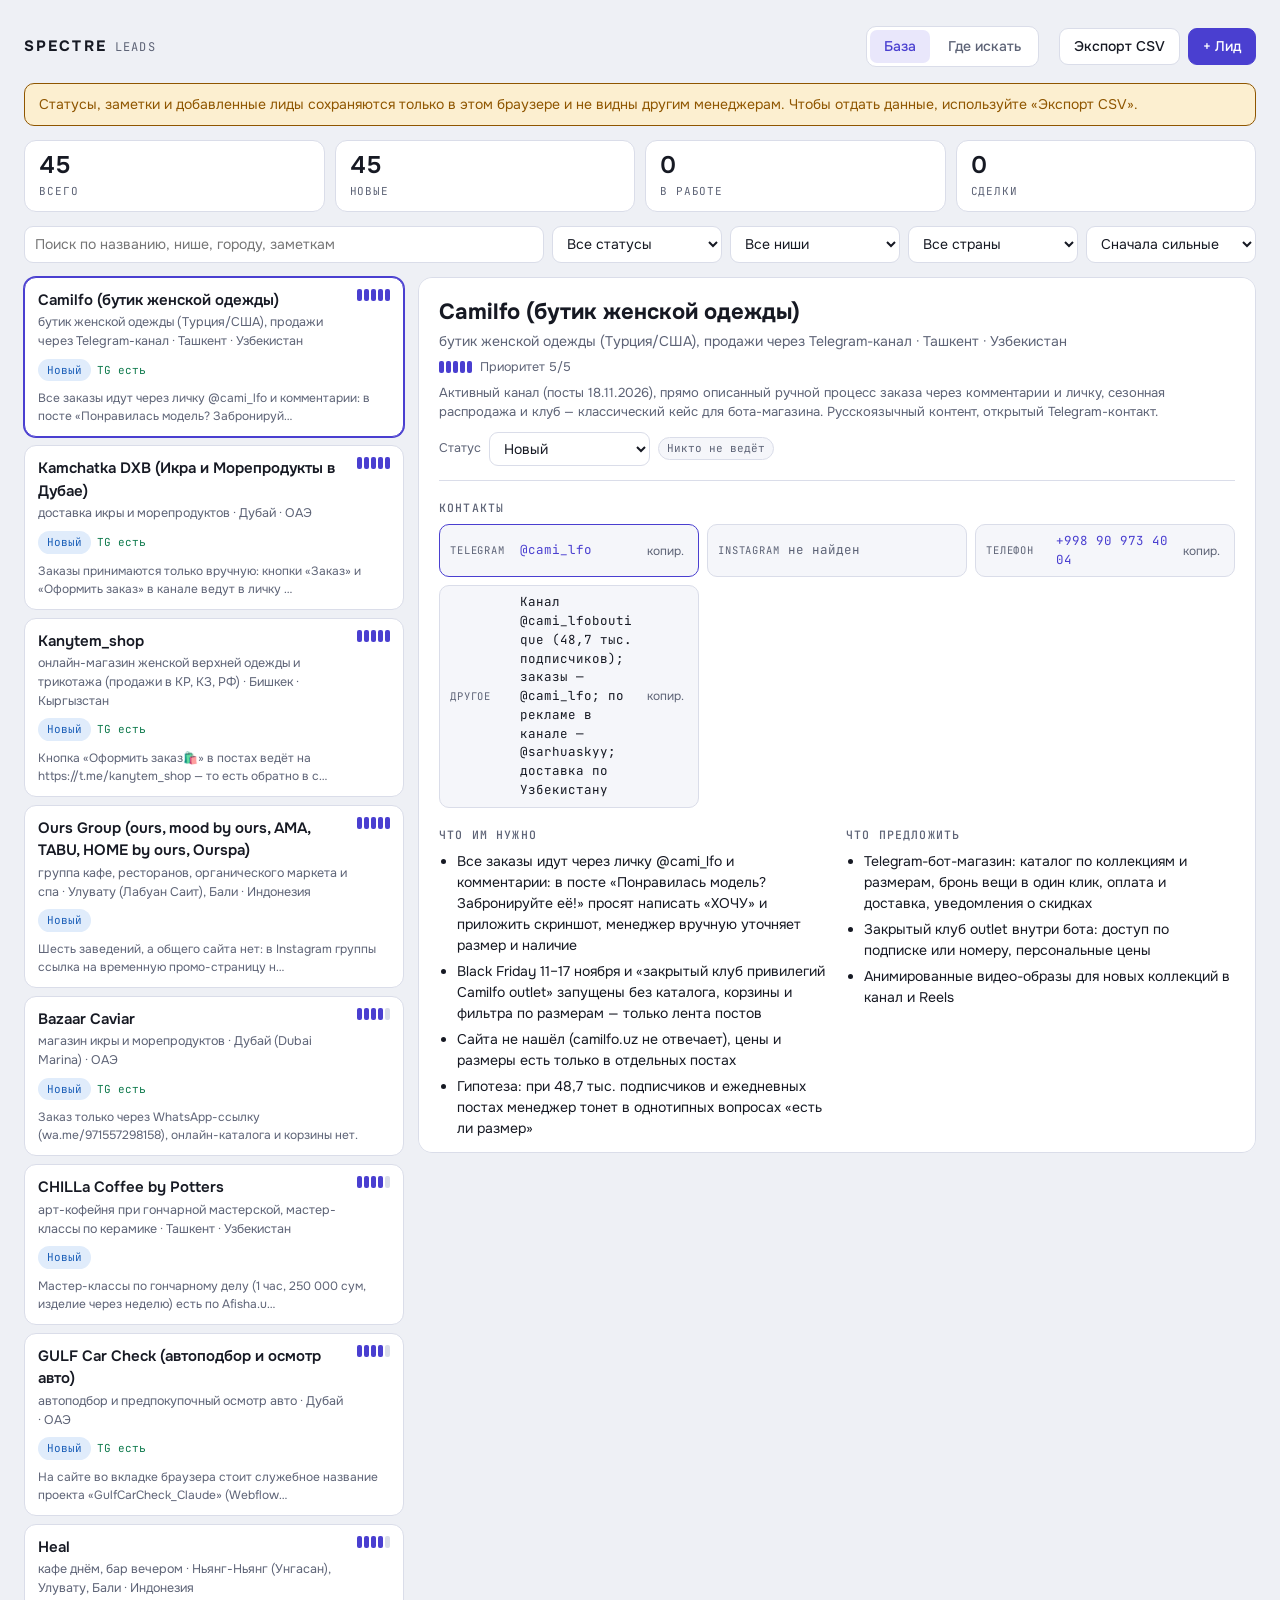
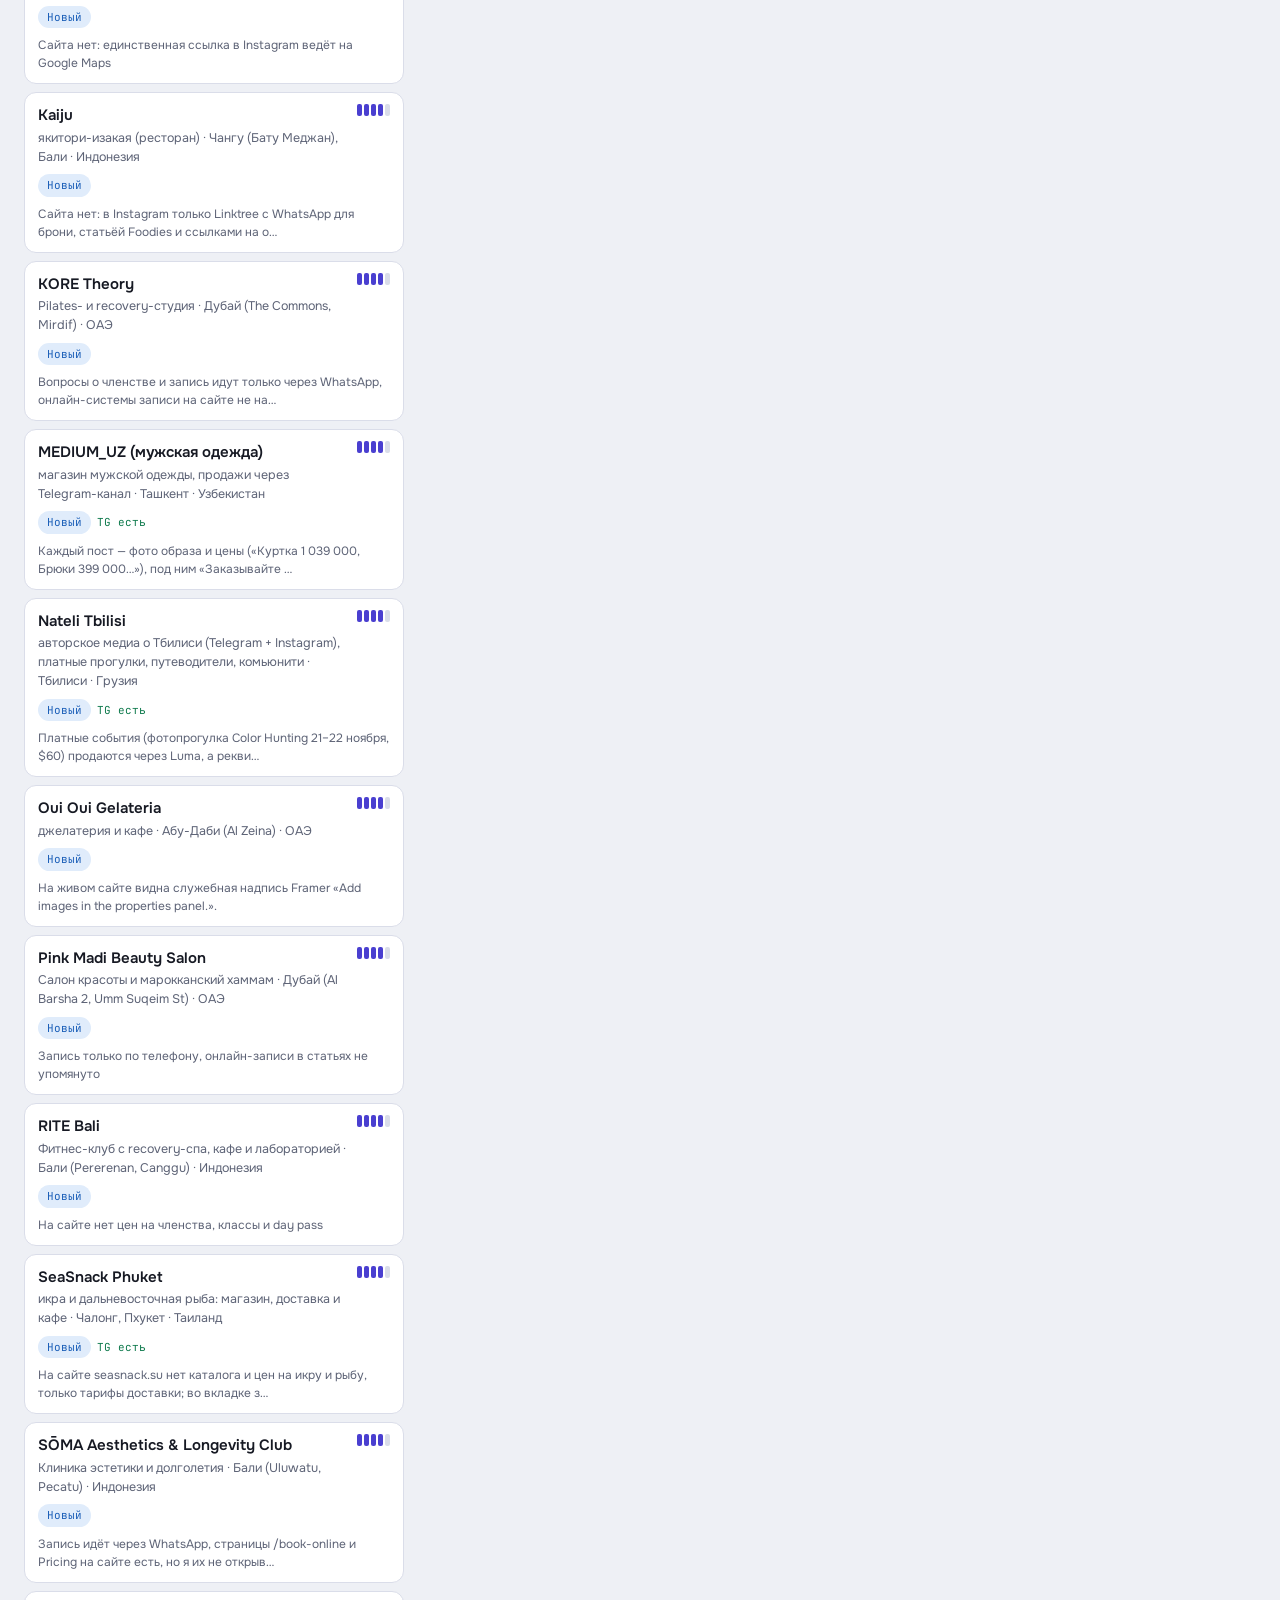
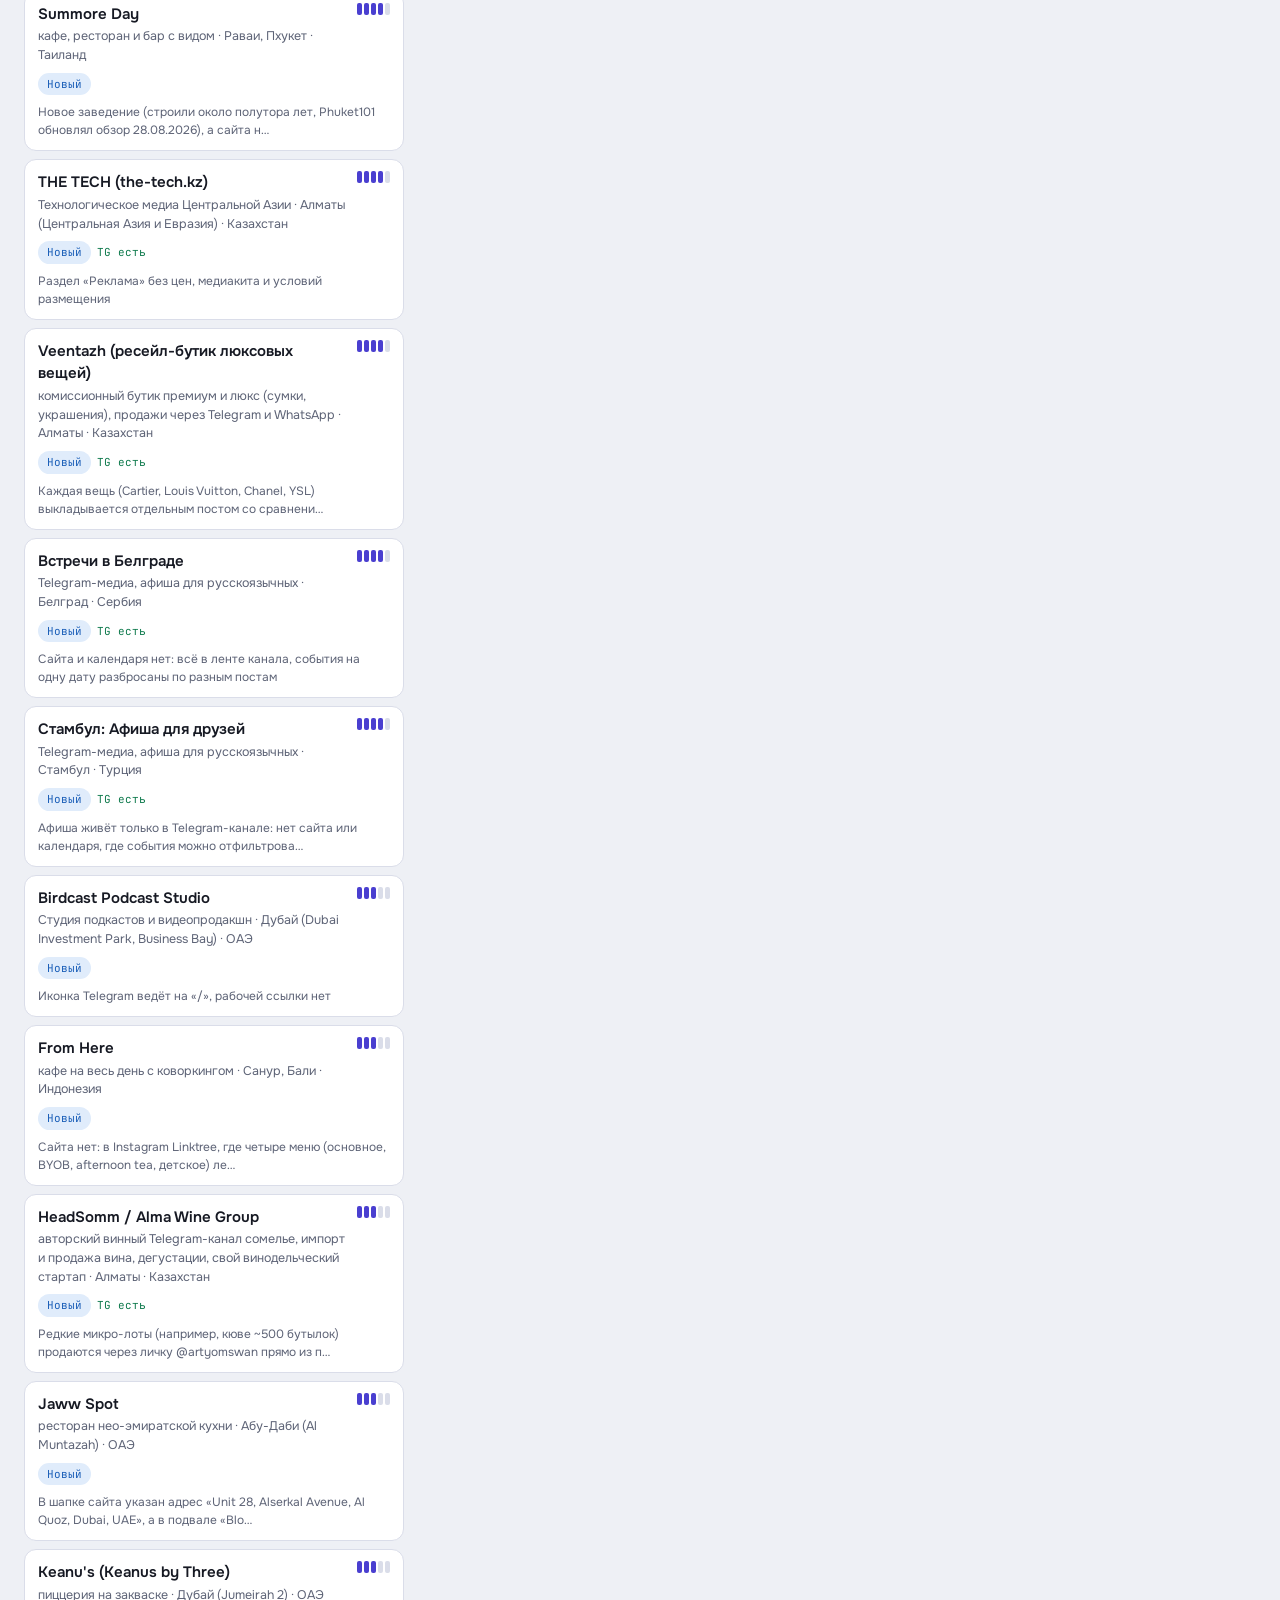
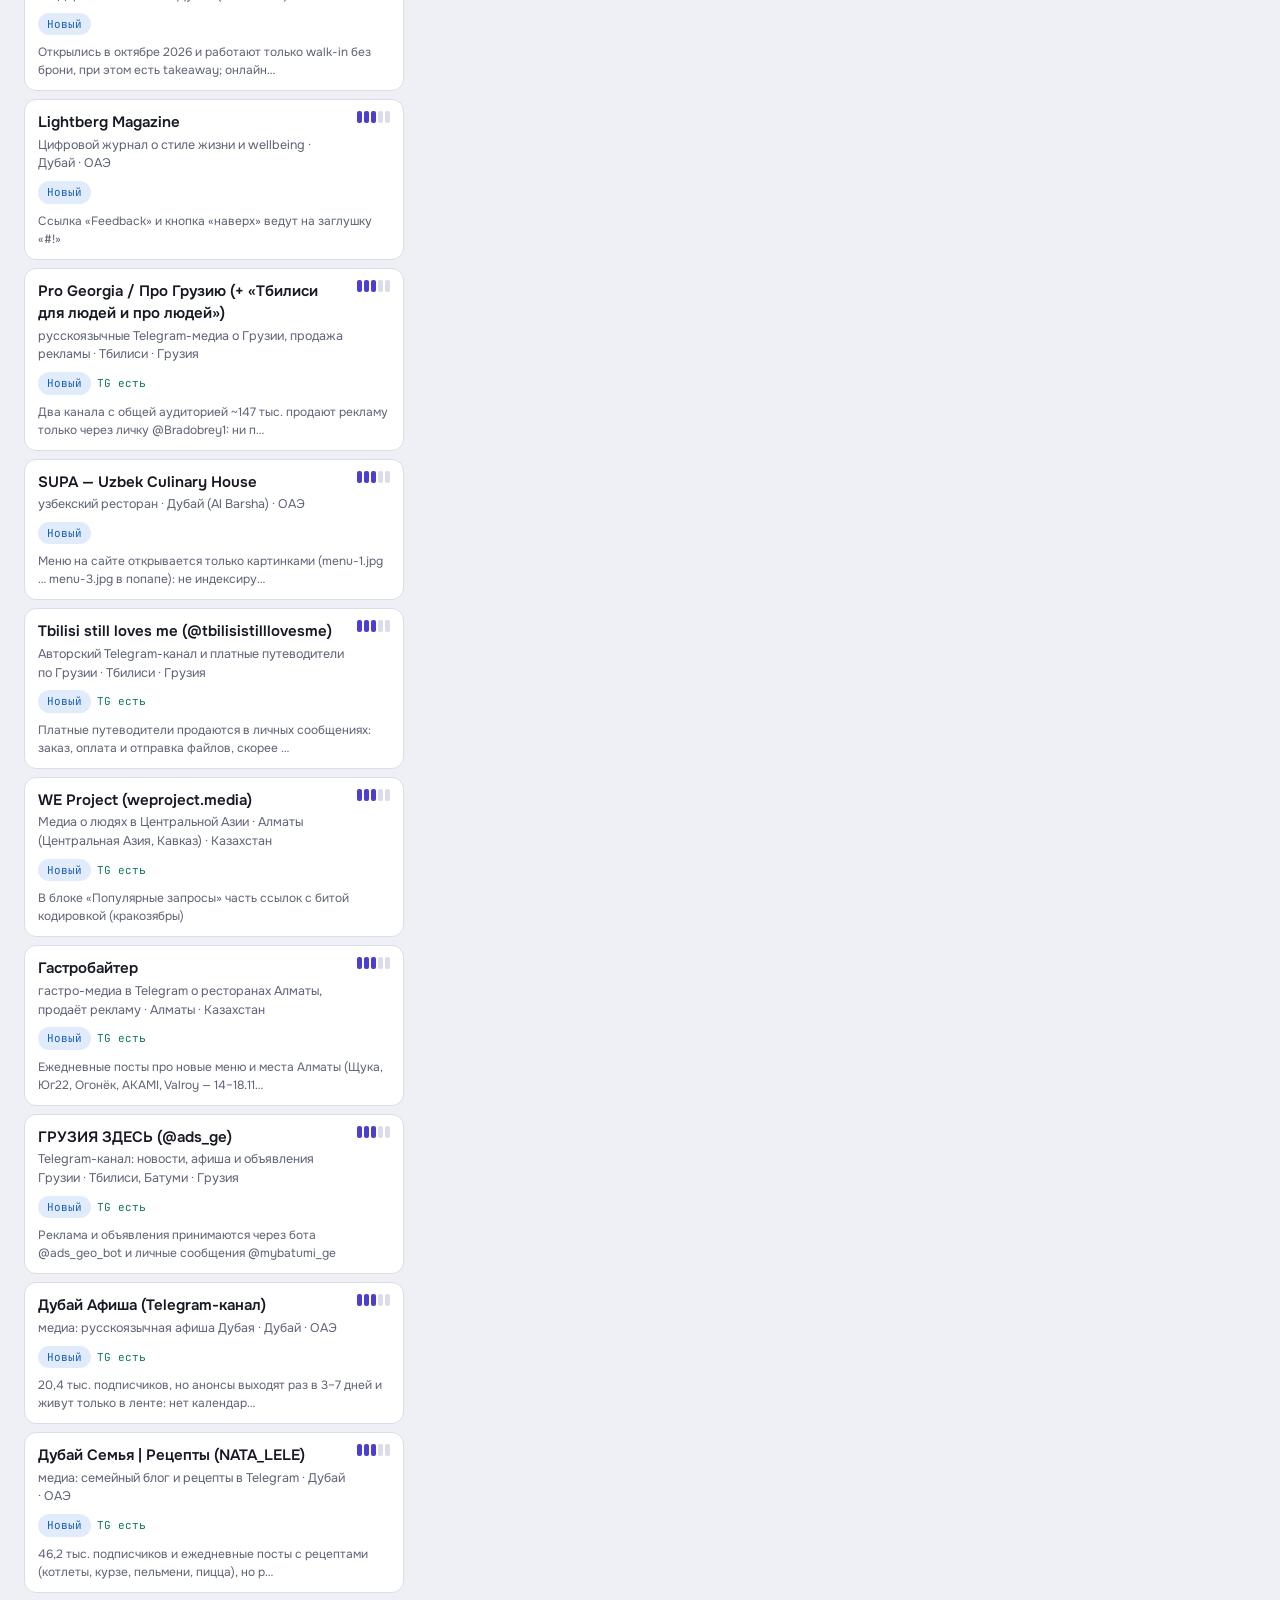
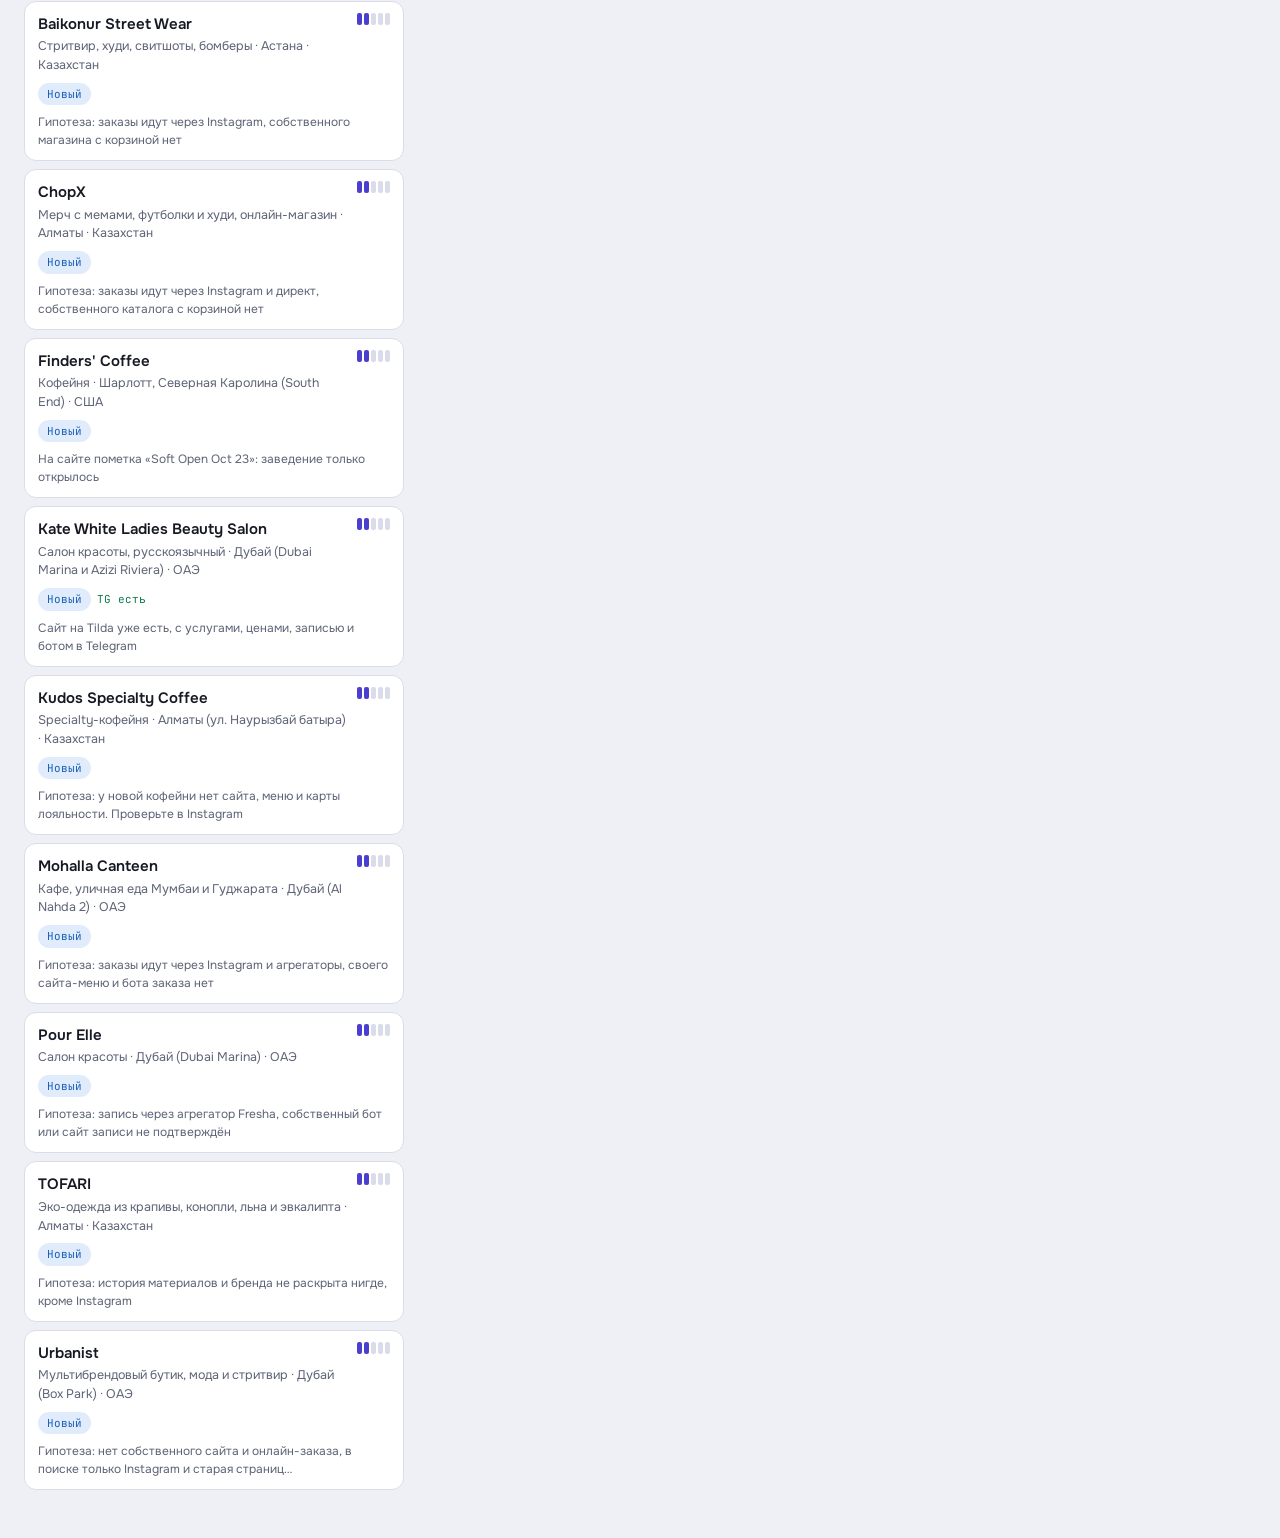
==== commit 8ae12bbb: "Add 26 leads, sticky lead panel" ====
--- a/leads-sxuan6u9o5zp/index.html
+++ b/leads-sxuan6u9o5zp/index.html
@@ -89,7 +89,7 @@
 .empty{background:var(--surface);border:1px dashed var(--line);border-radius:12px;padding:28px 20px;text-align:center;color:var(--muted)}
 .empty b{display:block;color:var(--ink);font-size:15px;margin-bottom:4px}
 
-.detail{background:var(--surface);border:1px solid var(--line);border-radius:14px;padding:18px 20px;min-width:0}
+.detail{background:var(--surface);border:1px solid var(--line);border-radius:14px;padding:18px 20px;min-width:0;position:sticky;top:12px;max-height:calc(100vh - 24px);max-height:calc(100dvh - 24px);overflow-y:auto;overscroll-behavior:contain}
 .d-head{display:flex;flex-wrap:wrap;gap:10px 16px;justify-content:space-between;align-items:flex-start;padding-bottom:14px;border-bottom:1px solid var(--line)}
 .d-head h2{margin:0;font-size:22px;font-weight:700;overflow-wrap:anywhere;text-wrap:balance}
 .d-head .meta{color:var(--muted);margin-top:2px}
@@ -147,6 +147,7 @@
   .split{grid-template-columns:minmax(0,1fr)}
   .split.open .list{display:none}
   .split:not(.open) .detail{display:none}
+  .detail{position:static;max-height:none;overflow:visible}
   .back{display:inline-block}
   .stats{grid-template-columns:repeat(2,minmax(0,1fr))}
   .two{grid-template-columns:minmax(0,1fr)}
@@ -493,7 +494,7 @@
   const t=e.target;
   const tab=t.closest("[data-tab]");if(tab){setTab(tab.dataset.tab);return}
   const cp=t.closest("[data-copy]");if(cp){copy(cp.dataset.copy);return}
-  const card=t.closest(".card");if(card){S.sel=card.dataset.id;S.lang="main";renderList();renderDetail(true);$("split").classList.add("open");return}
+  const card=t.closest(".card");if(card){S.sel=card.dataset.id;S.lang="main";renderList();renderDetail(true);$("split").classList.add("open");$("detail").scrollTop=0;if(!matchMedia("(min-width:901px)").matches)$("split").scrollIntoView({block:"start"});return}
   const lg=t.closest("[data-lang]");if(lg){S.lang=lg.dataset.lang;renderDetail(true);return}
   if(t.id==="d-back"){$("split").classList.remove("open");return}
   if(t.id==="d-take"){const l=S.leads.find(x=>x.id===S.sel);if(l)save(l.id,{assignee:l.assignee===me.id?null:me.id}).catch(writeFail);return}
@@ -523,7 +524,7 @@
 });
 document.addEventListener("keydown",e=>{if(e.key==="Escape"&&!$("overlay").hidden)$("overlay").hidden=true});
 
-const DATA=[{"caveat":"Активность подтверждена: открытие в сентябре 2026, на сайте © 2026. Email расшифрован с защищённой страницы, проверьте перед отправкой. Telegram не найден. Бюджет не указан.","checked":"2026-11-16","city":"Дубай (The Commons, Mirdif)","confidence":"site","contacts":{"email":"concierge@koretheory.com","facebook":"https://www.facebook.com/kore.theory","instagram":"kore.theory","phone":"+971 50 850 1974","tiktok":"kore.theory","whatsapp":"+971 50 850 1974"},"country":"ОАЭ","evidence":[{"label":"Сайт студии","url":"https://www.koretheory.com"},{"label":"Статья об открытии, Fact Magazines, сентябрь 2026","url":"https://www.factmagazines.com/uae/dubai/kore-theory-dubai-wellness/"}],"fit":4,"fitWhy":"Студия открылась в сентябре 2026, сайт на Squarespace без онлайн-записи и без цен на главной: все вопросы идут в WhatsApp. Понятный чек: запись, абонементы и запуск контента.","name":"KORE Theory","needs":["Вопросы о членстве и запись идут только через WhatsApp, онлайн-системы записи на сайте не нашёл","На главной нет цен: страницы Memberships и Class Packs существуют, но я их не открывал","Squarespace-сайт: у части картинок пустые alt-тексты, мелкие опечатки","Новая студия с founding-членством, значит нужен запуск контента для Instagram и TikTok"],"niche":"Pilates- и recovery-студия","offer":["Запись на занятия и продажа абонементов в WhatsApp или Telegram: расписание, оплата, напоминания, лист ожидания","Страница тарифов и founding-членства с понятными ценами","Анимированные Reels-заставки: heated Pilates и Reset (жар и холод)"],"pitch":"Hi, I was on the KORE Theory site. Membership questions all go through WhatsApp, and there's no booking flow or prices on the homepage, so people have to message before they can try a class. We're Spectre Studio (web, motion, automation). I can build a free demo: class booking and a membership flow in WhatsApp or Telegram, plus a cleaner pricing section in your look. If you're interested, I can send the demo over in the next few days. Here's an example of our work (it's a demo too): spectre-dsgn.github.io/negroni/. And here are ten concept sites for different kinds of business, where you can type your own business name and see it in each one: https://spectreportfolio.github.io/#/","pitch_lang":"EN","pitch_ru":"Здравствуйте! Смотрел сайт KORE Theory. Все вопросы о членстве идут через WhatsApp, на главной нет ни записи, ни цен, поэтому человеку нужно сначала написать, чтобы попробовать занятие. Мы Spectre Studio (сайты, моушн, автоматизация). Могу бесплатно собрать демо: запись на занятия и оформление членства в WhatsApp или Telegram, плюс более понятный блок с ценами в вашем стиле. Если интересно, на днях могу прислать демо-версию. Вот пример нашей работы, это тоже демо: spectre-dsgn.github.io/negroni/. А здесь десять концептов сайтов для разных бизнесов: можно вписать название своего заведения и увидеть его в каждом: https://spectreportfolio.github.io/#/","website":"https://www.koretheory.com","id":"kore-theory-dubai"},{"caveat":"Ни Telegram, ни Instagram, ни WhatsApp подтверждены не были: известен только телефон из прессы. В ОАЭ у мобильного номера обычно есть WhatsApp, проверьте. Instagram найдите вручную. Владелица по прессе: Madiha Abaida. Активность: открытие 1 октября 2026, пресса 7 октября. Бюджет не указан.","checked":"2026-11-16","city":"Дубай (Al Barsha 2, Umm Suqeim St)","confidence":"listing","contacts":{"other":"В карточке Fresha указан другой номер: +971 4 547 9333. Instagram и сайт не найдены, ищите по названию «Pink Madi» вручную","phone":"+971 54 396 7274"},"country":"ОАЭ","evidence":[{"label":"Gulf News об открытии","url":"https://gulfnews.com/friday/madiha-abaida-unveils-pink-madi-a-moroccan-inspired-sanctuary-in-dubai-1.500687458"},{"label":"Khaleej Times об открытии, 7 октября 2026","url":"https://www.khaleejtimes.com/kt-engage/madiha-abaida-opens-the-doors-to-pink-madi-in-dubai-with-a-star-studded-celebration"}],"fit":4,"fitWhy":"Открылся 1 октября 2026, владелица известный дизайнер. Запись только по телефону, сайта и Instagram поиском не нашёл. Нужны сайт, запись и контент, пока клиентский поток только формируется.","name":"Pink Madi Beauty Salon","needs":["Запись только по телефону, онлайн-записи в статьях не упомянуто","Сайт и Instagram по поиску не нашёл","Много услуг: хаммам, head spa, ногти, массаж, приватные комнаты, значит нужны понятный прайс и выбор услуги","Салон новый, нужен запуск контента для соцсетей"],"niche":"Салон красоты и марокканский хаммам","offer":["Сайт с услугами, ценами и записью","Бот записи в WhatsApp и Instagram: выбор услуги, времени, предоплата за хаммам","Reels и анимация: хаммам, head spa, марокканская тема","Единый визуал салона"],"pitch":"Hi, I couldn't find a website or Instagram for Pink Madi, only the phone number for bookings. With hammam, head spa and private rooms, clients probably want to pick a service and a time online. We're Spectre Studio (web, motion, automation). I can make a free demo: a site with services and prices, and a booking bot for WhatsApp and Instagram, in your style. If you're interested, I can send the demo over in the next few days. Here's an example of our work (it's a demo too): spectre-dsgn.github.io/negroni/. And here are ten concept sites for different kinds of business, where you can type your own business name and see it in each one: https://spectreportfolio.github.io/#/","pitch_lang":"EN","pitch_ru":"Здравствуйте! Не нашёл сайта и Instagram у Pink Madi, только телефон для записи. При хаммаме, head spa и приватных комнатах клиентам, скорее всего, хочется выбрать услугу и время онлайн. Мы Spectre Studio (сайты, моушн, автоматизация). Могу бесплатно сделать демо: сайт с услугами и ценами и бот записи в WhatsApp и Instagram в вашем стиле. Если интересно, на днях могу прислать демо-версию. Вот пример нашей работы, это тоже демо: spectre-dsgn.github.io/negroni/. А здесь десять концептов сайтов для разных бизнесов: можно вписать название своего заведения и увидеть его в каждом: https://spectreportfolio.github.io/#/","id":"pink-madi-dubai"},{"caveat":"Активность подтверждена: открытие в январе 2026, на сайте свежие ресурсы. Telegram не найден. Дефекты сайта (язык, корзина, цены) перепроверьте глазами перед отправкой. Бюджет не указан.","checked":"2026-11-16","city":"Бали (Pererenan, Canggu)","confidence":"site","contacts":{"email":"contact@ritebali.com","instagram":"rite.bali","other":"LinkedIn: linkedin.com/company/rite-bali. Форма контактов на сайте с hCaptcha","phone":"+62 822 3665 9949","whatsapp":"+62 822 3665 9949"},"country":"Индонезия","evidence":[{"label":"Сайт клуба","url":"https://ritebali.com/"},{"label":"Статья об открытии, январь 2026","url":"https://whatsnewindonesia.com/bali/rite-bali-opens-new-wellness-sanctuary-pererenan"}],"fit":4,"fitWhy":"Крупный клуб, открылся в январе 2026: зал, recovery, кафе, The Lab. Сайт на Shopify без цен и без понятной онлайн-записи, членства обсуждаются в WhatsApp. Масштаб проекта подходит под пакет услуг, а не одну.","name":"RITE Bali","needs":["На сайте нет цен на членства, классы и day pass","Членства и Plus One Club обсуждаются через WhatsApp, онлайн-записи из страниц Memberships и Schedule не видно","Магазин Shopify пустой (пустая корзина), смысла в нём не видно","Переключатель English / 简体中文 ведёт на «#», опечатка «yourslef» в описании бокса, логотипы партнёров повторяются"],"niche":"Фитнес-клуб с recovery-спа, кафе и лабораторией","offer":["Онлайн-запись на классы и покупка членств с оплатой","WhatsApp-бот: вопросы о членстве, бронь, напоминания, Plus One Club","Редизайн сайта: цены, расписание, бонусы партнёров, рабочий выбор языка","Motion-контент для событий и запуска новых форматов"],"pitch":"Hi, I was on the RITE Bali site. Memberships, day passes and classes don't show prices, and booking seems to run through WhatsApp, so people have to message before they can join. We're Spectre Studio (web, motion, automation). I can put together a free demo: a membership and class booking flow with payment, plus a WhatsApp bot that handles questions and reminders, in RITE's look. If you're interested, I can send the demo over in the next few days. Here's an example of our work (it's a demo too): spectre-dsgn.github.io/negroni/. And here are ten concept sites for different kinds of business, where you can type your own business name and see it in each one: https://spectreportfolio.github.io/#/","pitch_lang":"EN","pitch_ru":"Здравствуйте! Смотрел сайт RITE Bali. На членства, day pass и классы нет цен, а запись, похоже, идёт через WhatsApp, поэтому нужно сначала написать, чтобы вступить. Мы Spectre Studio (сайты, моушн, автоматизация). Могу бесплатно собрать демо: оформление членства и запись на классы с оплатой, плюс WhatsApp-бот для вопросов и напоминаний, в стиле RITE. Если интересно, на днях могу прислать демо-версию. Вот пример нашей работы, это тоже демо: spectre-dsgn.github.io/negroni/. А здесь десять концептов сайтов для разных бизнесов: можно вписать название своего заведения и увидеть его в каждом: https://spectreportfolio.github.io/#/","website":"https://ritebali.com/","id":"rite-bali"},{"caveat":"Медицинская тематика: в сообщении и демо не обещайте результатов лечения. Активность подтверждена только © 2026 на сайте и WhatsApp-записью, датированных постов нет. Telegram не найден. Платформа, по признакам, Wix. Бюджет не указан.","checked":"2026-11-16","city":"Бали (Uluwatu, Pecatu)","confidence":"site","contacts":{"email":"contact@somalongevityclub.com","instagram":"somalongevityclub","other":"LinkedIn: linkedin.com/company/somalongevityclub. На сайте есть форма: имя, email, WhatsApp, сообщение","phone":"+62 811 2522 8000","whatsapp":"+62 811 2522 8000"},"country":"Индонезия","evidence":[{"label":"Сайт клиники","url":"https://www.somalongevityclub.com/"}],"fit":4,"fitWhy":"Клиника с медицинским директором и выездной услугой, такому бизнесу важен доверительный сайт. Запись через WhatsApp, на сайте опечатки и перепутанные ссылки, цен на главной нет.","name":"SŌMA Aesthetics & Longevity Club","needs":["Запись идёт через WhatsApp, страницы /book-online и Pricing на сайте есть, но я их не открывал","На главной нет цен","Опечатки: «Laser Tatoo Removal» в меню, «SOAM» в alt-тексте, «Weight Management» в меню дважды","Кнопка «Our Clinic» ведёт на страницу мобильной капельницы, блок «Results» без подписей, alt-тексты из имён файлов (например «OIP.jpeg»)"],"niche":"Клиника эстетики и долголетия","offer":["Сайт с понятными услугами, ценами и записью на консультацию","WhatsApp-ассистент: сбор запроса, предварительный подбор процедуры, запись, напоминания","Галерея результатов с подписями (с согласия пациентов, без обещаний лечения)","Анимированные ролики о процедурах для Instagram"],"pitch":"Hi, I looked at the SŌMA site. Bookings go through WhatsApp, prices aren't on the homepage, and a few details are off: the “Our Clinic” button opens the mobile IV page, and there's a typo in “Laser Tatoo Removal”. We're Spectre Studio (web, design, automation). I can make a free demo: a cleaner site with online consultation booking and a WhatsApp assistant that collects the request before your team replies. If you're interested, I can send the demo over in the next few days. Here's an example of our work (it's a demo too): spectre-dsgn.github.io/negroni/. And here are ten concept sites for different kinds of business, where you can type your own business name and see it in each one: https://spectreportfolio.github.io/#/","pitch_lang":"EN","pitch_ru":"Здравствуйте! Смотрел сайт SŌMA. Запись идёт через WhatsApp, цен на главной нет, и есть мелочи: кнопка «Our Clinic» открывает страницу мобильной капельницы, а в «Laser Tatoo Removal» опечатка. Мы Spectre Studio (сайты, дизайн, автоматизация). Могу бесплатно сделать демо: более чистый сайт с онлайн-записью на консультацию и WhatsApp-ассистента, который собирает запрос до ответа вашей команды. Если интересно, на днях могу прислать демо-версию. Вот пример нашей работы, это тоже демо: spectre-dsgn.github.io/negroni/. А здесь десять концептов сайтов для разных бизнесов: можно вписать название своего заведения и увидеть его в каждом: https://spectreportfolio.github.io/#/","website":"https://www.somalongevityclub.com/","id":"soma-longevity-bali"},{"caveat":"Активность подтверждена: материалы от 12 до 17 ноября 2026. Издание входит в WE Media Group, возможно, решает группа, а не редакция. Телефоны взяты из общего блока контактов, проверьте перед звонком. WhatsApp не найден. Бюджет не указан.","checked":"2026-11-17","city":"Алматы (Центральная Азия и Евразия)","confidence":"site","contacts":{"email":"thetech@wecom.agency","instagram":"thetech.media","other":"Реклама: the-tech.kz/reklama/ и wemedia.group. Общие телефоны рекламного отдела группы: +7 705 126 50 53, +7 705 800 95 64, форма wecom.agency/crm. YouTube: @The_Tech_media. LinkedIn: the-tech-media-central-asia","telegram":"thetechkz"},"country":"Казахстан","evidence":[{"label":"Сайт","url":"https://www.the-tech.kz"},{"label":"Подборка рекламных площадок WE Project","url":"https://weproject.media/articles/detail/gde-biznesu-razmeshchat-reklamu-v-tsentralnoy-azii-spisok-lifestyle-media/"}],"fit":4,"fitWhy":"Активное медиа, свежие материалы 12-17 ноября 2026. Раздел «Реклама» без цен и медиакита, пустые блоки и дубли на сайте. Решение скорее всего принимает группа WE Media, у которой есть рекламный отдел.","name":"THE TECH (the-tech.kz)","needs":["Раздел «Реклама» без цен, медиакита и условий размещения","Блок «Подкасты» пустой, вкладка «Другое» показывает «No posts»","Дубли: одни и те же материалы в разных рубриках, один заголовок повторяется много раз","Alt-тексты картинок из имён файлов, в русском интерфейсе остались английские подсказки поиска"],"niche":"Технологическое медиа Центральной Азии","offer":["Страница «Реклама»: цифры аудитории, форматы, цены, форма заявки","Telegram-бот приёма рекламных заявок","Анимированные заставки и обложки для YouTube и Instagram","Чистка сайта: дубли, пустые блоки, подписи картинок"],"pitch":"Здравствуйте! Смотрел the-tech.kz: раздел «Реклама» есть, но на странице нет цен и медиакита, блок «Подкасты» пустой, а одни и те же материалы повторяются в разных рубриках. Мы Spectre Studio (дизайн, анимация, сайты, боты). Могу бесплатно собрать демо: страницу «Реклама» с цифрами аудитории, пакетами и формой заявки и анимированные заставки для ваших роликов. Если интересно, на днях могу прислать демо-версию. Вот пример нашей работы, это тоже демо: spectre-dsgn.github.io/negroni/. А здесь десять концептов сайтов для разных бизнесов: можно вписать название своего проекта и увидеть его в каждом: https://spectreportfolio.github.io/#/","pitch_lang":"RU","website":"https://www.the-tech.kz","id":"the-tech-kz"},{"caveat":"Онлайн-бронь у них уже есть, не называйте это проблемой, предлагайте улучшение. Адрес сайта pages.dev, возможно, зеркало основного birdcast.me. Активность: © 2026 на сайте и в брони, датированных постов не видел. Telegram не найден. Бюджет не указан.","checked":"2026-11-17","city":"Дубай (Dubai Investment Park, Business Bay)","confidence":"site","contacts":{"email":"hi@birdcast.me","facebook":"https://www.facebook.com/people/Birdcast-Studio/61551065531375/","instagram":"birdcaststudio","other":"Онлайн-бронь: booking.birdcast.me. Основатель: Baligh Mhanna (LinkedIn)","phone":"+971 56 188 6153","whatsapp":"+971 56 188 6153"},"country":"ОАЭ","evidence":[{"label":"Сайт студии","url":"https://birdcast-4ia.pages.dev/"},{"label":"Страница онлайн-брони","url":"https://booking.birdcast.me"}],"fit":3,"fitWhy":"Рабочая студия с онлайн-бронью, но сайт с противоречиями и заглушками: ссылка на Telegram ведёт в никуда, в разделе Showreel нет видео. Контакты в WhatsApp и Instagram есть, основатель назван.","name":"Birdcast Podcast Studio","needs":["Иконка Telegram ведёт на «/», рабочей ссылки нет","Раздел Showreel без видео","Противоречия на странице: «30+ лет» и «28 лет» опыта, часы работы с 9:00 и с 10:00, доставка «в течение 24 часов» и «24-72 часов»","Цен нет на странице, они только в онлайн-брони, а в ней по тексту страницы не видно выбора даты"],"niche":"Студия подкастов и видеопродакшн","offer":["Чистая страница студии с рабочим showreel, понятными ценами и отзывами","WhatsApp-ассистент: подбор формата, даты, предоплата","Анимированные заставки для подкастов клиентов и для самой студии"],"pitch":"Hi, I was on the Birdcast site. The Telegram icon points nowhere, the showreel section has no video, and the page says both “30+ yrs” and “28 years” of experience. We're Spectre Studio (web, motion, automation). I can make a free demo: a cleaner studio page with a working showreel, clear pricing, and a WhatsApp assistant for booking, in your look. If you're interested, I can send the demo over in the next few days. Here's an example of our work (it's a demo too): spectre-dsgn.github.io/negroni/. And here are ten concept sites for different kinds of business, where you can type your own business name and see it in each one: https://spectreportfolio.github.io/#/","pitch_lang":"EN","pitch_ru":"Здравствуйте! Смотрел сайт Birdcast. Иконка Telegram никуда не ведёт, в разделе showreel нет видео, а на странице одновременно «30+ лет» и «28 лет» опыта. Мы Spectre Studio (сайты, моушн, автоматизация). Могу бесплатно сделать демо: более чистую страницу студии с рабочим showreel, понятными ценами и WhatsApp-ассистентом для брони, в вашем стиле. Если интересно, на днях могу прислать демо-версию. Вот пример нашей работы, это тоже демо: spectre-dsgn.github.io/negroni/. А здесь десять концептов сайтов для разных бизнесов: можно вписать название своего проекта и увидеть его в каждом: https://spectreportfolio.github.io/#/","website":"https://birdcast-4ia.pages.dev/","id":"birdcast-podcast-studio-dubai"},{"caveat":"Активность подтверждена: © 2026 Lightberg Media LLC, загрузки на сайте за ноябрь 2026. Страницы медиакита и Work With Us я не открывал. Контакт только через Instagram или форму. Бюджет не указан.","checked":"2026-11-17","city":"Дубай","confidence":"site","contacts":{"instagram":"thelightberg","other":"Email, WhatsApp и Telegram не найдены, есть форма на thelightberg.com/contacts/. YouTube: @TheLightberg. LinkedIn: company/lightberg-magazine. Страницы: /media-kit/ и /work-with-us/. Редактор: Irina Malkova, по данным mediasource ранее главред Russian Emirates"},"country":"ОАЭ","evidence":[{"label":"Сайт","url":"https://thelightberg.com/"},{"label":"Материал о запуске, Media Source, январь 2026","url":"https://www.mediasource.me/posts/lightberg-magazine-to-focus-on-modern-lifestyle-and-wellbeing"}],"fit":3,"fitWhy":"Журнал запущен в январе 2026, сайт на WordPress обновляется в ноябре. Есть медиакит, YouTube и Instagram, но на сайте заглушки в ссылках, нет рассылки и нет прямых контактов, только форма.","name":"Lightberg Magazine","needs":["Ссылка «Feedback» и кнопка «наверх» ведут на заглушку «#!»","Адрес одной статьи с опечаткой в слаге (пропущена буква)","Рассылки на сайте не нашёл, Telegram-канала нет","У части картинок пустые alt-тексты","Есть YouTube и Instagram, значит нужны единый визуал и моушн-заставки"],"niche":"Цифровой журнал о стиле жизни и wellbeing","offer":["Рассылка и форма подписки на сайте","Наглядная страница «Реклама» и медиакит","Анимированные заставки для YouTube и Instagram","Идея: Telegram-канал для русскоязычной аудитории"],"pitch":"Hi, I was on the Lightberg site. The feedback and back-to-top links are placeholders, one article address looks broken, and I couldn't find a newsletter. We're Spectre Studio (web, motion, automation). I can make a free demo: a cleaner front page with a newsletter signup, and animated intros for your YouTube and Instagram. If you're interested, I can send the demo over in the next few days. Here's an example of our work (it's a demo too): spectre-dsgn.github.io/negroni/. And here are ten concept sites for different kinds of business, where you can type your own business name and see it in each one: https://spectreportfolio.github.io/#/","pitch_lang":"EN","pitch_ru":"Здравствуйте! Смотрел сайт Lightberg. Ссылки «Feedback» и «наверх» ведут на заглушки, адрес одной статьи выглядит сломанным, а рассылки я не нашёл. Мы Spectre Studio (сайты, моушн, автоматизация). Могу бесплатно сделать демо: более аккуратную главную с подпиской на рассылку и анимированные заставки для вашего YouTube и Instagram. Если интересно, на днях могу прислать демо-версию. Вот пример нашей работы, это тоже демо: spectre-dsgn.github.io/negroni/. А здесь десять концептов сайтов для разных бизнесов: можно вписать название своего проекта и увидеть его в каждом: https://spectreportfolio.github.io/#/","website":"https://thelightberg.com/","id":"lightberg-magazine-dubai"},{"caveat":"О платных путеводителях сказано в карточке канала, цены и способ оплаты я не проверял. Автор частное лицо, пишите коротко и вежливо. Сам Telegram не открывал. Бюджет не указан.","checked":"2026-11-17","city":"Тбилиси","confidence":"listing","contacts":{"instagram":"ahsnezhana","other":"Реклама и сотрудничество: @ahsnezhana (личный Telegram автора). Платные путеводители продаются в личных сообщениях. Сайта не найдено","telegram":"tbilisistilllovesme"},"country":"Грузия","evidence":[{"label":"Канал в каталоге Telemetr","url":"https://telemetr.me/content/tbilisistilllovesme"}],"fit":3,"fitWhy":"Живой канал (8,1 тысячи подписчиков, последний пост 17 ноября), автор продаёт платные путеводители в личных сообщениях. Сайта нет, механика продажи ручная. Контакты Telegram и Instagram есть.","name":"Tbilisi still loves me (@tbilisistilllovesme)","needs":["Платные путеводители продаются в личных сообщениях: заказ, оплата и отправка файлов, скорее всего, вручную","Сайта нет, в описании только Telegram и Instagram","Канал 8 тысяч подписчиков и около 7,5 тысяч постов, реклама идёт через автора","Нужен магазин гайдов с оплатой и автоматической выдачей"],"niche":"Авторский Telegram-канал и платные путеводители по Грузии","offer":["Telegram-бот-магазин путеводителей: оплата и автоматическая выдача файлов","Страница-визитка с каталогом гайдов и отзывами","Анимированные обложки гайдов и сторис"],"pitch":"Здравствуйте, Снежана! Смотрел «Tbilisi still loves me»: канал живой, посты свежие, а платные путеводители вы продаёте в личных сообщениях. Мы Spectre Studio (дизайн, боты, сайты). Могу бесплатно собрать демо: Telegram-магазин путеводителей с оплатой и выдачей файла сразу после оплаты и страницу с каталогом гайдов. Если интересно, на днях могу прислать демо-версию. Вот пример нашей работы, это тоже демо: spectre-dsgn.github.io/negroni/. А здесь десять концептов сайтов для разных бизнесов: можно вписать название своего проекта и увидеть его в каждом: https://spectreportfolio.github.io/#/","pitch_lang":"RU","id":"tbilisi-still-loves-me"},{"caveat":"Активность подтверждена: материалы от 12 и 13 ноября 2026. Телефоны из общего блока контактов нескольких изданий группы, проверьте перед звонком. Email и WhatsApp не найдены. Тот же владелец, что у THE TECH: не пишите двум изданиям одновременно, договоритесь, кто идёт первым. Бюджет не указан.","checked":"2026-11-17","city":"Алматы (Центральная Азия, Кавказ)","confidence":"site","contacts":{"instagram":"we_project","other":"Telegram WE Sport: t.me/wesportmedia. Реклама: wemedia.group, телефоны +7 705 126 50 53 и +7 705 800 95 64, форма wecom.agency/crm. Facebook: weproject.kz. YouTube и TikTok: @we_project","telegram":"we_project"},"country":"Казахстан","evidence":[{"label":"Сайт","url":"https://weproject.media"},{"label":"Подборка рекламных площадок","url":"https://weproject.media/articles/detail/gde-biznesu-razmeshchat-reklamu-v-tsentralnoy-azii-spisok-lifestyle-media/"}],"fit":3,"fitWhy":"Крупное активное медиа (материалы 12-13 ноября 2026), на сайте много мелких дефектов: кракозябры, пустые и повторяющиеся ссылки, заглушки. Реклама вынесена в отдельную группу, поэтому сделка может идти дольше, чем с малым проектом.","name":"WE Project (weproject.media)","needs":["В блоке «Популярные запросы» часть ссылок с битой кодировкой (кракозябры)","Много пустых и повторяющихся ссылок, «Люди WE» в шапке ведёт на «#», в подвале на другой адрес","Ссылка «Подписаться на рассылку» ведёт на Facebook, а не на форму подписки","У картинок подпись «articleimg», опечатки в ссылках («офицальную»), в разделе Астаны остался старый адрес nur-sultan","Страницы с ценами и медиакитом на самом сайте нет, реклама вынесена на wemedia.group"],"niche":"Медиа о людях в Центральной Азии","offer":["Аккуратная главная и страницы рубрик (например «Город 24») без битых ссылок","Рассылка и форма подписки вместо ссылки на Facebook","Анимированные заставки для Instagram, YouTube и TikTok","Страница «Реклама» с форматами и ценами, бот заявок"],"pitch":"Здравствуйте! Смотрел weproject.media: материалы свежие, но в «Популярных запросах» часть ссылок показывается кракозябрами, у многих пунктов меню пустые или повторяющиеся ссылки, а «Люди WE» в шапке ведёт в никуда. Мы Spectre Studio (дизайн, анимация, сайты, боты). Могу бесплатно собрать демо: аккуратную главную и страницу рубрики «Город 24» в вашем стиле и анимированные заставки для Instagram и YouTube. Если интересно, на днях могу прислать демо-версию. Вот пример нашей работы, это тоже демо: spectre-dsgn.github.io/negroni/. А здесь десять концептов сайтов для разных бизнесов: можно вписать название своего проекта и увидеть его в каждом: https://spectreportfolio.github.io/#/","pitch_lang":"RU","website":"https://weproject.media","id":"we-project-media"},{"caveat":"Активность подтверждена: последний пост 16 ноября (по Telemetr, год на странице не указан). Владелец не назван. Данные только из каталога каналов, сам Telegram я не открывал. Бюджет не указан.","checked":"2026-11-17","city":"Тбилиси, Батуми","confidence":"listing","contacts":{"other":"Платные посты: бот @ads_geo_bot или @mybatumi_ge. Связанные каналы: @chats_ge и @events_ge (реклама). Сайта и Instagram не найдено","telegram":"ads_ge"},"country":"Грузия","evidence":[{"label":"Канал в каталоге Telemetr","url":"https://telemetr.me/content/ads_ge"}],"fit":3,"fitWhy":"Большой живой канал: около 31 тысячи подписчиков, более 11 тысяч постов, последний пост 16 ноября. Реклама и объявления идут через бота и личные сообщения, сайта, медиакита и каталога объявлений не нашёл. Контакт сразу в Telegram.","name":"ГРУЗИЯ ЗДЕСЬ (@ads_ge)","needs":["Реклама и объявления принимаются через бота @ads_geo_bot и личные сообщения @mybatumi_ge","Сайта, медиакита и прайса в открытом виде не нашёл","Канал большой (около 31 тысячи подписчиков, 11 429 постов), значит нужны каталог объявлений и поиск, а не только лента","Бесплатные объявления ведутся ссылкой на пост в Telemetr"],"niche":"Telegram-канал: новости, афиша и объявления Грузии","offer":["Сайт-каталог объявлений и афиши с поиском","Страница «Реклама»: форматы, цены, охваты","Бот приёма, модерации и оплаты объявлений","Анимированные рекламные форматы"],"pitch":"Здравствуйте! Смотрел канал «Грузия здесь»: около 31 тысячи подписчиков, свежие посты, а рекламу и объявления вы принимаете через бота и личные сообщения. Сайта, прайса и каталога объявлений я не нашёл. Мы Spectre Studio (дизайн, сайты, боты, анимация). Могу бесплатно собрать демо: страницу с форматами и ценами на рекламу и сайт-каталог объявлений с поиском. Если интересно, на днях могу прислать демо-версию. Вот пример нашей работы, это тоже демо: spectre-dsgn.github.io/negroni/. А здесь десять концептов сайтов для разных бизнесов: можно вписать название своего проекта и увидеть его в каждом: https://spectreportfolio.github.io/#/","pitch_lang":"RU","id":"gruziya-zdes-ads-ge"},{"caveat":"Instagram и телефон только из подборки, дата статьи неизвестна. Телефон не подтверждён. Профиль не открывали.","checked":"2026-10-28","city":"Астана","confidence":"unverified","contacts":{"instagram":"baikonurstreetwear","other":"Номер 8 702 809 11 92 из подборки, мог относиться к соседнему бренду, проверьте"},"country":"Казахстан","evidence":[{"label":"Подборка казахстанских брендов (sxodim)","url":"https://sxodim.com/astana/article/interesnye-kazahstanskie-brendy-v-astane"}],"fit":2,"fitWhy":"Бренд с яркой космической темой, просится в 3D и анимацию. Потребность гипотеза, данных мало.","name":"Baikonur Street Wear","needs":["Гипотеза: заказы идут через Instagram, собственного магазина с корзиной нет","Тема космоса и уличной культуры, значит нужен сильный визуал для дропов"],"niche":"Стритвир, худи, свитшоты, бомберы","offer":["3D-заставка и страница дропа с предзаказом","Telegram-бот: уведомления о новых дропах, предзаказ, оплата","Анимированные Reels-анонсы коллекций"],"pitch":"Здравствуйте! Увидел Baikonur Street Wear в подборке: тема космоса и уличной культуры просится в 3D и анимацию. Мы Spectre Studio (дизайн, анимация, 3D). Могу бесплатно сделать демо: 3D-заставку и страницу дропа с предзаказом в Telegram. Если интересно, на днях могу прислать демо-версию. Вот пример нашей работы, это тоже демо: spectre-dsgn.github.io/negroni/. А здесь десять концептов сайтов для разных бизнесов: можно вписать название своего заведения и увидеть его в каждом: https://spectreportfolio.github.io/#/","pitch_lang":"RU","id":"baikonur-streetwear-astana"},{"caveat":"Единственный источник это подборка с Instagram, дата статьи неизвестна. Профиль не открывали. Посмотрите его и вставьте в сообщение одно конкретное наблюдение.","checked":"2026-10-28","city":"Алматы","confidence":"unverified","contacts":{"instagram":"chopx.kz"},"country":"Казахстан","evidence":[{"label":"Подборка казахстанских брендов (sxodim)","url":"https://sxodim.com/astana/article/interesnye-kazahstanskie-brendy-v-astane"}],"fit":2,"fitWhy":"Онлайн-бренд с доставкой по стране. Подходит Telegram-магазин, но потребность гипотеза: сайт и бота поиском не нашли.","name":"ChopX","needs":["Гипотеза: заказы идут через Instagram и директ, собственного каталога с корзиной нет","Сайт и Telegram поиском не найдены"],"niche":"Мерч с мемами, футболки и худи, онлайн-магазин","offer":["Telegram-магазин: каталог принтов, корзина, оплата в чате","Анимированные drop-анонсы для Instagram и TikTok","Страница коллекции с предзаказом"],"pitch":"Здравствуйте! Увидел ChopX в подборке казахстанских брендов: онлайн-магазин с мемными принтами. Для такого мерча хорошо работает Telegram-магазин: каталог, корзина и оплата в чате. Мы Spectre Studio. Могу бесплатно собрать демо с вашими принтами. Если интересно, на днях могу прислать демо-версию. Вот пример нашей работы, это тоже демо: spectre-dsgn.github.io/negroni/. А здесь десять концептов сайтов для разных бизнесов: можно вписать название своего заведения и увидеть его в каждом: https://spectreportfolio.github.io/#/","pitch_lang":"RU","id":"chopx-almaty"},{"caveat":"Подпись «Sadie» в истории бренда не подтверждена как владелец, в сообщении имя не используется.","checked":"2026-10-28","city":"Шарлотт, Северная Каролина (South End)","confidence":"site","contacts":{"email":"hello@finderscoffee.com","instagram":"thefinderscoffee"},"country":"США","evidence":[{"label":"Сайт","url":"https://finderscoffee.com"}],"fit":2,"fitWhy":"Недавнее открытие, но сайт уже рабочий, с онлайн-заказом. Небольшой чек, зато быстрое решение.","name":"Finders' Coffee","needs":["На сайте пометка «Soft Open Oct 23»: заведение только открылось","Нет полного меню с ценами, нет программы лояльности и телефона","Опечатки в тексте («gentile acidity», «a subtle of jasmine»)","Есть сестринская пекарня Littl Madeleine (littlmade.com), сайт не открылся для проверки"],"niche":"Кофейня","offer":["Страница меню с QR-кодом для стойки","Карта лояльности через чат-бота","Анимированные заставки для Instagram"],"pitch":"Hi, I was looking at the Finders' Coffee site: there's no full menu with prices yet, and no loyalty option. We're Spectre Studio (web, motion, bots). I can make a free demo: a menu page with a QR code for the counter and a loyalty card inside a chat bot, in your look. If you're interested, I can send the demo over in the next few days. Here's an example of our work (it's a demo too): spectre-dsgn.github.io/negroni/. And here are ten concept sites for different kinds of business, where you can type your own business name and see it in each one: https://spectreportfolio.github.io/#/","pitch_lang":"EN","pitch_ru":"Здравствуйте! Смотрел сайт Finders' Coffee: пока нет полного меню с ценами и нет программы лояльности. Мы Spectre Studio (сайты, моушн, боты). Могу бесплатно сделать демо: страницу меню с QR-кодом для стойки и карту лояльности в чат-боте в вашем стиле. Если интересно, на днях могу прислать демо-версию. Вот пример нашей работы, это тоже демо: spectre-dsgn.github.io/negroni/. А здесь десять концептов сайтов для разных бизнесов: можно вписать название своего заведения и увидеть его в каждом: https://spectreportfolio.github.io/#/","website":"https://finderscoffee.com","id":"finders-coffee-charlotte"},{"caveat":"Telegram-контакт это их бот записи, а не человек. Пишите в Instagram или WhatsApp. Дефекты мелкие, не представляйте их как проблемы сайта, заходите с контентом. Бюджет не указан.","checked":"2026-10-28","city":"Дубай (Dubai Marina и Azizi Riviera)","confidence":"site","contacts":{"facebook":"https://www.facebook.com/katewhitebeautysalon/","instagram":"katewhitesalon","other":"Телефон Azizi Riviera: +971 4 271 3900","phone":"+971 50 402 1770","telegram":"Katewhitesalon_bot","whatsapp":"+971 4 568 9534"},"country":"ОАЭ","evidence":[{"label":"Сайт салона","url":"https://www.katewhite.ae"}],"fit":2,"fitWhy":"Две точки и русскоязычный сайт с ценами и онлайн-записью. Базовая потребность уже закрыта, поэтому заходить нужно с контентом, а не с сайтом.","name":"Kate White Ladies Beauty Salon","needs":["Сайт на Tilda уже есть, с услугами, ценами, записью и ботом в Telegram","В галерее «Наши работы» все фото ведут на одну страницу, в блоке массажа есть несовпадение в тексте","Растёт: вторая точка в Azizi Riviera, значит нужны контент и лояльность"],"niche":"Салон красоты, русскоязычный","offer":["Анимированные Reels-заставки для услуг и акций","Программа лояльности внутри их Telegram-бота","Исправление галереи и новая страница для точки в Azizi Riviera"],"pitch":"Здравствуйте! У Kate White уже сильный сайт и бот записи. Мы Spectre Studio (дизайн, анимация, сайты, боты) и можем предложить следующий шаг: анимированные Reels-заставки для услуг на обеих точках и программу лояльности в вашем боте. Могу бесплатно сделать демо одного ролика в вашем стиле. Если интересно, на днях могу прислать демо-версию. Вот пример нашей работы, это тоже демо: spectre-dsgn.github.io/negroni/. А здесь десять концептов сайтов для разных бизнесов: можно вписать название своего заведения и увидеть его в каждом: https://spectreportfolio.github.io/#/","pitch_lang":"RU","website":"https://www.katewhite.ae","id":"kate-white-dubai"},{"caveat":"Единственный контакт берётся из обзора, само заведение поиском не подтверждено. Перед сообщением откройте их Instagram и добавьте одно конкретное наблюдение, без этого сообщение общее.","checked":"2026-10-28","city":"Алматы (ул. Наурызбай батыра)","confidence":"unverified","contacts":{"instagram":"kudos.ala"},"country":"Казахстан","evidence":[{"label":"Обзор новых мест Алматы, апрель 2026","url":"https://www.weproject.media/articles/detail/chto-novogo-v-almaty-kafe-bary-i-prostranstva-dlya-otdykha/"}],"fit":2,"fitWhy":"Новая кофейня (открыта в апреле 2026), но проверить пока нечего: кроме Instagram из обзора ничего не найдено.","name":"Kudos Specialty Coffee","needs":["Гипотеза: у новой кофейни нет сайта, меню и карты лояльности. Проверьте в Instagram","В поиске сайта и карточки не нашли"],"niche":"Specialty-кофейня","offer":["Страница с меню и картой","Карта лояльности в Telegram-боте","Анимированные заставки для Instagram"],"pitch":"Здравствуйте! Увидел Kudos в подборке новых мест Алматы. Мы Spectre Studio, делаем сайты с меню, анимированные заставки для Reels и Telegram-ботов с картой лояльности для кофеен. Могу бесплатно подготовить демо: страницу с меню и карту лояльности в чате в вашем стиле. Если интересно, на днях могу прислать демо-версию. Вот пример нашей работы, это тоже демо: spectre-dsgn.github.io/negroni/. А здесь десять концептов сайтов для разных бизнесов: можно вписать название своего заведения и увидеть его в каждом: https://spectreportfolio.github.io/#/","pitch_lang":"RU","id":"kudos-specialty-coffee-almaty"},{"caveat":"Единственный источник это подборка, Instagram из статьи, профиль не открывался. Сначала посмотрите профиль и добавьте в сообщение одно конкретное наблюдение. Telegram и WhatsApp не найдены. Бюджет не указан.","checked":"2026-11-16","city":"Дубай (Al Nahda 2)","confidence":"unverified","contacts":{"instagram":"mohallacanteen.ae"},"country":"ОАЭ","evidence":[{"label":"Подборка новых мест Дубая, Curly Tales, ноябрь 2026","url":"https://curlytales.com/middle-east/food/from-syrian-cuisine-to-bombay-classics-new-restaurants-to-try-in-dubai-this-november/"}],"fit":2,"fitWhy":"Новая точка из ноябрьской подборки 2026. Известен только Instagram, всё остальное не проверено.","name":"Mohalla Canteen","needs":["Гипотеза: заказы идут через Instagram и агрегаторы, своего сайта-меню и бота заказа нет","Сайт поиском не найден"],"niche":"Кафе, уличная еда Мумбаи и Гуджарата","offer":["Сайт-меню с заказом через WhatsApp","Анимированные заставки блюд для Instagram"],"pitch":"Hi, I saw Mohalla Canteen in the list of new places in Dubai this month. We're Spectre Studio (web, motion, automation). I can make a free demo: a menu site with ordering through WhatsApp and a few animated dish intros for Instagram. If you're interested, I can send the demo over in the next few days. Here's an example of our work (it's a demo too): spectre-dsgn.github.io/negroni/. And here are ten concept sites for different kinds of business, where you can type your own business name and see it in each one: https://spectreportfolio.github.io/#/","pitch_lang":"EN","pitch_ru":"Здравствуйте! Увидел Mohalla Canteen в списке новых мест Дубая этого месяца. Мы Spectre Studio (сайты, моушн, автоматизация). Могу бесплатно сделать демо: сайт-меню с заказом через WhatsApp и несколько анимированных заставок блюд для Instagram. Если интересно, на днях могу прислать демо-версию. Вот пример нашей работы, это тоже демо: spectre-dsgn.github.io/negroni/. А здесь десять концептов сайтов для разных бизнесов: можно вписать название своего заведения и увидеть его в каждом: https://spectreportfolio.github.io/#/","id":"mohalla-canteen-dubai"},{"caveat":"Телефон и сайт взяты из карточки Yango Maps. Не подтверждено, что это тот же салон, что «Pour Elle Beauty Studio» на Fresha. Instagram не найден.","checked":"2026-10-28","city":"Дубай (Dubai Marina)","confidence":"unverified","contacts":{"phone":"+971 56 206 3550"},"country":"ОАЭ","evidence":[{"label":"Карточка на Yango Maps","url":"https://maps.yango.com/org/pour_elle/86360384914/"}],"fit":2,"fitWhy":"Данные неполные. Запись у салонов Дубая часто идёт через Fresha и Instagram, это гипотеза, а не факт.","name":"Pour Elle","needs":["Гипотеза: запись через агрегатор Fresha, собственный бот или сайт записи не подтверждён","Нужно открыть сайт и Instagram и записать реальную проблему, прежде чем писать"],"niche":"Салон красоты","offer":["Бот записи в Telegram и Instagram с их услугами","Простой сайт с онлайн-записью без комиссии агрегатора"],"pitch":"Hi, we're Spectre Studio. We build Telegram and Instagram booking bots and simple websites for beauty studios, so clients can book without calling. I can make a free demo of the booking flow with your services. If you're interested, I can send the demo over in the next few days. Here's an example of our work (it's a demo too): spectre-dsgn.github.io/negroni/. And here are ten concept sites for different kinds of business, where you can type your own business name and see it in each one: https://spectreportfolio.github.io/#/","pitch_lang":"EN","pitch_ru":"Здравствуйте! Мы Spectre Studio, делаем боты записи для Telegram и Instagram и простые сайты для салонов красоты, чтобы клиенты записывались без звонков. Могу бесплатно сделать демо записи с вашими услугами. Если интересно, на днях могу прислать демо-версию. Вот пример нашей работы, это тоже демо: spectre-dsgn.github.io/negroni/. А здесь десять концептов сайтов для разных бизнесов: можно вписать название своего заведения и увидеть его в каждом: https://spectreportfolio.github.io/#/","website":"pour-elle.ae","id":"pour-elle-dubai-marina"},{"caveat":"Данные только из подборки, профиль не открывали, сайт поиском не найден. Перед отправкой найдите ссылку на магазин в Instagram.","checked":"2026-10-28","city":"Алматы","confidence":"unverified","contacts":{"instagram":"tofari_kz"},"country":"Казахстан","evidence":[{"label":"Подборка казахстанских брендов (sxodim)","url":"https://sxodim.com/astana/article/interesnye-kazahstanskie-brendy-v-astane"}],"fit":2,"fitWhy":"Бренд с сильной историей материалов, которая лучше всего рассказывается через анимацию и 3D. Потребность гипотеза.","name":"TOFARI","needs":["Гипотеза: история материалов и бренда не раскрыта нигде, кроме Instagram","Сайт поиском не найден, интернет-магазин в статье упомянут"],"niche":"Эко-одежда из крапивы, конопли, льна и эвкалипта","offer":["Короткий анимированный ролик о ткани, от растения до одежды","Страница товара и бота-каталога с описанием материалов","3D-визуалы изделий"],"pitch":"Здравствуйте! Увидел TOFARI в подборке: эко-одежда из крапивы, конопли и льна. Историю материалов лучше всего рассказывать анимацией и 3D. Мы Spectre Studio (дизайн, анимация, 3D). Могу бесплатно сделать демо: короткий ролик о ткани и страницу товара в вашем стиле. Если интересно, на днях могу прислать демо-версию. Вот пример нашей работы, это тоже демо: spectre-dsgn.github.io/negroni/. А здесь десять концептов сайтов для разных бизнесов: можно вписать название своего заведения и увидеть его в каждом: https://spectreportfolio.github.io/#/","pitch_lang":"RU","id":"tofari-almaty"},{"caveat":"Данные из статьи и поиска. Страницу Facebook (2015 год) могли не вести. Основательница по статье: Sandra Hakim. Прежде чем писать, проверьте, нет ли у бутика сайта.","checked":"2026-10-28","city":"Дубай (Box Park)","confidence":"unverified","contacts":{"facebook":"https://www.facebook.com/Urbaniststore","instagram":"urbaniststore"},"country":"ОАЭ","evidence":[{"label":"Статья о бутиках Дубая","url":"https://artinthemiddle.com/blog/beyond-the-malls-5-independent-fashion-boutiques-in-dubai-worth-discovering-2"}],"fit":2,"fitWhy":"Давно работающий бутик с известной основательницей, но потребность только гипотеза: официальный сайт и онлайн-магазин поиском не найдены.","name":"Urbanist","needs":["Гипотеза: нет собственного сайта и онлайн-заказа, в поиске только Instagram и старая страница Facebook","Проверьте Instagram: возможно, ссылка на магазин там уже есть"],"niche":"Мультибрендовый бутик, мода и стритвир","offer":["Одностраничный сайт-лукбук с заказом через WhatsApp","Анимированные заставки для коллабораций и поп-апов","Единый визуал для бутика и событий"],"pitch":"Hi Sandra, I couldn't find an official online store for Urbanist, only your Instagram. A curated boutique like yours deserves a site where people can browse and order. We're Spectre Studio (web, motion, branding), and I can make a free demo: a one-page lookbook site with WhatsApp ordering, plus a short animated intro in your look. If you're interested, I can send the demo over in the next few days. Here's an example of our work (it's a demo too): spectre-dsgn.github.io/negroni/. And here are ten concept sites for different kinds of business, where you can type your own business name and see it in each one: https://spectreportfolio.github.io/#/","pitch_lang":"EN","pitch_ru":"Привет, Sandra! Я не нашёл официального интернет-магазина Urbanist, только ваш Instagram. Такому отобранному бутику нужен сайт, где можно смотреть и заказывать. Мы Spectre Studio (сайты, моушн, брендинг), и я могу бесплатно сделать демо: одностраничный сайт-лукбук с заказом через WhatsApp и короткую анимированную заставку в вашем стиле. Если интересно, на днях могу прислать демо-версию. Вот пример нашей работы, это тоже демо: spectre-dsgn.github.io/negroni/. А здесь десять концептов сайтов для разных бизнесов: можно вписать название своего заведения и увидеть его в каждом: https://spectreportfolio.github.io/#/","id":"urbanist-dubai"}];
+const DATA=[{"caveat":"Активность подтверждена постами 18.11.2026. Это бутик-ресейл (модели из Турции и Америки), а не собственный бренд. Адрес шоурума и наличие Instagram не проверял. Писать на @cami_lfo (контакт для заказов) или на @sarhuaskyy (контакт по рекламе) — второй, вероятно, ближе к владельцу.","checked":"2026-11-18","city":"Ташкент","confidence":"site","contacts":{"other":"Канал @cami_lfoboutique (48,7 тыс. подписчиков); заказы — @cami_lfo; по рекламе в канале — @sarhuaskyy; доставка по Узбекистану","phone":"+998 90 973 40 04","telegram":"cami_lfo"},"country":"Узбекистан","evidence":[{"label":"Telegram-канал: посты 13–18.11.2026, «Для заказа пишите @cami_lfo», бронь через «ХОЧУ», Black Friday 11–17.11","url":"https://t.me/s/cami_lfoboutique"},{"label":"TGStat: Camilfo одежда|бренд Ташкент, 48,7 тыс. подписчиков","url":"https://uz.tgstat.com/en/beauty"}],"fit":5,"fitWhy":"Активный канал (посты 18.11.2026), прямо описанный ручной процесс заказа через комментарии и личку, сезонная распродажа и клуб — классический кейс для бота-магазина. Русскоязычный контент, открытый Telegram-контакт.","name":"Camilfo (бутик женской одежды)","needs":["Все заказы идут через личку @cami_lfo и комментарии: в посте «Понравилась модель? Забронируйте её!» просят написать «ХОЧУ» и приложить скриншот, менеджер вручную уточняет размер и наличие","Black Friday 11–17 ноября и «закрытый клуб привилегий Camilfo outlet» запущены без каталога, корзины и фильтра по размерам — только лента постов","Сайта не нашёл (camilfo.uz не отвечает), цены и размеры есть только в отдельных постах","Гипотеза: при 48,7 тыс. подписчиков и ежедневных постах менеджер тонет в однотипных вопросах «есть ли размер»"],"niche":"бутик женской одежды (Турция/США), продажи через Telegram-канал","offer":["Telegram-бот-магазин: каталог по коллекциям и размерам, бронь вещи в один клик, оплата и доставка, уведомления о скидках","Закрытый клуб outlet внутри бота: доступ по подписке или номеру, персональные цены","Анимированные видео-образы для новых коллекций в канал и Reels"],"pitch":"Здравствуйте! Смотрел канал Camilfo: на Black Friday бронь идёт через комментарий «ХОЧУ» со скриншотом, а дальше менеджер вручную уточняет размер и наличие. При 48 тысячах подписчиков это много переписки. Мы Spectre Studio (Telegram-боты для магазинов, сайты, motion). Можем сделать бесплатное демо: бот Camilfo с каталогом по размерам, бронью в один клик, оплатой и доставкой, плюс закрытый клуб outlet внутри. Если интересно, на днях могу прислать демо-версию. Вот пример нашей работы, это тоже демо: spectre-dsgn.github.io/negroni/. А здесь десять концептов сайтов для разных бизнесов: можно вписать название своего заведения и увидеть его в каждом: https://spectreportfolio.github.io/#/","pitch_lang":"RU","id":"camilfo-tashkent"},{"caveat":"Активность подтверждена постами в канале (январь–ноябрь 2026, последний 06.11.2026). Сайт, Instagram и WhatsApp не найдены; имя владельца неизвестно. Писать в @Dubaiikra (аккаунт для заказов).","checked":"2026-11-18","city":"Дубай","confidence":"site","contacts":{"other":"Заказы в личке Telegram @Dubaiikra; отзывы: @otzivi_kamchatka","telegram":"kamchatka_dxb"},"country":"ОАЭ","evidence":[{"label":"Telegram-канал, посты с прайсом, последний пост 06.11.2026","url":"https://t.me/s/kamchatka_dxb"},{"label":"Рекламодатели канала Дубай Петрович (kamchatka_dxb: 13), данные на 18.11.2026","url":"https://telegramadsarchive.com/channels/dubai_petrovich"},{"label":"Рекламодатели канала Дубай Афиша (kamchatka_dxb: 4)","url":"https://telegramadsarchive.com/channels/dubai_afisha"}],"fit":5,"fitWhy":"Заказы обрабатываются вручную, хотя бизнес активно платит за рекламу; канал живой (последний пост 06.11.2026), контакт в Telegram.","name":"Kamchatka DXB (Икра и Морепродукты в Дубае)","needs":["Заказы принимаются только вручную: кнопки «Заказ» и «Оформить заказ» в канале ведут в личку @Dubaiikra, каталога и корзины нет.","Прайс (нерка, кета, осетровая икра, камчатский краб, гребешок, вяленая рыба) публикуется длинными постами-списками и меняется от поста к посту; актуальные цены приходится искать в ленте.","Сайта нет: в описании канала и постах только Telegram-ссылки.","Активно покупают рекламу в русскоязычных каналах Дубая (Дубай Петрович: 13 размещений, а также Gate DXB, Дубай Афиша, open_dubai по данным telegramadsarchive), трафик приходит в ленту без воронки заказа."],"niche":"доставка икры и морепродуктов","offer":["Telegram-бот-магазин: каталог с граммовками и ценами, корзина, выбор времени доставки, заказ сразу менеджеру","Одностраничный сайт-витрина RU/EN с прайсом и кнопкой заказа","Анимированные карточки товаров и Reels для рекламных размещений"],"pitch":"Здравствуйте! Посмотрел канал Kamchatka DXB: цены на икру, краба и рыбу разбросаны по длинным постам, а каждый заказ менеджер принимает вручную в @Dubaiikra. Вы покупаете рекламу в дубайских каналах, и новый человек сначала листает ленту в поисках прайса, а потом пишет в личку. Мы Spectre Studio (Telegram-боты, сайты, моушн-дизайн). Могу бесплатно собрать демо бота-магазина под вас: каталог с граммовками и ценами, корзина, выбор времени доставки, готовый заказ сразу в чат менеджеру. Если интересно, на днях могу прислать демо-версию. Вот пример нашей работы, это тоже демо: spectre-dsgn.github.io/negroni/. А здесь десять концептов сайтов для разных бизнесов: можно вписать название своего заведения и увидеть его в каждом: https://spectreportfolio.github.io/#/","pitch_lang":"RU","id":"kamchatka-dxb"},{"caveat":"Ссылка «Оформить заказ» указывает на t.me/kanytem_shop; если в Telegram у них есть отдельный личный аккаунт с похожим именем, ссылка может работать иначе — перед отправкой открыть и проверить. Instagram и TikTok взяты из описания канала, сами профили не открывал. Возвратов и примерки нет (указано в описании).","checked":"2026-11-18","city":"Бишкек","confidence":"site","contacts":{"instagram":"kanytem_shop","other":"Telegram-канал 25,2 тыс. подписчиков; отзывы в канале @kanytemshopotzyv","telegram":"kanytem_shop","tiktok":"kanytem_shop"},"country":"Кыргызстан","evidence":[{"label":"Telegram-канал: посты 13–17.11.2026, цены в трёх валютах, ссылка «Оформить заказ» на t.me/kanytem_shop","url":"https://t.me/s/kanytem_shop"},{"label":"TGStat Кыргызстан, мода: Kanytem_shop, 25,2 тыс.","url":"https://kg.tgstat.com/en/beauty"}],"fit":5,"fitWhy":"Активный магазин с большой аудиторией, кнопка заказа фактически ведёт в никуда, а продажи идут в три страны с ручным пересчётом валют. Русскоязычные посты, есть Telegram, Instagram и TikTok.","name":"Kanytem_shop","needs":["Кнопка «Оформить заказ🛍️» в постах ведёт на https://t.me/kanytem_shop — то есть обратно в сам канал, а не в чат менеджера или бот","Цены в каждом посте вручную в трёх валютах (сом, тенге, рубли): продают в Кыргызстан, Казахстан и Россию, но корзины, оплаты и расчёта доставки нет","Сайта не нашёл, весь каталог — лента постов; товары «вновь в наличии» и в разных расцветках, наличие по размерам видно только в тексте","Активно постят новинки (13–17.11.2026), есть Instagram и TikTok"],"niche":"онлайн-магазин женской верхней одежды и трикотажа (продажи в КР, КЗ, РФ)","offer":["Telegram-бот-магазин: каталог с размерами и цветами, цена в валюте покупателя, корзина, оформление доставки в КР/КЗ/РФ","Уведомления «снова в наличии» для подписчиков, которые ждали размер","Анимированные видеообзоры моделей для Reels и TikTok"],"pitch":"Здравствуйте! Смотрел канал Kanytem: кнопка «Оформить заказ» в постах ведёт обратно в сам канал, а цены вы каждый раз пишете в сомах, тенге и рублях. Мы Spectre Studio (Telegram-боты для магазинов, сайты, motion). Можем сделать бесплатное демо: бот Kanytem с каталогом по размерам и цветам, ценой в валюте покупателя, корзиной и доставкой в Кыргызстан, Казахстан и Россию, плюс уведомление «снова в наличии». Если интересно, на днях могу прислать демо-версию. Вот пример нашей работы, это тоже демо: spectre-dsgn.github.io/negroni/. А здесь десять концептов сайтов для разных бизнесов: можно вписать название своего заведения и увидеть его в каждом: https://spectreportfolio.github.io/#/","pitch_lang":"RU","id":"kanytem-shop"},{"caveat":"Netlify-страница не группы-сайт, а промо на ноябрь; год на ней не указан, но ссылка стоит в Instagram сейчас. Номер +62 811 3990 8010 подписан как «OURSGROUP happy hour» и стоит в био mood by ours. Кто владелец и есть ли у кого-то из точек свой сайт, не проверял.","checked":"2026-11-18","city":"Улувату (Лабуан Саит), Бали","confidence":"site","contacts":{"instagram":"oursgroupbali","other":"Instagram mood by ours: moodbyours (тот же WhatsApp в био). У каждой точки свой WhatsApp: ours +6281353373163, AMA +6281234599030, TABU +6281358009090, mood +6282247620267, Ourspa +6281353542803, HOME +6282236982028","whatsapp":"+6281139908010"},"country":"Индонезия","evidence":[{"label":"Промо-страница группы на Netlify (акция 2 for 1 «All November»), 6 точек и 7 WhatsApp","url":"https://241november.netlify.app"},{"label":"Instagram @oursgroupbali: 171 подписчик, ссылка на Netlify","url":"https://www.instagram.com/oursgroupbali/"},{"label":"Instagram @moodbyours: 4 185 подписчиков, посты до 17.11.2026, в био WhatsApp","url":"https://www.instagram.com/moodbyours/"},{"label":"Honeycombers, ноябрь 2026: mood by ours, кафе и органический маркет","url":"https://thehoneycombers.com/bali/best-new-restaurants-in-bali/"}],"fit":5,"fitWhy":"Группа сама собрала временную страницу на Netlify с WhatsApp-кнопками, значит ей нужен нормальный сайт и единая бронь. Активна, контакты публичные.","name":"Ours Group (ours, mood by ours, AMA, TABU, HOME by ours, Ourspa)","needs":["Шесть заведений, а общего сайта нет: в Instagram группы ссылка на временную промо-страницу на Netlify (акция 2 for 1 на ноябрь)","Бронь в каждой точке через отдельный WhatsApp: семь разных номеров на одной странице","mood by ours — органический маркет и кафе (продукты с фермы в Бедугуле), но онлайн-каталога и заказа продуктов нет, в био только WhatsApp","Instagram группы маленький (171 подписчик), хотя mood by ours ведётся активно (посты до 17.11.2026)"],"niche":"группа кафе, ресторанов, органического маркета и спа","offer":["Общий сайт группы: шесть точек, меню, акции и бронь через одну форму, которая сама распределяет заявки по WhatsApp точек","Каталог маркета mood by ours с заказом и доставкой через WhatsApp или Telegram-бот","Моушн-Reels для ежемесячных акций группы"],"pitch":"Hi, I was on the Ours Group November page. Six venues sit on a temporary Netlify promo page with seven separate WhatsApp numbers, and the mood by ours market has no way to order produce online. We're Spectre Studio (web, booking automation, motion). I can build a free demo: one group site with all six venues and a single booking form that routes to each venue's WhatsApp, plus a small order catalog for the market. If you're interested, I can send the demo over in the next few days. Here's an example of our work (it's a demo too): spectre-dsgn.github.io/negroni/. And here are ten concept sites for different kinds of business, where you can type your own business name and see it in each one: https://spectreportfolio.github.io/#/","pitch_lang":"EN","pitch_ru":"Здравствуйте! Был на ноябрьской странице Ours Group. Шесть заведений собраны на временной промо-странице на Netlify с семью разными номерами WhatsApp, а в маркете mood by ours нельзя заказать продукты онлайн. Мы Spectre Studio (сайты, автоматизация брони, моушн). Могу бесплатно сделать демо: общий сайт группы со всеми шестью точками и одной формой брони, которая отправляет заявку в WhatsApp нужной точки, плюс небольшой каталог заказов для маркета. Если интересно, на днях могу прислать демо-версию. Вот пример нашей работы, это тоже демо: spectre-dsgn.github.io/negroni/. А здесь десять концептов сайтов для разных бизнесов: можно вписать название своего заведения и увидеть его в каждом: https://spectreportfolio.github.io/#/","website":"https://241november.netlify.app","id":"ours-group-uluwatu"},{"caveat":"Посты двуязычные (RU/EN); что владелец русскоязычный, не подтверждено. Instagram не найден. Активность подтверждена постами 10–12.11.2026. Отсутствие сайта проверено только по очевидным доменам.","checked":"2026-11-18","city":"Дубай (Dubai Marina)","confidence":"site","contacts":{"other":"Канал t.me/bazaarcaviar; магазин: Royal Oceanic Tower, Shop No. 2, Dubai Marina","telegram":"bazaarcaviaradmin","whatsapp":"+971557298158"},"country":"ОАЭ","evidence":[{"label":"Telegram-канал: акции 10.11 и 12.11.2026, прайс на Google Drive, заказ через WhatsApp","url":"https://t.me/s/bazaarcaviar"},{"label":"Описание admin-аккаунта: «Заказ в WhatsApp», Dubai Marina, 9:00–23:00","url":"https://t.me/bazaarcaviaradmin"},{"label":"Рекламодатели канала Дубай Петрович (bazaarcaviaradmin: 6)","url":"https://telegramadsarchive.com/channels/dubai_petrovich"}],"fit":4,"fitWhy":"Работающий магазин с физической точкой, свежими акциями и платной рекламой, но без сайта и с прайсом на Google Drive; контакты в WhatsApp и Telegram.","name":"Bazaar Caviar","needs":["Заказ только через WhatsApp-ссылку (wa.me/971557298158), онлайн-каталога и корзины нет.","Прайс выложен файлом на Google Drive (ссылка в закреплённом посте от 13.08.2026), а не страницей с товарами.","Собственный сайт не найден (bazaarcaviar.ae и bazaarcaviar.com не открываются).","Идут акции (12.11.2026: «2 банки чёрной икры + третья в подарок», 10.11.2026: скидка 7,5% на белугу) и реклама в Дубай Петрович (6 размещений admin-аккаунта по telegramadsarchive), но собственный канал маленький (33 подписчика), трафику некуда приземлиться."],"niche":"магазин икры и морепродуктов","offer":["Сайт-витрина RU/EN: каталог икры и морепродуктов с ценами по весу, блок акций, заказ в WhatsApp с собранной корзиной","Telegram-бот-каталог с оформлением доставки по Дубаю","Моушн-ролики и Reels для акций"],"pitch":"Здравствуйте! Посмотрел Bazaar Caviar: прайс лежит файлом на Google Drive, а заказать можно только через WhatsApp. При этом вы даёте рекламу в Дубай Петрович и запускаете акции вроде «2 банки чёрной икры + третья в подарок», а человеку из рекламы некуда перейти, кроме чата. Мы Spectre Studio (сайты, Telegram-боты, моушн-дизайн). Могу бесплатно сделать демо витрины на RU/EN: каталог икры и морепродуктов с ценами по весу, блок акций и кнопка заказа в WhatsApp с уже собранной корзиной. Если интересно, на днях могу прислать демо-версию. Вот пример нашей работы, это тоже демо: spectre-dsgn.github.io/negroni/. А здесь десять концептов сайтов для разных бизнесов: можно вписать название своего заведения и увидеть его в каждом: https://spectreportfolio.github.io/#/","pitch_lang":"RU","id":"bazaar-caviar"},{"caveat":"Сайт проверен напрямую. Instagram @chilla.coffee.uz взят из выдачи Google (публикации гостей с отметкой, сентябрь–ноябрь 2026), профиль лично не открывал; в выдаче встречается и @chilla.cafe.uz, перед отправкой уточнить актуальный аккаунт. Telegram и WhatsApp не найдены. Основательница из Польши: если русский не зайдёт, можно продублировать на английском.","checked":"2026-11-18","city":"Ташкент","confidence":"site","contacts":{"instagram":"chilla.coffee.uz","other":"Адрес: парк «Навруз», Лабзак 12А/1, ул. Хорезм, у минарета; ежедневно 10:00–22:00. Основатели: Юлия Мухиддинова-Джимала, Юсуфбек Мухиддинов, гончар Отабек Гайбуллаев (по Afisha.uz). На сайте нет ни телефона, ни ссылок на соцсети."},"country":"Узбекистан","evidence":[{"label":"Сайт chillacafe.uz: меню, история, карта, без контактов и записи (проверено 18.11.2026)","url":"https://www.chillacafe.uz/ru"},{"label":"Afisha.uz, 21.10.2026: концепция, основатели, мастер-классы 250 000 сум","url":"https://www.afisha.uz/uz/restaurants/2026/10/21/chill-a-coffee"}],"fit":4,"fitWhy":"Новое место с понятной допродажей (мастер-классы и керамика), которую сайт сейчас вообще не продаёт. Активность свежая: обзор 21.10.2026 и публикации гостей в Instagram за последние недели.","name":"CHILLa Coffee by Potters","needs":["Мастер-классы по гончарному делу (1 час, 250 000 сум, изделие через неделю) есть по Afisha.uz, но на сайте о них ни слова и записаться онлайн нельзя","На сайте chillacafe.uz только меню, история и карта: нет телефона, Instagram, Telegram или кнопки связи","Керамика ручной работы упоминается на сайте, но купить её или заказать набор посуды нельзя","Открылись осенью 2026 (Instagram-публикации от сентября, обзор Afisha.uz 21.10.2026) и планируют новые форматы «CHILLa by Suzani», «CHILLa by Gold Embroidery»"],"niche":"арт-кофейня при гончарной мастерской, мастер-классы по керамике","offer":["Запись на мастер-классы через Telegram-бот или страницу на сайте: выбор слота, предоплата, напоминание и уведомление, когда изделие готово","Раздел «Керамика» с каталогом и заказом через Telegram, плюс контакты и соцсети на сайте","Короткие анимированные Reels для мастер-классов и сезонных напитков"],"pitch":"Здравствуйте! Был на сайте CHILLa: меню и история есть, а про гончарные мастер-классы у Отабека ни слова, и ни телефона, ни ссылки, чтобы записаться или купить керамику. Мы Spectre Studio (сайты, Telegram-боты, motion). Можем сделать бесплатное демо: запись на мастер-класс с выбором времени и предоплатой в Telegram, уведомление, когда изделие готово, и раздел керамики с заказом, в вашем стиле. Если интересно, на днях могу прислать демо-версию. Вот пример нашей работы, это тоже демо: spectre-dsgn.github.io/negroni/. А здесь десять концептов сайтов для разных бизнесов: можно вписать название своего заведения и увидеть его в каждом: https://spectreportfolio.github.io/#/","pitch_lang":"RU","website":"https://www.chillacafe.uz","id":"chilla-by-potters"},{"caveat":"Связь сайта и канала подтверждена ссылками на сайте (t.me/nikitarsh, t.me/gulfcarcheck). Возможно, сайт ещё дорабатывается; тогда питч лучше подать как помощь с запуском. Не путать с dubaicarcheck.com (другая компания).","checked":"2026-11-18","city":"Дубай","confidence":"site","contacts":{"other":"Канал t.me/DubaiCarCheck; на сайте также ссылка t.me/gulfcarcheck","telegram":"nikitarsh","whatsapp":"+971529438876"},"country":"ОАЭ","evidence":[{"label":"Сайт: title «GulfCarCheck_Claude», ссылка wa.me/971000000000 (проверено 18.11.2026)","url":"https://gulfcarcheck.com/"},{"label":"Telegram-канал: посты 11.10, 22.10, 06.11, 16.11.2026; контакт @nikitarsh","url":"https://t.me/s/DubaiCarCheck"},{"label":"Рекламодатели канала Дубай Петрович (dubaicarcheck: 5)","url":"https://telegramadsarchive.com/channels/dubai_petrovich"}],"fit":4,"fitWhy":"На сайте активного сервиса, который платит за рекламу, видны свежие ошибки, а заявки обрабатываются вручную; прямой контакт в Telegram и WhatsApp.","name":"GULF Car Check (автоподбор и осмотр авто)","needs":["На сайте во вкладке браузера стоит служебное название проекта «GulfCarCheck_Claude» (Webflow).","Одна из кнопок WhatsApp ведёт на заглушку wa.me/971000000000, ссылка на карту ведёт просто на maps.google.com.","Сайт только на английском, а Telegram-канал и реклама (Дубай Петрович) на русском; заявки уходят в личку @nikitarsh, онлайн-записи на осмотр с выбором даты нет.","Канал живой: разборы Porsche Cayenne (11.10), G63 (22.10), новая услуга проверки Tesla (06.11.2026), пост 16.11.2026."],"niche":"автоподбор и предпокупочный осмотр авто","offer":["Доработка сайта: RU-версия, рабочие кнопки и карта, форма записи на осмотр с выбором услуги и даты","Telegram-бот для заявок с напоминаниями и статусом осмотра","Моушн-ролики из кейсов осмотров для рекламы"],"pitch":"Здравствуйте! Открыл gulfcarcheck.com: во вкладке браузера висит служебное название «GulfCarCheck_Claude», одна из кнопок WhatsApp ведёт на заглушку wa.me/971000000000, а ссылка на карту ведёт просто на maps.google.com. Сайт только на английском, хотя канал и клиенты в основном русскоязычные. Мы Spectre Studio (сайты, Telegram-боты, автоматизация). Могу бесплатно сделать демо: доведённый сайт с RU-версией и записью на осмотр с выбором услуги и даты, плюс бот в Telegram, который принимает заявки и напоминает клиенту о встрече. Если интересно, на днях могу прислать демо-версию. Вот пример нашей работы, это тоже демо: spectre-dsgn.github.io/negroni/. А здесь десять концептов сайтов для разных бизнесов: можно вписать название своего заведения и увидеть его в каждом: https://spectreportfolio.github.io/#/","pitch_lang":"RU","website":"https://gulfcarcheck.com","id":"gulf-car-check"},{"caveat":"Активен (посты до 13.11.2026). Меню и цены не проверял: могут быть в хайлайтах. Владельцы неизвестны, язык общения предполагаю английский.","checked":"2026-11-18","city":"Ньянг-Ньянг (Унгасан), Улувату, Бали","confidence":"site","contacts":{"instagram":"heal.bali","other":"В био только ссылка на Google Maps (maps.app.goo.gl/TNb9Nej5rLTytqzbA); адрес Jl. Raya Uluwatu, Ungasan"},"country":"Индонезия","evidence":[{"label":"Honeycombers, Hot New Tables, ноябрь 2026: Heal, Ungasan","url":"https://thehoneycombers.com/bali/best-new-restaurants-in-bali/"},{"label":"Instagram @heal.bali: 3 052 подписчика, посты 20.10–13.11.2026, в био только Google Maps","url":"https://www.instagram.com/heal.bali/"}],"fit":4,"fitWhy":"Новое заведение из ноябрьского списка Honeycombers, в Instagram посты почти через день, а кроме Instagram и карты ничего нет.","name":"Heal","needs":["Сайта нет: единственная ссылка в Instagram ведёт на Google Maps","Нет ни WhatsApp, ни телефона, ни формы брони: связаться можно только через Instagram","Концепт «Heal by day · Unheal by night» (кафе 7:00–22:00 и вечерний бар), но у вечерней части нет афиши или страницы событий","Гипотеза: меню с ценами (protein plates, Healing Bowls, сэндо) есть только в постах, на внешних площадках его нет"],"niche":"кафе днём, бар вечером","offer":["Сайт в двух режимах «день/ночь»: меню кафе, вечерний бар, афиша","WhatsApp- или Telegram-бот для брони столов на вечер и заказа навынос","Моушн-Reels для перехода «Heal → Unheal»"],"pitch":"Hi, I was looking at Heal's Instagram. The only link in your bio goes to Google Maps, and there's no WhatsApp or booking option, so the \"Unheal by night\" side has nowhere to send people for tables or events. We're Spectre Studio (web, motion, booking automation). I can make you a free demo: a day/night site with the cafe menu, the evening bar and an events list, plus simple table booking through WhatsApp. If you're interested, I can send the demo over in the next few days. Here's an example of our work (it's a demo too): spectre-dsgn.github.io/negroni/. And here are ten concept sites for different kinds of business, where you can type your own business name and see it in each one: https://spectreportfolio.github.io/#/","pitch_lang":"EN","pitch_ru":"Здравствуйте! Посмотрел Instagram Heal. Единственная ссылка в био ведёт на Google Maps, WhatsApp и брони нет, так что вечерней части «Unheal by night» некуда отправлять людей за столами и на события. Мы Spectre Studio (сайты, моушн, автоматизация брони). Могу бесплатно сделать демо: сайт в режимах «день/ночь» с меню кафе, вечерним баром и афишей, плюс простая бронь столов через WhatsApp. Если интересно, на днях могу прислать демо-версию. Вот пример нашей работы, это тоже демо: spectre-dsgn.github.io/negroni/. А здесь десять концептов сайтов для разных бизнесов: можно вписать название своего заведения и увидеть его в каждом: https://spectreportfolio.github.io/#/","id":"heal-bali-uluwatu"},{"caveat":"Активность подтверждена: открытие в сентябре 2026, на сайте © 2026. Email расшифрован с защищённой страницы, проверьте перед отправкой. Telegram не найден. Бюджет не указан.","checked":"2026-11-16","city":"Дубай (The Commons, Mirdif)","confidence":"site","contacts":{"email":"concierge@koretheory.com","facebook":"https://www.facebook.com/kore.theory","instagram":"kore.theory","phone":"+971 50 850 1974","tiktok":"kore.theory","whatsapp":"+971 50 850 1974"},"country":"ОАЭ","evidence":[{"label":"Сайт студии","url":"https://www.koretheory.com"},{"label":"Статья об открытии, Fact Magazines, сентябрь 2026","url":"https://www.factmagazines.com/uae/dubai/kore-theory-dubai-wellness/"}],"fit":4,"fitWhy":"Студия открылась в сентябре 2026, сайт на Squarespace без онлайн-записи и без цен на главной: все вопросы идут в WhatsApp. Понятный чек: запись, абонементы и запуск контента.","name":"KORE Theory","needs":["Вопросы о членстве и запись идут только через WhatsApp, онлайн-системы записи на сайте не нашёл","На главной нет цен: страницы Memberships и Class Packs существуют, но я их не открывал","Squarespace-сайт: у части картинок пустые alt-тексты, мелкие опечатки","Новая студия с founding-членством, значит нужен запуск контента для Instagram и TikTok"],"niche":"Pilates- и recovery-студия","offer":["Запись на занятия и продажа абонементов в WhatsApp или Telegram: расписание, оплата, напоминания, лист ожидания","Страница тарифов и founding-членства с понятными ценами","Анимированные Reels-заставки: heated Pilates и Reset (жар и холод)"],"pitch":"Hi, I was on the KORE Theory site. Membership questions all go through WhatsApp, and there's no booking flow or prices on the homepage, so people have to message before they can try a class. We're Spectre Studio (web, motion, automation). I can build a free demo: class booking and a membership flow in WhatsApp or Telegram, plus a cleaner pricing section in your look. If you're interested, I can send the demo over in the next few days. Here's an example of our work (it's a demo too): spectre-dsgn.github.io/negroni/. And here are ten concept sites for different kinds of business, where you can type your own business name and see it in each one: https://spectreportfolio.github.io/#/","pitch_lang":"EN","pitch_ru":"Здравствуйте! Смотрел сайт KORE Theory. Все вопросы о членстве идут через WhatsApp, на главной нет ни записи, ни цен, поэтому человеку нужно сначала написать, чтобы попробовать занятие. Мы Spectre Studio (сайты, моушн, автоматизация). Могу бесплатно собрать демо: запись на занятия и оформление членства в WhatsApp или Telegram, плюс более понятный блок с ценами в вашем стиле. Если интересно, на днях могу прислать демо-версию. Вот пример нашей работы, это тоже демо: spectre-dsgn.github.io/negroni/. А здесь десять концептов сайтов для разных бизнесов: можно вписать название своего заведения и увидеть его в каждом: https://spectreportfolio.github.io/#/","website":"https://www.koretheory.com","id":"kore-theory-dubai"},{"caveat":"Активность: упоминание в Honeycombers от 03.11.2026, но последний пост в Instagram от 01.09.2026; перед отправкой проверить свежие сторис. WhatsApp-номер личный (Лео, бронь): писать лучше в Instagram DM. Цены не проверены, сайт мог не найтись поиском.","checked":"2026-11-18","city":"Чангу (Бату Меджан), Бали","confidence":"site","contacts":{"instagram":"eatkaiju","other":"Linktree: linktr.ee/eatkaiju (кнопка «Reservations» ведёт в WhatsApp Лео); адрес Jl Pantai Batu Mejan No. 73","whatsapp":"+6282231485577"},"country":"Индонезия","evidence":[{"label":"Honeycombers, Hot New Tables, ноябрь 2026 (опубл. 03.11.2026): Kaiju, бронь через DM","url":"https://thehoneycombers.com/bali/best-new-restaurants-in-bali/"},{"label":"Instagram @eatkaiju: 5 981 подписчик, последний пост 01.09.2026, ссылка только на Linktree","url":"https://www.instagram.com/eatkaiju/"},{"label":"Linktree eatkaiju: бронь через WhatsApp Лео","url":"https://linktr.ee/eatkaiju"}],"fit":4,"fitWhy":"Новый ресторан на 22 места из ноябрьской подборки Honeycombers, вся бронь в личке, сайта нет. Контакт для брони прямо в Linktree.","name":"Kaiju","needs":["Сайта нет: в Instagram только Linktree с WhatsApp для брони, статьёй Foodies и ссылками на отзывы","Бронь и заказ конкретных частей курицы идут через Instagram DM / WhatsApp (так пишет Honeycombers в списке за ноябрь 2026)","Меню из 22 частей курицы и цен нигде в открытом виде нет; часы работы только в био (17:00–23:00, среда выходной)","Последний пост в Instagram от 1 сентября 2026: контент выходит редко"],"niche":"якитори-изакая (ресторан)","offer":["Одностраничный сайт с меню 22 частей, ценами, часами и картой","Бот брони в WhatsApp: дата, число гостей и предзаказ нужных частей, напоминание за день","Пакет моушн-Reels про гриль на бинчотане для регулярного контента"],"pitch":"Hi, I saw Kaiju in the Honeycombers November list. Bookings and cut requests go through a WhatsApp link on your Linktree, and there's no page with the 22 cuts, prices or hours, so guests message before they know what to book. We're Spectre Studio (web, booking automation, motion). I can build a free demo: a one-page site with the cuts menu and a WhatsApp booking flow that asks date, party size and pre-ordered cuts. If you're interested, I can send the demo over in the next few days. Here's an example of our work (it's a demo too): spectre-dsgn.github.io/negroni/. And here are ten concept sites for different kinds of business, where you can type your own business name and see it in each one: https://spectreportfolio.github.io/#/","pitch_lang":"EN","pitch_ru":"Здравствуйте! Увидел Kaiju в ноябрьской подборке Honeycombers. Бронь и заказ частей идут через WhatsApp из Linktree, а страницы с 22 частями, ценами и часами нет, так что гостю надо написать, прежде чем понять, что бронировать. Мы Spectre Studio (сайты, автоматизация брони, моушн). Могу бесплатно сделать демо: одностраничный сайт с меню частей и бронь в WhatsApp с вопросами о дате, количестве гостей и предзаказе частей. Если интересно, на днях могу прислать демо-версию. Вот пример нашей работы, это тоже демо: spectre-dsgn.github.io/negroni/. А здесь десять концептов сайтов для разных бизнесов: можно вписать название своего заведения и увидеть его в каждом: https://spectreportfolio.github.io/#/","id":"kaiju-canggu"},{"caveat":"Описание канала на узбекском, посты с ценами на русском — владелец, вероятно, двуязычный. Это магазин, не собственный бренд. Instagram не проверял. Контакт для заказов @mediium_uz (с двумя i) взят из постов канала.","checked":"2026-11-18","city":"Ташкент","confidence":"site","contacts":{"other":"Канал @Medium_mens_wear (25,1 тыс. подписчиков); точки: Катортол, 11А и Atlas MediaPark (10-й квартал Чиланзара, 11); 9:00–23:00","phone":"+998 94 448 71 81","telegram":"mediium_uz"},"country":"Узбекистан","evidence":[{"label":"Telegram-канал: посты 18.11.2026 с ценами, «Заказывайте через Telegram!», адреса двух точек","url":"https://t.me/s/Medium_mens_wear"},{"label":"TGStat Узбекистан, мода: MEDIUM_UZ, 25,1 тыс.","url":"https://uz.tgstat.com/en/beauty"}],"fit":4,"fitWhy":"Живой канал с ежедневными постами и ценами, две офлайн-точки и заказ только через личку и телефон. Посты на русском, контакт в Telegram открыт.","name":"MEDIUM_UZ (мужская одежда)","needs":["Каждый пост — фото образа и цены («Куртка 1 039 000, Брюки 399 000…»), под ним «Заказывайте через Telegram!» и телефон: заказ только перепиской или звонком","Нет каталога с размерами и наличием по двум точкам — размер в постах указан общим диапазоном 39/44","Сайта и бота не нашёл; в канале публикуется по несколько образов в день (18.11.2026), то есть поток вопросов «есть ли мой размер» идёт вручную"],"niche":"магазин мужской одежды, продажи через Telegram-канал","offer":["Telegram-бот-магазин: каталог по категориям, выбор размера, наличие по точкам, заказ с доставкой или самовывозом","Сборка образа в боте (куртка + брюки + обувь одной кнопкой) со скидкой на комплект","Короткие анимированные ролики с образами для канала и Instagram"],"pitch":"Здравствуйте! Смотрел ваш канал MEDIUM: под каждым образом цены и «Заказывайте через Telegram!», а размер и наличие по двум точкам приходится уточнять в переписке. Мы Spectre Studio (Telegram-боты для магазинов, сайты, motion). Можем сделать бесплатное демо: бот MEDIUM с каталогом, выбором размера, наличием на Катортоле и в Atlas MediaPark и заказом образа целиком одной кнопкой. Если интересно, на днях могу прислать демо-версию. Вот пример нашей работы, это тоже демо: spectre-dsgn.github.io/negroni/. А здесь десять концептов сайтов для разных бизнесов: можно вписать название своего заведения и увидеть его в каждом: https://spectreportfolio.github.io/#/","pitch_lang":"RU","id":"medium-uz-menswear"},{"caveat":"Активность подтверждена постами 18.11.2026. Нет данных, есть ли у них уже свой бот для гайдов (покупка через lava.top может их устраивать). Пишем в личку канала, не через бота. Сумма рекламных размещений неизвестна.","checked":"2026-11-18","city":"Тбилиси","confidence":"site","contacts":{"instagram":"nateli_tbilisi","other":"Telegram-канал 8,7 тыс. подписчиков, личка канала: https://t.me/nateli_tbilisi?direct; Instagram ~83,5 тыс. подписчиков, в шапке «DM for magic dust & collabs»; путеводитель продаётся через app.lava.top/nateli_tbilisi","telegram":"nateli_tbilisi"},"country":"Грузия","evidence":[{"label":"Telegram-канал: посты от 18.11.2026, Color Hunting через Luma, партнёрский пост","url":"https://t.me/s/nateli_tbilisi"},{"label":"Регистрация на Color Hunting 21.11 (Luma)","url":"https://luma.com/t0vikko4"},{"label":"Сайт-хаб на Readymag","url":"https://www.natelitbilisi.com/main-ru"},{"label":"Instagram ~83,5 тыс., путеводитель через lava.top (просмотр 18.11.2026)","url":"https://www.instagram.com/nateli_tbilisi/"}],"fit":4,"fitWhy":"Активное медиа (посты 18.11.2026), реально продаёт события, гайды и рекламу, но всё держится на Luma, внешних ссылках и личке. Русскоязычная команда, контакт открыт в Telegram.","name":"Nateli Tbilisi","needs":["Платные события (фотопрогулка Color Hunting 21–22 ноября, $60) продаются через Luma, а реквизиты для оплаты присылают вручную после регистрации — нет нормальной оплаты и автоматических напоминаний","Сайт natelitbilisi.com — одностраничный хаб на Readymag со ссылками на направления (медиа, edutainment, консалтинг, комьюнити, гайды), без расписания событий, каталога путеводителей и страницы для рекламодателей","Партнёрские посты выходят (#партнерский_материал), но прайса и медиакита нет: сотрудничество только через личку канала и DM в Instagram","Путеводитель продаётся через внешнюю ссылку lava.top, своего магазина гайдов нет"],"niche":"авторское медиа о Тбилиси (Telegram + Instagram), платные прогулки, путеводители, комьюнити","offer":["Telegram-бот: афиша событий, регистрация с онлайн-оплатой, напоминания участникам, продажа путеводителей","Страница «Реклама и коллаборации» с цифрами аудитории, форматами и заявкой, плюс раздел событий на сайте","Анонсы прогулок и гайдов в виде анимированных Reels"],"pitch":"Здравствуйте! Смотрел ваш канал: на Color Hunting регистрация идёт через Luma, а реквизиты для оплаты приходят уже после, путеводитель продаётся по отдельной ссылке, а для рекламодателей нет ни прайса, ни страницы с цифрами. Мы Spectre Studio (сайты, Telegram-боты, автоматизация, motion). Можем сделать бесплатное демо: бот Nateli с афишей прогулок, оплатой и напоминаниями, витриной гайдов и страницей «Реклама и коллаборации» с аудиторией и форматами. Если интересно, на днях могу прислать демо-версию. Вот пример нашей работы, это тоже демо: spectre-dsgn.github.io/negroni/. А здесь десять концептов сайтов для разных бизнесов: можно вписать название своего заведения и увидеть его в каждом: https://spectreportfolio.github.io/#/","pitch_lang":"RU","website":"https://www.natelitbilisi.com/","id":"nateli-tbilisi"},{"caveat":"Instagram-хэндл расходится: на сайте @ouiouigelateria, у Curly Tales @ouiouiae; проверить вручную. На сайте есть ссылка на marciarn@thisisoutside.life, вероятно подрядчик, который делал сайт. Точная дата открытия не указана, в прессе это новинка ноября 2026.","checked":"2026-11-18","city":"Абу-Даби (Al Zeina)","confidence":"site","contacts":{"email":"hello@ouioui.ae","instagram":"ouiouigelateria","other":"Curly Tales указывает Instagram @ouiouiae, на сайте @ouiouigelateria; карта: maps.app.goo.gl/ossVoTViPF6arAfz5"},"country":"ОАЭ","evidence":[{"label":"Сайт ouioui.ae: placeholder-ссылки, «malito:», служебный текст Framer (проверено 18.11.2026)","url":"https://www.ouioui.ae/"},{"label":"Curly Tales, новые места Абу-Даби, 15.11.2026","url":"https://curlytales.com/middle-east/food/pizza-pani-puri-more-new-restaurants-to-explore-in-abu-dhabi-this-november/"},{"label":"Gulf News, новые места Абу-Даби, обновлено 11.11.2026","url":"https://gulfnews.com/amp/story/lifestyle%2Fabu-dhabis-new-foodie-hotspots-13-cafes-and-restaurants-worth-adding-to-your-must-try-list-1.500735447"}],"fit":4,"fitWhy":"Новое открытие (ноябрь 2026, два основателя) с явно недоделанным сайтом; есть email и Instagram.","name":"Oui Oui Gelateria","needs":["На живом сайте видна служебная надпись Framer «Add images in the properties panel.».","Плитки Instagram на сайте ведут на заглушки вида instagram.com/p/placeholder-pistachio.","Ссылка на почту записана как «malito:hello@ouioui.ae» и не открывает почтовый клиент.","Нет цен, телефона или WhatsApp, предзаказа и доставки: только список вкусов и FAQ."],"niche":"джелатерия и кафе","offer":["Доделать сайт: реальные фото, меню с ценами, рабочие контакты и лента Instagram","Предзаказ на вынос (банки джелато, торты) через WhatsApp","Анимированные Reels «вкус недели» под их ротацию вкусов"],"pitch":"Hi, I was on ouioui.ae. The live site still shows the Framer note “Add images in the properties panel.”, the Instagram tiles link to placeholder posts like instagram.com/p/placeholder-pistachio, and the email link is spelled “malito:”, so it doesn't open. There are no prices or WhatsApp either. We're Spectre Studio (web, motion, automation). I can build a free demo: the finished site with real flavours, prices, working contacts and WhatsApp pre-orders for takeaway tubs. If you're interested, I can send the demo over in the next few days. Here's an example of our work (it's a demo too): spectre-dsgn.github.io/negroni/. And here are ten concept sites for different kinds of business, where you can type your own business name and see it in each one: https://spectreportfolio.github.io/#/","pitch_lang":"EN","pitch_ru":"Здравствуйте! Зашёл на ouioui.ae. На живом сайте до сих пор видна служебная надпись Framer «Add images in the properties panel.», плитки Instagram ведут на заглушки вроде instagram.com/p/placeholder-pistachio, а ссылка на почту написана как «malito:», поэтому не открывается. Ещё нет цен и номера WhatsApp. Мы Spectre Studio (сайты, моушн, автоматизация). Могу бесплатно сделать демо: доделанный сайт с вашими вкусами и ценами, рабочий блок контактов и предзаказ банок джелато на вынос через WhatsApp. Если интересно, на днях могу прислать демо-версию. Вот пример нашей работы, это тоже демо: spectre-dsgn.github.io/negroni/. А здесь десять концептов сайтов для разных бизнесов: можно вписать название своего заведения и увидеть его в каждом: https://spectreportfolio.github.io/#/","website":"https://www.ouioui.ae","id":"oui-oui-gelateria"},{"caveat":"Ни Telegram, ни Instagram, ни WhatsApp подтверждены не были: известен только телефон из прессы. В ОАЭ у мобильного номера обычно есть WhatsApp, проверьте. Instagram найдите вручную. Владелица по прессе: Madiha Abaida. Активность: открытие 1 октября 2026, пресса 7 октября. Бюджет не указан.","checked":"2026-11-16","city":"Дубай (Al Barsha 2, Umm Suqeim St)","confidence":"listing","contacts":{"other":"В карточке Fresha указан другой номер: +971 4 547 9333. Instagram и сайт не найдены, ищите по названию «Pink Madi» вручную","phone":"+971 54 396 7274"},"country":"ОАЭ","evidence":[{"label":"Gulf News об открытии","url":"https://gulfnews.com/friday/madiha-abaida-unveils-pink-madi-a-moroccan-inspired-sanctuary-in-dubai-1.500687458"},{"label":"Khaleej Times об открытии, 7 октября 2026","url":"https://www.khaleejtimes.com/kt-engage/madiha-abaida-opens-the-doors-to-pink-madi-in-dubai-with-a-star-studded-celebration"}],"fit":4,"fitWhy":"Открылся 1 октября 2026, владелица известный дизайнер. Запись только по телефону, сайта и Instagram поиском не нашёл. Нужны сайт, запись и контент, пока клиентский поток только формируется.","name":"Pink Madi Beauty Salon","needs":["Запись только по телефону, онлайн-записи в статьях не упомянуто","Сайт и Instagram по поиску не нашёл","Много услуг: хаммам, head spa, ногти, массаж, приватные комнаты, значит нужны понятный прайс и выбор услуги","Салон новый, нужен запуск контента для соцсетей"],"niche":"Салон красоты и марокканский хаммам","offer":["Сайт с услугами, ценами и записью","Бот записи в WhatsApp и Instagram: выбор услуги, времени, предоплата за хаммам","Reels и анимация: хаммам, head spa, марокканская тема","Единый визуал салона"],"pitch":"Hi, I couldn't find a website or Instagram for Pink Madi, only the phone number for bookings. With hammam, head spa and private rooms, clients probably want to pick a service and a time online. We're Spectre Studio (web, motion, automation). I can make a free demo: a site with services and prices, and a booking bot for WhatsApp and Instagram, in your style. If you're interested, I can send the demo over in the next few days. Here's an example of our work (it's a demo too): spectre-dsgn.github.io/negroni/. And here are ten concept sites for different kinds of business, where you can type your own business name and see it in each one: https://spectreportfolio.github.io/#/","pitch_lang":"EN","pitch_ru":"Здравствуйте! Не нашёл сайта и Instagram у Pink Madi, только телефон для записи. При хаммаме, head spa и приватных комнатах клиентам, скорее всего, хочется выбрать услугу и время онлайн. Мы Spectre Studio (сайты, моушн, автоматизация). Могу бесплатно сделать демо: сайт с услугами и ценами и бот записи в WhatsApp и Instagram в вашем стиле. Если интересно, на днях могу прислать демо-версию. Вот пример нашей работы, это тоже демо: spectre-dsgn.github.io/negroni/. А здесь десять концептов сайтов для разных бизнесов: можно вписать название своего заведения и увидеть его в каждом: https://spectreportfolio.github.io/#/","id":"pink-madi-dubai"},{"caveat":"Активность подтверждена: открытие в январе 2026, на сайте свежие ресурсы. Telegram не найден. Дефекты сайта (язык, корзина, цены) перепроверьте глазами перед отправкой. Бюджет не указан.","checked":"2026-11-16","city":"Бали (Pererenan, Canggu)","confidence":"site","contacts":{"email":"contact@ritebali.com","instagram":"rite.bali","other":"LinkedIn: linkedin.com/company/rite-bali. Форма контактов на сайте с hCaptcha","phone":"+62 822 3665 9949","whatsapp":"+62 822 3665 9949"},"country":"Индонезия","evidence":[{"label":"Сайт клуба","url":"https://ritebali.com/"},{"label":"Статья об открытии, январь 2026","url":"https://whatsnewindonesia.com/bali/rite-bali-opens-new-wellness-sanctuary-pererenan"}],"fit":4,"fitWhy":"Крупный клуб, открылся в январе 2026: зал, recovery, кафе, The Lab. Сайт на Shopify без цен и без понятной онлайн-записи, членства обсуждаются в WhatsApp. Масштаб проекта подходит под пакет услуг, а не одну.","name":"RITE Bali","needs":["На сайте нет цен на членства, классы и day pass","Членства и Plus One Club обсуждаются через WhatsApp, онлайн-записи из страниц Memberships и Schedule не видно","Магазин Shopify пустой (пустая корзина), смысла в нём не видно","Переключатель English / 简体中文 ведёт на «#», опечатка «yourslef» в описании бокса, логотипы партнёров повторяются"],"niche":"Фитнес-клуб с recovery-спа, кафе и лабораторией","offer":["Онлайн-запись на классы и покупка членств с оплатой","WhatsApp-бот: вопросы о членстве, бронь, напоминания, Plus One Club","Редизайн сайта: цены, расписание, бонусы партнёров, рабочий выбор языка","Motion-контент для событий и запуска новых форматов"],"pitch":"Hi, I was on the RITE Bali site. Memberships, day passes and classes don't show prices, and booking seems to run through WhatsApp, so people have to message before they can join. We're Spectre Studio (web, motion, automation). I can put together a free demo: a membership and class booking flow with payment, plus a WhatsApp bot that handles questions and reminders, in RITE's look. If you're interested, I can send the demo over in the next few days. Here's an example of our work (it's a demo too): spectre-dsgn.github.io/negroni/. And here are ten concept sites for different kinds of business, where you can type your own business name and see it in each one: https://spectreportfolio.github.io/#/","pitch_lang":"EN","pitch_ru":"Здравствуйте! Смотрел сайт RITE Bali. На членства, day pass и классы нет цен, а запись, похоже, идёт через WhatsApp, поэтому нужно сначала написать, чтобы вступить. Мы Spectre Studio (сайты, моушн, автоматизация). Могу бесплатно собрать демо: оформление членства и запись на классы с оплатой, плюс WhatsApp-бот для вопросов и напоминаний, в стиле RITE. Если интересно, на днях могу прислать демо-версию. Вот пример нашей работы, это тоже демо: spectre-dsgn.github.io/negroni/. А здесь десять концептов сайтов для разных бизнесов: можно вписать название своего заведения и увидеть его в каждом: https://spectreportfolio.github.io/#/","website":"https://ritebali.com/","id":"rite-bali"},{"caveat":"Бот t.me/seasnack_bot/menu уже существует, его функционал (корзина, оплата) не проверял: в питче не утверждать, что бота нет. Заголовок «Blank page» и «sitefail» видны в разметке страницы; перед отправкой открыть сайт и перепроверить.","checked":"2026-11-18","city":"Чалонг, Пхукет","confidence":"site","contacts":{"instagram":"seasnack_phuket","other":"Telegram-бот с меню: t.me/seasnack_bot/menu; закрытый промо-канал по инвайт-ссылке с сайта","telegram":"seasnack_phuket","whatsapp":"+66918182961"},"country":"Таиланд","evidence":[{"label":"Сайт seasnack.su: лендинг без каталога и цен, контакты Telegram и WhatsApp, © 2026","url":"https://seasnack.su"},{"label":"Instagram @seasnack_phuket: 5 981 подписчик, Reels до 12.11.2026","url":"https://www.instagram.com/seasnack_phuket/"},{"label":"Phuket Insider: заказ подтверждают в мессенджере, затем реквизиты и трекинг курьера","url":"https://phuket-insider.com/en/places/seasnack-phuket/"}],"fit":4,"fitWhy":"Русскоязычный бизнес с доставкой по Пхукету и Таиланду, Instagram с постами до 12.11.2026; сайт без каталога и цен, заказы подтверждают руками.","name":"SeaSnack Phuket","needs":["На сайте seasnack.su нет каталога и цен на икру и рыбу, только тарифы доставки; во вкладке заголовок «Blank page», в путях картинок «sitefail»","Ссылка на Instagram на сайте ведёт на другой аккаунт (fishstorevl), а не на seasnack_phuket","Заказ подтверждают вручную в мессенджере, затем присылают реквизиты и ссылку на курьера (Phuket Insider)","Доставка по всему Таиланду и шесть зон по Пхукету с разными порогами бесплатной доставки: Гипотеза: расчёт стоимости сейчас ручной"],"niche":"икра и дальневосточная рыба: магазин, доставка и кафе","offer":["Сайт-каталог с ценами, корзиной и автоматическим расчётом доставки по зонам","Доработка Telegram-бота: корзина, оплата и статусы заказа без ручного подтверждения","Моушн-Reels и карточки товаров для икры и рыбы"],"pitch":"Здравствуйте! На сайте SeaSnack нет каталога и цен на икру и рыбу, во вкладке висит заголовок «Blank page», а ссылка на Instagram ведёт на другой аккаунт. Заказы, судя по описанию, подтверждают вручную в мессенджере. Мы Spectre Studio (сайты, Telegram-боты для магазинов, моушн-дизайн). Могу бесплатно сделать демо: каталог с ценами и корзиной, автоматический расчёт доставки по зонам Пхукета и заказ с оплатой в Telegram-боте. Если интересно, на днях могу прислать демо-версию. Вот пример нашей работы, это тоже демо: spectre-dsgn.github.io/negroni/. А здесь десять концептов сайтов для разных бизнесов: можно вписать название своего заведения и увидеть его в каждом: https://spectreportfolio.github.io/#/","pitch_lang":"RU","website":"https://seasnack.su","id":"seasnack-phuket"},{"caveat":"Активен (посты до 15.11.2026). Скорее всего тайские владельцы: основной канал может быть LINE или Facebook, WhatsApp не найден. Телефон взят из Phuket101 (сторонний обзор).","checked":"2026-11-18","city":"Раваи, Пхукет","confidence":"site","contacts":{"facebook":"https://www.facebook.com/summoreday","instagram":"summoreday","other":"Адрес: 94 Wiset Road, Rawai (дорога от Я Нуй к мысу Промтеп)","phone":"+66835096333"},"country":"Таиланд","evidence":[{"label":"Phuket101: обзор нового кафе, обновлено 28.08.2026 (цены, телефон, Facebook)","url":"https://www.phuket101.net/summore-day-cafe/"},{"label":"Instagram @summoreday: 3 011 подписчиков, посты до 15.11.2026, в био Google Maps","url":"https://www.instagram.com/summoreday/"}],"fit":4,"fitWhy":"Новое заведение, Instagram ведётся (посты до 15.11.2026), а сайта, меню онлайн и брони нет.","name":"Summore Day","needs":["Новое заведение (строили около полутора лет, Phuket101 обновлял обзор 28.08.2026), а сайта нет: в Instagram ссылка только на Google Maps","Живая музыка по субботам и воскресеньям 14:30–19:00, но нет афиши и брони столов на закат","Меню и цены есть только в стороннем обзоре Phuket101; заказ у стойки, онлайн-меню нет"],"niche":"кафе, ресторан и бар с видом","offer":["Сайт с меню и ценами, афишей живой музыки и картой","Бронь столов на закат и выходные через WhatsApp или LINE-бот","Моушн-Reels с закатом и анонсами выступлений"],"pitch":"Hi, I came across Summore Day on Phuket101. You have live music every weekend and the sunset view, but the only link in your Instagram is Google Maps, and there's no menu online or way to reserve a table for sunset. We're Spectre Studio (web, motion, booking automation). I can make a free demo: a site with your menu, a weekend music schedule and table booking through WhatsApp. If you're interested, I can send the demo over in the next few days. Here's an example of our work (it's a demo too): spectre-dsgn.github.io/negroni/. And here are ten concept sites for different kinds of business, where you can type your own business name and see it in each one: https://spectreportfolio.github.io/#/","pitch_lang":"EN","pitch_ru":"Здравствуйте! Нашёл Summore Day на Phuket101. У вас живая музыка по выходным и вид на закат, но в Instagram единственная ссылка на Google Maps, меню онлайн нет и забронировать стол на закат нельзя. Мы Spectre Studio (сайты, моушн, автоматизация брони). Могу бесплатно сделать демо: сайт с меню, расписанием музыки на выходные и бронью столов через WhatsApp. Если интересно, на днях могу прислать демо-версию. Вот пример нашей работы, это тоже демо: spectre-dsgn.github.io/negroni/. А здесь десять концептов сайтов для разных бизнесов: можно вписать название своего заведения и увидеть его в каждом: https://spectreportfolio.github.io/#/","id":"summore-day-phuket"},{"caveat":"Медицинская тематика: в сообщении и демо не обещайте результатов лечения. Активность подтверждена только © 2026 на сайте и WhatsApp-записью, датированных постов нет. Telegram не найден. Платформа, по признакам, Wix. Бюджет не указан.","checked":"2026-11-16","city":"Бали (Uluwatu, Pecatu)","confidence":"site","contacts":{"email":"contact@somalongevityclub.com","instagram":"somalongevityclub","other":"LinkedIn: linkedin.com/company/somalongevityclub. На сайте есть форма: имя, email, WhatsApp, сообщение","phone":"+62 811 2522 8000","whatsapp":"+62 811 2522 8000"},"country":"Индонезия","evidence":[{"label":"Сайт клиники","url":"https://www.somalongevityclub.com/"}],"fit":4,"fitWhy":"Клиника с медицинским директором и выездной услугой, такому бизнесу важен доверительный сайт. Запись через WhatsApp, на сайте опечатки и перепутанные ссылки, цен на главной нет.","name":"SŌMA Aesthetics & Longevity Club","needs":["Запись идёт через WhatsApp, страницы /book-online и Pricing на сайте есть, но я их не открывал","На главной нет цен","Опечатки: «Laser Tatoo Removal» в меню, «SOAM» в alt-тексте, «Weight Management» в меню дважды","Кнопка «Our Clinic» ведёт на страницу мобильной капельницы, блок «Results» без подписей, alt-тексты из имён файлов (например «OIP.jpeg»)"],"niche":"Клиника эстетики и долголетия","offer":["Сайт с понятными услугами, ценами и записью на консультацию","WhatsApp-ассистент: сбор запроса, предварительный подбор процедуры, запись, напоминания","Галерея результатов с подписями (с согласия пациентов, без обещаний лечения)","Анимированные ролики о процедурах для Instagram"],"pitch":"Hi, I looked at the SŌMA site. Bookings go through WhatsApp, prices aren't on the homepage, and a few details are off: the “Our Clinic” button opens the mobile IV page, and there's a typo in “Laser Tatoo Removal”. We're Spectre Studio (web, design, automation). I can make a free demo: a cleaner site with online consultation booking and a WhatsApp assistant that collects the request before your team replies. If you're interested, I can send the demo over in the next few days. Here's an example of our work (it's a demo too): spectre-dsgn.github.io/negroni/. And here are ten concept sites for different kinds of business, where you can type your own business name and see it in each one: https://spectreportfolio.github.io/#/","pitch_lang":"EN","pitch_ru":"Здравствуйте! Смотрел сайт SŌMA. Запись идёт через WhatsApp, цен на главной нет, и есть мелочи: кнопка «Our Clinic» открывает страницу мобильной капельницы, а в «Laser Tatoo Removal» опечатка. Мы Spectre Studio (сайты, дизайн, автоматизация). Могу бесплатно сделать демо: более чистый сайт с онлайн-записью на консультацию и WhatsApp-ассистента, который собирает запрос до ответа вашей команды. Если интересно, на днях могу прислать демо-версию. Вот пример нашей работы, это тоже демо: spectre-dsgn.github.io/negroni/. А здесь десять концептов сайтов для разных бизнесов: можно вписать название своего заведения и увидеть его в каждом: https://spectreportfolio.github.io/#/","website":"https://www.somalongevityclub.com/","id":"soma-longevity-bali"},{"caveat":"Активность подтверждена: материалы от 12 до 17 ноября 2026. Издание входит в WE Media Group, возможно, решает группа, а не редакция. Телефоны взяты из общего блока контактов, проверьте перед звонком. WhatsApp не найден. Бюджет не указан.","checked":"2026-11-17","city":"Алматы (Центральная Азия и Евразия)","confidence":"site","contacts":{"email":"thetech@wecom.agency","instagram":"thetech.media","other":"Реклама: the-tech.kz/reklama/ и wemedia.group. Общие телефоны рекламного отдела группы: +7 705 126 50 53, +7 705 800 95 64, форма wecom.agency/crm. YouTube: @The_Tech_media. LinkedIn: the-tech-media-central-asia","telegram":"thetechkz"},"country":"Казахстан","evidence":[{"label":"Сайт","url":"https://www.the-tech.kz"},{"label":"Подборка рекламных площадок WE Project","url":"https://weproject.media/articles/detail/gde-biznesu-razmeshchat-reklamu-v-tsentralnoy-azii-spisok-lifestyle-media/"}],"fit":4,"fitWhy":"Активное медиа, свежие материалы 12-17 ноября 2026. Раздел «Реклама» без цен и медиакита, пустые блоки и дубли на сайте. Решение скорее всего принимает группа WE Media, у которой есть рекламный отдел.","name":"THE TECH (the-tech.kz)","needs":["Раздел «Реклама» без цен, медиакита и условий размещения","Блок «Подкасты» пустой, вкладка «Другое» показывает «No posts»","Дубли: одни и те же материалы в разных рубриках, один заголовок повторяется много раз","Alt-тексты картинок из имён файлов, в русском интерфейсе остались английские подсказки поиска"],"niche":"Технологическое медиа Центральной Азии","offer":["Страница «Реклама»: цифры аудитории, форматы, цены, форма заявки","Telegram-бот приёма рекламных заявок","Анимированные заставки и обложки для YouTube и Instagram","Чистка сайта: дубли, пустые блоки, подписи картинок"],"pitch":"Здравствуйте! Смотрел the-tech.kz: раздел «Реклама» есть, но на странице нет цен и медиакита, блок «Подкасты» пустой, а одни и те же материалы повторяются в разных рубриках. Мы Spectre Studio (дизайн, анимация, сайты, боты). Могу бесплатно собрать демо: страницу «Реклама» с цифрами аудитории, пакетами и формой заявки и анимированные заставки для ваших роликов. Если интересно, на днях могу прислать демо-версию. Вот пример нашей работы, это тоже демо: spectre-dsgn.github.io/negroni/. А здесь десять концептов сайтов для разных бизнесов: можно вписать название своего проекта и увидеть его в каждом: https://spectreportfolio.github.io/#/","pitch_lang":"RU","website":"https://www.the-tech.kz","id":"the-tech-kz"},{"caveat":"Адрес бутика и размер Instagram не проверял (handle взят из описания канала, с хвостовым подчёркиванием). Как устроен приём вещей на комиссию — гипотеза. Домен veentazh.kz не отвечает, но сайт может быть на другом адресе.","checked":"2026-11-18","city":"Алматы","confidence":"site","contacts":{"instagram":"veentazh_kazakhstan_","other":"Канал @veentazh_almaty (6,1 тыс. подписчиков); в каждом посте ссылка «Получить консультацию менеджера» на WhatsApp","telegram":"veentazh_almaty","whatsapp":"+77011907171"},"country":"Казахстан","evidence":[{"label":"Telegram-канал: лоты 17–18.11.2026, «Получить консультацию менеджера» → WhatsApp, ссылка на Instagram","url":"https://t.me/s/veentazh_almaty"},{"label":"TGStat Казахстан, мода: «Ресейл бутик люксовых товаров», 6,1 тыс.","url":"https://kaz.tgstat.com/en/beauty"}],"fit":4,"fitWhy":"Активный ресейл-бутик с дорогим товаром и ценой «ниже бутика» как главным аргументом, но без сайта и каталога: всё уходит в WhatsApp. Открыты Telegram, WhatsApp и Instagram.","name":"Veentazh (ресейл-бутик люксовых вещей)","needs":["Каждая вещь (Cartier, Louis Vuitton, Chanel, YSL) выкладывается отдельным постом со сравнением «стоимость у нас / бутик», а покупка только через переписку с менеджером в WhatsApp","Сайта нет (veentazh.kz не открывается): нет каталога с фильтрами по брендам и ценам, нет страницы с гарантией подлинности","Гипотеза: приём вещей на комиссию тоже идёт вручную в WhatsApp — нет формы оценки с фото и условиями","Канал активен: новые лоты 17–18.11.2026"],"niche":"комиссионный бутик премиум и люкс (сумки, украшения), продажи через Telegram и WhatsApp","offer":["Сайт-каталог бутика: фильтры по брендам и категориям, цена «у нас / в бутике», блок о проверке подлинности, кнопка в WhatsApp","Telegram-бот: каталог, бронь вещи, заявка на комиссию с фото и автоматическим ответом об условиях","Анимированные карточки лотов для канала и Instagram"],"pitch":"Здравствуйте! Смотрел канал Veentazh: у каждой сумки и украшения есть сравнение «у нас / в бутике», но дальше только кнопка в WhatsApp, а сайта с каталогом по брендам нет. Мы Spectre Studio (сайты, Telegram-боты, автоматизация). Можем сделать бесплатное демо: каталог бутика с фильтрами по брендам и ценам, блоком о подлинности и бронью, плюс бот для приёма вещей на комиссию с фото и условиями. Если интересно, на днях могу прислать демо-версию. Вот пример нашей работы, это тоже демо: spectre-dsgn.github.io/negroni/. А здесь десять концептов сайтов для разных бизнесов: можно вписать название своего заведения и увидеть его в каждом: https://spectreportfolio.github.io/#/","pitch_lang":"RU","id":"veentazh-almaty"},{"caveat":"Даты постов в веб-превью не видны, активность подтверждена анонсами на ноябрь–декабрь 2026. Берёт ли канал деньги за размещение, напрямую не указано.","checked":"2026-11-18","city":"Белград","confidence":"site","contacts":{"other":"Канал: t.me/vstrechi_v_belgrade (9,71 тыс. подписчиков)","telegram":"anja_seven"},"country":"Сербия","evidence":[{"label":"Канал t.me/vstrechi_v_belgrade: 9,71 тыс. подписчиков, анонсы 19.11–05.12.2026, контакт @anja_seven","url":"https://t.me/s/vstrechi_v_belgrade"},{"label":"v-serbii.com: «Встречи в Белграде» как крупнейшая афиша (2026)","url":"https://v-serbii.com/activities/events"}],"fit":4,"fitWhy":"Крупнейшая русскоязычная афиша Белграда по данным v-serbii.com, активна (анонсы на 19.11–05.12.2026), приём заявок вручную.","name":"Встречи в Белграде","needs":["Сайта и календаря нет: всё в ленте канала, события на одну дату разбросаны по разным постам","Публикации принимает один админ (@anja_seven) в личке и только в будни","В ленте платные события и услуги (клининг со скидкой, курсы, конференции), но публичного прайса и формы заявки нет"],"niche":"Telegram-медиа, афиша для русскоязычных","offer":["Сайт-афиша с календарём на неделю, фильтрами и ссылками на регистрацию","Telegram-бот для приёма анонсов по шаблону с прайсом и оплатой, чтобы заявки шли и в выходные","Моушн-обложки для анонсов"],"pitch":"Здравствуйте! Смотрю «Встречи в Белграде»: анонсы принимаются в личку только по будням, а события на одну дату разбросаны по ленте, и чтобы спланировать выходные, приходится листать канал. Мы Spectre Studio (сайты, Telegram-боты, моушн-дизайн). Могу бесплатно сделать демо: сайт-афишу с календарём и фильтрами и бота, который принимает анонсы по шаблону с прайсом и оплатой в любой день. Если интересно, на днях могу прислать демо-версию. Вот пример нашей работы, это тоже демо: spectre-dsgn.github.io/negroni/. А здесь десять концептов сайтов для разных бизнесов: можно вписать название своего заведения и увидеть его в каждом: https://spectreportfolio.github.io/#/","pitch_lang":"RU","id":"vstrechi-v-belgrade"},{"caveat":"Даты постов в веб-превью не видны, активность подтверждена анонсами событий ноября–декабря 2026. Платит ли канал за рекламу и есть ли закрытый прайс, неизвестно. @EkaPolishchuk указан для предложений событий и партнёрств.","checked":"2026-11-18","city":"Стамбул","confidence":"site","contacts":{"other":"Канал: t.me/events_istanbul (6,31 тыс. подписчиков)","telegram":"EkaPolishchuk"},"country":"Турция","evidence":[{"label":"Канал t.me/events_istanbul: 6,31 тыс. подписчиков, анонсы на 14.11–13.12.2026, контакт @EkaPolishchuk в описании","url":"https://t.me/s/events_istanbul"}],"fit":4,"fitWhy":"Активное медиа (посты с событиями ноября и декабря 2026), монетизируется через партнёров, приём анонсов вручную через личку.","name":"Стамбул: Афиша для друзей","needs":["Афиша живёт только в Telegram-канале: нет сайта или календаря, где события можно отфильтровать по дате и теме","Анонсы и партнёрства принимает один человек в личных сообщениях (@EkaPolishchuk)","Партнёрские публикации с промокодами (например, STAMBULAFISHA) идут без явной маркировки, публичного прайса и медиакита в канале нет"],"niche":"Telegram-медиа, афиша для русскоязычных","offer":["Сайт-афиша с календарём, фильтрами и ссылками на билеты","Telegram-бот для приёма анонсов от организаторов с прайсом и оплатой размещения","Шаблоны моушн-обложек для анонсов"],"pitch":"Здравствуйте! Читаю «Стамбул: Афишу для друзей». Анонсы и партнёрства сейчас идут к одному человеку в личку, а события живут только в ленте: найти концерт на нужную дату можно только листая канал. Мы Spectre Studio (сайты, Telegram-боты, моушн-дизайн). Могу бесплатно сделать демо: сайт-афишу с календарём и фильтрами и бота, через которого организаторы сами присылают анонс, видят прайс и оплачивают размещение. Если интересно, на днях могу прислать демо-версию. Вот пример нашей работы, это тоже демо: spectre-dsgn.github.io/negroni/. А здесь десять концептов сайтов для разных бизнесов: можно вписать название своего заведения и увидеть его в каждом: https://spectreportfolio.github.io/#/","pitch_lang":"RU","id":"stambul-afisha-dlya-druzey"},{"caveat":"Онлайн-бронь у них уже есть, не называйте это проблемой, предлагайте улучшение. Адрес сайта pages.dev, возможно, зеркало основного birdcast.me. Активность: © 2026 на сайте и в брони, датированных постов не видел. Telegram не найден. Бюджет не указан.","checked":"2026-11-17","city":"Дубай (Dubai Investment Park, Business Bay)","confidence":"site","contacts":{"email":"hi@birdcast.me","facebook":"https://www.facebook.com/people/Birdcast-Studio/61551065531375/","instagram":"birdcaststudio","other":"Онлайн-бронь: booking.birdcast.me. Основатель: Baligh Mhanna (LinkedIn)","phone":"+971 56 188 6153","whatsapp":"+971 56 188 6153"},"country":"ОАЭ","evidence":[{"label":"Сайт студии","url":"https://birdcast-4ia.pages.dev/"},{"label":"Страница онлайн-брони","url":"https://booking.birdcast.me"}],"fit":3,"fitWhy":"Рабочая студия с онлайн-бронью, но сайт с противоречиями и заглушками: ссылка на Telegram ведёт в никуда, в разделе Showreel нет видео. Контакты в WhatsApp и Instagram есть, основатель назван.","name":"Birdcast Podcast Studio","needs":["Иконка Telegram ведёт на «/», рабочей ссылки нет","Раздел Showreel без видео","Противоречия на странице: «30+ лет» и «28 лет» опыта, часы работы с 9:00 и с 10:00, доставка «в течение 24 часов» и «24-72 часов»","Цен нет на странице, они только в онлайн-брони, а в ней по тексту страницы не видно выбора даты"],"niche":"Студия подкастов и видеопродакшн","offer":["Чистая страница студии с рабочим showreel, понятными ценами и отзывами","WhatsApp-ассистент: подбор формата, даты, предоплата","Анимированные заставки для подкастов клиентов и для самой студии"],"pitch":"Hi, I was on the Birdcast site. The Telegram icon points nowhere, the showreel section has no video, and the page says both “30+ yrs” and “28 years” of experience. We're Spectre Studio (web, motion, automation). I can make a free demo: a cleaner studio page with a working showreel, clear pricing, and a WhatsApp assistant for booking, in your look. If you're interested, I can send the demo over in the next few days. Here's an example of our work (it's a demo too): spectre-dsgn.github.io/negroni/. And here are ten concept sites for different kinds of business, where you can type your own business name and see it in each one: https://spectreportfolio.github.io/#/","pitch_lang":"EN","pitch_ru":"Здравствуйте! Смотрел сайт Birdcast. Иконка Telegram никуда не ведёт, в разделе showreel нет видео, а на странице одновременно «30+ лет» и «28 лет» опыта. Мы Spectre Studio (сайты, моушн, автоматизация). Могу бесплатно сделать демо: более чистую страницу студии с рабочим showreel, понятными ценами и WhatsApp-ассистентом для брони, в вашем стиле. Если интересно, на днях могу прислать демо-версию. Вот пример нашей работы, это тоже демо: spectre-dsgn.github.io/negroni/. А здесь десять концептов сайтов для разных бизнесов: можно вписать название своего проекта и увидеть его в каждом: https://spectreportfolio.github.io/#/","website":"https://birdcast-4ia.pages.dev/","id":"birdcast-podcast-studio-dubai"},{"caveat":"Активен (посты до 17.11.2026). Бронь столов уже есть через Chope, поэтому главный крючок — коворкинг и меню. Цены коворкинга могли быть в сторис; не проверено.","checked":"2026-11-18","city":"Санур, Бали","confidence":"site","contacts":{"instagram":"fromherebali","other":"Linktree: linktr.ee/fromherebali; бронь столов через Chope; адрес Jl. Danau Poso No. 54, Sanur","whatsapp":"+628133788700"},"country":"Индонезия","evidence":[{"label":"Honeycombers, ноябрь 2026: From Here, коворкинг-комната, бронь через WhatsApp","url":"https://thehoneycombers.com/bali/best-new-restaurants-in-bali/"},{"label":"Instagram @fromherebali: 2 296 подписчиков, посты до 17.11.2026","url":"https://www.instagram.com/fromherebali/"},{"label":"Linktree: PDF-меню, Chope, WhatsApp","url":"https://linktr.ee/fromherebali"}],"fit":3,"fitWhy":"Новое заведение из ноябрьского списка Honeycombers, активный Instagram, но меню в PDF и коворкинг без брони; бронь столов уже закрыта через Chope.","name":"From Here","needs":["Сайта нет: в Instagram Linktree, где четыре меню (основное, BYOB, afternoon tea, детское) лежат PDF-файлами","Кондиционированная коворкинг-комната есть (Honeycombers), но ни цен, ни брони мест в коворкинге онлайн нет","Связь через WhatsApp, бронь столов через сторонний Chope"],"niche":"кафе на весь день с коворкингом","offer":["Сайт с меню в виде страниц вместо PDF, разделом коворкинга и картой","Бронь мест в коворкинге и столов через WhatsApp-бота с подтверждением и напоминаниями","Моушн-Reels про утро с 6:30 и коворкинг"],"pitch":"Hi, I was going through From Here's Linktree. Your four menus are PDFs, and the air-conditioned coworking room has no prices or way to book a desk, so people have to WhatsApp to ask. We're Spectre Studio (web, booking automation, motion). I can make a free demo: a simple site with the menus as real pages and a coworking section, plus desk booking through WhatsApp with confirmations. If you're interested, I can send the demo over in the next few days. Here's an example of our work (it's a demo too): spectre-dsgn.github.io/negroni/. And here are ten concept sites for different kinds of business, where you can type your own business name and see it in each one: https://spectreportfolio.github.io/#/","pitch_lang":"EN","pitch_ru":"Здравствуйте! Посмотрел Linktree From Here. Четыре меню лежат в PDF, а у коворкинг-комнаты с кондиционером нет ни цен, ни брони мест, так что люди пишут в WhatsApp, чтобы спросить. Мы Spectre Studio (сайты, автоматизация брони, моушн). Могу бесплатно сделать демо: простой сайт, где меню открываются страницами, раздел коворкинга и бронь мест через WhatsApp с подтверждениями. Если интересно, на днях могу прислать демо-версию. Вот пример нашей работы, это тоже демо: spectre-dsgn.github.io/negroni/. А здесь десять концептов сайтов для разных бизнесов: можно вписать название своего заведения и увидеть его в каждом: https://spectreportfolio.github.io/#/","id":"from-here-sanur"},{"caveat":"Что @artyomswan — автор канала, вывод по постам, не подтверждено. Сайт iwine.kz (школа, Tilda) существует, его не разбирал. Продажа алкоголя через бота может упираться в лицензирование в РК — в демо делать бронь и самовывоз, а не онлайн-оплату алкоголя.","checked":"2026-11-18","city":"Алматы","confidence":"site","contacts":{"email":"info@almawine.kz","instagram":"almawinegroup","other":"Канал @headsomm (1 тыс. подписчиков). В описании: продают — instagram.com/almawinegroup, учат — instagram.com/iwinekz (сайт iwine.kz), выпивают — instagram.com/grapes.almaty. Покупка вина из постов — «Заполучить в свой холодильник здесь — @artyomswan»","telegram":"artyomswan"},"country":"Казахстан","evidence":[{"label":"Telegram-канал: посты 24.10–17.11.2026, «Заполучить… @artyomswan», розлив через месяц (16.11), сходка 22.11","url":"https://t.me/s/headsomm"},{"label":"Сайт Alma Wine Group: лендинг, «© 2025», контакт info@almawine.kz","url":"https://almawinegroup.kz"},{"label":"TGStat Казахстан, еда: HeadSomm","url":"https://kaz.tgstat.com/en/food"}],"fit":3,"fitWhy":"Активный автор (посты 9–17.11.2026), реально продаёт вино в личку и готовит запуск своего вина, при этом сайт формальный. Маленькая аудитория канала, но премиальный продукт.","name":"HeadSomm / Alma Wine Group","needs":["Редкие микро-лоты (например, кюве ~500 бутылок) продаются через личку @artyomswan прямо из постов — без каталога, наличия и цен","Свой винодельческий стартап: «в течение месяца розлив» (пост 16.11.2026) — под запуск нового вина нет ни страницы, ни предзаказа","Сайт almawinegroup.kz — лендинг на Bitrix с «© 2025» и одним email в контактах, без каталога вин","Платные «сходки» (Bordeaux Crus Classe 22.11) собираются через пост в канале и чат, без регистрации и оплаты"],"niche":"авторский винный Telegram-канал сомелье, импорт и продажа вина, дегустации, свой винодельческий стартап","offer":["Telegram-бот винного клуба: каталог микро-лотов с наличием, бронь бутылок, запись на дегустации с оплатой","Лендинг под запуск собственного вина: история, предзаказ первой партии, сбор контактов","Анимированный ролик-тизер к розливу для Instagram"],"pitch":"Здравствуйте! Читаю HeadSomm: редкие лоты вы продаёте через личку прямо из постов, на дегустацию Bordeaux собираете людей в чате, а через месяц розлив своего вина, и под него пока нет ни страницы, ни предзаказа. Мы Spectre Studio (сайты, Telegram-боты, motion). Можем сделать бесплатное демо: бот винного клуба с микро-лотами, бронью бутылок и записью на дегустации, плюс лендинг запуска вашего вина с предзаказом. Если интересно, на днях могу прислать демо-версию. Вот пример нашей работы, это тоже демо: spectre-dsgn.github.io/negroni/. А здесь десять концептов сайтов для разных бизнесов: можно вписать название своего заведения и увидеть его в каждом: https://spectreportfolio.github.io/#/","pitch_lang":"RU","website":"https://almawinegroup.kz","id":"headsomm-almawine"},{"caveat":"Возможно, у команды (Meals On Me) есть или планируется точка на Alserkal Avenue; тогда это не ошибка, а нехватка блока филиалов. Уточнить перед отправкой. Хэндл Instagram на сайте записан как JawwSpot.","checked":"2026-11-18","city":"Абу-Даби (Al Muntazah)","confidence":"site","contacts":{"email":"reservations@jawwspot.com","instagram":"JawwSpot","other":"Blooms Garden, Retail 1, Das St, Al Muntazah","phone":"+971542431421","whatsapp":"+971542431421"},"country":"ОАЭ","evidence":[{"label":"Сайт: адрес Alserkal в шапке и Bloom Gardens в подвале, брони через wa.me (18.11.2026)","url":"https://jawwspot.com/"},{"label":"Меню на сайте с опечаткой «DRNIKS»","url":"https://jawwspot.com/menu"},{"label":"Curly Tales, новые места Абу-Даби, 15.11.2026 (@jawwspot)","url":"https://curlytales.com/middle-east/food/pizza-pani-puri-more-new-restaurants-to-explore-in-abu-dhabi-this-november/"}],"fit":3,"fitWhy":"Свежее открытие ноября 2026 с заметными ошибками на сайте и ручной бронью через WhatsApp; все контакты на сайте.","name":"Jaww Spot","needs":["В шапке сайта указан адрес «Unit 28, Alserkal Avenue, Al Quoz, Dubai, UAE», а в подвале «Bloom Gardens, Abu Dhabi»; пресса пишет об открытии в Абу-Даби.","Все кнопки Reserve и Book Now просто открывают WhatsApp с заготовленной фразой: брони обрабатываются вручную, без выбора даты, времени и числа гостей.","Опечатка в навигации меню: «DRNIKS» вместо «DRINKS»."],"niche":"ресторан нео-эмиратской кухни","offer":["Система брони: дата, время, число гостей, автоподтверждение и напоминание в WhatsApp","Правка сайта: адреса и филиалы, навигация меню","Reels с подачей блюд (Saffron Kunafa Prawns, Camel Bites)"],"pitch":"Hi, I was on jawwspot.com. The header says Alserkal Avenue, Dubai, while the footer says Bloom Gardens, Abu Dhabi, and every Reserve button just opens WhatsApp with a pre-filled line, so each booking is handled by hand. The menu nav also reads “DRNIKS”. We're Spectre Studio (web, motion, automation). I can build a free demo: a booking flow with date, time and guests that confirms automatically in WhatsApp, plus a fixed location block. If you're interested, I can send the demo over in the next few days. Here's an example of our work (it's a demo too): spectre-dsgn.github.io/negroni/. And here are ten concept sites for different kinds of business, where you can type your own business name and see it in each one: https://spectreportfolio.github.io/#/","pitch_lang":"EN","pitch_ru":"Здравствуйте! Зашёл на jawwspot.com. В шапке указан адрес Unit 28, Alserkal Avenue, Al Quoz, Dubai, а в подвале Bloom Gardens, Abu Dhabi, и каждая кнопка Reserve просто открывает WhatsApp с заготовленной фразой, то есть все брони обрабатываются вручную. В навигации меню ещё написано «DRNIKS». Мы Spectre Studio (сайты, моушн, автоматизация). Могу бесплатно сделать демо: бронь с выбором даты, времени и числа гостей с автоподтверждением в WhatsApp, плюс исправленные меню и блок с адресом. Если интересно, на днях могу прислать демо-версию. Вот пример нашей работы, это тоже демо: spectre-dsgn.github.io/negroni/. А здесь десять концептов сайтов для разных бизнесов: можно вписать название своего заведения и увидеть его в каждом: https://spectreportfolio.github.io/#/","website":"https://jawwspot.com","id":"jaww-spot"},{"caveat":"Instagram-хэндл взят из прессы (Tbreak), сам профиль не открывался (Instagram 403). Отсутствие сайта установлено по поиску и проверке очевидных доменов; Curly Tales упоминает «Website» в подписи к фото, нужно перепроверить био Instagram. Проект группы Three by Eva: решение может принимать управляющая команда.","checked":"2026-11-18","city":"Дубай (Jumeirah 2)","confidence":"listing","contacts":{"instagram":"keanus.bythree","other":"Villa 7, Street 23B, Al Wasl Road, Jumeirah 2 (рядом с Three by Eva)"},"country":"ОАЭ","evidence":[{"label":"Tbreak, открытие Keanu's, 13.10.2026 (Instagram @keanus.bythree, только walk-in)","url":"https://tbreak.com/keanus-pizzeria-jumeirah/"},{"label":"Curly Tales, 30.10.2026: без брони, часы 17:00–00:00","url":"https://curlytales.com/middle-east/food/keanus-opens-in-dubai-with-day-fermented-sourdough-pizzas-creative-toppings-and-dj-nights/"},{"label":"Binayah, 29.10.2026: dine-in и takeaway","url":"https://www.binayah.com/?p=435067"}],"fit":3,"fitWhy":"Свежее открытие от команды Three by Eva без найденного сайта и предзаказа; контакт только Instagram из прессы.","name":"Keanu's (Keanus by Three)","needs":["Открылись в октябре 2026 и работают только walk-in без брони, при этом есть takeaway; онлайн-предзаказа не найдено.","Собственный сайт не найден: в прессе только Instagram; у Curly Tales фото подписано «Keanu's Dubai/Website», но без ссылки.","Гипотеза: анонсированные DJ-вечера публикуются только в Instagram, без расписания на сайте."],"niche":"пиццерия на закваске","offer":["Одностраничный сайт: меню, часы, календарь DJ-вечеров, карта","Предзаказ пиццы на вынос через WhatsApp","Reels про процесс: долгая ферментация теста, дровяная печь"],"pitch":"Hi, I read about Keanu's opening in Jumeirah 2. You're walk-in only and do takeaway, but I couldn't find a website: the menu, hours, DJ nights and ordering all seem to live on Instagram. We're Spectre Studio (web, motion, automation). I can build a free demo: a one-page site with the menu, hours and a DJ-nights calendar, plus takeaway pre-orders through WhatsApp so people can pick up a pizza without waiting at the counter. If you're interested, I can send the demo over in the next few days. Here's an example of our work (it's a demo too): spectre-dsgn.github.io/negroni/. And here are ten concept sites for different kinds of business, where you can type your own business name and see it in each one: https://spectreportfolio.github.io/#/","pitch_lang":"EN","pitch_ru":"Здравствуйте! Прочитал об открытии Keanu's в Jumeirah 2. Вы работаете без брони и с takeaway, но сайта я не нашёл: меню, часы, DJ-вечера и заказы, похоже, живут только в Instagram. Мы Spectre Studio (сайты, моушн, автоматизация). Могу бесплатно сделать демо: одностраничный сайт с меню, часами и календарём DJ-вечеров, плюс предзаказ пиццы на вынос через WhatsApp, чтобы забирать без ожидания у стойки. Если интересно, на днях могу прислать демо-версию. Вот пример нашей работы, это тоже демо: spectre-dsgn.github.io/negroni/. А здесь десять концептов сайтов для разных бизнесов: можно вписать название своего заведения и увидеть его в каждом: https://spectreportfolio.github.io/#/","id":"keanus-jumeirah"},{"caveat":"Активность подтверждена: © 2026 Lightberg Media LLC, загрузки на сайте за ноябрь 2026. Страницы медиакита и Work With Us я не открывал. Контакт только через Instagram или форму. Бюджет не указан.","checked":"2026-11-17","city":"Дубай","confidence":"site","contacts":{"instagram":"thelightberg","other":"Email, WhatsApp и Telegram не найдены, есть форма на thelightberg.com/contacts/. YouTube: @TheLightberg. LinkedIn: company/lightberg-magazine. Страницы: /media-kit/ и /work-with-us/. Редактор: Irina Malkova, по данным mediasource ранее главред Russian Emirates"},"country":"ОАЭ","evidence":[{"label":"Сайт","url":"https://thelightberg.com/"},{"label":"Материал о запуске, Media Source, январь 2026","url":"https://www.mediasource.me/posts/lightberg-magazine-to-focus-on-modern-lifestyle-and-wellbeing"}],"fit":3,"fitWhy":"Журнал запущен в январе 2026, сайт на WordPress обновляется в ноябре. Есть медиакит, YouTube и Instagram, но на сайте заглушки в ссылках, нет рассылки и нет прямых контактов, только форма.","name":"Lightberg Magazine","needs":["Ссылка «Feedback» и кнопка «наверх» ведут на заглушку «#!»","Адрес одной статьи с опечаткой в слаге (пропущена буква)","Рассылки на сайте не нашёл, Telegram-канала нет","У части картинок пустые alt-тексты","Есть YouTube и Instagram, значит нужны единый визуал и моушн-заставки"],"niche":"Цифровой журнал о стиле жизни и wellbeing","offer":["Рассылка и форма подписки на сайте","Наглядная страница «Реклама» и медиакит","Анимированные заставки для YouTube и Instagram","Идея: Telegram-канал для русскоязычной аудитории"],"pitch":"Hi, I was on the Lightberg site. The feedback and back-to-top links are placeholders, one article address looks broken, and I couldn't find a newsletter. We're Spectre Studio (web, motion, automation). I can make a free demo: a cleaner front page with a newsletter signup, and animated intros for your YouTube and Instagram. If you're interested, I can send the demo over in the next few days. Here's an example of our work (it's a demo too): spectre-dsgn.github.io/negroni/. And here are ten concept sites for different kinds of business, where you can type your own business name and see it in each one: https://spectreportfolio.github.io/#/","pitch_lang":"EN","pitch_ru":"Здравствуйте! Смотрел сайт Lightberg. Ссылки «Feedback» и «наверх» ведут на заглушки, адрес одной статьи выглядит сломанным, а рассылки я не нашёл. Мы Spectre Studio (сайты, моушн, автоматизация). Могу бесплатно сделать демо: более аккуратную главную с подпиской на рассылку и анимированные заставки для вашего YouTube и Instagram. Если интересно, на днях могу прислать демо-версию. Вот пример нашей работы, это тоже демо: spectre-dsgn.github.io/negroni/. А здесь десять концептов сайтов для разных бизнесов: можно вписать название своего проекта и увидеть его в каждом: https://spectreportfolio.github.io/#/","website":"https://thelightberg.com/","id":"lightberg-magazine-dubai"},{"caveat":"Это сеть каналов, не единичный автор; возможно, у них есть внутренний прайс, который отдают в личке. Сайта не нашёл. Пишем @Bradobrey1 (указан как контакт по рекламе) — он может воспринять письмо как заявку на рекламу, поэтому в первой фразе сразу ясно, что это предложение для них.","checked":"2026-11-18","city":"Тбилиси","confidence":"site","contacts":{"other":"Каналы: @ProGeorgian (119 тыс. подписчиков) и @tbilisipeople (28,3 тыс.). Реклама в обоих — через личный аккаунт @Bradobrey1; новости и срочные вопросы — @progeorgia2026","telegram":"Bradobrey1"},"country":"Грузия","evidence":[{"label":"@ProGeorgian: 119 тыс., «По рекламе обращаться к @Bradobrey1», посты 18.11.2026","url":"https://t.me/s/ProGeorgian"},{"label":"@tbilisipeople: 28,3 тыс., тот же контакт по рекламе, посты 18.11.2026","url":"https://t.me/s/tbilisipeople"}],"fit":3,"fitWhy":"Крупная действующая медиасеть (посты 18.11.2026) с постоянным потоком рекламы, но вся продажа идёт через личный аккаунт. Нужно понять, не устраивает ли их это, поэтому 3.","name":"Pro Georgia / Про Грузию (+ «Тбилиси для людей и про людей»)","needs":["Два канала с общей аудиторией ~147 тыс. продают рекламу только через личку @Bradobrey1: ни прайса, ни медиакита, ни сайта","Рекламных постов много (бухгалтерия Register In Georgia, релокация в Австрию, лекции с UTM-метками progeorgian), то есть спрос есть, а приём заявок ручной","Каналы публикуют новые открытия (Ocean Basket 19.11, академия ММА Двалишвили 23.11) — нет отдельной площадки или гида, куда это складывается"],"niche":"русскоязычные Telegram-медиа о Грузии, продажа рекламы","offer":["Telegram-бот для рекламодателей: форматы, цены, свободные даты, бронь и оплата, статистика охватов в одном месте","Одностраничный медиакит сети каналов с цифрами аудитории и кейсами","Шаблоны анимированных рекламных креативов для партнёров"],"pitch":"Здравствуйте! Читаю Pro Georgia и «Тбилиси для людей»: рекламы много, а приём заявок только через личку, без прайса и медиакита, хотя у двух каналов вместе почти 150 тысяч подписчиков. Мы Spectre Studio (сайты, Telegram-боты, автоматизация). Можем сделать бесплатное демо: бот для рекламодателей с форматами, ценами, свободными датами и оплатой, плюс одностраничный медиакит сети с охватами. Если интересно, на днях могу прислать демо-версию. Вот пример нашей работы, это тоже демо: spectre-dsgn.github.io/negroni/. А здесь десять концептов сайтов для разных бизнесов: можно вписать название своего заведения и увидеть его в каждом: https://spectreportfolio.github.io/#/","pitch_lang":"RU","id":"pro-georgia-telegram"},{"caveat":"Дубайская ветка концепта из Саудовской Аравии в отеле Millennium Al Barsha: решения может принимать управляющая компания. Язык владельцев неизвестен, поэтому питч на EN; если основатели русскоязычные, использовать RU-версию. Доставку на агрегаторах отдельно не проверял.","checked":"2026-11-18","city":"Дубай (Al Barsha)","confidence":"site","contacts":{"email":"reservation@supadubai.com","instagram":"supadubai","other":"Millennium Al Barsha, Al Ramth St; также admin@supadubai.com","phone":"+971542047777"},"country":"ОАЭ","evidence":[{"label":"Сайт supadubai.com: меню в JPG, бронь по телефону и email (проверено 18.11.2026)","url":"https://www.supadubai.com/"},{"label":"The National, обзор SUPA, 06.11.2026","url":"https://www.thenationalnews.com/lifestyle/food/2026/11/06/supa-review-dubai-uzbek-restaurant/"},{"label":"Curly Tales, новые рестораны октября 2026 (@supadubai)","url":"https://curlytales.com/middle-east/food/from-uzbek-cuisine-to-japanese-temaki-new-restaurants-to-try-in-dubai-this-october/"}],"fit":3,"fitWhy":"Новое открытие с сайтом-визиткой, где меню картинками и бронь только по телефону; аудитория пересекается с русскоязычной. Контакты есть, но это ветка саудовского концепта при отеле.","name":"SUPA — Uzbek Culinary House","needs":["Меню на сайте открывается только картинками (menu-1.jpg … menu-3.jpg в попапе): не индексируется поиском и неудобно читается с телефона.","Бронь только по телефону или на reservation@supadubai.com: нет онлайн-брони и кнопки WhatsApp.","На сайте нет ссылок на доставку (Talabat, Deliveroo и т.п.).","Открылись около октября 2026 (в обзоре The National от 06.11.2026 ресторан назван «месячным»), идёт пресса."],"niche":"узбекский ресторан","offer":["Онлайн-бронь столов через WhatsApp или Telegram с автоподтверждением","Текстовое меню EN/RU/AR с фото блюд","Reels про плов, шашлык и самсу для Instagram"],"pitch":"Hi, I was on supadubai.com. The menu only opens as JPG images, and booking is by phone or by emailing reservation@supadubai.com, with no WhatsApp button, online booking or delivery links. You opened a month ago and reviews are coming in. We're Spectre Studio (web, motion, automation). I can build a free demo: a text menu in English, Russian and Arabic, plus table booking in WhatsApp with automatic confirmation. If you're interested, I can send the demo over in the next few days. Here's an example of our work (it's a demo too): spectre-dsgn.github.io/negroni/. And here are ten concept sites for different kinds of business, where you can type your own business name and see it in each one: https://spectreportfolio.github.io/#/","pitch_lang":"EN","pitch_ru":"Здравствуйте! Зашёл на supadubai.com. Меню открывается только картинками JPG, а забронировать можно по телефону или письмом на reservation@supadubai.com: нет кнопки WhatsApp, онлайн-брони и ссылок на доставку. Вы открылись около месяца назад, пошли обзоры, и сейчас брони начнут расти. Мы Spectre Studio (сайты, моушн, автоматизация). Могу бесплатно сделать демо: текстовое меню на английском, русском и арабском и бронь столов в WhatsApp с автоматическим подтверждением. Если интересно, на днях могу прислать демо-версию. Вот пример нашей работы, это тоже демо: spectre-dsgn.github.io/negroni/. А здесь десять концептов сайтов для разных бизнесов: можно вписать название своего заведения и увидеть его в каждом: https://spectreportfolio.github.io/#/","website":"https://www.supadubai.com","id":"supa-uzbek-culinary-house"},{"caveat":"О платных путеводителях сказано в карточке канала, цены и способ оплаты я не проверял. Автор частное лицо, пишите коротко и вежливо. Сам Telegram не открывал. Бюджет не указан.","checked":"2026-11-17","city":"Тбилиси","confidence":"listing","contacts":{"instagram":"ahsnezhana","other":"Реклама и сотрудничество: @ahsnezhana (личный Telegram автора). Платные путеводители продаются в личных сообщениях. Сайта не найдено","telegram":"tbilisistilllovesme"},"country":"Грузия","evidence":[{"label":"Канал в каталоге Telemetr","url":"https://telemetr.me/content/tbilisistilllovesme"}],"fit":3,"fitWhy":"Живой канал (8,1 тысячи подписчиков, последний пост 17 ноября), автор продаёт платные путеводители в личных сообщениях. Сайта нет, механика продажи ручная. Контакты Telegram и Instagram есть.","name":"Tbilisi still loves me (@tbilisistilllovesme)","needs":["Платные путеводители продаются в личных сообщениях: заказ, оплата и отправка файлов, скорее всего, вручную","Сайта нет, в описании только Telegram и Instagram","Канал 8 тысяч подписчиков и около 7,5 тысяч постов, реклама идёт через автора","Нужен магазин гайдов с оплатой и автоматической выдачей"],"niche":"Авторский Telegram-канал и платные путеводители по Грузии","offer":["Telegram-бот-магазин путеводителей: оплата и автоматическая выдача файлов","Страница-визитка с каталогом гайдов и отзывами","Анимированные обложки гайдов и сторис"],"pitch":"Здравствуйте, Снежана! Смотрел «Tbilisi still loves me»: канал живой, посты свежие, а платные путеводители вы продаёте в личных сообщениях. Мы Spectre Studio (дизайн, боты, сайты). Могу бесплатно собрать демо: Telegram-магазин путеводителей с оплатой и выдачей файла сразу после оплаты и страницу с каталогом гайдов. Если интересно, на днях могу прислать демо-версию. Вот пример нашей работы, это тоже демо: spectre-dsgn.github.io/negroni/. А здесь десять концептов сайтов для разных бизнесов: можно вписать название своего проекта и увидеть его в каждом: https://spectreportfolio.github.io/#/","pitch_lang":"RU","id":"tbilisi-still-loves-me"},{"caveat":"Активность подтверждена: материалы от 12 и 13 ноября 2026. Телефоны из общего блока контактов нескольких изданий группы, проверьте перед звонком. Email и WhatsApp не найдены. Тот же владелец, что у THE TECH: не пишите двум изданиям одновременно, договоритесь, кто идёт первым. Бюджет не указан.","checked":"2026-11-17","city":"Алматы (Центральная Азия, Кавказ)","confidence":"site","contacts":{"instagram":"we_project","other":"Telegram WE Sport: t.me/wesportmedia. Реклама: wemedia.group, телефоны +7 705 126 50 53 и +7 705 800 95 64, форма wecom.agency/crm. Facebook: weproject.kz. YouTube и TikTok: @we_project","telegram":"we_project"},"country":"Казахстан","evidence":[{"label":"Сайт","url":"https://weproject.media"},{"label":"Подборка рекламных площадок","url":"https://weproject.media/articles/detail/gde-biznesu-razmeshchat-reklamu-v-tsentralnoy-azii-spisok-lifestyle-media/"}],"fit":3,"fitWhy":"Крупное активное медиа (материалы 12-13 ноября 2026), на сайте много мелких дефектов: кракозябры, пустые и повторяющиеся ссылки, заглушки. Реклама вынесена в отдельную группу, поэтому сделка может идти дольше, чем с малым проектом.","name":"WE Project (weproject.media)","needs":["В блоке «Популярные запросы» часть ссылок с битой кодировкой (кракозябры)","Много пустых и повторяющихся ссылок, «Люди WE» в шапке ведёт на «#», в подвале на другой адрес","Ссылка «Подписаться на рассылку» ведёт на Facebook, а не на форму подписки","У картинок подпись «articleimg», опечатки в ссылках («офицальную»), в разделе Астаны остался старый адрес nur-sultan","Страницы с ценами и медиакитом на самом сайте нет, реклама вынесена на wemedia.group"],"niche":"Медиа о людях в Центральной Азии","offer":["Аккуратная главная и страницы рубрик (например «Город 24») без битых ссылок","Рассылка и форма подписки вместо ссылки на Facebook","Анимированные заставки для Instagram, YouTube и TikTok","Страница «Реклама» с форматами и ценами, бот заявок"],"pitch":"Здравствуйте! Смотрел weproject.media: материалы свежие, но в «Популярных запросах» часть ссылок показывается кракозябрами, у многих пунктов меню пустые или повторяющиеся ссылки, а «Люди WE» в шапке ведёт в никуда. Мы Spectre Studio (дизайн, анимация, сайты, боты). Могу бесплатно собрать демо: аккуратную главную и страницу рубрики «Город 24» в вашем стиле и анимированные заставки для Instagram и YouTube. Если интересно, на днях могу прислать демо-версию. Вот пример нашей работы, это тоже демо: spectre-dsgn.github.io/negroni/. А здесь десять концептов сайтов для разных бизнесов: можно вписать название своего проекта и увидеть его в каждом: https://spectreportfolio.github.io/#/","pitch_lang":"RU","website":"https://weproject.media","id":"we-project-media"},{"caveat":"Активность подтверждена: последний пост 16 ноября (по Telemetr, год на странице не указан). Владелец не назван. Данные только из каталога каналов, сам Telegram я не открывал. Бюджет не указан.","checked":"2026-11-17","city":"Тбилиси, Батуми","confidence":"listing","contacts":{"other":"Платные посты: бот @ads_geo_bot или @mybatumi_ge. Связанные каналы: @chats_ge и @events_ge (реклама). Сайта и Instagram не найдено","telegram":"ads_ge"},"country":"Грузия","evidence":[{"label":"Канал в каталоге Telemetr","url":"https://telemetr.me/content/ads_ge"}],"fit":3,"fitWhy":"Большой живой канал: около 31 тысячи подписчиков, более 11 тысяч постов, последний пост 16 ноября. Реклама и объявления идут через бота и личные сообщения, сайта, медиакита и каталога объявлений не нашёл. Контакт сразу в Telegram.","name":"ГРУЗИЯ ЗДЕСЬ (@ads_ge)","needs":["Реклама и объявления принимаются через бота @ads_geo_bot и личные сообщения @mybatumi_ge","Сайта, медиакита и прайса в открытом виде не нашёл","Канал большой (около 31 тысячи подписчиков, 11 429 постов), значит нужны каталог объявлений и поиск, а не только лента","Бесплатные объявления ведутся ссылкой на пост в Telemetr"],"niche":"Telegram-канал: новости, афиша и объявления Грузии","offer":["Сайт-каталог объявлений и афиши с поиском","Страница «Реклама»: форматы, цены, охваты","Бот приёма, модерации и оплаты объявлений","Анимированные рекламные форматы"],"pitch":"Здравствуйте! Смотрел канал «Грузия здесь»: около 31 тысячи подписчиков, свежие посты, а рекламу и объявления вы принимаете через бота и личные сообщения. Сайта, прайса и каталога объявлений я не нашёл. Мы Spectre Studio (дизайн, сайты, боты, анимация). Могу бесплатно собрать демо: страницу с форматами и ценами на рекламу и сайт-каталог объявлений с поиском. Если интересно, на днях могу прислать демо-версию. Вот пример нашей работы, это тоже демо: spectre-dsgn.github.io/negroni/. А здесь десять концептов сайтов для разных бизнесов: можно вписать название своего проекта и увидеть его в каждом: https://spectreportfolio.github.io/#/","pitch_lang":"RU","id":"gruziya-zdes-ads-ge"},{"caveat":"Аудитория 6,1 тыс., доход от рекламы неизвестен. Instagram не искал. Не проверял, есть ли у автора другие проекты или сайт под другим именем.","checked":"2026-11-18","city":"Алматы","confidence":"site","contacts":{"other":"Канал @Gastrobiterkz (6,1 тыс. подписчиков), чат @gastrobiterkzchat; «Реклама и предложения: @syedin»","telegram":"syedin"},"country":"Казахстан","evidence":[{"label":"Telegram-канал: посты 14–18.11.2026, «Реклама и предложения: @syedin»","url":"https://t.me/s/Gastrobiterkz"},{"label":"TGStat Казахстан, еда: Гастробайтер, 6,1 тыс.","url":"https://kaz.tgstat.com/en/food"}],"fit":3,"fitWhy":"Активное городское гастро-медиа с регулярной рекламой заведений, но без сайта и медиакита. Аудитория средняя, поэтому 3.","name":"Гастробайтер","needs":["Ежедневные посты про новые меню и места Алматы (Щука, Юг22, Огонёк, AKAMI, Valroy — 14–18.11.2026) с адресами и телефонами, но всё это остаётся лентой: нет сайта-гида или карты, где можно найти заведение по району и кухне","Реклама и предложения принимаются только в личке @syedin: нет прайса, форматов и цифр охвата для заведений","Сайта не нашёл (gastrobiter.kz не отвечает)"],"niche":"гастро-медиа в Telegram о ресторанах Алматы, продаёт рекламу","offer":["Сайт-гид «Гастробайтер»: заведения из постов с картой, фильтрами по району и кухне, отметкой «новое»","Страница для заведений: форматы, охваты, цены и заявка; Telegram-бот для брони рекламных слотов","Шаблоны анимированных обложек для обзоров и спешл-меню"],"pitch":"Здравствуйте! Читаю Гастробайтер: почти каждый день новое меню или место в Алматы с адресом и телефоном, но всё это остаётся в ленте, а заведениям для рекламы нужно писать в личку без прайса. Мы Spectre Studio (сайты, Telegram-боты, motion). Можем сделать бесплатное демо: сайт-гид по вашим постам с картой и фильтрами по району и кухне, плюс страница для заведений с форматами и заявкой. Если интересно, на днях могу прислать демо-версию. Вот пример нашей работы, это тоже демо: spectre-dsgn.github.io/negroni/. А здесь десять концептов сайтов для разных бизнесов: можно вписать название своего заведения и увидеть его в каждом: https://spectreportfolio.github.io/#/","pitch_lang":"RU","id":"gastrobaiter-almaty"},{"caveat":"Число подписчиков взято из превью t.me (20,4K), охват из оценки telegramadsarchive. Владелец неизвестен; писать на рекламный контакт @KatayaSV. Потребность в боте — гипотеза, прямого запроса не видно.","checked":"2026-11-18","city":"Дубай","confidence":"site","contacts":{"other":"Реклама и сотрудничество: @KatayaSV","telegram":"dubai_afisha"},"country":"ОАЭ","evidence":[{"label":"Telegram-канал: описание с контактом @KatayaSV, посты до 16.11.2026","url":"https://t.me/s/dubai_afisha"},{"label":"Статистика и рекламодатели канала (средний охват около 1 628)","url":"https://telegramadsarchive.com/channels/dubai_afisha"},{"label":"Каталог русскоязычных каналов ОАЭ (Telemetr)","url":"https://telemetr.me/catalog/tag/uae-dubai/"}],"fit":3,"fitWhy":"Живое медиа продаёт рекламу, но держит всё в ленте и в личке; контакт в Telegram.","name":"Дубай Афиша (Telegram-канал)","needs":["20,4 тыс. подписчиков, но анонсы выходят раз в 3–7 дней и живут только в ленте: нет календаря или поиска событий по датам.","Реклама продаётся через личку @KatayaSV, медиакита с охватами и форматами нет (средний охват около 1,6 тыс. по данным telegramadsarchive).","Гипотеза: канал зарабатывает на партнёрских ссылках (билеты ведут на Platinumlist с UTM), и бот с подборкой событий по датам увеличит переходы.","Канал активен: посты 06.11, 12.11 и 16.11.2026."],"niche":"медиа: русскоязычная афиша Дубая","offer":["Telegram-бот или мини-апп «афиша на выходные» с фильтрами по датам и категориям и ссылками на билеты","Лендинг-медиакит для рекламодателей с охватами и прайсом","Моушн-обложки для анонсов"],"pitch":"Здравствуйте! Читаю «Дубай Афишу»: 20 тысяч подписчиков, но анонсы выходят раз в несколько дней и живут только в ленте, найти события на конкретные выходные можно лишь прокруткой. Реклама продаётся через личку, без медиакита с охватами и форматами. Мы Spectre Studio (Telegram-боты, сайты, моушн-дизайн). Могу бесплатно собрать демо: бота-афишу с фильтром по датам и категориям и ссылками на билеты, плюс страницу-медиакит для рекламодателей. Если интересно, на днях могу прислать демо-версию. Вот пример нашей работы, это тоже демо: spectre-dsgn.github.io/negroni/. А здесь десять концептов сайтов для разных бизнесов: можно вписать название своего заведения и увидеть его в каждом: https://spectreportfolio.github.io/#/","pitch_lang":"RU","id":"dubai-afisha-telegram"},{"caveat":"Это личный блог, а не бизнес: интерес к боту и медиакиту — гипотеза. Рекламодатели в основном не дубайские (VPN, сервисы), аудитория смешанная. Писать на рекламный контакт @Nata2236.","checked":"2026-11-18","city":"Дубай","confidence":"site","contacts":{"other":"По рекламе: t.me/Nata2236","telegram":"nata_lele"},"country":"ОАЭ","evidence":[{"label":"Telegram-канал: ежедневные посты 11–18.11.2026, контакт по рекламе","url":"https://t.me/s/nata_lele"},{"label":"Статистика канала: 46 271 участник, средний охват около 3 700, обновлено 17.11.2026","url":"https://telegramadsarchive.com/channels/nata_lele"},{"label":"Каталог Telemetr «ОАЭ и Дубай» (46 241 подписчик)","url":"https://telemetr.me/catalog/tag/uae-dubai/"}],"fit":3,"fitWhy":"Крупный живой канал зарабатывает на рекламе через личку и выпускает много контента без упаковки; контакт в Telegram.","name":"Дубай Семья | Рецепты (NATA_LELE)","needs":["46,2 тыс. подписчиков и ежедневные посты с рецептами (котлеты, курзе, пельмени, пицца), но рецепты тонут в ленте: нет рубрикатора, поиска или бота.","Реклама продаётся через личку @Nata2236, медиакита нет; размещения уже идут (посев 11.11.2026 с UTM-меткой).","Сайта нет, в описании канала только контакт по рекламе.","Гипотеза: рецепты можно упаковать в платный сборник или бота; 16.11.2026 автор анонсировала «скоро всё расскажу» о новости."],"niche":"медиа: семейный блог и рецепты в Telegram","offer":["Telegram-бот с рецептами по категориям и поиском, с возможностью платного доступа","Страница-медиакит с охватами и прайсом для рекламодателей","Reels-нарезки рецептов"],"pitch":"Здравствуйте! Читаю канал «Дубай Семья | Рецепты»: котлеты, курзе, пельмени и пицца выходят почти каждый день, но потом теряются в ленте, найти рецепт можно только прокруткой. Реклама продаётся через личку, без медиакита. Мы Spectre Studio (Telegram-боты, сайты, моушн-дизайн). Могу бесплатно сделать демо: бота с рецептами по категориям и поиском, которого можно превратить в платный сборник, и страницу-медиакит с охватами для рекламодателей. Если интересно, на днях могу прислать демо-версию. Вот пример нашей работы, это тоже демо: spectre-dsgn.github.io/negroni/. А здесь десять концептов сайтов для разных бизнесов: можно вписать название своего заведения и увидеть его в каждом: https://spectreportfolio.github.io/#/","pitch_lang":"RU","id":"nata-lele-dubai-semya"},{"caveat":"Instagram и телефон только из подборки, дата статьи неизвестна. Телефон не подтверждён. Профиль не открывали.","checked":"2026-10-28","city":"Астана","confidence":"unverified","contacts":{"instagram":"baikonurstreetwear","other":"Номер 8 702 809 11 92 из подборки, мог относиться к соседнему бренду, проверьте"},"country":"Казахстан","evidence":[{"label":"Подборка казахстанских брендов (sxodim)","url":"https://sxodim.com/astana/article/interesnye-kazahstanskie-brendy-v-astane"}],"fit":2,"fitWhy":"Бренд с яркой космической темой, просится в 3D и анимацию. Потребность гипотеза, данных мало.","name":"Baikonur Street Wear","needs":["Гипотеза: заказы идут через Instagram, собственного магазина с корзиной нет","Тема космоса и уличной культуры, значит нужен сильный визуал для дропов"],"niche":"Стритвир, худи, свитшоты, бомберы","offer":["3D-заставка и страница дропа с предзаказом","Telegram-бот: уведомления о новых дропах, предзаказ, оплата","Анимированные Reels-анонсы коллекций"],"pitch":"Здравствуйте! Увидел Baikonur Street Wear в подборке: тема космоса и уличной культуры просится в 3D и анимацию. Мы Spectre Studio (дизайн, анимация, 3D). Могу бесплатно сделать демо: 3D-заставку и страницу дропа с предзаказом в Telegram. Если интересно, на днях могу прислать демо-версию. Вот пример нашей работы, это тоже демо: spectre-dsgn.github.io/negroni/. А здесь десять концептов сайтов для разных бизнесов: можно вписать название своего заведения и увидеть его в каждом: https://spectreportfolio.github.io/#/","pitch_lang":"RU","id":"baikonur-streetwear-astana"},{"caveat":"Единственный источник это подборка с Instagram, дата статьи неизвестна. Профиль не открывали. Посмотрите его и вставьте в сообщение одно конкретное наблюдение.","checked":"2026-10-28","city":"Алматы","confidence":"unverified","contacts":{"instagram":"chopx.kz"},"country":"Казахстан","evidence":[{"label":"Подборка казахстанских брендов (sxodim)","url":"https://sxodim.com/astana/article/interesnye-kazahstanskie-brendy-v-astane"}],"fit":2,"fitWhy":"Онлайн-бренд с доставкой по стране. Подходит Telegram-магазин, но потребность гипотеза: сайт и бота поиском не нашли.","name":"ChopX","needs":["Гипотеза: заказы идут через Instagram и директ, собственного каталога с корзиной нет","Сайт и Telegram поиском не найдены"],"niche":"Мерч с мемами, футболки и худи, онлайн-магазин","offer":["Telegram-магазин: каталог принтов, корзина, оплата в чате","Анимированные drop-анонсы для Instagram и TikTok","Страница коллекции с предзаказом"],"pitch":"Здравствуйте! Увидел ChopX в подборке казахстанских брендов: онлайн-магазин с мемными принтами. Для такого мерча хорошо работает Telegram-магазин: каталог, корзина и оплата в чате. Мы Spectre Studio. Могу бесплатно собрать демо с вашими принтами. Если интересно, на днях могу прислать демо-версию. Вот пример нашей работы, это тоже демо: spectre-dsgn.github.io/negroni/. А здесь десять концептов сайтов для разных бизнесов: можно вписать название своего заведения и увидеть его в каждом: https://spectreportfolio.github.io/#/","pitch_lang":"RU","id":"chopx-almaty"},{"caveat":"Подпись «Sadie» в истории бренда не подтверждена как владелец, в сообщении имя не используется.","checked":"2026-10-28","city":"Шарлотт, Северная Каролина (South End)","confidence":"site","contacts":{"email":"hello@finderscoffee.com","instagram":"thefinderscoffee"},"country":"США","evidence":[{"label":"Сайт","url":"https://finderscoffee.com"}],"fit":2,"fitWhy":"Недавнее открытие, но сайт уже рабочий, с онлайн-заказом. Небольшой чек, зато быстрое решение.","name":"Finders' Coffee","needs":["На сайте пометка «Soft Open Oct 23»: заведение только открылось","Нет полного меню с ценами, нет программы лояльности и телефона","Опечатки в тексте («gentile acidity», «a subtle of jasmine»)","Есть сестринская пекарня Littl Madeleine (littlmade.com), сайт не открылся для проверки"],"niche":"Кофейня","offer":["Страница меню с QR-кодом для стойки","Карта лояльности через чат-бота","Анимированные заставки для Instagram"],"pitch":"Hi, I was looking at the Finders' Coffee site: there's no full menu with prices yet, and no loyalty option. We're Spectre Studio (web, motion, bots). I can make a free demo: a menu page with a QR code for the counter and a loyalty card inside a chat bot, in your look. If you're interested, I can send the demo over in the next few days. Here's an example of our work (it's a demo too): spectre-dsgn.github.io/negroni/. And here are ten concept sites for different kinds of business, where you can type your own business name and see it in each one: https://spectreportfolio.github.io/#/","pitch_lang":"EN","pitch_ru":"Здравствуйте! Смотрел сайт Finders' Coffee: пока нет полного меню с ценами и нет программы лояльности. Мы Spectre Studio (сайты, моушн, боты). Могу бесплатно сделать демо: страницу меню с QR-кодом для стойки и карту лояльности в чат-боте в вашем стиле. Если интересно, на днях могу прислать демо-версию. Вот пример нашей работы, это тоже демо: spectre-dsgn.github.io/negroni/. А здесь десять концептов сайтов для разных бизнесов: можно вписать название своего заведения и увидеть его в каждом: https://spectreportfolio.github.io/#/","website":"https://finderscoffee.com","id":"finders-coffee-charlotte"},{"caveat":"Telegram-контакт это их бот записи, а не человек. Пишите в Instagram или WhatsApp. Дефекты мелкие, не представляйте их как проблемы сайта, заходите с контентом. Бюджет не указан.","checked":"2026-10-28","city":"Дубай (Dubai Marina и Azizi Riviera)","confidence":"site","contacts":{"facebook":"https://www.facebook.com/katewhitebeautysalon/","instagram":"katewhitesalon","other":"Телефон Azizi Riviera: +971 4 271 3900","phone":"+971 50 402 1770","telegram":"Katewhitesalon_bot","whatsapp":"+971 4 568 9534"},"country":"ОАЭ","evidence":[{"label":"Сайт салона","url":"https://www.katewhite.ae"}],"fit":2,"fitWhy":"Две точки и русскоязычный сайт с ценами и онлайн-записью. Базовая потребность уже закрыта, поэтому заходить нужно с контентом, а не с сайтом.","name":"Kate White Ladies Beauty Salon","needs":["Сайт на Tilda уже есть, с услугами, ценами, записью и ботом в Telegram","В галерее «Наши работы» все фото ведут на одну страницу, в блоке массажа есть несовпадение в тексте","Растёт: вторая точка в Azizi Riviera, значит нужны контент и лояльность"],"niche":"Салон красоты, русскоязычный","offer":["Анимированные Reels-заставки для услуг и акций","Программа лояльности внутри их Telegram-бота","Исправление галереи и новая страница для точки в Azizi Riviera"],"pitch":"Здравствуйте! У Kate White уже сильный сайт и бот записи. Мы Spectre Studio (дизайн, анимация, сайты, боты) и можем предложить следующий шаг: анимированные Reels-заставки для услуг на обеих точках и программу лояльности в вашем боте. Могу бесплатно сделать демо одного ролика в вашем стиле. Если интересно, на днях могу прислать демо-версию. Вот пример нашей работы, это тоже демо: spectre-dsgn.github.io/negroni/. А здесь десять концептов сайтов для разных бизнесов: можно вписать название своего заведения и увидеть его в каждом: https://spectreportfolio.github.io/#/","pitch_lang":"RU","website":"https://www.katewhite.ae","id":"kate-white-dubai"},{"caveat":"Единственный контакт берётся из обзора, само заведение поиском не подтверждено. Перед сообщением откройте их Instagram и добавьте одно конкретное наблюдение, без этого сообщение общее.","checked":"2026-10-28","city":"Алматы (ул. Наурызбай батыра)","confidence":"unverified","contacts":{"instagram":"kudos.ala"},"country":"Казахстан","evidence":[{"label":"Обзор новых мест Алматы, апрель 2026","url":"https://www.weproject.media/articles/detail/chto-novogo-v-almaty-kafe-bary-i-prostranstva-dlya-otdykha/"}],"fit":2,"fitWhy":"Новая кофейня (открыта в апреле 2026), но проверить пока нечего: кроме Instagram из обзора ничего не найдено.","name":"Kudos Specialty Coffee","needs":["Гипотеза: у новой кофейни нет сайта, меню и карты лояльности. Проверьте в Instagram","В поиске сайта и карточки не нашли"],"niche":"Specialty-кофейня","offer":["Страница с меню и картой","Карта лояльности в Telegram-боте","Анимированные заставки для Instagram"],"pitch":"Здравствуйте! Увидел Kudos в подборке новых мест Алматы. Мы Spectre Studio, делаем сайты с меню, анимированные заставки для Reels и Telegram-ботов с картой лояльности для кофеен. Могу бесплатно подготовить демо: страницу с меню и карту лояльности в чате в вашем стиле. Если интересно, на днях могу прислать демо-версию. Вот пример нашей работы, это тоже демо: spectre-dsgn.github.io/negroni/. А здесь десять концептов сайтов для разных бизнесов: можно вписать название своего заведения и увидеть его в каждом: https://spectreportfolio.github.io/#/","pitch_lang":"RU","id":"kudos-specialty-coffee-almaty"},{"caveat":"Единственный источник это подборка, Instagram из статьи, профиль не открывался. Сначала посмотрите профиль и добавьте в сообщение одно конкретное наблюдение. Telegram и WhatsApp не найдены. Бюджет не указан.","checked":"2026-11-16","city":"Дубай (Al Nahda 2)","confidence":"unverified","contacts":{"instagram":"mohallacanteen.ae"},"country":"ОАЭ","evidence":[{"label":"Подборка новых мест Дубая, Curly Tales, ноябрь 2026","url":"https://curlytales.com/middle-east/food/from-syrian-cuisine-to-bombay-classics-new-restaurants-to-try-in-dubai-this-november/"}],"fit":2,"fitWhy":"Новая точка из ноябрьской подборки 2026. Известен только Instagram, всё остальное не проверено.","name":"Mohalla Canteen","needs":["Гипотеза: заказы идут через Instagram и агрегаторы, своего сайта-меню и бота заказа нет","Сайт поиском не найден"],"niche":"Кафе, уличная еда Мумбаи и Гуджарата","offer":["Сайт-меню с заказом через WhatsApp","Анимированные заставки блюд для Instagram"],"pitch":"Hi, I saw Mohalla Canteen in the list of new places in Dubai this month. We're Spectre Studio (web, motion, automation). I can make a free demo: a menu site with ordering through WhatsApp and a few animated dish intros for Instagram. If you're interested, I can send the demo over in the next few days. Here's an example of our work (it's a demo too): spectre-dsgn.github.io/negroni/. And here are ten concept sites for different kinds of business, where you can type your own business name and see it in each one: https://spectreportfolio.github.io/#/","pitch_lang":"EN","pitch_ru":"Здравствуйте! Увидел Mohalla Canteen в списке новых мест Дубая этого месяца. Мы Spectre Studio (сайты, моушн, автоматизация). Могу бесплатно сделать демо: сайт-меню с заказом через WhatsApp и несколько анимированных заставок блюд для Instagram. Если интересно, на днях могу прислать демо-версию. Вот пример нашей работы, это тоже демо: spectre-dsgn.github.io/negroni/. А здесь десять концептов сайтов для разных бизнесов: можно вписать название своего заведения и увидеть его в каждом: https://spectreportfolio.github.io/#/","id":"mohalla-canteen-dubai"},{"caveat":"Телефон и сайт взяты из карточки Yango Maps. Не подтверждено, что это тот же салон, что «Pour Elle Beauty Studio» на Fresha. Instagram не найден.","checked":"2026-10-28","city":"Дубай (Dubai Marina)","confidence":"unverified","contacts":{"phone":"+971 56 206 3550"},"country":"ОАЭ","evidence":[{"label":"Карточка на Yango Maps","url":"https://maps.yango.com/org/pour_elle/86360384914/"}],"fit":2,"fitWhy":"Данные неполные. Запись у салонов Дубая часто идёт через Fresha и Instagram, это гипотеза, а не факт.","name":"Pour Elle","needs":["Гипотеза: запись через агрегатор Fresha, собственный бот или сайт записи не подтверждён","Нужно открыть сайт и Instagram и записать реальную проблему, прежде чем писать"],"niche":"Салон красоты","offer":["Бот записи в Telegram и Instagram с их услугами","Простой сайт с онлайн-записью без комиссии агрегатора"],"pitch":"Hi, we're Spectre Studio. We build Telegram and Instagram booking bots and simple websites for beauty studios, so clients can book without calling. I can make a free demo of the booking flow with your services. If you're interested, I can send the demo over in the next few days. Here's an example of our work (it's a demo too): spectre-dsgn.github.io/negroni/. And here are ten concept sites for different kinds of business, where you can type your own business name and see it in each one: https://spectreportfolio.github.io/#/","pitch_lang":"EN","pitch_ru":"Здравствуйте! Мы Spectre Studio, делаем боты записи для Telegram и Instagram и простые сайты для салонов красоты, чтобы клиенты записывались без звонков. Могу бесплатно сделать демо записи с вашими услугами. Если интересно, на днях могу прислать демо-версию. Вот пример нашей работы, это тоже демо: spectre-dsgn.github.io/negroni/. А здесь десять концептов сайтов для разных бизнесов: можно вписать название своего заведения и увидеть его в каждом: https://spectreportfolio.github.io/#/","website":"pour-elle.ae","id":"pour-elle-dubai-marina"},{"caveat":"Данные только из подборки, профиль не открывали, сайт поиском не найден. Перед отправкой найдите ссылку на магазин в Instagram.","checked":"2026-10-28","city":"Алматы","confidence":"unverified","contacts":{"instagram":"tofari_kz"},"country":"Казахстан","evidence":[{"label":"Подборка казахстанских брендов (sxodim)","url":"https://sxodim.com/astana/article/interesnye-kazahstanskie-brendy-v-astane"}],"fit":2,"fitWhy":"Бренд с сильной историей материалов, которая лучше всего рассказывается через анимацию и 3D. Потребность гипотеза.","name":"TOFARI","needs":["Гипотеза: история материалов и бренда не раскрыта нигде, кроме Instagram","Сайт поиском не найден, интернет-магазин в статье упомянут"],"niche":"Эко-одежда из крапивы, конопли, льна и эвкалипта","offer":["Короткий анимированный ролик о ткани, от растения до одежды","Страница товара и бота-каталога с описанием материалов","3D-визуалы изделий"],"pitch":"Здравствуйте! Увидел TOFARI в подборке: эко-одежда из крапивы, конопли и льна. Историю материалов лучше всего рассказывать анимацией и 3D. Мы Spectre Studio (дизайн, анимация, 3D). Могу бесплатно сделать демо: короткий ролик о ткани и страницу товара в вашем стиле. Если интересно, на днях могу прислать демо-версию. Вот пример нашей работы, это тоже демо: spectre-dsgn.github.io/negroni/. А здесь десять концептов сайтов для разных бизнесов: можно вписать название своего заведения и увидеть его в каждом: https://spectreportfolio.github.io/#/","pitch_lang":"RU","id":"tofari-almaty"},{"caveat":"Данные из статьи и поиска. Страницу Facebook (2015 год) могли не вести. Основательница по статье: Sandra Hakim. Прежде чем писать, проверьте, нет ли у бутика сайта.","checked":"2026-10-28","city":"Дубай (Box Park)","confidence":"unverified","contacts":{"facebook":"https://www.facebook.com/Urbaniststore","instagram":"urbaniststore"},"country":"ОАЭ","evidence":[{"label":"Статья о бутиках Дубая","url":"https://artinthemiddle.com/blog/beyond-the-malls-5-independent-fashion-boutiques-in-dubai-worth-discovering-2"}],"fit":2,"fitWhy":"Давно работающий бутик с известной основательницей, но потребность только гипотеза: официальный сайт и онлайн-магазин поиском не найдены.","name":"Urbanist","needs":["Гипотеза: нет собственного сайта и онлайн-заказа, в поиске только Instagram и старая страница Facebook","Проверьте Instagram: возможно, ссылка на магазин там уже есть"],"niche":"Мультибрендовый бутик, мода и стритвир","offer":["Одностраничный сайт-лукбук с заказом через WhatsApp","Анимированные заставки для коллабораций и поп-апов","Единый визуал для бутика и событий"],"pitch":"Hi Sandra, I couldn't find an official online store for Urbanist, only your Instagram. A curated boutique like yours deserves a site where people can browse and order. We're Spectre Studio (web, motion, branding), and I can make a free demo: a one-page lookbook site with WhatsApp ordering, plus a short animated intro in your look. If you're interested, I can send the demo over in the next few days. Here's an example of our work (it's a demo too): spectre-dsgn.github.io/negroni/. And here are ten concept sites for different kinds of business, where you can type your own business name and see it in each one: https://spectreportfolio.github.io/#/","pitch_lang":"EN","pitch_ru":"Привет, Sandra! Я не нашёл официального интернет-магазина Urbanist, только ваш Instagram. Такому отобранному бутику нужен сайт, где можно смотреть и заказывать. Мы Spectre Studio (сайты, моушн, брендинг), и я могу бесплатно сделать демо: одностраничный сайт-лукбук с заказом через WhatsApp и короткую анимированную заставку в вашем стиле. Если интересно, на днях могу прислать демо-версию. Вот пример нашей работы, это тоже демо: spectre-dsgn.github.io/negroni/. А здесь десять концептов сайтов для разных бизнесов: можно вписать название своего заведения и увидеть его в каждом: https://spectreportfolio.github.io/#/","id":"urbanist-dubai"}];
 const LSKEY="spectre-leads-manager-v1";
 let local={over:{},added:[]};
 try{const raw=JSON.parse(localStorage.getItem(LSKEY)||"null");if(raw&&raw.over)local={over:raw.over,added:Array.isArray(raw.added)?raw.added:[]}}catch(_){}
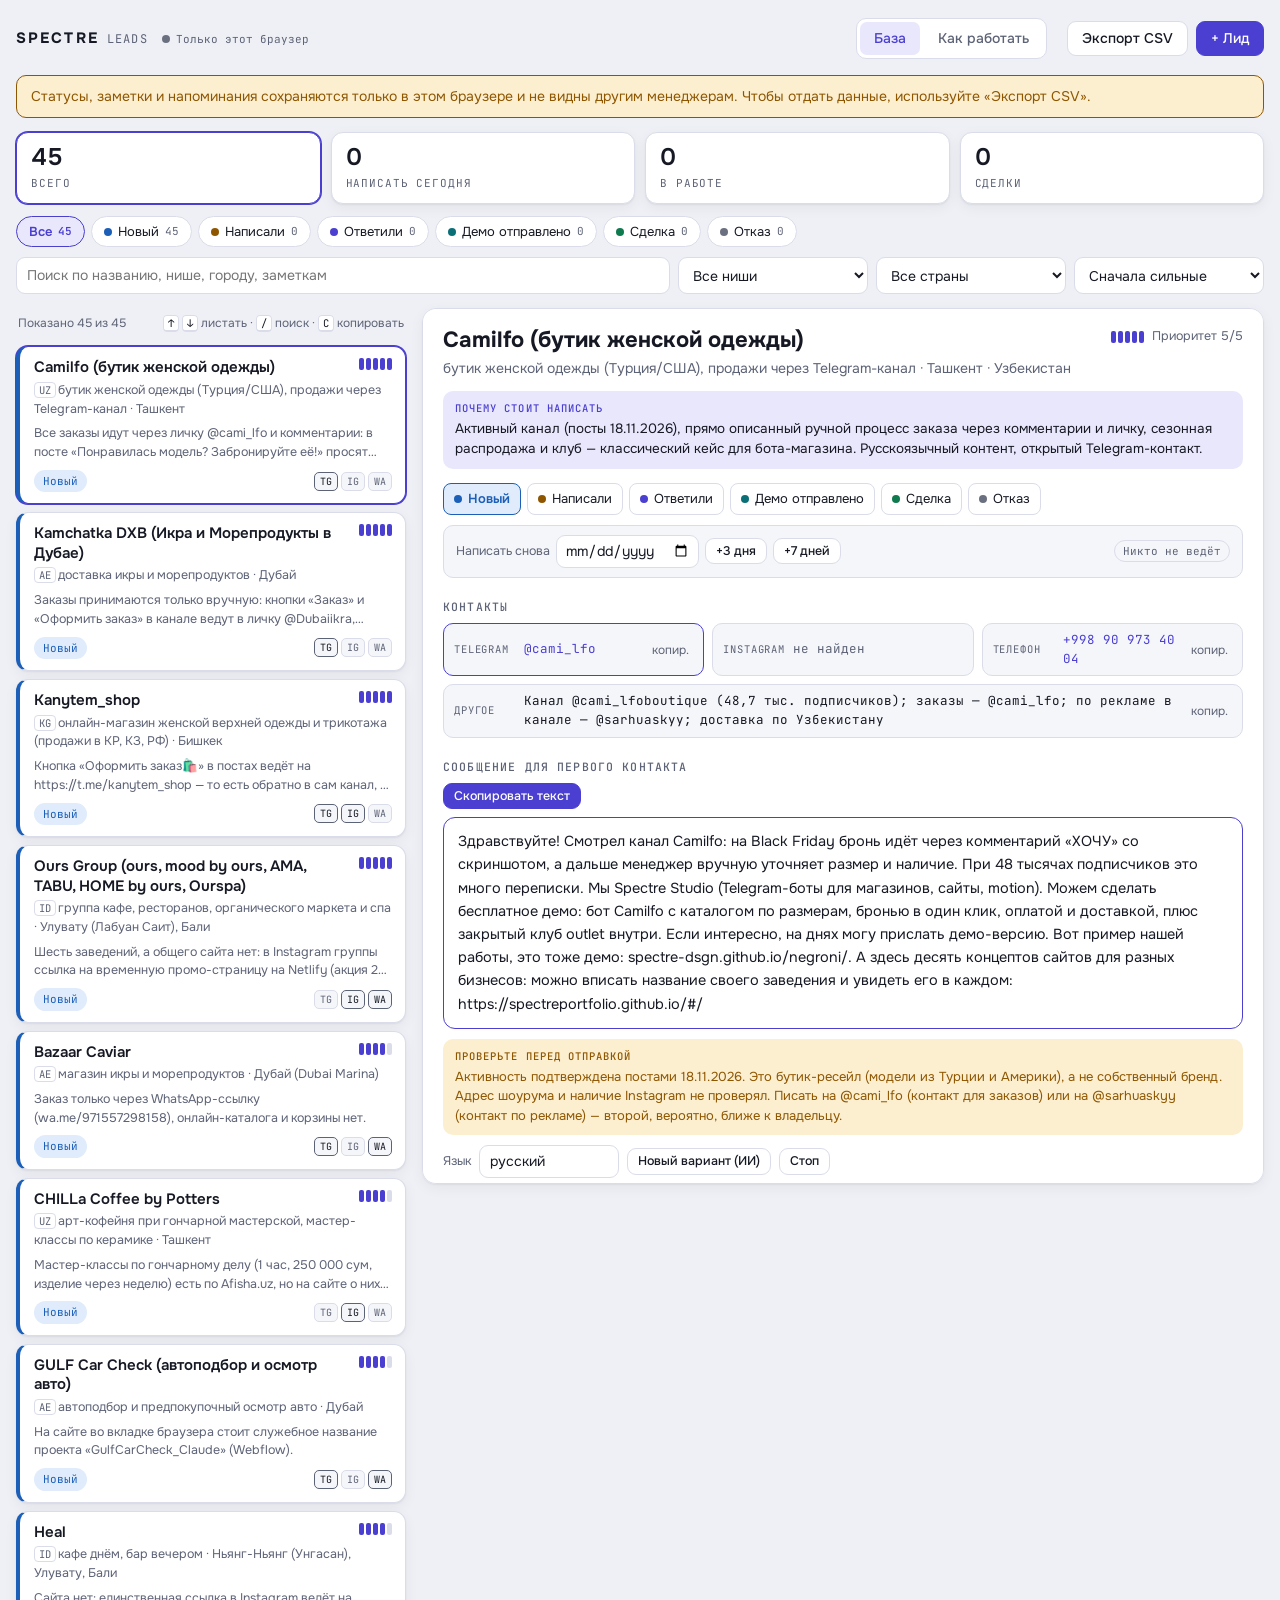
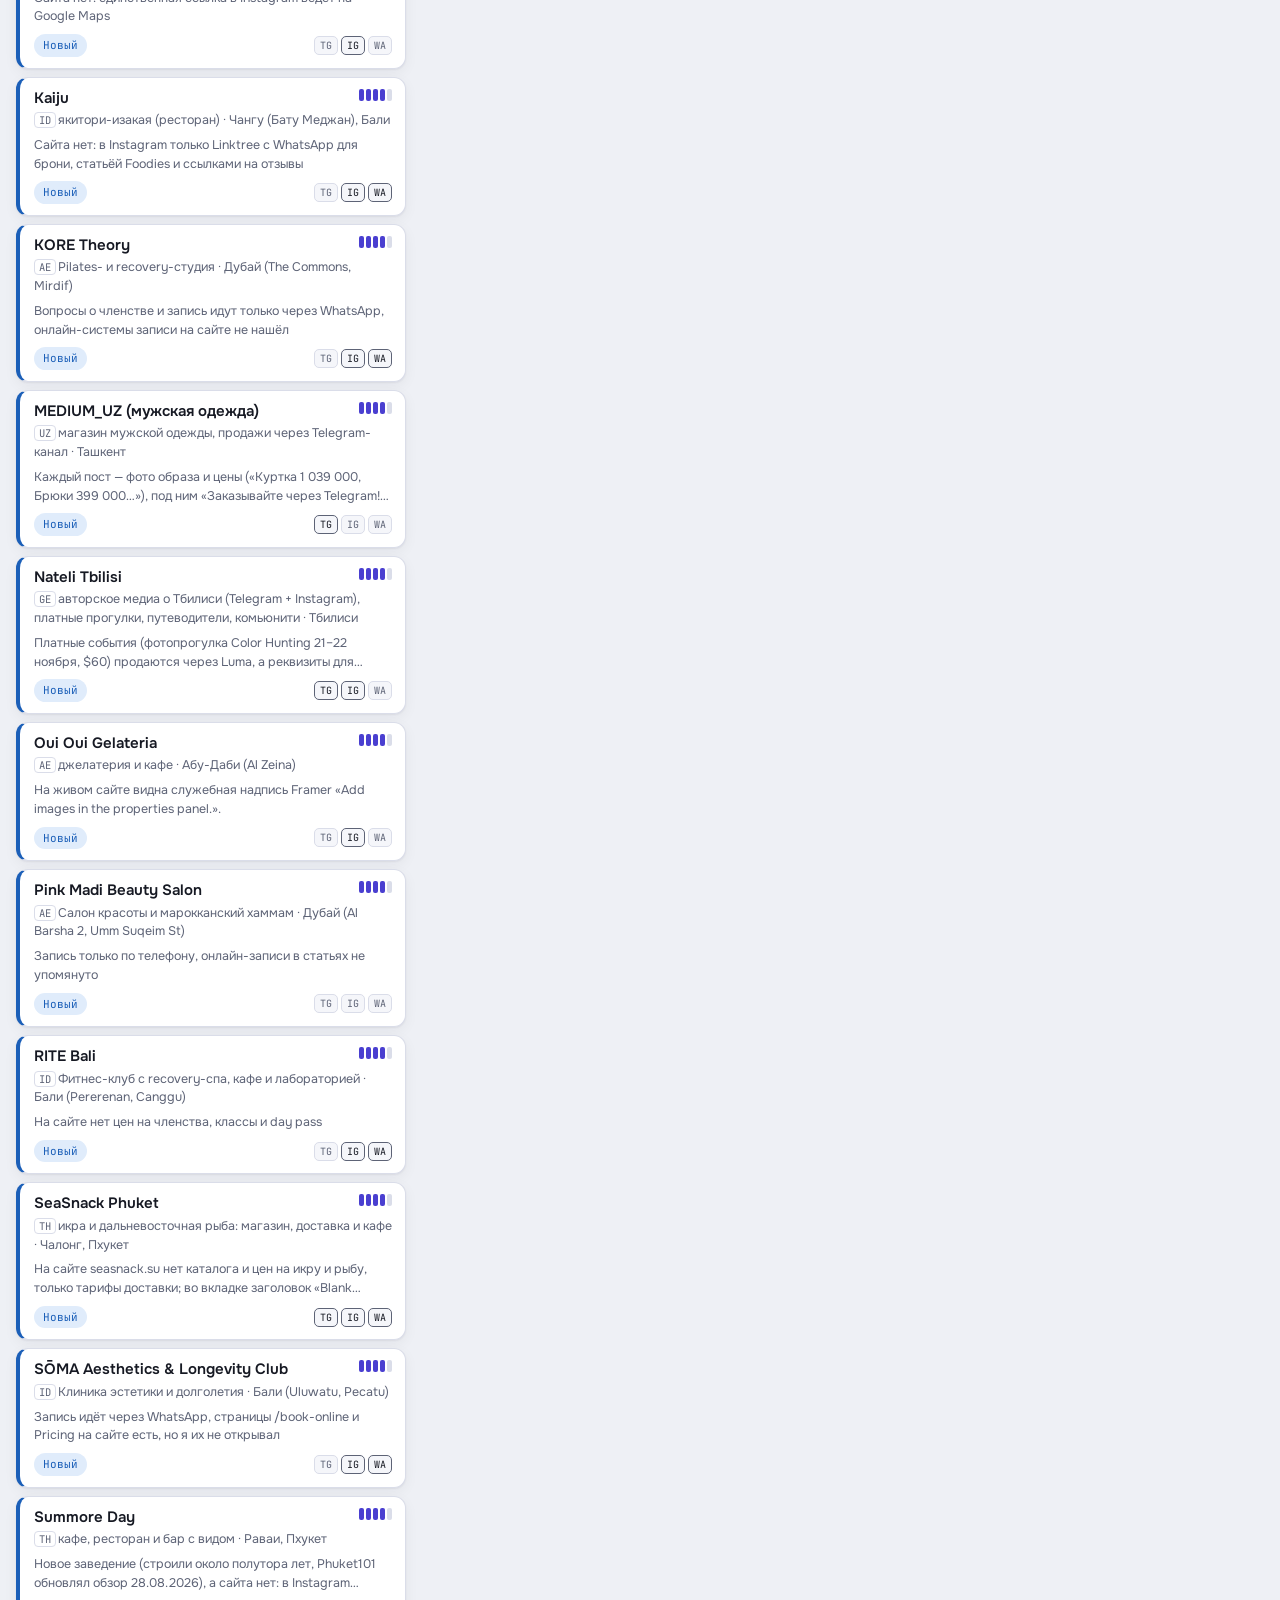
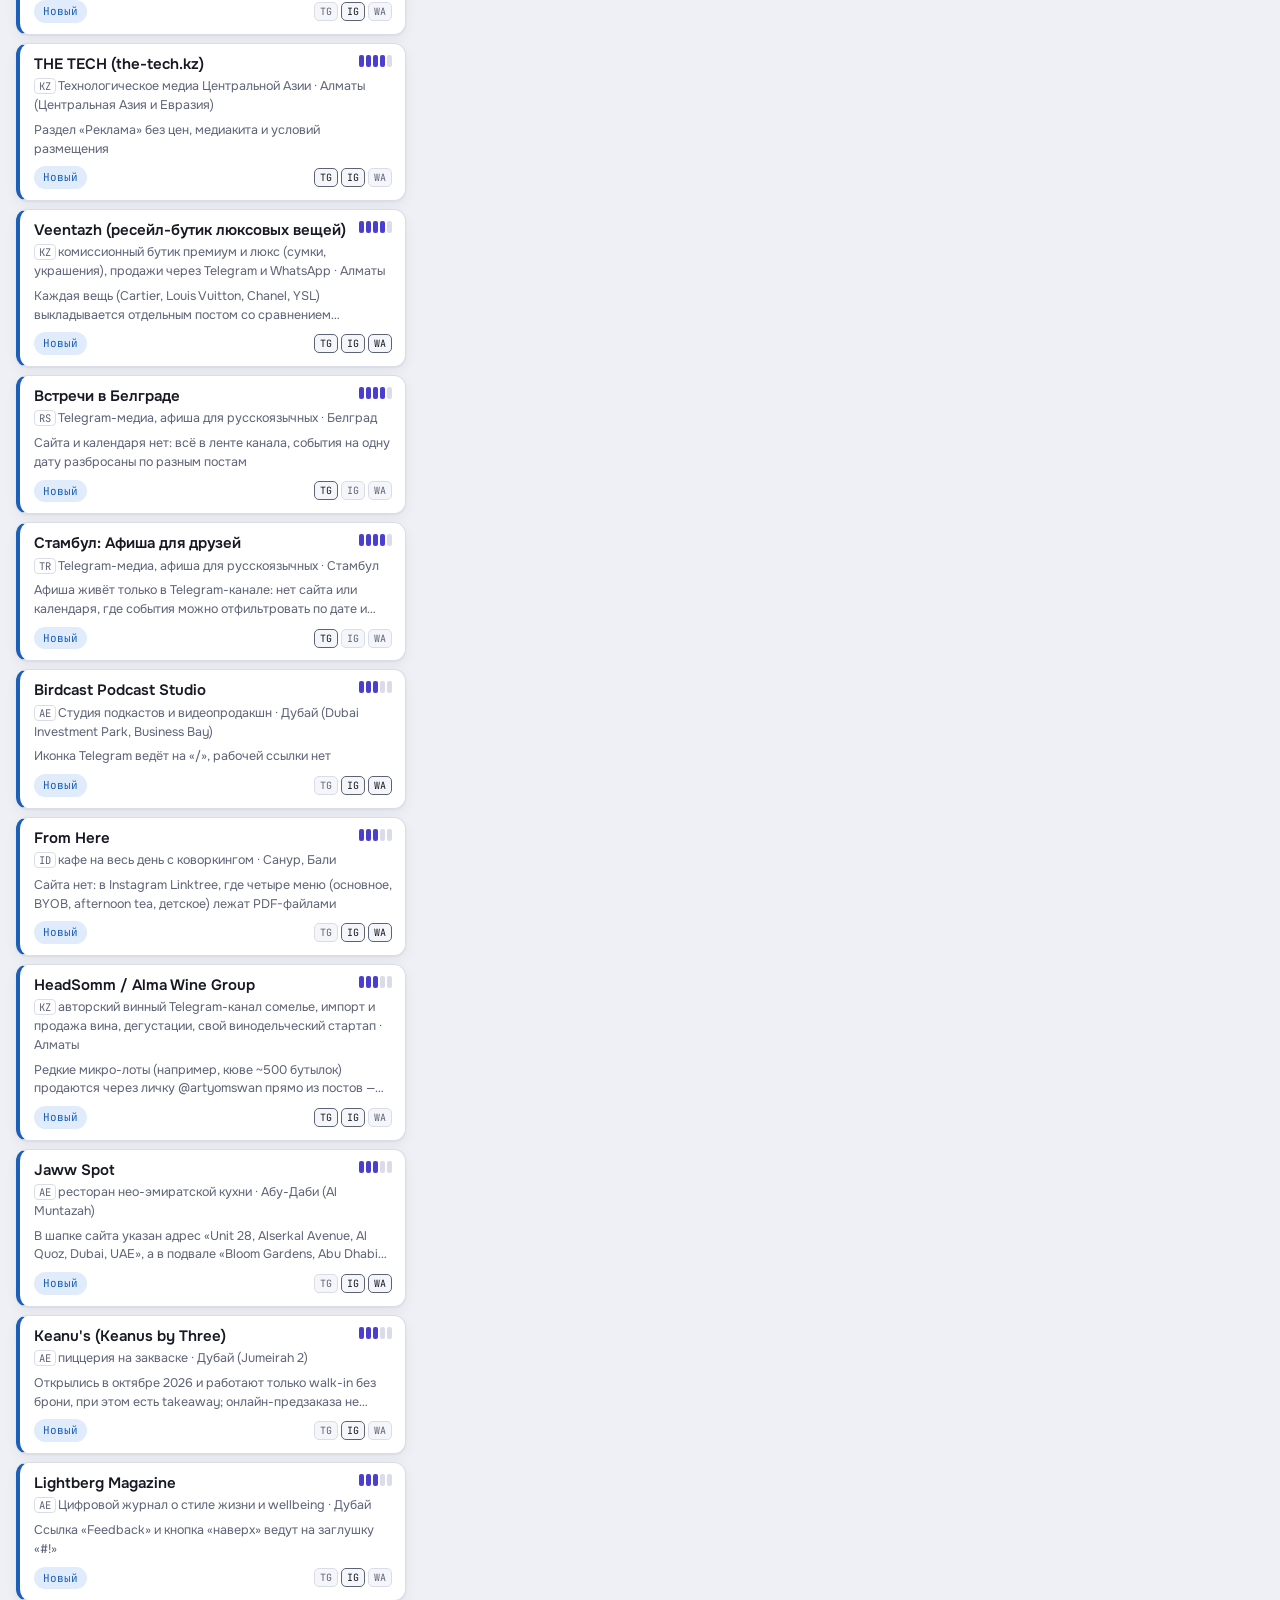
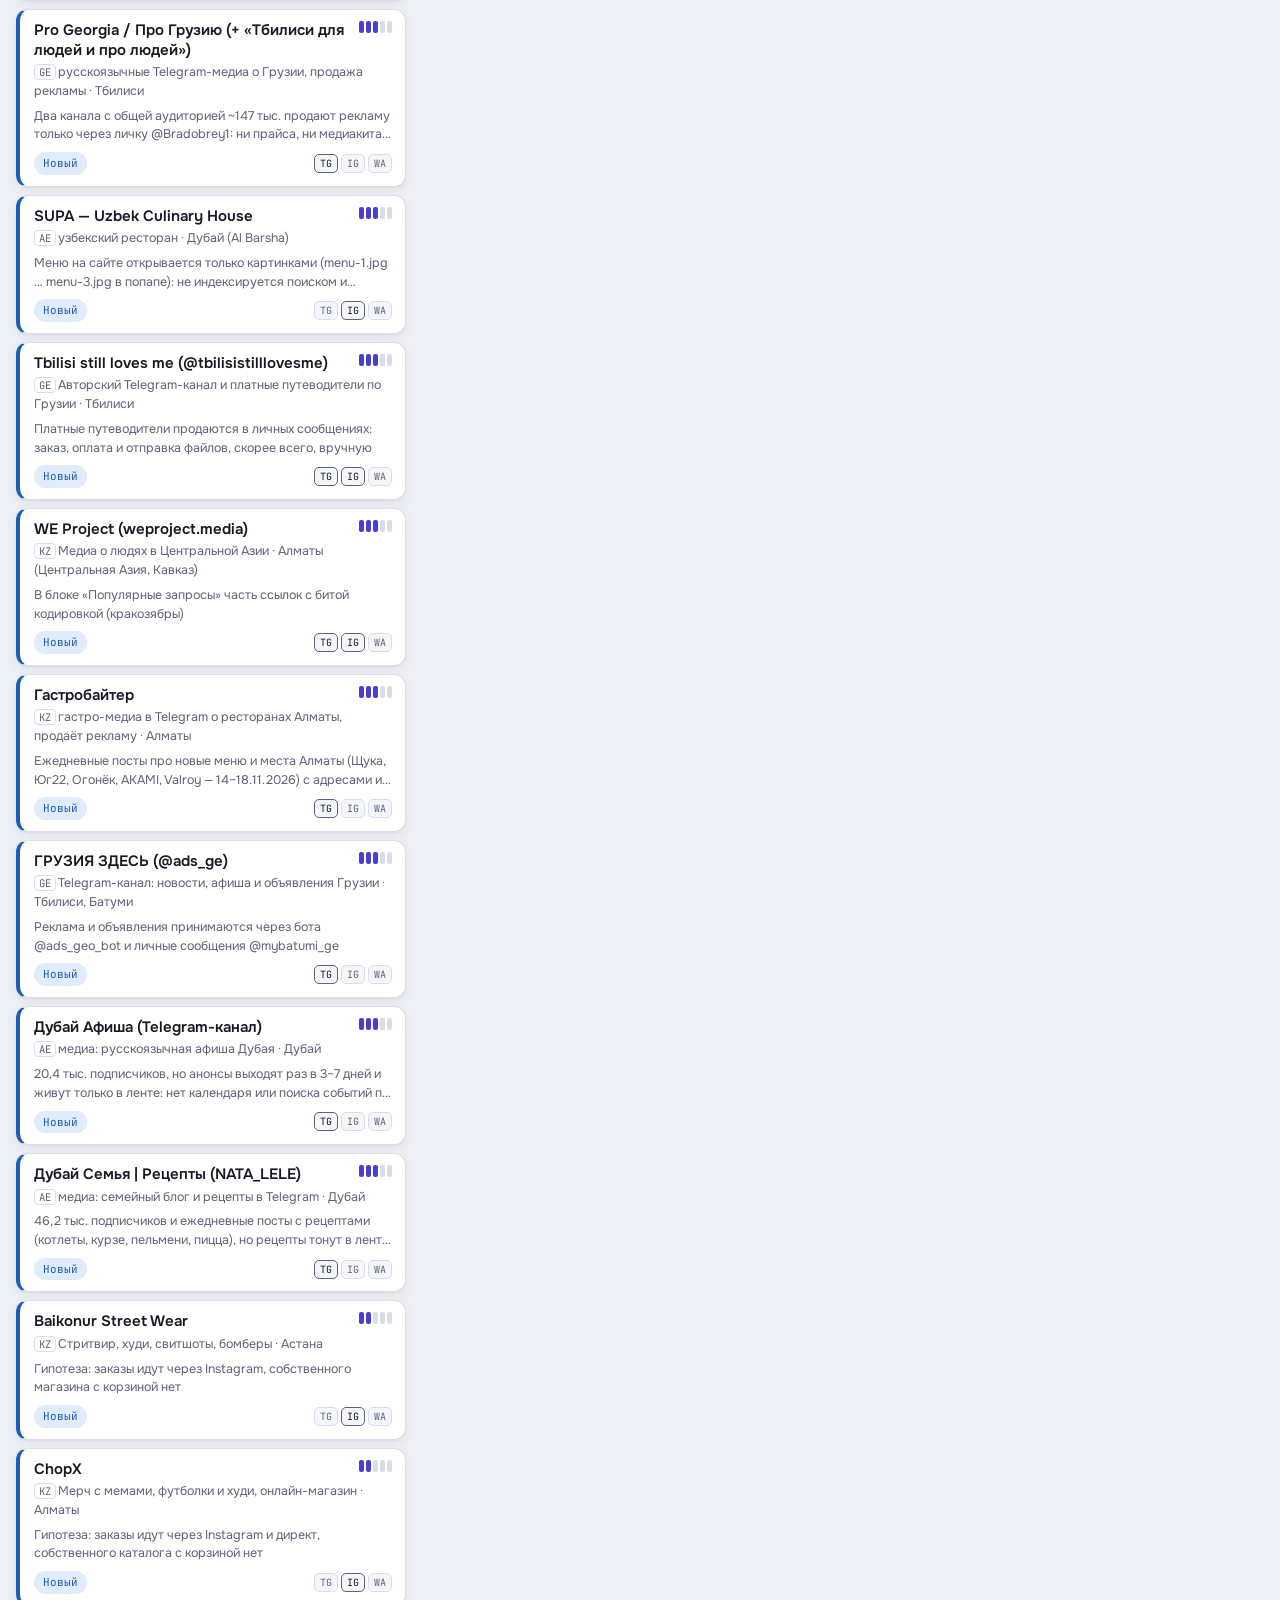
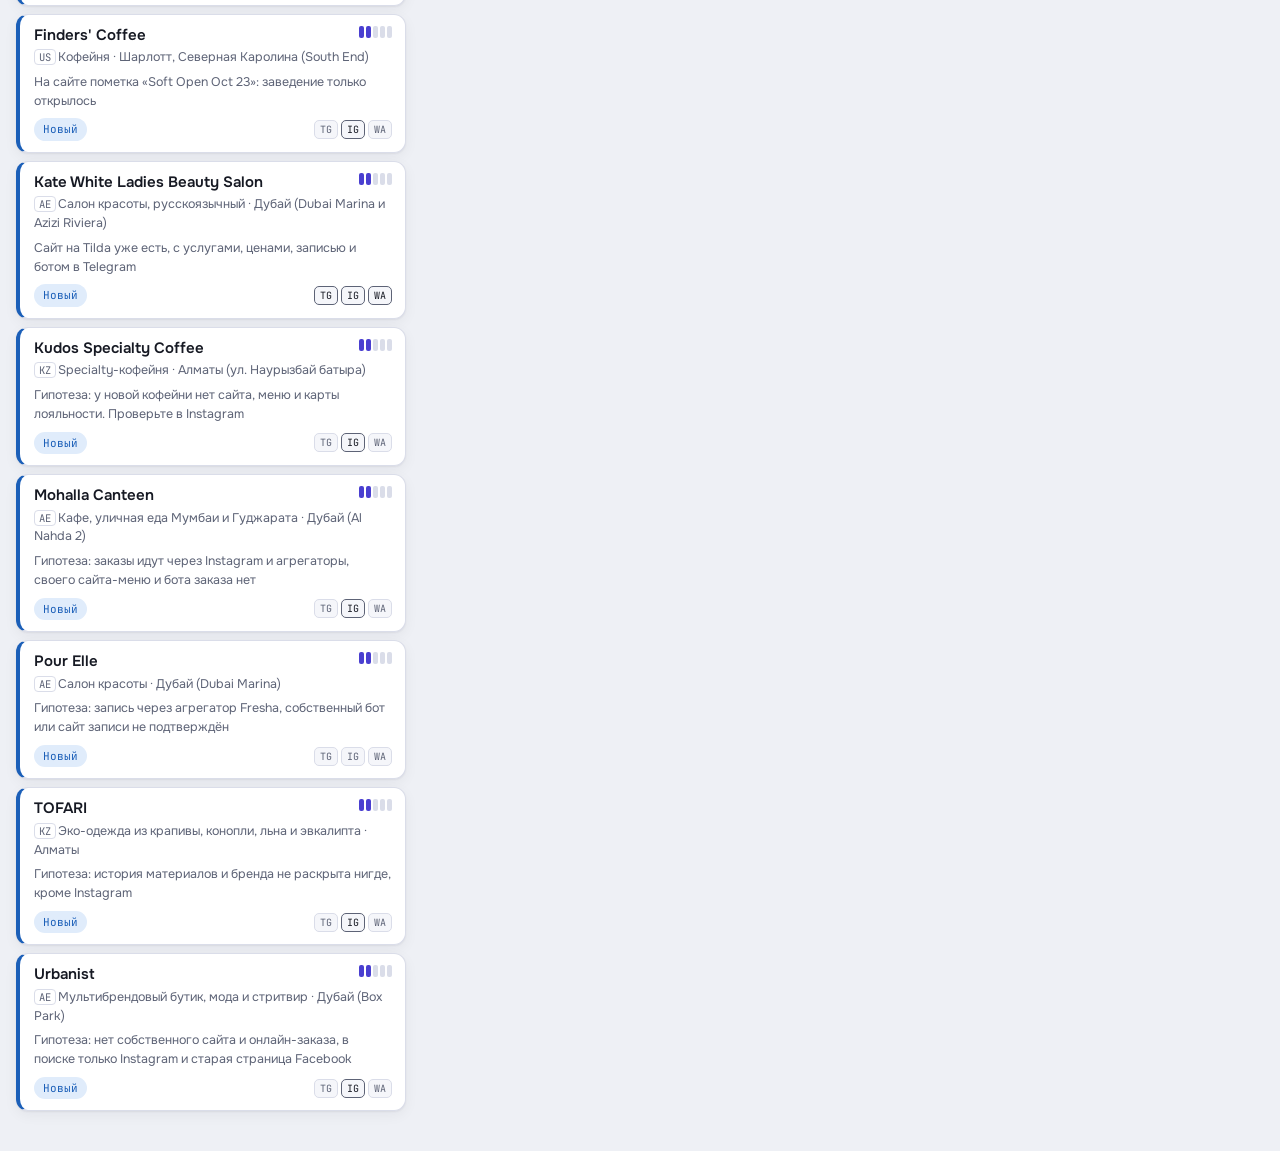
==== commit 03fb69c7: "Redesign leads page: reminders, concepts, keys" ====
--- a/leads-sxuan6u9o5zp/index.html
+++ b/leads-sxuan6u9o5zp/index.html
@@ -9,11 +9,13 @@
 <link rel="preconnect" href="https://fonts.gstatic.com" crossorigin>
 <link href="https://fonts.googleapis.com/css2?family=Onest:wght@400;500;600;700&family=JetBrains+Mono:wght@400;500&display=swap" rel="stylesheet">
 <style>
-/* Layout: split workspace. Filterable lead list on the left, full dossier on the right; one column on phones. */
+/* Layout: split workspace. Status chips and counters on top, filterable lead list on the left, sticky dossier on the right; one column on phones. */
 :root{
   --bg:#eef0f5; --surface:#ffffff; --surface2:#f5f6fa; --ink:#161923; --muted:#5d6376; --line:#dadde9;
   --accent:#4a3fd0; --accent-ink:#ffffff; --accent-soft:#e9e7fb;
   --ok:#0f7a4d; --ok-soft:#dcf3e8; --warn:#8f5600; --warn-soft:#fcefd0; --bad:#b3261e; --bad-soft:#fbe3e1; --info:#1b5fb8; --info-soft:#e0ecfb;
+  --teal:#0b6f78; --teal-soft:#d6f0f1; --grey:#6b7080; --grey-soft:#e9eaef;
+  --shadow:0 1px 2px rgba(20,24,40,.06),0 4px 14px rgba(20,24,40,.05);
   --font-ui:'Onest',system-ui,-apple-system,'Segoe UI',Roboto,sans-serif;
   --font-mono:'JetBrains Mono',ui-monospace,Consolas,'Courier New',monospace;
 }
@@ -22,6 +24,8 @@
     --bg:#0e1017; --surface:#161924; --surface2:#1c2030; --ink:#e9ebf4; --muted:#9298ad; --line:#272b3b;
     --accent:#9a91ff; --accent-ink:#0e1017; --accent-soft:#25234a;
     --ok:#4fd39b; --ok-soft:#12332a; --warn:#f0b64a; --warn-soft:#3a2d12; --bad:#ff8a80; --bad-soft:#3d1b19; --info:#7db4ff; --info-soft:#16284a;
+    --teal:#5fd4dc; --teal-soft:#11302f; --grey:#9aa0b3; --grey-soft:#242838;
+    --shadow:0 1px 2px rgba(0,0,0,.3);
     color-scheme:dark;
   }
 }
@@ -29,23 +33,39 @@
   --bg:#0e1017; --surface:#161924; --surface2:#1c2030; --ink:#e9ebf4; --muted:#9298ad; --line:#272b3b;
   --accent:#9a91ff; --accent-ink:#0e1017; --accent-soft:#25234a;
   --ok:#4fd39b; --ok-soft:#12332a; --warn:#f0b64a; --warn-soft:#3a2d12; --bad:#ff8a80; --bad-soft:#3d1b19; --info:#7db4ff; --info-soft:#16284a;
+  --teal:#5fd4dc; --teal-soft:#11302f; --grey:#9aa0b3; --grey-soft:#242838;
+  --shadow:0 1px 2px rgba(0,0,0,.3);
   color-scheme:dark;
 }
 *{box-sizing:border-box}
-body{background:var(--bg);color:var(--ink);font-family:var(--font-ui);font-size:14px;line-height:1.5}
+body{margin:0;background:var(--bg);color:var(--ink);font-family:var(--font-ui);font-size:14px;line-height:1.5}
 button,input,select,textarea{font:inherit;color:inherit}
-.wrap{max-width:1320px;margin:0 auto;padding-block:18px 40px;padding-left:max(16px,env(safe-area-inset-left,0px));padding-right:max(16px,env(safe-area-inset-right,0px))}
+.wrap{max-width:1360px;margin:0 auto;padding-block:18px 40px;padding-left:max(16px,env(safe-area-inset-left,0px));padding-right:max(16px,env(safe-area-inset-right,0px))}
 :focus-visible{outline:2px solid var(--accent);outline-offset:2px}
+kbd{font-family:var(--font-mono);font-size:10.5px;border:1px solid var(--line);border-bottom-width:2px;border-radius:4px;padding:0 4px;background:var(--surface);color:var(--ink)}
+
+/* status colours: every status-bearing element reads --sc / --ss */
+.st-new{--sc:var(--info);--ss:var(--info-soft)}
+.st-contacted{--sc:var(--warn);--ss:var(--warn-soft)}
+.st-replied{--sc:var(--accent);--ss:var(--accent-soft)}
+.st-demo{--sc:var(--teal);--ss:var(--teal-soft)}
+.st-won{--sc:var(--ok);--ss:var(--ok-soft)}
+.st-lost{--sc:var(--grey);--ss:var(--grey-soft)}
 
 .top{display:flex;flex-wrap:wrap;align-items:center;gap:12px 20px;margin-bottom:16px}
-.brand{display:flex;align-items:baseline;gap:8px;margin-right:auto}
+.brand{display:flex;align-items:baseline;gap:8px;margin-right:auto;flex-wrap:wrap}
 .brand b{font-weight:700;letter-spacing:.14em;font-size:15px}
 .brand .sub{font-family:var(--font-mono);font-size:12px;color:var(--muted);text-transform:uppercase;letter-spacing:.1em}
+.sync{display:inline-flex;align-items:center;gap:6px;font-family:var(--font-mono);font-size:11px;color:var(--muted);margin-left:6px}
+.sync i{width:8px;height:8px;border-radius:50%;background:var(--grey)}
+.sync.on i{background:var(--ok)}
+.sync.wait i{background:var(--warn)}
+.sync.err i{background:var(--bad)}
 .tabs{display:flex;gap:4px;background:var(--surface);border:1px solid var(--line);border-radius:10px;padding:3px}
 .tab{border:0;background:none;padding:6px 14px;border-radius:7px;cursor:pointer;color:var(--muted);font-weight:500}
 .tab[aria-selected="true"]{background:var(--accent-soft);color:var(--accent)}
 .actions{display:flex;gap:8px;flex-wrap:wrap}
-.btn{border:1px solid var(--line);background:var(--surface);padding:7px 14px;border-radius:9px;cursor:pointer;font-weight:500}
+.btn{border:1px solid var(--line);background:var(--surface);padding:7px 14px;border-radius:9px;cursor:pointer;font-weight:500;text-decoration:none;display:inline-flex;align-items:center;gap:6px;line-height:1.3}
 .btn:hover{border-color:var(--accent)}
 .btn.primary{background:var(--accent);color:var(--accent-ink);border-color:var(--accent)}
 .btn.small{padding:4px 10px;font-size:12.5px}
@@ -53,54 +73,89 @@
 
 .banner{background:var(--warn-soft);color:var(--warn);border:1px solid var(--warn);border-radius:10px;padding:10px 14px;margin-bottom:14px}
 .banner[hidden]{display:none}
-
-.stats{display:grid;grid-template-columns:repeat(4,minmax(0,1fr));gap:10px;margin-bottom:14px}
-.stat{background:var(--surface);border:1px solid var(--line);border-radius:12px;padding:10px 14px}
+.banner.setup{background:var(--surface);color:var(--ink);border-color:var(--accent)}
+.banner .row{display:flex;flex-wrap:wrap;gap:8px;margin-top:8px}
+.banner input{background:var(--surface2);border:1px solid var(--line);border-radius:9px;padding:6px 10px;min-width:0;flex:1 1 180px}
+
+.stats{display:grid;grid-template-columns:repeat(4,minmax(0,1fr));gap:10px;margin-bottom:12px}
+.stat{background:var(--surface);border:1px solid var(--line);border-radius:12px;padding:10px 14px;text-align:left;cursor:pointer;box-shadow:var(--shadow)}
+.stat:hover{border-color:var(--accent)}
+.stat[aria-pressed="true"]{border-color:var(--accent);box-shadow:0 0 0 1px var(--accent)}
 .stat b{display:block;font-size:24px;font-weight:600;font-variant-numeric:tabular-nums;line-height:1.2}
 .stat span{font-family:var(--font-mono);font-size:11px;color:var(--muted);text-transform:uppercase;letter-spacing:.08em}
+.stat.hot{background:var(--warn-soft);border-color:var(--warn)}
+.stat.hot b,.stat.hot span{color:var(--warn)}
+
+.chips{display:flex;flex-wrap:wrap;gap:6px;margin-bottom:10px}
+.fchip{border:1px solid var(--line);background:var(--surface);border-radius:99px;padding:5px 12px;cursor:pointer;font-size:13px;display:inline-flex;gap:6px;align-items:center}
+.fchip:hover{border-color:var(--sc,var(--accent))}
+.fchip .n{font-family:var(--font-mono);font-size:11px;color:var(--muted)}
+.fchip .dot{width:8px;height:8px;border-radius:50%;background:var(--sc)}
+.fchip[aria-pressed="true"]{background:var(--ss,var(--accent-soft));border-color:var(--sc,var(--accent));color:var(--sc,var(--accent));font-weight:600}
+.fchip[aria-pressed="true"] .n{color:inherit}
 
 .filters{display:flex;flex-wrap:wrap;gap:8px;margin-bottom:14px}
-.filters input,.filters select,.field input,.field select,.field textarea,.notes{background:var(--surface);border:1px solid var(--line);border-radius:9px;padding:7px 10px;min-width:0}
+.filters input,.filters select,.field input,.field select,.field textarea,.notes,.ctl input{background:var(--surface);border:1px solid var(--line);border-radius:9px;padding:7px 10px;min-width:0}
 .filters input{flex:1 1 220px}
-.filters select{flex:0 1 170px}
-
-.split{display:grid;grid-template-columns:minmax(300px,380px) minmax(0,1fr);gap:14px;align-items:start}
-.list{display:flex;flex-direction:column;gap:8px}
-.card{display:block;width:100%;text-align:left;background:var(--surface);border:1px solid var(--line);border-radius:12px;padding:11px 13px;cursor:pointer}
-.card:hover{border-color:var(--accent)}
-.card[aria-current="true"]{border-color:var(--accent);box-shadow:0 0 0 1px var(--accent)}
+.filters select{flex:0 1 190px}
+
+.split{display:grid;grid-template-columns:minmax(300px,390px) minmax(0,1fr);gap:16px;align-items:start}
+.list{display:flex;flex-direction:column;gap:8px;min-width:0}
+.list-head{position:sticky;top:0;z-index:2;background:var(--bg);display:flex;flex-wrap:wrap;justify-content:space-between;gap:4px 10px;padding:6px 2px;font-size:12px;color:var(--muted)}
+.card{display:block;width:100%;text-align:left;background:var(--surface);border:1px solid var(--line);border-left:4px solid var(--sc,var(--line));border-radius:12px;padding:11px 13px 11px 14px;cursor:pointer;box-shadow:var(--shadow)}
+.card:hover{border-color:var(--accent);border-left-color:var(--sc,var(--accent))}
+.card[aria-current="true"]{border-color:var(--accent);border-left-color:var(--sc,var(--accent));box-shadow:0 0 0 1px var(--accent)}
 .card-top{display:flex;justify-content:space-between;gap:10px;align-items:flex-start}
-.card h3{margin:0;font-size:15px;font-weight:600;overflow-wrap:anywhere}
-.card .meta{color:var(--muted);font-size:12.5px;margin-top:2px}
+.card h3{margin:0;font-size:15px;font-weight:600;overflow-wrap:anywhere;line-height:1.3}
+.card .meta{color:var(--muted);font-size:12.5px;margin-top:3px}
+.card .need{color:var(--muted);font-size:12.5px;margin-top:6px;display:-webkit-box;-webkit-line-clamp:2;-webkit-box-orient:vertical;overflow:hidden}
 .card-bot{display:flex;flex-wrap:wrap;gap:6px;align-items:center;margin-top:8px}
-.fit{display:inline-flex;gap:2px;align-items:center}
+.cc{font-family:var(--font-mono);font-size:10.5px;border:1px solid var(--line);border-radius:4px;padding:0 4px;color:var(--muted);margin-right:2px}
+.chs{display:inline-flex;gap:3px;margin-left:auto}
+.ch{font-family:var(--font-mono);font-size:10px;padding:1px 5px;border-radius:5px;border:1px solid var(--line);color:var(--muted);background:var(--surface2)}
+.ch.on{color:var(--ink);border-color:var(--muted)}
+.who{font-size:11.5px;color:var(--muted)}
+.fit{display:inline-flex;gap:2px;align-items:center;flex:none}
 .fit i{width:5px;height:12px;border-radius:2px;background:var(--line)}
 .fit i.on{background:var(--accent)}
 .pill{display:inline-block;font-family:var(--font-mono);font-size:11px;padding:2px 8px;border-radius:99px;background:var(--surface2);color:var(--muted);border:1px solid var(--line);white-space:nowrap}
-.pill.new{background:var(--info-soft);color:var(--info);border-color:transparent}
-.pill.contacted,.pill.replied,.pill.demo{background:var(--warn-soft);color:var(--warn);border-color:transparent}
-.pill.won{background:var(--ok-soft);color:var(--ok);border-color:transparent}
-.pill.lost{background:var(--bad-soft);color:var(--bad);border-color:transparent}
+.pill.st{background:var(--ss);color:var(--sc);border-color:transparent}
 .pill.ok{background:var(--ok-soft);color:var(--ok);border-color:transparent}
 .pill.warn{background:var(--warn-soft);color:var(--warn);border-color:transparent}
 .pill.bad{background:var(--bad-soft);color:var(--bad);border-color:transparent}
 .pill.info{background:var(--info-soft);color:var(--info);border-color:transparent}
-.tg-mark{font-family:var(--font-mono);font-size:11px;color:var(--ok)}
+.due{font-family:var(--font-mono);font-size:11px;padding:2px 8px;border-radius:99px;white-space:nowrap}
+.due.bad{background:var(--bad-soft);color:var(--bad)}
+.due.warn{background:var(--warn-soft);color:var(--warn)}
+.due.info{background:var(--surface2);color:var(--muted);border:1px solid var(--line)}
 .empty{background:var(--surface);border:1px dashed var(--line);border-radius:12px;padding:28px 20px;text-align:center;color:var(--muted)}
 .empty b{display:block;color:var(--ink);font-size:15px;margin-bottom:4px}
 
-.detail{background:var(--surface);border:1px solid var(--line);border-radius:14px;padding:18px 20px;min-width:0;position:sticky;top:12px;max-height:calc(100vh - 24px);max-height:calc(100dvh - 24px);overflow-y:auto;overscroll-behavior:contain}
-.d-head{display:flex;flex-wrap:wrap;gap:10px 16px;justify-content:space-between;align-items:flex-start;padding-bottom:14px;border-bottom:1px solid var(--line)}
-.d-head h2{margin:0;font-size:22px;font-weight:700;overflow-wrap:anywhere;text-wrap:balance}
-.d-head .meta{color:var(--muted);margin-top:2px}
-.d-ctl{display:flex;flex-wrap:wrap;gap:8px;align-items:center}
-.d-ctl select{background:var(--surface);border:1px solid var(--line);border-radius:9px;padding:6px 10px}
+.detail{background:var(--surface);border:1px solid var(--line);border-radius:14px;padding:18px 20px;min-width:0;position:sticky;top:12px;max-height:calc(100vh - 24px);max-height:calc(100dvh - 24px);overflow-y:auto;overscroll-behavior:contain;box-shadow:var(--shadow)}
+.d-head{display:flex;flex-wrap:wrap;gap:10px 16px;justify-content:space-between;align-items:flex-start}
+.d-head h2{margin:0;font-size:22px;font-weight:700;overflow-wrap:anywhere;text-wrap:balance;line-height:1.25}
+.d-head .meta{color:var(--muted);margin-top:3px}
+.d-fit{display:flex;gap:8px;align-items:center}
 .back{display:none}
-.sec{margin-top:18px}
+.why-box{margin-top:12px;background:var(--accent-soft);border-radius:10px;padding:10px 12px;font-size:13.5px}
+.why-box b,.warnbox b{display:block;font-family:var(--font-mono);font-size:10.5px;font-weight:500;text-transform:uppercase;letter-spacing:.1em;margin-bottom:2px}
+.why-box b{color:var(--accent)}
+.stbar{display:flex;flex-wrap:wrap;gap:6px;margin-top:14px}
+.stbtn{border:1px solid var(--line);background:var(--surface);border-radius:8px;padding:5px 10px;cursor:pointer;font-size:13px;display:inline-flex;align-items:center;gap:6px}
+.stbtn:hover{border-color:var(--sc)}
+.stbtn .dot{width:8px;height:8px;border-radius:50%;background:var(--sc)}
+.stbtn[aria-pressed="true"]{background:var(--ss);border-color:var(--sc);color:var(--sc);font-weight:600}
+.stbtn:disabled{cursor:not-allowed;opacity:.6}
+.ctlrow{display:flex;flex-wrap:wrap;gap:10px 18px;align-items:center;justify-content:space-between;margin-top:10px;padding:9px 12px;background:var(--surface2);border:1px solid var(--line);border-radius:10px}
+.ctl{display:flex;flex-wrap:wrap;gap:6px;align-items:center}
+.ctl input[type="date"]{padding:4px 8px}
+.changed{margin-top:6px}
+.sec{margin-top:20px}
 .sec h4{margin:0 0 8px;font-family:var(--font-mono);font-size:11.5px;font-weight:500;text-transform:uppercase;letter-spacing:.1em;color:var(--muted)}
 .contacts{display:grid;grid-template-columns:repeat(auto-fill,minmax(250px,1fr));gap:8px}
 .chip{display:flex;align-items:center;gap:8px;border:1px solid var(--line);border-radius:10px;padding:7px 10px;background:var(--surface2);min-width:0}
 .chip.pri{border-color:var(--accent)}
+.chip.wide{grid-column:1/-1}
 .chip .k{font-family:var(--font-mono);font-size:10.5px;text-transform:uppercase;letter-spacing:.08em;color:var(--muted);width:62px;flex:none}
 .chip .v{font-family:var(--font-mono);font-size:12.5px;overflow-wrap:anywhere;min-width:0;flex:1}
 .chip a{color:var(--accent);text-decoration:none}
@@ -111,10 +166,16 @@
 ul.pts{margin:0;padding-left:18px;display:flex;flex-direction:column;gap:5px}
 .two{display:grid;grid-template-columns:repeat(2,minmax(0,1fr));gap:18px}
 .msg{background:var(--surface2);border:1px solid var(--line);border-radius:12px;padding:12px 14px;white-space:pre-wrap;overflow-wrap:anywhere}
+.msg.main{border-color:var(--accent);background:var(--surface);font-size:14.5px;line-height:1.6}
+.msg.small{font-size:13px;padding:9px 12px;margin-top:10px}
 .msg-bar{display:flex;flex-wrap:wrap;gap:8px;align-items:center;margin-bottom:8px}
 .seg{display:inline-flex;background:var(--surface2);border:1px solid var(--line);border-radius:9px;padding:2px}
 .seg button{border:0;background:none;padding:4px 10px;border-radius:7px;cursor:pointer;color:var(--muted);font-size:12.5px}
 .seg button[aria-pressed="true"]{background:var(--accent-soft);color:var(--accent)}
+.warnbox{margin-top:10px;background:var(--warn-soft);color:var(--warn);border-radius:10px;padding:10px 12px;font-size:13px}
+.concept{border:1px dashed var(--accent);border-radius:12px;padding:12px 14px;background:var(--accent-soft)}
+.concept-top{display:flex;flex-wrap:wrap;gap:8px 14px;align-items:center;justify-content:space-between}
+.concept-top b{font-size:15px}
 .gen{display:flex;flex-wrap:wrap;gap:8px;align-items:center;margin-top:10px}
 .gen input{background:var(--surface);border:1px solid var(--line);border-radius:9px;padding:5px 10px;width:140px}
 .gen-out{margin-top:8px}
@@ -122,12 +183,11 @@
 .evid a{color:var(--accent)}
 .notes{width:100%;min-height:90px;resize:vertical}
 .hint{color:var(--muted);font-size:12.5px}
-.why{color:var(--muted);font-size:13px;margin-top:6px}
 
 .how{display:grid;grid-template-columns:repeat(auto-fill,minmax(300px,1fr));gap:12px}
 .how .box{background:var(--surface);border:1px solid var(--line);border-radius:12px;padding:14px 16px}
+.how .box.lead-box{border-color:var(--accent)}
 .how h3{margin:0 0 6px;font-size:15px}
-.how p{margin:0 0 6px;color:var(--muted)}
 .how-lead{max-width:70ch;color:var(--muted);margin:0 0 14px}
 
 .overlay{position:fixed;inset:0;background:rgba(10,12,20,.55);display:flex;align-items:flex-start;justify-content:center;padding:max(16px,env(safe-area-inset-top,0px)) 16px 16px;overflow:auto;z-index:20}
@@ -148,7 +208,9 @@
   .split.open .list{display:none}
   .split:not(.open) .detail{display:none}
   .detail{position:static;max-height:none;overflow:visible}
-  .back{display:inline-block}
+  .back{display:inline-flex}
+  .kbd-hint{display:none}
+  .filters select{flex:1 1 28%;min-width:0}
   .stats{grid-template-columns:repeat(2,minmax(0,1fr))}
   .two{grid-template-columns:minmax(0,1fr)}
   .fgrid{grid-template-columns:minmax(0,1fr)}
@@ -159,10 +221,10 @@
 <body>
 <div class="wrap">
   <header class="top">
-    <div class="brand"><b>SPECTRE</b><span class="sub">Leads</span></div>
+    <div class="brand"><b>SPECTRE</b><span class="sub">Leads</span><span class="sync" id="sync"><i></i><span id="sync-t"></span></span></div>
     <div class="tabs" role="tablist" aria-label="Разделы">
       <button class="tab" role="tab" id="tab-base" data-tab="base" aria-selected="true">База</button>
-      <button class="tab" role="tab" id="tab-how" data-tab="how" aria-selected="false">Где искать</button>
+      <button class="tab" role="tab" id="tab-how" data-tab="how" aria-selected="false">Как работать</button>
     </div>
     <div class="actions">
       <button class="btn" id="btn-export" type="button">Экспорт CSV</button>
@@ -173,13 +235,14 @@
 
   <main id="view-base">
     <section class="stats" id="stats" aria-label="Сводка"></section>
+    <nav class="chips" id="chips" aria-label="Фильтр по статусу"></nav>
     <section class="filters" aria-label="Фильтры">
       <input id="f-q" type="search" placeholder="Поиск по названию, нише, городу, заметкам" aria-label="Поиск">
-      <select id="f-status" aria-label="Статус"></select>
       <select id="f-niche" aria-label="Ниша"></select>
       <select id="f-country" aria-label="Страна"></select>
       <select id="f-sort" aria-label="Сортировка">
         <option value="fit">Сначала сильные</option>
+        <option value="next">Сначала напоминания</option>
         <option value="touched">Недавно обновлённые</option>
         <option value="name">По названию</option>
       </select>
@@ -229,10 +292,9 @@
 <script>
 const STATUS=[["new","Новый"],["contacted","Написали"],["replied","Ответили"],["demo","Демо отправлено"],["won","Сделка"],["lost","Отказ"]];
 const SLABEL=Object.fromEntries(STATUS);
+const WORKING=["contacted","replied","demo"];
 const CONF={site:["Проверено на сайте","ok"],listing:["Из стороннего источника","warn"],unverified:["Нужна проверка","bad"],manual:["Добавлено менеджером","info"]};
 const S={leads:[],loaded:false,sel:null,tab:"base",q:"",fStatus:"",fNiche:"",fCountry:"",sort:"fit",lang:"main",gen:{text:"",busy:false,ctl:null}};
-let db=null,user=null,sample=null,downloads=null,me={id:null,isOwner:false,canEdit:false},canWrite=true;
-const queue={};
 
 const $=id=>document.getElementById(id);
 const esc=s=>String(s??"").replace(/[&<>"']/g,c=>({"&":"&amp;","<":"&lt;",">":"&gt;",'"':"&quot;","'":"&#39;"}[c]));
@@ -251,6 +313,93 @@
 const digits=v=>String(v||"").replace(/[^\d]/g,"");
 const url=v=>{v=String(v||"").trim();if(!v)return"";return /^https?:\/\//i.test(v)?v:"https://"+v};
 
+/* ---------- dates and reminders ---------- */
+const iso=d=>d.getFullYear()+"-"+String(d.getMonth()+1).padStart(2,"0")+"-"+String(d.getDate()).padStart(2,"0");
+const today=()=>iso(new Date());
+const addDays=n=>{const d=new Date();d.setDate(d.getDate()+n);return iso(d)};
+const dm=s=>{const m=/^(\d{4})-(\d{2})-(\d{2})/.exec(String(s||""));return m?m[3]+"."+m[2]:""};
+function dueIn(l){
+  if(!l.next||["won","lost"].includes(l.status||"new"))return null;
+  const a=new Date(String(l.next).slice(0,10)+"T00:00:00"),b=new Date(today()+"T00:00:00");
+  if(isNaN(a))return null;
+  return Math.round((a-b)/864e5);
+}
+const isDue=l=>{const n=dueIn(l);return n!==null&&n<=0};
+function dueBadge(l){
+  const n=dueIn(l);if(n===null)return"";
+  if(n<0)return'<span class="due bad">Просрочено '+(-n)+' дн.</span>';
+  if(n===0)return'<span class="due warn">Написать сегодня</span>';
+  if(n===1)return'<span class="due info">Завтра</span>';
+  return'<span class="due info">'+dm(l.next)+'</span>';
+}
+const stamp=l=>l.touched||(l.when?Date.parse(String(l.when).replace(" ","T")):0)||0;
+
+/* ---------- concepts on spectreportfolio.github.io ---------- */
+const PORT="https://spectreportfolio.github.io/#/";
+const CONCEPTS={restaurant:"Ресторан",coffee:"Кофейня",dental:"Стоматология",shop:"Магазин",fitness:"Фитнес",realty:"Недвижимость",beauty:"Салон красоты",auto:"Автосервис",school:"Онлайн-школа",hotel:"Отель"};
+const CONCEPTS_EN={restaurant:"Restaurant",coffee:"Coffee shop",dental:"Dental clinic",shop:"Shop",fitness:"Fitness",realty:"Real estate",beauty:"Beauty salon",auto:"Car service",school:"Online school",hotel:"Hotel"};
+const WORKS={motion:"Моушн",social:"Соцсети",identity:"Айдентика",ui:"UI/UX",print:"Печать и упаковка"};
+const WORKS_RU={motion:"моушн-дизайну",social:"оформлению соцсетей",identity:"айдентике",ui:"интерфейсам",print:"печати и упаковке"};
+const WORKS_EN={motion:"motion design",social:"social media design",identity:"brand identity",ui:"UI/UX",print:"print and packaging"};
+const MEDIA_RX=/медиа|media|журнал|magazine|подкаст|podcast|афиш|блог|издани/i;
+const CONCEPT_RULES=[
+  ["beauty",/эстетик|aesthetic|косметолог/i],
+  ["dental",/стомат|dental|клиник|clinic|медицин/i],
+  ["auto",/автосервис|автомоб|car check|car inspection|машин|шиномонт|детейлинг/i],
+  ["realty",/недвиж|real estate|realty|девелоп/i],
+  ["hotel",/отел|hotel|вилл|villa|хостел|гостев|resort/i],
+  ["fitness",/фитнес|пилатес|pilates|йог|yoga|спорт|gym|recovery|longevity|wellness/i],
+  ["beauty",/салон|красот|beauty|ногт|nail|маникюр|ресниц|lash|бров|спа\b|spa\b|барбер|стилист/i],
+  ["school",/школ|school|курс|обучен|академ/i],
+  ["shop",/магазин|shop|бутик|одежд|стритвир|мерч|икр|морепрод|resale|ресейл|вин[оа]|wine|цвет|flower|косметик|menswear/i],
+  ["coffee",/коф|coffee|кафе|cafe|café|джелат|gelat|морожен|десерт|пекар|bakery|завтрак|матча/i],
+  ["restaurant",/ресторан|restaurant|бистро|гриль|grill|пицц|pizza|кухн|бар\b|bar\b|canteen|гастро|beach club/i],
+  ["shop",/бренд|достав|товар|delivery/i]
+];
+function pickConcept(l){
+  if(l.concept&&CONCEPTS[l.concept])return l.concept;
+  if(l.concept==="none")return null;
+  for(const t of [l.niche||"",l.name||""]){
+    if(MEDIA_RX.test(t))return null;
+    for(const [k,rx] of CONCEPT_RULES)if(rx.test(t))return k;
+  }
+  return null;
+}
+function pickWork(l){
+  if(l.work&&WORKS[l.work])return l.work;
+  const t=arr(l.offer).join(" ")+" "+(l.niche||"");
+  if(/reels|анимац|моушн|motion|заставк|3d|3д|ролик/i.test(t))return"motion";
+  if(/соцсет|сторис|контент/i.test(t))return"social";
+  if(/логотип|айдентик|фирменн/i.test(t))return"identity";
+  return null;
+}
+const shortName=l=>String(l.name||"").replace(/\s*\([^)]*\)/g,"").replace(/\s*\|.*$/,"").trim().slice(0,24);
+function conceptLine(l,c,w){
+  const ru=(l.pitch_lang||"RU")==="RU",nm=shortName(l);
+  if(c){
+    const link=PORT+c;
+    return ru?"Вот концепт, который ближе всего к вашему бизнесу: "+link+" . На главной странице можно вписать название «"+nm+"», и оно появится во всех концептах."
+             :"Here's the concept closest to your business: "+link+" . On the homepage you can type “"+nm+"” and it will appear across all the concepts.";
+  }
+  const link=PORT+"w/"+w;
+  return ru?"Вот наши примеры по "+WORKS_RU[w]+": "+link:"Here are our "+WORKS_EN[w]+" examples: "+link;
+}
+function conceptHtml(l){
+  const c=pickConcept(l),w=pickWork(l);
+  if(!c&&!w)return"";
+  const title=c?"Концепт «"+CONCEPTS[c]+"»":"Примеры: "+WORKS[w];
+  const line=conceptLine(l,c,w);
+  return'<section class="sec"><h4>Какой концепт показать</h4><div class="concept">'+
+    '<div class="concept-top"><div><b>'+esc(title)+'</b>'+(c&&w?'<span class="hint"> и примеры «'+esc(WORKS[w])+'»</span>':'')+
+    '<div class="hint">Отправьте вторым сообщением или при повторном касании.</div></div>'+
+    '<div class="msg-bar" style="margin:0">'+
+      (c?'<a class="btn small" href="'+PORT+c+'" target="_blank" rel="noopener noreferrer">Открыть концепт</a>':'')+
+      (w?'<a class="btn small" href="'+PORT+'w/'+w+'" target="_blank" rel="noopener noreferrer">'+esc(WORKS[w])+'</a>':'')+
+      '<button type="button" class="btn small primary" data-copy="'+esc(line)+'">Скопировать фразу</button></div></div>'+
+    '<div class="msg small">'+esc(line)+'</div></div></section>';
+}
+
+/* ---------- contacts ---------- */
 function contactRows(l){
   const c=l.contacts||{};
   const rows=[];
@@ -265,24 +414,41 @@
   rows.push(["Другое",c.other||"","",false]);
   return rows;
 }
+const CC={"ОАЭ":"AE","Казахстан":"KZ","Узбекистан":"UZ","Кыргызстан":"KG","Киргизия":"KG","Грузия":"GE","Армения":"AM","Индонезия":"ID","Таиланд":"TH","Турция":"TR","Сербия":"RS","Черногория":"ME","Кипр":"CY","США":"US","Великобритания":"GB","Россия":"RU","Германия":"DE","Испания":"ES"};
 
 /* ---------- list ---------- */
-function hay(l){const c=l.contacts||{};return [l.name,l.niche,l.city,l.country,l.notes,l.website,...Object.values(c)].join(" ").toLowerCase()}
+function hay(l){const c=l.contacts||{};return [l.name,l.niche,l.city,l.country,l.notes,l.website,l.owner,...Object.values(c)].join(" ").toLowerCase()}
 function cmp(a,b){
+  const byFit=(b.fit||0)-(a.fit||0)||String(a.name).localeCompare(String(b.name));
   if(S.sort==="name")return String(a.name).localeCompare(String(b.name));
-  if(S.sort==="touched")return (b.touched||0)-(a.touched||0);
-  return (b.fit||0)-(a.fit||0)||String(a.name).localeCompare(String(b.name));
+  if(S.sort==="touched")return stamp(b)-stamp(a)||byFit;
+  if(S.sort==="next"){const x=dueIn(a),y=dueIn(b);return (x===null?1e6:x)-(y===null?1e6:y)||byFit}
+  return byFit;
+}
+function passStatus(l){
+  const f=S.fStatus,st=l.status||"new";
+  if(!f)return true;
+  if(f==="due")return isDue(l);
+  if(f==="work")return WORKING.includes(st);
+  if(f==="mine")return isMine(l);
+  return st===f;
 }
 function visible(){
   const q=S.q.trim().toLowerCase();
-  return S.leads.filter(l=>(!S.fStatus||(l.status||"new")===S.fStatus)&&(!S.fNiche||l.niche===S.fNiche)&&(!S.fCountry||l.country===S.fCountry)&&(!q||hay(l).includes(q))).sort(cmp);
+  return S.leads.filter(l=>passStatus(l)&&(!S.fNiche||l.niche===S.fNiche)&&(!S.fCountry||l.country===S.fCountry)&&(!q||hay(l).includes(q))).sort(cmp);
 }
 function fitDots(n){n=Number(n)||0;return '<span class="fit" role="img" aria-label="Приоритет '+n+' из 5" title="Приоритет '+n+' из 5">'+[1,2,3,4,5].map(i=>'<i class="'+(i<=n?"on":"")+'"></i>').join("")+'</span>'}
 function renderStats(){
   const L=S.leads,st=l=>l.status||"new";
-  const work=L.filter(l=>["contacted","replied","demo"].includes(st(l))).length;
-  const items=[["Всего",L.length],["Новые",L.filter(l=>st(l)==="new").length],["В работе",work],["Сделки",L.filter(l=>st(l)==="won").length]];
-  $("stats").innerHTML=items.map(([k,v])=>'<div class="stat"><b>'+v+'</b><span>'+k+'</span></div>').join("");
+  const due=L.filter(isDue).length;
+  const items=[["","Всего",L.length,""],["due","Написать сегодня",due,due?"hot":""],["work","В работе",L.filter(l=>WORKING.includes(st(l))).length,""],["won","Сделки",L.filter(l=>st(l)==="won").length,""]];
+  $("stats").innerHTML=items.map(([f,k,v,c])=>'<button type="button" class="stat '+c+'" data-f="'+f+'" aria-pressed="'+(S.fStatus===f)+'"><b>'+v+'</b><span>'+k+'</span></button>').join("");
+}
+function renderChips(){
+  const L=S.leads,cnt=s=>L.filter(l=>(l.status||"new")===s).length;
+  const items=[["","Все",L.length,""]].concat(STATUS.map(([v,t])=>[v,t,cnt(v),"st-"+v]));
+  if(hasIdentity())items.push(["mine","Мои",L.filter(isMine).length,""]);
+  $("chips").innerHTML=items.map(([f,t,n,c])=>'<button type="button" class="fchip '+c+'" data-f="'+f+'" aria-pressed="'+(S.fStatus===f)+'">'+(c?'<span class="dot"></span>':'')+esc(t)+'<span class="n">'+n+'</span></button>').join("");
 }
 function fillSelect(id,first,vals,cur){
   const el=$(id);el.innerHTML='<option value="">'+first+'</option>'+vals.map(([v,t])=>'<option value="'+esc(v)+'">'+esc(t)+'</option>').join("");
@@ -290,32 +456,39 @@
 }
 function renderFilters(){
   const uniq=k=>[...new Set(S.leads.map(l=>l[k]).filter(Boolean))].sort().map(v=>[v,v]);
-  fillSelect("f-status","Все статусы",STATUS,S.fStatus);
   fillSelect("f-niche","Все ниши",uniq("niche"),S.fNiche);
   fillSelect("f-country","Все страны",uniq("country"),S.fCountry);
+}
+function channels(l){
+  const c=l.contacts||{};
+  return'<span class="chs" aria-label="Каналы связи">'+[["TG",c.telegram],["IG",c.instagram],["WA",c.whatsapp]].map(([k,v])=>'<span class="ch'+(v?' on':'')+'" title="'+k+(v?' есть':' нет')+'">'+k+'</span>').join("")+'</span>';
 }
 function renderList(){
   const v=visible(),el=$("list");
   if(!S.loaded){el.innerHTML='<div class="empty"><b>Загружаю базу</b>Лиды появятся через секунду.</div>';return}
-  if(!S.leads.length){el.innerHTML='<div class="empty"><b>База пока пуста</b>Нажмите «+ Лид», чтобы добавить первого. Откройте вкладку «Где искать», если нужны идеи, где их взять.</div>';return}
-  if(!v.length){el.innerHTML='<div class="empty"><b>Ничего не найдено</b>Сбросьте фильтры или измените запрос.</div>';return}
-  el.innerHTML=v.map(l=>{
-    const st=l.status||"new",tg=(l.contacts||{}).telegram;
-    return '<button type="button" class="card" data-id="'+esc(l.id)+'" aria-current="'+(l.id===S.sel)+'">'+
-      '<div class="card-top"><div><h3>'+esc(l.name)+'</h3><div class="meta">'+esc([l.niche,l.city,l.country].filter(Boolean).join(" · "))+'</div></div>'+fitDots(l.fit)+'</div>'+
-      '<div class="card-bot"><span class="pill '+st+'">'+esc(SLABEL[st]||st)+'</span>'+(tg?'<span class="tg-mark">TG есть</span>':'')+
-      (arr(l.needs)[0]?'<span class="meta" style="font-size:12px;flex-basis:100%">'+esc(arr(l.needs)[0].slice(0,92))+(arr(l.needs)[0].length>92?"…":"")+'</span>':'')+'</div></button>';
+  if(!S.leads.length){el.innerHTML='<div class="empty"><b>База пока пуста</b>Нажмите «+ Лид», чтобы добавить первого.</div>';return}
+  const head='<div class="list-head"><span>Показано '+v.length+' из '+S.leads.length+'</span><span class="kbd-hint"><kbd>↑</kbd> <kbd>↓</kbd> листать · <kbd>/</kbd> поиск · <kbd>C</kbd> копировать</span></div>';
+  if(!v.length){el.innerHTML=head+'<div class="empty"><b>Ничего не найдено</b>Сбросьте фильтры или измените запрос.</div>';return}
+  el.innerHTML=head+v.map(l=>{
+    const st=l.status||"new",need=arr(l.needs)[0]||"",cc=CC[l.country]||"";
+    return '<button type="button" class="card st-'+st+'" data-id="'+esc(l.id)+'" aria-current="'+(l.id===S.sel)+'">'+
+      '<div class="card-top"><h3>'+esc(l.name)+'</h3>'+fitDots(l.fit)+'</div>'+
+      '<div class="meta">'+(cc?'<span class="cc" title="'+esc(l.country)+'">'+cc+'</span>':'')+esc([l.niche,l.city].filter(Boolean).join(" · "))+'</div>'+
+      (need?'<div class="need">'+esc(need)+'</div>':'')+
+      '<div class="card-bot"><span class="pill st">'+esc(SLABEL[st]||st)+'</span>'+dueBadge(l)+ownerTag(l)+channels(l)+'</div></button>';
   }).join("");
 }
 
 /* ---------- detail ---------- */
 let detailSig="";
-function sigOf(l){const c={...l};delete c.notes;delete c.touched;delete c.touchedBy;return JSON.stringify(c)+"|"+S.lang+"|"+canWrite+"|"+me.canEdit}
+function sigOf(l){const c={...l};delete c.notes;delete c.touched;return JSON.stringify(c)+"|"+S.lang+"|"+canWrite+"|"+today()}
+function sec(title,body){return'<section class="sec"><h4>'+esc(title)+'</h4>'+body+'</section>'}
+function currentMsg(l){const hasRu=l.pitch_ru&&l.pitch_lang&&l.pitch_lang!=="RU";return hasRu&&S.lang==="ru"?l.pitch_ru:(l.pitch||"")}
 function renderDetail(force){
   const el=$("detail"),l=S.leads.find(x=>x.id===S.sel);
   if(!l){
     detailSig="";
-    el.innerHTML=S.leads.length?'<div class="empty"><b>Выберите лида слева</b>Здесь появятся контакты, потребности, оффер и готовое сообщение.</div>':'<div class="empty"><b>Здесь будет карточка лида</b>Контакты, что им нужно, что предложить и текст первого сообщения.</div>';
+    el.innerHTML=S.leads.length?'<div class="empty"><b>Выберите лида слева</b>Здесь появятся контакты, готовое сообщение, концепт для показа и напоминания.</div>':'<div class="empty"><b>Здесь будет карточка лида</b>Контакты, что им нужно, что предложить и текст первого сообщения.</div>';
     return;
   }
   const sig=sigOf(l);
@@ -324,89 +497,97 @@
   if(!force&&ae&&ae.id==="d-notes"&&ae.dataset.id===l.id)return;
   detailSig=sig;
   const st=l.status||"new",conf=CONF[l.confidence]||CONF.manual,dis=canWrite?"":" disabled";
-  const rows=contactRows(l);
-  const chips=rows.filter(r=>r[1]||r[3]).map(([k,v,href,pri])=>{
+  const chips=contactRows(l).filter(r=>r[1]||r[3]).map(([k,v,href,pri])=>{
     if(!v)return '<div class="chip none"><span class="k">'+k+'</span><span class="v">не найден</span></div>';
     const isWeb=/^https?:/i.test(href);
     const val=href?'<a href="'+esc(href)+'"'+(isWeb?' target="_blank" rel="noopener noreferrer"':'')+'>'+esc(v)+'</a>':esc(v);
-    return '<div class="chip'+(pri?' pri':'')+'"><span class="k">'+k+'</span><span class="v">'+val+'</span><button type="button" class="icon-btn" data-copy="'+esc(v)+'" aria-label="Скопировать '+k+'">копир.</button></div>';
+    return '<div class="chip'+(pri?' pri':'')+(v.length>40?' wide':'')+'"><span class="k">'+k+'</span><span class="v">'+val+'</span><button type="button" class="icon-btn" data-copy="'+esc(v)+'" aria-label="Скопировать '+k+'">копир.</button></div>';
   }).join("");
   const needs=arr(l.needs),offer=arr(l.offer);
   const hasRu=l.pitch_ru&&l.pitch_lang&&l.pitch_lang!=="RU";
   const showRu=hasRu&&S.lang==="ru";
-  const msg=showRu?l.pitch_ru:(l.pitch||"");
-  const mine=me.id&&l.assignee===me.id;
+  const msg=currentMsg(l);
+  const changed=changedHtml(l);
   el.innerHTML=
    '<div class="d-head"><div><button type="button" class="btn small back" id="d-back">← Список</button><h2>'+esc(l.name)+'</h2>'+
-   '<div class="meta">'+esc([l.niche,l.city,l.country].filter(Boolean).join(" · "))+'</div>'+
-   '<div style="margin-top:6px;display:flex;gap:8px;align-items:center">'+fitDots(l.fit)+'<span class="hint">Приоритет '+(Number(l.fit)||0)+'/5</span></div>'+
-   (l.fitWhy?'<div class="why">'+esc(l.fitWhy)+'</div>':'')+'</div>'+
-   '<div class="d-ctl"><label class="hint" for="d-status">Статус</label><select id="d-status"'+dis+'>'+STATUS.map(([v,t])=>'<option value="'+v+'"'+(v===st?' selected':'')+'>'+t+'</option>').join("")+'</select>'+
-   '<span class="pill" id="d-assignee">'+(l.assignee?'Ведёт: <span data-uid="'+esc(l.assignee)+'">менеджер</span>':'Никто не ведёт')+'</span>'+
-   (me.id&&canWrite?'<button type="button" class="btn small" id="d-take">'+(mine?'Снять с себя':'Взять себе')+'</button>':'')+
-   (me.canEdit?'<button type="button" class="btn small" id="d-del">Удалить</button>':'')+'</div></div>'+
-   '<div class="sec"><h4>Контакты</h4><div class="contacts">'+chips+'</div></div>'+
+     '<div class="meta">'+esc([l.niche,l.city,l.country].filter(Boolean).join(" · "))+'</div></div>'+
+     '<div class="d-fit">'+fitDots(l.fit)+'<span class="hint">Приоритет '+(Number(l.fit)||0)+'/5</span></div></div>'+
+   (l.fitWhy?'<div class="why-box"><b>Почему стоит написать</b>'+esc(l.fitWhy)+'</div>':'')+
+   '<div class="stbar" role="group" aria-label="Статус">'+STATUS.map(([v,t])=>'<button type="button" class="stbtn st-'+v+'" data-st="'+v+'" aria-pressed="'+(v===st)+'"'+dis+'><span class="dot"></span>'+t+'</button>').join("")+'</div>'+
+   '<div class="ctlrow">'+
+     '<span class="ctl"><label class="hint" for="d-next">Написать снова</label><input type="date" id="d-next" value="'+esc(String(l.next||"").slice(0,10))+'"'+dis+'>'+
+       '<button type="button" class="btn small" data-next="3"'+dis+'>+3 дня</button><button type="button" class="btn small" data-next="7"'+dis+'>+7 дней</button>'+
+       (l.next?'<button type="button" class="btn small" data-next="0"'+dis+'>Убрать</button>':'')+dueBadge(l)+'</span>'+
+     '<span class="ctl"><span class="pill" id="d-owner">'+ownerHtml(l)+'</span>'+
+       (canTake()?'<button type="button" class="btn small" id="d-take">'+(isMine(l)?'Снять с себя':'Взять себе')+'</button>':'')+
+       (canDelete()?'<button type="button" class="btn small" id="d-del">Удалить</button>':'')+'</span>'+
+   '</div>'+
+   (changed?'<div class="hint changed">'+changed+'</div>':'')+
+   sec("Контакты",'<div class="contacts">'+chips+'</div>')+
+   '<section class="sec"><h4>Сообщение для первого контакта</h4>'+
+     '<div class="msg-bar">'+(hasRu?'<div class="seg"><button type="button" data-lang="main" aria-pressed="'+(!showRu)+'">Для отправки ('+esc(l.pitch_lang||"EN")+')</button><button type="button" data-lang="ru" aria-pressed="'+showRu+'">Перевод (RU)</button></div>':'')+
+     '<button type="button" class="btn small primary" data-copy="'+esc(msg)+'">Скопировать текст</button></div>'+
+     '<div class="msg main" id="d-msg">'+(msg?esc(msg):'<span class="hint">Текста пока нет.</span>')+'</div>'+
+     (l.caveat?'<div class="warnbox"><b>Проверьте перед отправкой</b>'+esc(l.caveat)+'</div>':'')+
+     '<div class="gen" id="d-gen" hidden><label class="hint" for="g-lang">Язык</label><input id="g-lang" value="'+esc(l.pitch_lang==="RU"?"русский":"English")+'"><button type="button" class="btn small" id="g-run">Новый вариант (ИИ)</button><button type="button" class="btn small" id="g-stop" hidden>Стоп</button></div>'+
+     '<div class="gen-out" id="g-out"></div></section>'+
+   conceptHtml(l)+
    '<div class="sec two"><div><h4>Что им нужно</h4>'+(needs.length?'<ul class="pts">'+needs.map(n=>'<li>'+esc(n)+'</li>').join("")+'</ul>':'<span class="hint">Пока не заполнено</span>')+'</div>'+
    '<div><h4>Что предложить</h4>'+(offer.length?'<ul class="pts">'+offer.map(n=>'<li>'+esc(n)+'</li>').join("")+'</ul>':'<span class="hint">Пока не заполнено</span>')+'</div></div>'+
-   (l.budget?'<div class="sec"><h4>Бюджет</h4><div>'+esc(l.budget)+'</div></div>':'')+
-   '<div class="sec"><h4>Сообщение для первого контакта</h4>'+
-   '<div class="msg-bar">'+(hasRu?'<div class="seg"><button type="button" data-lang="main" aria-pressed="'+(!showRu)+'">Для отправки ('+esc(l.pitch_lang||"EN")+')</button><button type="button" data-lang="ru" aria-pressed="'+showRu+'">Перевод (RU)</button></div>':'')+
-   '<button type="button" class="btn small" data-copy="'+esc(msg)+'">Скопировать текст</button></div>'+
-   '<div class="msg" id="d-msg">'+(msg?esc(msg):'<span class="hint">Текста пока нет. Сгенерируйте его кнопкой ниже.</span>')+'</div>'+
-   '<div class="gen" id="d-gen" hidden><label class="hint" for="g-lang">Язык</label><input id="g-lang" value="'+esc(l.pitch_lang==="RU"?"русский":"English")+'"><button type="button" class="btn small" id="g-run">Новый вариант (ИИ)</button><button type="button" class="btn small" id="g-stop" hidden>Стоп</button></div>'+
-   '<div class="gen-out" id="g-out"></div></div>'+
-   '<div class="sec"><h4>Проверка данных</h4><div class="evid"><span class="pill '+conf[1]+'">'+conf[0]+'</span>'+
-   (l.checked?'<span class="hint">'+esc(l.checked)+'</span>':'')+
-   arr(l.evidence).map(e=>'<a href="'+esc(e.url)+'" target="_blank" rel="noopener noreferrer">'+esc(e.label)+'</a>').join("")+'</div>'+
-   (l.caveat?'<div class="why">'+esc(l.caveat)+'</div>':'')+'</div>'+
-   '<div class="sec"><h4>Заметки команды</h4><textarea class="notes" id="d-notes" data-id="'+esc(l.id)+'" placeholder="Что ответили, когда написать снова, договорённости"'+dis+'>'+esc(l.notes||"")+'</textarea>'+
-   '<div class="hint" id="d-saved"></div></div>';
+   (l.budget?sec("Бюджет",'<div>'+esc(l.budget)+'</div>'):'')+
+   sec("Откуда данные",'<div class="evid"><span class="pill '+conf[1]+'">'+conf[0]+'</span>'+(l.checked?'<span class="hint">проверено '+esc(l.checked)+'</span>':'')+
+     arr(l.evidence).map(e=>'<a href="'+esc(e.url)+'" target="_blank" rel="noopener noreferrer">'+esc(e.label)+'</a>').join("")+'</div>')+
+   sec("Заметки команды",'<textarea class="notes" id="d-notes" data-id="'+esc(l.id)+'" placeholder="Что ответили, когда написать снова, договорённости"'+dis+'>'+esc(l.notes||"")+'</textarea><div class="hint" id="d-saved"></div>');
   $("d-gen").hidden=!(sample&&canWrite);
   fillNames();
 }
-async function fillNames(){
-  const els=[...document.querySelectorAll("[data-uid]")];
-  if(!els.length||!user)return;
-  try{const ids=[...new Set(els.map(e=>e.dataset.uid))];const ps=await user.profiles(ids);els.forEach(e=>{e.textContent=(ps[e.dataset.uid]&&ps[e.dataset.uid].name)||"менеджер"})}catch(_){}
-}
-
-/* ---------- how-to tab ---------- */
-const HOW=[
- ["Сигналы, что человеку нужна ваша услуга",["Скоро открытие или недавно открылись: нет логотипа, сайта, прайса.","Вместо сайта ссылка на Linktree, Taplink или WhatsApp в шапке профиля.","Запись и заказы идут вручную в директе или по телефону.","Сайт без цены, без мобильной версии, с битыми ссылками и опечатками.","Открыли вторую точку или франшизу, а сайт описывает одну.","Публичная заявка на площадке: ищут разработчика бота, дизайнера, моушн-дизайнера."]],
- ["Google Maps",["Запрос «ниша + район», фильтр по рейтингу от 4.3.","Берите карточки без сайта или с сайтом на конструкторе, которому больше 3-4 лет.","Мало отзывов и высокий рейтинг: бизнес молодой и растёт.","Контакты в карточке публичные: телефон, сайт, ссылки на соцсети."]],
- ["Instagram",["Поиск по хэштегам открытий: #comingsoon, #grandopening, #newcafe + город.","Профили, где в био только телефон или ссылка на мессенджер.","Лимит: 20-30 новых диалогов в день с одного аккаунта, иначе риск блокировки.","Первое сообщение без ссылок на прайс, одна конкретная деталь о них."]],
- ["Telegram",["Каталоги каналов: TGStat, Telemetr. Ищите магазины и услуги без бота и без сайта.","Каналы магазинов, где заказывают комментарием или в личку: вручную обрабатывается всё.","Чаты предпринимателей и маркетплейсов: смотрите, кто просит бота или сайт.","Пишите владельцу канала, не в общий чат."]],
- ["Агрегаторы записи",["Fresha, Booksy, Treatwell: салоны, студии, клиники.","Сравните карточку и собственный сайт. Нет сайта или он слабее карточки: это лид.","Предложение: бот или сайт записи с их брендом, без комиссии агрегатора."]],
- ["Площадки заказов",["Upwork, Freelancehunt, Kwork, Wellfound: фильтры «Telegram bot», «landing page», «motion designer».","Площадки закрыты для автоматического чтения, открывайте вручную в браузере.","Отвечайте в первые 1-2 часа после публикации, с готовым примером работы."]],
- ["Новости об открытиях",["Городские сайты об открытиях и разделы «скоро откроется» в местных СМИ.","Ищите «opening soon» + город + 2026.","Новый бизнес уже решил открыться, значит бюджет на бренд и сайт есть сейчас."]],
- ["Медиа и авторы: Telegram-каналы, онлайн-издания, подкасты",["Берите только живые: последний пост не старше недели, свежие материалы на сайте, рекламный контакт в описании канала.","Типичные слабые места: нет медиакита и цен на рекламу, реклама и платные материалы продаются в личных сообщениях, на сайте дубли, пустые блоки и заглушки в ссылках, нет рассылки и подкастов.","Что предлагать: страницу «Реклама» с цифрами и пакетами, бота приёма заявок, Telegram-магазин платных гайдов, моушн-заставки для видео и Reels, чистку сайта.","Где искать: каталоги Telemetr и TGStat по тегу города, подборки медиа в деловых изданиях, страницы «Реклама» на сайтах.","Если несколько изданий в одной группе, пишите в одно, остальные не трогайте, пока нет ответа."]],
- ["Агентства и студии",["Агентства, которые публикуют вакансии motion и 3D-дизайнеров, часто берут подрядчиков.","Предложение: работа под белой этикеткой, быстрые сроки, тестовая анимация за свой счёт.","Контакты ищите в разделе «Hire us» или «Careers» на их сайте."]],
- ["Какой канал в каком регионе",["ОАЭ: Instagram и WhatsApp. Telegram работает у русскоязычных владельцев.","США, Великобритания, Европа: Instagram и email. Telegram встречается редко.","Грузия, Армения, Казахстан, Сербия: Telegram и Instagram.","Турция: Instagram и WhatsApp.","Юго-Восточная Азия: WhatsApp и Instagram, Telegram в крипто и e-commerce.","Это рабочие ориентиры, а не статистика. Проверяйте по профилю конкретного бизнеса."]],
- ["Первое сообщение",["До 80 слов, как живой человек: без поздравлений и без подписи с именем. Одна наблюдаемая проблема.","Без вопроса «можно прислать?». Пишите так: могу на днях прислать демо-версию, если интересно.","В конце две ссылки: пример работы (скажите, что это тоже демо) и концепт-сайт https://spectreportfolio.github.io/#/ с десятью примерами под разные бизнесы, где можно вписать название заведения.","Демо делайте до ответа, 15-30 минут на мокап. Это ваш главный аргумент.","Цену в первом сообщении не называйте.","Повтор через 3 и через 7 дней, новым углом: показать готовый мокап.","Язык переписки как у клиента. Для местных бизнесов это язык страны."]],
- ["Как вносить лида",["Название, ниша, страна, город.","Контакты по приоритету: Telegram, Instagram, затем остальные.","Нужда: что именно вы увидели, а не общие слова.","Бюджет заполняйте только если он указан публично. Иначе оставьте пустым.","Источник и дата проверки в заметках."]]
-];
-function renderHow(){
-  $("view-how").innerHTML='<p class="how-lead">Методика поиска для менеджеров. Это инструкция, а не список бизнесов: конкретные лиды живут во вкладке «База».</p><div class="how">'+
-    HOW.map(([t,pts])=>'<section class="box"><h3>'+esc(t)+'</h3><ul class="pts">'+pts.map(p=>'<li>'+esc(p)+'</li>').join("")+'</ul></section>').join("")+'</div>';
-}
-
-/* ---------- writes ---------- */
-function save(id,patch){
-  local.over[id]=Object.assign(local.over[id]||{},patch);
-  persist();
-  S.leads=buildLeads();
-  renderAll(false);
-  return Promise.resolve();
-}
-function writeFail(e){
-  if(e&&(e.code==="invalid_argument"||e.code==="revoked")){canWrite=false;renderAll(true);toast("Нет прав на изменение. Попросите владельца выдать доступ «Contributor».")}
-  else toast("Не удалось сохранить, попробуйте ещё раз");
+
+/* ---------- actions ---------- */
+function setStatus(l,st){
+  const patch={status:st};
+  if(["won","lost"].includes(st)){if(l.next)patch.next=""}
+  else if(WORKING.includes(st)){const n=dueIn(l);if(n===null||n<=0){patch.next=addDays(st==="replied"?2:3);toast("Напоминание: написать снова "+dm(patch.next))}}
+  save(l.id,patch).catch(writeFail);
+}
+function setNext(l,v){save(l.id,{next:v||""}).then(()=>{if(v)toast("Напоминание на "+dm(v))}).catch(writeFail)}
+function select(id,how){
+  S.sel=id;S.lang="main";renderList();renderDetail(true);$("split").classList.add("open");$("detail").scrollTop=0;
+  const card=$("list").querySelector('.card[data-id="'+CSS.escape(id)+'"]');
+  if(how==="key"){if(card){card.scrollIntoView({block:"nearest"});card.focus({preventScroll:true})}}
+  else if(!matchMedia("(min-width:901px)").matches)$("split").scrollIntoView({block:"start"});
+  else if(card)card.focus({preventScroll:true});
+}
+function move(dir){
+  const v=visible();if(!v.length)return;
+  const i=v.findIndex(x=>x.id===S.sel);
+  const n=i<0?0:Math.max(0,Math.min(v.length-1,i+dir));
+  select(v[n].id,"key");
 }
 let notesTimer=null;
 function onNotes(e){
   const ta=e.target;if(ta.id!=="d-notes")return;
   clearTimeout(notesTimer);$("d-saved").textContent="Сохраняю…";
   notesTimer=setTimeout(()=>{save(ta.dataset.id,{notes:ta.value}).then(()=>{const s=$("d-saved");if(s)s.textContent="Сохранено"}).catch(writeFail)},700);
+}
+
+/* ---------- how-to tab ---------- */
+const HOW=[
+ ["Как работать с базой",["Сверху счётчики и фильтры по статусам. «Написать сегодня» показывает всех, кому пора написать повторно; просроченные помечены красным.","Статус меняйте кнопками в карточке. «Написали» сам ставит напоминание через 3 дня, «Ответили» через 2. Дату можно поменять или убрать.","«Взять себе», чтобы двое не писали одному клиенту. Фильтр «Мои» показывает ваших лидов.","Блок «Какой концепт показать»: прямая ссылка на подходящий концепт и готовая фраза для второго сообщения.","Клавиши: ↑ ↓ (или J K) переключают лидов, / открывает поиск, C копирует текст сообщения, Esc закрывает окно.","Жёлтый блок «Проверьте перед отправкой»: что не подтверждено. Прочитайте его до отправки."]],
+ ["Сигналы, что человеку нужна ваша услуга",["Скоро открытие или недавно открылись: нет логотипа, сайта, прайса.","Вместо сайта ссылка на Linktree, Taplink или WhatsApp в шапке профиля.","Запись и заказы идут вручную в директе или по телефону.","Сайт без цены, без мобильной версии, с битыми ссылками и опечатками.","Открыли вторую точку или франшизу, а сайт описывает одну.","Публичная заявка на площадке: ищут разработчика бота, дизайнера, моушн-дизайнера."]],
+ ["Первое сообщение",["До 80 слов, как живой человек: без поздравлений и без подписи с именем. Одна наблюдаемая проблема.","Без вопроса «можно прислать?». Пишите так: могу на днях прислать демо-версию, если интересно.","В конце две ссылки: пример работы (скажите, что это тоже демо) и концепт-сайт https://spectreportfolio.github.io/#/ с десятью примерами под разные бизнесы, где можно вписать название заведения.","Демо делайте до ответа, 15-30 минут на мокап. Это ваш главный аргумент.","Цену в первом сообщении не называйте.","Повтор через 3 и через 7 дней, новым углом: показать готовый мокап или концепт под их нишу.","Язык переписки как у клиента. Для местных бизнесов это язык страны."]],
+ ["Google Maps",["Запрос «ниша + район», фильтр по рейтингу от 4.3.","Берите карточки без сайта или с сайтом на конструкторе, которому больше 3-4 лет.","Мало отзывов и высокий рейтинг: бизнес молодой и растёт.","Контакты в карточке публичные: телефон, сайт, ссылки на соцсети."]],
+ ["Instagram",["Поиск по хэштегам открытий: #comingsoon, #grandopening, #newcafe + город.","Профили, где в био только телефон или ссылка на мессенджер.","Лимит: 20-30 новых диалогов в день с одного аккаунта, иначе риск блокировки.","Первое сообщение без ссылок на прайс, одна конкретная деталь о них."]],
+ ["Telegram",["Каталоги каналов: TGStat, Telemetr. Ищите магазины и услуги без бота и без сайта.","Каналы магазинов, где заказывают комментарием или в личку: вручную обрабатывается всё.","Чаты предпринимателей и маркетплейсов: смотрите, кто просит бота или сайт.","Пишите владельцу канала, не в общий чат."]],
+ ["Медиа и авторы: Telegram-каналы, онлайн-издания, подкасты",["Берите только живые: последний пост не старше недели, свежие материалы на сайте, рекламный контакт в описании канала.","Типичные слабые места: нет медиакита и цен на рекламу, реклама и платные материалы продаются в личных сообщениях, на сайте дубли, пустые блоки и заглушки в ссылках.","Что предлагать: страницу «Реклама» с цифрами и пакетами, бота приёма заявок, Telegram-магазин платных гайдов, моушн-заставки для видео и Reels.","Где искать: каталоги Telemetr и TGStat по тегу города, подборки медиа в деловых изданиях.","Если несколько изданий в одной группе, пишите в одно, остальные не трогайте, пока нет ответа."]],
+ ["Агрегаторы записи",["Fresha, Booksy, Treatwell: салоны, студии, клиники.","Сравните карточку и собственный сайт. Нет сайта или он слабее карточки: это лид.","Предложение: бот или сайт записи с их брендом, без комиссии агрегатора."]],
+ ["Площадки заказов",["Upwork, Freelancehunt, Kwork, Wellfound: фильтры «Telegram bot», «landing page», «motion designer».","Площадки закрыты для автоматического чтения, открывайте вручную в браузере.","Отвечайте в первые 1-2 часа после публикации, с готовым примером работы."]],
+ ["Новости об открытиях",["Городские сайты об открытиях и разделы «скоро откроется» в местных СМИ.","Ищите «opening soon» + город + 2026.","Новый бизнес уже решил открыться, значит бюджет на бренд и сайт есть сейчас."]],
+ ["Какой канал в каком регионе",["ОАЭ: Instagram и WhatsApp. Telegram работает у русскоязычных владельцев.","США, Великобритания, Европа: Instagram и email. Telegram встречается редко.","Грузия, Армения, Казахстан, Узбекистан, Кыргызстан, Сербия: Telegram и Instagram.","Турция: Instagram и WhatsApp.","Юго-Восточная Азия: WhatsApp и Instagram, Telegram в крипто и e-commerce.","Это рабочие ориентиры, а не статистика. Проверяйте по профилю конкретного бизнеса."]],
+ ["Как вносить лида",["Название, ниша, страна, город.","Контакты по приоритету: Telegram, Instagram, затем остальные.","Нужда: что именно вы увидели, а не общие слова.","Бюджет заполняйте только если он указан публично. Иначе оставьте пустым.","Источник и дата проверки в заметках."]]
+];
+function renderHow(){
+  $("view-how").innerHTML='<p class="how-lead">Инструкция для менеджеров: как пользоваться базой и где искать новых клиентов. Конкретные лиды живут во вкладке «База».</p><div class="how">'+
+    HOW.map(([t,pts],i)=>'<section class="box'+(i===0?' lead-box':'')+'"><h3>'+esc(t)+'</h3><ul class="pts">'+pts.map(p=>'<li>'+esc(p)+'</li>').join("")+'</ul></section>').join("")+'</div>';
 }
 
 /* ---------- AI ---------- */
@@ -467,44 +648,47 @@
   const doc={name,niche:v("a-niche"),country:v("a-country"),city:v("a-city"),website:v("a-site"),contacts,fit:Number($("a-fit").value)||3,
     needs:lines($("a-needs").value),offer:lines($("a-offer").value),budget:v("a-budget"),notes:v("a-notes"),
     pitch:v("a-pitch"),pitch_lang:$("a-pitch").dataset.lang||"",pitch_ru:$("a-pitch").dataset.ru||"",
-    confidence:"manual",checked:new Date().toISOString().slice(0,10),status:"new",assignee:me.id||null,touched:Date.now(),touchedBy:me.id||null};
+    confidence:"manual",checked:today(),status:"new"};
   Object.keys(doc).forEach(k=>{if(doc[k]===""||doc[k]===null)delete doc[k]});
   $("a-save").disabled=true;
-  try{const id="m-"+Date.now().toString(36);doc.id=id;local.added.push(doc);persist();S.leads=buildLeads();S.sel=id;$("overlay").hidden=true;toast("Лид добавлен в вашем браузере");renderAll(true);$("split").classList.add("open")}
-  catch(e){toast("Не удалось сохранить")}finally{$("a-save").disabled=false}
+  try{const id=await addLeadDoc(doc);$("overlay").hidden=true;toast("Лид добавлен");S.sel=id;renderAll(true);$("split").classList.add("open")}
+  catch(e){writeFail(e)}finally{$("a-save").disabled=false}
 }
 
 /* ---------- export ---------- */
-async function exportCsv(){
+function exportCsv(){
   const q=v=>'"'+String(v??"").replace(/"/g,'""')+'"';
-  const head=["Название","Ниша","Страна","Город","Приоритет","Telegram","Instagram","WhatsApp","Email","Телефон","Сайт","Что нужно","Что предложить","Бюджет","Статус","Заметки","Сообщение"];
-  const rows=visible().map(l=>{const c=l.contacts||{};return [l.name,l.niche,l.country,l.city,l.fit,c.telegram,c.instagram,c.whatsapp,c.email,c.phone,l.website,arr(l.needs).join("; "),arr(l.offer).join("; "),l.budget,SLABEL[l.status||"new"],l.notes,l.pitch].map(q).join(",")});
-  try{const blob=new Blob(["\ufeff"+[head.map(q).join(","),...rows].join("\r\n")],{type:"text/csv;charset=utf-8"});const a=document.createElement("a");a.href=URL.createObjectURL(blob);a.download="spectre-leads.csv";document.body.append(a);a.click();setTimeout(()=>{URL.revokeObjectURL(a.href);a.remove()},500)}
-  catch(e){toast("Не удалось сохранить файл")}
+  const head=["Название","Ниша","Страна","Город","Приоритет","Telegram","Instagram","WhatsApp","Email","Телефон","Сайт","Что нужно","Что предложить","Бюджет","Статус","Написать снова","Ведёт","Заметки","Сообщение"];
+  const rows=visible().map(l=>{const c=l.contacts||{};return [l.name,l.niche,l.country,l.city,l.fit,c.telegram,c.instagram,c.whatsapp,c.email,c.phone,l.website,arr(l.needs).join("; "),arr(l.offer).join("; "),l.budget,SLABEL[l.status||"new"],l.next,ownerText(l),l.notes,l.pitch].map(q).join(",")});
+  exportFile("spectre-leads.csv","﻿"+[head.map(q).join(","),...rows].join("\r\n"));
 }
 
 /* ---------- wiring ---------- */
-function renderAll(force){renderStats();renderFilters();renderList();renderDetail(force)}
+function renderAll(force){renderStats();renderChips();renderFilters();renderList();renderDetail(force)}
 function setTab(t){
   S.tab=t;$("view-base").hidden=t!=="base";$("view-how").hidden=t!=="how";
   ["base","how"].forEach(k=>$("tab-"+k).setAttribute("aria-selected",String(k===t)));
   if(t==="how"&&!$("view-how").innerHTML)renderHow();
 }
+const curLead=()=>S.leads.find(x=>x.id===S.sel);
 document.addEventListener("click",e=>{
   const t=e.target;
   const tab=t.closest("[data-tab]");if(tab){setTab(tab.dataset.tab);return}
   const cp=t.closest("[data-copy]");if(cp){copy(cp.dataset.copy);return}
-  const card=t.closest(".card");if(card){S.sel=card.dataset.id;S.lang="main";renderList();renderDetail(true);$("split").classList.add("open");$("detail").scrollTop=0;if(!matchMedia("(min-width:901px)").matches)$("split").scrollIntoView({block:"start"});return}
+  const f=t.closest("[data-f]");if(f){const v=f.dataset.f;S.fStatus=(S.fStatus===v&&v!=="")?"":v;renderStats();renderChips();renderList();return}
+  const card=t.closest(".card");if(card){select(card.dataset.id,"click");return}
+  const sb=t.closest("[data-st]");if(sb&&!sb.disabled){const l=curLead();if(l&&(l.status||"new")!==sb.dataset.st)setStatus(l,sb.dataset.st);return}
+  const nx=t.closest("[data-next]");if(nx&&!nx.disabled){const l=curLead();if(l){const d=+nx.dataset.next;setNext(l,d?addDays(d):"")}return}
   const lg=t.closest("[data-lang]");if(lg){S.lang=lg.dataset.lang;renderDetail(true);return}
-  if(t.id==="d-back"){$("split").classList.remove("open");return}
-  if(t.id==="d-take"){const l=S.leads.find(x=>x.id===S.sel);if(l)save(l.id,{assignee:l.assignee===me.id?null:me.id}).catch(writeFail);return}
+  if(t.id==="d-back"){$("split").classList.remove("open");const c=$("list").querySelector('.card[data-id="'+CSS.escape(S.sel||"")+'"]');if(c)c.scrollIntoView({block:"center"});return}
+  if(t.id==="d-take"){const l=curLead();if(l)save(l.id,takePatch(l)).catch(writeFail);return}
   if(t.id==="d-del"){
     if(t.dataset.sure!=="1"){t.dataset.sure="1";t.textContent="Точно удалить?";setTimeout(()=>{if(t.isConnected){t.dataset.sure="";t.textContent="Удалить"}},3000);return}
-    const id=S.sel;db.doc("leads/"+id).delete().then(()=>{S.sel=null;$("split").classList.remove("open");toast("Удалено")}).catch(writeFail);return
-  }
-  if(t.id==="g-run"){const l=S.leads.find(x=>x.id===S.sel);if(l&&sample)genPitch(l);return}
+    const id=S.sel;deleteLead(id).then(()=>{S.sel=null;$("split").classList.remove("open");toast("Удалено")}).catch(writeFail);return
+  }
+  if(t.id==="g-run"){const l=curLead();if(l&&sample)genPitch(l);return}
   if(t.id==="g-stop"){S.gen.ctl&&S.gen.ctl.abort();return}
-  if(t.id==="btn-add"){openAdd();return}
+  if(t.id==="btn-add"){if(canAdd())openAdd();return}
   if(t.id==="btn-export"){exportCsv();return}
   if(t.id==="a-cancel"||t===$("overlay")){$("overlay").hidden=true;return}
   if(t.id==="a-save"){addLead();return}
@@ -512,8 +696,7 @@
 });
 document.addEventListener("change",e=>{
   const t=e.target;
-  if(t.id==="d-status"){const l=S.leads.find(x=>x.id===S.sel);if(l)save(l.id,{status:t.value}).catch(writeFail);return}
-  if(t.id==="f-status"){S.fStatus=t.value;renderList()}
+  if(t.id==="d-next"){const l=curLead();if(l)setNext(l,t.value);return}
   if(t.id==="f-niche"){S.fNiche=t.value;renderList()}
   if(t.id==="f-country"){S.fCountry=t.value;renderList()}
   if(t.id==="f-sort"){S.sort=t.value;renderList()}
@@ -522,26 +705,188 @@
   if(e.target.id==="f-q"){S.q=e.target.value;renderList()}
   onNotes(e);
 });
-document.addEventListener("keydown",e=>{if(e.key==="Escape"&&!$("overlay").hidden)$("overlay").hidden=true});
-
-const DATA=[{"caveat":"Активность подтверждена постами 18.11.2026. Это бутик-ресейл (модели из Турции и Америки), а не собственный бренд. Адрес шоурума и наличие Instagram не проверял. Писать на @cami_lfo (контакт для заказов) или на @sarhuaskyy (контакт по рекламе) — второй, вероятно, ближе к владельцу.","checked":"2026-11-18","city":"Ташкент","confidence":"site","contacts":{"other":"Канал @cami_lfoboutique (48,7 тыс. подписчиков); заказы — @cami_lfo; по рекламе в канале — @sarhuaskyy; доставка по Узбекистану","phone":"+998 90 973 40 04","telegram":"cami_lfo"},"country":"Узбекистан","evidence":[{"label":"Telegram-канал: посты 13–18.11.2026, «Для заказа пишите @cami_lfo», бронь через «ХОЧУ», Black Friday 11–17.11","url":"https://t.me/s/cami_lfoboutique"},{"label":"TGStat: Camilfo одежда|бренд Ташкент, 48,7 тыс. подписчиков","url":"https://uz.tgstat.com/en/beauty"}],"fit":5,"fitWhy":"Активный канал (посты 18.11.2026), прямо описанный ручной процесс заказа через комментарии и личку, сезонная распродажа и клуб — классический кейс для бота-магазина. Русскоязычный контент, открытый Telegram-контакт.","name":"Camilfo (бутик женской одежды)","needs":["Все заказы идут через личку @cami_lfo и комментарии: в посте «Понравилась модель? Забронируйте её!» просят написать «ХОЧУ» и приложить скриншот, менеджер вручную уточняет размер и наличие","Black Friday 11–17 ноября и «закрытый клуб привилегий Camilfo outlet» запущены без каталога, корзины и фильтра по размерам — только лента постов","Сайта не нашёл (camilfo.uz не отвечает), цены и размеры есть только в отдельных постах","Гипотеза: при 48,7 тыс. подписчиков и ежедневных постах менеджер тонет в однотипных вопросах «есть ли размер»"],"niche":"бутик женской одежды (Турция/США), продажи через Telegram-канал","offer":["Telegram-бот-магазин: каталог по коллекциям и размерам, бронь вещи в один клик, оплата и доставка, уведомления о скидках","Закрытый клуб outlet внутри бота: доступ по подписке или номеру, персональные цены","Анимированные видео-образы для новых коллекций в канал и Reels"],"pitch":"Здравствуйте! Смотрел канал Camilfo: на Black Friday бронь идёт через комментарий «ХОЧУ» со скриншотом, а дальше менеджер вручную уточняет размер и наличие. При 48 тысячах подписчиков это много переписки. Мы Spectre Studio (Telegram-боты для магазинов, сайты, motion). Можем сделать бесплатное демо: бот Camilfo с каталогом по размерам, бронью в один клик, оплатой и доставкой, плюс закрытый клуб outlet внутри. Если интересно, на днях могу прислать демо-версию. Вот пример нашей работы, это тоже демо: spectre-dsgn.github.io/negroni/. А здесь десять концептов сайтов для разных бизнесов: можно вписать название своего заведения и увидеть его в каждом: https://spectreportfolio.github.io/#/","pitch_lang":"RU","id":"camilfo-tashkent"},{"caveat":"Активность подтверждена постами в канале (январь–ноябрь 2026, последний 06.11.2026). Сайт, Instagram и WhatsApp не найдены; имя владельца неизвестно. Писать в @Dubaiikra (аккаунт для заказов).","checked":"2026-11-18","city":"Дубай","confidence":"site","contacts":{"other":"Заказы в личке Telegram @Dubaiikra; отзывы: @otzivi_kamchatka","telegram":"kamchatka_dxb"},"country":"ОАЭ","evidence":[{"label":"Telegram-канал, посты с прайсом, последний пост 06.11.2026","url":"https://t.me/s/kamchatka_dxb"},{"label":"Рекламодатели канала Дубай Петрович (kamchatka_dxb: 13), данные на 18.11.2026","url":"https://telegramadsarchive.com/channels/dubai_petrovich"},{"label":"Рекламодатели канала Дубай Афиша (kamchatka_dxb: 4)","url":"https://telegramadsarchive.com/channels/dubai_afisha"}],"fit":5,"fitWhy":"Заказы обрабатываются вручную, хотя бизнес активно платит за рекламу; канал живой (последний пост 06.11.2026), контакт в Telegram.","name":"Kamchatka DXB (Икра и Морепродукты в Дубае)","needs":["Заказы принимаются только вручную: кнопки «Заказ» и «Оформить заказ» в канале ведут в личку @Dubaiikra, каталога и корзины нет.","Прайс (нерка, кета, осетровая икра, камчатский краб, гребешок, вяленая рыба) публикуется длинными постами-списками и меняется от поста к посту; актуальные цены приходится искать в ленте.","Сайта нет: в описании канала и постах только Telegram-ссылки.","Активно покупают рекламу в русскоязычных каналах Дубая (Дубай Петрович: 13 размещений, а также Gate DXB, Дубай Афиша, open_dubai по данным telegramadsarchive), трафик приходит в ленту без воронки заказа."],"niche":"доставка икры и морепродуктов","offer":["Telegram-бот-магазин: каталог с граммовками и ценами, корзина, выбор времени доставки, заказ сразу менеджеру","Одностраничный сайт-витрина RU/EN с прайсом и кнопкой заказа","Анимированные карточки товаров и Reels для рекламных размещений"],"pitch":"Здравствуйте! Посмотрел канал Kamchatka DXB: цены на икру, краба и рыбу разбросаны по длинным постам, а каждый заказ менеджер принимает вручную в @Dubaiikra. Вы покупаете рекламу в дубайских каналах, и новый человек сначала листает ленту в поисках прайса, а потом пишет в личку. Мы Spectre Studio (Telegram-боты, сайты, моушн-дизайн). Могу бесплатно собрать демо бота-магазина под вас: каталог с граммовками и ценами, корзина, выбор времени доставки, готовый заказ сразу в чат менеджеру. Если интересно, на днях могу прислать демо-версию. Вот пример нашей работы, это тоже демо: spectre-dsgn.github.io/negroni/. А здесь десять концептов сайтов для разных бизнесов: можно вписать название своего заведения и увидеть его в каждом: https://spectreportfolio.github.io/#/","pitch_lang":"RU","id":"kamchatka-dxb"},{"caveat":"Ссылка «Оформить заказ» указывает на t.me/kanytem_shop; если в Telegram у них есть отдельный личный аккаунт с похожим именем, ссылка может работать иначе — перед отправкой открыть и проверить. Instagram и TikTok взяты из описания канала, сами профили не открывал. Возвратов и примерки нет (указано в описании).","checked":"2026-11-18","city":"Бишкек","confidence":"site","contacts":{"instagram":"kanytem_shop","other":"Telegram-канал 25,2 тыс. подписчиков; отзывы в канале @kanytemshopotzyv","telegram":"kanytem_shop","tiktok":"kanytem_shop"},"country":"Кыргызстан","evidence":[{"label":"Telegram-канал: посты 13–17.11.2026, цены в трёх валютах, ссылка «Оформить заказ» на t.me/kanytem_shop","url":"https://t.me/s/kanytem_shop"},{"label":"TGStat Кыргызстан, мода: Kanytem_shop, 25,2 тыс.","url":"https://kg.tgstat.com/en/beauty"}],"fit":5,"fitWhy":"Активный магазин с большой аудиторией, кнопка заказа фактически ведёт в никуда, а продажи идут в три страны с ручным пересчётом валют. Русскоязычные посты, есть Telegram, Instagram и TikTok.","name":"Kanytem_shop","needs":["Кнопка «Оформить заказ🛍️» в постах ведёт на https://t.me/kanytem_shop — то есть обратно в сам канал, а не в чат менеджера или бот","Цены в каждом посте вручную в трёх валютах (сом, тенге, рубли): продают в Кыргызстан, Казахстан и Россию, но корзины, оплаты и расчёта доставки нет","Сайта не нашёл, весь каталог — лента постов; товары «вновь в наличии» и в разных расцветках, наличие по размерам видно только в тексте","Активно постят новинки (13–17.11.2026), есть Instagram и TikTok"],"niche":"онлайн-магазин женской верхней одежды и трикотажа (продажи в КР, КЗ, РФ)","offer":["Telegram-бот-магазин: каталог с размерами и цветами, цена в валюте покупателя, корзина, оформление доставки в КР/КЗ/РФ","Уведомления «снова в наличии» для подписчиков, которые ждали размер","Анимированные видеообзоры моделей для Reels и TikTok"],"pitch":"Здравствуйте! Смотрел канал Kanytem: кнопка «Оформить заказ» в постах ведёт обратно в сам канал, а цены вы каждый раз пишете в сомах, тенге и рублях. Мы Spectre Studio (Telegram-боты для магазинов, сайты, motion). Можем сделать бесплатное демо: бот Kanytem с каталогом по размерам и цветам, ценой в валюте покупателя, корзиной и доставкой в Кыргызстан, Казахстан и Россию, плюс уведомление «снова в наличии». Если интересно, на днях могу прислать демо-версию. Вот пример нашей работы, это тоже демо: spectre-dsgn.github.io/negroni/. А здесь десять концептов сайтов для разных бизнесов: можно вписать название своего заведения и увидеть его в каждом: https://spectreportfolio.github.io/#/","pitch_lang":"RU","id":"kanytem-shop"},{"caveat":"Netlify-страница не группы-сайт, а промо на ноябрь; год на ней не указан, но ссылка стоит в Instagram сейчас. Номер +62 811 3990 8010 подписан как «OURSGROUP happy hour» и стоит в био mood by ours. Кто владелец и есть ли у кого-то из точек свой сайт, не проверял.","checked":"2026-11-18","city":"Улувату (Лабуан Саит), Бали","confidence":"site","contacts":{"instagram":"oursgroupbali","other":"Instagram mood by ours: moodbyours (тот же WhatsApp в био). У каждой точки свой WhatsApp: ours +6281353373163, AMA +6281234599030, TABU +6281358009090, mood +6282247620267, Ourspa +6281353542803, HOME +6282236982028","whatsapp":"+6281139908010"},"country":"Индонезия","evidence":[{"label":"Промо-страница группы на Netlify (акция 2 for 1 «All November»), 6 точек и 7 WhatsApp","url":"https://241november.netlify.app"},{"label":"Instagram @oursgroupbali: 171 подписчик, ссылка на Netlify","url":"https://www.instagram.com/oursgroupbali/"},{"label":"Instagram @moodbyours: 4 185 подписчиков, посты до 17.11.2026, в био WhatsApp","url":"https://www.instagram.com/moodbyours/"},{"label":"Honeycombers, ноябрь 2026: mood by ours, кафе и органический маркет","url":"https://thehoneycombers.com/bali/best-new-restaurants-in-bali/"}],"fit":5,"fitWhy":"Группа сама собрала временную страницу на Netlify с WhatsApp-кнопками, значит ей нужен нормальный сайт и единая бронь. Активна, контакты публичные.","name":"Ours Group (ours, mood by ours, AMA, TABU, HOME by ours, Ourspa)","needs":["Шесть заведений, а общего сайта нет: в Instagram группы ссылка на временную промо-страницу на Netlify (акция 2 for 1 на ноябрь)","Бронь в каждой точке через отдельный WhatsApp: семь разных номеров на одной странице","mood by ours — органический маркет и кафе (продукты с фермы в Бедугуле), но онлайн-каталога и заказа продуктов нет, в био только WhatsApp","Instagram группы маленький (171 подписчик), хотя mood by ours ведётся активно (посты до 17.11.2026)"],"niche":"группа кафе, ресторанов, органического маркета и спа","offer":["Общий сайт группы: шесть точек, меню, акции и бронь через одну форму, которая сама распределяет заявки по WhatsApp точек","Каталог маркета mood by ours с заказом и доставкой через WhatsApp или Telegram-бот","Моушн-Reels для ежемесячных акций группы"],"pitch":"Hi, I was on the Ours Group November page. Six venues sit on a temporary Netlify promo page with seven separate WhatsApp numbers, and the mood by ours market has no way to order produce online. We're Spectre Studio (web, booking automation, motion). I can build a free demo: one group site with all six venues and a single booking form that routes to each venue's WhatsApp, plus a small order catalog for the market. If you're interested, I can send the demo over in the next few days. Here's an example of our work (it's a demo too): spectre-dsgn.github.io/negroni/. And here are ten concept sites for different kinds of business, where you can type your own business name and see it in each one: https://spectreportfolio.github.io/#/","pitch_lang":"EN","pitch_ru":"Здравствуйте! Был на ноябрьской странице Ours Group. Шесть заведений собраны на временной промо-странице на Netlify с семью разными номерами WhatsApp, а в маркете mood by ours нельзя заказать продукты онлайн. Мы Spectre Studio (сайты, автоматизация брони, моушн). Могу бесплатно сделать демо: общий сайт группы со всеми шестью точками и одной формой брони, которая отправляет заявку в WhatsApp нужной точки, плюс небольшой каталог заказов для маркета. Если интересно, на днях могу прислать демо-версию. Вот пример нашей работы, это тоже демо: spectre-dsgn.github.io/negroni/. А здесь десять концептов сайтов для разных бизнесов: можно вписать название своего заведения и увидеть его в каждом: https://spectreportfolio.github.io/#/","website":"https://241november.netlify.app","id":"ours-group-uluwatu"},{"caveat":"Посты двуязычные (RU/EN); что владелец русскоязычный, не подтверждено. Instagram не найден. Активность подтверждена постами 10–12.11.2026. Отсутствие сайта проверено только по очевидным доменам.","checked":"2026-11-18","city":"Дубай (Dubai Marina)","confidence":"site","contacts":{"other":"Канал t.me/bazaarcaviar; магазин: Royal Oceanic Tower, Shop No. 2, Dubai Marina","telegram":"bazaarcaviaradmin","whatsapp":"+971557298158"},"country":"ОАЭ","evidence":[{"label":"Telegram-канал: акции 10.11 и 12.11.2026, прайс на Google Drive, заказ через WhatsApp","url":"https://t.me/s/bazaarcaviar"},{"label":"Описание admin-аккаунта: «Заказ в WhatsApp», Dubai Marina, 9:00–23:00","url":"https://t.me/bazaarcaviaradmin"},{"label":"Рекламодатели канала Дубай Петрович (bazaarcaviaradmin: 6)","url":"https://telegramadsarchive.com/channels/dubai_petrovich"}],"fit":4,"fitWhy":"Работающий магазин с физической точкой, свежими акциями и платной рекламой, но без сайта и с прайсом на Google Drive; контакты в WhatsApp и Telegram.","name":"Bazaar Caviar","needs":["Заказ только через WhatsApp-ссылку (wa.me/971557298158), онлайн-каталога и корзины нет.","Прайс выложен файлом на Google Drive (ссылка в закреплённом посте от 13.08.2026), а не страницей с товарами.","Собственный сайт не найден (bazaarcaviar.ae и bazaarcaviar.com не открываются).","Идут акции (12.11.2026: «2 банки чёрной икры + третья в подарок», 10.11.2026: скидка 7,5% на белугу) и реклама в Дубай Петрович (6 размещений admin-аккаунта по telegramadsarchive), но собственный канал маленький (33 подписчика), трафику некуда приземлиться."],"niche":"магазин икры и морепродуктов","offer":["Сайт-витрина RU/EN: каталог икры и морепродуктов с ценами по весу, блок акций, заказ в WhatsApp с собранной корзиной","Telegram-бот-каталог с оформлением доставки по Дубаю","Моушн-ролики и Reels для акций"],"pitch":"Здравствуйте! Посмотрел Bazaar Caviar: прайс лежит файлом на Google Drive, а заказать можно только через WhatsApp. При этом вы даёте рекламу в Дубай Петрович и запускаете акции вроде «2 банки чёрной икры + третья в подарок», а человеку из рекламы некуда перейти, кроме чата. Мы Spectre Studio (сайты, Telegram-боты, моушн-дизайн). Могу бесплатно сделать демо витрины на RU/EN: каталог икры и морепродуктов с ценами по весу, блок акций и кнопка заказа в WhatsApp с уже собранной корзиной. Если интересно, на днях могу прислать демо-версию. Вот пример нашей работы, это тоже демо: spectre-dsgn.github.io/negroni/. А здесь десять концептов сайтов для разных бизнесов: можно вписать название своего заведения и увидеть его в каждом: https://spectreportfolio.github.io/#/","pitch_lang":"RU","id":"bazaar-caviar"},{"caveat":"Сайт проверен напрямую. Instagram @chilla.coffee.uz взят из выдачи Google (публикации гостей с отметкой, сентябрь–ноябрь 2026), профиль лично не открывал; в выдаче встречается и @chilla.cafe.uz, перед отправкой уточнить актуальный аккаунт. Telegram и WhatsApp не найдены. Основательница из Польши: если русский не зайдёт, можно продублировать на английском.","checked":"2026-11-18","city":"Ташкент","confidence":"site","contacts":{"instagram":"chilla.coffee.uz","other":"Адрес: парк «Навруз», Лабзак 12А/1, ул. Хорезм, у минарета; ежедневно 10:00–22:00. Основатели: Юлия Мухиддинова-Джимала, Юсуфбек Мухиддинов, гончар Отабек Гайбуллаев (по Afisha.uz). На сайте нет ни телефона, ни ссылок на соцсети."},"country":"Узбекистан","evidence":[{"label":"Сайт chillacafe.uz: меню, история, карта, без контактов и записи (проверено 18.11.2026)","url":"https://www.chillacafe.uz/ru"},{"label":"Afisha.uz, 21.10.2026: концепция, основатели, мастер-классы 250 000 сум","url":"https://www.afisha.uz/uz/restaurants/2026/10/21/chill-a-coffee"}],"fit":4,"fitWhy":"Новое место с понятной допродажей (мастер-классы и керамика), которую сайт сейчас вообще не продаёт. Активность свежая: обзор 21.10.2026 и публикации гостей в Instagram за последние недели.","name":"CHILLa Coffee by Potters","needs":["Мастер-классы по гончарному делу (1 час, 250 000 сум, изделие через неделю) есть по Afisha.uz, но на сайте о них ни слова и записаться онлайн нельзя","На сайте chillacafe.uz только меню, история и карта: нет телефона, Instagram, Telegram или кнопки связи","Керамика ручной работы упоминается на сайте, но купить её или заказать набор посуды нельзя","Открылись осенью 2026 (Instagram-публикации от сентября, обзор Afisha.uz 21.10.2026) и планируют новые форматы «CHILLa by Suzani», «CHILLa by Gold Embroidery»"],"niche":"арт-кофейня при гончарной мастерской, мастер-классы по керамике","offer":["Запись на мастер-классы через Telegram-бот или страницу на сайте: выбор слота, предоплата, напоминание и уведомление, когда изделие готово","Раздел «Керамика» с каталогом и заказом через Telegram, плюс контакты и соцсети на сайте","Короткие анимированные Reels для мастер-классов и сезонных напитков"],"pitch":"Здравствуйте! Был на сайте CHILLa: меню и история есть, а про гончарные мастер-классы у Отабека ни слова, и ни телефона, ни ссылки, чтобы записаться или купить керамику. Мы Spectre Studio (сайты, Telegram-боты, motion). Можем сделать бесплатное демо: запись на мастер-класс с выбором времени и предоплатой в Telegram, уведомление, когда изделие готово, и раздел керамики с заказом, в вашем стиле. Если интересно, на днях могу прислать демо-версию. Вот пример нашей работы, это тоже демо: spectre-dsgn.github.io/negroni/. А здесь десять концептов сайтов для разных бизнесов: можно вписать название своего заведения и увидеть его в каждом: https://spectreportfolio.github.io/#/","pitch_lang":"RU","website":"https://www.chillacafe.uz","id":"chilla-by-potters"},{"caveat":"Связь сайта и канала подтверждена ссылками на сайте (t.me/nikitarsh, t.me/gulfcarcheck). Возможно, сайт ещё дорабатывается; тогда питч лучше подать как помощь с запуском. Не путать с dubaicarcheck.com (другая компания).","checked":"2026-11-18","city":"Дубай","confidence":"site","contacts":{"other":"Канал t.me/DubaiCarCheck; на сайте также ссылка t.me/gulfcarcheck","telegram":"nikitarsh","whatsapp":"+971529438876"},"country":"ОАЭ","evidence":[{"label":"Сайт: title «GulfCarCheck_Claude», ссылка wa.me/971000000000 (проверено 18.11.2026)","url":"https://gulfcarcheck.com/"},{"label":"Telegram-канал: посты 11.10, 22.10, 06.11, 16.11.2026; контакт @nikitarsh","url":"https://t.me/s/DubaiCarCheck"},{"label":"Рекламодатели канала Дубай Петрович (dubaicarcheck: 5)","url":"https://telegramadsarchive.com/channels/dubai_petrovich"}],"fit":4,"fitWhy":"На сайте активного сервиса, который платит за рекламу, видны свежие ошибки, а заявки обрабатываются вручную; прямой контакт в Telegram и WhatsApp.","name":"GULF Car Check (автоподбор и осмотр авто)","needs":["На сайте во вкладке браузера стоит служебное название проекта «GulfCarCheck_Claude» (Webflow).","Одна из кнопок WhatsApp ведёт на заглушку wa.me/971000000000, ссылка на карту ведёт просто на maps.google.com.","Сайт только на английском, а Telegram-канал и реклама (Дубай Петрович) на русском; заявки уходят в личку @nikitarsh, онлайн-записи на осмотр с выбором даты нет.","Канал живой: разборы Porsche Cayenne (11.10), G63 (22.10), новая услуга проверки Tesla (06.11.2026), пост 16.11.2026."],"niche":"автоподбор и предпокупочный осмотр авто","offer":["Доработка сайта: RU-версия, рабочие кнопки и карта, форма записи на осмотр с выбором услуги и даты","Telegram-бот для заявок с напоминаниями и статусом осмотра","Моушн-ролики из кейсов осмотров для рекламы"],"pitch":"Здравствуйте! Открыл gulfcarcheck.com: во вкладке браузера висит служебное название «GulfCarCheck_Claude», одна из кнопок WhatsApp ведёт на заглушку wa.me/971000000000, а ссылка на карту ведёт просто на maps.google.com. Сайт только на английском, хотя канал и клиенты в основном русскоязычные. Мы Spectre Studio (сайты, Telegram-боты, автоматизация). Могу бесплатно сделать демо: доведённый сайт с RU-версией и записью на осмотр с выбором услуги и даты, плюс бот в Telegram, который принимает заявки и напоминает клиенту о встрече. Если интересно, на днях могу прислать демо-версию. Вот пример нашей работы, это тоже демо: spectre-dsgn.github.io/negroni/. А здесь десять концептов сайтов для разных бизнесов: можно вписать название своего заведения и увидеть его в каждом: https://spectreportfolio.github.io/#/","pitch_lang":"RU","website":"https://gulfcarcheck.com","id":"gulf-car-check"},{"caveat":"Активен (посты до 13.11.2026). Меню и цены не проверял: могут быть в хайлайтах. Владельцы неизвестны, язык общения предполагаю английский.","checked":"2026-11-18","city":"Ньянг-Ньянг (Унгасан), Улувату, Бали","confidence":"site","contacts":{"instagram":"heal.bali","other":"В био только ссылка на Google Maps (maps.app.goo.gl/TNb9Nej5rLTytqzbA); адрес Jl. Raya Uluwatu, Ungasan"},"country":"Индонезия","evidence":[{"label":"Honeycombers, Hot New Tables, ноябрь 2026: Heal, Ungasan","url":"https://thehoneycombers.com/bali/best-new-restaurants-in-bali/"},{"label":"Instagram @heal.bali: 3 052 подписчика, посты 20.10–13.11.2026, в био только Google Maps","url":"https://www.instagram.com/heal.bali/"}],"fit":4,"fitWhy":"Новое заведение из ноябрьского списка Honeycombers, в Instagram посты почти через день, а кроме Instagram и карты ничего нет.","name":"Heal","needs":["Сайта нет: единственная ссылка в Instagram ведёт на Google Maps","Нет ни WhatsApp, ни телефона, ни формы брони: связаться можно только через Instagram","Концепт «Heal by day · Unheal by night» (кафе 7:00–22:00 и вечерний бар), но у вечерней части нет афиши или страницы событий","Гипотеза: меню с ценами (protein plates, Healing Bowls, сэндо) есть только в постах, на внешних площадках его нет"],"niche":"кафе днём, бар вечером","offer":["Сайт в двух режимах «день/ночь»: меню кафе, вечерний бар, афиша","WhatsApp- или Telegram-бот для брони столов на вечер и заказа навынос","Моушн-Reels для перехода «Heal → Unheal»"],"pitch":"Hi, I was looking at Heal's Instagram. The only link in your bio goes to Google Maps, and there's no WhatsApp or booking option, so the \"Unheal by night\" side has nowhere to send people for tables or events. We're Spectre Studio (web, motion, booking automation). I can make you a free demo: a day/night site with the cafe menu, the evening bar and an events list, plus simple table booking through WhatsApp. If you're interested, I can send the demo over in the next few days. Here's an example of our work (it's a demo too): spectre-dsgn.github.io/negroni/. And here are ten concept sites for different kinds of business, where you can type your own business name and see it in each one: https://spectreportfolio.github.io/#/","pitch_lang":"EN","pitch_ru":"Здравствуйте! Посмотрел Instagram Heal. Единственная ссылка в био ведёт на Google Maps, WhatsApp и брони нет, так что вечерней части «Unheal by night» некуда отправлять людей за столами и на события. Мы Spectre Studio (сайты, моушн, автоматизация брони). Могу бесплатно сделать демо: сайт в режимах «день/ночь» с меню кафе, вечерним баром и афишей, плюс простая бронь столов через WhatsApp. Если интересно, на днях могу прислать демо-версию. Вот пример нашей работы, это тоже демо: spectre-dsgn.github.io/negroni/. А здесь десять концептов сайтов для разных бизнесов: можно вписать название своего заведения и увидеть его в каждом: https://spectreportfolio.github.io/#/","id":"heal-bali-uluwatu"},{"caveat":"Активность подтверждена: открытие в сентябре 2026, на сайте © 2026. Email расшифрован с защищённой страницы, проверьте перед отправкой. Telegram не найден. Бюджет не указан.","checked":"2026-11-16","city":"Дубай (The Commons, Mirdif)","confidence":"site","contacts":{"email":"concierge@koretheory.com","facebook":"https://www.facebook.com/kore.theory","instagram":"kore.theory","phone":"+971 50 850 1974","tiktok":"kore.theory","whatsapp":"+971 50 850 1974"},"country":"ОАЭ","evidence":[{"label":"Сайт студии","url":"https://www.koretheory.com"},{"label":"Статья об открытии, Fact Magazines, сентябрь 2026","url":"https://www.factmagazines.com/uae/dubai/kore-theory-dubai-wellness/"}],"fit":4,"fitWhy":"Студия открылась в сентябре 2026, сайт на Squarespace без онлайн-записи и без цен на главной: все вопросы идут в WhatsApp. Понятный чек: запись, абонементы и запуск контента.","name":"KORE Theory","needs":["Вопросы о членстве и запись идут только через WhatsApp, онлайн-системы записи на сайте не нашёл","На главной нет цен: страницы Memberships и Class Packs существуют, но я их не открывал","Squarespace-сайт: у части картинок пустые alt-тексты, мелкие опечатки","Новая студия с founding-членством, значит нужен запуск контента для Instagram и TikTok"],"niche":"Pilates- и recovery-студия","offer":["Запись на занятия и продажа абонементов в WhatsApp или Telegram: расписание, оплата, напоминания, лист ожидания","Страница тарифов и founding-членства с понятными ценами","Анимированные Reels-заставки: heated Pilates и Reset (жар и холод)"],"pitch":"Hi, I was on the KORE Theory site. Membership questions all go through WhatsApp, and there's no booking flow or prices on the homepage, so people have to message before they can try a class. We're Spectre Studio (web, motion, automation). I can build a free demo: class booking and a membership flow in WhatsApp or Telegram, plus a cleaner pricing section in your look. If you're interested, I can send the demo over in the next few days. Here's an example of our work (it's a demo too): spectre-dsgn.github.io/negroni/. And here are ten concept sites for different kinds of business, where you can type your own business name and see it in each one: https://spectreportfolio.github.io/#/","pitch_lang":"EN","pitch_ru":"Здравствуйте! Смотрел сайт KORE Theory. Все вопросы о членстве идут через WhatsApp, на главной нет ни записи, ни цен, поэтому человеку нужно сначала написать, чтобы попробовать занятие. Мы Spectre Studio (сайты, моушн, автоматизация). Могу бесплатно собрать демо: запись на занятия и оформление членства в WhatsApp или Telegram, плюс более понятный блок с ценами в вашем стиле. Если интересно, на днях могу прислать демо-версию. Вот пример нашей работы, это тоже демо: spectre-dsgn.github.io/negroni/. А здесь десять концептов сайтов для разных бизнесов: можно вписать название своего заведения и увидеть его в каждом: https://spectreportfolio.github.io/#/","website":"https://www.koretheory.com","id":"kore-theory-dubai"},{"caveat":"Активность: упоминание в Honeycombers от 03.11.2026, но последний пост в Instagram от 01.09.2026; перед отправкой проверить свежие сторис. WhatsApp-номер личный (Лео, бронь): писать лучше в Instagram DM. Цены не проверены, сайт мог не найтись поиском.","checked":"2026-11-18","city":"Чангу (Бату Меджан), Бали","confidence":"site","contacts":{"instagram":"eatkaiju","other":"Linktree: linktr.ee/eatkaiju (кнопка «Reservations» ведёт в WhatsApp Лео); адрес Jl Pantai Batu Mejan No. 73","whatsapp":"+6282231485577"},"country":"Индонезия","evidence":[{"label":"Honeycombers, Hot New Tables, ноябрь 2026 (опубл. 03.11.2026): Kaiju, бронь через DM","url":"https://thehoneycombers.com/bali/best-new-restaurants-in-bali/"},{"label":"Instagram @eatkaiju: 5 981 подписчик, последний пост 01.09.2026, ссылка только на Linktree","url":"https://www.instagram.com/eatkaiju/"},{"label":"Linktree eatkaiju: бронь через WhatsApp Лео","url":"https://linktr.ee/eatkaiju"}],"fit":4,"fitWhy":"Новый ресторан на 22 места из ноябрьской подборки Honeycombers, вся бронь в личке, сайта нет. Контакт для брони прямо в Linktree.","name":"Kaiju","needs":["Сайта нет: в Instagram только Linktree с WhatsApp для брони, статьёй Foodies и ссылками на отзывы","Бронь и заказ конкретных частей курицы идут через Instagram DM / WhatsApp (так пишет Honeycombers в списке за ноябрь 2026)","Меню из 22 частей курицы и цен нигде в открытом виде нет; часы работы только в био (17:00–23:00, среда выходной)","Последний пост в Instagram от 1 сентября 2026: контент выходит редко"],"niche":"якитори-изакая (ресторан)","offer":["Одностраничный сайт с меню 22 частей, ценами, часами и картой","Бот брони в WhatsApp: дата, число гостей и предзаказ нужных частей, напоминание за день","Пакет моушн-Reels про гриль на бинчотане для регулярного контента"],"pitch":"Hi, I saw Kaiju in the Honeycombers November list. Bookings and cut requests go through a WhatsApp link on your Linktree, and there's no page with the 22 cuts, prices or hours, so guests message before they know what to book. We're Spectre Studio (web, booking automation, motion). I can build a free demo: a one-page site with the cuts menu and a WhatsApp booking flow that asks date, party size and pre-ordered cuts. If you're interested, I can send the demo over in the next few days. Here's an example of our work (it's a demo too): spectre-dsgn.github.io/negroni/. And here are ten concept sites for different kinds of business, where you can type your own business name and see it in each one: https://spectreportfolio.github.io/#/","pitch_lang":"EN","pitch_ru":"Здравствуйте! Увидел Kaiju в ноябрьской подборке Honeycombers. Бронь и заказ частей идут через WhatsApp из Linktree, а страницы с 22 частями, ценами и часами нет, так что гостю надо написать, прежде чем понять, что бронировать. Мы Spectre Studio (сайты, автоматизация брони, моушн). Могу бесплатно сделать демо: одностраничный сайт с меню частей и бронь в WhatsApp с вопросами о дате, количестве гостей и предзаказе частей. Если интересно, на днях могу прислать демо-версию. Вот пример нашей работы, это тоже демо: spectre-dsgn.github.io/negroni/. А здесь десять концептов сайтов для разных бизнесов: можно вписать название своего заведения и увидеть его в каждом: https://spectreportfolio.github.io/#/","id":"kaiju-canggu"},{"caveat":"Описание канала на узбекском, посты с ценами на русском — владелец, вероятно, двуязычный. Это магазин, не собственный бренд. Instagram не проверял. Контакт для заказов @mediium_uz (с двумя i) взят из постов канала.","checked":"2026-11-18","city":"Ташкент","confidence":"site","contacts":{"other":"Канал @Medium_mens_wear (25,1 тыс. подписчиков); точки: Катортол, 11А и Atlas MediaPark (10-й квартал Чиланзара, 11); 9:00–23:00","phone":"+998 94 448 71 81","telegram":"mediium_uz"},"country":"Узбекистан","evidence":[{"label":"Telegram-канал: посты 18.11.2026 с ценами, «Заказывайте через Telegram!», адреса двух точек","url":"https://t.me/s/Medium_mens_wear"},{"label":"TGStat Узбекистан, мода: MEDIUM_UZ, 25,1 тыс.","url":"https://uz.tgstat.com/en/beauty"}],"fit":4,"fitWhy":"Живой канал с ежедневными постами и ценами, две офлайн-точки и заказ только через личку и телефон. Посты на русском, контакт в Telegram открыт.","name":"MEDIUM_UZ (мужская одежда)","needs":["Каждый пост — фото образа и цены («Куртка 1 039 000, Брюки 399 000…»), под ним «Заказывайте через Telegram!» и телефон: заказ только перепиской или звонком","Нет каталога с размерами и наличием по двум точкам — размер в постах указан общим диапазоном 39/44","Сайта и бота не нашёл; в канале публикуется по несколько образов в день (18.11.2026), то есть поток вопросов «есть ли мой размер» идёт вручную"],"niche":"магазин мужской одежды, продажи через Telegram-канал","offer":["Telegram-бот-магазин: каталог по категориям, выбор размера, наличие по точкам, заказ с доставкой или самовывозом","Сборка образа в боте (куртка + брюки + обувь одной кнопкой) со скидкой на комплект","Короткие анимированные ролики с образами для канала и Instagram"],"pitch":"Здравствуйте! Смотрел ваш канал MEDIUM: под каждым образом цены и «Заказывайте через Telegram!», а размер и наличие по двум точкам приходится уточнять в переписке. Мы Spectre Studio (Telegram-боты для магазинов, сайты, motion). Можем сделать бесплатное демо: бот MEDIUM с каталогом, выбором размера, наличием на Катортоле и в Atlas MediaPark и заказом образа целиком одной кнопкой. Если интересно, на днях могу прислать демо-версию. Вот пример нашей работы, это тоже демо: spectre-dsgn.github.io/negroni/. А здесь десять концептов сайтов для разных бизнесов: можно вписать название своего заведения и увидеть его в каждом: https://spectreportfolio.github.io/#/","pitch_lang":"RU","id":"medium-uz-menswear"},{"caveat":"Активность подтверждена постами 18.11.2026. Нет данных, есть ли у них уже свой бот для гайдов (покупка через lava.top может их устраивать). Пишем в личку канала, не через бота. Сумма рекламных размещений неизвестна.","checked":"2026-11-18","city":"Тбилиси","confidence":"site","contacts":{"instagram":"nateli_tbilisi","other":"Telegram-канал 8,7 тыс. подписчиков, личка канала: https://t.me/nateli_tbilisi?direct; Instagram ~83,5 тыс. подписчиков, в шапке «DM for magic dust & collabs»; путеводитель продаётся через app.lava.top/nateli_tbilisi","telegram":"nateli_tbilisi"},"country":"Грузия","evidence":[{"label":"Telegram-канал: посты от 18.11.2026, Color Hunting через Luma, партнёрский пост","url":"https://t.me/s/nateli_tbilisi"},{"label":"Регистрация на Color Hunting 21.11 (Luma)","url":"https://luma.com/t0vikko4"},{"label":"Сайт-хаб на Readymag","url":"https://www.natelitbilisi.com/main-ru"},{"label":"Instagram ~83,5 тыс., путеводитель через lava.top (просмотр 18.11.2026)","url":"https://www.instagram.com/nateli_tbilisi/"}],"fit":4,"fitWhy":"Активное медиа (посты 18.11.2026), реально продаёт события, гайды и рекламу, но всё держится на Luma, внешних ссылках и личке. Русскоязычная команда, контакт открыт в Telegram.","name":"Nateli Tbilisi","needs":["Платные события (фотопрогулка Color Hunting 21–22 ноября, $60) продаются через Luma, а реквизиты для оплаты присылают вручную после регистрации — нет нормальной оплаты и автоматических напоминаний","Сайт natelitbilisi.com — одностраничный хаб на Readymag со ссылками на направления (медиа, edutainment, консалтинг, комьюнити, гайды), без расписания событий, каталога путеводителей и страницы для рекламодателей","Партнёрские посты выходят (#партнерский_материал), но прайса и медиакита нет: сотрудничество только через личку канала и DM в Instagram","Путеводитель продаётся через внешнюю ссылку lava.top, своего магазина гайдов нет"],"niche":"авторское медиа о Тбилиси (Telegram + Instagram), платные прогулки, путеводители, комьюнити","offer":["Telegram-бот: афиша событий, регистрация с онлайн-оплатой, напоминания участникам, продажа путеводителей","Страница «Реклама и коллаборации» с цифрами аудитории, форматами и заявкой, плюс раздел событий на сайте","Анонсы прогулок и гайдов в виде анимированных Reels"],"pitch":"Здравствуйте! Смотрел ваш канал: на Color Hunting регистрация идёт через Luma, а реквизиты для оплаты приходят уже после, путеводитель продаётся по отдельной ссылке, а для рекламодателей нет ни прайса, ни страницы с цифрами. Мы Spectre Studio (сайты, Telegram-боты, автоматизация, motion). Можем сделать бесплатное демо: бот Nateli с афишей прогулок, оплатой и напоминаниями, витриной гайдов и страницей «Реклама и коллаборации» с аудиторией и форматами. Если интересно, на днях могу прислать демо-версию. Вот пример нашей работы, это тоже демо: spectre-dsgn.github.io/negroni/. А здесь десять концептов сайтов для разных бизнесов: можно вписать название своего заведения и увидеть его в каждом: https://spectreportfolio.github.io/#/","pitch_lang":"RU","website":"https://www.natelitbilisi.com/","id":"nateli-tbilisi"},{"caveat":"Instagram-хэндл расходится: на сайте @ouiouigelateria, у Curly Tales @ouiouiae; проверить вручную. На сайте есть ссылка на marciarn@thisisoutside.life, вероятно подрядчик, который делал сайт. Точная дата открытия не указана, в прессе это новинка ноября 2026.","checked":"2026-11-18","city":"Абу-Даби (Al Zeina)","confidence":"site","contacts":{"email":"hello@ouioui.ae","instagram":"ouiouigelateria","other":"Curly Tales указывает Instagram @ouiouiae, на сайте @ouiouigelateria; карта: maps.app.goo.gl/ossVoTViPF6arAfz5"},"country":"ОАЭ","evidence":[{"label":"Сайт ouioui.ae: placeholder-ссылки, «malito:», служебный текст Framer (проверено 18.11.2026)","url":"https://www.ouioui.ae/"},{"label":"Curly Tales, новые места Абу-Даби, 15.11.2026","url":"https://curlytales.com/middle-east/food/pizza-pani-puri-more-new-restaurants-to-explore-in-abu-dhabi-this-november/"},{"label":"Gulf News, новые места Абу-Даби, обновлено 11.11.2026","url":"https://gulfnews.com/amp/story/lifestyle%2Fabu-dhabis-new-foodie-hotspots-13-cafes-and-restaurants-worth-adding-to-your-must-try-list-1.500735447"}],"fit":4,"fitWhy":"Новое открытие (ноябрь 2026, два основателя) с явно недоделанным сайтом; есть email и Instagram.","name":"Oui Oui Gelateria","needs":["На живом сайте видна служебная надпись Framer «Add images in the properties panel.».","Плитки Instagram на сайте ведут на заглушки вида instagram.com/p/placeholder-pistachio.","Ссылка на почту записана как «malito:hello@ouioui.ae» и не открывает почтовый клиент.","Нет цен, телефона или WhatsApp, предзаказа и доставки: только список вкусов и FAQ."],"niche":"джелатерия и кафе","offer":["Доделать сайт: реальные фото, меню с ценами, рабочие контакты и лента Instagram","Предзаказ на вынос (банки джелато, торты) через WhatsApp","Анимированные Reels «вкус недели» под их ротацию вкусов"],"pitch":"Hi, I was on ouioui.ae. The live site still shows the Framer note “Add images in the properties panel.”, the Instagram tiles link to placeholder posts like instagram.com/p/placeholder-pistachio, and the email link is spelled “malito:”, so it doesn't open. There are no prices or WhatsApp either. We're Spectre Studio (web, motion, automation). I can build a free demo: the finished site with real flavours, prices, working contacts and WhatsApp pre-orders for takeaway tubs. If you're interested, I can send the demo over in the next few days. Here's an example of our work (it's a demo too): spectre-dsgn.github.io/negroni/. And here are ten concept sites for different kinds of business, where you can type your own business name and see it in each one: https://spectreportfolio.github.io/#/","pitch_lang":"EN","pitch_ru":"Здравствуйте! Зашёл на ouioui.ae. На живом сайте до сих пор видна служебная надпись Framer «Add images in the properties panel.», плитки Instagram ведут на заглушки вроде instagram.com/p/placeholder-pistachio, а ссылка на почту написана как «malito:», поэтому не открывается. Ещё нет цен и номера WhatsApp. Мы Spectre Studio (сайты, моушн, автоматизация). Могу бесплатно сделать демо: доделанный сайт с вашими вкусами и ценами, рабочий блок контактов и предзаказ банок джелато на вынос через WhatsApp. Если интересно, на днях могу прислать демо-версию. Вот пример нашей работы, это тоже демо: spectre-dsgn.github.io/negroni/. А здесь десять концептов сайтов для разных бизнесов: можно вписать название своего заведения и увидеть его в каждом: https://spectreportfolio.github.io/#/","website":"https://www.ouioui.ae","id":"oui-oui-gelateria"},{"caveat":"Ни Telegram, ни Instagram, ни WhatsApp подтверждены не были: известен только телефон из прессы. В ОАЭ у мобильного номера обычно есть WhatsApp, проверьте. Instagram найдите вручную. Владелица по прессе: Madiha Abaida. Активность: открытие 1 октября 2026, пресса 7 октября. Бюджет не указан.","checked":"2026-11-16","city":"Дубай (Al Barsha 2, Umm Suqeim St)","confidence":"listing","contacts":{"other":"В карточке Fresha указан другой номер: +971 4 547 9333. Instagram и сайт не найдены, ищите по названию «Pink Madi» вручную","phone":"+971 54 396 7274"},"country":"ОАЭ","evidence":[{"label":"Gulf News об открытии","url":"https://gulfnews.com/friday/madiha-abaida-unveils-pink-madi-a-moroccan-inspired-sanctuary-in-dubai-1.500687458"},{"label":"Khaleej Times об открытии, 7 октября 2026","url":"https://www.khaleejtimes.com/kt-engage/madiha-abaida-opens-the-doors-to-pink-madi-in-dubai-with-a-star-studded-celebration"}],"fit":4,"fitWhy":"Открылся 1 октября 2026, владелица известный дизайнер. Запись только по телефону, сайта и Instagram поиском не нашёл. Нужны сайт, запись и контент, пока клиентский поток только формируется.","name":"Pink Madi Beauty Salon","needs":["Запись только по телефону, онлайн-записи в статьях не упомянуто","Сайт и Instagram по поиску не нашёл","Много услуг: хаммам, head spa, ногти, массаж, приватные комнаты, значит нужны понятный прайс и выбор услуги","Салон новый, нужен запуск контента для соцсетей"],"niche":"Салон красоты и марокканский хаммам","offer":["Сайт с услугами, ценами и записью","Бот записи в WhatsApp и Instagram: выбор услуги, времени, предоплата за хаммам","Reels и анимация: хаммам, head spa, марокканская тема","Единый визуал салона"],"pitch":"Hi, I couldn't find a website or Instagram for Pink Madi, only the phone number for bookings. With hammam, head spa and private rooms, clients probably want to pick a service and a time online. We're Spectre Studio (web, motion, automation). I can make a free demo: a site with services and prices, and a booking bot for WhatsApp and Instagram, in your style. If you're interested, I can send the demo over in the next few days. Here's an example of our work (it's a demo too): spectre-dsgn.github.io/negroni/. And here are ten concept sites for different kinds of business, where you can type your own business name and see it in each one: https://spectreportfolio.github.io/#/","pitch_lang":"EN","pitch_ru":"Здравствуйте! Не нашёл сайта и Instagram у Pink Madi, только телефон для записи. При хаммаме, head spa и приватных комнатах клиентам, скорее всего, хочется выбрать услугу и время онлайн. Мы Spectre Studio (сайты, моушн, автоматизация). Могу бесплатно сделать демо: сайт с услугами и ценами и бот записи в WhatsApp и Instagram в вашем стиле. Если интересно, на днях могу прислать демо-версию. Вот пример нашей работы, это тоже демо: spectre-dsgn.github.io/negroni/. А здесь десять концептов сайтов для разных бизнесов: можно вписать название своего заведения и увидеть его в каждом: https://spectreportfolio.github.io/#/","id":"pink-madi-dubai"},{"caveat":"Активность подтверждена: открытие в январе 2026, на сайте свежие ресурсы. Telegram не найден. Дефекты сайта (язык, корзина, цены) перепроверьте глазами перед отправкой. Бюджет не указан.","checked":"2026-11-16","city":"Бали (Pererenan, Canggu)","confidence":"site","contacts":{"email":"contact@ritebali.com","instagram":"rite.bali","other":"LinkedIn: linkedin.com/company/rite-bali. Форма контактов на сайте с hCaptcha","phone":"+62 822 3665 9949","whatsapp":"+62 822 3665 9949"},"country":"Индонезия","evidence":[{"label":"Сайт клуба","url":"https://ritebali.com/"},{"label":"Статья об открытии, январь 2026","url":"https://whatsnewindonesia.com/bali/rite-bali-opens-new-wellness-sanctuary-pererenan"}],"fit":4,"fitWhy":"Крупный клуб, открылся в январе 2026: зал, recovery, кафе, The Lab. Сайт на Shopify без цен и без понятной онлайн-записи, членства обсуждаются в WhatsApp. Масштаб проекта подходит под пакет услуг, а не одну.","name":"RITE Bali","needs":["На сайте нет цен на членства, классы и day pass","Членства и Plus One Club обсуждаются через WhatsApp, онлайн-записи из страниц Memberships и Schedule не видно","Магазин Shopify пустой (пустая корзина), смысла в нём не видно","Переключатель English / 简体中文 ведёт на «#», опечатка «yourslef» в описании бокса, логотипы партнёров повторяются"],"niche":"Фитнес-клуб с recovery-спа, кафе и лабораторией","offer":["Онлайн-запись на классы и покупка членств с оплатой","WhatsApp-бот: вопросы о членстве, бронь, напоминания, Plus One Club","Редизайн сайта: цены, расписание, бонусы партнёров, рабочий выбор языка","Motion-контент для событий и запуска новых форматов"],"pitch":"Hi, I was on the RITE Bali site. Memberships, day passes and classes don't show prices, and booking seems to run through WhatsApp, so people have to message before they can join. We're Spectre Studio (web, motion, automation). I can put together a free demo: a membership and class booking flow with payment, plus a WhatsApp bot that handles questions and reminders, in RITE's look. If you're interested, I can send the demo over in the next few days. Here's an example of our work (it's a demo too): spectre-dsgn.github.io/negroni/. And here are ten concept sites for different kinds of business, where you can type your own business name and see it in each one: https://spectreportfolio.github.io/#/","pitch_lang":"EN","pitch_ru":"Здравствуйте! Смотрел сайт RITE Bali. На членства, day pass и классы нет цен, а запись, похоже, идёт через WhatsApp, поэтому нужно сначала написать, чтобы вступить. Мы Spectre Studio (сайты, моушн, автоматизация). Могу бесплатно собрать демо: оформление членства и запись на классы с оплатой, плюс WhatsApp-бот для вопросов и напоминаний, в стиле RITE. Если интересно, на днях могу прислать демо-версию. Вот пример нашей работы, это тоже демо: spectre-dsgn.github.io/negroni/. А здесь десять концептов сайтов для разных бизнесов: можно вписать название своего заведения и увидеть его в каждом: https://spectreportfolio.github.io/#/","website":"https://ritebali.com/","id":"rite-bali"},{"caveat":"Бот t.me/seasnack_bot/menu уже существует, его функционал (корзина, оплата) не проверял: в питче не утверждать, что бота нет. Заголовок «Blank page» и «sitefail» видны в разметке страницы; перед отправкой открыть сайт и перепроверить.","checked":"2026-11-18","city":"Чалонг, Пхукет","confidence":"site","contacts":{"instagram":"seasnack_phuket","other":"Telegram-бот с меню: t.me/seasnack_bot/menu; закрытый промо-канал по инвайт-ссылке с сайта","telegram":"seasnack_phuket","whatsapp":"+66918182961"},"country":"Таиланд","evidence":[{"label":"Сайт seasnack.su: лендинг без каталога и цен, контакты Telegram и WhatsApp, © 2026","url":"https://seasnack.su"},{"label":"Instagram @seasnack_phuket: 5 981 подписчик, Reels до 12.11.2026","url":"https://www.instagram.com/seasnack_phuket/"},{"label":"Phuket Insider: заказ подтверждают в мессенджере, затем реквизиты и трекинг курьера","url":"https://phuket-insider.com/en/places/seasnack-phuket/"}],"fit":4,"fitWhy":"Русскоязычный бизнес с доставкой по Пхукету и Таиланду, Instagram с постами до 12.11.2026; сайт без каталога и цен, заказы подтверждают руками.","name":"SeaSnack Phuket","needs":["На сайте seasnack.su нет каталога и цен на икру и рыбу, только тарифы доставки; во вкладке заголовок «Blank page», в путях картинок «sitefail»","Ссылка на Instagram на сайте ведёт на другой аккаунт (fishstorevl), а не на seasnack_phuket","Заказ подтверждают вручную в мессенджере, затем присылают реквизиты и ссылку на курьера (Phuket Insider)","Доставка по всему Таиланду и шесть зон по Пхукету с разными порогами бесплатной доставки: Гипотеза: расчёт стоимости сейчас ручной"],"niche":"икра и дальневосточная рыба: магазин, доставка и кафе","offer":["Сайт-каталог с ценами, корзиной и автоматическим расчётом доставки по зонам","Доработка Telegram-бота: корзина, оплата и статусы заказа без ручного подтверждения","Моушн-Reels и карточки товаров для икры и рыбы"],"pitch":"Здравствуйте! На сайте SeaSnack нет каталога и цен на икру и рыбу, во вкладке висит заголовок «Blank page», а ссылка на Instagram ведёт на другой аккаунт. Заказы, судя по описанию, подтверждают вручную в мессенджере. Мы Spectre Studio (сайты, Telegram-боты для магазинов, моушн-дизайн). Могу бесплатно сделать демо: каталог с ценами и корзиной, автоматический расчёт доставки по зонам Пхукета и заказ с оплатой в Telegram-боте. Если интересно, на днях могу прислать демо-версию. Вот пример нашей работы, это тоже демо: spectre-dsgn.github.io/negroni/. А здесь десять концептов сайтов для разных бизнесов: можно вписать название своего заведения и увидеть его в каждом: https://spectreportfolio.github.io/#/","pitch_lang":"RU","website":"https://seasnack.su","id":"seasnack-phuket"},{"caveat":"Активен (посты до 15.11.2026). Скорее всего тайские владельцы: основной канал может быть LINE или Facebook, WhatsApp не найден. Телефон взят из Phuket101 (сторонний обзор).","checked":"2026-11-18","city":"Раваи, Пхукет","confidence":"site","contacts":{"facebook":"https://www.facebook.com/summoreday","instagram":"summoreday","other":"Адрес: 94 Wiset Road, Rawai (дорога от Я Нуй к мысу Промтеп)","phone":"+66835096333"},"country":"Таиланд","evidence":[{"label":"Phuket101: обзор нового кафе, обновлено 28.08.2026 (цены, телефон, Facebook)","url":"https://www.phuket101.net/summore-day-cafe/"},{"label":"Instagram @summoreday: 3 011 подписчиков, посты до 15.11.2026, в био Google Maps","url":"https://www.instagram.com/summoreday/"}],"fit":4,"fitWhy":"Новое заведение, Instagram ведётся (посты до 15.11.2026), а сайта, меню онлайн и брони нет.","name":"Summore Day","needs":["Новое заведение (строили около полутора лет, Phuket101 обновлял обзор 28.08.2026), а сайта нет: в Instagram ссылка только на Google Maps","Живая музыка по субботам и воскресеньям 14:30–19:00, но нет афиши и брони столов на закат","Меню и цены есть только в стороннем обзоре Phuket101; заказ у стойки, онлайн-меню нет"],"niche":"кафе, ресторан и бар с видом","offer":["Сайт с меню и ценами, афишей живой музыки и картой","Бронь столов на закат и выходные через WhatsApp или LINE-бот","Моушн-Reels с закатом и анонсами выступлений"],"pitch":"Hi, I came across Summore Day on Phuket101. You have live music every weekend and the sunset view, but the only link in your Instagram is Google Maps, and there's no menu online or way to reserve a table for sunset. We're Spectre Studio (web, motion, booking automation). I can make a free demo: a site with your menu, a weekend music schedule and table booking through WhatsApp. If you're interested, I can send the demo over in the next few days. Here's an example of our work (it's a demo too): spectre-dsgn.github.io/negroni/. And here are ten concept sites for different kinds of business, where you can type your own business name and see it in each one: https://spectreportfolio.github.io/#/","pitch_lang":"EN","pitch_ru":"Здравствуйте! Нашёл Summore Day на Phuket101. У вас живая музыка по выходным и вид на закат, но в Instagram единственная ссылка на Google Maps, меню онлайн нет и забронировать стол на закат нельзя. Мы Spectre Studio (сайты, моушн, автоматизация брони). Могу бесплатно сделать демо: сайт с меню, расписанием музыки на выходные и бронью столов через WhatsApp. Если интересно, на днях могу прислать демо-версию. Вот пример нашей работы, это тоже демо: spectre-dsgn.github.io/negroni/. А здесь десять концептов сайтов для разных бизнесов: можно вписать название своего заведения и увидеть его в каждом: https://spectreportfolio.github.io/#/","id":"summore-day-phuket"},{"caveat":"Медицинская тематика: в сообщении и демо не обещайте результатов лечения. Активность подтверждена только © 2026 на сайте и WhatsApp-записью, датированных постов нет. Telegram не найден. Платформа, по признакам, Wix. Бюджет не указан.","checked":"2026-11-16","city":"Бали (Uluwatu, Pecatu)","confidence":"site","contacts":{"email":"contact@somalongevityclub.com","instagram":"somalongevityclub","other":"LinkedIn: linkedin.com/company/somalongevityclub. На сайте есть форма: имя, email, WhatsApp, сообщение","phone":"+62 811 2522 8000","whatsapp":"+62 811 2522 8000"},"country":"Индонезия","evidence":[{"label":"Сайт клиники","url":"https://www.somalongevityclub.com/"}],"fit":4,"fitWhy":"Клиника с медицинским директором и выездной услугой, такому бизнесу важен доверительный сайт. Запись через WhatsApp, на сайте опечатки и перепутанные ссылки, цен на главной нет.","name":"SŌMA Aesthetics & Longevity Club","needs":["Запись идёт через WhatsApp, страницы /book-online и Pricing на сайте есть, но я их не открывал","На главной нет цен","Опечатки: «Laser Tatoo Removal» в меню, «SOAM» в alt-тексте, «Weight Management» в меню дважды","Кнопка «Our Clinic» ведёт на страницу мобильной капельницы, блок «Results» без подписей, alt-тексты из имён файлов (например «OIP.jpeg»)"],"niche":"Клиника эстетики и долголетия","offer":["Сайт с понятными услугами, ценами и записью на консультацию","WhatsApp-ассистент: сбор запроса, предварительный подбор процедуры, запись, напоминания","Галерея результатов с подписями (с согласия пациентов, без обещаний лечения)","Анимированные ролики о процедурах для Instagram"],"pitch":"Hi, I looked at the SŌMA site. Bookings go through WhatsApp, prices aren't on the homepage, and a few details are off: the “Our Clinic” button opens the mobile IV page, and there's a typo in “Laser Tatoo Removal”. We're Spectre Studio (web, design, automation). I can make a free demo: a cleaner site with online consultation booking and a WhatsApp assistant that collects the request before your team replies. If you're interested, I can send the demo over in the next few days. Here's an example of our work (it's a demo too): spectre-dsgn.github.io/negroni/. And here are ten concept sites for different kinds of business, where you can type your own business name and see it in each one: https://spectreportfolio.github.io/#/","pitch_lang":"EN","pitch_ru":"Здравствуйте! Смотрел сайт SŌMA. Запись идёт через WhatsApp, цен на главной нет, и есть мелочи: кнопка «Our Clinic» открывает страницу мобильной капельницы, а в «Laser Tatoo Removal» опечатка. Мы Spectre Studio (сайты, дизайн, автоматизация). Могу бесплатно сделать демо: более чистый сайт с онлайн-записью на консультацию и WhatsApp-ассистента, который собирает запрос до ответа вашей команды. Если интересно, на днях могу прислать демо-версию. Вот пример нашей работы, это тоже демо: spectre-dsgn.github.io/negroni/. А здесь десять концептов сайтов для разных бизнесов: можно вписать название своего заведения и увидеть его в каждом: https://spectreportfolio.github.io/#/","website":"https://www.somalongevityclub.com/","id":"soma-longevity-bali"},{"caveat":"Активность подтверждена: материалы от 12 до 17 ноября 2026. Издание входит в WE Media Group, возможно, решает группа, а не редакция. Телефоны взяты из общего блока контактов, проверьте перед звонком. WhatsApp не найден. Бюджет не указан.","checked":"2026-11-17","city":"Алматы (Центральная Азия и Евразия)","confidence":"site","contacts":{"email":"thetech@wecom.agency","instagram":"thetech.media","other":"Реклама: the-tech.kz/reklama/ и wemedia.group. Общие телефоны рекламного отдела группы: +7 705 126 50 53, +7 705 800 95 64, форма wecom.agency/crm. YouTube: @The_Tech_media. LinkedIn: the-tech-media-central-asia","telegram":"thetechkz"},"country":"Казахстан","evidence":[{"label":"Сайт","url":"https://www.the-tech.kz"},{"label":"Подборка рекламных площадок WE Project","url":"https://weproject.media/articles/detail/gde-biznesu-razmeshchat-reklamu-v-tsentralnoy-azii-spisok-lifestyle-media/"}],"fit":4,"fitWhy":"Активное медиа, свежие материалы 12-17 ноября 2026. Раздел «Реклама» без цен и медиакита, пустые блоки и дубли на сайте. Решение скорее всего принимает группа WE Media, у которой есть рекламный отдел.","name":"THE TECH (the-tech.kz)","needs":["Раздел «Реклама» без цен, медиакита и условий размещения","Блок «Подкасты» пустой, вкладка «Другое» показывает «No posts»","Дубли: одни и те же материалы в разных рубриках, один заголовок повторяется много раз","Alt-тексты картинок из имён файлов, в русском интерфейсе остались английские подсказки поиска"],"niche":"Технологическое медиа Центральной Азии","offer":["Страница «Реклама»: цифры аудитории, форматы, цены, форма заявки","Telegram-бот приёма рекламных заявок","Анимированные заставки и обложки для YouTube и Instagram","Чистка сайта: дубли, пустые блоки, подписи картинок"],"pitch":"Здравствуйте! Смотрел the-tech.kz: раздел «Реклама» есть, но на странице нет цен и медиакита, блок «Подкасты» пустой, а одни и те же материалы повторяются в разных рубриках. Мы Spectre Studio (дизайн, анимация, сайты, боты). Могу бесплатно собрать демо: страницу «Реклама» с цифрами аудитории, пакетами и формой заявки и анимированные заставки для ваших роликов. Если интересно, на днях могу прислать демо-версию. Вот пример нашей работы, это тоже демо: spectre-dsgn.github.io/negroni/. А здесь десять концептов сайтов для разных бизнесов: можно вписать название своего проекта и увидеть его в каждом: https://spectreportfolio.github.io/#/","pitch_lang":"RU","website":"https://www.the-tech.kz","id":"the-tech-kz"},{"caveat":"Адрес бутика и размер Instagram не проверял (handle взят из описания канала, с хвостовым подчёркиванием). Как устроен приём вещей на комиссию — гипотеза. Домен veentazh.kz не отвечает, но сайт может быть на другом адресе.","checked":"2026-11-18","city":"Алматы","confidence":"site","contacts":{"instagram":"veentazh_kazakhstan_","other":"Канал @veentazh_almaty (6,1 тыс. подписчиков); в каждом посте ссылка «Получить консультацию менеджера» на WhatsApp","telegram":"veentazh_almaty","whatsapp":"+77011907171"},"country":"Казахстан","evidence":[{"label":"Telegram-канал: лоты 17–18.11.2026, «Получить консультацию менеджера» → WhatsApp, ссылка на Instagram","url":"https://t.me/s/veentazh_almaty"},{"label":"TGStat Казахстан, мода: «Ресейл бутик люксовых товаров», 6,1 тыс.","url":"https://kaz.tgstat.com/en/beauty"}],"fit":4,"fitWhy":"Активный ресейл-бутик с дорогим товаром и ценой «ниже бутика» как главным аргументом, но без сайта и каталога: всё уходит в WhatsApp. Открыты Telegram, WhatsApp и Instagram.","name":"Veentazh (ресейл-бутик люксовых вещей)","needs":["Каждая вещь (Cartier, Louis Vuitton, Chanel, YSL) выкладывается отдельным постом со сравнением «стоимость у нас / бутик», а покупка только через переписку с менеджером в WhatsApp","Сайта нет (veentazh.kz не открывается): нет каталога с фильтрами по брендам и ценам, нет страницы с гарантией подлинности","Гипотеза: приём вещей на комиссию тоже идёт вручную в WhatsApp — нет формы оценки с фото и условиями","Канал активен: новые лоты 17–18.11.2026"],"niche":"комиссионный бутик премиум и люкс (сумки, украшения), продажи через Telegram и WhatsApp","offer":["Сайт-каталог бутика: фильтры по брендам и категориям, цена «у нас / в бутике», блок о проверке подлинности, кнопка в WhatsApp","Telegram-бот: каталог, бронь вещи, заявка на комиссию с фото и автоматическим ответом об условиях","Анимированные карточки лотов для канала и Instagram"],"pitch":"Здравствуйте! Смотрел канал Veentazh: у каждой сумки и украшения есть сравнение «у нас / в бутике», но дальше только кнопка в WhatsApp, а сайта с каталогом по брендам нет. Мы Spectre Studio (сайты, Telegram-боты, автоматизация). Можем сделать бесплатное демо: каталог бутика с фильтрами по брендам и ценам, блоком о подлинности и бронью, плюс бот для приёма вещей на комиссию с фото и условиями. Если интересно, на днях могу прислать демо-версию. Вот пример нашей работы, это тоже демо: spectre-dsgn.github.io/negroni/. А здесь десять концептов сайтов для разных бизнесов: можно вписать название своего заведения и увидеть его в каждом: https://spectreportfolio.github.io/#/","pitch_lang":"RU","id":"veentazh-almaty"},{"caveat":"Даты постов в веб-превью не видны, активность подтверждена анонсами на ноябрь–декабрь 2026. Берёт ли канал деньги за размещение, напрямую не указано.","checked":"2026-11-18","city":"Белград","confidence":"site","contacts":{"other":"Канал: t.me/vstrechi_v_belgrade (9,71 тыс. подписчиков)","telegram":"anja_seven"},"country":"Сербия","evidence":[{"label":"Канал t.me/vstrechi_v_belgrade: 9,71 тыс. подписчиков, анонсы 19.11–05.12.2026, контакт @anja_seven","url":"https://t.me/s/vstrechi_v_belgrade"},{"label":"v-serbii.com: «Встречи в Белграде» как крупнейшая афиша (2026)","url":"https://v-serbii.com/activities/events"}],"fit":4,"fitWhy":"Крупнейшая русскоязычная афиша Белграда по данным v-serbii.com, активна (анонсы на 19.11–05.12.2026), приём заявок вручную.","name":"Встречи в Белграде","needs":["Сайта и календаря нет: всё в ленте канала, события на одну дату разбросаны по разным постам","Публикации принимает один админ (@anja_seven) в личке и только в будни","В ленте платные события и услуги (клининг со скидкой, курсы, конференции), но публичного прайса и формы заявки нет"],"niche":"Telegram-медиа, афиша для русскоязычных","offer":["Сайт-афиша с календарём на неделю, фильтрами и ссылками на регистрацию","Telegram-бот для приёма анонсов по шаблону с прайсом и оплатой, чтобы заявки шли и в выходные","Моушн-обложки для анонсов"],"pitch":"Здравствуйте! Смотрю «Встречи в Белграде»: анонсы принимаются в личку только по будням, а события на одну дату разбросаны по ленте, и чтобы спланировать выходные, приходится листать канал. Мы Spectre Studio (сайты, Telegram-боты, моушн-дизайн). Могу бесплатно сделать демо: сайт-афишу с календарём и фильтрами и бота, который принимает анонсы по шаблону с прайсом и оплатой в любой день. Если интересно, на днях могу прислать демо-версию. Вот пример нашей работы, это тоже демо: spectre-dsgn.github.io/negroni/. А здесь десять концептов сайтов для разных бизнесов: можно вписать название своего заведения и увидеть его в каждом: https://spectreportfolio.github.io/#/","pitch_lang":"RU","id":"vstrechi-v-belgrade"},{"caveat":"Даты постов в веб-превью не видны, активность подтверждена анонсами событий ноября–декабря 2026. Платит ли канал за рекламу и есть ли закрытый прайс, неизвестно. @EkaPolishchuk указан для предложений событий и партнёрств.","checked":"2026-11-18","city":"Стамбул","confidence":"site","contacts":{"other":"Канал: t.me/events_istanbul (6,31 тыс. подписчиков)","telegram":"EkaPolishchuk"},"country":"Турция","evidence":[{"label":"Канал t.me/events_istanbul: 6,31 тыс. подписчиков, анонсы на 14.11–13.12.2026, контакт @EkaPolishchuk в описании","url":"https://t.me/s/events_istanbul"}],"fit":4,"fitWhy":"Активное медиа (посты с событиями ноября и декабря 2026), монетизируется через партнёров, приём анонсов вручную через личку.","name":"Стамбул: Афиша для друзей","needs":["Афиша живёт только в Telegram-канале: нет сайта или календаря, где события можно отфильтровать по дате и теме","Анонсы и партнёрства принимает один человек в личных сообщениях (@EkaPolishchuk)","Партнёрские публикации с промокодами (например, STAMBULAFISHA) идут без явной маркировки, публичного прайса и медиакита в канале нет"],"niche":"Telegram-медиа, афиша для русскоязычных","offer":["Сайт-афиша с календарём, фильтрами и ссылками на билеты","Telegram-бот для приёма анонсов от организаторов с прайсом и оплатой размещения","Шаблоны моушн-обложек для анонсов"],"pitch":"Здравствуйте! Читаю «Стамбул: Афишу для друзей». Анонсы и партнёрства сейчас идут к одному человеку в личку, а события живут только в ленте: найти концерт на нужную дату можно только листая канал. Мы Spectre Studio (сайты, Telegram-боты, моушн-дизайн). Могу бесплатно сделать демо: сайт-афишу с календарём и фильтрами и бота, через которого организаторы сами присылают анонс, видят прайс и оплачивают размещение. Если интересно, на днях могу прислать демо-версию. Вот пример нашей работы, это тоже демо: spectre-dsgn.github.io/negroni/. А здесь десять концептов сайтов для разных бизнесов: можно вписать название своего заведения и увидеть его в каждом: https://spectreportfolio.github.io/#/","pitch_lang":"RU","id":"stambul-afisha-dlya-druzey"},{"caveat":"Онлайн-бронь у них уже есть, не называйте это проблемой, предлагайте улучшение. Адрес сайта pages.dev, возможно, зеркало основного birdcast.me. Активность: © 2026 на сайте и в брони, датированных постов не видел. Telegram не найден. Бюджет не указан.","checked":"2026-11-17","city":"Дубай (Dubai Investment Park, Business Bay)","confidence":"site","contacts":{"email":"hi@birdcast.me","facebook":"https://www.facebook.com/people/Birdcast-Studio/61551065531375/","instagram":"birdcaststudio","other":"Онлайн-бронь: booking.birdcast.me. Основатель: Baligh Mhanna (LinkedIn)","phone":"+971 56 188 6153","whatsapp":"+971 56 188 6153"},"country":"ОАЭ","evidence":[{"label":"Сайт студии","url":"https://birdcast-4ia.pages.dev/"},{"label":"Страница онлайн-брони","url":"https://booking.birdcast.me"}],"fit":3,"fitWhy":"Рабочая студия с онлайн-бронью, но сайт с противоречиями и заглушками: ссылка на Telegram ведёт в никуда, в разделе Showreel нет видео. Контакты в WhatsApp и Instagram есть, основатель назван.","name":"Birdcast Podcast Studio","needs":["Иконка Telegram ведёт на «/», рабочей ссылки нет","Раздел Showreel без видео","Противоречия на странице: «30+ лет» и «28 лет» опыта, часы работы с 9:00 и с 10:00, доставка «в течение 24 часов» и «24-72 часов»","Цен нет на странице, они только в онлайн-брони, а в ней по тексту страницы не видно выбора даты"],"niche":"Студия подкастов и видеопродакшн","offer":["Чистая страница студии с рабочим showreel, понятными ценами и отзывами","WhatsApp-ассистент: подбор формата, даты, предоплата","Анимированные заставки для подкастов клиентов и для самой студии"],"pitch":"Hi, I was on the Birdcast site. The Telegram icon points nowhere, the showreel section has no video, and the page says both “30+ yrs” and “28 years” of experience. We're Spectre Studio (web, motion, automation). I can make a free demo: a cleaner studio page with a working showreel, clear pricing, and a WhatsApp assistant for booking, in your look. If you're interested, I can send the demo over in the next few days. Here's an example of our work (it's a demo too): spectre-dsgn.github.io/negroni/. And here are ten concept sites for different kinds of business, where you can type your own business name and see it in each one: https://spectreportfolio.github.io/#/","pitch_lang":"EN","pitch_ru":"Здравствуйте! Смотрел сайт Birdcast. Иконка Telegram никуда не ведёт, в разделе showreel нет видео, а на странице одновременно «30+ лет» и «28 лет» опыта. Мы Spectre Studio (сайты, моушн, автоматизация). Могу бесплатно сделать демо: более чистую страницу студии с рабочим showreel, понятными ценами и WhatsApp-ассистентом для брони, в вашем стиле. Если интересно, на днях могу прислать демо-версию. Вот пример нашей работы, это тоже демо: spectre-dsgn.github.io/negroni/. А здесь десять концептов сайтов для разных бизнесов: можно вписать название своего проекта и увидеть его в каждом: https://spectreportfolio.github.io/#/","website":"https://birdcast-4ia.pages.dev/","id":"birdcast-podcast-studio-dubai"},{"caveat":"Активен (посты до 17.11.2026). Бронь столов уже есть через Chope, поэтому главный крючок — коворкинг и меню. Цены коворкинга могли быть в сторис; не проверено.","checked":"2026-11-18","city":"Санур, Бали","confidence":"site","contacts":{"instagram":"fromherebali","other":"Linktree: linktr.ee/fromherebali; бронь столов через Chope; адрес Jl. Danau Poso No. 54, Sanur","whatsapp":"+628133788700"},"country":"Индонезия","evidence":[{"label":"Honeycombers, ноябрь 2026: From Here, коворкинг-комната, бронь через WhatsApp","url":"https://thehoneycombers.com/bali/best-new-restaurants-in-bali/"},{"label":"Instagram @fromherebali: 2 296 подписчиков, посты до 17.11.2026","url":"https://www.instagram.com/fromherebali/"},{"label":"Linktree: PDF-меню, Chope, WhatsApp","url":"https://linktr.ee/fromherebali"}],"fit":3,"fitWhy":"Новое заведение из ноябрьского списка Honeycombers, активный Instagram, но меню в PDF и коворкинг без брони; бронь столов уже закрыта через Chope.","name":"From Here","needs":["Сайта нет: в Instagram Linktree, где четыре меню (основное, BYOB, afternoon tea, детское) лежат PDF-файлами","Кондиционированная коворкинг-комната есть (Honeycombers), но ни цен, ни брони мест в коворкинге онлайн нет","Связь через WhatsApp, бронь столов через сторонний Chope"],"niche":"кафе на весь день с коворкингом","offer":["Сайт с меню в виде страниц вместо PDF, разделом коворкинга и картой","Бронь мест в коворкинге и столов через WhatsApp-бота с подтверждением и напоминаниями","Моушн-Reels про утро с 6:30 и коворкинг"],"pitch":"Hi, I was going through From Here's Linktree. Your four menus are PDFs, and the air-conditioned coworking room has no prices or way to book a desk, so people have to WhatsApp to ask. We're Spectre Studio (web, booking automation, motion). I can make a free demo: a simple site with the menus as real pages and a coworking section, plus desk booking through WhatsApp with confirmations. If you're interested, I can send the demo over in the next few days. Here's an example of our work (it's a demo too): spectre-dsgn.github.io/negroni/. And here are ten concept sites for different kinds of business, where you can type your own business name and see it in each one: https://spectreportfolio.github.io/#/","pitch_lang":"EN","pitch_ru":"Здравствуйте! Посмотрел Linktree From Here. Четыре меню лежат в PDF, а у коворкинг-комнаты с кондиционером нет ни цен, ни брони мест, так что люди пишут в WhatsApp, чтобы спросить. Мы Spectre Studio (сайты, автоматизация брони, моушн). Могу бесплатно сделать демо: простой сайт, где меню открываются страницами, раздел коворкинга и бронь мест через WhatsApp с подтверждениями. Если интересно, на днях могу прислать демо-версию. Вот пример нашей работы, это тоже демо: spectre-dsgn.github.io/negroni/. А здесь десять концептов сайтов для разных бизнесов: можно вписать название своего заведения и увидеть его в каждом: https://spectreportfolio.github.io/#/","id":"from-here-sanur"},{"caveat":"Что @artyomswan — автор канала, вывод по постам, не подтверждено. Сайт iwine.kz (школа, Tilda) существует, его не разбирал. Продажа алкоголя через бота может упираться в лицензирование в РК — в демо делать бронь и самовывоз, а не онлайн-оплату алкоголя.","checked":"2026-11-18","city":"Алматы","confidence":"site","contacts":{"email":"info@almawine.kz","instagram":"almawinegroup","other":"Канал @headsomm (1 тыс. подписчиков). В описании: продают — instagram.com/almawinegroup, учат — instagram.com/iwinekz (сайт iwine.kz), выпивают — instagram.com/grapes.almaty. Покупка вина из постов — «Заполучить в свой холодильник здесь — @artyomswan»","telegram":"artyomswan"},"country":"Казахстан","evidence":[{"label":"Telegram-канал: посты 24.10–17.11.2026, «Заполучить… @artyomswan», розлив через месяц (16.11), сходка 22.11","url":"https://t.me/s/headsomm"},{"label":"Сайт Alma Wine Group: лендинг, «© 2025», контакт info@almawine.kz","url":"https://almawinegroup.kz"},{"label":"TGStat Казахстан, еда: HeadSomm","url":"https://kaz.tgstat.com/en/food"}],"fit":3,"fitWhy":"Активный автор (посты 9–17.11.2026), реально продаёт вино в личку и готовит запуск своего вина, при этом сайт формальный. Маленькая аудитория канала, но премиальный продукт.","name":"HeadSomm / Alma Wine Group","needs":["Редкие микро-лоты (например, кюве ~500 бутылок) продаются через личку @artyomswan прямо из постов — без каталога, наличия и цен","Свой винодельческий стартап: «в течение месяца розлив» (пост 16.11.2026) — под запуск нового вина нет ни страницы, ни предзаказа","Сайт almawinegroup.kz — лендинг на Bitrix с «© 2025» и одним email в контактах, без каталога вин","Платные «сходки» (Bordeaux Crus Classe 22.11) собираются через пост в канале и чат, без регистрации и оплаты"],"niche":"авторский винный Telegram-канал сомелье, импорт и продажа вина, дегустации, свой винодельческий стартап","offer":["Telegram-бот винного клуба: каталог микро-лотов с наличием, бронь бутылок, запись на дегустации с оплатой","Лендинг под запуск собственного вина: история, предзаказ первой партии, сбор контактов","Анимированный ролик-тизер к розливу для Instagram"],"pitch":"Здравствуйте! Читаю HeadSomm: редкие лоты вы продаёте через личку прямо из постов, на дегустацию Bordeaux собираете людей в чате, а через месяц розлив своего вина, и под него пока нет ни страницы, ни предзаказа. Мы Spectre Studio (сайты, Telegram-боты, motion). Можем сделать бесплатное демо: бот винного клуба с микро-лотами, бронью бутылок и записью на дегустации, плюс лендинг запуска вашего вина с предзаказом. Если интересно, на днях могу прислать демо-версию. Вот пример нашей работы, это тоже демо: spectre-dsgn.github.io/negroni/. А здесь десять концептов сайтов для разных бизнесов: можно вписать название своего заведения и увидеть его в каждом: https://spectreportfolio.github.io/#/","pitch_lang":"RU","website":"https://almawinegroup.kz","id":"headsomm-almawine"},{"caveat":"Возможно, у команды (Meals On Me) есть или планируется точка на Alserkal Avenue; тогда это не ошибка, а нехватка блока филиалов. Уточнить перед отправкой. Хэндл Instagram на сайте записан как JawwSpot.","checked":"2026-11-18","city":"Абу-Даби (Al Muntazah)","confidence":"site","contacts":{"email":"reservations@jawwspot.com","instagram":"JawwSpot","other":"Blooms Garden, Retail 1, Das St, Al Muntazah","phone":"+971542431421","whatsapp":"+971542431421"},"country":"ОАЭ","evidence":[{"label":"Сайт: адрес Alserkal в шапке и Bloom Gardens в подвале, брони через wa.me (18.11.2026)","url":"https://jawwspot.com/"},{"label":"Меню на сайте с опечаткой «DRNIKS»","url":"https://jawwspot.com/menu"},{"label":"Curly Tales, новые места Абу-Даби, 15.11.2026 (@jawwspot)","url":"https://curlytales.com/middle-east/food/pizza-pani-puri-more-new-restaurants-to-explore-in-abu-dhabi-this-november/"}],"fit":3,"fitWhy":"Свежее открытие ноября 2026 с заметными ошибками на сайте и ручной бронью через WhatsApp; все контакты на сайте.","name":"Jaww Spot","needs":["В шапке сайта указан адрес «Unit 28, Alserkal Avenue, Al Quoz, Dubai, UAE», а в подвале «Bloom Gardens, Abu Dhabi»; пресса пишет об открытии в Абу-Даби.","Все кнопки Reserve и Book Now просто открывают WhatsApp с заготовленной фразой: брони обрабатываются вручную, без выбора даты, времени и числа гостей.","Опечатка в навигации меню: «DRNIKS» вместо «DRINKS»."],"niche":"ресторан нео-эмиратской кухни","offer":["Система брони: дата, время, число гостей, автоподтверждение и напоминание в WhatsApp","Правка сайта: адреса и филиалы, навигация меню","Reels с подачей блюд (Saffron Kunafa Prawns, Camel Bites)"],"pitch":"Hi, I was on jawwspot.com. The header says Alserkal Avenue, Dubai, while the footer says Bloom Gardens, Abu Dhabi, and every Reserve button just opens WhatsApp with a pre-filled line, so each booking is handled by hand. The menu nav also reads “DRNIKS”. We're Spectre Studio (web, motion, automation). I can build a free demo: a booking flow with date, time and guests that confirms automatically in WhatsApp, plus a fixed location block. If you're interested, I can send the demo over in the next few days. Here's an example of our work (it's a demo too): spectre-dsgn.github.io/negroni/. And here are ten concept sites for different kinds of business, where you can type your own business name and see it in each one: https://spectreportfolio.github.io/#/","pitch_lang":"EN","pitch_ru":"Здравствуйте! Зашёл на jawwspot.com. В шапке указан адрес Unit 28, Alserkal Avenue, Al Quoz, Dubai, а в подвале Bloom Gardens, Abu Dhabi, и каждая кнопка Reserve просто открывает WhatsApp с заготовленной фразой, то есть все брони обрабатываются вручную. В навигации меню ещё написано «DRNIKS». Мы Spectre Studio (сайты, моушн, автоматизация). Могу бесплатно сделать демо: бронь с выбором даты, времени и числа гостей с автоподтверждением в WhatsApp, плюс исправленные меню и блок с адресом. Если интересно, на днях могу прислать демо-версию. Вот пример нашей работы, это тоже демо: spectre-dsgn.github.io/negroni/. А здесь десять концептов сайтов для разных бизнесов: можно вписать название своего заведения и увидеть его в каждом: https://spectreportfolio.github.io/#/","website":"https://jawwspot.com","id":"jaww-spot"},{"caveat":"Instagram-хэндл взят из прессы (Tbreak), сам профиль не открывался (Instagram 403). Отсутствие сайта установлено по поиску и проверке очевидных доменов; Curly Tales упоминает «Website» в подписи к фото, нужно перепроверить био Instagram. Проект группы Three by Eva: решение может принимать управляющая команда.","checked":"2026-11-18","city":"Дубай (Jumeirah 2)","confidence":"listing","contacts":{"instagram":"keanus.bythree","other":"Villa 7, Street 23B, Al Wasl Road, Jumeirah 2 (рядом с Three by Eva)"},"country":"ОАЭ","evidence":[{"label":"Tbreak, открытие Keanu's, 13.10.2026 (Instagram @keanus.bythree, только walk-in)","url":"https://tbreak.com/keanus-pizzeria-jumeirah/"},{"label":"Curly Tales, 30.10.2026: без брони, часы 17:00–00:00","url":"https://curlytales.com/middle-east/food/keanus-opens-in-dubai-with-day-fermented-sourdough-pizzas-creative-toppings-and-dj-nights/"},{"label":"Binayah, 29.10.2026: dine-in и takeaway","url":"https://www.binayah.com/?p=435067"}],"fit":3,"fitWhy":"Свежее открытие от команды Three by Eva без найденного сайта и предзаказа; контакт только Instagram из прессы.","name":"Keanu's (Keanus by Three)","needs":["Открылись в октябре 2026 и работают только walk-in без брони, при этом есть takeaway; онлайн-предзаказа не найдено.","Собственный сайт не найден: в прессе только Instagram; у Curly Tales фото подписано «Keanu's Dubai/Website», но без ссылки.","Гипотеза: анонсированные DJ-вечера публикуются только в Instagram, без расписания на сайте."],"niche":"пиццерия на закваске","offer":["Одностраничный сайт: меню, часы, календарь DJ-вечеров, карта","Предзаказ пиццы на вынос через WhatsApp","Reels про процесс: долгая ферментация теста, дровяная печь"],"pitch":"Hi, I read about Keanu's opening in Jumeirah 2. You're walk-in only and do takeaway, but I couldn't find a website: the menu, hours, DJ nights and ordering all seem to live on Instagram. We're Spectre Studio (web, motion, automation). I can build a free demo: a one-page site with the menu, hours and a DJ-nights calendar, plus takeaway pre-orders through WhatsApp so people can pick up a pizza without waiting at the counter. If you're interested, I can send the demo over in the next few days. Here's an example of our work (it's a demo too): spectre-dsgn.github.io/negroni/. And here are ten concept sites for different kinds of business, where you can type your own business name and see it in each one: https://spectreportfolio.github.io/#/","pitch_lang":"EN","pitch_ru":"Здравствуйте! Прочитал об открытии Keanu's в Jumeirah 2. Вы работаете без брони и с takeaway, но сайта я не нашёл: меню, часы, DJ-вечера и заказы, похоже, живут только в Instagram. Мы Spectre Studio (сайты, моушн, автоматизация). Могу бесплатно сделать демо: одностраничный сайт с меню, часами и календарём DJ-вечеров, плюс предзаказ пиццы на вынос через WhatsApp, чтобы забирать без ожидания у стойки. Если интересно, на днях могу прислать демо-версию. Вот пример нашей работы, это тоже демо: spectre-dsgn.github.io/negroni/. А здесь десять концептов сайтов для разных бизнесов: можно вписать название своего заведения и увидеть его в каждом: https://spectreportfolio.github.io/#/","id":"keanus-jumeirah"},{"caveat":"Активность подтверждена: © 2026 Lightberg Media LLC, загрузки на сайте за ноябрь 2026. Страницы медиакита и Work With Us я не открывал. Контакт только через Instagram или форму. Бюджет не указан.","checked":"2026-11-17","city":"Дубай","confidence":"site","contacts":{"instagram":"thelightberg","other":"Email, WhatsApp и Telegram не найдены, есть форма на thelightberg.com/contacts/. YouTube: @TheLightberg. LinkedIn: company/lightberg-magazine. Страницы: /media-kit/ и /work-with-us/. Редактор: Irina Malkova, по данным mediasource ранее главред Russian Emirates"},"country":"ОАЭ","evidence":[{"label":"Сайт","url":"https://thelightberg.com/"},{"label":"Материал о запуске, Media Source, январь 2026","url":"https://www.mediasource.me/posts/lightberg-magazine-to-focus-on-modern-lifestyle-and-wellbeing"}],"fit":3,"fitWhy":"Журнал запущен в январе 2026, сайт на WordPress обновляется в ноябре. Есть медиакит, YouTube и Instagram, но на сайте заглушки в ссылках, нет рассылки и нет прямых контактов, только форма.","name":"Lightberg Magazine","needs":["Ссылка «Feedback» и кнопка «наверх» ведут на заглушку «#!»","Адрес одной статьи с опечаткой в слаге (пропущена буква)","Рассылки на сайте не нашёл, Telegram-канала нет","У части картинок пустые alt-тексты","Есть YouTube и Instagram, значит нужны единый визуал и моушн-заставки"],"niche":"Цифровой журнал о стиле жизни и wellbeing","offer":["Рассылка и форма подписки на сайте","Наглядная страница «Реклама» и медиакит","Анимированные заставки для YouTube и Instagram","Идея: Telegram-канал для русскоязычной аудитории"],"pitch":"Hi, I was on the Lightberg site. The feedback and back-to-top links are placeholders, one article address looks broken, and I couldn't find a newsletter. We're Spectre Studio (web, motion, automation). I can make a free demo: a cleaner front page with a newsletter signup, and animated intros for your YouTube and Instagram. If you're interested, I can send the demo over in the next few days. Here's an example of our work (it's a demo too): spectre-dsgn.github.io/negroni/. And here are ten concept sites for different kinds of business, where you can type your own business name and see it in each one: https://spectreportfolio.github.io/#/","pitch_lang":"EN","pitch_ru":"Здравствуйте! Смотрел сайт Lightberg. Ссылки «Feedback» и «наверх» ведут на заглушки, адрес одной статьи выглядит сломанным, а рассылки я не нашёл. Мы Spectre Studio (сайты, моушн, автоматизация). Могу бесплатно сделать демо: более аккуратную главную с подпиской на рассылку и анимированные заставки для вашего YouTube и Instagram. Если интересно, на днях могу прислать демо-версию. Вот пример нашей работы, это тоже демо: spectre-dsgn.github.io/negroni/. А здесь десять концептов сайтов для разных бизнесов: можно вписать название своего проекта и увидеть его в каждом: https://spectreportfolio.github.io/#/","website":"https://thelightberg.com/","id":"lightberg-magazine-dubai"},{"caveat":"Это сеть каналов, не единичный автор; возможно, у них есть внутренний прайс, который отдают в личке. Сайта не нашёл. Пишем @Bradobrey1 (указан как контакт по рекламе) — он может воспринять письмо как заявку на рекламу, поэтому в первой фразе сразу ясно, что это предложение для них.","checked":"2026-11-18","city":"Тбилиси","confidence":"site","contacts":{"other":"Каналы: @ProGeorgian (119 тыс. подписчиков) и @tbilisipeople (28,3 тыс.). Реклама в обоих — через личный аккаунт @Bradobrey1; новости и срочные вопросы — @progeorgia2026","telegram":"Bradobrey1"},"country":"Грузия","evidence":[{"label":"@ProGeorgian: 119 тыс., «По рекламе обращаться к @Bradobrey1», посты 18.11.2026","url":"https://t.me/s/ProGeorgian"},{"label":"@tbilisipeople: 28,3 тыс., тот же контакт по рекламе, посты 18.11.2026","url":"https://t.me/s/tbilisipeople"}],"fit":3,"fitWhy":"Крупная действующая медиасеть (посты 18.11.2026) с постоянным потоком рекламы, но вся продажа идёт через личный аккаунт. Нужно понять, не устраивает ли их это, поэтому 3.","name":"Pro Georgia / Про Грузию (+ «Тбилиси для людей и про людей»)","needs":["Два канала с общей аудиторией ~147 тыс. продают рекламу только через личку @Bradobrey1: ни прайса, ни медиакита, ни сайта","Рекламных постов много (бухгалтерия Register In Georgia, релокация в Австрию, лекции с UTM-метками progeorgian), то есть спрос есть, а приём заявок ручной","Каналы публикуют новые открытия (Ocean Basket 19.11, академия ММА Двалишвили 23.11) — нет отдельной площадки или гида, куда это складывается"],"niche":"русскоязычные Telegram-медиа о Грузии, продажа рекламы","offer":["Telegram-бот для рекламодателей: форматы, цены, свободные даты, бронь и оплата, статистика охватов в одном месте","Одностраничный медиакит сети каналов с цифрами аудитории и кейсами","Шаблоны анимированных рекламных креативов для партнёров"],"pitch":"Здравствуйте! Читаю Pro Georgia и «Тбилиси для людей»: рекламы много, а приём заявок только через личку, без прайса и медиакита, хотя у двух каналов вместе почти 150 тысяч подписчиков. Мы Spectre Studio (сайты, Telegram-боты, автоматизация). Можем сделать бесплатное демо: бот для рекламодателей с форматами, ценами, свободными датами и оплатой, плюс одностраничный медиакит сети с охватами. Если интересно, на днях могу прислать демо-версию. Вот пример нашей работы, это тоже демо: spectre-dsgn.github.io/negroni/. А здесь десять концептов сайтов для разных бизнесов: можно вписать название своего заведения и увидеть его в каждом: https://spectreportfolio.github.io/#/","pitch_lang":"RU","id":"pro-georgia-telegram"},{"caveat":"Дубайская ветка концепта из Саудовской Аравии в отеле Millennium Al Barsha: решения может принимать управляющая компания. Язык владельцев неизвестен, поэтому питч на EN; если основатели русскоязычные, использовать RU-версию. Доставку на агрегаторах отдельно не проверял.","checked":"2026-11-18","city":"Дубай (Al Barsha)","confidence":"site","contacts":{"email":"reservation@supadubai.com","instagram":"supadubai","other":"Millennium Al Barsha, Al Ramth St; также admin@supadubai.com","phone":"+971542047777"},"country":"ОАЭ","evidence":[{"label":"Сайт supadubai.com: меню в JPG, бронь по телефону и email (проверено 18.11.2026)","url":"https://www.supadubai.com/"},{"label":"The National, обзор SUPA, 06.11.2026","url":"https://www.thenationalnews.com/lifestyle/food/2026/11/06/supa-review-dubai-uzbek-restaurant/"},{"label":"Curly Tales, новые рестораны октября 2026 (@supadubai)","url":"https://curlytales.com/middle-east/food/from-uzbek-cuisine-to-japanese-temaki-new-restaurants-to-try-in-dubai-this-october/"}],"fit":3,"fitWhy":"Новое открытие с сайтом-визиткой, где меню картинками и бронь только по телефону; аудитория пересекается с русскоязычной. Контакты есть, но это ветка саудовского концепта при отеле.","name":"SUPA — Uzbek Culinary House","needs":["Меню на сайте открывается только картинками (menu-1.jpg … menu-3.jpg в попапе): не индексируется поиском и неудобно читается с телефона.","Бронь только по телефону или на reservation@supadubai.com: нет онлайн-брони и кнопки WhatsApp.","На сайте нет ссылок на доставку (Talabat, Deliveroo и т.п.).","Открылись около октября 2026 (в обзоре The National от 06.11.2026 ресторан назван «месячным»), идёт пресса."],"niche":"узбекский ресторан","offer":["Онлайн-бронь столов через WhatsApp или Telegram с автоподтверждением","Текстовое меню EN/RU/AR с фото блюд","Reels про плов, шашлык и самсу для Instagram"],"pitch":"Hi, I was on supadubai.com. The menu only opens as JPG images, and booking is by phone or by emailing reservation@supadubai.com, with no WhatsApp button, online booking or delivery links. You opened a month ago and reviews are coming in. We're Spectre Studio (web, motion, automation). I can build a free demo: a text menu in English, Russian and Arabic, plus table booking in WhatsApp with automatic confirmation. If you're interested, I can send the demo over in the next few days. Here's an example of our work (it's a demo too): spectre-dsgn.github.io/negroni/. And here are ten concept sites for different kinds of business, where you can type your own business name and see it in each one: https://spectreportfolio.github.io/#/","pitch_lang":"EN","pitch_ru":"Здравствуйте! Зашёл на supadubai.com. Меню открывается только картинками JPG, а забронировать можно по телефону или письмом на reservation@supadubai.com: нет кнопки WhatsApp, онлайн-брони и ссылок на доставку. Вы открылись около месяца назад, пошли обзоры, и сейчас брони начнут расти. Мы Spectre Studio (сайты, моушн, автоматизация). Могу бесплатно сделать демо: текстовое меню на английском, русском и арабском и бронь столов в WhatsApp с автоматическим подтверждением. Если интересно, на днях могу прислать демо-версию. Вот пример нашей работы, это тоже демо: spectre-dsgn.github.io/negroni/. А здесь десять концептов сайтов для разных бизнесов: можно вписать название своего заведения и увидеть его в каждом: https://spectreportfolio.github.io/#/","website":"https://www.supadubai.com","id":"supa-uzbek-culinary-house"},{"caveat":"О платных путеводителях сказано в карточке канала, цены и способ оплаты я не проверял. Автор частное лицо, пишите коротко и вежливо. Сам Telegram не открывал. Бюджет не указан.","checked":"2026-11-17","city":"Тбилиси","confidence":"listing","contacts":{"instagram":"ahsnezhana","other":"Реклама и сотрудничество: @ahsnezhana (личный Telegram автора). Платные путеводители продаются в личных сообщениях. Сайта не найдено","telegram":"tbilisistilllovesme"},"country":"Грузия","evidence":[{"label":"Канал в каталоге Telemetr","url":"https://telemetr.me/content/tbilisistilllovesme"}],"fit":3,"fitWhy":"Живой канал (8,1 тысячи подписчиков, последний пост 17 ноября), автор продаёт платные путеводители в личных сообщениях. Сайта нет, механика продажи ручная. Контакты Telegram и Instagram есть.","name":"Tbilisi still loves me (@tbilisistilllovesme)","needs":["Платные путеводители продаются в личных сообщениях: заказ, оплата и отправка файлов, скорее всего, вручную","Сайта нет, в описании только Telegram и Instagram","Канал 8 тысяч подписчиков и около 7,5 тысяч постов, реклама идёт через автора","Нужен магазин гайдов с оплатой и автоматической выдачей"],"niche":"Авторский Telegram-канал и платные путеводители по Грузии","offer":["Telegram-бот-магазин путеводителей: оплата и автоматическая выдача файлов","Страница-визитка с каталогом гайдов и отзывами","Анимированные обложки гайдов и сторис"],"pitch":"Здравствуйте, Снежана! Смотрел «Tbilisi still loves me»: канал живой, посты свежие, а платные путеводители вы продаёте в личных сообщениях. Мы Spectre Studio (дизайн, боты, сайты). Могу бесплатно собрать демо: Telegram-магазин путеводителей с оплатой и выдачей файла сразу после оплаты и страницу с каталогом гайдов. Если интересно, на днях могу прислать демо-версию. Вот пример нашей работы, это тоже демо: spectre-dsgn.github.io/negroni/. А здесь десять концептов сайтов для разных бизнесов: можно вписать название своего проекта и увидеть его в каждом: https://spectreportfolio.github.io/#/","pitch_lang":"RU","id":"tbilisi-still-loves-me"},{"caveat":"Активность подтверждена: материалы от 12 и 13 ноября 2026. Телефоны из общего блока контактов нескольких изданий группы, проверьте перед звонком. Email и WhatsApp не найдены. Тот же владелец, что у THE TECH: не пишите двум изданиям одновременно, договоритесь, кто идёт первым. Бюджет не указан.","checked":"2026-11-17","city":"Алматы (Центральная Азия, Кавказ)","confidence":"site","contacts":{"instagram":"we_project","other":"Telegram WE Sport: t.me/wesportmedia. Реклама: wemedia.group, телефоны +7 705 126 50 53 и +7 705 800 95 64, форма wecom.agency/crm. Facebook: weproject.kz. YouTube и TikTok: @we_project","telegram":"we_project"},"country":"Казахстан","evidence":[{"label":"Сайт","url":"https://weproject.media"},{"label":"Подборка рекламных площадок","url":"https://weproject.media/articles/detail/gde-biznesu-razmeshchat-reklamu-v-tsentralnoy-azii-spisok-lifestyle-media/"}],"fit":3,"fitWhy":"Крупное активное медиа (материалы 12-13 ноября 2026), на сайте много мелких дефектов: кракозябры, пустые и повторяющиеся ссылки, заглушки. Реклама вынесена в отдельную группу, поэтому сделка может идти дольше, чем с малым проектом.","name":"WE Project (weproject.media)","needs":["В блоке «Популярные запросы» часть ссылок с битой кодировкой (кракозябры)","Много пустых и повторяющихся ссылок, «Люди WE» в шапке ведёт на «#», в подвале на другой адрес","Ссылка «Подписаться на рассылку» ведёт на Facebook, а не на форму подписки","У картинок подпись «articleimg», опечатки в ссылках («офицальную»), в разделе Астаны остался старый адрес nur-sultan","Страницы с ценами и медиакитом на самом сайте нет, реклама вынесена на wemedia.group"],"niche":"Медиа о людях в Центральной Азии","offer":["Аккуратная главная и страницы рубрик (например «Город 24») без битых ссылок","Рассылка и форма подписки вместо ссылки на Facebook","Анимированные заставки для Instagram, YouTube и TikTok","Страница «Реклама» с форматами и ценами, бот заявок"],"pitch":"Здравствуйте! Смотрел weproject.media: материалы свежие, но в «Популярных запросах» часть ссылок показывается кракозябрами, у многих пунктов меню пустые или повторяющиеся ссылки, а «Люди WE» в шапке ведёт в никуда. Мы Spectre Studio (дизайн, анимация, сайты, боты). Могу бесплатно собрать демо: аккуратную главную и страницу рубрики «Город 24» в вашем стиле и анимированные заставки для Instagram и YouTube. Если интересно, на днях могу прислать демо-версию. Вот пример нашей работы, это тоже демо: spectre-dsgn.github.io/negroni/. А здесь десять концептов сайтов для разных бизнесов: можно вписать название своего проекта и увидеть его в каждом: https://spectreportfolio.github.io/#/","pitch_lang":"RU","website":"https://weproject.media","id":"we-project-media"},{"caveat":"Активность подтверждена: последний пост 16 ноября (по Telemetr, год на странице не указан). Владелец не назван. Данные только из каталога каналов, сам Telegram я не открывал. Бюджет не указан.","checked":"2026-11-17","city":"Тбилиси, Батуми","confidence":"listing","contacts":{"other":"Платные посты: бот @ads_geo_bot или @mybatumi_ge. Связанные каналы: @chats_ge и @events_ge (реклама). Сайта и Instagram не найдено","telegram":"ads_ge"},"country":"Грузия","evidence":[{"label":"Канал в каталоге Telemetr","url":"https://telemetr.me/content/ads_ge"}],"fit":3,"fitWhy":"Большой живой канал: около 31 тысячи подписчиков, более 11 тысяч постов, последний пост 16 ноября. Реклама и объявления идут через бота и личные сообщения, сайта, медиакита и каталога объявлений не нашёл. Контакт сразу в Telegram.","name":"ГРУЗИЯ ЗДЕСЬ (@ads_ge)","needs":["Реклама и объявления принимаются через бота @ads_geo_bot и личные сообщения @mybatumi_ge","Сайта, медиакита и прайса в открытом виде не нашёл","Канал большой (около 31 тысячи подписчиков, 11 429 постов), значит нужны каталог объявлений и поиск, а не только лента","Бесплатные объявления ведутся ссылкой на пост в Telemetr"],"niche":"Telegram-канал: новости, афиша и объявления Грузии","offer":["Сайт-каталог объявлений и афиши с поиском","Страница «Реклама»: форматы, цены, охваты","Бот приёма, модерации и оплаты объявлений","Анимированные рекламные форматы"],"pitch":"Здравствуйте! Смотрел канал «Грузия здесь»: около 31 тысячи подписчиков, свежие посты, а рекламу и объявления вы принимаете через бота и личные сообщения. Сайта, прайса и каталога объявлений я не нашёл. Мы Spectre Studio (дизайн, сайты, боты, анимация). Могу бесплатно собрать демо: страницу с форматами и ценами на рекламу и сайт-каталог объявлений с поиском. Если интересно, на днях могу прислать демо-версию. Вот пример нашей работы, это тоже демо: spectre-dsgn.github.io/negroni/. А здесь десять концептов сайтов для разных бизнесов: можно вписать название своего проекта и увидеть его в каждом: https://spectreportfolio.github.io/#/","pitch_lang":"RU","id":"gruziya-zdes-ads-ge"},{"caveat":"Аудитория 6,1 тыс., доход от рекламы неизвестен. Instagram не искал. Не проверял, есть ли у автора другие проекты или сайт под другим именем.","checked":"2026-11-18","city":"Алматы","confidence":"site","contacts":{"other":"Канал @Gastrobiterkz (6,1 тыс. подписчиков), чат @gastrobiterkzchat; «Реклама и предложения: @syedin»","telegram":"syedin"},"country":"Казахстан","evidence":[{"label":"Telegram-канал: посты 14–18.11.2026, «Реклама и предложения: @syedin»","url":"https://t.me/s/Gastrobiterkz"},{"label":"TGStat Казахстан, еда: Гастробайтер, 6,1 тыс.","url":"https://kaz.tgstat.com/en/food"}],"fit":3,"fitWhy":"Активное городское гастро-медиа с регулярной рекламой заведений, но без сайта и медиакита. Аудитория средняя, поэтому 3.","name":"Гастробайтер","needs":["Ежедневные посты про новые меню и места Алматы (Щука, Юг22, Огонёк, AKAMI, Valroy — 14–18.11.2026) с адресами и телефонами, но всё это остаётся лентой: нет сайта-гида или карты, где можно найти заведение по району и кухне","Реклама и предложения принимаются только в личке @syedin: нет прайса, форматов и цифр охвата для заведений","Сайта не нашёл (gastrobiter.kz не отвечает)"],"niche":"гастро-медиа в Telegram о ресторанах Алматы, продаёт рекламу","offer":["Сайт-гид «Гастробайтер»: заведения из постов с картой, фильтрами по району и кухне, отметкой «новое»","Страница для заведений: форматы, охваты, цены и заявка; Telegram-бот для брони рекламных слотов","Шаблоны анимированных обложек для обзоров и спешл-меню"],"pitch":"Здравствуйте! Читаю Гастробайтер: почти каждый день новое меню или место в Алматы с адресом и телефоном, но всё это остаётся в ленте, а заведениям для рекламы нужно писать в личку без прайса. Мы Spectre Studio (сайты, Telegram-боты, motion). Можем сделать бесплатное демо: сайт-гид по вашим постам с картой и фильтрами по району и кухне, плюс страница для заведений с форматами и заявкой. Если интересно, на днях могу прислать демо-версию. Вот пример нашей работы, это тоже демо: spectre-dsgn.github.io/negroni/. А здесь десять концептов сайтов для разных бизнесов: можно вписать название своего заведения и увидеть его в каждом: https://spectreportfolio.github.io/#/","pitch_lang":"RU","id":"gastrobaiter-almaty"},{"caveat":"Число подписчиков взято из превью t.me (20,4K), охват из оценки telegramadsarchive. Владелец неизвестен; писать на рекламный контакт @KatayaSV. Потребность в боте — гипотеза, прямого запроса не видно.","checked":"2026-11-18","city":"Дубай","confidence":"site","contacts":{"other":"Реклама и сотрудничество: @KatayaSV","telegram":"dubai_afisha"},"country":"ОАЭ","evidence":[{"label":"Telegram-канал: описание с контактом @KatayaSV, посты до 16.11.2026","url":"https://t.me/s/dubai_afisha"},{"label":"Статистика и рекламодатели канала (средний охват около 1 628)","url":"https://telegramadsarchive.com/channels/dubai_afisha"},{"label":"Каталог русскоязычных каналов ОАЭ (Telemetr)","url":"https://telemetr.me/catalog/tag/uae-dubai/"}],"fit":3,"fitWhy":"Живое медиа продаёт рекламу, но держит всё в ленте и в личке; контакт в Telegram.","name":"Дубай Афиша (Telegram-канал)","needs":["20,4 тыс. подписчиков, но анонсы выходят раз в 3–7 дней и живут только в ленте: нет календаря или поиска событий по датам.","Реклама продаётся через личку @KatayaSV, медиакита с охватами и форматами нет (средний охват около 1,6 тыс. по данным telegramadsarchive).","Гипотеза: канал зарабатывает на партнёрских ссылках (билеты ведут на Platinumlist с UTM), и бот с подборкой событий по датам увеличит переходы.","Канал активен: посты 06.11, 12.11 и 16.11.2026."],"niche":"медиа: русскоязычная афиша Дубая","offer":["Telegram-бот или мини-апп «афиша на выходные» с фильтрами по датам и категориям и ссылками на билеты","Лендинг-медиакит для рекламодателей с охватами и прайсом","Моушн-обложки для анонсов"],"pitch":"Здравствуйте! Читаю «Дубай Афишу»: 20 тысяч подписчиков, но анонсы выходят раз в несколько дней и живут только в ленте, найти события на конкретные выходные можно лишь прокруткой. Реклама продаётся через личку, без медиакита с охватами и форматами. Мы Spectre Studio (Telegram-боты, сайты, моушн-дизайн). Могу бесплатно собрать демо: бота-афишу с фильтром по датам и категориям и ссылками на билеты, плюс страницу-медиакит для рекламодателей. Если интересно, на днях могу прислать демо-версию. Вот пример нашей работы, это тоже демо: spectre-dsgn.github.io/negroni/. А здесь десять концептов сайтов для разных бизнесов: можно вписать название своего заведения и увидеть его в каждом: https://spectreportfolio.github.io/#/","pitch_lang":"RU","id":"dubai-afisha-telegram"},{"caveat":"Это личный блог, а не бизнес: интерес к боту и медиакиту — гипотеза. Рекламодатели в основном не дубайские (VPN, сервисы), аудитория смешанная. Писать на рекламный контакт @Nata2236.","checked":"2026-11-18","city":"Дубай","confidence":"site","contacts":{"other":"По рекламе: t.me/Nata2236","telegram":"nata_lele"},"country":"ОАЭ","evidence":[{"label":"Telegram-канал: ежедневные посты 11–18.11.2026, контакт по рекламе","url":"https://t.me/s/nata_lele"},{"label":"Статистика канала: 46 271 участник, средний охват около 3 700, обновлено 17.11.2026","url":"https://telegramadsarchive.com/channels/nata_lele"},{"label":"Каталог Telemetr «ОАЭ и Дубай» (46 241 подписчик)","url":"https://telemetr.me/catalog/tag/uae-dubai/"}],"fit":3,"fitWhy":"Крупный живой канал зарабатывает на рекламе через личку и выпускает много контента без упаковки; контакт в Telegram.","name":"Дубай Семья | Рецепты (NATA_LELE)","needs":["46,2 тыс. подписчиков и ежедневные посты с рецептами (котлеты, курзе, пельмени, пицца), но рецепты тонут в ленте: нет рубрикатора, поиска или бота.","Реклама продаётся через личку @Nata2236, медиакита нет; размещения уже идут (посев 11.11.2026 с UTM-меткой).","Сайта нет, в описании канала только контакт по рекламе.","Гипотеза: рецепты можно упаковать в платный сборник или бота; 16.11.2026 автор анонсировала «скоро всё расскажу» о новости."],"niche":"медиа: семейный блог и рецепты в Telegram","offer":["Telegram-бот с рецептами по категориям и поиском, с возможностью платного доступа","Страница-медиакит с охватами и прайсом для рекламодателей","Reels-нарезки рецептов"],"pitch":"Здравствуйте! Читаю канал «Дубай Семья | Рецепты»: котлеты, курзе, пельмени и пицца выходят почти каждый день, но потом теряются в ленте, найти рецепт можно только прокруткой. Реклама продаётся через личку, без медиакита. Мы Spectre Studio (Telegram-боты, сайты, моушн-дизайн). Могу бесплатно сделать демо: бота с рецептами по категориям и поиском, которого можно превратить в платный сборник, и страницу-медиакит с охватами для рекламодателей. Если интересно, на днях могу прислать демо-версию. Вот пример нашей работы, это тоже демо: spectre-dsgn.github.io/negroni/. А здесь десять концептов сайтов для разных бизнесов: можно вписать название своего заведения и увидеть его в каждом: https://spectreportfolio.github.io/#/","pitch_lang":"RU","id":"nata-lele-dubai-semya"},{"caveat":"Instagram и телефон только из подборки, дата статьи неизвестна. Телефон не подтверждён. Профиль не открывали.","checked":"2026-10-28","city":"Астана","confidence":"unverified","contacts":{"instagram":"baikonurstreetwear","other":"Номер 8 702 809 11 92 из подборки, мог относиться к соседнему бренду, проверьте"},"country":"Казахстан","evidence":[{"label":"Подборка казахстанских брендов (sxodim)","url":"https://sxodim.com/astana/article/interesnye-kazahstanskie-brendy-v-astane"}],"fit":2,"fitWhy":"Бренд с яркой космической темой, просится в 3D и анимацию. Потребность гипотеза, данных мало.","name":"Baikonur Street Wear","needs":["Гипотеза: заказы идут через Instagram, собственного магазина с корзиной нет","Тема космоса и уличной культуры, значит нужен сильный визуал для дропов"],"niche":"Стритвир, худи, свитшоты, бомберы","offer":["3D-заставка и страница дропа с предзаказом","Telegram-бот: уведомления о новых дропах, предзаказ, оплата","Анимированные Reels-анонсы коллекций"],"pitch":"Здравствуйте! Увидел Baikonur Street Wear в подборке: тема космоса и уличной культуры просится в 3D и анимацию. Мы Spectre Studio (дизайн, анимация, 3D). Могу бесплатно сделать демо: 3D-заставку и страницу дропа с предзаказом в Telegram. Если интересно, на днях могу прислать демо-версию. Вот пример нашей работы, это тоже демо: spectre-dsgn.github.io/negroni/. А здесь десять концептов сайтов для разных бизнесов: можно вписать название своего заведения и увидеть его в каждом: https://spectreportfolio.github.io/#/","pitch_lang":"RU","id":"baikonur-streetwear-astana"},{"caveat":"Единственный источник это подборка с Instagram, дата статьи неизвестна. Профиль не открывали. Посмотрите его и вставьте в сообщение одно конкретное наблюдение.","checked":"2026-10-28","city":"Алматы","confidence":"unverified","contacts":{"instagram":"chopx.kz"},"country":"Казахстан","evidence":[{"label":"Подборка казахстанских брендов (sxodim)","url":"https://sxodim.com/astana/article/interesnye-kazahstanskie-brendy-v-astane"}],"fit":2,"fitWhy":"Онлайн-бренд с доставкой по стране. Подходит Telegram-магазин, но потребность гипотеза: сайт и бота поиском не нашли.","name":"ChopX","needs":["Гипотеза: заказы идут через Instagram и директ, собственного каталога с корзиной нет","Сайт и Telegram поиском не найдены"],"niche":"Мерч с мемами, футболки и худи, онлайн-магазин","offer":["Telegram-магазин: каталог принтов, корзина, оплата в чате","Анимированные drop-анонсы для Instagram и TikTok","Страница коллекции с предзаказом"],"pitch":"Здравствуйте! Увидел ChopX в подборке казахстанских брендов: онлайн-магазин с мемными принтами. Для такого мерча хорошо работает Telegram-магазин: каталог, корзина и оплата в чате. Мы Spectre Studio. Могу бесплатно собрать демо с вашими принтами. Если интересно, на днях могу прислать демо-версию. Вот пример нашей работы, это тоже демо: spectre-dsgn.github.io/negroni/. А здесь десять концептов сайтов для разных бизнесов: можно вписать название своего заведения и увидеть его в каждом: https://spectreportfolio.github.io/#/","pitch_lang":"RU","id":"chopx-almaty"},{"caveat":"Подпись «Sadie» в истории бренда не подтверждена как владелец, в сообщении имя не используется.","checked":"2026-10-28","city":"Шарлотт, Северная Каролина (South End)","confidence":"site","contacts":{"email":"hello@finderscoffee.com","instagram":"thefinderscoffee"},"country":"США","evidence":[{"label":"Сайт","url":"https://finderscoffee.com"}],"fit":2,"fitWhy":"Недавнее открытие, но сайт уже рабочий, с онлайн-заказом. Небольшой чек, зато быстрое решение.","name":"Finders' Coffee","needs":["На сайте пометка «Soft Open Oct 23»: заведение только открылось","Нет полного меню с ценами, нет программы лояльности и телефона","Опечатки в тексте («gentile acidity», «a subtle of jasmine»)","Есть сестринская пекарня Littl Madeleine (littlmade.com), сайт не открылся для проверки"],"niche":"Кофейня","offer":["Страница меню с QR-кодом для стойки","Карта лояльности через чат-бота","Анимированные заставки для Instagram"],"pitch":"Hi, I was looking at the Finders' Coffee site: there's no full menu with prices yet, and no loyalty option. We're Spectre Studio (web, motion, bots). I can make a free demo: a menu page with a QR code for the counter and a loyalty card inside a chat bot, in your look. If you're interested, I can send the demo over in the next few days. Here's an example of our work (it's a demo too): spectre-dsgn.github.io/negroni/. And here are ten concept sites for different kinds of business, where you can type your own business name and see it in each one: https://spectreportfolio.github.io/#/","pitch_lang":"EN","pitch_ru":"Здравствуйте! Смотрел сайт Finders' Coffee: пока нет полного меню с ценами и нет программы лояльности. Мы Spectre Studio (сайты, моушн, боты). Могу бесплатно сделать демо: страницу меню с QR-кодом для стойки и карту лояльности в чат-боте в вашем стиле. Если интересно, на днях могу прислать демо-версию. Вот пример нашей работы, это тоже демо: spectre-dsgn.github.io/negroni/. А здесь десять концептов сайтов для разных бизнесов: можно вписать название своего заведения и увидеть его в каждом: https://spectreportfolio.github.io/#/","website":"https://finderscoffee.com","id":"finders-coffee-charlotte"},{"caveat":"Telegram-контакт это их бот записи, а не человек. Пишите в Instagram или WhatsApp. Дефекты мелкие, не представляйте их как проблемы сайта, заходите с контентом. Бюджет не указан.","checked":"2026-10-28","city":"Дубай (Dubai Marina и Azizi Riviera)","confidence":"site","contacts":{"facebook":"https://www.facebook.com/katewhitebeautysalon/","instagram":"katewhitesalon","other":"Телефон Azizi Riviera: +971 4 271 3900","phone":"+971 50 402 1770","telegram":"Katewhitesalon_bot","whatsapp":"+971 4 568 9534"},"country":"ОАЭ","evidence":[{"label":"Сайт салона","url":"https://www.katewhite.ae"}],"fit":2,"fitWhy":"Две точки и русскоязычный сайт с ценами и онлайн-записью. Базовая потребность уже закрыта, поэтому заходить нужно с контентом, а не с сайтом.","name":"Kate White Ladies Beauty Salon","needs":["Сайт на Tilda уже есть, с услугами, ценами, записью и ботом в Telegram","В галерее «Наши работы» все фото ведут на одну страницу, в блоке массажа есть несовпадение в тексте","Растёт: вторая точка в Azizi Riviera, значит нужны контент и лояльность"],"niche":"Салон красоты, русскоязычный","offer":["Анимированные Reels-заставки для услуг и акций","Программа лояльности внутри их Telegram-бота","Исправление галереи и новая страница для точки в Azizi Riviera"],"pitch":"Здравствуйте! У Kate White уже сильный сайт и бот записи. Мы Spectre Studio (дизайн, анимация, сайты, боты) и можем предложить следующий шаг: анимированные Reels-заставки для услуг на обеих точках и программу лояльности в вашем боте. Могу бесплатно сделать демо одного ролика в вашем стиле. Если интересно, на днях могу прислать демо-версию. Вот пример нашей работы, это тоже демо: spectre-dsgn.github.io/negroni/. А здесь десять концептов сайтов для разных бизнесов: можно вписать название своего заведения и увидеть его в каждом: https://spectreportfolio.github.io/#/","pitch_lang":"RU","website":"https://www.katewhite.ae","id":"kate-white-dubai"},{"caveat":"Единственный контакт берётся из обзора, само заведение поиском не подтверждено. Перед сообщением откройте их Instagram и добавьте одно конкретное наблюдение, без этого сообщение общее.","checked":"2026-10-28","city":"Алматы (ул. Наурызбай батыра)","confidence":"unverified","contacts":{"instagram":"kudos.ala"},"country":"Казахстан","evidence":[{"label":"Обзор новых мест Алматы, апрель 2026","url":"https://www.weproject.media/articles/detail/chto-novogo-v-almaty-kafe-bary-i-prostranstva-dlya-otdykha/"}],"fit":2,"fitWhy":"Новая кофейня (открыта в апреле 2026), но проверить пока нечего: кроме Instagram из обзора ничего не найдено.","name":"Kudos Specialty Coffee","needs":["Гипотеза: у новой кофейни нет сайта, меню и карты лояльности. Проверьте в Instagram","В поиске сайта и карточки не нашли"],"niche":"Specialty-кофейня","offer":["Страница с меню и картой","Карта лояльности в Telegram-боте","Анимированные заставки для Instagram"],"pitch":"Здравствуйте! Увидел Kudos в подборке новых мест Алматы. Мы Spectre Studio, делаем сайты с меню, анимированные заставки для Reels и Telegram-ботов с картой лояльности для кофеен. Могу бесплатно подготовить демо: страницу с меню и карту лояльности в чате в вашем стиле. Если интересно, на днях могу прислать демо-версию. Вот пример нашей работы, это тоже демо: spectre-dsgn.github.io/negroni/. А здесь десять концептов сайтов для разных бизнесов: можно вписать название своего заведения и увидеть его в каждом: https://spectreportfolio.github.io/#/","pitch_lang":"RU","id":"kudos-specialty-coffee-almaty"},{"caveat":"Единственный источник это подборка, Instagram из статьи, профиль не открывался. Сначала посмотрите профиль и добавьте в сообщение одно конкретное наблюдение. Telegram и WhatsApp не найдены. Бюджет не указан.","checked":"2026-11-16","city":"Дубай (Al Nahda 2)","confidence":"unverified","contacts":{"instagram":"mohallacanteen.ae"},"country":"ОАЭ","evidence":[{"label":"Подборка новых мест Дубая, Curly Tales, ноябрь 2026","url":"https://curlytales.com/middle-east/food/from-syrian-cuisine-to-bombay-classics-new-restaurants-to-try-in-dubai-this-november/"}],"fit":2,"fitWhy":"Новая точка из ноябрьской подборки 2026. Известен только Instagram, всё остальное не проверено.","name":"Mohalla Canteen","needs":["Гипотеза: заказы идут через Instagram и агрегаторы, своего сайта-меню и бота заказа нет","Сайт поиском не найден"],"niche":"Кафе, уличная еда Мумбаи и Гуджарата","offer":["Сайт-меню с заказом через WhatsApp","Анимированные заставки блюд для Instagram"],"pitch":"Hi, I saw Mohalla Canteen in the list of new places in Dubai this month. We're Spectre Studio (web, motion, automation). I can make a free demo: a menu site with ordering through WhatsApp and a few animated dish intros for Instagram. If you're interested, I can send the demo over in the next few days. Here's an example of our work (it's a demo too): spectre-dsgn.github.io/negroni/. And here are ten concept sites for different kinds of business, where you can type your own business name and see it in each one: https://spectreportfolio.github.io/#/","pitch_lang":"EN","pitch_ru":"Здравствуйте! Увидел Mohalla Canteen в списке новых мест Дубая этого месяца. Мы Spectre Studio (сайты, моушн, автоматизация). Могу бесплатно сделать демо: сайт-меню с заказом через WhatsApp и несколько анимированных заставок блюд для Instagram. Если интересно, на днях могу прислать демо-версию. Вот пример нашей работы, это тоже демо: spectre-dsgn.github.io/negroni/. А здесь десять концептов сайтов для разных бизнесов: можно вписать название своего заведения и увидеть его в каждом: https://spectreportfolio.github.io/#/","id":"mohalla-canteen-dubai"},{"caveat":"Телефон и сайт взяты из карточки Yango Maps. Не подтверждено, что это тот же салон, что «Pour Elle Beauty Studio» на Fresha. Instagram не найден.","checked":"2026-10-28","city":"Дубай (Dubai Marina)","confidence":"unverified","contacts":{"phone":"+971 56 206 3550"},"country":"ОАЭ","evidence":[{"label":"Карточка на Yango Maps","url":"https://maps.yango.com/org/pour_elle/86360384914/"}],"fit":2,"fitWhy":"Данные неполные. Запись у салонов Дубая часто идёт через Fresha и Instagram, это гипотеза, а не факт.","name":"Pour Elle","needs":["Гипотеза: запись через агрегатор Fresha, собственный бот или сайт записи не подтверждён","Нужно открыть сайт и Instagram и записать реальную проблему, прежде чем писать"],"niche":"Салон красоты","offer":["Бот записи в Telegram и Instagram с их услугами","Простой сайт с онлайн-записью без комиссии агрегатора"],"pitch":"Hi, we're Spectre Studio. We build Telegram and Instagram booking bots and simple websites for beauty studios, so clients can book without calling. I can make a free demo of the booking flow with your services. If you're interested, I can send the demo over in the next few days. Here's an example of our work (it's a demo too): spectre-dsgn.github.io/negroni/. And here are ten concept sites for different kinds of business, where you can type your own business name and see it in each one: https://spectreportfolio.github.io/#/","pitch_lang":"EN","pitch_ru":"Здравствуйте! Мы Spectre Studio, делаем боты записи для Telegram и Instagram и простые сайты для салонов красоты, чтобы клиенты записывались без звонков. Могу бесплатно сделать демо записи с вашими услугами. Если интересно, на днях могу прислать демо-версию. Вот пример нашей работы, это тоже демо: spectre-dsgn.github.io/negroni/. А здесь десять концептов сайтов для разных бизнесов: можно вписать название своего заведения и увидеть его в каждом: https://spectreportfolio.github.io/#/","website":"pour-elle.ae","id":"pour-elle-dubai-marina"},{"caveat":"Данные только из подборки, профиль не открывали, сайт поиском не найден. Перед отправкой найдите ссылку на магазин в Instagram.","checked":"2026-10-28","city":"Алматы","confidence":"unverified","contacts":{"instagram":"tofari_kz"},"country":"Казахстан","evidence":[{"label":"Подборка казахстанских брендов (sxodim)","url":"https://sxodim.com/astana/article/interesnye-kazahstanskie-brendy-v-astane"}],"fit":2,"fitWhy":"Бренд с сильной историей материалов, которая лучше всего рассказывается через анимацию и 3D. Потребность гипотеза.","name":"TOFARI","needs":["Гипотеза: история материалов и бренда не раскрыта нигде, кроме Instagram","Сайт поиском не найден, интернет-магазин в статье упомянут"],"niche":"Эко-одежда из крапивы, конопли, льна и эвкалипта","offer":["Короткий анимированный ролик о ткани, от растения до одежды","Страница товара и бота-каталога с описанием материалов","3D-визуалы изделий"],"pitch":"Здравствуйте! Увидел TOFARI в подборке: эко-одежда из крапивы, конопли и льна. Историю материалов лучше всего рассказывать анимацией и 3D. Мы Spectre Studio (дизайн, анимация, 3D). Могу бесплатно сделать демо: короткий ролик о ткани и страницу товара в вашем стиле. Если интересно, на днях могу прислать демо-версию. Вот пример нашей работы, это тоже демо: spectre-dsgn.github.io/negroni/. А здесь десять концептов сайтов для разных бизнесов: можно вписать название своего заведения и увидеть его в каждом: https://spectreportfolio.github.io/#/","pitch_lang":"RU","id":"tofari-almaty"},{"caveat":"Данные из статьи и поиска. Страницу Facebook (2015 год) могли не вести. Основательница по статье: Sandra Hakim. Прежде чем писать, проверьте, нет ли у бутика сайта.","checked":"2026-10-28","city":"Дубай (Box Park)","confidence":"unverified","contacts":{"facebook":"https://www.facebook.com/Urbaniststore","instagram":"urbaniststore"},"country":"ОАЭ","evidence":[{"label":"Статья о бутиках Дубая","url":"https://artinthemiddle.com/blog/beyond-the-malls-5-independent-fashion-boutiques-in-dubai-worth-discovering-2"}],"fit":2,"fitWhy":"Давно работающий бутик с известной основательницей, но потребность только гипотеза: официальный сайт и онлайн-магазин поиском не найдены.","name":"Urbanist","needs":["Гипотеза: нет собственного сайта и онлайн-заказа, в поиске только Instagram и старая страница Facebook","Проверьте Instagram: возможно, ссылка на магазин там уже есть"],"niche":"Мультибрендовый бутик, мода и стритвир","offer":["Одностраничный сайт-лукбук с заказом через WhatsApp","Анимированные заставки для коллабораций и поп-апов","Единый визуал для бутика и событий"],"pitch":"Hi Sandra, I couldn't find an official online store for Urbanist, only your Instagram. A curated boutique like yours deserves a site where people can browse and order. We're Spectre Studio (web, motion, branding), and I can make a free demo: a one-page lookbook site with WhatsApp ordering, plus a short animated intro in your look. If you're interested, I can send the demo over in the next few days. Here's an example of our work (it's a demo too): spectre-dsgn.github.io/negroni/. And here are ten concept sites for different kinds of business, where you can type your own business name and see it in each one: https://spectreportfolio.github.io/#/","pitch_lang":"EN","pitch_ru":"Привет, Sandra! Я не нашёл официального интернет-магазина Urbanist, только ваш Instagram. Такому отобранному бутику нужен сайт, где можно смотреть и заказывать. Мы Spectre Studio (сайты, моушн, брендинг), и я могу бесплатно сделать демо: одностраничный сайт-лукбук с заказом через WhatsApp и короткую анимированную заставку в вашем стиле. Если интересно, на днях могу прислать демо-версию. Вот пример нашей работы, это тоже демо: spectre-dsgn.github.io/negroni/. А здесь десять концептов сайтов для разных бизнесов: можно вписать название своего заведения и увидеть его в каждом: https://spectreportfolio.github.io/#/","id":"urbanist-dubai"}];
+document.addEventListener("keydown",e=>{
+  if(e.key==="Escape"){
+    if(!$("overlay").hidden){$("overlay").hidden=true;return}
+    if(document.activeElement&&document.activeElement.id==="f-q"){document.activeElement.blur();return}
+  }
+  if(e.ctrlKey||e.metaKey||e.altKey)return;
+  const tg=e.target;if(tg&&tg.closest&&tg.closest("input,textarea,select,[contenteditable]"))return;
+  if(!$("overlay").hidden||S.tab!=="base")return;
+  const k=e.key;
+  if(k==="/"){e.preventDefault();$("f-q").focus();return}
+  if(k==="ArrowDown"||/^[jо]$/i.test(k)){e.preventDefault();move(1);return}
+  if(k==="ArrowUp"||/^[kл]$/i.test(k)){e.preventDefault();move(-1);return}
+  if(/^[cс]$/i.test(k)){const l=curLead();if(l&&currentMsg(l))copy(currentMsg(l));return}
+});
+
+/* ==ADAPTER== standalone page: lead data is baked in; statuses go to the team Google Sheet when SYNC_URL is set, otherwise to this browser. */
+const DATA=[{"caveat":"Активность подтверждена постами 18.11.2026. Это бутик-ресейл (модели из Турции и Америки), а не собственный бренд. Адрес шоурума и наличие Instagram не проверял. Писать на @cami_lfo (контакт для заказов) или на @sarhuaskyy (контакт по рекламе) — второй, вероятно, ближе к владельцу.","checked":"2026-11-18","city":"Ташкент","confidence":"site","contacts":{"other":"Канал @cami_lfoboutique (48,7 тыс. подписчиков); заказы — @cami_lfo; по рекламе в канале — @sarhuaskyy; доставка по Узбекистану","phone":"+998 90 973 40 04","telegram":"cami_lfo"},"country":"Узбекистан","evidence":[{"label":"Telegram-канал: посты 13–18.11.2026, «Для заказа пишите @cami_lfo», бронь через «ХОЧУ», Black Friday 11–17.11","url":"https://t.me/s/cami_lfoboutique"},{"label":"TGStat: Camilfo одежда|бренд Ташкент, 48,7 тыс. подписчиков","url":"https://uz.tgstat.com/en/beauty"}],"fit":5,"fitWhy":"Активный канал (посты 18.11.2026), прямо описанный ручной процесс заказа через комментарии и личку, сезонная распродажа и клуб — классический кейс для бота-магазина. Русскоязычный контент, открытый Telegram-контакт.","name":"Camilfo (бутик женской одежды)","needs":["Все заказы идут через личку @cami_lfo и комментарии: в посте «Понравилась модель? Забронируйте её!» просят написать «ХОЧУ» и приложить скриншот, менеджер вручную уточняет размер и наличие","Black Friday 11–17 ноября и «закрытый клуб привилегий Camilfo outlet» запущены без каталога, корзины и фильтра по размерам — только лента постов","Сайта не нашёл (camilfo.uz не отвечает), цены и размеры есть только в отдельных постах","Гипотеза: при 48,7 тыс. подписчиков и ежедневных постах менеджер тонет в однотипных вопросах «есть ли размер»"],"niche":"бутик женской одежды (Турция/США), продажи через Telegram-канал","offer":["Telegram-бот-магазин: каталог по коллекциям и размерам, бронь вещи в один клик, оплата и доставка, уведомления о скидках","Закрытый клуб outlet внутри бота: доступ по подписке или номеру, персональные цены","Анимированные видео-образы для новых коллекций в канал и Reels"],"pitch":"Здравствуйте! Смотрел канал Camilfo: на Black Friday бронь идёт через комментарий «ХОЧУ» со скриншотом, а дальше менеджер вручную уточняет размер и наличие. При 48 тысячах подписчиков это много переписки. Мы Spectre Studio (Telegram-боты для магазинов, сайты, motion). Можем сделать бесплатное демо: бот Camilfo с каталогом по размерам, бронью в один клик, оплатой и доставкой, плюс закрытый клуб outlet внутри. Если интересно, на днях могу прислать демо-версию. Вот пример нашей работы, это тоже демо: spectre-dsgn.github.io/negroni/. А здесь десять концептов сайтов для разных бизнесов: можно вписать название своего заведения и увидеть его в каждом: https://spectreportfolio.github.io/#/","pitch_lang":"RU","id":"camilfo-tashkent"},{"caveat":"Активность подтверждена постами в канале (январь–ноябрь 2026, последний 06.11.2026). Сайт, Instagram и WhatsApp не найдены; имя владельца неизвестно. Писать в @Dubaiikra (аккаунт для заказов).","checked":"2026-11-18","city":"Дубай","confidence":"site","contacts":{"other":"Заказы в личке Telegram @Dubaiikra; отзывы: @otzivi_kamchatka","telegram":"kamchatka_dxb"},"country":"ОАЭ","evidence":[{"label":"Telegram-канал, посты с прайсом, последний пост 06.11.2026","url":"https://t.me/s/kamchatka_dxb"},{"label":"Рекламодатели канала Дубай Петрович (kamchatka_dxb: 13), данные на 18.11.2026","url":"https://telegramadsarchive.com/channels/dubai_petrovich"},{"label":"Рекламодатели канала Дубай Афиша (kamchatka_dxb: 4)","url":"https://telegramadsarchive.com/channels/dubai_afisha"}],"fit":5,"fitWhy":"Заказы обрабатываются вручную, хотя бизнес активно платит за рекламу; канал живой (последний пост 06.11.2026), контакт в Telegram.","name":"Kamchatka DXB (Икра и Морепродукты в Дубае)","needs":["Заказы принимаются только вручную: кнопки «Заказ» и «Оформить заказ» в канале ведут в личку @Dubaiikra, каталога и корзины нет.","Прайс (нерка, кета, осетровая икра, камчатский краб, гребешок, вяленая рыба) публикуется длинными постами-списками и меняется от поста к посту; актуальные цены приходится искать в ленте.","Сайта нет: в описании канала и постах только Telegram-ссылки.","Активно покупают рекламу в русскоязычных каналах Дубая (Дубай Петрович: 13 размещений, а также Gate DXB, Дубай Афиша, open_dubai по данным telegramadsarchive), трафик приходит в ленту без воронки заказа."],"niche":"доставка икры и морепродуктов","offer":["Telegram-бот-магазин: каталог с граммовками и ценами, корзина, выбор времени доставки, заказ сразу менеджеру","Одностраничный сайт-витрина RU/EN с прайсом и кнопкой заказа","Анимированные карточки товаров и Reels для рекламных размещений"],"pitch":"Здравствуйте! Посмотрел канал Kamchatka DXB: цены на икру, краба и рыбу разбросаны по длинным постам, а каждый заказ менеджер принимает вручную в @Dubaiikra. Вы покупаете рекламу в дубайских каналах, и новый человек сначала листает ленту в поисках прайса, а потом пишет в личку. Мы Spectre Studio (Telegram-боты, сайты, моушн-дизайн). Могу бесплатно собрать демо бота-магазина под вас: каталог с граммовками и ценами, корзина, выбор времени доставки, готовый заказ сразу в чат менеджеру. Если интересно, на днях могу прислать демо-версию. Вот пример нашей работы, это тоже демо: spectre-dsgn.github.io/negroni/. А здесь десять концептов сайтов для разных бизнесов: можно вписать название своего заведения и увидеть его в каждом: https://spectreportfolio.github.io/#/","pitch_lang":"RU","id":"kamchatka-dxb"},{"caveat":"Ссылка «Оформить заказ» указывает на t.me/kanytem_shop; если в Telegram у них есть отдельный личный аккаунт с похожим именем, ссылка может работать иначе — перед отправкой открыть и проверить. Instagram и TikTok взяты из описания канала, сами профили не открывал. Возвратов и примерки нет (указано в описании).","checked":"2026-11-18","city":"Бишкек","confidence":"site","contacts":{"instagram":"kanytem_shop","other":"Telegram-канал 25,2 тыс. подписчиков; отзывы в канале @kanytemshopotzyv","telegram":"kanytem_shop","tiktok":"kanytem_shop"},"country":"Кыргызстан","evidence":[{"label":"Telegram-канал: посты 13–17.11.2026, цены в трёх валютах, ссылка «Оформить заказ» на t.me/kanytem_shop","url":"https://t.me/s/kanytem_shop"},{"label":"TGStat Кыргызстан, мода: Kanytem_shop, 25,2 тыс.","url":"https://kg.tgstat.com/en/beauty"}],"fit":5,"fitWhy":"Активный магазин с большой аудиторией, кнопка заказа фактически ведёт в никуда, а продажи идут в три страны с ручным пересчётом валют. Русскоязычные посты, есть Telegram, Instagram и TikTok.","name":"Kanytem_shop","needs":["Кнопка «Оформить заказ🛍️» в постах ведёт на https://t.me/kanytem_shop — то есть обратно в сам канал, а не в чат менеджера или бот","Цены в каждом посте вручную в трёх валютах (сом, тенге, рубли): продают в Кыргызстан, Казахстан и Россию, но корзины, оплаты и расчёта доставки нет","Сайта не нашёл, весь каталог — лента постов; товары «вновь в наличии» и в разных расцветках, наличие по размерам видно только в тексте","Активно постят новинки (13–17.11.2026), есть Instagram и TikTok"],"niche":"онлайн-магазин женской верхней одежды и трикотажа (продажи в КР, КЗ, РФ)","offer":["Telegram-бот-магазин: каталог с размерами и цветами, цена в валюте покупателя, корзина, оформление доставки в КР/КЗ/РФ","Уведомления «снова в наличии» для подписчиков, которые ждали размер","Анимированные видеообзоры моделей для Reels и TikTok"],"pitch":"Здравствуйте! Смотрел канал Kanytem: кнопка «Оформить заказ» в постах ведёт обратно в сам канал, а цены вы каждый раз пишете в сомах, тенге и рублях. Мы Spectre Studio (Telegram-боты для магазинов, сайты, motion). Можем сделать бесплатное демо: бот Kanytem с каталогом по размерам и цветам, ценой в валюте покупателя, корзиной и доставкой в Кыргызстан, Казахстан и Россию, плюс уведомление «снова в наличии». Если интересно, на днях могу прислать демо-версию. Вот пример нашей работы, это тоже демо: spectre-dsgn.github.io/negroni/. А здесь десять концептов сайтов для разных бизнесов: можно вписать название своего заведения и увидеть его в каждом: https://spectreportfolio.github.io/#/","pitch_lang":"RU","id":"kanytem-shop"},{"caveat":"Netlify-страница не группы-сайт, а промо на ноябрь; год на ней не указан, но ссылка стоит в Instagram сейчас. Номер +62 811 3990 8010 подписан как «OURSGROUP happy hour» и стоит в био mood by ours. Кто владелец и есть ли у кого-то из точек свой сайт, не проверял.","checked":"2026-11-18","city":"Улувату (Лабуан Саит), Бали","confidence":"site","contacts":{"instagram":"oursgroupbali","other":"Instagram mood by ours: moodbyours (тот же WhatsApp в био). У каждой точки свой WhatsApp: ours +6281353373163, AMA +6281234599030, TABU +6281358009090, mood +6282247620267, Ourspa +6281353542803, HOME +6282236982028","whatsapp":"+6281139908010"},"country":"Индонезия","evidence":[{"label":"Промо-страница группы на Netlify (акция 2 for 1 «All November»), 6 точек и 7 WhatsApp","url":"https://241november.netlify.app"},{"label":"Instagram @oursgroupbali: 171 подписчик, ссылка на Netlify","url":"https://www.instagram.com/oursgroupbali/"},{"label":"Instagram @moodbyours: 4 185 подписчиков, посты до 17.11.2026, в био WhatsApp","url":"https://www.instagram.com/moodbyours/"},{"label":"Honeycombers, ноябрь 2026: mood by ours, кафе и органический маркет","url":"https://thehoneycombers.com/bali/best-new-restaurants-in-bali/"}],"fit":5,"fitWhy":"Группа сама собрала временную страницу на Netlify с WhatsApp-кнопками, значит ей нужен нормальный сайт и единая бронь. Активна, контакты публичные.","name":"Ours Group (ours, mood by ours, AMA, TABU, HOME by ours, Ourspa)","needs":["Шесть заведений, а общего сайта нет: в Instagram группы ссылка на временную промо-страницу на Netlify (акция 2 for 1 на ноябрь)","Бронь в каждой точке через отдельный WhatsApp: семь разных номеров на одной странице","mood by ours — органический маркет и кафе (продукты с фермы в Бедугуле), но онлайн-каталога и заказа продуктов нет, в био только WhatsApp","Instagram группы маленький (171 подписчик), хотя mood by ours ведётся активно (посты до 17.11.2026)"],"niche":"группа кафе, ресторанов, органического маркета и спа","offer":["Общий сайт группы: шесть точек, меню, акции и бронь через одну форму, которая сама распределяет заявки по WhatsApp точек","Каталог маркета mood by ours с заказом и доставкой через WhatsApp или Telegram-бот","Моушн-Reels для ежемесячных акций группы"],"pitch":"Hi, I was on the Ours Group November page. Six venues sit on a temporary Netlify promo page with seven separate WhatsApp numbers, and the mood by ours market has no way to order produce online. We're Spectre Studio (web, booking automation, motion). I can build a free demo: one group site with all six venues and a single booking form that routes to each venue's WhatsApp, plus a small order catalog for the market. If you're interested, I can send the demo over in the next few days. Here's an example of our work (it's a demo too): spectre-dsgn.github.io/negroni/. And here are ten concept sites for different kinds of business, where you can type your own business name and see it in each one: https://spectreportfolio.github.io/#/","pitch_lang":"EN","pitch_ru":"Здравствуйте! Был на ноябрьской странице Ours Group. Шесть заведений собраны на временной промо-странице на Netlify с семью разными номерами WhatsApp, а в маркете mood by ours нельзя заказать продукты онлайн. Мы Spectre Studio (сайты, автоматизация брони, моушн). Могу бесплатно сделать демо: общий сайт группы со всеми шестью точками и одной формой брони, которая отправляет заявку в WhatsApp нужной точки, плюс небольшой каталог заказов для маркета. Если интересно, на днях могу прислать демо-версию. Вот пример нашей работы, это тоже демо: spectre-dsgn.github.io/negroni/. А здесь десять концептов сайтов для разных бизнесов: можно вписать название своего заведения и увидеть его в каждом: https://spectreportfolio.github.io/#/","website":"https://241november.netlify.app","concept":"restaurant","id":"ours-group-uluwatu"},{"caveat":"Посты двуязычные (RU/EN); что владелец русскоязычный, не подтверждено. Instagram не найден. Активность подтверждена постами 10–12.11.2026. Отсутствие сайта проверено только по очевидным доменам.","checked":"2026-11-18","city":"Дубай (Dubai Marina)","confidence":"site","contacts":{"other":"Канал t.me/bazaarcaviar; магазин: Royal Oceanic Tower, Shop No. 2, Dubai Marina","telegram":"bazaarcaviaradmin","whatsapp":"+971557298158"},"country":"ОАЭ","evidence":[{"label":"Telegram-канал: акции 10.11 и 12.11.2026, прайс на Google Drive, заказ через WhatsApp","url":"https://t.me/s/bazaarcaviar"},{"label":"Описание admin-аккаунта: «Заказ в WhatsApp», Dubai Marina, 9:00–23:00","url":"https://t.me/bazaarcaviaradmin"},{"label":"Рекламодатели канала Дубай Петрович (bazaarcaviaradmin: 6)","url":"https://telegramadsarchive.com/channels/dubai_petrovich"}],"fit":4,"fitWhy":"Работающий магазин с физической точкой, свежими акциями и платной рекламой, но без сайта и с прайсом на Google Drive; контакты в WhatsApp и Telegram.","name":"Bazaar Caviar","needs":["Заказ только через WhatsApp-ссылку (wa.me/971557298158), онлайн-каталога и корзины нет.","Прайс выложен файлом на Google Drive (ссылка в закреплённом посте от 13.08.2026), а не страницей с товарами.","Собственный сайт не найден (bazaarcaviar.ae и bazaarcaviar.com не открываются).","Идут акции (12.11.2026: «2 банки чёрной икры + третья в подарок», 10.11.2026: скидка 7,5% на белугу) и реклама в Дубай Петрович (6 размещений admin-аккаунта по telegramadsarchive), но собственный канал маленький (33 подписчика), трафику некуда приземлиться."],"niche":"магазин икры и морепродуктов","offer":["Сайт-витрина RU/EN: каталог икры и морепродуктов с ценами по весу, блок акций, заказ в WhatsApp с собранной корзиной","Telegram-бот-каталог с оформлением доставки по Дубаю","Моушн-ролики и Reels для акций"],"pitch":"Здравствуйте! Посмотрел Bazaar Caviar: прайс лежит файлом на Google Drive, а заказать можно только через WhatsApp. При этом вы даёте рекламу в Дубай Петрович и запускаете акции вроде «2 банки чёрной икры + третья в подарок», а человеку из рекламы некуда перейти, кроме чата. Мы Spectre Studio (сайты, Telegram-боты, моушн-дизайн). Могу бесплатно сделать демо витрины на RU/EN: каталог икры и морепродуктов с ценами по весу, блок акций и кнопка заказа в WhatsApp с уже собранной корзиной. Если интересно, на днях могу прислать демо-версию. Вот пример нашей работы, это тоже демо: spectre-dsgn.github.io/negroni/. А здесь десять концептов сайтов для разных бизнесов: можно вписать название своего заведения и увидеть его в каждом: https://spectreportfolio.github.io/#/","pitch_lang":"RU","id":"bazaar-caviar"},{"caveat":"Сайт проверен напрямую. Instagram @chilla.coffee.uz взят из выдачи Google (публикации гостей с отметкой, сентябрь–ноябрь 2026), профиль лично не открывал; в выдаче встречается и @chilla.cafe.uz, перед отправкой уточнить актуальный аккаунт. Telegram и WhatsApp не найдены. Основательница из Польши: если русский не зайдёт, можно продублировать на английском.","checked":"2026-11-18","city":"Ташкент","confidence":"site","contacts":{"instagram":"chilla.coffee.uz","other":"Адрес: парк «Навруз», Лабзак 12А/1, ул. Хорезм, у минарета; ежедневно 10:00–22:00. Основатели: Юлия Мухиддинова-Джимала, Юсуфбек Мухиддинов, гончар Отабек Гайбуллаев (по Afisha.uz). На сайте нет ни телефона, ни ссылок на соцсети."},"country":"Узбекистан","evidence":[{"label":"Сайт chillacafe.uz: меню, история, карта, без контактов и записи (проверено 18.11.2026)","url":"https://www.chillacafe.uz/ru"},{"label":"Afisha.uz, 21.10.2026: концепция, основатели, мастер-классы 250 000 сум","url":"https://www.afisha.uz/uz/restaurants/2026/10/21/chill-a-coffee"}],"fit":4,"fitWhy":"Новое место с понятной допродажей (мастер-классы и керамика), которую сайт сейчас вообще не продаёт. Активность свежая: обзор 21.10.2026 и публикации гостей в Instagram за последние недели.","name":"CHILLa Coffee by Potters","needs":["Мастер-классы по гончарному делу (1 час, 250 000 сум, изделие через неделю) есть по Afisha.uz, но на сайте о них ни слова и записаться онлайн нельзя","На сайте chillacafe.uz только меню, история и карта: нет телефона, Instagram, Telegram или кнопки связи","Керамика ручной работы упоминается на сайте, но купить её или заказать набор посуды нельзя","Открылись осенью 2026 (Instagram-публикации от сентября, обзор Afisha.uz 21.10.2026) и планируют новые форматы «CHILLa by Suzani», «CHILLa by Gold Embroidery»"],"niche":"арт-кофейня при гончарной мастерской, мастер-классы по керамике","offer":["Запись на мастер-классы через Telegram-бот или страницу на сайте: выбор слота, предоплата, напоминание и уведомление, когда изделие готово","Раздел «Керамика» с каталогом и заказом через Telegram, плюс контакты и соцсети на сайте","Короткие анимированные Reels для мастер-классов и сезонных напитков"],"pitch":"Здравствуйте! Был на сайте CHILLa: меню и история есть, а про гончарные мастер-классы у Отабека ни слова, и ни телефона, ни ссылки, чтобы записаться или купить керамику. Мы Spectre Studio (сайты, Telegram-боты, motion). Можем сделать бесплатное демо: запись на мастер-класс с выбором времени и предоплатой в Telegram, уведомление, когда изделие готово, и раздел керамики с заказом, в вашем стиле. Если интересно, на днях могу прислать демо-версию. Вот пример нашей работы, это тоже демо: spectre-dsgn.github.io/negroni/. А здесь десять концептов сайтов для разных бизнесов: можно вписать название своего заведения и увидеть его в каждом: https://spectreportfolio.github.io/#/","pitch_lang":"RU","website":"https://www.chillacafe.uz","id":"chilla-by-potters"},{"caveat":"Связь сайта и канала подтверждена ссылками на сайте (t.me/nikitarsh, t.me/gulfcarcheck). Возможно, сайт ещё дорабатывается; тогда питч лучше подать как помощь с запуском. Не путать с dubaicarcheck.com (другая компания).","checked":"2026-11-18","city":"Дубай","confidence":"site","contacts":{"other":"Канал t.me/DubaiCarCheck; на сайте также ссылка t.me/gulfcarcheck","telegram":"nikitarsh","whatsapp":"+971529438876"},"country":"ОАЭ","evidence":[{"label":"Сайт: title «GulfCarCheck_Claude», ссылка wa.me/971000000000 (проверено 18.11.2026)","url":"https://gulfcarcheck.com/"},{"label":"Telegram-канал: посты 11.10, 22.10, 06.11, 16.11.2026; контакт @nikitarsh","url":"https://t.me/s/DubaiCarCheck"},{"label":"Рекламодатели канала Дубай Петрович (dubaicarcheck: 5)","url":"https://telegramadsarchive.com/channels/dubai_petrovich"}],"fit":4,"fitWhy":"На сайте активного сервиса, который платит за рекламу, видны свежие ошибки, а заявки обрабатываются вручную; прямой контакт в Telegram и WhatsApp.","name":"GULF Car Check (автоподбор и осмотр авто)","needs":["На сайте во вкладке браузера стоит служебное название проекта «GulfCarCheck_Claude» (Webflow).","Одна из кнопок WhatsApp ведёт на заглушку wa.me/971000000000, ссылка на карту ведёт просто на maps.google.com.","Сайт только на английском, а Telegram-канал и реклама (Дубай Петрович) на русском; заявки уходят в личку @nikitarsh, онлайн-записи на осмотр с выбором даты нет.","Канал живой: разборы Porsche Cayenne (11.10), G63 (22.10), новая услуга проверки Tesla (06.11.2026), пост 16.11.2026."],"niche":"автоподбор и предпокупочный осмотр авто","offer":["Доработка сайта: RU-версия, рабочие кнопки и карта, форма записи на осмотр с выбором услуги и даты","Telegram-бот для заявок с напоминаниями и статусом осмотра","Моушн-ролики из кейсов осмотров для рекламы"],"pitch":"Здравствуйте! Открыл gulfcarcheck.com: во вкладке браузера висит служебное название «GulfCarCheck_Claude», одна из кнопок WhatsApp ведёт на заглушку wa.me/971000000000, а ссылка на карту ведёт просто на maps.google.com. Сайт только на английском, хотя канал и клиенты в основном русскоязычные. Мы Spectre Studio (сайты, Telegram-боты, автоматизация). Могу бесплатно сделать демо: доведённый сайт с RU-версией и записью на осмотр с выбором услуги и даты, плюс бот в Telegram, который принимает заявки и напоминает клиенту о встрече. Если интересно, на днях могу прислать демо-версию. Вот пример нашей работы, это тоже демо: spectre-dsgn.github.io/negroni/. А здесь десять концептов сайтов для разных бизнесов: можно вписать название своего заведения и увидеть его в каждом: https://spectreportfolio.github.io/#/","pitch_lang":"RU","website":"https://gulfcarcheck.com","id":"gulf-car-check"},{"caveat":"Активен (посты до 13.11.2026). Меню и цены не проверял: могут быть в хайлайтах. Владельцы неизвестны, язык общения предполагаю английский.","checked":"2026-11-18","city":"Ньянг-Ньянг (Унгасан), Улувату, Бали","confidence":"site","contacts":{"instagram":"heal.bali","other":"В био только ссылка на Google Maps (maps.app.goo.gl/TNb9Nej5rLTytqzbA); адрес Jl. Raya Uluwatu, Ungasan"},"country":"Индонезия","evidence":[{"label":"Honeycombers, Hot New Tables, ноябрь 2026: Heal, Ungasan","url":"https://thehoneycombers.com/bali/best-new-restaurants-in-bali/"},{"label":"Instagram @heal.bali: 3 052 подписчика, посты 20.10–13.11.2026, в био только Google Maps","url":"https://www.instagram.com/heal.bali/"}],"fit":4,"fitWhy":"Новое заведение из ноябрьского списка Honeycombers, в Instagram посты почти через день, а кроме Instagram и карты ничего нет.","name":"Heal","needs":["Сайта нет: единственная ссылка в Instagram ведёт на Google Maps","Нет ни WhatsApp, ни телефона, ни формы брони: связаться можно только через Instagram","Концепт «Heal by day · Unheal by night» (кафе 7:00–22:00 и вечерний бар), но у вечерней части нет афиши или страницы событий","Гипотеза: меню с ценами (protein plates, Healing Bowls, сэндо) есть только в постах, на внешних площадках его нет"],"niche":"кафе днём, бар вечером","offer":["Сайт в двух режимах «день/ночь»: меню кафе, вечерний бар, афиша","WhatsApp- или Telegram-бот для брони столов на вечер и заказа навынос","Моушн-Reels для перехода «Heal → Unheal»"],"pitch":"Hi, I was looking at Heal's Instagram. The only link in your bio goes to Google Maps, and there's no WhatsApp or booking option, so the \"Unheal by night\" side has nowhere to send people for tables or events. We're Spectre Studio (web, motion, booking automation). I can make you a free demo: a day/night site with the cafe menu, the evening bar and an events list, plus simple table booking through WhatsApp. If you're interested, I can send the demo over in the next few days. Here's an example of our work (it's a demo too): spectre-dsgn.github.io/negroni/. And here are ten concept sites for different kinds of business, where you can type your own business name and see it in each one: https://spectreportfolio.github.io/#/","pitch_lang":"EN","pitch_ru":"Здравствуйте! Посмотрел Instagram Heal. Единственная ссылка в био ведёт на Google Maps, WhatsApp и брони нет, так что вечерней части «Unheal by night» некуда отправлять людей за столами и на события. Мы Spectre Studio (сайты, моушн, автоматизация брони). Могу бесплатно сделать демо: сайт в режимах «день/ночь» с меню кафе, вечерним баром и афишей, плюс простая бронь столов через WhatsApp. Если интересно, на днях могу прислать демо-версию. Вот пример нашей работы, это тоже демо: spectre-dsgn.github.io/negroni/. А здесь десять концептов сайтов для разных бизнесов: можно вписать название своего заведения и увидеть его в каждом: https://spectreportfolio.github.io/#/","id":"heal-bali-uluwatu"},{"caveat":"Активность подтверждена: открытие в сентябре 2026, на сайте © 2026. Email расшифрован с защищённой страницы, проверьте перед отправкой. Telegram не найден. Бюджет не указан.","checked":"2026-11-16","city":"Дубай (The Commons, Mirdif)","confidence":"site","contacts":{"email":"concierge@koretheory.com","facebook":"https://www.facebook.com/kore.theory","instagram":"kore.theory","phone":"+971 50 850 1974","tiktok":"kore.theory","whatsapp":"+971 50 850 1974"},"country":"ОАЭ","evidence":[{"label":"Сайт студии","url":"https://www.koretheory.com"},{"label":"Статья об открытии, Fact Magazines, сентябрь 2026","url":"https://www.factmagazines.com/uae/dubai/kore-theory-dubai-wellness/"}],"fit":4,"fitWhy":"Студия открылась в сентябре 2026, сайт на Squarespace без онлайн-записи и без цен на главной: все вопросы идут в WhatsApp. Понятный чек: запись, абонементы и запуск контента.","name":"KORE Theory","needs":["Вопросы о членстве и запись идут только через WhatsApp, онлайн-системы записи на сайте не нашёл","На главной нет цен: страницы Memberships и Class Packs существуют, но я их не открывал","Squarespace-сайт: у части картинок пустые alt-тексты, мелкие опечатки","Новая студия с founding-членством, значит нужен запуск контента для Instagram и TikTok"],"niche":"Pilates- и recovery-студия","offer":["Запись на занятия и продажа абонементов в WhatsApp или Telegram: расписание, оплата, напоминания, лист ожидания","Страница тарифов и founding-членства с понятными ценами","Анимированные Reels-заставки: heated Pilates и Reset (жар и холод)"],"pitch":"Hi, I was on the KORE Theory site. Membership questions all go through WhatsApp, and there's no booking flow or prices on the homepage, so people have to message before they can try a class. We're Spectre Studio (web, motion, automation). I can build a free demo: class booking and a membership flow in WhatsApp or Telegram, plus a cleaner pricing section in your look. If you're interested, I can send the demo over in the next few days. Here's an example of our work (it's a demo too): spectre-dsgn.github.io/negroni/. And here are ten concept sites for different kinds of business, where you can type your own business name and see it in each one: https://spectreportfolio.github.io/#/","pitch_lang":"EN","pitch_ru":"Здравствуйте! Смотрел сайт KORE Theory. Все вопросы о членстве идут через WhatsApp, на главной нет ни записи, ни цен, поэтому человеку нужно сначала написать, чтобы попробовать занятие. Мы Spectre Studio (сайты, моушн, автоматизация). Могу бесплатно собрать демо: запись на занятия и оформление членства в WhatsApp или Telegram, плюс более понятный блок с ценами в вашем стиле. Если интересно, на днях могу прислать демо-версию. Вот пример нашей работы, это тоже демо: spectre-dsgn.github.io/negroni/. А здесь десять концептов сайтов для разных бизнесов: можно вписать название своего заведения и увидеть его в каждом: https://spectreportfolio.github.io/#/","website":"https://www.koretheory.com","id":"kore-theory-dubai"},{"caveat":"Активность: упоминание в Honeycombers от 03.11.2026, но последний пост в Instagram от 01.09.2026; перед отправкой проверить свежие сторис. WhatsApp-номер личный (Лео, бронь): писать лучше в Instagram DM. Цены не проверены, сайт мог не найтись поиском.","checked":"2026-11-18","city":"Чангу (Бату Меджан), Бали","confidence":"site","contacts":{"instagram":"eatkaiju","other":"Linktree: linktr.ee/eatkaiju (кнопка «Reservations» ведёт в WhatsApp Лео); адрес Jl Pantai Batu Mejan No. 73","whatsapp":"+6282231485577"},"country":"Индонезия","evidence":[{"label":"Honeycombers, Hot New Tables, ноябрь 2026 (опубл. 03.11.2026): Kaiju, бронь через DM","url":"https://thehoneycombers.com/bali/best-new-restaurants-in-bali/"},{"label":"Instagram @eatkaiju: 5 981 подписчик, последний пост 01.09.2026, ссылка только на Linktree","url":"https://www.instagram.com/eatkaiju/"},{"label":"Linktree eatkaiju: бронь через WhatsApp Лео","url":"https://linktr.ee/eatkaiju"}],"fit":4,"fitWhy":"Новый ресторан на 22 места из ноябрьской подборки Honeycombers, вся бронь в личке, сайта нет. Контакт для брони прямо в Linktree.","name":"Kaiju","needs":["Сайта нет: в Instagram только Linktree с WhatsApp для брони, статьёй Foodies и ссылками на отзывы","Бронь и заказ конкретных частей курицы идут через Instagram DM / WhatsApp (так пишет Honeycombers в списке за ноябрь 2026)","Меню из 22 частей курицы и цен нигде в открытом виде нет; часы работы только в био (17:00–23:00, среда выходной)","Последний пост в Instagram от 1 сентября 2026: контент выходит редко"],"niche":"якитори-изакая (ресторан)","offer":["Одностраничный сайт с меню 22 частей, ценами, часами и картой","Бот брони в WhatsApp: дата, число гостей и предзаказ нужных частей, напоминание за день","Пакет моушн-Reels про гриль на бинчотане для регулярного контента"],"pitch":"Hi, I saw Kaiju in the Honeycombers November list. Bookings and cut requests go through a WhatsApp link on your Linktree, and there's no page with the 22 cuts, prices or hours, so guests message before they know what to book. We're Spectre Studio (web, booking automation, motion). I can build a free demo: a one-page site with the cuts menu and a WhatsApp booking flow that asks date, party size and pre-ordered cuts. If you're interested, I can send the demo over in the next few days. Here's an example of our work (it's a demo too): spectre-dsgn.github.io/negroni/. And here are ten concept sites for different kinds of business, where you can type your own business name and see it in each one: https://spectreportfolio.github.io/#/","pitch_lang":"EN","pitch_ru":"Здравствуйте! Увидел Kaiju в ноябрьской подборке Honeycombers. Бронь и заказ частей идут через WhatsApp из Linktree, а страницы с 22 частями, ценами и часами нет, так что гостю надо написать, прежде чем понять, что бронировать. Мы Spectre Studio (сайты, автоматизация брони, моушн). Могу бесплатно сделать демо: одностраничный сайт с меню частей и бронь в WhatsApp с вопросами о дате, количестве гостей и предзаказе частей. Если интересно, на днях могу прислать демо-версию. Вот пример нашей работы, это тоже демо: spectre-dsgn.github.io/negroni/. А здесь десять концептов сайтов для разных бизнесов: можно вписать название своего заведения и увидеть его в каждом: https://spectreportfolio.github.io/#/","id":"kaiju-canggu"},{"caveat":"Описание канала на узбекском, посты с ценами на русском — владелец, вероятно, двуязычный. Это магазин, не собственный бренд. Instagram не проверял. Контакт для заказов @mediium_uz (с двумя i) взят из постов канала.","checked":"2026-11-18","city":"Ташкент","confidence":"site","contacts":{"other":"Канал @Medium_mens_wear (25,1 тыс. подписчиков); точки: Катортол, 11А и Atlas MediaPark (10-й квартал Чиланзара, 11); 9:00–23:00","phone":"+998 94 448 71 81","telegram":"mediium_uz"},"country":"Узбекистан","evidence":[{"label":"Telegram-канал: посты 18.11.2026 с ценами, «Заказывайте через Telegram!», адреса двух точек","url":"https://t.me/s/Medium_mens_wear"},{"label":"TGStat Узбекистан, мода: MEDIUM_UZ, 25,1 тыс.","url":"https://uz.tgstat.com/en/beauty"}],"fit":4,"fitWhy":"Живой канал с ежедневными постами и ценами, две офлайн-точки и заказ только через личку и телефон. Посты на русском, контакт в Telegram открыт.","name":"MEDIUM_UZ (мужская одежда)","needs":["Каждый пост — фото образа и цены («Куртка 1 039 000, Брюки 399 000…»), под ним «Заказывайте через Telegram!» и телефон: заказ только перепиской или звонком","Нет каталога с размерами и наличием по двум точкам — размер в постах указан общим диапазоном 39/44","Сайта и бота не нашёл; в канале публикуется по несколько образов в день (18.11.2026), то есть поток вопросов «есть ли мой размер» идёт вручную"],"niche":"магазин мужской одежды, продажи через Telegram-канал","offer":["Telegram-бот-магазин: каталог по категориям, выбор размера, наличие по точкам, заказ с доставкой или самовывозом","Сборка образа в боте (куртка + брюки + обувь одной кнопкой) со скидкой на комплект","Короткие анимированные ролики с образами для канала и Instagram"],"pitch":"Здравствуйте! Смотрел ваш канал MEDIUM: под каждым образом цены и «Заказывайте через Telegram!», а размер и наличие по двум точкам приходится уточнять в переписке. Мы Spectre Studio (Telegram-боты для магазинов, сайты, motion). Можем сделать бесплатное демо: бот MEDIUM с каталогом, выбором размера, наличием на Катортоле и в Atlas MediaPark и заказом образа целиком одной кнопкой. Если интересно, на днях могу прислать демо-версию. Вот пример нашей работы, это тоже демо: spectre-dsgn.github.io/negroni/. А здесь десять концептов сайтов для разных бизнесов: можно вписать название своего заведения и увидеть его в каждом: https://spectreportfolio.github.io/#/","pitch_lang":"RU","id":"medium-uz-menswear"},{"caveat":"Активность подтверждена постами 18.11.2026. Нет данных, есть ли у них уже свой бот для гайдов (покупка через lava.top может их устраивать). Пишем в личку канала, не через бота. Сумма рекламных размещений неизвестна.","checked":"2026-11-18","city":"Тбилиси","confidence":"site","contacts":{"instagram":"nateli_tbilisi","other":"Telegram-канал 8,7 тыс. подписчиков, личка канала: https://t.me/nateli_tbilisi?direct; Instagram ~83,5 тыс. подписчиков, в шапке «DM for magic dust & collabs»; путеводитель продаётся через app.lava.top/nateli_tbilisi","telegram":"nateli_tbilisi"},"country":"Грузия","evidence":[{"label":"Telegram-канал: посты от 18.11.2026, Color Hunting через Luma, партнёрский пост","url":"https://t.me/s/nateli_tbilisi"},{"label":"Регистрация на Color Hunting 21.11 (Luma)","url":"https://luma.com/t0vikko4"},{"label":"Сайт-хаб на Readymag","url":"https://www.natelitbilisi.com/main-ru"},{"label":"Instagram ~83,5 тыс., путеводитель через lava.top (просмотр 18.11.2026)","url":"https://www.instagram.com/nateli_tbilisi/"}],"fit":4,"fitWhy":"Активное медиа (посты 18.11.2026), реально продаёт события, гайды и рекламу, но всё держится на Luma, внешних ссылках и личке. Русскоязычная команда, контакт открыт в Telegram.","name":"Nateli Tbilisi","needs":["Платные события (фотопрогулка Color Hunting 21–22 ноября, $60) продаются через Luma, а реквизиты для оплаты присылают вручную после регистрации — нет нормальной оплаты и автоматических напоминаний","Сайт natelitbilisi.com — одностраничный хаб на Readymag со ссылками на направления (медиа, edutainment, консалтинг, комьюнити, гайды), без расписания событий, каталога путеводителей и страницы для рекламодателей","Партнёрские посты выходят (#партнерский_материал), но прайса и медиакита нет: сотрудничество только через личку канала и DM в Instagram","Путеводитель продаётся через внешнюю ссылку lava.top, своего магазина гайдов нет"],"niche":"авторское медиа о Тбилиси (Telegram + Instagram), платные прогулки, путеводители, комьюнити","offer":["Telegram-бот: афиша событий, регистрация с онлайн-оплатой, напоминания участникам, продажа путеводителей","Страница «Реклама и коллаборации» с цифрами аудитории, форматами и заявкой, плюс раздел событий на сайте","Анонсы прогулок и гайдов в виде анимированных Reels"],"pitch":"Здравствуйте! Смотрел ваш канал: на Color Hunting регистрация идёт через Luma, а реквизиты для оплаты приходят уже после, путеводитель продаётся по отдельной ссылке, а для рекламодателей нет ни прайса, ни страницы с цифрами. Мы Spectre Studio (сайты, Telegram-боты, автоматизация, motion). Можем сделать бесплатное демо: бот Nateli с афишей прогулок, оплатой и напоминаниями, витриной гайдов и страницей «Реклама и коллаборации» с аудиторией и форматами. Если интересно, на днях могу прислать демо-версию. Вот пример нашей работы, это тоже демо: spectre-dsgn.github.io/negroni/. А здесь десять концептов сайтов для разных бизнесов: можно вписать название своего заведения и увидеть его в каждом: https://spectreportfolio.github.io/#/","pitch_lang":"RU","website":"https://www.natelitbilisi.com/","id":"nateli-tbilisi"},{"caveat":"Instagram-хэндл расходится: на сайте @ouiouigelateria, у Curly Tales @ouiouiae; проверить вручную. На сайте есть ссылка на marciarn@thisisoutside.life, вероятно подрядчик, который делал сайт. Точная дата открытия не указана, в прессе это новинка ноября 2026.","checked":"2026-11-18","city":"Абу-Даби (Al Zeina)","confidence":"site","contacts":{"email":"hello@ouioui.ae","instagram":"ouiouigelateria","other":"Curly Tales указывает Instagram @ouiouiae, на сайте @ouiouigelateria; карта: maps.app.goo.gl/ossVoTViPF6arAfz5"},"country":"ОАЭ","evidence":[{"label":"Сайт ouioui.ae: placeholder-ссылки, «malito:», служебный текст Framer (проверено 18.11.2026)","url":"https://www.ouioui.ae/"},{"label":"Curly Tales, новые места Абу-Даби, 15.11.2026","url":"https://curlytales.com/middle-east/food/pizza-pani-puri-more-new-restaurants-to-explore-in-abu-dhabi-this-november/"},{"label":"Gulf News, новые места Абу-Даби, обновлено 11.11.2026","url":"https://gulfnews.com/amp/story/lifestyle%2Fabu-dhabis-new-foodie-hotspots-13-cafes-and-restaurants-worth-adding-to-your-must-try-list-1.500735447"}],"fit":4,"fitWhy":"Новое открытие (ноябрь 2026, два основателя) с явно недоделанным сайтом; есть email и Instagram.","name":"Oui Oui Gelateria","needs":["На живом сайте видна служебная надпись Framer «Add images in the properties panel.».","Плитки Instagram на сайте ведут на заглушки вида instagram.com/p/placeholder-pistachio.","Ссылка на почту записана как «malito:hello@ouioui.ae» и не открывает почтовый клиент.","Нет цен, телефона или WhatsApp, предзаказа и доставки: только список вкусов и FAQ."],"niche":"джелатерия и кафе","offer":["Доделать сайт: реальные фото, меню с ценами, рабочие контакты и лента Instagram","Предзаказ на вынос (банки джелато, торты) через WhatsApp","Анимированные Reels «вкус недели» под их ротацию вкусов"],"pitch":"Hi, I was on ouioui.ae. The live site still shows the Framer note “Add images in the properties panel.”, the Instagram tiles link to placeholder posts like instagram.com/p/placeholder-pistachio, and the email link is spelled “malito:”, so it doesn't open. There are no prices or WhatsApp either. We're Spectre Studio (web, motion, automation). I can build a free demo: the finished site with real flavours, prices, working contacts and WhatsApp pre-orders for takeaway tubs. If you're interested, I can send the demo over in the next few days. Here's an example of our work (it's a demo too): spectre-dsgn.github.io/negroni/. And here are ten concept sites for different kinds of business, where you can type your own business name and see it in each one: https://spectreportfolio.github.io/#/","pitch_lang":"EN","pitch_ru":"Здравствуйте! Зашёл на ouioui.ae. На живом сайте до сих пор видна служебная надпись Framer «Add images in the properties panel.», плитки Instagram ведут на заглушки вроде instagram.com/p/placeholder-pistachio, а ссылка на почту написана как «malito:», поэтому не открывается. Ещё нет цен и номера WhatsApp. Мы Spectre Studio (сайты, моушн, автоматизация). Могу бесплатно сделать демо: доделанный сайт с вашими вкусами и ценами, рабочий блок контактов и предзаказ банок джелато на вынос через WhatsApp. Если интересно, на днях могу прислать демо-версию. Вот пример нашей работы, это тоже демо: spectre-dsgn.github.io/negroni/. А здесь десять концептов сайтов для разных бизнесов: можно вписать название своего заведения и увидеть его в каждом: https://spectreportfolio.github.io/#/","website":"https://www.ouioui.ae","id":"oui-oui-gelateria"},{"caveat":"Ни Telegram, ни Instagram, ни WhatsApp подтверждены не были: известен только телефон из прессы. В ОАЭ у мобильного номера обычно есть WhatsApp, проверьте. Instagram найдите вручную. Владелица по прессе: Madiha Abaida. Активность: открытие 1 октября 2026, пресса 7 октября. Бюджет не указан.","checked":"2026-11-16","city":"Дубай (Al Barsha 2, Umm Suqeim St)","confidence":"listing","contacts":{"other":"В карточке Fresha указан другой номер: +971 4 547 9333. Instagram и сайт не найдены, ищите по названию «Pink Madi» вручную","phone":"+971 54 396 7274"},"country":"ОАЭ","evidence":[{"label":"Gulf News об открытии","url":"https://gulfnews.com/friday/madiha-abaida-unveils-pink-madi-a-moroccan-inspired-sanctuary-in-dubai-1.500687458"},{"label":"Khaleej Times об открытии, 7 октября 2026","url":"https://www.khaleejtimes.com/kt-engage/madiha-abaida-opens-the-doors-to-pink-madi-in-dubai-with-a-star-studded-celebration"}],"fit":4,"fitWhy":"Открылся 1 октября 2026, владелица известный дизайнер. Запись только по телефону, сайта и Instagram поиском не нашёл. Нужны сайт, запись и контент, пока клиентский поток только формируется.","name":"Pink Madi Beauty Salon","needs":["Запись только по телефону, онлайн-записи в статьях не упомянуто","Сайт и Instagram по поиску не нашёл","Много услуг: хаммам, head spa, ногти, массаж, приватные комнаты, значит нужны понятный прайс и выбор услуги","Салон новый, нужен запуск контента для соцсетей"],"niche":"Салон красоты и марокканский хаммам","offer":["Сайт с услугами, ценами и записью","Бот записи в WhatsApp и Instagram: выбор услуги, времени, предоплата за хаммам","Reels и анимация: хаммам, head spa, марокканская тема","Единый визуал салона"],"pitch":"Hi, I couldn't find a website or Instagram for Pink Madi, only the phone number for bookings. With hammam, head spa and private rooms, clients probably want to pick a service and a time online. We're Spectre Studio (web, motion, automation). I can make a free demo: a site with services and prices, and a booking bot for WhatsApp and Instagram, in your style. If you're interested, I can send the demo over in the next few days. Here's an example of our work (it's a demo too): spectre-dsgn.github.io/negroni/. And here are ten concept sites for different kinds of business, where you can type your own business name and see it in each one: https://spectreportfolio.github.io/#/","pitch_lang":"EN","pitch_ru":"Здравствуйте! Не нашёл сайта и Instagram у Pink Madi, только телефон для записи. При хаммаме, head spa и приватных комнатах клиентам, скорее всего, хочется выбрать услугу и время онлайн. Мы Spectre Studio (сайты, моушн, автоматизация). Могу бесплатно сделать демо: сайт с услугами и ценами и бот записи в WhatsApp и Instagram в вашем стиле. Если интересно, на днях могу прислать демо-версию. Вот пример нашей работы, это тоже демо: spectre-dsgn.github.io/negroni/. А здесь десять концептов сайтов для разных бизнесов: можно вписать название своего заведения и увидеть его в каждом: https://spectreportfolio.github.io/#/","id":"pink-madi-dubai"},{"caveat":"Активность подтверждена: открытие в январе 2026, на сайте свежие ресурсы. Telegram не найден. Дефекты сайта (язык, корзина, цены) перепроверьте глазами перед отправкой. Бюджет не указан.","checked":"2026-11-16","city":"Бали (Pererenan, Canggu)","confidence":"site","contacts":{"email":"contact@ritebali.com","instagram":"rite.bali","other":"LinkedIn: linkedin.com/company/rite-bali. Форма контактов на сайте с hCaptcha","phone":"+62 822 3665 9949","whatsapp":"+62 822 3665 9949"},"country":"Индонезия","evidence":[{"label":"Сайт клуба","url":"https://ritebali.com/"},{"label":"Статья об открытии, январь 2026","url":"https://whatsnewindonesia.com/bali/rite-bali-opens-new-wellness-sanctuary-pererenan"}],"fit":4,"fitWhy":"Крупный клуб, открылся в январе 2026: зал, recovery, кафе, The Lab. Сайт на Shopify без цен и без понятной онлайн-записи, членства обсуждаются в WhatsApp. Масштаб проекта подходит под пакет услуг, а не одну.","name":"RITE Bali","needs":["На сайте нет цен на членства, классы и day pass","Членства и Plus One Club обсуждаются через WhatsApp, онлайн-записи из страниц Memberships и Schedule не видно","Магазин Shopify пустой (пустая корзина), смысла в нём не видно","Переключатель English / 简体中文 ведёт на «#», опечатка «yourslef» в описании бокса, логотипы партнёров повторяются"],"niche":"Фитнес-клуб с recovery-спа, кафе и лабораторией","offer":["Онлайн-запись на классы и покупка членств с оплатой","WhatsApp-бот: вопросы о членстве, бронь, напоминания, Plus One Club","Редизайн сайта: цены, расписание, бонусы партнёров, рабочий выбор языка","Motion-контент для событий и запуска новых форматов"],"pitch":"Hi, I was on the RITE Bali site. Memberships, day passes and classes don't show prices, and booking seems to run through WhatsApp, so people have to message before they can join. We're Spectre Studio (web, motion, automation). I can put together a free demo: a membership and class booking flow with payment, plus a WhatsApp bot that handles questions and reminders, in RITE's look. If you're interested, I can send the demo over in the next few days. Here's an example of our work (it's a demo too): spectre-dsgn.github.io/negroni/. And here are ten concept sites for different kinds of business, where you can type your own business name and see it in each one: https://spectreportfolio.github.io/#/","pitch_lang":"EN","pitch_ru":"Здравствуйте! Смотрел сайт RITE Bali. На членства, day pass и классы нет цен, а запись, похоже, идёт через WhatsApp, поэтому нужно сначала написать, чтобы вступить. Мы Spectre Studio (сайты, моушн, автоматизация). Могу бесплатно собрать демо: оформление членства и запись на классы с оплатой, плюс WhatsApp-бот для вопросов и напоминаний, в стиле RITE. Если интересно, на днях могу прислать демо-версию. Вот пример нашей работы, это тоже демо: spectre-dsgn.github.io/negroni/. А здесь десять концептов сайтов для разных бизнесов: можно вписать название своего заведения и увидеть его в каждом: https://spectreportfolio.github.io/#/","website":"https://ritebali.com/","id":"rite-bali"},{"caveat":"Бот t.me/seasnack_bot/menu уже существует, его функционал (корзина, оплата) не проверял: в питче не утверждать, что бота нет. Заголовок «Blank page» и «sitefail» видны в разметке страницы; перед отправкой открыть сайт и перепроверить.","checked":"2026-11-18","city":"Чалонг, Пхукет","confidence":"site","contacts":{"instagram":"seasnack_phuket","other":"Telegram-бот с меню: t.me/seasnack_bot/menu; закрытый промо-канал по инвайт-ссылке с сайта","telegram":"seasnack_phuket","whatsapp":"+66918182961"},"country":"Таиланд","evidence":[{"label":"Сайт seasnack.su: лендинг без каталога и цен, контакты Telegram и WhatsApp, © 2026","url":"https://seasnack.su"},{"label":"Instagram @seasnack_phuket: 5 981 подписчик, Reels до 12.11.2026","url":"https://www.instagram.com/seasnack_phuket/"},{"label":"Phuket Insider: заказ подтверждают в мессенджере, затем реквизиты и трекинг курьера","url":"https://phuket-insider.com/en/places/seasnack-phuket/"}],"fit":4,"fitWhy":"Русскоязычный бизнес с доставкой по Пхукету и Таиланду, Instagram с постами до 12.11.2026; сайт без каталога и цен, заказы подтверждают руками.","name":"SeaSnack Phuket","needs":["На сайте seasnack.su нет каталога и цен на икру и рыбу, только тарифы доставки; во вкладке заголовок «Blank page», в путях картинок «sitefail»","Ссылка на Instagram на сайте ведёт на другой аккаунт (fishstorevl), а не на seasnack_phuket","Заказ подтверждают вручную в мессенджере, затем присылают реквизиты и ссылку на курьера (Phuket Insider)","Доставка по всему Таиланду и шесть зон по Пхукету с разными порогами бесплатной доставки: Гипотеза: расчёт стоимости сейчас ручной"],"niche":"икра и дальневосточная рыба: магазин, доставка и кафе","offer":["Сайт-каталог с ценами, корзиной и автоматическим расчётом доставки по зонам","Доработка Telegram-бота: корзина, оплата и статусы заказа без ручного подтверждения","Моушн-Reels и карточки товаров для икры и рыбы"],"pitch":"Здравствуйте! На сайте SeaSnack нет каталога и цен на икру и рыбу, во вкладке висит заголовок «Blank page», а ссылка на Instagram ведёт на другой аккаунт. Заказы, судя по описанию, подтверждают вручную в мессенджере. Мы Spectre Studio (сайты, Telegram-боты для магазинов, моушн-дизайн). Могу бесплатно сделать демо: каталог с ценами и корзиной, автоматический расчёт доставки по зонам Пхукета и заказ с оплатой в Telegram-боте. Если интересно, на днях могу прислать демо-версию. Вот пример нашей работы, это тоже демо: spectre-dsgn.github.io/negroni/. А здесь десять концептов сайтов для разных бизнесов: можно вписать название своего заведения и увидеть его в каждом: https://spectreportfolio.github.io/#/","pitch_lang":"RU","website":"https://seasnack.su","id":"seasnack-phuket"},{"caveat":"Активен (посты до 15.11.2026). Скорее всего тайские владельцы: основной канал может быть LINE или Facebook, WhatsApp не найден. Телефон взят из Phuket101 (сторонний обзор).","checked":"2026-11-18","city":"Раваи, Пхукет","confidence":"site","contacts":{"facebook":"https://www.facebook.com/summoreday","instagram":"summoreday","other":"Адрес: 94 Wiset Road, Rawai (дорога от Я Нуй к мысу Промтеп)","phone":"+66835096333"},"country":"Таиланд","evidence":[{"label":"Phuket101: обзор нового кафе, обновлено 28.08.2026 (цены, телефон, Facebook)","url":"https://www.phuket101.net/summore-day-cafe/"},{"label":"Instagram @summoreday: 3 011 подписчиков, посты до 15.11.2026, в био Google Maps","url":"https://www.instagram.com/summoreday/"}],"fit":4,"fitWhy":"Новое заведение, Instagram ведётся (посты до 15.11.2026), а сайта, меню онлайн и брони нет.","name":"Summore Day","needs":["Новое заведение (строили около полутора лет, Phuket101 обновлял обзор 28.08.2026), а сайта нет: в Instagram ссылка только на Google Maps","Живая музыка по субботам и воскресеньям 14:30–19:00, но нет афиши и брони столов на закат","Меню и цены есть только в стороннем обзоре Phuket101; заказ у стойки, онлайн-меню нет"],"niche":"кафе, ресторан и бар с видом","offer":["Сайт с меню и ценами, афишей живой музыки и картой","Бронь столов на закат и выходные через WhatsApp или LINE-бот","Моушн-Reels с закатом и анонсами выступлений"],"pitch":"Hi, I came across Summore Day on Phuket101. You have live music every weekend and the sunset view, but the only link in your Instagram is Google Maps, and there's no menu online or way to reserve a table for sunset. We're Spectre Studio (web, motion, booking automation). I can make a free demo: a site with your menu, a weekend music schedule and table booking through WhatsApp. If you're interested, I can send the demo over in the next few days. Here's an example of our work (it's a demo too): spectre-dsgn.github.io/negroni/. And here are ten concept sites for different kinds of business, where you can type your own business name and see it in each one: https://spectreportfolio.github.io/#/","pitch_lang":"EN","pitch_ru":"Здравствуйте! Нашёл Summore Day на Phuket101. У вас живая музыка по выходным и вид на закат, но в Instagram единственная ссылка на Google Maps, меню онлайн нет и забронировать стол на закат нельзя. Мы Spectre Studio (сайты, моушн, автоматизация брони). Могу бесплатно сделать демо: сайт с меню, расписанием музыки на выходные и бронью столов через WhatsApp. Если интересно, на днях могу прислать демо-версию. Вот пример нашей работы, это тоже демо: spectre-dsgn.github.io/negroni/. А здесь десять концептов сайтов для разных бизнесов: можно вписать название своего заведения и увидеть его в каждом: https://spectreportfolio.github.io/#/","concept":"restaurant","id":"summore-day-phuket"},{"caveat":"Медицинская тематика: в сообщении и демо не обещайте результатов лечения. Активность подтверждена только © 2026 на сайте и WhatsApp-записью, датированных постов нет. Telegram не найден. Платформа, по признакам, Wix. Бюджет не указан.","checked":"2026-11-16","city":"Бали (Uluwatu, Pecatu)","confidence":"site","contacts":{"email":"contact@somalongevityclub.com","instagram":"somalongevityclub","other":"LinkedIn: linkedin.com/company/somalongevityclub. На сайте есть форма: имя, email, WhatsApp, сообщение","phone":"+62 811 2522 8000","whatsapp":"+62 811 2522 8000"},"country":"Индонезия","evidence":[{"label":"Сайт клиники","url":"https://www.somalongevityclub.com/"}],"fit":4,"fitWhy":"Клиника с медицинским директором и выездной услугой, такому бизнесу важен доверительный сайт. Запись через WhatsApp, на сайте опечатки и перепутанные ссылки, цен на главной нет.","name":"SŌMA Aesthetics & Longevity Club","needs":["Запись идёт через WhatsApp, страницы /book-online и Pricing на сайте есть, но я их не открывал","На главной нет цен","Опечатки: «Laser Tatoo Removal» в меню, «SOAM» в alt-тексте, «Weight Management» в меню дважды","Кнопка «Our Clinic» ведёт на страницу мобильной капельницы, блок «Results» без подписей, alt-тексты из имён файлов (например «OIP.jpeg»)"],"niche":"Клиника эстетики и долголетия","offer":["Сайт с понятными услугами, ценами и записью на консультацию","WhatsApp-ассистент: сбор запроса, предварительный подбор процедуры, запись, напоминания","Галерея результатов с подписями (с согласия пациентов, без обещаний лечения)","Анимированные ролики о процедурах для Instagram"],"pitch":"Hi, I looked at the SŌMA site. Bookings go through WhatsApp, prices aren't on the homepage, and a few details are off: the “Our Clinic” button opens the mobile IV page, and there's a typo in “Laser Tatoo Removal”. We're Spectre Studio (web, design, automation). I can make a free demo: a cleaner site with online consultation booking and a WhatsApp assistant that collects the request before your team replies. If you're interested, I can send the demo over in the next few days. Here's an example of our work (it's a demo too): spectre-dsgn.github.io/negroni/. And here are ten concept sites for different kinds of business, where you can type your own business name and see it in each one: https://spectreportfolio.github.io/#/","pitch_lang":"EN","pitch_ru":"Здравствуйте! Смотрел сайт SŌMA. Запись идёт через WhatsApp, цен на главной нет, и есть мелочи: кнопка «Our Clinic» открывает страницу мобильной капельницы, а в «Laser Tatoo Removal» опечатка. Мы Spectre Studio (сайты, дизайн, автоматизация). Могу бесплатно сделать демо: более чистый сайт с онлайн-записью на консультацию и WhatsApp-ассистента, который собирает запрос до ответа вашей команды. Если интересно, на днях могу прислать демо-версию. Вот пример нашей работы, это тоже демо: spectre-dsgn.github.io/negroni/. А здесь десять концептов сайтов для разных бизнесов: можно вписать название своего заведения и увидеть его в каждом: https://spectreportfolio.github.io/#/","website":"https://www.somalongevityclub.com/","id":"soma-longevity-bali"},{"caveat":"Активность подтверждена: материалы от 12 до 17 ноября 2026. Издание входит в WE Media Group, возможно, решает группа, а не редакция. Телефоны взяты из общего блока контактов, проверьте перед звонком. WhatsApp не найден. Бюджет не указан.","checked":"2026-11-17","city":"Алматы (Центральная Азия и Евразия)","confidence":"site","contacts":{"email":"thetech@wecom.agency","instagram":"thetech.media","other":"Реклама: the-tech.kz/reklama/ и wemedia.group. Общие телефоны рекламного отдела группы: +7 705 126 50 53, +7 705 800 95 64, форма wecom.agency/crm. YouTube: @The_Tech_media. LinkedIn: the-tech-media-central-asia","telegram":"thetechkz"},"country":"Казахстан","evidence":[{"label":"Сайт","url":"https://www.the-tech.kz"},{"label":"Подборка рекламных площадок WE Project","url":"https://weproject.media/articles/detail/gde-biznesu-razmeshchat-reklamu-v-tsentralnoy-azii-spisok-lifestyle-media/"}],"fit":4,"fitWhy":"Активное медиа, свежие материалы 12-17 ноября 2026. Раздел «Реклама» без цен и медиакита, пустые блоки и дубли на сайте. Решение скорее всего принимает группа WE Media, у которой есть рекламный отдел.","name":"THE TECH (the-tech.kz)","needs":["Раздел «Реклама» без цен, медиакита и условий размещения","Блок «Подкасты» пустой, вкладка «Другое» показывает «No posts»","Дубли: одни и те же материалы в разных рубриках, один заголовок повторяется много раз","Alt-тексты картинок из имён файлов, в русском интерфейсе остались английские подсказки поиска"],"niche":"Технологическое медиа Центральной Азии","offer":["Страница «Реклама»: цифры аудитории, форматы, цены, форма заявки","Telegram-бот приёма рекламных заявок","Анимированные заставки и обложки для YouTube и Instagram","Чистка сайта: дубли, пустые блоки, подписи картинок"],"pitch":"Здравствуйте! Смотрел the-tech.kz: раздел «Реклама» есть, но на странице нет цен и медиакита, блок «Подкасты» пустой, а одни и те же материалы повторяются в разных рубриках. Мы Spectre Studio (дизайн, анимация, сайты, боты). Могу бесплатно собрать демо: страницу «Реклама» с цифрами аудитории, пакетами и формой заявки и анимированные заставки для ваших роликов. Если интересно, на днях могу прислать демо-версию. Вот пример нашей работы, это тоже демо: spectre-dsgn.github.io/negroni/. А здесь десять концептов сайтов для разных бизнесов: можно вписать название своего проекта и увидеть его в каждом: https://spectreportfolio.github.io/#/","pitch_lang":"RU","website":"https://www.the-tech.kz","id":"the-tech-kz"},{"caveat":"Адрес бутика и размер Instagram не проверял (handle взят из описания канала, с хвостовым подчёркиванием). Как устроен приём вещей на комиссию — гипотеза. Домен veentazh.kz не отвечает, но сайт может быть на другом адресе.","checked":"2026-11-18","city":"Алматы","confidence":"site","contacts":{"instagram":"veentazh_kazakhstan_","other":"Канал @veentazh_almaty (6,1 тыс. подписчиков); в каждом посте ссылка «Получить консультацию менеджера» на WhatsApp","telegram":"veentazh_almaty","whatsapp":"+77011907171"},"country":"Казахстан","evidence":[{"label":"Telegram-канал: лоты 17–18.11.2026, «Получить консультацию менеджера» → WhatsApp, ссылка на Instagram","url":"https://t.me/s/veentazh_almaty"},{"label":"TGStat Казахстан, мода: «Ресейл бутик люксовых товаров», 6,1 тыс.","url":"https://kaz.tgstat.com/en/beauty"}],"fit":4,"fitWhy":"Активный ресейл-бутик с дорогим товаром и ценой «ниже бутика» как главным аргументом, но без сайта и каталога: всё уходит в WhatsApp. Открыты Telegram, WhatsApp и Instagram.","name":"Veentazh (ресейл-бутик люксовых вещей)","needs":["Каждая вещь (Cartier, Louis Vuitton, Chanel, YSL) выкладывается отдельным постом со сравнением «стоимость у нас / бутик», а покупка только через переписку с менеджером в WhatsApp","Сайта нет (veentazh.kz не открывается): нет каталога с фильтрами по брендам и ценам, нет страницы с гарантией подлинности","Гипотеза: приём вещей на комиссию тоже идёт вручную в WhatsApp — нет формы оценки с фото и условиями","Канал активен: новые лоты 17–18.11.2026"],"niche":"комиссионный бутик премиум и люкс (сумки, украшения), продажи через Telegram и WhatsApp","offer":["Сайт-каталог бутика: фильтры по брендам и категориям, цена «у нас / в бутике», блок о проверке подлинности, кнопка в WhatsApp","Telegram-бот: каталог, бронь вещи, заявка на комиссию с фото и автоматическим ответом об условиях","Анимированные карточки лотов для канала и Instagram"],"pitch":"Здравствуйте! Смотрел канал Veentazh: у каждой сумки и украшения есть сравнение «у нас / в бутике», но дальше только кнопка в WhatsApp, а сайта с каталогом по брендам нет. Мы Spectre Studio (сайты, Telegram-боты, автоматизация). Можем сделать бесплатное демо: каталог бутика с фильтрами по брендам и ценам, блоком о подлинности и бронью, плюс бот для приёма вещей на комиссию с фото и условиями. Если интересно, на днях могу прислать демо-версию. Вот пример нашей работы, это тоже демо: spectre-dsgn.github.io/negroni/. А здесь десять концептов сайтов для разных бизнесов: можно вписать название своего заведения и увидеть его в каждом: https://spectreportfolio.github.io/#/","pitch_lang":"RU","id":"veentazh-almaty"},{"caveat":"Даты постов в веб-превью не видны, активность подтверждена анонсами на ноябрь–декабрь 2026. Берёт ли канал деньги за размещение, напрямую не указано.","checked":"2026-11-18","city":"Белград","confidence":"site","contacts":{"other":"Канал: t.me/vstrechi_v_belgrade (9,71 тыс. подписчиков)","telegram":"anja_seven"},"country":"Сербия","evidence":[{"label":"Канал t.me/vstrechi_v_belgrade: 9,71 тыс. подписчиков, анонсы 19.11–05.12.2026, контакт @anja_seven","url":"https://t.me/s/vstrechi_v_belgrade"},{"label":"v-serbii.com: «Встречи в Белграде» как крупнейшая афиша (2026)","url":"https://v-serbii.com/activities/events"}],"fit":4,"fitWhy":"Крупнейшая русскоязычная афиша Белграда по данным v-serbii.com, активна (анонсы на 19.11–05.12.2026), приём заявок вручную.","name":"Встречи в Белграде","needs":["Сайта и календаря нет: всё в ленте канала, события на одну дату разбросаны по разным постам","Публикации принимает один админ (@anja_seven) в личке и только в будни","В ленте платные события и услуги (клининг со скидкой, курсы, конференции), но публичного прайса и формы заявки нет"],"niche":"Telegram-медиа, афиша для русскоязычных","offer":["Сайт-афиша с календарём на неделю, фильтрами и ссылками на регистрацию","Telegram-бот для приёма анонсов по шаблону с прайсом и оплатой, чтобы заявки шли и в выходные","Моушн-обложки для анонсов"],"pitch":"Здравствуйте! Смотрю «Встречи в Белграде»: анонсы принимаются в личку только по будням, а события на одну дату разбросаны по ленте, и чтобы спланировать выходные, приходится листать канал. Мы Spectre Studio (сайты, Telegram-боты, моушн-дизайн). Могу бесплатно сделать демо: сайт-афишу с календарём и фильтрами и бота, который принимает анонсы по шаблону с прайсом и оплатой в любой день. Если интересно, на днях могу прислать демо-версию. Вот пример нашей работы, это тоже демо: spectre-dsgn.github.io/negroni/. А здесь десять концептов сайтов для разных бизнесов: можно вписать название своего заведения и увидеть его в каждом: https://spectreportfolio.github.io/#/","pitch_lang":"RU","id":"vstrechi-v-belgrade"},{"caveat":"Даты постов в веб-превью не видны, активность подтверждена анонсами событий ноября–декабря 2026. Платит ли канал за рекламу и есть ли закрытый прайс, неизвестно. @EkaPolishchuk указан для предложений событий и партнёрств.","checked":"2026-11-18","city":"Стамбул","confidence":"site","contacts":{"other":"Канал: t.me/events_istanbul (6,31 тыс. подписчиков)","telegram":"EkaPolishchuk"},"country":"Турция","evidence":[{"label":"Канал t.me/events_istanbul: 6,31 тыс. подписчиков, анонсы на 14.11–13.12.2026, контакт @EkaPolishchuk в описании","url":"https://t.me/s/events_istanbul"}],"fit":4,"fitWhy":"Активное медиа (посты с событиями ноября и декабря 2026), монетизируется через партнёров, приём анонсов вручную через личку.","name":"Стамбул: Афиша для друзей","needs":["Афиша живёт только в Telegram-канале: нет сайта или календаря, где события можно отфильтровать по дате и теме","Анонсы и партнёрства принимает один человек в личных сообщениях (@EkaPolishchuk)","Партнёрские публикации с промокодами (например, STAMBULAFISHA) идут без явной маркировки, публичного прайса и медиакита в канале нет"],"niche":"Telegram-медиа, афиша для русскоязычных","offer":["Сайт-афиша с календарём, фильтрами и ссылками на билеты","Telegram-бот для приёма анонсов от организаторов с прайсом и оплатой размещения","Шаблоны моушн-обложек для анонсов"],"pitch":"Здравствуйте! Читаю «Стамбул: Афишу для друзей». Анонсы и партнёрства сейчас идут к одному человеку в личку, а события живут только в ленте: найти концерт на нужную дату можно только листая канал. Мы Spectre Studio (сайты, Telegram-боты, моушн-дизайн). Могу бесплатно сделать демо: сайт-афишу с календарём и фильтрами и бота, через которого организаторы сами присылают анонс, видят прайс и оплачивают размещение. Если интересно, на днях могу прислать демо-версию. Вот пример нашей работы, это тоже демо: spectre-dsgn.github.io/negroni/. А здесь десять концептов сайтов для разных бизнесов: можно вписать название своего заведения и увидеть его в каждом: https://spectreportfolio.github.io/#/","pitch_lang":"RU","id":"stambul-afisha-dlya-druzey"},{"caveat":"Онлайн-бронь у них уже есть, не называйте это проблемой, предлагайте улучшение. Адрес сайта pages.dev, возможно, зеркало основного birdcast.me. Активность: © 2026 на сайте и в брони, датированных постов не видел. Telegram не найден. Бюджет не указан.","checked":"2026-11-17","city":"Дубай (Dubai Investment Park, Business Bay)","confidence":"site","contacts":{"email":"hi@birdcast.me","facebook":"https://www.facebook.com/people/Birdcast-Studio/61551065531375/","instagram":"birdcaststudio","other":"Онлайн-бронь: booking.birdcast.me. Основатель: Baligh Mhanna (LinkedIn)","phone":"+971 56 188 6153","whatsapp":"+971 56 188 6153"},"country":"ОАЭ","evidence":[{"label":"Сайт студии","url":"https://birdcast-4ia.pages.dev/"},{"label":"Страница онлайн-брони","url":"https://booking.birdcast.me"}],"fit":3,"fitWhy":"Рабочая студия с онлайн-бронью, но сайт с противоречиями и заглушками: ссылка на Telegram ведёт в никуда, в разделе Showreel нет видео. Контакты в WhatsApp и Instagram есть, основатель назван.","name":"Birdcast Podcast Studio","needs":["Иконка Telegram ведёт на «/», рабочей ссылки нет","Раздел Showreel без видео","Противоречия на странице: «30+ лет» и «28 лет» опыта, часы работы с 9:00 и с 10:00, доставка «в течение 24 часов» и «24-72 часов»","Цен нет на странице, они только в онлайн-брони, а в ней по тексту страницы не видно выбора даты"],"niche":"Студия подкастов и видеопродакшн","offer":["Чистая страница студии с рабочим showreel, понятными ценами и отзывами","WhatsApp-ассистент: подбор формата, даты, предоплата","Анимированные заставки для подкастов клиентов и для самой студии"],"pitch":"Hi, I was on the Birdcast site. The Telegram icon points nowhere, the showreel section has no video, and the page says both “30+ yrs” and “28 years” of experience. We're Spectre Studio (web, motion, automation). I can make a free demo: a cleaner studio page with a working showreel, clear pricing, and a WhatsApp assistant for booking, in your look. If you're interested, I can send the demo over in the next few days. Here's an example of our work (it's a demo too): spectre-dsgn.github.io/negroni/. And here are ten concept sites for different kinds of business, where you can type your own business name and see it in each one: https://spectreportfolio.github.io/#/","pitch_lang":"EN","pitch_ru":"Здравствуйте! Смотрел сайт Birdcast. Иконка Telegram никуда не ведёт, в разделе showreel нет видео, а на странице одновременно «30+ лет» и «28 лет» опыта. Мы Spectre Studio (сайты, моушн, автоматизация). Могу бесплатно сделать демо: более чистую страницу студии с рабочим showreel, понятными ценами и WhatsApp-ассистентом для брони, в вашем стиле. Если интересно, на днях могу прислать демо-версию. Вот пример нашей работы, это тоже демо: spectre-dsgn.github.io/negroni/. А здесь десять концептов сайтов для разных бизнесов: можно вписать название своего проекта и увидеть его в каждом: https://spectreportfolio.github.io/#/","website":"https://birdcast-4ia.pages.dev/","id":"birdcast-podcast-studio-dubai"},{"caveat":"Активен (посты до 17.11.2026). Бронь столов уже есть через Chope, поэтому главный крючок — коворкинг и меню. Цены коворкинга могли быть в сторис; не проверено.","checked":"2026-11-18","city":"Санур, Бали","confidence":"site","contacts":{"instagram":"fromherebali","other":"Linktree: linktr.ee/fromherebali; бронь столов через Chope; адрес Jl. Danau Poso No. 54, Sanur","whatsapp":"+628133788700"},"country":"Индонезия","evidence":[{"label":"Honeycombers, ноябрь 2026: From Here, коворкинг-комната, бронь через WhatsApp","url":"https://thehoneycombers.com/bali/best-new-restaurants-in-bali/"},{"label":"Instagram @fromherebali: 2 296 подписчиков, посты до 17.11.2026","url":"https://www.instagram.com/fromherebali/"},{"label":"Linktree: PDF-меню, Chope, WhatsApp","url":"https://linktr.ee/fromherebali"}],"fit":3,"fitWhy":"Новое заведение из ноябрьского списка Honeycombers, активный Instagram, но меню в PDF и коворкинг без брони; бронь столов уже закрыта через Chope.","name":"From Here","needs":["Сайта нет: в Instagram Linktree, где четыре меню (основное, BYOB, afternoon tea, детское) лежат PDF-файлами","Кондиционированная коворкинг-комната есть (Honeycombers), но ни цен, ни брони мест в коворкинге онлайн нет","Связь через WhatsApp, бронь столов через сторонний Chope"],"niche":"кафе на весь день с коворкингом","offer":["Сайт с меню в виде страниц вместо PDF, разделом коворкинга и картой","Бронь мест в коворкинге и столов через WhatsApp-бота с подтверждением и напоминаниями","Моушн-Reels про утро с 6:30 и коворкинг"],"pitch":"Hi, I was going through From Here's Linktree. Your four menus are PDFs, and the air-conditioned coworking room has no prices or way to book a desk, so people have to WhatsApp to ask. We're Spectre Studio (web, booking automation, motion). I can make a free demo: a simple site with the menus as real pages and a coworking section, plus desk booking through WhatsApp with confirmations. If you're interested, I can send the demo over in the next few days. Here's an example of our work (it's a demo too): spectre-dsgn.github.io/negroni/. And here are ten concept sites for different kinds of business, where you can type your own business name and see it in each one: https://spectreportfolio.github.io/#/","pitch_lang":"EN","pitch_ru":"Здравствуйте! Посмотрел Linktree From Here. Четыре меню лежат в PDF, а у коворкинг-комнаты с кондиционером нет ни цен, ни брони мест, так что люди пишут в WhatsApp, чтобы спросить. Мы Spectre Studio (сайты, автоматизация брони, моушн). Могу бесплатно сделать демо: простой сайт, где меню открываются страницами, раздел коворкинга и бронь мест через WhatsApp с подтверждениями. Если интересно, на днях могу прислать демо-версию. Вот пример нашей работы, это тоже демо: spectre-dsgn.github.io/negroni/. А здесь десять концептов сайтов для разных бизнесов: можно вписать название своего заведения и увидеть его в каждом: https://spectreportfolio.github.io/#/","id":"from-here-sanur"},{"caveat":"Что @artyomswan — автор канала, вывод по постам, не подтверждено. Сайт iwine.kz (школа, Tilda) существует, его не разбирал. Продажа алкоголя через бота может упираться в лицензирование в РК — в демо делать бронь и самовывоз, а не онлайн-оплату алкоголя.","checked":"2026-11-18","city":"Алматы","confidence":"site","contacts":{"email":"info@almawine.kz","instagram":"almawinegroup","other":"Канал @headsomm (1 тыс. подписчиков). В описании: продают — instagram.com/almawinegroup, учат — instagram.com/iwinekz (сайт iwine.kz), выпивают — instagram.com/grapes.almaty. Покупка вина из постов — «Заполучить в свой холодильник здесь — @artyomswan»","telegram":"artyomswan"},"country":"Казахстан","evidence":[{"label":"Telegram-канал: посты 24.10–17.11.2026, «Заполучить… @artyomswan», розлив через месяц (16.11), сходка 22.11","url":"https://t.me/s/headsomm"},{"label":"Сайт Alma Wine Group: лендинг, «© 2025», контакт info@almawine.kz","url":"https://almawinegroup.kz"},{"label":"TGStat Казахстан, еда: HeadSomm","url":"https://kaz.tgstat.com/en/food"}],"fit":3,"fitWhy":"Активный автор (посты 9–17.11.2026), реально продаёт вино в личку и готовит запуск своего вина, при этом сайт формальный. Маленькая аудитория канала, но премиальный продукт.","name":"HeadSomm / Alma Wine Group","needs":["Редкие микро-лоты (например, кюве ~500 бутылок) продаются через личку @artyomswan прямо из постов — без каталога, наличия и цен","Свой винодельческий стартап: «в течение месяца розлив» (пост 16.11.2026) — под запуск нового вина нет ни страницы, ни предзаказа","Сайт almawinegroup.kz — лендинг на Bitrix с «© 2025» и одним email в контактах, без каталога вин","Платные «сходки» (Bordeaux Crus Classe 22.11) собираются через пост в канале и чат, без регистрации и оплаты"],"niche":"авторский винный Telegram-канал сомелье, импорт и продажа вина, дегустации, свой винодельческий стартап","offer":["Telegram-бот винного клуба: каталог микро-лотов с наличием, бронь бутылок, запись на дегустации с оплатой","Лендинг под запуск собственного вина: история, предзаказ первой партии, сбор контактов","Анимированный ролик-тизер к розливу для Instagram"],"pitch":"Здравствуйте! Читаю HeadSomm: редкие лоты вы продаёте через личку прямо из постов, на дегустацию Bordeaux собираете людей в чате, а через месяц розлив своего вина, и под него пока нет ни страницы, ни предзаказа. Мы Spectre Studio (сайты, Telegram-боты, motion). Можем сделать бесплатное демо: бот винного клуба с микро-лотами, бронью бутылок и записью на дегустации, плюс лендинг запуска вашего вина с предзаказом. Если интересно, на днях могу прислать демо-версию. Вот пример нашей работы, это тоже демо: spectre-dsgn.github.io/negroni/. А здесь десять концептов сайтов для разных бизнесов: можно вписать название своего заведения и увидеть его в каждом: https://spectreportfolio.github.io/#/","pitch_lang":"RU","website":"https://almawinegroup.kz","id":"headsomm-almawine"},{"caveat":"Возможно, у команды (Meals On Me) есть или планируется точка на Alserkal Avenue; тогда это не ошибка, а нехватка блока филиалов. Уточнить перед отправкой. Хэндл Instagram на сайте записан как JawwSpot.","checked":"2026-11-18","city":"Абу-Даби (Al Muntazah)","confidence":"site","contacts":{"email":"reservations@jawwspot.com","instagram":"JawwSpot","other":"Blooms Garden, Retail 1, Das St, Al Muntazah","phone":"+971542431421","whatsapp":"+971542431421"},"country":"ОАЭ","evidence":[{"label":"Сайт: адрес Alserkal в шапке и Bloom Gardens в подвале, брони через wa.me (18.11.2026)","url":"https://jawwspot.com/"},{"label":"Меню на сайте с опечаткой «DRNIKS»","url":"https://jawwspot.com/menu"},{"label":"Curly Tales, новые места Абу-Даби, 15.11.2026 (@jawwspot)","url":"https://curlytales.com/middle-east/food/pizza-pani-puri-more-new-restaurants-to-explore-in-abu-dhabi-this-november/"}],"fit":3,"fitWhy":"Свежее открытие ноября 2026 с заметными ошибками на сайте и ручной бронью через WhatsApp; все контакты на сайте.","name":"Jaww Spot","needs":["В шапке сайта указан адрес «Unit 28, Alserkal Avenue, Al Quoz, Dubai, UAE», а в подвале «Bloom Gardens, Abu Dhabi»; пресса пишет об открытии в Абу-Даби.","Все кнопки Reserve и Book Now просто открывают WhatsApp с заготовленной фразой: брони обрабатываются вручную, без выбора даты, времени и числа гостей.","Опечатка в навигации меню: «DRNIKS» вместо «DRINKS»."],"niche":"ресторан нео-эмиратской кухни","offer":["Система брони: дата, время, число гостей, автоподтверждение и напоминание в WhatsApp","Правка сайта: адреса и филиалы, навигация меню","Reels с подачей блюд (Saffron Kunafa Prawns, Camel Bites)"],"pitch":"Hi, I was on jawwspot.com. The header says Alserkal Avenue, Dubai, while the footer says Bloom Gardens, Abu Dhabi, and every Reserve button just opens WhatsApp with a pre-filled line, so each booking is handled by hand. The menu nav also reads “DRNIKS”. We're Spectre Studio (web, motion, automation). I can build a free demo: a booking flow with date, time and guests that confirms automatically in WhatsApp, plus a fixed location block. If you're interested, I can send the demo over in the next few days. Here's an example of our work (it's a demo too): spectre-dsgn.github.io/negroni/. And here are ten concept sites for different kinds of business, where you can type your own business name and see it in each one: https://spectreportfolio.github.io/#/","pitch_lang":"EN","pitch_ru":"Здравствуйте! Зашёл на jawwspot.com. В шапке указан адрес Unit 28, Alserkal Avenue, Al Quoz, Dubai, а в подвале Bloom Gardens, Abu Dhabi, и каждая кнопка Reserve просто открывает WhatsApp с заготовленной фразой, то есть все брони обрабатываются вручную. В навигации меню ещё написано «DRNIKS». Мы Spectre Studio (сайты, моушн, автоматизация). Могу бесплатно сделать демо: бронь с выбором даты, времени и числа гостей с автоподтверждением в WhatsApp, плюс исправленные меню и блок с адресом. Если интересно, на днях могу прислать демо-версию. Вот пример нашей работы, это тоже демо: spectre-dsgn.github.io/negroni/. А здесь десять концептов сайтов для разных бизнесов: можно вписать название своего заведения и увидеть его в каждом: https://spectreportfolio.github.io/#/","website":"https://jawwspot.com","id":"jaww-spot"},{"caveat":"Instagram-хэндл взят из прессы (Tbreak), сам профиль не открывался (Instagram 403). Отсутствие сайта установлено по поиску и проверке очевидных доменов; Curly Tales упоминает «Website» в подписи к фото, нужно перепроверить био Instagram. Проект группы Three by Eva: решение может принимать управляющая команда.","checked":"2026-11-18","city":"Дубай (Jumeirah 2)","confidence":"listing","contacts":{"instagram":"keanus.bythree","other":"Villa 7, Street 23B, Al Wasl Road, Jumeirah 2 (рядом с Three by Eva)"},"country":"ОАЭ","evidence":[{"label":"Tbreak, открытие Keanu's, 13.10.2026 (Instagram @keanus.bythree, только walk-in)","url":"https://tbreak.com/keanus-pizzeria-jumeirah/"},{"label":"Curly Tales, 30.10.2026: без брони, часы 17:00–00:00","url":"https://curlytales.com/middle-east/food/keanus-opens-in-dubai-with-day-fermented-sourdough-pizzas-creative-toppings-and-dj-nights/"},{"label":"Binayah, 29.10.2026: dine-in и takeaway","url":"https://www.binayah.com/?p=435067"}],"fit":3,"fitWhy":"Свежее открытие от команды Three by Eva без найденного сайта и предзаказа; контакт только Instagram из прессы.","name":"Keanu's (Keanus by Three)","needs":["Открылись в октябре 2026 и работают только walk-in без брони, при этом есть takeaway; онлайн-предзаказа не найдено.","Собственный сайт не найден: в прессе только Instagram; у Curly Tales фото подписано «Keanu's Dubai/Website», но без ссылки.","Гипотеза: анонсированные DJ-вечера публикуются только в Instagram, без расписания на сайте."],"niche":"пиццерия на закваске","offer":["Одностраничный сайт: меню, часы, календарь DJ-вечеров, карта","Предзаказ пиццы на вынос через WhatsApp","Reels про процесс: долгая ферментация теста, дровяная печь"],"pitch":"Hi, I read about Keanu's opening in Jumeirah 2. You're walk-in only and do takeaway, but I couldn't find a website: the menu, hours, DJ nights and ordering all seem to live on Instagram. We're Spectre Studio (web, motion, automation). I can build a free demo: a one-page site with the menu, hours and a DJ-nights calendar, plus takeaway pre-orders through WhatsApp so people can pick up a pizza without waiting at the counter. If you're interested, I can send the demo over in the next few days. Here's an example of our work (it's a demo too): spectre-dsgn.github.io/negroni/. And here are ten concept sites for different kinds of business, where you can type your own business name and see it in each one: https://spectreportfolio.github.io/#/","pitch_lang":"EN","pitch_ru":"Здравствуйте! Прочитал об открытии Keanu's в Jumeirah 2. Вы работаете без брони и с takeaway, но сайта я не нашёл: меню, часы, DJ-вечера и заказы, похоже, живут только в Instagram. Мы Spectre Studio (сайты, моушн, автоматизация). Могу бесплатно сделать демо: одностраничный сайт с меню, часами и календарём DJ-вечеров, плюс предзаказ пиццы на вынос через WhatsApp, чтобы забирать без ожидания у стойки. Если интересно, на днях могу прислать демо-версию. Вот пример нашей работы, это тоже демо: spectre-dsgn.github.io/negroni/. А здесь десять концептов сайтов для разных бизнесов: можно вписать название своего заведения и увидеть его в каждом: https://spectreportfolio.github.io/#/","id":"keanus-jumeirah"},{"caveat":"Активность подтверждена: © 2026 Lightberg Media LLC, загрузки на сайте за ноябрь 2026. Страницы медиакита и Work With Us я не открывал. Контакт только через Instagram или форму. Бюджет не указан.","checked":"2026-11-17","city":"Дубай","confidence":"site","contacts":{"instagram":"thelightberg","other":"Email, WhatsApp и Telegram не найдены, есть форма на thelightberg.com/contacts/. YouTube: @TheLightberg. LinkedIn: company/lightberg-magazine. Страницы: /media-kit/ и /work-with-us/. Редактор: Irina Malkova, по данным mediasource ранее главред Russian Emirates"},"country":"ОАЭ","evidence":[{"label":"Сайт","url":"https://thelightberg.com/"},{"label":"Материал о запуске, Media Source, январь 2026","url":"https://www.mediasource.me/posts/lightberg-magazine-to-focus-on-modern-lifestyle-and-wellbeing"}],"fit":3,"fitWhy":"Журнал запущен в январе 2026, сайт на WordPress обновляется в ноябре. Есть медиакит, YouTube и Instagram, но на сайте заглушки в ссылках, нет рассылки и нет прямых контактов, только форма.","name":"Lightberg Magazine","needs":["Ссылка «Feedback» и кнопка «наверх» ведут на заглушку «#!»","Адрес одной статьи с опечаткой в слаге (пропущена буква)","Рассылки на сайте не нашёл, Telegram-канала нет","У части картинок пустые alt-тексты","Есть YouTube и Instagram, значит нужны единый визуал и моушн-заставки"],"niche":"Цифровой журнал о стиле жизни и wellbeing","offer":["Рассылка и форма подписки на сайте","Наглядная страница «Реклама» и медиакит","Анимированные заставки для YouTube и Instagram","Идея: Telegram-канал для русскоязычной аудитории"],"pitch":"Hi, I was on the Lightberg site. The feedback and back-to-top links are placeholders, one article address looks broken, and I couldn't find a newsletter. We're Spectre Studio (web, motion, automation). I can make a free demo: a cleaner front page with a newsletter signup, and animated intros for your YouTube and Instagram. If you're interested, I can send the demo over in the next few days. Here's an example of our work (it's a demo too): spectre-dsgn.github.io/negroni/. And here are ten concept sites for different kinds of business, where you can type your own business name and see it in each one: https://spectreportfolio.github.io/#/","pitch_lang":"EN","pitch_ru":"Здравствуйте! Смотрел сайт Lightberg. Ссылки «Feedback» и «наверх» ведут на заглушки, адрес одной статьи выглядит сломанным, а рассылки я не нашёл. Мы Spectre Studio (сайты, моушн, автоматизация). Могу бесплатно сделать демо: более аккуратную главную с подпиской на рассылку и анимированные заставки для вашего YouTube и Instagram. Если интересно, на днях могу прислать демо-версию. Вот пример нашей работы, это тоже демо: spectre-dsgn.github.io/negroni/. А здесь десять концептов сайтов для разных бизнесов: можно вписать название своего проекта и увидеть его в каждом: https://spectreportfolio.github.io/#/","website":"https://thelightberg.com/","id":"lightberg-magazine-dubai"},{"caveat":"Это сеть каналов, не единичный автор; возможно, у них есть внутренний прайс, который отдают в личке. Сайта не нашёл. Пишем @Bradobrey1 (указан как контакт по рекламе) — он может воспринять письмо как заявку на рекламу, поэтому в первой фразе сразу ясно, что это предложение для них.","checked":"2026-11-18","city":"Тбилиси","confidence":"site","contacts":{"other":"Каналы: @ProGeorgian (119 тыс. подписчиков) и @tbilisipeople (28,3 тыс.). Реклама в обоих — через личный аккаунт @Bradobrey1; новости и срочные вопросы — @progeorgia2026","telegram":"Bradobrey1"},"country":"Грузия","evidence":[{"label":"@ProGeorgian: 119 тыс., «По рекламе обращаться к @Bradobrey1», посты 18.11.2026","url":"https://t.me/s/ProGeorgian"},{"label":"@tbilisipeople: 28,3 тыс., тот же контакт по рекламе, посты 18.11.2026","url":"https://t.me/s/tbilisipeople"}],"fit":3,"fitWhy":"Крупная действующая медиасеть (посты 18.11.2026) с постоянным потоком рекламы, но вся продажа идёт через личный аккаунт. Нужно понять, не устраивает ли их это, поэтому 3.","name":"Pro Georgia / Про Грузию (+ «Тбилиси для людей и про людей»)","needs":["Два канала с общей аудиторией ~147 тыс. продают рекламу только через личку @Bradobrey1: ни прайса, ни медиакита, ни сайта","Рекламных постов много (бухгалтерия Register In Georgia, релокация в Австрию, лекции с UTM-метками progeorgian), то есть спрос есть, а приём заявок ручной","Каналы публикуют новые открытия (Ocean Basket 19.11, академия ММА Двалишвили 23.11) — нет отдельной площадки или гида, куда это складывается"],"niche":"русскоязычные Telegram-медиа о Грузии, продажа рекламы","offer":["Telegram-бот для рекламодателей: форматы, цены, свободные даты, бронь и оплата, статистика охватов в одном месте","Одностраничный медиакит сети каналов с цифрами аудитории и кейсами","Шаблоны анимированных рекламных креативов для партнёров"],"pitch":"Здравствуйте! Читаю Pro Georgia и «Тбилиси для людей»: рекламы много, а приём заявок только через личку, без прайса и медиакита, хотя у двух каналов вместе почти 150 тысяч подписчиков. Мы Spectre Studio (сайты, Telegram-боты, автоматизация). Можем сделать бесплатное демо: бот для рекламодателей с форматами, ценами, свободными датами и оплатой, плюс одностраничный медиакит сети с охватами. Если интересно, на днях могу прислать демо-версию. Вот пример нашей работы, это тоже демо: spectre-dsgn.github.io/negroni/. А здесь десять концептов сайтов для разных бизнесов: можно вписать название своего заведения и увидеть его в каждом: https://spectreportfolio.github.io/#/","pitch_lang":"RU","id":"pro-georgia-telegram"},{"caveat":"Дубайская ветка концепта из Саудовской Аравии в отеле Millennium Al Barsha: решения может принимать управляющая компания. Язык владельцев неизвестен, поэтому питч на EN; если основатели русскоязычные, использовать RU-версию. Доставку на агрегаторах отдельно не проверял.","checked":"2026-11-18","city":"Дубай (Al Barsha)","confidence":"site","contacts":{"email":"reservation@supadubai.com","instagram":"supadubai","other":"Millennium Al Barsha, Al Ramth St; также admin@supadubai.com","phone":"+971542047777"},"country":"ОАЭ","evidence":[{"label":"Сайт supadubai.com: меню в JPG, бронь по телефону и email (проверено 18.11.2026)","url":"https://www.supadubai.com/"},{"label":"The National, обзор SUPA, 06.11.2026","url":"https://www.thenationalnews.com/lifestyle/food/2026/11/06/supa-review-dubai-uzbek-restaurant/"},{"label":"Curly Tales, новые рестораны октября 2026 (@supadubai)","url":"https://curlytales.com/middle-east/food/from-uzbek-cuisine-to-japanese-temaki-new-restaurants-to-try-in-dubai-this-october/"}],"fit":3,"fitWhy":"Новое открытие с сайтом-визиткой, где меню картинками и бронь только по телефону; аудитория пересекается с русскоязычной. Контакты есть, но это ветка саудовского концепта при отеле.","name":"SUPA — Uzbek Culinary House","needs":["Меню на сайте открывается только картинками (menu-1.jpg … menu-3.jpg в попапе): не индексируется поиском и неудобно читается с телефона.","Бронь только по телефону или на reservation@supadubai.com: нет онлайн-брони и кнопки WhatsApp.","На сайте нет ссылок на доставку (Talabat, Deliveroo и т.п.).","Открылись около октября 2026 (в обзоре The National от 06.11.2026 ресторан назван «месячным»), идёт пресса."],"niche":"узбекский ресторан","offer":["Онлайн-бронь столов через WhatsApp или Telegram с автоподтверждением","Текстовое меню EN/RU/AR с фото блюд","Reels про плов, шашлык и самсу для Instagram"],"pitch":"Hi, I was on supadubai.com. The menu only opens as JPG images, and booking is by phone or by emailing reservation@supadubai.com, with no WhatsApp button, online booking or delivery links. You opened a month ago and reviews are coming in. We're Spectre Studio (web, motion, automation). I can build a free demo: a text menu in English, Russian and Arabic, plus table booking in WhatsApp with automatic confirmation. If you're interested, I can send the demo over in the next few days. Here's an example of our work (it's a demo too): spectre-dsgn.github.io/negroni/. And here are ten concept sites for different kinds of business, where you can type your own business name and see it in each one: https://spectreportfolio.github.io/#/","pitch_lang":"EN","pitch_ru":"Здравствуйте! Зашёл на supadubai.com. Меню открывается только картинками JPG, а забронировать можно по телефону или письмом на reservation@supadubai.com: нет кнопки WhatsApp, онлайн-брони и ссылок на доставку. Вы открылись около месяца назад, пошли обзоры, и сейчас брони начнут расти. Мы Spectre Studio (сайты, моушн, автоматизация). Могу бесплатно сделать демо: текстовое меню на английском, русском и арабском и бронь столов в WhatsApp с автоматическим подтверждением. Если интересно, на днях могу прислать демо-версию. Вот пример нашей работы, это тоже демо: spectre-dsgn.github.io/negroni/. А здесь десять концептов сайтов для разных бизнесов: можно вписать название своего заведения и увидеть его в каждом: https://spectreportfolio.github.io/#/","website":"https://www.supadubai.com","id":"supa-uzbek-culinary-house"},{"caveat":"О платных путеводителях сказано в карточке канала, цены и способ оплаты я не проверял. Автор частное лицо, пишите коротко и вежливо. Сам Telegram не открывал. Бюджет не указан.","checked":"2026-11-17","city":"Тбилиси","confidence":"listing","contacts":{"instagram":"ahsnezhana","other":"Реклама и сотрудничество: @ahsnezhana (личный Telegram автора). Платные путеводители продаются в личных сообщениях. Сайта не найдено","telegram":"tbilisistilllovesme"},"country":"Грузия","evidence":[{"label":"Канал в каталоге Telemetr","url":"https://telemetr.me/content/tbilisistilllovesme"}],"fit":3,"fitWhy":"Живой канал (8,1 тысячи подписчиков, последний пост 17 ноября), автор продаёт платные путеводители в личных сообщениях. Сайта нет, механика продажи ручная. Контакты Telegram и Instagram есть.","name":"Tbilisi still loves me (@tbilisistilllovesme)","needs":["Платные путеводители продаются в личных сообщениях: заказ, оплата и отправка файлов, скорее всего, вручную","Сайта нет, в описании только Telegram и Instagram","Канал 8 тысяч подписчиков и около 7,5 тысяч постов, реклама идёт через автора","Нужен магазин гайдов с оплатой и автоматической выдачей"],"niche":"Авторский Telegram-канал и платные путеводители по Грузии","offer":["Telegram-бот-магазин путеводителей: оплата и автоматическая выдача файлов","Страница-визитка с каталогом гайдов и отзывами","Анимированные обложки гайдов и сторис"],"pitch":"Здравствуйте, Снежана! Смотрел «Tbilisi still loves me»: канал живой, посты свежие, а платные путеводители вы продаёте в личных сообщениях. Мы Spectre Studio (дизайн, боты, сайты). Могу бесплатно собрать демо: Telegram-магазин путеводителей с оплатой и выдачей файла сразу после оплаты и страницу с каталогом гайдов. Если интересно, на днях могу прислать демо-версию. Вот пример нашей работы, это тоже демо: spectre-dsgn.github.io/negroni/. А здесь десять концептов сайтов для разных бизнесов: можно вписать название своего проекта и увидеть его в каждом: https://spectreportfolio.github.io/#/","pitch_lang":"RU","id":"tbilisi-still-loves-me"},{"caveat":"Активность подтверждена: материалы от 12 и 13 ноября 2026. Телефоны из общего блока контактов нескольких изданий группы, проверьте перед звонком. Email и WhatsApp не найдены. Тот же владелец, что у THE TECH: не пишите двум изданиям одновременно, договоритесь, кто идёт первым. Бюджет не указан.","checked":"2026-11-17","city":"Алматы (Центральная Азия, Кавказ)","confidence":"site","contacts":{"instagram":"we_project","other":"Telegram WE Sport: t.me/wesportmedia. Реклама: wemedia.group, телефоны +7 705 126 50 53 и +7 705 800 95 64, форма wecom.agency/crm. Facebook: weproject.kz. YouTube и TikTok: @we_project","telegram":"we_project"},"country":"Казахстан","evidence":[{"label":"Сайт","url":"https://weproject.media"},{"label":"Подборка рекламных площадок","url":"https://weproject.media/articles/detail/gde-biznesu-razmeshchat-reklamu-v-tsentralnoy-azii-spisok-lifestyle-media/"}],"fit":3,"fitWhy":"Крупное активное медиа (материалы 12-13 ноября 2026), на сайте много мелких дефектов: кракозябры, пустые и повторяющиеся ссылки, заглушки. Реклама вынесена в отдельную группу, поэтому сделка может идти дольше, чем с малым проектом.","name":"WE Project (weproject.media)","needs":["В блоке «Популярные запросы» часть ссылок с битой кодировкой (кракозябры)","Много пустых и повторяющихся ссылок, «Люди WE» в шапке ведёт на «#», в подвале на другой адрес","Ссылка «Подписаться на рассылку» ведёт на Facebook, а не на форму подписки","У картинок подпись «articleimg», опечатки в ссылках («офицальную»), в разделе Астаны остался старый адрес nur-sultan","Страницы с ценами и медиакитом на самом сайте нет, реклама вынесена на wemedia.group"],"niche":"Медиа о людях в Центральной Азии","offer":["Аккуратная главная и страницы рубрик (например «Город 24») без битых ссылок","Рассылка и форма подписки вместо ссылки на Facebook","Анимированные заставки для Instagram, YouTube и TikTok","Страница «Реклама» с форматами и ценами, бот заявок"],"pitch":"Здравствуйте! Смотрел weproject.media: материалы свежие, но в «Популярных запросах» часть ссылок показывается кракозябрами, у многих пунктов меню пустые или повторяющиеся ссылки, а «Люди WE» в шапке ведёт в никуда. Мы Spectre Studio (дизайн, анимация, сайты, боты). Могу бесплатно собрать демо: аккуратную главную и страницу рубрики «Город 24» в вашем стиле и анимированные заставки для Instagram и YouTube. Если интересно, на днях могу прислать демо-версию. Вот пример нашей работы, это тоже демо: spectre-dsgn.github.io/negroni/. А здесь десять концептов сайтов для разных бизнесов: можно вписать название своего проекта и увидеть его в каждом: https://spectreportfolio.github.io/#/","pitch_lang":"RU","website":"https://weproject.media","id":"we-project-media"},{"caveat":"Активность подтверждена: последний пост 16 ноября (по Telemetr, год на странице не указан). Владелец не назван. Данные только из каталога каналов, сам Telegram я не открывал. Бюджет не указан.","checked":"2026-11-17","city":"Тбилиси, Батуми","confidence":"listing","contacts":{"other":"Платные посты: бот @ads_geo_bot или @mybatumi_ge. Связанные каналы: @chats_ge и @events_ge (реклама). Сайта и Instagram не найдено","telegram":"ads_ge"},"country":"Грузия","evidence":[{"label":"Канал в каталоге Telemetr","url":"https://telemetr.me/content/ads_ge"}],"fit":3,"fitWhy":"Большой живой канал: около 31 тысячи подписчиков, более 11 тысяч постов, последний пост 16 ноября. Реклама и объявления идут через бота и личные сообщения, сайта, медиакита и каталога объявлений не нашёл. Контакт сразу в Telegram.","name":"ГРУЗИЯ ЗДЕСЬ (@ads_ge)","needs":["Реклама и объявления принимаются через бота @ads_geo_bot и личные сообщения @mybatumi_ge","Сайта, медиакита и прайса в открытом виде не нашёл","Канал большой (около 31 тысячи подписчиков, 11 429 постов), значит нужны каталог объявлений и поиск, а не только лента","Бесплатные объявления ведутся ссылкой на пост в Telemetr"],"niche":"Telegram-канал: новости, афиша и объявления Грузии","offer":["Сайт-каталог объявлений и афиши с поиском","Страница «Реклама»: форматы, цены, охваты","Бот приёма, модерации и оплаты объявлений","Анимированные рекламные форматы"],"pitch":"Здравствуйте! Смотрел канал «Грузия здесь»: около 31 тысячи подписчиков, свежие посты, а рекламу и объявления вы принимаете через бота и личные сообщения. Сайта, прайса и каталога объявлений я не нашёл. Мы Spectre Studio (дизайн, сайты, боты, анимация). Могу бесплатно собрать демо: страницу с форматами и ценами на рекламу и сайт-каталог объявлений с поиском. Если интересно, на днях могу прислать демо-версию. Вот пример нашей работы, это тоже демо: spectre-dsgn.github.io/negroni/. А здесь десять концептов сайтов для разных бизнесов: можно вписать название своего проекта и увидеть его в каждом: https://spectreportfolio.github.io/#/","pitch_lang":"RU","id":"gruziya-zdes-ads-ge"},{"caveat":"Аудитория 6,1 тыс., доход от рекламы неизвестен. Instagram не искал. Не проверял, есть ли у автора другие проекты или сайт под другим именем.","checked":"2026-11-18","city":"Алматы","confidence":"site","contacts":{"other":"Канал @Gastrobiterkz (6,1 тыс. подписчиков), чат @gastrobiterkzchat; «Реклама и предложения: @syedin»","telegram":"syedin"},"country":"Казахстан","evidence":[{"label":"Telegram-канал: посты 14–18.11.2026, «Реклама и предложения: @syedin»","url":"https://t.me/s/Gastrobiterkz"},{"label":"TGStat Казахстан, еда: Гастробайтер, 6,1 тыс.","url":"https://kaz.tgstat.com/en/food"}],"fit":3,"fitWhy":"Активное городское гастро-медиа с регулярной рекламой заведений, но без сайта и медиакита. Аудитория средняя, поэтому 3.","name":"Гастробайтер","needs":["Ежедневные посты про новые меню и места Алматы (Щука, Юг22, Огонёк, AKAMI, Valroy — 14–18.11.2026) с адресами и телефонами, но всё это остаётся лентой: нет сайта-гида или карты, где можно найти заведение по району и кухне","Реклама и предложения принимаются только в личке @syedin: нет прайса, форматов и цифр охвата для заведений","Сайта не нашёл (gastrobiter.kz не отвечает)"],"niche":"гастро-медиа в Telegram о ресторанах Алматы, продаёт рекламу","offer":["Сайт-гид «Гастробайтер»: заведения из постов с картой, фильтрами по району и кухне, отметкой «новое»","Страница для заведений: форматы, охваты, цены и заявка; Telegram-бот для брони рекламных слотов","Шаблоны анимированных обложек для обзоров и спешл-меню"],"pitch":"Здравствуйте! Читаю Гастробайтер: почти каждый день новое меню или место в Алматы с адресом и телефоном, но всё это остаётся в ленте, а заведениям для рекламы нужно писать в личку без прайса. Мы Spectre Studio (сайты, Telegram-боты, motion). Можем сделать бесплатное демо: сайт-гид по вашим постам с картой и фильтрами по району и кухне, плюс страница для заведений с форматами и заявкой. Если интересно, на днях могу прислать демо-версию. Вот пример нашей работы, это тоже демо: spectre-dsgn.github.io/negroni/. А здесь десять концептов сайтов для разных бизнесов: можно вписать название своего заведения и увидеть его в каждом: https://spectreportfolio.github.io/#/","pitch_lang":"RU","id":"gastrobaiter-almaty"},{"caveat":"Число подписчиков взято из превью t.me (20,4K), охват из оценки telegramadsarchive. Владелец неизвестен; писать на рекламный контакт @KatayaSV. Потребность в боте — гипотеза, прямого запроса не видно.","checked":"2026-11-18","city":"Дубай","confidence":"site","contacts":{"other":"Реклама и сотрудничество: @KatayaSV","telegram":"dubai_afisha"},"country":"ОАЭ","evidence":[{"label":"Telegram-канал: описание с контактом @KatayaSV, посты до 16.11.2026","url":"https://t.me/s/dubai_afisha"},{"label":"Статистика и рекламодатели канала (средний охват около 1 628)","url":"https://telegramadsarchive.com/channels/dubai_afisha"},{"label":"Каталог русскоязычных каналов ОАЭ (Telemetr)","url":"https://telemetr.me/catalog/tag/uae-dubai/"}],"fit":3,"fitWhy":"Живое медиа продаёт рекламу, но держит всё в ленте и в личке; контакт в Telegram.","name":"Дубай Афиша (Telegram-канал)","needs":["20,4 тыс. подписчиков, но анонсы выходят раз в 3–7 дней и живут только в ленте: нет календаря или поиска событий по датам.","Реклама продаётся через личку @KatayaSV, медиакита с охватами и форматами нет (средний охват около 1,6 тыс. по данным telegramadsarchive).","Гипотеза: канал зарабатывает на партнёрских ссылках (билеты ведут на Platinumlist с UTM), и бот с подборкой событий по датам увеличит переходы.","Канал активен: посты 06.11, 12.11 и 16.11.2026."],"niche":"медиа: русскоязычная афиша Дубая","offer":["Telegram-бот или мини-апп «афиша на выходные» с фильтрами по датам и категориям и ссылками на билеты","Лендинг-медиакит для рекламодателей с охватами и прайсом","Моушн-обложки для анонсов"],"pitch":"Здравствуйте! Читаю «Дубай Афишу»: 20 тысяч подписчиков, но анонсы выходят раз в несколько дней и живут только в ленте, найти события на конкретные выходные можно лишь прокруткой. Реклама продаётся через личку, без медиакита с охватами и форматами. Мы Spectre Studio (Telegram-боты, сайты, моушн-дизайн). Могу бесплатно собрать демо: бота-афишу с фильтром по датам и категориям и ссылками на билеты, плюс страницу-медиакит для рекламодателей. Если интересно, на днях могу прислать демо-версию. Вот пример нашей работы, это тоже демо: spectre-dsgn.github.io/negroni/. А здесь десять концептов сайтов для разных бизнесов: можно вписать название своего заведения и увидеть его в каждом: https://spectreportfolio.github.io/#/","pitch_lang":"RU","id":"dubai-afisha-telegram"},{"caveat":"Это личный блог, а не бизнес: интерес к боту и медиакиту — гипотеза. Рекламодатели в основном не дубайские (VPN, сервисы), аудитория смешанная. Писать на рекламный контакт @Nata2236.","checked":"2026-11-18","city":"Дубай","confidence":"site","contacts":{"other":"По рекламе: t.me/Nata2236","telegram":"nata_lele"},"country":"ОАЭ","evidence":[{"label":"Telegram-канал: ежедневные посты 11–18.11.2026, контакт по рекламе","url":"https://t.me/s/nata_lele"},{"label":"Статистика канала: 46 271 участник, средний охват около 3 700, обновлено 17.11.2026","url":"https://telegramadsarchive.com/channels/nata_lele"},{"label":"Каталог Telemetr «ОАЭ и Дубай» (46 241 подписчик)","url":"https://telemetr.me/catalog/tag/uae-dubai/"}],"fit":3,"fitWhy":"Крупный живой канал зарабатывает на рекламе через личку и выпускает много контента без упаковки; контакт в Telegram.","name":"Дубай Семья | Рецепты (NATA_LELE)","needs":["46,2 тыс. подписчиков и ежедневные посты с рецептами (котлеты, курзе, пельмени, пицца), но рецепты тонут в ленте: нет рубрикатора, поиска или бота.","Реклама продаётся через личку @Nata2236, медиакита нет; размещения уже идут (посев 11.11.2026 с UTM-меткой).","Сайта нет, в описании канала только контакт по рекламе.","Гипотеза: рецепты можно упаковать в платный сборник или бота; 16.11.2026 автор анонсировала «скоро всё расскажу» о новости."],"niche":"медиа: семейный блог и рецепты в Telegram","offer":["Telegram-бот с рецептами по категориям и поиском, с возможностью платного доступа","Страница-медиакит с охватами и прайсом для рекламодателей","Reels-нарезки рецептов"],"pitch":"Здравствуйте! Читаю канал «Дубай Семья | Рецепты»: котлеты, курзе, пельмени и пицца выходят почти каждый день, но потом теряются в ленте, найти рецепт можно только прокруткой. Реклама продаётся через личку, без медиакита. Мы Spectre Studio (Telegram-боты, сайты, моушн-дизайн). Могу бесплатно сделать демо: бота с рецептами по категориям и поиском, которого можно превратить в платный сборник, и страницу-медиакит с охватами для рекламодателей. Если интересно, на днях могу прислать демо-версию. Вот пример нашей работы, это тоже демо: spectre-dsgn.github.io/negroni/. А здесь десять концептов сайтов для разных бизнесов: можно вписать название своего заведения и увидеть его в каждом: https://spectreportfolio.github.io/#/","pitch_lang":"RU","id":"nata-lele-dubai-semya"},{"caveat":"Instagram и телефон только из подборки, дата статьи неизвестна. Телефон не подтверждён. Профиль не открывали.","checked":"2026-10-28","city":"Астана","confidence":"unverified","contacts":{"instagram":"baikonurstreetwear","other":"Номер 8 702 809 11 92 из подборки, мог относиться к соседнему бренду, проверьте"},"country":"Казахстан","evidence":[{"label":"Подборка казахстанских брендов (sxodim)","url":"https://sxodim.com/astana/article/interesnye-kazahstanskie-brendy-v-astane"}],"fit":2,"fitWhy":"Бренд с яркой космической темой, просится в 3D и анимацию. Потребность гипотеза, данных мало.","name":"Baikonur Street Wear","needs":["Гипотеза: заказы идут через Instagram, собственного магазина с корзиной нет","Тема космоса и уличной культуры, значит нужен сильный визуал для дропов"],"niche":"Стритвир, худи, свитшоты, бомберы","offer":["3D-заставка и страница дропа с предзаказом","Telegram-бот: уведомления о новых дропах, предзаказ, оплата","Анимированные Reels-анонсы коллекций"],"pitch":"Здравствуйте! Увидел Baikonur Street Wear в подборке: тема космоса и уличной культуры просится в 3D и анимацию. Мы Spectre Studio (дизайн, анимация, 3D). Могу бесплатно сделать демо: 3D-заставку и страницу дропа с предзаказом в Telegram. Если интересно, на днях могу прислать демо-версию. Вот пример нашей работы, это тоже демо: spectre-dsgn.github.io/negroni/. А здесь десять концептов сайтов для разных бизнесов: можно вписать название своего заведения и увидеть его в каждом: https://spectreportfolio.github.io/#/","pitch_lang":"RU","id":"baikonur-streetwear-astana"},{"caveat":"Единственный источник это подборка с Instagram, дата статьи неизвестна. Профиль не открывали. Посмотрите его и вставьте в сообщение одно конкретное наблюдение.","checked":"2026-10-28","city":"Алматы","confidence":"unverified","contacts":{"instagram":"chopx.kz"},"country":"Казахстан","evidence":[{"label":"Подборка казахстанских брендов (sxodim)","url":"https://sxodim.com/astana/article/interesnye-kazahstanskie-brendy-v-astane"}],"fit":2,"fitWhy":"Онлайн-бренд с доставкой по стране. Подходит Telegram-магазин, но потребность гипотеза: сайт и бота поиском не нашли.","name":"ChopX","needs":["Гипотеза: заказы идут через Instagram и директ, собственного каталога с корзиной нет","Сайт и Telegram поиском не найдены"],"niche":"Мерч с мемами, футболки и худи, онлайн-магазин","offer":["Telegram-магазин: каталог принтов, корзина, оплата в чате","Анимированные drop-анонсы для Instagram и TikTok","Страница коллекции с предзаказом"],"pitch":"Здравствуйте! Увидел ChopX в подборке казахстанских брендов: онлайн-магазин с мемными принтами. Для такого мерча хорошо работает Telegram-магазин: каталог, корзина и оплата в чате. Мы Spectre Studio. Могу бесплатно собрать демо с вашими принтами. Если интересно, на днях могу прислать демо-версию. Вот пример нашей работы, это тоже демо: spectre-dsgn.github.io/negroni/. А здесь десять концептов сайтов для разных бизнесов: можно вписать название своего заведения и увидеть его в каждом: https://spectreportfolio.github.io/#/","pitch_lang":"RU","id":"chopx-almaty"},{"caveat":"Подпись «Sadie» в истории бренда не подтверждена как владелец, в сообщении имя не используется.","checked":"2026-10-28","city":"Шарлотт, Северная Каролина (South End)","confidence":"site","contacts":{"email":"hello@finderscoffee.com","instagram":"thefinderscoffee"},"country":"США","evidence":[{"label":"Сайт","url":"https://finderscoffee.com"}],"fit":2,"fitWhy":"Недавнее открытие, но сайт уже рабочий, с онлайн-заказом. Небольшой чек, зато быстрое решение.","name":"Finders' Coffee","needs":["На сайте пометка «Soft Open Oct 23»: заведение только открылось","Нет полного меню с ценами, нет программы лояльности и телефона","Опечатки в тексте («gentile acidity», «a subtle of jasmine»)","Есть сестринская пекарня Littl Madeleine (littlmade.com), сайт не открылся для проверки"],"niche":"Кофейня","offer":["Страница меню с QR-кодом для стойки","Карта лояльности через чат-бота","Анимированные заставки для Instagram"],"pitch":"Hi, I was looking at the Finders' Coffee site: there's no full menu with prices yet, and no loyalty option. We're Spectre Studio (web, motion, bots). I can make a free demo: a menu page with a QR code for the counter and a loyalty card inside a chat bot, in your look. If you're interested, I can send the demo over in the next few days. Here's an example of our work (it's a demo too): spectre-dsgn.github.io/negroni/. And here are ten concept sites for different kinds of business, where you can type your own business name and see it in each one: https://spectreportfolio.github.io/#/","pitch_lang":"EN","pitch_ru":"Здравствуйте! Смотрел сайт Finders' Coffee: пока нет полного меню с ценами и нет программы лояльности. Мы Spectre Studio (сайты, моушн, боты). Могу бесплатно сделать демо: страницу меню с QR-кодом для стойки и карту лояльности в чат-боте в вашем стиле. Если интересно, на днях могу прислать демо-версию. Вот пример нашей работы, это тоже демо: spectre-dsgn.github.io/negroni/. А здесь десять концептов сайтов для разных бизнесов: можно вписать название своего заведения и увидеть его в каждом: https://spectreportfolio.github.io/#/","website":"https://finderscoffee.com","id":"finders-coffee-charlotte"},{"caveat":"Telegram-контакт это их бот записи, а не человек. Пишите в Instagram или WhatsApp. Дефекты мелкие, не представляйте их как проблемы сайта, заходите с контентом. Бюджет не указан.","checked":"2026-10-28","city":"Дубай (Dubai Marina и Azizi Riviera)","confidence":"site","contacts":{"facebook":"https://www.facebook.com/katewhitebeautysalon/","instagram":"katewhitesalon","other":"Телефон Azizi Riviera: +971 4 271 3900","phone":"+971 50 402 1770","telegram":"Katewhitesalon_bot","whatsapp":"+971 4 568 9534"},"country":"ОАЭ","evidence":[{"label":"Сайт салона","url":"https://www.katewhite.ae"}],"fit":2,"fitWhy":"Две точки и русскоязычный сайт с ценами и онлайн-записью. Базовая потребность уже закрыта, поэтому заходить нужно с контентом, а не с сайтом.","name":"Kate White Ladies Beauty Salon","needs":["Сайт на Tilda уже есть, с услугами, ценами, записью и ботом в Telegram","В галерее «Наши работы» все фото ведут на одну страницу, в блоке массажа есть несовпадение в тексте","Растёт: вторая точка в Azizi Riviera, значит нужны контент и лояльность"],"niche":"Салон красоты, русскоязычный","offer":["Анимированные Reels-заставки для услуг и акций","Программа лояльности внутри их Telegram-бота","Исправление галереи и новая страница для точки в Azizi Riviera"],"pitch":"Здравствуйте! У Kate White уже сильный сайт и бот записи. Мы Spectre Studio (дизайн, анимация, сайты, боты) и можем предложить следующий шаг: анимированные Reels-заставки для услуг на обеих точках и программу лояльности в вашем боте. Могу бесплатно сделать демо одного ролика в вашем стиле. Если интересно, на днях могу прислать демо-версию. Вот пример нашей работы, это тоже демо: spectre-dsgn.github.io/negroni/. А здесь десять концептов сайтов для разных бизнесов: можно вписать название своего заведения и увидеть его в каждом: https://spectreportfolio.github.io/#/","pitch_lang":"RU","website":"https://www.katewhite.ae","id":"kate-white-dubai"},{"caveat":"Единственный контакт берётся из обзора, само заведение поиском не подтверждено. Перед сообщением откройте их Instagram и добавьте одно конкретное наблюдение, без этого сообщение общее.","checked":"2026-10-28","city":"Алматы (ул. Наурызбай батыра)","confidence":"unverified","contacts":{"instagram":"kudos.ala"},"country":"Казахстан","evidence":[{"label":"Обзор новых мест Алматы, апрель 2026","url":"https://www.weproject.media/articles/detail/chto-novogo-v-almaty-kafe-bary-i-prostranstva-dlya-otdykha/"}],"fit":2,"fitWhy":"Новая кофейня (открыта в апреле 2026), но проверить пока нечего: кроме Instagram из обзора ничего не найдено.","name":"Kudos Specialty Coffee","needs":["Гипотеза: у новой кофейни нет сайта, меню и карты лояльности. Проверьте в Instagram","В поиске сайта и карточки не нашли"],"niche":"Specialty-кофейня","offer":["Страница с меню и картой","Карта лояльности в Telegram-боте","Анимированные заставки для Instagram"],"pitch":"Здравствуйте! Увидел Kudos в подборке новых мест Алматы. Мы Spectre Studio, делаем сайты с меню, анимированные заставки для Reels и Telegram-ботов с картой лояльности для кофеен. Могу бесплатно подготовить демо: страницу с меню и карту лояльности в чате в вашем стиле. Если интересно, на днях могу прислать демо-версию. Вот пример нашей работы, это тоже демо: spectre-dsgn.github.io/negroni/. А здесь десять концептов сайтов для разных бизнесов: можно вписать название своего заведения и увидеть его в каждом: https://spectreportfolio.github.io/#/","pitch_lang":"RU","id":"kudos-specialty-coffee-almaty"},{"caveat":"Единственный источник это подборка, Instagram из статьи, профиль не открывался. Сначала посмотрите профиль и добавьте в сообщение одно конкретное наблюдение. Telegram и WhatsApp не найдены. Бюджет не указан.","checked":"2026-11-16","city":"Дубай (Al Nahda 2)","confidence":"unverified","contacts":{"instagram":"mohallacanteen.ae"},"country":"ОАЭ","evidence":[{"label":"Подборка новых мест Дубая, Curly Tales, ноябрь 2026","url":"https://curlytales.com/middle-east/food/from-syrian-cuisine-to-bombay-classics-new-restaurants-to-try-in-dubai-this-november/"}],"fit":2,"fitWhy":"Новая точка из ноябрьской подборки 2026. Известен только Instagram, всё остальное не проверено.","name":"Mohalla Canteen","needs":["Гипотеза: заказы идут через Instagram и агрегаторы, своего сайта-меню и бота заказа нет","Сайт поиском не найден"],"niche":"Кафе, уличная еда Мумбаи и Гуджарата","offer":["Сайт-меню с заказом через WhatsApp","Анимированные заставки блюд для Instagram"],"pitch":"Hi, I saw Mohalla Canteen in the list of new places in Dubai this month. We're Spectre Studio (web, motion, automation). I can make a free demo: a menu site with ordering through WhatsApp and a few animated dish intros for Instagram. If you're interested, I can send the demo over in the next few days. Here's an example of our work (it's a demo too): spectre-dsgn.github.io/negroni/. And here are ten concept sites for different kinds of business, where you can type your own business name and see it in each one: https://spectreportfolio.github.io/#/","pitch_lang":"EN","pitch_ru":"Здравствуйте! Увидел Mohalla Canteen в списке новых мест Дубая этого месяца. Мы Spectre Studio (сайты, моушн, автоматизация). Могу бесплатно сделать демо: сайт-меню с заказом через WhatsApp и несколько анимированных заставок блюд для Instagram. Если интересно, на днях могу прислать демо-версию. Вот пример нашей работы, это тоже демо: spectre-dsgn.github.io/negroni/. А здесь десять концептов сайтов для разных бизнесов: можно вписать название своего заведения и увидеть его в каждом: https://spectreportfolio.github.io/#/","id":"mohalla-canteen-dubai"},{"caveat":"Телефон и сайт взяты из карточки Yango Maps. Не подтверждено, что это тот же салон, что «Pour Elle Beauty Studio» на Fresha. Instagram не найден.","checked":"2026-10-28","city":"Дубай (Dubai Marina)","confidence":"unverified","contacts":{"phone":"+971 56 206 3550"},"country":"ОАЭ","evidence":[{"label":"Карточка на Yango Maps","url":"https://maps.yango.com/org/pour_elle/86360384914/"}],"fit":2,"fitWhy":"Данные неполные. Запись у салонов Дубая часто идёт через Fresha и Instagram, это гипотеза, а не факт.","name":"Pour Elle","needs":["Гипотеза: запись через агрегатор Fresha, собственный бот или сайт записи не подтверждён","Нужно открыть сайт и Instagram и записать реальную проблему, прежде чем писать"],"niche":"Салон красоты","offer":["Бот записи в Telegram и Instagram с их услугами","Простой сайт с онлайн-записью без комиссии агрегатора"],"pitch":"Hi, we're Spectre Studio. We build Telegram and Instagram booking bots and simple websites for beauty studios, so clients can book without calling. I can make a free demo of the booking flow with your services. If you're interested, I can send the demo over in the next few days. Here's an example of our work (it's a demo too): spectre-dsgn.github.io/negroni/. And here are ten concept sites for different kinds of business, where you can type your own business name and see it in each one: https://spectreportfolio.github.io/#/","pitch_lang":"EN","pitch_ru":"Здравствуйте! Мы Spectre Studio, делаем боты записи для Telegram и Instagram и простые сайты для салонов красоты, чтобы клиенты записывались без звонков. Могу бесплатно сделать демо записи с вашими услугами. Если интересно, на днях могу прислать демо-версию. Вот пример нашей работы, это тоже демо: spectre-dsgn.github.io/negroni/. А здесь десять концептов сайтов для разных бизнесов: можно вписать название своего заведения и увидеть его в каждом: https://spectreportfolio.github.io/#/","website":"pour-elle.ae","id":"pour-elle-dubai-marina"},{"caveat":"Данные только из подборки, профиль не открывали, сайт поиском не найден. Перед отправкой найдите ссылку на магазин в Instagram.","checked":"2026-10-28","city":"Алматы","confidence":"unverified","contacts":{"instagram":"tofari_kz"},"country":"Казахстан","evidence":[{"label":"Подборка казахстанских брендов (sxodim)","url":"https://sxodim.com/astana/article/interesnye-kazahstanskie-brendy-v-astane"}],"fit":2,"fitWhy":"Бренд с сильной историей материалов, которая лучше всего рассказывается через анимацию и 3D. Потребность гипотеза.","name":"TOFARI","needs":["Гипотеза: история материалов и бренда не раскрыта нигде, кроме Instagram","Сайт поиском не найден, интернет-магазин в статье упомянут"],"niche":"Эко-одежда из крапивы, конопли, льна и эвкалипта","offer":["Короткий анимированный ролик о ткани, от растения до одежды","Страница товара и бота-каталога с описанием материалов","3D-визуалы изделий"],"pitch":"Здравствуйте! Увидел TOFARI в подборке: эко-одежда из крапивы, конопли и льна. Историю материалов лучше всего рассказывать анимацией и 3D. Мы Spectre Studio (дизайн, анимация, 3D). Могу бесплатно сделать демо: короткий ролик о ткани и страницу товара в вашем стиле. Если интересно, на днях могу прислать демо-версию. Вот пример нашей работы, это тоже демо: spectre-dsgn.github.io/negroni/. А здесь десять концептов сайтов для разных бизнесов: можно вписать название своего заведения и увидеть его в каждом: https://spectreportfolio.github.io/#/","pitch_lang":"RU","id":"tofari-almaty"},{"caveat":"Данные из статьи и поиска. Страницу Facebook (2015 год) могли не вести. Основательница по статье: Sandra Hakim. Прежде чем писать, проверьте, нет ли у бутика сайта.","checked":"2026-10-28","city":"Дубай (Box Park)","confidence":"unverified","contacts":{"facebook":"https://www.facebook.com/Urbaniststore","instagram":"urbaniststore"},"country":"ОАЭ","evidence":[{"label":"Статья о бутиках Дубая","url":"https://artinthemiddle.com/blog/beyond-the-malls-5-independent-fashion-boutiques-in-dubai-worth-discovering-2"}],"fit":2,"fitWhy":"Давно работающий бутик с известной основательницей, но потребность только гипотеза: официальный сайт и онлайн-магазин поиском не найдены.","name":"Urbanist","needs":["Гипотеза: нет собственного сайта и онлайн-заказа, в поиске только Instagram и старая страница Facebook","Проверьте Instagram: возможно, ссылка на магазин там уже есть"],"niche":"Мультибрендовый бутик, мода и стритвир","offer":["Одностраничный сайт-лукбук с заказом через WhatsApp","Анимированные заставки для коллабораций и поп-апов","Единый визуал для бутика и событий"],"pitch":"Hi Sandra, I couldn't find an official online store for Urbanist, only your Instagram. A curated boutique like yours deserves a site where people can browse and order. We're Spectre Studio (web, motion, branding), and I can make a free demo: a one-page lookbook site with WhatsApp ordering, plus a short animated intro in your look. If you're interested, I can send the demo over in the next few days. Here's an example of our work (it's a demo too): spectre-dsgn.github.io/negroni/. And here are ten concept sites for different kinds of business, where you can type your own business name and see it in each one: https://spectreportfolio.github.io/#/","pitch_lang":"EN","pitch_ru":"Привет, Sandra! Я не нашёл официального интернет-магазина Urbanist, только ваш Instagram. Такому отобранному бутику нужен сайт, где можно смотреть и заказывать. Мы Spectre Studio (сайты, моушн, брендинг), и я могу бесплатно сделать демо: одностраничный сайт-лукбук с заказом через WhatsApp и короткую анимированную заставку в вашем стиле. Если интересно, на днях могу прислать демо-версию. Вот пример нашей работы, это тоже демо: spectre-dsgn.github.io/negroni/. А здесь десять концептов сайтов для разных бизнесов: можно вписать название своего заведения и увидеть его в каждом: https://spectreportfolio.github.io/#/","id":"urbanist-dubai"}];
+const SYNC_URL="";
 const LSKEY="spectre-leads-manager-v1";
-let local={over:{},added:[]};
-try{const raw=JSON.parse(localStorage.getItem(LSKEY)||"null");if(raw&&raw.over)local={over:raw.over,added:Array.isArray(raw.added)?raw.added:[]}}catch(_){}
-function persist(){try{localStorage.setItem(LSKEY,JSON.stringify(local))}catch(_){toast("Браузер не даёт сохранять заметки, они пропадут после закрытия")}}
+let sample=null,canWrite=true;
+function lsGet(k,d){try{const v=JSON.parse(localStorage.getItem(k)||"null");return v==null?d:v}catch(_){return d}}
+function lsSet(k,v){try{localStorage.setItem(k,JSON.stringify(v));return true}catch(_){return false}}
+let local=lsGet(LSKEY,{over:{},added:[]});if(!local.over)local.over={};if(!Array.isArray(local.added))local.added=[];
+let team=Object.assign({key:"",name:""},lsGet(LSKEY+"-team",{}));
+let pending=lsGet(LSKEY+"-pending",[]);if(!Array.isArray(pending))pending=[];
+let remote=lsGet(LSKEY+"-remote",{rows:{},added:[]});
+(function(){const m=/[#&]k=([^&]+)/.exec(location.hash);if(m){team.key=decodeURIComponent(m[1]);lsSet(LSKEY+"-team",team);try{history.replaceState(null,"",location.pathname+location.search)}catch(_){}}})();
+const SYNC=!!SYNC_URL;
+const shared=()=>SYNC&&!!team.key;
+function persist(){if(!lsSet(LSKEY,local))toast("Браузер не даёт сохранять данные, они пропадут после закрытия")}
+function rowToLead(r){
+  const o={};if(!r)return o;
+  ["status","next","notes","owner","who","when"].forEach(k=>{if(r[k]!==undefined&&r[k]!==null&&r[k]!=="")o[k]=r[k]});
+  return o;
+}
 function buildLeads(){
+  if(shared()){
+    const rows={};Object.keys(remote.rows||{}).forEach(id=>{rows[id]=Object.assign({},remote.rows[id])});
+    pending.forEach(p=>{if(p.op==="set")rows[p.id]=Object.assign(rows[p.id]||{},p.patch,{who:team.name,when:p.when})});
+    const added=arr(remote.added).concat(pending.filter(p=>p.op==="add").map(p=>p.lead));
+    const seen=new Set();
+    return DATA.concat(added).filter(l=>l&&l.id&&!seen.has(l.id)&&seen.add(l.id)).map(l=>{
+      const r=rows[l.id]||{};const o=Object.assign({status:"new"},l,rowToLead(r));
+      ["next","notes","owner"].forEach(k=>{if(k in r&&r[k]==="")delete o[k]});
+      return o;
+    });
+  }
   const base=DATA.map(l=>Object.assign({status:"new"},l,local.over[l.id]||{}));
   const added=local.added.map(l=>Object.assign({},l,local.over[l.id]||{